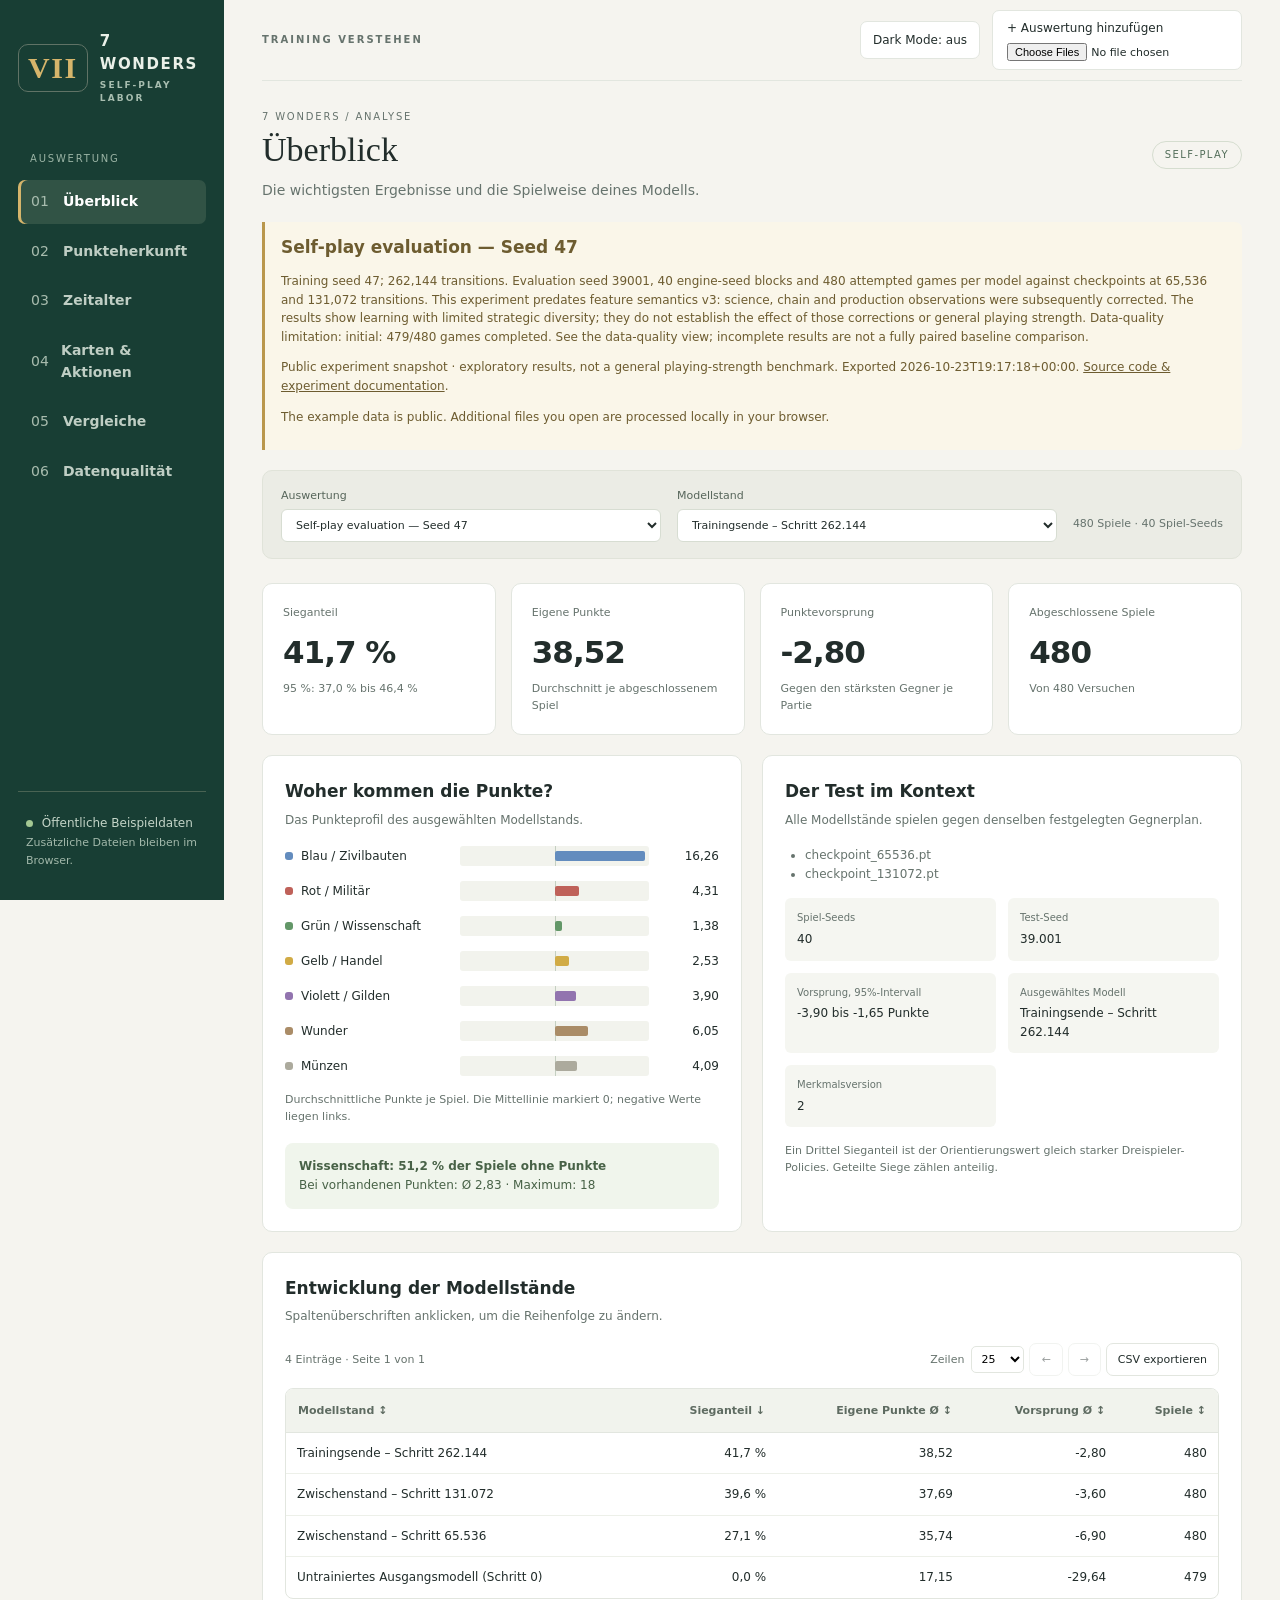
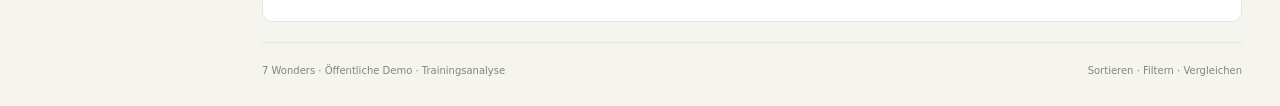
==== demo/index.html @ dd9c3fc2 "Improve self-play diagnostics and publish evaluation dashboard Correct science, chain, discount and " ====
<!doctype html>
<html lang="de">
<head>
<meta charset="utf-8">
<meta name="viewport" content="width=device-width,initial-scale=1">
<meta http-equiv="Content-Security-Policy" content="default-src 'none'; script-src 'unsafe-inline'; style-src 'unsafe-inline'; img-src data:; connect-src 'none'; base-uri 'none'; object-src 'none'">
<title>7 Wonders · Self-Play-Auswertung</title>
<script>/* Runs in the head so the selected appearance is applied before first paint. */
(() => {
  'use strict';
  const key = 'sevenwonders-dashboard-theme';
  let preference = null;
  try {
    const saved = localStorage.getItem(key);
    if (saved === 'light' || saved === 'dark') preference = saved;
  } catch (_) { /* Local-file storage can be unavailable; keep the toggle usable. */ }
  const media = typeof matchMedia === 'function' ? matchMedia('(prefers-color-scheme: dark)') : null;
  let theme = preference || (media?.matches ? 'dark' : 'light');
  let toggle = null;
  function apply() {
    document.documentElement.setAttribute('data-theme', theme);
    if (toggle) {
      toggle.textContent = theme === 'dark' ? 'Dark Mode: an' : 'Dark Mode: aus';
      toggle.setAttribute('aria-pressed', String(theme === 'dark'));
      toggle.title = theme === 'dark' ? 'Zu heller Darstellung wechseln' : 'Zu dunkler Darstellung wechseln';
    }
  }
  media?.addEventListener?.('change', event => {
    if (!preference) { theme = event.matches ? 'dark' : 'light'; apply(); }
  });
  globalThis.SevenWondersTheme = {
    attach(button) {
      if (!button) return;
      toggle = button;
      toggle.addEventListener('click', () => {
        theme = theme === 'dark' ? 'light' : 'dark';
        preference = theme;
        try { localStorage.setItem(key, theme); } catch (_) { /* Use session preference. */ }
        apply();
      });
      apply();
    }
  };
  apply();
})();
</script>
<style>:root{color-scheme:light;--paper:#f5f4ef;--panel:#fff;--ink:#222d2b;--muted:#66736d;--line:#e2e6df;--forest:#183e34;--gold:#d6b56b;--blue:#638cbe;--military:#bf6159;--science:#639768;--yellow:#d1ab45;--guild:#9274af;--wonder:#aa8c67;--treasury:#acaa9d}
*{box-sizing:border-box}body{margin:0;background:var(--paper);color:var(--ink);font-family:system-ui,-apple-system,"Segoe UI",sans-serif;font-size:14px;line-height:1.55}button,input,select{font:inherit}button,select{cursor:pointer}button:focus-visible,a:focus-visible,input:focus-visible,select:focus-visible{outline:3px solid #bb9655;outline-offset:3px}a{color:inherit}button{border:1px solid var(--line);border-radius:7px;background:white;padding:7px 11px;color:var(--ink)}button:hover{background:#edf2ec}button:disabled{opacity:.45;cursor:default}.sidebar{width:224px;position:fixed;inset:0 auto 0 0;background:var(--forest);color:#eaf0e8;padding:30px 18px;display:flex;flex-direction:column}.brand{display:flex;gap:12px;align-items:center;text-decoration:none;font-size:15px;letter-spacing:1.6px;font-weight:650}.brand-mark{font-family:Georgia,serif;color:var(--gold);font-size:30px;border:1px solid #607366;border-radius:10px;padding:0 9px}.brand small{display:block;font-size:9px;letter-spacing:2.1px;color:#a8beb0;margin-top:2px}.sidebar-label{font-size:10px;letter-spacing:1.8px;color:#9bb4a5;margin:45px 12px 13px}nav{display:grid;gap:6px}nav a{padding:11px 13px;border-radius:7px;text-decoration:none;color:#bfcec4;display:flex;gap:12px;align-items:center}nav a span{width:20px;color:#a8bcae}nav a:hover,nav a.active{color:#fff;background:#315345}nav a.active{box-shadow:inset 3px 0 var(--gold)}.sidebar-footer{margin-top:auto;font-size:12px;color:#c4d5c8;padding:22px 8px 0;border-top:1px solid #496353}.sidebar-footer small{font-size:11px;color:#a2b8aa}.status-dot{width:7px;height:7px;background:#a4c893;display:inline-block;border-radius:50%;margin-right:5px}main{margin-left:224px;padding:0 38px;max-width:1800px}.topbar{min-height:76px;display:flex;align-items:center;justify-content:space-between;border-bottom:1px solid var(--line);gap:15px}.eyebrow{font-size:10px;font-weight:650;letter-spacing:2px;color:var(--muted)}.import-button{padding:8px 14px;background:white;border:1px solid var(--line);border-radius:7px;cursor:pointer;font-size:12px}.import-button input{display:block;font-size:11px;max-width:220px;margin-top:5px}.page-header{display:flex;justify-content:space-between;align-items:center;padding:28px 0 20px;gap:15px}.kicker{font-size:10px;letter-spacing:1.8px;color:var(--muted);margin:0 0 6px}h1{font-family:Georgia,serif;font-size:34px;font-weight:500;line-height:1.2;margin:0}h2{font-size:17px;font-weight:600;margin:0 0 6px}h3{font-size:14px;margin:0 0 12px}.muted{color:var(--muted)}.page-header p.muted{margin:9px 0 0;max-width:700px}.pill{border:1px solid #d5ddcf;color:#526d59;border-radius:20px;padding:5px 12px;font-size:10px;letter-spacing:1.4px;white-space:nowrap}.selectors{display:flex;flex-wrap:wrap;align-items:end;gap:16px;margin-bottom:24px;padding:16px 18px;background:#ebece5;border:1px solid #e0e3d9;border-radius:10px}.selectors label{flex:1;min-width:200px;font-size:11px;color:#56655a;display:grid;gap:5px}.selectors select{background:#fff;border:1px solid #d7ddd2;padding:8px 10px;border-radius:6px;width:100%;color:var(--ink);min-width:0}.dataset-meta{font-size:11px;color:var(--muted);padding-bottom:10px}.stats{display:grid;grid-template-columns:repeat(4,minmax(0,1fr));gap:15px;margin-bottom:20px}.stat{background:var(--panel);border:1px solid var(--line);border-radius:10px;padding:20px}.stat-label{font-size:11px;color:var(--muted)}.stat-value{font-size:31px;letter-spacing:-1px;margin:7px 0 4px;font-weight:550;font-variant-numeric:tabular-nums}.stat small{color:var(--muted);display:block;font-size:11px}.grid-two{display:grid;grid-template-columns:1fr 1fr;gap:20px}.panel{background:var(--panel);border:1px solid var(--line);border-radius:10px;padding:22px;margin-bottom:20px;min-width:0}.panel>p.muted{font-size:12px;margin:0 0 17px}.notice{border-left:3px solid #b9974c;background:#faf6e9;padding:12px 16px;margin-bottom:20px;color:#6d5c30;font-size:12px;border-radius:0 7px 7px 0}.notice.good{border-color:#60936d;background:#edf4eb;color:#3e6549}.notice strong{display:block;margin-bottom:3px}.filters{display:flex;flex-wrap:wrap;gap:10px;align-items:end;margin:16px 0}.filters label{font-size:11px;color:var(--muted);display:grid;gap:4px}.filters input,.filters select{border:1px solid var(--line);border-radius:6px;padding:8px 10px;background:white;color:var(--ink)}.filters input{min-width:200px}.table-wrap{overflow-x:auto;max-height:620px;border:1px solid var(--line);border-radius:8px}table{width:100%;border-collapse:collapse;white-space:nowrap;font-variant-numeric:tabular-nums;font-size:12px}th{position:sticky;top:0;background:#f1f3ed;z-index:1;text-align:left;font-weight:550;color:#5e6b61;border-bottom:1px solid var(--line)}th button{border:0;border-radius:0;background:transparent;color:inherit;font-size:11px;width:100%;text-align:inherit;padding:12px 11px}td{padding:11px;border-bottom:1px solid #edf0e9}tbody tr:last-child td{border-bottom:0}tbody tr:hover{background:#f7f9f3}.numeric{text-align:right}.table-toolbar{display:flex;flex-wrap:wrap;justify-content:space-between;align-items:center;gap:12px;color:var(--muted);font-size:11px;margin:12px 0}.table-toolbar select{margin-left:7px;border:1px solid var(--line);padding:5px;border-radius:5px;background:white}.table-toolbar button{font-size:11px;margin-left:5px}.empty{padding:25px;color:var(--muted);text-align:center}.swatch{display:inline-block;width:8px;height:8px;border-radius:3px;margin-right:8px}.bar-row{display:grid;grid-template-columns:165px 1fr 60px;align-items:center;gap:10px;margin:15px 0;font-size:12px}.bar-value{text-align:right;font-variant-numeric:tabular-nums}.bar-track{position:relative;height:20px;background:#f2f3ed;border-radius:3px;overflow:hidden}.bar-track:before{content:"";position:absolute;left:50%;top:0;bottom:0;width:1px;background:#c4cfc1}.bar-fill{height:10px;position:absolute;top:5px;border-radius:2px}.science-box{padding:14px;background:#f0f5ec;border-radius:8px;margin-top:18px;font-size:12px;color:#486247}.science-box strong{display:block}.definition{font-size:11px;color:var(--muted);margin:14px 0 0}.age-grid{display:grid;grid-template-columns:repeat(3,1fr);gap:12px;margin:18px 0}.age-card{border:1px solid var(--line);border-radius:8px;padding:15px}.age-card>strong{font-size:11px;color:var(--muted);font-weight:500}.age-card>div{font-size:28px;margin:5px 0}.age-card small{font-size:11px;color:var(--muted)}.reference-list{margin:12px 0;padding-left:20px;font-size:12px;color:var(--muted);overflow-wrap:anywhere}.detail-list{display:grid;grid-template-columns:1fr 1fr;gap:12px;margin:15px 0}.detail-list>div{padding:12px;background:#f5f6f1;border-radius:6px;font-size:12px;overflow-wrap:anywhere}.detail-list small{display:block;color:var(--muted);font-size:10px;margin-bottom:4px}footer{padding:20px 0 28px;font-size:10px;color:#7c897e;border-top:1px solid var(--line);display:flex;justify-content:space-between;gap:15px}#error{background:#fff0e9;border:1px solid #dcac91;padding:13px;border-radius:7px;margin-bottom:15px;color:#794b33}.negative{color:#a2554c}.positive{color:#3f7650}.group-controls{display:flex;gap:10px;margin:10px 0 20px}.group-controls label{font-size:12px;color:var(--muted)}.group-controls select{margin-left:8px;border:1px solid var(--line);padding:8px;border-radius:6px;background:#fff}
@media(min-width:1600px){main{padding:0 52px}.stats{gap:20px}}
@media(max-width:1100px){.sidebar{width:190px;padding:25px 12px}main{margin-left:190px;padding:0 22px}.grid-two{grid-template-columns:1fr}.stats{grid-template-columns:repeat(2,1fr)}.bar-row{grid-template-columns:150px 1fr 55px}}
@media(max-width:700px){.sidebar{position:static;width:auto;padding:15px}.brand{font-size:12px}.brand-mark{font-size:22px}.sidebar-label,.sidebar-footer{display:none}nav{display:flex;overflow-x:auto;margin-top:14px;gap:5px}nav a{white-space:nowrap;font-size:11px;padding:8px}nav a span{display:none}main{margin-left:0;padding:0 15px}.topbar{min-height:65px}.eyebrow{display:none}.page-header{padding:22px 0 16px}h1{font-size:29px}.pill{display:none}.selectors{padding:12px;gap:10px}.selectors label{min-width:100%;width:100%}.dataset-meta{padding:0}.panel{padding:16px}.stats{gap:10px}.stat{padding:14px}.stat-value{font-size:25px}.age-grid{grid-template-columns:1fr}.detail-list{grid-template-columns:1fr}.bar-row{grid-template-columns:125px 1fr 45px;font-size:11px}footer span{display:none}}

/* Appearance switch: semantic colors above stay shared by both themes. */
.topbar-actions{display:flex;flex-wrap:wrap;align-items:center;justify-content:flex-end;gap:12px;padding:10px 0}
#theme-toggle{font-size:12px;padding:9px 12px;white-space:nowrap}
:root[data-theme="dark"]{color-scheme:dark;--paper:#111b18;--panel:#1b2822;--ink:#e8eee9;--muted:#acbcb0;--line:#3a4b40;--forest:#132e26}
:root[data-theme="dark"] button,
:root[data-theme="dark"] .import-button,
:root[data-theme="dark"] .selectors select,
:root[data-theme="dark"] .filters input,
:root[data-theme="dark"] .filters select,
:root[data-theme="dark"] .table-toolbar select,
:root[data-theme="dark"] .group-controls select{background:#23342b;color:var(--ink);border-color:var(--line)}
:root[data-theme="dark"] button:hover{background:#304636}
:root[data-theme="dark"] th button{background:transparent}
:root[data-theme="dark"] th button:hover{background:#304636}
:root[data-theme="dark"] .selectors{background:#1a2c23;border-color:var(--line)}
:root[data-theme="dark"] .selectors label{color:var(--muted)}
:root[data-theme="dark"] th{background:#26372e;color:#c2cec4}
:root[data-theme="dark"] td{border-bottom-color:#304237}
:root[data-theme="dark"] tbody tr:hover{background:#263b2f}
:root[data-theme="dark"] .detail-list>div{background:#25352c}
:root[data-theme="dark"] .bar-track{background:#2c3c32}
:root[data-theme="dark"] .bar-track:before{background:#7c9180}
:root[data-theme="dark"] .science-box{background:#263e2c;color:#c1dfbd}
:root[data-theme="dark"] .notice{background:#393321;color:#ead9ac}
:root[data-theme="dark"] .notice.good{background:#263e2c;color:#c1dfbd}
:root[data-theme="dark"] .pill{border-color:#52684e;color:#c4d9b8}
:root[data-theme="dark"] #error{background:#422c24;color:#f2c9ad;border-color:#96634a}
:root[data-theme="dark"] .negative{color:#eea29a}
:root[data-theme="dark"] .positive{color:#b6daa9}
:root[data-theme="dark"] footer{color:var(--muted)}
@media(max-width:700px){.topbar-actions{width:100%;gap:10px}}
</style>
</head>
<body>
<aside class="sidebar">
  <a href="#overview" class="brand"><span class="brand-mark">VII</span><span>7 WONDERS<small>SELF-PLAY LABOR</small></span></a>
  <div class="sidebar-label">AUSWERTUNG</div>
  <nav aria-label="Auswertungsbereiche" id="navigation"></nav>
  <div class="sidebar-footer"><span class="status-dot"></span> Öffentliche Beispieldaten<br><small>Zusätzliche Dateien bleiben im Browser.</small></div>
</aside>
<main>
  <header class="topbar">
    <span class="eyebrow">TRAINING VERSTEHEN</span>
    <div class="topbar-actions">
      <button id="theme-toggle" type="button" aria-pressed="false">Dark Mode</button>
      <label class="import-button">+ Auswertung hinzufügen<input id="import-file" type="file" accept=".json,application/json" multiple></label>
    </div>
  </header>
  <div class="page-header"><div><p class="kicker">7 WONDERS / ANALYSE</p><h1 id="page-title">Überblick</h1><p id="page-description" class="muted"></p></div><span class="pill">SELF-PLAY</span></div>
  <div id="error" role="alert" hidden></div>
  <section class="notice demo-context" aria-label="Public demo context"><h2>Self-play evaluation — Seed 47</h2><p>Training seed 47; 262,144 transitions. Evaluation seed 39001, 40 engine-seed blocks and 480 attempted games per model against checkpoints at 65,536 and 131,072 transitions. This experiment predates feature semantics v3: science, chain and production observations were subsequently corrected. The results show learning with limited strategic diversity; they do not establish the effect of those corrections or general playing strength. Data-quality limitation: initial: 479/480 games completed. See the data-quality view; incomplete results are not a fully paired baseline comparison.</p><p>Public experiment snapshot · exploratory results, not a general playing-strength benchmark. Exported 2026-10-23T19:17:18+00:00. <a href="https://github.com/martenkrohn/seven-wonders-rl">Source code &amp; experiment documentation</a>.</p><p>The example data is public. Additional files you open are processed locally in your browser.</p></section>
  <section class="selectors" aria-label="Datenauswahl">
    <label>Auswertung<select id="report-select"></select></label>
    <label>Modellstand<select id="model-select"></select></label>
    <span id="dataset-meta" class="dataset-meta"></span>
  </section>
  <div id="content"></div>
  <footer>7 Wonders · Öffentliche Demo · Trainingsanalyse <span>Sortieren · Filtern · Vergleichen</span></footer>
</main>
<noscript>Bitte JavaScript aktivieren, um Tabellen zu sortieren und die Auswertung anzuzeigen.</noscript>
<script id="evaluation-data" type="application/json">[{"title": "Self-play evaluation — Seed 47", "labels": {"initial": "Untrainiertes Ausgangsmodell (Schritt 0)", "comparison_1": "Zwischenstand – Schritt 65.536", "comparison_2": "Zwischenstand – Schritt 131.072", "candidate": "Trainingsende – Schritt 262.144"}, "report": {"seed": 39001, "references": [{"checkpoint": "checkpoint_65536.pt", "sha256": "05faa67f3811e7b6278002cf33fa3da6c22d7db53e247cae17a3615de2d282a2"}, {"checkpoint": "checkpoint_131072.pt", "sha256": "11484bd0598ac02467e31afe2c491d8d38887f3dee79e921d3684886d6e1f5d2"}], "manifest_available": true, "model_descriptors": {"initial": {"checkpoint": "checkpoint_0.pt", "sha256": "f190e4b14cf3f4eeb7ec3cce6c2bd5259a2fb79afae210e63ece5ab05e2c2dbd"}, "comparison_1": {"checkpoint": "checkpoint_65536.pt", "sha256": "05faa67f3811e7b6278002cf33fa3da6c22d7db53e247cae17a3615de2d282a2"}, "comparison_2": {"checkpoint": "checkpoint_131072.pt", "sha256": "11484bd0598ac02467e31afe2c491d8d38887f3dee79e921d3684886d6e1f5d2"}, "candidate": {"checkpoint": "latest.pt", "sha256": "449039437ed28136516fc2680354e6f980cf9480e10dce579282363425f47009", "timestep": 262144}}, "models": {"initial": {"attempted": 480, "completed": 479, "truncated": 0, "failed": 1, "completion_rate": 0.9979166666666667, "win_rate": 0.0, "win_share": 0.0, "vp_tie_rate": 0.0, "vp_diff_mean": -29.636743215031316, "agent_vp_mean": 17.154488517745303, "vp_diff_std": 7.338916389868826, "total_games": 479, "valid_for_selection": false, "failure_reasons": {"action_rejected": 1}, "categories": {"blue": {"n": 479, "mean": 3.152400835073069, "median": 2.0, "std": 3.431973795297222, "p10": 0.0, "p90": 8.0, "min": 0.0, "max": 17.0, "zero_fraction": 0.3862212943632568, "positive_fraction": 0.6137787056367432, "positive_mean": 5.136054421768708}, "military": {"n": 479, "mean": -5.252609603340292, "median": -6.0, "std": 1.7353227263251865, "p10": -6.0, "p90": -4.0, "min": -6.0, "max": 6.0, "zero_fraction": 0.025052192066805846, "positive_fraction": 0.020876826722338204, "positive_mean": 3.0}, "science": {"n": 479, "mean": 2.0417536534446765, "median": 1.0, "std": 3.156054236594139, "p10": 0.0, "p90": 5.0, "min": 0.0, "max": 18.0, "zero_fraction": 0.35908141962421714, "positive_fraction": 0.6409185803757829, "positive_mean": 3.185667752442997}, "yellow": {"n": 479, "mean": 0.3298538622129436, "median": 0.0, "std": 0.9045040276610274, "p10": 0.0, "p90": 2.0, "min": 0.0, "max": 10.0, "zero_fraction": 0.8329853862212944, "positive_fraction": 0.16701461377870563, "positive_mean": 1.975}, "guild": {"n": 479, "mean": 1.5594989561586639, "median": 0.0, "std": 3.069839230538939, "p10": 0.0, "p90": 7.0, "min": 0.0, "max": 16.0, "zero_fraction": 0.732776617954071, "positive_fraction": 0.267223382045929, "positive_mean": 5.8359375}, "wonder": {"n": 479, "mean": 5.939457202505219, "median": 5.0, "std": 4.188971567716978, "p10": 2.0, "p90": 10.0, "min": 0.0, "max": 20.0, "zero_fraction": 0.09394572025052192, "positive_fraction": 0.906054279749478, "positive_mean": 6.555299539170507}, "treasury": {"n": 479, "mean": 9.384133611691023, "median": 10.0, "std": 3.797405832304049, "p10": 4.0, "p90": 14.0, "min": 1.0, "max": 21.0, "zero_fraction": 0.0, "positive_fraction": 1.0, "positive_mean": 9.384133611691023}, "total": {"n": 479, "mean": 17.154488517745303, "median": 17.0, "std": 5.3481247273745405, "p10": 11.0, "p90": 24.0, "min": 4.0, "max": 35.0, "zero_fraction": 0.0, "positive_fraction": 1.0, "positive_mean": 17.154488517745303}, "commercial_combined": null}, "seed_blocks": 40, "win_share_ci95": [0.0, 0.0], "vp_diff_ci95": [-30.60637784090909, -28.666098484848487], "coverage": {"completed": 479, "final_states": 479, "complete_age_sequences": 479, "action_traces": 479, "invalid_age_sequences": 0, "score_sum_mismatches": 0, "unknown_built_cards": 0}, "groups": {"opponents": {"checkpoint_131072 / checkpoint_131072": {"games": 120, "win_share": 0.0, "vp_diff_mean": -29.425, "categories": {"blue": {"n": 120, "mean": 3.475, "median": 2.0, "std": 3.5682920751156755, "p10": 0.0, "p90": 9.0, "min": 0.0, "max": 13.0, "zero_fraction": 0.36666666666666664, "positive_fraction": 0.6333333333333333, "positive_mean": 5.4868421052631575}, "military": {"n": 120, "mean": -5.3, "median": -6.0, "std": 1.7492855684535906, "p10": -6.0, "p90": -4.0, "min": -6.0, "max": 6.0, "zero_fraction": 0.025, "positive_fraction": 0.025, "positive_mean": 2.6666666666666665}, "science": {"n": 120, "mean": 2.058333333333333, "median": 1.0, "std": 3.3423939358223804, "p10": 0.0, "p90": 5.0, "min": 0.0, "max": 17.0, "zero_fraction": 0.375, "positive_fraction": 0.625, "positive_mean": 3.2933333333333334}, "yellow": {"n": 120, "mean": 0.18333333333333332, "median": 0.0, "std": 0.5771096564393595, "p10": 0.0, "p90": 1.0, "min": 0.0, "max": 3.0, "zero_fraction": 0.8916666666666667, "positive_fraction": 0.10833333333333334, "positive_mean": 1.6923076923076923}, "guild": {"n": 120, "mean": 1.1333333333333333, "median": 0.0, "std": 2.5882211823738883, "p10": 0.0, "p90": 5.1000000000000085, "min": 0.0, "max": 14.0, "zero_fraction": 0.8, "positive_fraction": 0.2, "positive_mean": 5.666666666666667}, "wonder": {"n": 120, "mean": 5.383333333333334, "median": 3.0, "std": 4.076729353565456, "p10": 0.0, "p90": 10.0, "min": 0.0, "max": 20.0, "zero_fraction": 0.10833333333333334, "positive_fraction": 0.8916666666666667, "positive_mean": 6.037383177570093}, "treasury": {"n": 120, "mean": 10.208333333333334, "median": 11.0, "std": 3.934666087766816, "p10": 5.0, "p90": 15.0, "min": 1.0, "max": 18.0, "zero_fraction": 0.0, "positive_fraction": 1.0, "positive_mean": 10.208333333333334}, "total": {"n": 120, "mean": 17.141666666666666, "median": 16.5, "std": 4.892674512870122, "p10": 11.0, "p90": 23.0, "min": 7.0, "max": 35.0, "zero_fraction": 0.0, "positive_fraction": 1.0, "positive_mean": 17.141666666666666}, "commercial_combined": null}}, "checkpoint_131072 / checkpoint_65536": {"games": 119, "win_share": 0.0, "vp_diff_mean": -29.798319327731093, "categories": {"blue": {"n": 119, "mean": 3.2436974789915967, "median": 3.0, "std": 3.325396006125687, "p10": 0.0, "p90": 8.0, "min": 0.0, "max": 13.0, "zero_fraction": 0.3697478991596639, "positive_fraction": 0.6302521008403361, "positive_mean": 5.1466666666666665}, "military": {"n": 119, "mean": -5.38655462184874, "median": -6.0, "std": 1.5562789260784675, "p10": -6.0, "p90": -4.0, "min": -6.0, "max": 3.0, "zero_fraction": 0.03361344537815126, "positive_fraction": 0.01680672268907563, "positive_mean": 2.0}, "science": {"n": 119, "mean": 1.8319327731092436, "median": 1.0, "std": 2.763262375067511, "p10": 0.0, "p90": 4.0, "min": 0.0, "max": 17.0, "zero_fraction": 0.3697478991596639, "positive_fraction": 0.6302521008403361, "positive_mean": 2.9066666666666667}, "yellow": {"n": 119, "mean": 0.35294117647058826, "median": 0.0, "std": 1.1271160140574856, "p10": 0.0, "p90": 1.2000000000000028, "min": 0.0, "max": 10.0, "zero_fraction": 0.8403361344537815, "positive_fraction": 0.15966386554621848, "positive_mean": 2.210526315789474}, "guild": {"n": 119, "mean": 1.6470588235294117, "median": 0.0, "std": 3.0831290318103606, "p10": 0.0, "p90": 6.200000000000003, "min": 0.0, "max": 16.0, "zero_fraction": 0.6890756302521008, "positive_fraction": 0.31092436974789917, "positive_mean": 5.297297297297297}, "wonder": {"n": 119, "mean": 6.218487394957983, "median": 5.0, "std": 4.28434646157174, "p10": 3.0, "p90": 10.0, "min": 0.0, "max": 20.0, "zero_fraction": 0.06722689075630252, "positive_fraction": 0.9327731092436975, "positive_mean": 6.666666666666667}, "treasury": {"n": 119, "mean": 9.168067226890756, "median": 9.0, "std": 4.036221145866229, "p10": 4.0, "p90": 14.0, "min": 1.0, "max": 21.0, "zero_fraction": 0.0, "positive_fraction": 1.0, "positive_mean": 9.168067226890756}, "total": {"n": 119, "mean": 17.07563025210084, "median": 17.0, "std": 5.071190110871157, "p10": 11.0, "p90": 24.0, "min": 4.0, "max": 34.0, "zero_fraction": 0.0, "positive_fraction": 1.0, "positive_mean": 17.07563025210084}, "commercial_combined": null}}, "checkpoint_65536 / checkpoint_131072": {"games": 120, "win_share": 0.0, "vp_diff_mean": -29.833333333333332, "categories": {"blue": {"n": 120, "mean": 3.05, "median": 2.0, "std": 3.637421247715658, "p10": 0.0, "p90": 7.0, "min": 0.0, "max": 17.0, "zero_fraction": 0.4083333333333333, "positive_fraction": 0.5916666666666667, "positive_mean": 5.154929577464789}, "military": {"n": 120, "mean": -5.075, "median": -6.0, "std": 1.9285681216902864, "p10": -6.0, "p90": -2.8999999999999915, "min": -6.0, "max": 4.0, "zero_fraction": 0.03333333333333333, "positive_fraction": 0.025, "positive_mean": 3.3333333333333335}, "science": {"n": 120, "mean": 2.0416666666666665, "median": 1.0, "std": 3.0913746492818084, "p10": 0.0, "p90": 4.1000000000000085, "min": 0.0, "max": 13.0, "zero_fraction": 0.36666666666666664, "positive_fraction": 0.6333333333333333, "positive_mean": 3.223684210526316}, "yellow": {"n": 120, "mean": 0.325, "median": 0.0, "std": 0.8079036658744242, "p10": 0.0, "p90": 2.0, "min": 0.0, "max": 4.0, "zero_fraction": 0.8333333333333334, "positive_fraction": 0.16666666666666666, "positive_mean": 1.95}, "guild": {"n": 120, "mean": 1.3833333333333333, "median": 0.0, "std": 2.921709925521165, "p10": 0.0, "p90": 7.0, "min": 0.0, "max": 14.0, "zero_fraction": 0.775, "positive_fraction": 0.225, "positive_mean": 6.148148148148148}, "wonder": {"n": 120, "mean": 5.85, "median": 4.0, "std": 4.290784699018739, "p10": 0.0, "p90": 13.0, "min": 0.0, "max": 15.0, "zero_fraction": 0.11666666666666667, "positive_fraction": 0.8833333333333333, "positive_mean": 6.622641509433962}, "treasury": {"n": 120, "mean": 9.383333333333333, "median": 10.0, "std": 3.4185360739487436, "p10": 5.0, "p90": 14.0, "min": 1.0, "max": 18.0, "zero_fraction": 0.0, "positive_fraction": 1.0, "positive_mean": 9.383333333333333}, "total": {"n": 120, "mean": 16.958333333333332, "median": 16.5, "std": 5.5217687886723, "p10": 11.0, "p90": 24.0, "min": 6.0, "max": 33.0, "zero_fraction": 0.0, "positive_fraction": 1.0, "positive_mean": 16.958333333333332}, "commercial_combined": null}}, "checkpoint_65536 / checkpoint_65536": {"games": 120, "win_share": 0.0, "vp_diff_mean": -29.491666666666667, "categories": {"blue": {"n": 120, "mean": 2.841666666666667, "median": 2.0, "std": 3.141114009745941, "p10": 0.0, "p90": 8.0, "min": 0.0, "max": 13.0, "zero_fraction": 0.4, "positive_fraction": 0.6, "positive_mean": 4.736111111111111}, "military": {"n": 120, "mean": -5.25, "median": -6.0, "std": 1.6695807857064, "p10": -6.0, "p90": -4.0, "min": -6.0, "max": 6.0, "zero_fraction": 0.008333333333333333, "positive_fraction": 0.016666666666666666, "positive_mean": 4.0}, "science": {"n": 120, "mean": 2.2333333333333334, "median": 1.0, "std": 3.3732608687868906, "p10": 0.0, "p90": 5.0, "min": 0.0, "max": 18.0, "zero_fraction": 0.325, "positive_fraction": 0.675, "positive_mean": 3.308641975308642}, "yellow": {"n": 120, "mean": 0.4583333333333333, "median": 0.0, "std": 0.9907558842733271, "p10": 0.0, "p90": 2.0, "min": 0.0, "max": 6.0, "zero_fraction": 0.7666666666666667, "positive_fraction": 0.23333333333333334, "positive_mean": 1.9642857142857142}, "guild": {"n": 120, "mean": 2.075, "median": 0.0, "std": 3.531200220888077, "p10": 0.0, "p90": 7.1000000000000085, "min": 0.0, "max": 15.0, "zero_fraction": 0.6666666666666666, "positive_fraction": 0.3333333333333333, "positive_mean": 6.225}, "wonder": {"n": 120, "mean": 6.308333333333334, "median": 5.0, "std": 4.034839594773943, "p10": 3.0, "p90": 10.0, "min": 0.0, "max": 15.0, "zero_fraction": 0.08333333333333333, "positive_fraction": 0.9166666666666666, "positive_mean": 6.881818181818182}, "treasury": {"n": 120, "mean": 8.775, "median": 9.0, "std": 3.625057470808796, "p10": 4.0, "p90": 13.0, "min": 1.0, "max": 21.0, "zero_fraction": 0.0, "positive_fraction": 1.0, "positive_mean": 8.775}, "total": {"n": 120, "mean": 17.441666666666666, "median": 18.0, "std": 5.8406561180135315, "p10": 10.0, "p90": 24.0, "min": 4.0, "max": 35.0, "zero_fraction": 0.0, "positive_fraction": 1.0, "positive_mean": 17.441666666666666}, "commercial_combined": null}}}, "seat": {"0": {"games": 160, "win_share": 0.0, "vp_diff_mean": -28.30625, "categories": {"blue": {"n": 160, "mean": 3.3125, "median": 2.0, "std": 3.4117215229265123, "p10": 0.0, "p90": 8.0, "min": 0.0, "max": 13.0, "zero_fraction": 0.35, "positive_fraction": 0.65, "positive_mean": 5.096153846153846}, "military": {"n": 160, "mean": -5.4375, "median": -6.0, "std": 1.3860352628991803, "p10": -6.0, "p90": -5.0, "min": -6.0, "max": 6.0, "zero_fraction": 0.0125, "positive_fraction": 0.00625, "positive_mean": 6.0}, "science": {"n": 160, "mean": 1.48125, "median": 0.0, "std": 3.0310309199181726, "p10": 0.0, "p90": 4.0, "min": 0.0, "max": 17.0, "zero_fraction": 0.54375, "positive_fraction": 0.45625, "positive_mean": 3.2465753424657535}, "yellow": {"n": 160, "mean": 0.24375, "median": 0.0, "std": 0.639793667911773, "p10": 0.0, "p90": 1.0, "min": 0.0, "max": 3.0, "zero_fraction": 0.85625, "positive_fraction": 0.14375, "positive_mean": 1.6956521739130435}, "guild": {"n": 160, "mean": 1.94375, "median": 0.0, "std": 3.041888547843264, "p10": 0.0, "p90": 7.0, "min": 0.0, "max": 10.0, "zero_fraction": 0.6625, "positive_fraction": 0.3375, "positive_mean": 5.7592592592592595}, "wonder": {"n": 160, "mean": 6.38125, "median": 5.0, "std": 4.174134453692166, "p10": 2.9000000000000004, "p90": 13.0, "min": 0.0, "max": 20.0, "zero_fraction": 0.06875, "positive_fraction": 0.93125, "positive_mean": 6.852348993288591}, "treasury": {"n": 160, "mean": 9.79375, "median": 10.0, "std": 3.9514188511849766, "p10": 5.0, "p90": 15.0, "min": 1.0, "max": 19.0, "zero_fraction": 0.0, "positive_fraction": 1.0, "positive_mean": 9.79375}, "total": {"n": 160, "mean": 17.71875, "median": 18.0, "std": 5.247823209436461, "p10": 11.0, "p90": 24.0, "min": 5.0, "max": 33.0, "zero_fraction": 0.0, "positive_fraction": 1.0, "positive_mean": 17.71875}, "commercial_combined": null}}, "1": {"games": 160, "win_share": 0.0, "vp_diff_mean": -29.51875, "categories": {"blue": {"n": 160, "mean": 2.69375, "median": 2.0, "std": 3.2190776532261536, "p10": 0.0, "p90": 8.0, "min": 0.0, "max": 16.0, "zero_fraction": 0.4375, "positive_fraction": 0.5625, "positive_mean": 4.788888888888889}, "military": {"n": 160, "mean": -5.3375, "median": -6.0, "std": 1.7098519672766999, "p10": -6.0, "p90": -4.0, "min": -6.0, "max": 6.0, "zero_fraction": 0.03125, "positive_fraction": 0.01875, "positive_mean": 3.3333333333333335}, "science": {"n": 160, "mean": 2.41875, "median": 1.0, "std": 3.4883231555433625, "p10": 0.0, "p90": 5.399999999999977, "min": 0.0, "max": 17.0, "zero_fraction": 0.3, "positive_fraction": 0.7, "positive_mean": 3.455357142857143}, "yellow": {"n": 160, "mean": 0.35625, "median": 0.0, "std": 0.8756916908935473, "p10": 0.0, "p90": 2.0, "min": 0.0, "max": 6.0, "zero_fraction": 0.8125, "positive_fraction": 0.1875, "positive_mean": 1.9}, "guild": {"n": 160, "mean": 1.53125, "median": 0.0, "std": 3.416727006581006, "p10": 0.0, "p90": 7.0, "min": 0.0, "max": 16.0, "zero_fraction": 0.7375, "positive_fraction": 0.2625, "positive_mean": 5.833333333333333}, "wonder": {"n": 160, "mean": 6.05, "median": 5.0, "std": 3.947784188630376, "p10": 3.0, "p90": 10.0, "min": 0.0, "max": 15.0, "zero_fraction": 0.06875, "positive_fraction": 0.93125, "positive_mean": 6.496644295302014}, "treasury": {"n": 160, "mean": 9.65625, "median": 10.0, "std": 3.741735685146667, "p10": 5.0, "p90": 14.0, "min": 1.0, "max": 21.0, "zero_fraction": 0.0, "positive_fraction": 1.0, "positive_mean": 9.65625}, "total": {"n": 160, "mean": 17.36875, "median": 17.0, "std": 5.676290464511132, "p10": 11.0, "p90": 25.0, "min": 8.0, "max": 35.0, "zero_fraction": 0.0, "positive_fraction": 1.0, "positive_mean": 17.36875}, "commercial_combined": null}}, "2": {"games": 159, "win_share": 0.0, "vp_diff_mean": -31.09433962264151, "categories": {"blue": {"n": 159, "mean": 3.452830188679245, "median": 3.0, "std": 3.6076405871960473, "p10": 0.0, "p90": 9.200000000000017, "min": 0.0, "max": 17.0, "zero_fraction": 0.3710691823899371, "positive_fraction": 0.6289308176100629, "positive_mean": 5.49}, "military": {"n": 159, "mean": -4.981132075471698, "median": -6.0, "std": 2.020248748969617, "p10": -6.0, "p90": -2.799999999999983, "min": -6.0, "max": 4.0, "zero_fraction": 0.031446540880503145, "positive_fraction": 0.03773584905660377, "positive_mean": 2.3333333333333335}, "science": {"n": 159, "mean": 2.2264150943396226, "median": 1.0, "std": 2.8327032854092558, "p10": 0.0, "p90": 4.0, "min": 0.0, "max": 18.0, "zero_fraction": 0.23270440251572327, "positive_fraction": 0.7672955974842768, "positive_mean": 2.901639344262295}, "yellow": {"n": 159, "mean": 0.389937106918239, "median": 0.0, "std": 1.1266466617564603, "p10": 0.0, "p90": 2.0, "min": 0.0, "max": 10.0, "zero_fraction": 0.8301886792452831, "positive_fraction": 0.16981132075471697, "positive_mean": 2.2962962962962963}, "guild": {"n": 159, "mean": 1.20125786163522, "median": 0.0, "std": 2.6559056639443224, "p10": 0.0, "p90": 6.0, "min": 0.0, "max": 15.0, "zero_fraction": 0.7987421383647799, "positive_fraction": 0.20125786163522014, "positive_mean": 5.96875}, "wonder": {"n": 159, "mean": 5.383647798742138, "median": 3.0, "std": 4.373733408230175, "p10": 0.0, "p90": 10.0, "min": 0.0, "max": 20.0, "zero_fraction": 0.14465408805031446, "positive_fraction": 0.8553459119496856, "positive_mean": 6.294117647058823}, "treasury": {"n": 159, "mean": 8.69811320754717, "median": 9.0, "std": 3.595515580423876, "p10": 4.0, "p90": 13.0, "min": 1.0, "max": 18.0, "zero_fraction": 0.0, "positive_fraction": 1.0, "positive_mean": 8.69811320754717}, "total": {"n": 159, "mean": 16.371069182389938, "median": 16.0, "std": 5.005096093699249, "p10": 10.8, "p90": 23.0, "min": 4.0, "max": 31.0, "zero_fraction": 0.0, "positive_fraction": 1.0, "positive_mean": 16.371069182389938}, "commercial_combined": null}}}, "wonder": {"Alexandria A (ID 5)": {"games": 32, "win_share": 0.0, "vp_diff_mean": -28.9375, "categories": {"blue": {"n": 32, "mean": 2.375, "median": 1.0, "std": 3.5772720053135463, "p10": 0.0, "p90": 6.0, "min": 0.0, "max": 12.0, "zero_fraction": 0.5, "positive_fraction": 0.5, "positive_mean": 4.75}, "military": {"n": 32, "mean": -5.71875, "median": -6.0, "std": 1.0675431782836702, "p10": -6.0, "p90": -5.099999999999998, "min": -6.0, "max": 0.0, "zero_fraction": 0.03125, "positive_fraction": 0.0, "positive_mean": null}, "science": {"n": 32, "mean": 2.78125, "median": 1.5, "std": 3.038650759383184, "p10": 0.0, "p90": 8.600000000000009, "min": 0.0, "max": 10.0, "zero_fraction": 0.21875, "positive_fraction": 0.78125, "positive_mean": 3.56}, "yellow": {"n": 32, "mean": 0.3125, "median": 0.0, "std": 0.582961190818051, "p10": 0.0, "p90": 1.0, "min": 0.0, "max": 2.0, "zero_fraction": 0.75, "positive_fraction": 0.25, "positive_mean": 1.25}, "guild": {"n": 32, "mean": 0.59375, "median": 0.0, "std": 1.6744285405773518, "p10": 0.0, "p90": 1.8000000000000043, "min": 0.0, "max": 6.0, "zero_fraction": 0.875, "positive_fraction": 0.125, "positive_mean": 4.75}, "wonder": {"n": 32, "mean": 4.96875, "median": 3.0, "std": 4.058050447875186, "p10": 0.0, "p90": 10.0, "min": 0.0, "max": 10.0, "zero_fraction": 0.21875, "positive_fraction": 0.78125, "positive_mean": 6.36}, "treasury": {"n": 32, "mean": 10.28125, "median": 10.0, "std": 2.3879171755946644, "p10": 8.0, "p90": 13.900000000000002, "min": 6.0, "max": 16.0, "zero_fraction": 0.0, "positive_fraction": 1.0, "positive_mean": 10.28125}, "total": {"n": 32, "mean": 15.59375, "median": 14.5, "std": 4.859651318510413, "p10": 10.1, "p90": 23.800000000000004, "min": 8.0, "max": 26.0, "zero_fraction": 0.0, "positive_fraction": 1.0, "positive_mean": 15.59375}, "commercial_combined": null}}, "Alexandria B (ID 12)": {"games": 20, "win_share": 0.0, "vp_diff_mean": -30.4, "categories": {"blue": {"n": 20, "mean": 5.6, "median": 4.5, "std": 4.431703961232068, "p10": 0.0, "p90": 12.0, "min": 0.0, "max": 15.0, "zero_fraction": 0.2, "positive_fraction": 0.8, "positive_mean": 7.0}, "military": {"n": 20, "mean": -5.5, "median": -6.0, "std": 1.02469507659596, "p10": -6.0, "p90": -4.0, "min": -6.0, "max": -2.0, "zero_fraction": 0.0, "positive_fraction": 0.0, "positive_mean": null}, "science": {"n": 20, "mean": 3.7, "median": 2.0, "std": 3.8353617821530217, "p10": 1.0, "p90": 10.300000000000004, "min": 0.0, "max": 13.0, "zero_fraction": 0.05, "positive_fraction": 0.95, "positive_mean": 3.8947368421052633}, "yellow": {"n": 20, "mean": 0.25, "median": 0.0, "std": 0.7664854858377946, "p10": 0.0, "p90": 0.20000000000000284, "min": 0.0, "max": 3.0, "zero_fraction": 0.9, "positive_fraction": 0.1, "positive_mean": 2.5}, "guild": {"n": 20, "mean": 1.05, "median": 0.0, "std": 2.5194245374688244, "p10": 0.0, "p90": 6.100000000000001, "min": 0.0, "max": 8.0, "zero_fraction": 0.85, "positive_fraction": 0.15, "positive_mean": 7.0}, "wonder": {"n": 20, "mean": 5.25, "median": 7.0, "std": 3.031088913245535, "p10": 0.0, "p90": 7.0, "min": 0.0, "max": 7.0, "zero_fraction": 0.25, "positive_fraction": 0.75, "positive_mean": 7.0}, "treasury": {"n": 20, "mean": 6.35, "median": 6.5, "std": 3.553519382246282, "p10": 1.0, "p90": 10.100000000000001, "min": 1.0, "max": 14.0, "zero_fraction": 0.0, "positive_fraction": 1.0, "positive_mean": 6.35}, "total": {"n": 20, "mean": 16.7, "median": 18.0, "std": 5.613376880274475, "p10": 9.700000000000001, "p90": 23.0, "min": 5.0, "max": 28.0, "zero_fraction": 0.0, "positive_fraction": 1.0, "positive_mean": 16.7}, "commercial_combined": null}}, "Babylon A (ID 1)": {"games": 36, "win_share": 0.0, "vp_diff_mean": -30.75, "categories": {"blue": {"n": 36, "mean": 3.361111111111111, "median": 3.0, "std": 3.4005945377060973, "p10": 0.0, "p90": 9.0, "min": 0.0, "max": 10.0, "zero_fraction": 0.4166666666666667, "positive_fraction": 0.5833333333333334, "positive_mean": 5.761904761904762}, "military": {"n": 36, "mean": -4.972222222222222, "median": -6.0, "std": 2.217181783645264, "p10": -6.0, "p90": -4.0, "min": -6.0, "max": 6.0, "zero_fraction": 0.027777777777777776, "positive_fraction": 0.027777777777777776, "positive_mean": 6.0}, "science": {"n": 36, "mean": 2.138888888888889, "median": 1.0, "std": 2.657826783271728, "p10": 0.5, "p90": 4.0, "min": 0.0, "max": 10.0, "zero_fraction": 0.1111111111111111, "positive_fraction": 0.8888888888888888, "positive_mean": 2.40625}, "yellow": {"n": 36, "mean": 0.3055555555555556, "median": 0.0, "std": 0.699977953797453, "p10": 0.0, "p90": 1.0, "min": 0.0, "max": 3.0, "zero_fraction": 0.8055555555555556, "positive_fraction": 0.19444444444444445, "positive_mean": 1.5714285714285714}, "guild": {"n": 36, "mean": 1.1666666666666667, "median": 0.0, "std": 3.4999999999999996, "p10": 0.0, "p90": 3.5, "min": 0.0, "max": 14.0, "zero_fraction": 0.8888888888888888, "positive_fraction": 0.1111111111111111, "positive_mean": 10.5}, "wonder": {"n": 36, "mean": 5.722222222222222, "median": 3.0, "std": 3.412486150652492, "p10": 3.0, "p90": 10.0, "min": 3.0, "max": 10.0, "zero_fraction": 0.0, "positive_fraction": 1.0, "positive_mean": 5.722222222222222}, "treasury": {"n": 36, "mean": 8.63888888888889, "median": 9.0, "std": 4.007997406420886, "p10": 3.5, "p90": 14.0, "min": 2.0, "max": 17.0, "zero_fraction": 0.0, "positive_fraction": 1.0, "positive_mean": 8.63888888888889}, "total": {"n": 36, "mean": 16.36111111111111, "median": 16.0, "std": 4.661620949470604, "p10": 11.0, "p90": 23.0, "min": 7.0, "max": 26.0, "zero_fraction": 0.0, "positive_fraction": 1.0, "positive_mean": 16.36111111111111}, "commercial_combined": null}}, "Babylon B (ID 8)": {"games": 32, "win_share": 0.0, "vp_diff_mean": -30.71875, "categories": {"blue": {"n": 32, "mean": 2.65625, "median": 0.0, "std": 3.246241817471397, "p10": 0.0, "p90": 8.0, "min": 0.0, "max": 8.0, "zero_fraction": 0.5625, "positive_fraction": 0.4375, "positive_mean": 6.071428571428571}, "military": {"n": 32, "mean": -4.875, "median": -6.0, "std": 2.394655507583502, "p10": -6.0, "p90": -2.1999999999999957, "min": -6.0, "max": 4.0, "zero_fraction": 0.0, "positive_fraction": 0.0625, "positive_mean": 3.5}, "science": {"n": 32, "mean": 3.3125, "median": 1.5, "std": 4.551356253909377, "p10": 0.10000000000000009, "p90": 9.400000000000013, "min": 0.0, "max": 18.0, "zero_fraction": 0.125, "positive_fraction": 0.875, "positive_mean": 3.7857142857142856}, "yellow": {"n": 32, "mean": 0.1875, "median": 0.0, "std": 0.46351240544347894, "p10": 0.0, "p90": 1.0, "min": 0.0, "max": 2.0, "zero_fraction": 0.84375, "positive_fraction": 0.15625, "positive_mean": 1.2}, "guild": {"n": 32, "mean": 3.78125, "median": 0.0, "std": 5.176475484101127, "p10": 0.0, "p90": 13.700000000000006, "min": 0.0, "max": 16.0, "zero_fraction": 0.53125, "positive_fraction": 0.46875, "positive_mean": 8.066666666666666}, "wonder": {"n": 32, "mean": 1.875, "median": 3.0, "std": 1.4523687548277813, "p10": 0.0, "p90": 3.0, "min": 0.0, "max": 3.0, "zero_fraction": 0.375, "positive_fraction": 0.625, "positive_mean": 3.0}, "treasury": {"n": 32, "mean": 9.875, "median": 10.0, "std": 5.206666399914632, "p10": 4.0, "p90": 16.0, "min": 1.0, "max": 21.0, "zero_fraction": 0.0, "positive_fraction": 1.0, "positive_mean": 9.875}, "total": {"n": 32, "mean": 16.8125, "median": 15.5, "std": 5.216784809631312, "p10": 12.1, "p90": 24.900000000000002, "min": 6.0, "max": 26.0, "zero_fraction": 0.0, "positive_fraction": 1.0, "positive_mean": 16.8125}, "commercial_combined": null}}, "Ephesos A (ID 4)": {"games": 20, "win_share": 0.0, "vp_diff_mean": -29.65, "categories": {"blue": {"n": 20, "mean": 4.45, "median": 2.5, "std": 4.455053310567674, "p10": 0.0, "p90": 11.0, "min": 0.0, "max": 11.0, "zero_fraction": 0.4, "positive_fraction": 0.6, "positive_mean": 7.416666666666667}, "military": {"n": 20, "mean": -5.75, "median": -6.0, "std": 0.6224949798994366, "p10": -6.0, "p90": -4.899999999999999, "min": -6.0, "max": -4.0, "zero_fraction": 0.0, "positive_fraction": 0.0, "positive_mean": null}, "science": {"n": 20, "mean": 2.35, "median": 1.0, "std": 3.275286247032464, "p10": 0.0, "p90": 10.0, "min": 0.0, "max": 10.0, "zero_fraction": 0.2, "positive_fraction": 0.8, "positive_mean": 2.9375}, "yellow": {"n": 20, "mean": 0.4, "median": 0.0, "std": 0.8, "p10": 0.0, "p90": 2.0, "min": 0.0, "max": 2.0, "zero_fraction": 0.8, "positive_fraction": 0.2, "positive_mean": 2.0}, "guild": {"n": 20, "mean": 2.3, "median": 0.5, "std": 3.0675723300355937, "p10": 0.0, "p90": 7.100000000000001, "min": 0.0, "max": 8.0, "zero_fraction": 0.5, "positive_fraction": 0.5, "positive_mean": 4.6}, "wonder": {"n": 20, "mean": 4.4, "median": 3.0, "std": 2.8000000000000003, "p10": 3.0, "p90": 10.0, "min": 3.0, "max": 10.0, "zero_fraction": 0.0, "positive_fraction": 1.0, "positive_mean": 4.4}, "treasury": {"n": 20, "mean": 11.55, "median": 12.0, "std": 2.3124662159694354, "p10": 8.0, "p90": 14.0, "min": 6.0, "max": 15.0, "zero_fraction": 0.0, "positive_fraction": 1.0, "positive_mean": 11.55}, "total": {"n": 20, "mean": 19.7, "median": 20.0, "std": 5.640035460881431, "p10": 13.8, "p90": 26.60000000000001, "min": 12.0, "max": 33.0, "zero_fraction": 0.0, "positive_fraction": 1.0, "positive_mean": 19.7}, "commercial_combined": null}}, "Ephesos B (ID 11)": {"games": 36, "win_share": 0.0, "vp_diff_mean": -26.583333333333332, "categories": {"blue": {"n": 36, "mean": 3.0277777777777777, "median": 2.0, "std": 3.427714748204951, "p10": 0.0, "p90": 6.0, "min": 0.0, "max": 16.0, "zero_fraction": 0.3888888888888889, "positive_fraction": 0.6111111111111112, "positive_mean": 4.954545454545454}, "military": {"n": 36, "mean": -5.694444444444445, "median": -6.0, "std": 0.7385964333504628, "p10": -6.0, "p90": -5.0, "min": -6.0, "max": -3.0, "zero_fraction": 0.0, "positive_fraction": 0.0, "positive_mean": null}, "science": {"n": 36, "mean": 4.222222222222222, "median": 2.0, "std": 4.7382082356045325, "p10": 0.0, "p90": 13.0, "min": 0.0, "max": 13.0, "zero_fraction": 0.2222222222222222, "positive_fraction": 0.7777777777777778, "positive_mean": 5.428571428571429}, "yellow": {"n": 36, "mean": 0.16666666666666666, "median": 0.0, "std": 0.5527707983925667, "p10": 0.0, "p90": 0.0, "min": 0.0, "max": 2.0, "zero_fraction": 0.9166666666666666, "positive_fraction": 0.08333333333333333, "positive_mean": 2.0}, "guild": {"n": 36, "mean": 1.9444444444444444, "median": 0.0, "std": 3.196738306847956, "p10": 0.0, "p90": 8.0, "min": 0.0, "max": 10.0, "zero_fraction": 0.6388888888888888, "positive_fraction": 0.3611111111111111, "positive_mean": 5.384615384615385}, "wonder": {"n": 36, "mean": 5.972222222222222, "median": 5.0, "std": 3.2955029215846317, "p10": 0.0, "p90": 10.0, "min": 0.0, "max": 10.0, "zero_fraction": 0.1388888888888889, "positive_fraction": 0.8611111111111112, "positive_mean": 6.935483870967742}, "treasury": {"n": 36, "mean": 10.75, "median": 11.0, "std": 2.8807310029072672, "p10": 6.0, "p90": 14.0, "min": 4.0, "max": 16.0, "zero_fraction": 0.0, "positive_fraction": 1.0, "positive_mean": 10.75}, "total": {"n": 36, "mean": 20.38888888888889, "median": 19.0, "std": 6.750628685857413, "p10": 14.0, "p90": 32.0, "min": 11.0, "max": 35.0, "zero_fraction": 0.0, "positive_fraction": 1.0, "positive_mean": 20.38888888888889}, "commercial_combined": null}}, "Gizah A (ID 0)": {"games": 32, "win_share": 0.0, "vp_diff_mean": -23.90625, "categories": {"blue": {"n": 32, "mean": 3.8125, "median": 2.0, "std": 4.354864377911211, "p10": 0.0, "p90": 12.700000000000006, "min": 0.0, "max": 13.0, "zero_fraction": 0.3125, "positive_fraction": 0.6875, "positive_mean": 5.545454545454546}, "military": {"n": 32, "mean": -5.4375, "median": -6.0, "std": 1.8529958850466992, "p10": -6.0, "p90": -5.0, "min": -6.0, "max": 4.0, "zero_fraction": 0.0, "positive_fraction": 0.03125, "positive_mean": 4.0}, "science": {"n": 32, "mean": 0.875, "median": 0.0, "std": 1.4306903927824497, "p10": 0.0, "p90": 4.0, "min": 0.0, "max": 4.0, "zero_fraction": 0.625, "positive_fraction": 0.375, "positive_mean": 2.3333333333333335}, "yellow": {"n": 32, "mean": 0.65625, "median": 0.0, "std": 1.4493398281631538, "p10": 0.0, "p90": 3.0, "min": 0.0, "max": 6.0, "zero_fraction": 0.8125, "positive_fraction": 0.1875, "positive_mean": 3.5}, "guild": {"n": 32, "mean": 1.125, "median": 0.0, "std": 2.0879116360612584, "p10": 0.0, "p90": 5.0, "min": 0.0, "max": 6.0, "zero_fraction": 0.75, "positive_fraction": 0.25, "positive_mean": 4.5}, "wonder": {"n": 32, "mean": 12.78125, "median": 15.0, "std": 4.0290691775520555, "p10": 8.0, "p90": 15.0, "min": 3.0, "max": 15.0, "zero_fraction": 0.0, "positive_fraction": 1.0, "positive_mean": 12.78125}, "treasury": {"n": 32, "mean": 7.4375, "median": 7.0, "std": 3.7243917288598953, "p10": 2.1, "p90": 11.900000000000002, "min": 1.0, "max": 16.0, "zero_fraction": 0.0, "positive_fraction": 1.0, "positive_mean": 7.4375}, "total": {"n": 32, "mean": 21.25, "median": 23.0, "std": 3.766629793329841, "p10": 15.2, "p90": 24.900000000000002, "min": 11.0, "max": 28.0, "zero_fraction": 0.0, "positive_fraction": 1.0, "positive_mean": 21.25}, "commercial_combined": null}}, "Gizah B (ID 7)": {"games": 32, "win_share": 0.0, "vp_diff_mean": -27.0625, "categories": {"blue": {"n": 32, "mean": 2.0, "median": 0.0, "std": 3.152380053229623, "p10": 0.0, "p90": 7.0, "min": 0.0, "max": 13.0, "zero_fraction": 0.59375, "positive_fraction": 0.40625, "positive_mean": 4.923076923076923}, "military": {"n": 32, "mean": -5.46875, "median": -6.0, "std": 1.3225064980936767, "p10": -6.0, "p90": -4.0, "min": -6.0, "max": 0.0, "zero_fraction": 0.03125, "positive_fraction": 0.0, "positive_mean": null}, "science": {"n": 32, "mean": 3.4375, "median": 1.5, "std": 4.492615468744237, "p10": 0.0, "p90": 9.900000000000002, "min": 0.0, "max": 17.0, "zero_fraction": 0.34375, "positive_fraction": 0.65625, "positive_mean": 5.238095238095238}, "yellow": {"n": 32, "mean": 0.21875, "median": 0.0, "std": 0.6952686081652184, "p10": 0.0, "p90": 0.0, "min": 0.0, "max": 3.0, "zero_fraction": 0.90625, "positive_fraction": 0.09375, "positive_mean": 2.3333333333333335}, "guild": {"n": 32, "mean": 1.25, "median": 0.0, "std": 2.462214450449026, "p10": 0.0, "p90": 5.700000000000006, "min": 0.0, "max": 8.0, "zero_fraction": 0.75, "positive_fraction": 0.25, "positive_mean": 5.0}, "wonder": {"n": 32, "mean": 11.3125, "median": 13.0, "std": 3.8765118018651767, "p10": 8.0, "p90": 13.0, "min": 3.0, "max": 20.0, "zero_fraction": 0.0, "positive_fraction": 1.0, "positive_mean": 11.3125}, "treasury": {"n": 32, "mean": 6.90625, "median": 7.0, "std": 3.9239598542161462, "p10": 1.1, "p90": 11.0, "min": 1.0, "max": 16.0, "zero_fraction": 0.0, "positive_fraction": 1.0, "positive_mean": 6.90625}, "total": {"n": 32, "mean": 19.65625, "median": 18.0, "std": 4.120143921940106, "p10": 15.1, "p90": 23.900000000000002, "min": 12.0, "max": 31.0, "zero_fraction": 0.0, "positive_fraction": 1.0, "positive_mean": 19.65625}, "commercial_combined": null}}, "Halikarnassos A (ID 6)": {"games": 48, "win_share": 0.0, "vp_diff_mean": -32.833333333333336, "categories": {"blue": {"n": 48, "mean": 2.8958333333333335, "median": 3.0, "std": 2.8812582851170347, "p10": 0.0, "p90": 7.0, "min": 0.0, "max": 10.0, "zero_fraction": 0.3958333333333333, "positive_fraction": 0.6041666666666666, "positive_mean": 4.793103448275862}, "military": {"n": 48, "mean": -4.979166666666667, "median": -6.0, "std": 1.5341879411887218, "p10": -6.0, "p90": -3.0, "min": -6.0, "max": 0.0, "zero_fraction": 0.041666666666666664, "positive_fraction": 0.0, "positive_mean": null}, "science": {"n": 48, "mean": 1.0208333333333333, "median": 1.0, "std": 1.2988710375638617, "p10": 0.0, "p90": 4.0, "min": 0.0, "max": 4.0, "zero_fraction": 0.4583333333333333, "positive_fraction": 0.5416666666666666, "positive_mean": 1.8846153846153846}, "yellow": {"n": 48, "mean": 0.4583333333333333, "median": 0.0, "std": 1.0197698542100349, "p10": 0.0, "p90": 2.0, "min": 0.0, "max": 4.0, "zero_fraction": 0.8125, "positive_fraction": 0.1875, "positive_mean": 2.4444444444444446}, "guild": {"n": 48, "mean": 1.5, "median": 0.0, "std": 2.3003622903070435, "p10": 0.0, "p90": 5.300000000000004, "min": 0.0, "max": 7.0, "zero_fraction": 0.6458333333333334, "positive_fraction": 0.3541666666666667, "positive_mean": 4.235294117647059}, "wonder": {"n": 48, "mean": 4.791666666666667, "median": 3.0, "std": 3.439708886260903, "p10": 3.0, "p90": 10.0, "min": 0.0, "max": 10.0, "zero_fraction": 0.08333333333333333, "positive_fraction": 0.9166666666666666, "positive_mean": 5.2272727272727275}, "treasury": {"n": 48, "mean": 8.229166666666666, "median": 8.5, "std": 3.6699204313203064, "p10": 2.0, "p90": 13.0, "min": 1.0, "max": 15.0, "zero_fraction": 0.0, "positive_fraction": 1.0, "positive_mean": 8.229166666666666}, "total": {"n": 48, "mean": 13.916666666666666, "median": 13.5, "std": 4.405646629295434, "p10": 8.7, "p90": 19.300000000000004, "min": 4.0, "max": 22.0, "zero_fraction": 0.0, "positive_fraction": 1.0, "positive_mean": 13.916666666666666}, "commercial_combined": null}}, "Halikarnassos B (ID 13)": {"games": 40, "win_share": 0.0, "vp_diff_mean": -35.6, "categories": {"blue": {"n": 40, "mean": 3.1, "median": 2.5, "std": 2.99833287011299, "p10": 0.0, "p90": 6.0, "min": 0.0, "max": 12.0, "zero_fraction": 0.35, "positive_fraction": 0.65, "positive_mean": 4.769230769230769}, "military": {"n": 40, "mean": -5.6, "median": -6.0, "std": 0.9165151389911679, "p10": -6.0, "p90": -5.0, "min": -6.0, "max": -2.0, "zero_fraction": 0.0, "positive_fraction": 0.0, "positive_mean": null}, "science": {"n": 40, "mean": 2.05, "median": 1.0, "std": 2.9491524206117257, "p10": 0.0, "p90": 5.0, "min": 0.0, "max": 13.0, "zero_fraction": 0.25, "positive_fraction": 0.75, "positive_mean": 2.7333333333333334}, "yellow": {"n": 40, "mean": 0.3, "median": 0.0, "std": 0.6403124237432849, "p10": 0.0, "p90": 1.1000000000000014, "min": 0.0, "max": 2.0, "zero_fraction": 0.8, "positive_fraction": 0.2, "positive_mean": 1.5}, "guild": {"n": 40, "mean": 1.175, "median": 0.0, "std": 2.862581876558293, "p10": 0.0, "p90": 7.100000000000001, "min": 0.0, "max": 10.0, "zero_fraction": 0.85, "positive_fraction": 0.15, "positive_mean": 7.833333333333333}, "wonder": {"n": 40, "mean": 2.675, "median": 3.0, "std": 0.7206767652699787, "p10": 2.0, "p90": 3.0, "min": 0.0, "max": 3.0, "zero_fraction": 0.05, "positive_fraction": 0.95, "positive_mean": 2.8157894736842106}, "treasury": {"n": 40, "mean": 9.125, "median": 10.0, "std": 3.5439208512606486, "p10": 4.9, "p90": 13.100000000000001, "min": 2.0, "max": 15.0, "zero_fraction": 0.0, "positive_fraction": 1.0, "positive_mean": 9.125}, "total": {"n": 40, "mean": 12.825, "median": 13.0, "std": 3.740905639013099, "p10": 8.9, "p90": 17.1, "min": 8.0, "max": 23.0, "zero_fraction": 0.0, "positive_fraction": 1.0, "positive_mean": 12.825}, "commercial_combined": null}}, "Olympia A (ID 2)": {"games": 35, "win_share": 0.0, "vp_diff_mean": -27.62857142857143, "categories": {"blue": {"n": 35, "mean": 3.6, "median": 3.0, "std": 3.8187507306522566, "p10": 0.0, "p90": 9.600000000000001, "min": 0.0, "max": 17.0, "zero_fraction": 0.2857142857142857, "positive_fraction": 0.7142857142857143, "positive_mean": 5.04}, "military": {"n": 35, "mean": -4.685714285714286, "median": -6.0, "std": 2.2774851866719583, "p10": -6.0, "p90": -1.1999999999999957, "min": -6.0, "max": 2.0, "zero_fraction": 0.05714285714285714, "positive_fraction": 0.05714285714285714, "positive_mean": 2.0}, "science": {"n": 35, "mean": 2.3142857142857145, "median": 1.0, "std": 2.435117228875716, "p10": 0.0, "p90": 5.0, "min": 0.0, "max": 10.0, "zero_fraction": 0.17142857142857143, "positive_fraction": 0.8285714285714286, "positive_mean": 2.793103448275862}, "yellow": {"n": 35, "mean": 0.14285714285714285, "median": 0.0, "std": 0.5924697529522206, "p10": 0.0, "p90": 0.0, "min": 0.0, "max": 3.0, "zero_fraction": 0.9428571428571428, "positive_fraction": 0.05714285714285714, "positive_mean": 2.5}, "guild": {"n": 35, "mean": 1.6571428571428573, "median": 0.0, "std": 2.7665642141509035, "p10": 0.0, "p90": 6.600000000000001, "min": 0.0, "max": 8.0, "zero_fraction": 0.7142857142857143, "positive_fraction": 0.2857142857142857, "positive_mean": 5.8}, "wonder": {"n": 35, "mean": 10.0, "median": 10.0, "std": 0.0, "p10": 10.0, "p90": 10.0, "min": 10.0, "max": 10.0, "zero_fraction": 0.0, "positive_fraction": 1.0, "positive_mean": 10.0}, "treasury": {"n": 35, "mean": 7.942857142857143, "median": 8.0, "std": 2.1104211785850726, "p10": 5.0, "p90": 11.0, "min": 4.0, "max": 12.0, "zero_fraction": 0.0, "positive_fraction": 1.0, "positive_mean": 7.942857142857143}, "total": {"n": 35, "mean": 20.97142857142857, "median": 20.0, "std": 4.588717307768288, "p10": 15.4, "p90": 27.0, "min": 13.0, "max": 32.0, "zero_fraction": 0.0, "positive_fraction": 1.0, "positive_mean": 20.97142857142857}, "commercial_combined": null}}, "Olympia B (ID 9)": {"games": 28, "win_share": 0.0, "vp_diff_mean": -26.857142857142858, "categories": {"blue": {"n": 28, "mean": 2.75, "median": 3.0, "std": 2.694239887506042, "p10": 0.0, "p90": 7.0, "min": 0.0, "max": 7.0, "zero_fraction": 0.42857142857142855, "positive_fraction": 0.5714285714285714, "positive_mean": 4.8125}, "military": {"n": 28, "mean": -5.785714285714286, "median": -6.0, "std": 0.410325903324145, "p10": -6.0, "p90": -5.0, "min": -6.0, "max": -5.0, "zero_fraction": 0.0, "positive_fraction": 0.0, "positive_mean": null}, "science": {"n": 28, "mean": 0.17857142857142858, "median": 0.0, "std": 0.3829930462415574, "p10": 0.0, "p90": 1.0, "min": 0.0, "max": 1.0, "zero_fraction": 0.8214285714285714, "positive_fraction": 0.17857142857142858, "positive_mean": 1.0}, "yellow": {"n": 28, "mean": 0.4642857142857143, "median": 0.0, "std": 0.7310531960878115, "p10": 0.0, "p90": 2.0, "min": 0.0, "max": 2.0, "zero_fraction": 0.6785714285714286, "positive_fraction": 0.32142857142857145, "positive_mean": 1.4444444444444444}, "guild": {"n": 28, "mean": 4.428571428571429, "median": 6.0, "std": 3.468517297765424, "p10": 0.0, "p90": 9.0, "min": 0.0, "max": 9.0, "zero_fraction": 0.32142857142857145, "positive_fraction": 0.6785714285714286, "positive_mean": 6.526315789473684}, "wonder": {"n": 28, "mean": 5.0, "median": 5.0, "std": 0.0, "p10": 5.0, "p90": 5.0, "min": 5.0, "max": 5.0, "zero_fraction": 0.0, "positive_fraction": 1.0, "positive_mean": 5.0}, "treasury": {"n": 28, "mean": 10.821428571428571, "median": 11.0, "std": 2.138984596027007, "p10": 8.7, "p90": 12.900000000000002, "min": 8.0, "max": 17.0, "zero_fraction": 0.0, "positive_fraction": 1.0, "positive_mean": 10.821428571428571}, "total": {"n": 28, "mean": 17.857142857142858, "median": 18.5, "std": 4.231803783885321, "p10": 11.7, "p90": 23.0, "min": 10.0, "max": 24.0, "zero_fraction": 0.0, "positive_fraction": 1.0, "positive_mean": 17.857142857142858}, "commercial_combined": null}}, "Rhodos A (ID 3)": {"games": 44, "win_share": 0.0, "vp_diff_mean": -32.65909090909091, "categories": {"blue": {"n": 44, "mean": 3.3863636363636362, "median": 3.5, "std": 2.630381143233369, "p10": 0.0, "p90": 6.0, "min": 0.0, "max": 8.0, "zero_fraction": 0.2727272727272727, "positive_fraction": 0.7272727272727273, "positive_mean": 4.65625}, "military": {"n": 44, "mean": -5.068181818181818, "median": -6.0, "std": 1.8634977775522428, "p10": -6.0, "p90": -2.5999999999999943, "min": -6.0, "max": 1.0, "zero_fraction": 0.06818181818181818, "positive_fraction": 0.022727272727272728, "positive_mean": 1.0}, "science": {"n": 44, "mean": 1.2727272727272727, "median": 1.0, "std": 1.497932459389462, "p10": 0.0, "p90": 4.0, "min": 0.0, "max": 4.0, "zero_fraction": 0.4090909090909091, "positive_fraction": 0.5909090909090909, "positive_mean": 2.1538461538461537}, "yellow": {"n": 44, "mean": 0.5, "median": 0.0, "std": 1.630671919513827, "p10": 0.0, "p90": 1.0, "min": 0.0, "max": 10.0, "zero_fraction": 0.8181818181818182, "positive_fraction": 0.18181818181818182, "positive_mean": 2.75}, "guild": {"n": 44, "mean": 0.2727272727272727, "median": 0.0, "std": 1.0082305914917653, "p10": 0.0, "p90": 0.0, "min": 0.0, "max": 6.0, "zero_fraction": 0.9090909090909091, "positive_fraction": 0.09090909090909091, "positive_mean": 3.0}, "wonder": {"n": 44, "mean": 4.909090909090909, "median": 3.0, "std": 3.1175323999058637, "p10": 3.0, "p90": 10.0, "min": 3.0, "max": 10.0, "zero_fraction": 0.0, "positive_fraction": 1.0, "positive_mean": 4.909090909090909}, "treasury": {"n": 44, "mean": 9.136363636363637, "median": 9.0, "std": 2.252179843970454, "p10": 6.3, "p90": 12.0, "min": 4.0, "max": 15.0, "zero_fraction": 0.0, "positive_fraction": 1.0, "positive_mean": 9.136363636363637}, "total": {"n": 44, "mean": 14.409090909090908, "median": 14.0, "std": 3.7253320890296107, "p10": 9.6, "p90": 18.0, "min": 6.0, "max": 24.0, "zero_fraction": 0.0, "positive_fraction": 1.0, "positive_mean": 14.409090909090908}, "commercial_combined": null}}, "Rhodos B (ID 10)": {"games": 44, "win_share": 0.0, "vp_diff_mean": -28.068181818181817, "categories": {"blue": {"n": 44, "mean": 2.659090909090909, "median": 2.0, "std": 2.601950158650079, "p10": 0.0, "p90": 6.700000000000003, "min": 0.0, "max": 11.0, "zero_fraction": 0.3181818181818182, "positive_fraction": 0.6818181818181818, "positive_mean": 3.9}, "military": {"n": 44, "mean": -4.704545454545454, "median": -6.0, "std": 2.4916181804250814, "p10": -6.0, "p90": -0.5999999999999943, "min": -6.0, "max": 6.0, "zero_fraction": 0.045454545454545456, "positive_fraction": 0.06818181818181818, "positive_mean": 2.6666666666666665}, "science": {"n": 44, "mean": 0.5, "median": 0.0, "std": 1.559428799855313, "p10": 0.0, "p90": 1.0, "min": 0.0, "max": 10.0, "zero_fraction": 0.7727272727272727, "positive_fraction": 0.22727272727272727, "positive_mean": 2.2}, "yellow": {"n": 44, "mean": 0.22727272727272727, "median": 0.0, "std": 0.6347381838076792, "p10": 0.0, "p90": 1.0, "min": 0.0, "max": 3.0, "zero_fraction": 0.8636363636363636, "positive_fraction": 0.13636363636363635, "positive_mean": 1.6666666666666667}, "guild": {"n": 44, "mean": 0.8863636363636364, "median": 0.0, "std": 2.715409805761027, "p10": 0.0, "p90": 2.0, "min": 0.0, "max": 15.0, "zero_fraction": 0.8409090909090909, "positive_fraction": 0.1590909090909091, "positive_mean": 5.571428571428571}, "wonder": {"n": 44, "mean": 4.5, "median": 7.0, "std": 2.919371040605711, "p10": 0.0, "p90": 7.0, "min": 0.0, "max": 7.0, "zero_fraction": 0.22727272727272727, "positive_fraction": 0.7727272727272727, "positive_mean": 5.823529411764706}, "treasury": {"n": 44, "mean": 13.454545454545455, "median": 14.0, "std": 2.9499964981069002, "p10": 8.0, "p90": 17.0, "min": 8.0, "max": 19.0, "zero_fraction": 0.0, "positive_fraction": 1.0, "positive_mean": 13.454545454545455}, "total": {"n": 44, "mean": 17.522727272727273, "median": 18.0, "std": 3.6337348452549256, "p10": 12.0, "p90": 22.0, "min": 11.0, "max": 23.0, "zero_fraction": 0.0, "positive_fraction": 1.0, "positive_mean": 17.522727272727273}, "commercial_combined": null}}}, "outcome": {"Niederlage": {"games": 479, "win_share": 0.0, "vp_diff_mean": -29.636743215031316, "categories": {"blue": {"n": 479, "mean": 3.152400835073069, "median": 2.0, "std": 3.431973795297222, "p10": 0.0, "p90": 8.0, "min": 0.0, "max": 17.0, "zero_fraction": 0.3862212943632568, "positive_fraction": 0.6137787056367432, "positive_mean": 5.136054421768708}, "military": {"n": 479, "mean": -5.252609603340292, "median": -6.0, "std": 1.7353227263251865, "p10": -6.0, "p90": -4.0, "min": -6.0, "max": 6.0, "zero_fraction": 0.025052192066805846, "positive_fraction": 0.020876826722338204, "positive_mean": 3.0}, "science": {"n": 479, "mean": 2.0417536534446765, "median": 1.0, "std": 3.156054236594139, "p10": 0.0, "p90": 5.0, "min": 0.0, "max": 18.0, "zero_fraction": 0.35908141962421714, "positive_fraction": 0.6409185803757829, "positive_mean": 3.185667752442997}, "yellow": {"n": 479, "mean": 0.3298538622129436, "median": 0.0, "std": 0.9045040276610274, "p10": 0.0, "p90": 2.0, "min": 0.0, "max": 10.0, "zero_fraction": 0.8329853862212944, "positive_fraction": 0.16701461377870563, "positive_mean": 1.975}, "guild": {"n": 479, "mean": 1.5594989561586639, "median": 0.0, "std": 3.069839230538939, "p10": 0.0, "p90": 7.0, "min": 0.0, "max": 16.0, "zero_fraction": 0.732776617954071, "positive_fraction": 0.267223382045929, "positive_mean": 5.8359375}, "wonder": {"n": 479, "mean": 5.939457202505219, "median": 5.0, "std": 4.188971567716978, "p10": 2.0, "p90": 10.0, "min": 0.0, "max": 20.0, "zero_fraction": 0.09394572025052192, "positive_fraction": 0.906054279749478, "positive_mean": 6.555299539170507}, "treasury": {"n": 479, "mean": 9.384133611691023, "median": 10.0, "std": 3.797405832304049, "p10": 4.0, "p90": 14.0, "min": 1.0, "max": 21.0, "zero_fraction": 0.0, "positive_fraction": 1.0, "positive_mean": 9.384133611691023}, "total": {"n": 479, "mean": 17.154488517745303, "median": 17.0, "std": 5.3481247273745405, "p10": 11.0, "p90": 24.0, "min": 4.0, "max": 35.0, "zero_fraction": 0.0, "positive_fraction": 1.0, "positive_mean": 17.154488517745303}, "commercial_combined": null}}}}, "age_points": {"1": {"blue": {"n": 479, "mean": 1.0020876826722338, "median": 0.0, "std": 1.377570031120597, "p10": 0.0, "p90": 3.0, "min": 0.0, "max": 7.0, "zero_fraction": 0.6012526096033403, "positive_fraction": 0.3987473903966597, "positive_mean": 2.513089005235602}, "military": {"n": 479, "mean": -1.6993736951983298, "median": -2.0, "std": 0.6695117282748817, "p10": -2.0, "p90": -1.0, "min": -2.0, "max": 2.0, "zero_fraction": 0.06889352818371608, "positive_fraction": 0.010438413361169102, "positive_mean": 1.6}, "science": {"n": 479, "mean": 0.15657620041753653, "median": 0.0, "std": 0.36340073456219646, "p10": 0.0, "p90": 1.0, "min": 0.0, "max": 1.0, "zero_fraction": 0.8434237995824635, "positive_fraction": 0.15657620041753653, "positive_mean": 1.0}, "yellow": {"n": 479, "mean": 0.0, "median": 0.0, "std": 0.0, "p10": 0.0, "p90": 0.0, "min": 0.0, "max": 0.0, "zero_fraction": 1.0, "positive_fraction": 0.0, "positive_mean": null}, "guild": {"n": 479, "mean": 0.0, "median": 0.0, "std": 0.0, "p10": 0.0, "p90": 0.0, "min": 0.0, "max": 0.0, "zero_fraction": 1.0, "positive_fraction": 0.0, "positive_mean": null}, "wonder": {"n": 479, "mean": 1.2839248434237995, "median": 0.0, "std": 1.6482965340253828, "p10": 0.0, "p90": 3.0, "min": 0.0, "max": 8.0, "zero_fraction": 0.5866388308977035, "positive_fraction": 0.4133611691022965, "positive_mean": 3.106060606060606}, "treasury": {"n": 479, "mean": 3.4446764091858038, "median": 3.0, "std": 1.6143174160999565, "p10": 1.0, "p90": 5.0, "min": 0.0, "max": 7.0, "zero_fraction": 0.025052192066805846, "positive_fraction": 0.9749478079331941, "positive_mean": 3.5331905781584583}, "total": {"n": 479, "mean": 4.187891440501044, "median": 4.0, "std": 1.5808679801546683, "p10": 2.0, "p90": 6.0, "min": -1.0, "max": 9.0, "zero_fraction": 0.014613778705636743, "positive_fraction": 0.9812108559498957, "positive_mean": 4.272340425531915}}, "2": {"blue": {"n": 479, "mean": 1.9728601252609603, "median": 2.0, "std": 2.280280895796304, "p10": 0.0, "p90": 6.0, "min": 0.0, "max": 10.0, "zero_fraction": 0.4697286012526096, "positive_fraction": 0.5302713987473904, "positive_mean": 3.720472440944882}, "military": {"n": 479, "mean": -3.419624217118998, "median": -4.0, "std": 1.2993137198968037, "p10": -4.0, "p90": -2.0, "min": -4.0, "max": 5.0, "zero_fraction": 0.029227557411273485, "positive_fraction": 0.025052192066805846, "positive_mean": 2.4166666666666665}, "science": {"n": 479, "mean": 0.6951983298538622, "median": 0.0, "std": 1.0414168084950424, "p10": 0.0, "p90": 2.0, "min": 0.0, "max": 5.0, "zero_fraction": 0.534446764091858, "positive_fraction": 0.46555323590814196, "positive_mean": 1.493273542600897}, "yellow": {"n": 479, "mean": 0.0, "median": 0.0, "std": 0.0, "p10": 0.0, "p90": 0.0, "min": 0.0, "max": 0.0, "zero_fraction": 1.0, "positive_fraction": 0.0, "positive_mean": null}, "guild": {"n": 479, "mean": 0.0, "median": 0.0, "std": 0.0, "p10": 0.0, "p90": 0.0, "min": 0.0, "max": 0.0, "zero_fraction": 1.0, "positive_fraction": 0.0, "positive_mean": null}, "wonder": {"n": 479, "mean": 4.066805845511483, "median": 3.0, "std": 3.2249879716704153, "p10": 0.0, "p90": 10.0, "min": 0.0, "max": 15.0, "zero_fraction": 0.17118997912317327, "positive_fraction": 0.8288100208768268, "positive_mean": 4.906801007556675}, "treasury": {"n": 479, "mean": 5.471816283924843, "median": 5.0, "std": 2.6165402581284827, "p10": 2.0, "p90": 9.0, "min": 0.0, "max": 12.0, "zero_fraction": 0.027139874739039668, "positive_fraction": 0.9728601252609603, "positive_mean": 5.624463519313305}, "total": {"n": 479, "mean": 8.78705636743215, "median": 9.0, "std": 2.9093039685419364, "p10": 5.0, "p90": 13.0, "min": 2.0, "max": 18.0, "zero_fraction": 0.0, "positive_fraction": 1.0, "positive_mean": 8.78705636743215}}, "3": {"blue": {"n": 479, "mean": 3.152400835073069, "median": 2.0, "std": 3.431973795297222, "p10": 0.0, "p90": 8.0, "min": 0.0, "max": 17.0, "zero_fraction": 0.3862212943632568, "positive_fraction": 0.6137787056367432, "positive_mean": 5.136054421768708}, "military": {"n": 479, "mean": -5.252609603340292, "median": -6.0, "std": 1.7353227263251865, "p10": -6.0, "p90": -4.0, "min": -6.0, "max": 6.0, "zero_fraction": 0.025052192066805846, "positive_fraction": 0.020876826722338204, "positive_mean": 3.0}, "science": {"n": 479, "mean": 2.0417536534446765, "median": 1.0, "std": 3.156054236594139, "p10": 0.0, "p90": 5.0, "min": 0.0, "max": 18.0, "zero_fraction": 0.35908141962421714, "positive_fraction": 0.6409185803757829, "positive_mean": 3.185667752442997}, "yellow": {"n": 479, "mean": 0.3298538622129436, "median": 0.0, "std": 0.9045040276610274, "p10": 0.0, "p90": 2.0, "min": 0.0, "max": 10.0, "zero_fraction": 0.8329853862212944, "positive_fraction": 0.16701461377870563, "positive_mean": 1.975}, "guild": {"n": 479, "mean": 1.5594989561586639, "median": 0.0, "std": 3.069839230538939, "p10": 0.0, "p90": 7.0, "min": 0.0, "max": 16.0, "zero_fraction": 0.732776617954071, "positive_fraction": 0.267223382045929, "positive_mean": 5.8359375}, "wonder": {"n": 479, "mean": 5.939457202505219, "median": 5.0, "std": 4.188971567716978, "p10": 2.0, "p90": 10.0, "min": 0.0, "max": 20.0, "zero_fraction": 0.09394572025052192, "positive_fraction": 0.906054279749478, "positive_mean": 6.555299539170507}, "treasury": {"n": 479, "mean": 9.384133611691023, "median": 10.0, "std": 3.797405832304049, "p10": 4.0, "p90": 14.0, "min": 1.0, "max": 21.0, "zero_fraction": 0.0, "positive_fraction": 1.0, "positive_mean": 9.384133611691023}, "total": {"n": 479, "mean": 17.154488517745303, "median": 17.0, "std": 5.3481247273745405, "p10": 11.0, "p90": 24.0, "min": 4.0, "max": 35.0, "zero_fraction": 0.0, "positive_fraction": 1.0, "positive_mean": 17.154488517745303}}}, "initial_points": {"blue": {"n": 479, "mean": 0.0, "median": 0.0, "std": 0.0, "p10": 0.0, "p90": 0.0, "min": 0.0, "max": 0.0, "zero_fraction": 1.0, "positive_fraction": 0.0, "positive_mean": null}, "military": {"n": 479, "mean": 0.0, "median": 0.0, "std": 0.0, "p10": 0.0, "p90": 0.0, "min": 0.0, "max": 0.0, "zero_fraction": 1.0, "positive_fraction": 0.0, "positive_mean": null}, "science": {"n": 479, "mean": 0.0, "median": 0.0, "std": 0.0, "p10": 0.0, "p90": 0.0, "min": 0.0, "max": 0.0, "zero_fraction": 1.0, "positive_fraction": 0.0, "positive_mean": null}, "yellow": {"n": 479, "mean": 0.0, "median": 0.0, "std": 0.0, "p10": 0.0, "p90": 0.0, "min": 0.0, "max": 0.0, "zero_fraction": 1.0, "positive_fraction": 0.0, "positive_mean": null}, "guild": {"n": 479, "mean": 0.0, "median": 0.0, "std": 0.0, "p10": 0.0, "p90": 0.0, "min": 0.0, "max": 0.0, "zero_fraction": 1.0, "positive_fraction": 0.0, "positive_mean": null}, "wonder": {"n": 479, "mean": 0.0, "median": 0.0, "std": 0.0, "p10": 0.0, "p90": 0.0, "min": 0.0, "max": 0.0, "zero_fraction": 1.0, "positive_fraction": 0.0, "positive_mean": null}, "treasury": {"n": 479, "mean": 1.0, "median": 1.0, "std": 0.0, "p10": 1.0, "p90": 1.0, "min": 1.0, "max": 1.0, "zero_fraction": 0.0, "positive_fraction": 1.0, "positive_mean": 1.0}, "total": {"n": 479, "mean": 1.0, "median": 1.0, "std": 0.0, "p10": 1.0, "p90": 1.0, "min": 1.0, "max": 1.0, "zero_fraction": 0.0, "positive_fraction": 1.0, "positive_mean": 1.0}}, "age_economy": {"1": {"coins": {"n": 479, "mean": 10.981210855949895, "median": 11.0, "std": 4.60027023298633, "p10": 5.0, "p90": 17.0, "min": 0.0, "max": 21.0, "zero_fraction": 0.012526096033402923, "positive_fraction": 0.9874739039665971, "positive_mean": 11.120507399577168}, "shields": {"n": 479, "mean": 0.08559498956158663, "median": 0.0, "std": 0.3013213954516696, "p10": 0.0, "p90": 0.0, "min": 0.0, "max": 2.0, "zero_fraction": 0.9206680584551148, "positive_fraction": 0.07933194154488518, "positive_mean": 1.0789473684210527}, "wood": {"n": 479, "mean": 0.2045929018789144, "median": 0.0, "std": 0.4333437878249614, "p10": 0.0, "p90": 1.0, "min": 0.0, "max": 2.0, "zero_fraction": 0.8079331941544885, "positive_fraction": 0.19206680584551147, "positive_mean": 1.065217391304348}, "ore": {"n": 479, "mean": 0.31315240083507306, "median": 0.0, "std": 0.5269899950220284, "p10": 0.0, "p90": 1.0, "min": 0.0, "max": 2.0, "zero_fraction": 0.7181628392484343, "positive_fraction": 0.2818371607515658, "positive_mean": 1.1111111111111112}, "clay": {"n": 479, "mean": 0.29227557411273486, "median": 0.0, "std": 0.4901565929838619, "p10": 0.0, "p90": 1.0, "min": 0.0, "max": 2.0, "zero_fraction": 0.7244258872651357, "positive_fraction": 0.2755741127348643, "positive_mean": 1.0606060606060606}, "stone": {"n": 479, "mean": 0.2567849686847599, "median": 0.0, "std": 0.455574263891407, "p10": 0.0, "p90": 1.0, "min": 0.0, "max": 2.0, "zero_fraction": 0.7515657620041754, "positive_fraction": 0.24843423799582465, "positive_mean": 1.0336134453781514}, "loom": {"n": 479, "mean": 0.4279749478079332, "median": 0.0, "std": 0.5582277647772568, "p10": 0.0, "p90": 1.0, "min": 0.0, "max": 2.0, "zero_fraction": 0.605427974947808, "positive_fraction": 0.3945720250521921, "positive_mean": 1.0846560846560847}, "glass": {"n": 479, "mean": 0.325678496868476, "median": 0.0, "std": 0.5193422741117631, "p10": 0.0, "p90": 1.0, "min": 0.0, "max": 2.0, "zero_fraction": 0.6993736951983298, "positive_fraction": 0.30062630480167013, "positive_mean": 1.0833333333333333}, "papyrus": {"n": 479, "mean": 0.3235908141962422, "median": 0.0, "std": 0.5266259716217975, "p10": 0.0, "p90": 1.0, "min": 0.0, "max": 2.0, "zero_fraction": 0.7056367432150313, "positive_fraction": 0.29436325678496866, "positive_mean": 1.099290780141844}, "gear": {"n": 479, "mean": 0.0, "median": 0.0, "std": 0.0, "p10": 0.0, "p90": 0.0, "min": 0.0, "max": 0.0, "zero_fraction": 1.0, "positive_fraction": 0.0, "positive_mean": null}, "tablet": {"n": 479, "mean": 0.0, "median": 0.0, "std": 0.0, "p10": 0.0, "p90": 0.0, "min": 0.0, "max": 0.0, "zero_fraction": 1.0, "positive_fraction": 0.0, "positive_mean": null}, "compass": {"n": 479, "mean": 0.0, "median": 0.0, "std": 0.0, "p10": 0.0, "p90": 0.0, "min": 0.0, "max": 0.0, "zero_fraction": 1.0, "positive_fraction": 0.0, "positive_mean": null}, "wonder_stage": {"n": 479, "mean": 0.524008350730689, "median": 0.0, "std": 0.594817394421921, "p10": 0.0, "p90": 1.0, "min": 0.0, "max": 2.0, "zero_fraction": 0.5281837160751566, "positive_fraction": 0.4718162839248434, "positive_mean": 1.1106194690265487}}, "2": {"coins": {"n": 479, "mean": 17.39874739039666, "median": 17.0, "std": 7.848093162078037, "p10": 7.0, "p90": 27.0, "min": 0.0, "max": 38.0, "zero_fraction": 0.008350730688935281, "positive_fraction": 0.9916492693110647, "positive_mean": 17.545263157894738}, "shields": {"n": 479, "mean": 0.4572025052192067, "median": 0.0, "std": 0.8311179825717032, "p10": 0.0, "p90": 2.0, "min": 0.0, "max": 4.0, "zero_fraction": 0.7432150313152401, "positive_fraction": 0.2567849686847599, "positive_mean": 1.7804878048780488}, "wood": {"n": 479, "mean": 0.40501043841336115, "median": 0.0, "std": 0.7637780708006252, "p10": 0.0, "p90": 2.0, "min": 0.0, "max": 3.0, "zero_fraction": 0.7369519832985386, "positive_fraction": 0.2630480167014614, "positive_mean": 1.5396825396825398}, "ore": {"n": 479, "mean": 0.5553235908141962, "median": 0.0, "std": 0.8328885832795769, "p10": 0.0, "p90": 2.0, "min": 0.0, "max": 3.0, "zero_fraction": 0.6325678496868476, "positive_fraction": 0.3674321503131524, "positive_mean": 1.5113636363636365}, "clay": {"n": 479, "mean": 0.5511482254697286, "median": 0.0, "std": 0.8306458845650581, "p10": 0.0, "p90": 2.0, "min": 0.0, "max": 3.0, "zero_fraction": 0.6325678496868476, "positive_fraction": 0.3674321503131524, "positive_mean": 1.5}, "stone": {"n": 479, "mean": 0.4906054279749478, "median": 0.0, "std": 0.8220699527121554, "p10": 0.0, "p90": 2.0, "min": 0.0, "max": 4.0, "zero_fraction": 0.6701461377870563, "positive_fraction": 0.3298538622129436, "positive_mean": 1.4873417721518987}, "loom": {"n": 479, "mean": 0.5970772442588727, "median": 1.0, "std": 0.6117088356972358, "p10": 0.0, "p90": 1.0, "min": 0.0, "max": 2.0, "zero_fraction": 0.4697286012526096, "positive_fraction": 0.5302713987473904, "positive_mean": 1.125984251968504}, "glass": {"n": 479, "mean": 0.4989561586638831, "median": 0.0, "std": 0.584685340994242, "p10": 0.0, "p90": 1.0, "min": 0.0, "max": 2.0, "zero_fraction": 0.5469728601252609, "positive_fraction": 0.453027139874739, "positive_mean": 1.1013824884792627}, "papyrus": {"n": 479, "mean": 0.48851774530271397, "median": 0.0, "std": 0.5664356703836867, "p10": 0.0, "p90": 1.0, "min": 0.0, "max": 2.0, "zero_fraction": 0.5469728601252609, "positive_fraction": 0.453027139874739, "positive_mean": 1.0783410138248848}, "gear": {"n": 479, "mean": 0.0, "median": 0.0, "std": 0.0, "p10": 0.0, "p90": 0.0, "min": 0.0, "max": 0.0, "zero_fraction": 1.0, "positive_fraction": 0.0, "positive_mean": null}, "tablet": {"n": 479, "mean": 0.0, "median": 0.0, "std": 0.0, "p10": 0.0, "p90": 0.0, "min": 0.0, "max": 0.0, "zero_fraction": 1.0, "positive_fraction": 0.0, "positive_mean": null}, "compass": {"n": 479, "mean": 0.0, "median": 0.0, "std": 0.0, "p10": 0.0, "p90": 0.0, "min": 0.0, "max": 0.0, "zero_fraction": 1.0, "positive_fraction": 0.0, "positive_mean": null}, "wonder_stage": {"n": 479, "mean": 1.5448851774530272, "median": 2.0, "std": 0.9327994195810204, "p10": 0.0, "p90": 3.0, "min": 0.0, "max": 3.0, "zero_fraction": 0.1544885177453027, "positive_fraction": 0.8455114822546973, "positive_mean": 1.8271604938271604}}, "3": {"coins": {"n": 479, "mean": 29.177453027139876, "median": 30.0, "std": 11.348522798732299, "p10": 14.0, "p90": 44.0, "min": 3.0, "max": 63.0, "zero_fraction": 0.0, "positive_fraction": 1.0, "positive_mean": 29.177453027139876}, "shields": {"n": 479, "mean": 0.9102296450939458, "median": 0.0, "std": 1.3439261607511148, "p10": 0.0, "p90": 3.0, "min": 0.0, "max": 7.0, "zero_fraction": 0.6137787056367432, "positive_fraction": 0.3862212943632568, "positive_mean": 2.3567567567567567}, "wood": {"n": 479, "mean": 0.40501043841336115, "median": 0.0, "std": 0.7637780708006252, "p10": 0.0, "p90": 2.0, "min": 0.0, "max": 3.0, "zero_fraction": 0.7369519832985386, "positive_fraction": 0.2630480167014614, "positive_mean": 1.5396825396825398}, "ore": {"n": 479, "mean": 0.5553235908141962, "median": 0.0, "std": 0.8328885832795769, "p10": 0.0, "p90": 2.0, "min": 0.0, "max": 3.0, "zero_fraction": 0.6325678496868476, "positive_fraction": 0.3674321503131524, "positive_mean": 1.5113636363636365}, "clay": {"n": 479, "mean": 0.5511482254697286, "median": 0.0, "std": 0.8306458845650581, "p10": 0.0, "p90": 2.0, "min": 0.0, "max": 3.0, "zero_fraction": 0.6325678496868476, "positive_fraction": 0.3674321503131524, "positive_mean": 1.5}, "stone": {"n": 479, "mean": 0.4906054279749478, "median": 0.0, "std": 0.8220699527121554, "p10": 0.0, "p90": 2.0, "min": 0.0, "max": 4.0, "zero_fraction": 0.6701461377870563, "positive_fraction": 0.3298538622129436, "positive_mean": 1.4873417721518987}, "loom": {"n": 479, "mean": 0.5970772442588727, "median": 1.0, "std": 0.6117088356972358, "p10": 0.0, "p90": 1.0, "min": 0.0, "max": 2.0, "zero_fraction": 0.4697286012526096, "positive_fraction": 0.5302713987473904, "positive_mean": 1.125984251968504}, "glass": {"n": 479, "mean": 0.4989561586638831, "median": 0.0, "std": 0.584685340994242, "p10": 0.0, "p90": 1.0, "min": 0.0, "max": 2.0, "zero_fraction": 0.5469728601252609, "positive_fraction": 0.453027139874739, "positive_mean": 1.1013824884792627}, "papyrus": {"n": 479, "mean": 0.48851774530271397, "median": 0.0, "std": 0.5664356703836867, "p10": 0.0, "p90": 1.0, "min": 0.0, "max": 2.0, "zero_fraction": 0.5469728601252609, "positive_fraction": 0.453027139874739, "positive_mean": 1.0783410138248848}, "gear": {"n": 479, "mean": 0.0, "median": 0.0, "std": 0.0, "p10": 0.0, "p90": 0.0, "min": 0.0, "max": 0.0, "zero_fraction": 1.0, "positive_fraction": 0.0, "positive_mean": null}, "tablet": {"n": 479, "mean": 0.0, "median": 0.0, "std": 0.0, "p10": 0.0, "p90": 0.0, "min": 0.0, "max": 0.0, "zero_fraction": 1.0, "positive_fraction": 0.0, "positive_mean": null}, "compass": {"n": 479, "mean": 0.0, "median": 0.0, "std": 0.0, "p10": 0.0, "p90": 0.0, "min": 0.0, "max": 0.0, "zero_fraction": 1.0, "positive_fraction": 0.0, "positive_mean": null}, "wonder_stage": {"n": 479, "mean": 2.096033402922756, "median": 2.0, "std": 0.9269593179705057, "p10": 1.0, "p90": 3.0, "min": 0.0, "max": 4.0, "zero_fraction": 0.08559498956158663, "positive_fraction": 0.9144050104384134, "positive_mean": 2.2922374429223744}}}, "age_actions": {"1": {"brown": 0.5866388308977035, "discard": 3.077244258872651, "yellow": 0.453027139874739, "wonder": 0.524008350730689, "red": 0.08559498956158663, "blue": 0.4488517745302714, "grey": 0.6680584551148225, "green": 0.15657620041753653}, "2": {"blue": 0.24843423799582465, "wonder": 1.0208768267223383, "grey": 0.5073068893528184, "discard": 2.979123173277662, "brown": 0.46764091858037576, "yellow": 0.2839248434237996, "red": 0.12734864300626306, "green": 0.38204592901878914}, "3": {"discard": 4.083507306889353, "purple": 0.4321503131524008, "wonder": 0.5511482254697286, "green": 0.4572025052192067, "blue": 0.20041753653444677, "yellow": 0.1941544885177453, "red": 0.10647181628392484}}, "cards": [{"card": "Altar", "color": "blue", "era": 1, "built": 59, "legal_opportunities": 733, "games_built": 59, "build_game_fraction": 0.12317327766179541, "selection_fraction": 0.08049113233287858}, {"card": "Apothecary", "color": "green", "era": 1, "built": 31, "legal_opportunities": 220, "games_built": 31, "build_game_fraction": 0.06471816283924843, "selection_fraction": 0.1409090909090909}, {"card": "Barracks", "color": "red", "era": 1, "built": 12, "legal_opportunities": 204, "games_built": 12, "build_game_fraction": 0.025052192066805846, "selection_fraction": 0.058823529411764705}, {"card": "Baths", "color": "blue", "era": 1, "built": 50, "legal_opportunities": 434, "games_built": 50, "build_game_fraction": 0.10438413361169102, "selection_fraction": 0.1152073732718894}, {"card": "Clay Pit", "color": "brown", "era": 1, "built": 23, "legal_opportunities": 247, "games_built": 23, "build_game_fraction": 0.04801670146137787, "selection_fraction": 0.0931174089068826}, {"card": "Clay Pool", "color": "brown", "era": 1, "built": 72, "legal_opportunities": 648, "games_built": 72, "build_game_fraction": 0.15031315240083507, "selection_fraction": 0.1111111111111111}, {"card": "East Trading Post", "color": "yellow", "era": 1, "built": 76, "legal_opportunities": 640, "games_built": 76, "build_game_fraction": 0.15866388308977036, "selection_fraction": 0.11875}, {"card": "Glassworks", "color": "grey", "era": 1, "built": 104, "legal_opportunities": 844, "games_built": 104, "build_game_fraction": 0.21711899791231734, "selection_fraction": 0.12322274881516587}, {"card": "Guard Tower", "color": "red", "era": 1, "built": 24, "legal_opportunities": 235, "games_built": 24, "build_game_fraction": 0.05010438413361169, "selection_fraction": 0.10212765957446808}, {"card": "Loom", "color": "grey", "era": 1, "built": 117, "legal_opportunities": 851, "games_built": 117, "build_game_fraction": 0.24425887265135698, "selection_fraction": 0.13748531139835488}, {"card": "Lumber Yard", "color": "brown", "era": 1, "built": 35, "legal_opportunities": 239, "games_built": 35, "build_game_fraction": 0.07306889352818371, "selection_fraction": 0.14644351464435146}, {"card": "Marketplace", "color": "yellow", "era": 1, "built": 41, "legal_opportunities": 558, "games_built": 41, "build_game_fraction": 0.08559498956158663, "selection_fraction": 0.07347670250896057}, {"card": "Ore Vein", "color": "brown", "era": 1, "built": 62, "legal_opportunities": 605, "games_built": 62, "build_game_fraction": 0.12943632567849686, "selection_fraction": 0.1024793388429752}, {"card": "Press", "color": "grey", "era": 1, "built": 99, "legal_opportunities": 848, "games_built": 99, "build_game_fraction": 0.20668058455114824, "selection_fraction": 0.11674528301886793}, {"card": "Scriptorium", "color": "green", "era": 1, "built": 20, "legal_opportunities": 171, "games_built": 20, "build_game_fraction": 0.04175365344467641, "selection_fraction": 0.11695906432748537}, {"card": "Stockade", "color": "red", "era": 1, "built": 5, "legal_opportunities": 183, "games_built": 5, "build_game_fraction": 0.010438413361169102, "selection_fraction": 0.0273224043715847}, {"card": "Stone Pit", "color": "brown", "era": 1, "built": 59, "legal_opportunities": 536, "games_built": 59, "build_game_fraction": 0.12317327766179541, "selection_fraction": 0.11007462686567164}, {"card": "Theater", "color": "blue", "era": 1, "built": 106, "legal_opportunities": 734, "games_built": 106, "build_game_fraction": 0.22129436325678498, "selection_fraction": 0.1444141689373297}, {"card": "Timber Yard", "color": "brown", "era": 1, "built": 30, "legal_opportunities": 259, "games_built": 30, "build_game_fraction": 0.06263048016701461, "selection_fraction": 0.11583011583011583}, {"card": "West Trading Post", "color": "yellow", "era": 1, "built": 100, "legal_opportunities": 599, "games_built": 100, "build_game_fraction": 0.20876826722338204, "selection_fraction": 0.1669449081803005}, {"card": "Workshop", "color": "green", "era": 1, "built": 24, "legal_opportunities": 147, "games_built": 24, "build_game_fraction": 0.05010438413361169, "selection_fraction": 0.16326530612244897}, {"card": "Aqueduct", "color": "blue", "era": 2, "built": 14, "legal_opportunities": 205, "games_built": 14, "build_game_fraction": 0.029227557411273485, "selection_fraction": 0.06829268292682927}, {"card": "Archery Range", "color": "red", "era": 2, "built": 33, "legal_opportunities": 234, "games_built": 33, "build_game_fraction": 0.06889352818371608, "selection_fraction": 0.14102564102564102}, {"card": "Brickyard", "color": "brown", "era": 2, "built": 62, "legal_opportunities": 647, "games_built": 62, "build_game_fraction": 0.12943632567849686, "selection_fraction": 0.09582689335394126}, {"card": "Caravansery", "color": "yellow", "era": 2, "built": 45, "legal_opportunities": 350, "games_built": 45, "build_game_fraction": 0.09394572025052192, "selection_fraction": 0.12857142857142856}, {"card": "Courthouse", "color": "blue", "era": 2, "built": 35, "legal_opportunities": 288, "games_built": 35, "build_game_fraction": 0.07306889352818371, "selection_fraction": 0.12152777777777778}, {"card": "Dispensary", "color": "green", "era": 2, "built": 53, "legal_opportunities": 338, "games_built": 53, "build_game_fraction": 0.11064718162839249, "selection_fraction": 0.15680473372781065}, {"card": "Forum", "color": "yellow", "era": 2, "built": 38, "legal_opportunities": 480, "games_built": 38, "build_game_fraction": 0.07933194154488518, "selection_fraction": 0.07916666666666666}, {"card": "Foundry", "color": "brown", "era": 2, "built": 58, "legal_opportunities": 663, "games_built": 58, "build_game_fraction": 0.12108559498956159, "selection_fraction": 0.08748114630467571}, {"card": "Glassworks", "color": "grey", "era": 2, "built": 83, "legal_opportunities": 602, "games_built": 83, "build_game_fraction": 0.1732776617954071, "selection_fraction": 0.1378737541528239}, {"card": "Laboratory", "color": "green", "era": 2, "built": 30, "legal_opportunities": 292, "games_built": 30, "build_game_fraction": 0.06263048016701461, "selection_fraction": 0.10273972602739725}, {"card": "Library", "color": "green", "era": 2, "built": 41, "legal_opportunities": 376, "games_built": 41, "build_game_fraction": 0.08559498956158663, "selection_fraction": 0.10904255319148937}, {"card": "Loom", "color": "grey", "era": 2, "built": 81, "legal_opportunities": 621, "games_built": 81, "build_game_fraction": 0.16910229645093947, "selection_fraction": 0.13043478260869565}, {"card": "Press", "color": "grey", "era": 2, "built": 79, "legal_opportunities": 672, "games_built": 79, "build_game_fraction": 0.1649269311064718, "selection_fraction": 0.11755952380952381}, {"card": "Quarry", "color": "brown", "era": 2, "built": 56, "legal_opportunities": 534, "games_built": 56, "build_game_fraction": 0.11691022964509394, "selection_fraction": 0.10486891385767791}, {"card": "Sawmill", "color": "brown", "era": 2, "built": 48, "legal_opportunities": 419, "games_built": 48, "build_game_fraction": 0.10020876826722339, "selection_fraction": 0.11455847255369929}, {"card": "School", "color": "green", "era": 2, "built": 59, "legal_opportunities": 339, "games_built": 59, "build_game_fraction": 0.12317327766179541, "selection_fraction": 0.17404129793510326}, {"card": "Stables", "color": "red", "era": 2, "built": 12, "legal_opportunities": 253, "games_built": 12, "build_game_fraction": 0.025052192066805846, "selection_fraction": 0.04743083003952569}, {"card": "Statue", "color": "blue", "era": 2, "built": 45, "legal_opportunities": 310, "games_built": 45, "build_game_fraction": 0.09394572025052192, "selection_fraction": 0.14516129032258066}, {"card": "Temple", "color": "blue", "era": 2, "built": 25, "legal_opportunities": 288, "games_built": 25, "build_game_fraction": 0.05219206680584551, "selection_fraction": 0.08680555555555555}, {"card": "Vineyard", "color": "yellow", "era": 2, "built": 53, "legal_opportunities": 540, "games_built": 53, "build_game_fraction": 0.11064718162839249, "selection_fraction": 0.09814814814814815}, {"card": "Walls", "color": "red", "era": 2, "built": 16, "legal_opportunities": 172, "games_built": 16, "build_game_fraction": 0.033402922755741124, "selection_fraction": 0.09302325581395349}, {"card": "Academy", "color": "green", "era": 3, "built": 64, "legal_opportunities": 409, "games_built": 64, "build_game_fraction": 0.1336116910229645, "selection_fraction": 0.15647921760391198}, {"card": "Arena", "color": "yellow", "era": 3, "built": 39, "legal_opportunities": 377, "games_built": 39, "build_game_fraction": 0.081419624217119, "selection_fraction": 0.10344827586206896}, {"card": "Arsenal", "color": "red", "era": 3, "built": 12, "legal_opportunities": 205, "games_built": 12, "build_game_fraction": 0.025052192066805846, "selection_fraction": 0.05853658536585366}, {"card": "Builders Guild", "color": "purple", "era": 3, "built": 13, "legal_opportunities": 177, "games_built": 13, "build_game_fraction": 0.027139874739039668, "selection_fraction": 0.07344632768361582}, {"card": "Craftmens Guild", "color": "purple", "era": 3, "built": 47, "legal_opportunities": 351, "games_built": 47, "build_game_fraction": 0.09812108559498957, "selection_fraction": 0.1339031339031339}, {"card": "Fortifications", "color": "red", "era": 3, "built": 13, "legal_opportunities": 214, "games_built": 13, "build_game_fraction": 0.027139874739039668, "selection_fraction": 0.06074766355140187}, {"card": "Gardens", "color": "blue", "era": 3, "built": 33, "legal_opportunities": 338, "games_built": 33, "build_game_fraction": 0.06889352818371608, "selection_fraction": 0.09763313609467456}, {"card": "Haven", "color": "yellow", "era": 3, "built": 29, "legal_opportunities": 358, "games_built": 29, "build_game_fraction": 0.060542797494780795, "selection_fraction": 0.08100558659217877}, {"card": "Lighthouse", "color": "yellow", "era": 3, "built": 25, "legal_opportunities": 348, "games_built": 25, "build_game_fraction": 0.05219206680584551, "selection_fraction": 0.07183908045977011}, {"card": "Lodge", "color": "green", "era": 3, "built": 43, "legal_opportunities": 332, "games_built": 43, "build_game_fraction": 0.08977035490605428, "selection_fraction": 0.12951807228915663}, {"card": "Magistrates Guild", "color": "purple", "era": 3, "built": 15, "legal_opportunities": 173, "games_built": 15, "build_game_fraction": 0.031315240083507306, "selection_fraction": 0.08670520231213873}, {"card": "Observatory", "color": "green", "era": 3, "built": 28, "legal_opportunities": 283, "games_built": 28, "build_game_fraction": 0.05845511482254697, "selection_fraction": 0.0989399293286219}, {"card": "Palace", "color": "blue", "era": 3, "built": 6, "legal_opportunities": 109, "games_built": 6, "build_game_fraction": 0.012526096033402923, "selection_fraction": 0.05504587155963303}, {"card": "Pantheon", "color": "blue", "era": 3, "built": 10, "legal_opportunities": 119, "games_built": 10, "build_game_fraction": 0.020876826722338204, "selection_fraction": 0.08403361344537816}, {"card": "Philosophers Guild", "color": "purple", "era": 3, "built": 13, "legal_opportunities": 95, "games_built": 13, "build_game_fraction": 0.027139874739039668, "selection_fraction": 0.1368421052631579}, {"card": "Scientists Guild", "color": "purple", "era": 3, "built": 30, "legal_opportunities": 204, "games_built": 30, "build_game_fraction": 0.06263048016701461, "selection_fraction": 0.14705882352941177}, {"card": "Senate", "color": "blue", "era": 3, "built": 24, "legal_opportunities": 241, "games_built": 24, "build_game_fraction": 0.05010438413361169, "selection_fraction": 0.0995850622406639}, {"card": "Shipowners Guild", "color": "purple", "era": 3, "built": 13, "legal_opportunities": 114, "games_built": 13, "build_game_fraction": 0.027139874739039668, "selection_fraction": 0.11403508771929824}, {"card": "Siege Workshop", "color": "red", "era": 3, "built": 26, "legal_opportunities": 186, "games_built": 26, "build_game_fraction": 0.054279749478079335, "selection_fraction": 0.13978494623655913}, {"card": "Spies Guild", "color": "purple", "era": 3, "built": 14, "legal_opportunities": 121, "games_built": 14, "build_game_fraction": 0.029227557411273485, "selection_fraction": 0.11570247933884298}, {"card": "Strategists Guild", "color": "purple", "era": 3, "built": 27, "legal_opportunities": 220, "games_built": 27, "build_game_fraction": 0.05636743215031315, "selection_fraction": 0.12272727272727273}, {"card": "Study", "color": "green", "era": 3, "built": 53, "legal_opportunities": 333, "games_built": 53, "build_game_fraction": 0.11064718162839249, "selection_fraction": 0.15915915915915915}, {"card": "Town Hall", "color": "blue", "era": 3, "built": 23, "legal_opportunities": 303, "games_built": 23, "build_game_fraction": 0.04801670146137787, "selection_fraction": 0.07590759075907591}, {"card": "Traders Guild", "color": "purple", "era": 3, "built": 4, "legal_opportunities": 67, "games_built": 4, "build_game_fraction": 0.008350730688935281, "selection_fraction": 0.05970149253731343}, {"card": "University", "color": "green", "era": 3, "built": 31, "legal_opportunities": 272, "games_built": 31, "build_game_fraction": 0.06471816283924843, "selection_fraction": 0.11397058823529412}, {"card": "Workers Guild", "color": "purple", "era": 3, "built": 31, "legal_opportunities": 174, "games_built": 31, "build_game_fraction": 0.06471816283924843, "selection_fraction": 0.1781609195402299}], "category_margin_to_best": {"blue": {"n": 479, "mean": -14.910229645093946, "median": -15.0, "std": 8.089161267393154, "p10": -25.0, "p90": -5.0, "min": -43.0, "max": 6.0, "zero_fraction": 0.010438413361169102, "positive_fraction": 0.022964509394572025, "positive_mean": 3.3636363636363638}, "military": {"n": 479, "mean": -17.81419624217119, "median": -18.0, "std": 4.603362541901077, "p10": -23.0, "p90": -12.0, "min": -24.0, "max": 4.0, "zero_fraction": 0.0, "positive_fraction": 0.0041753653444676405, "positive_mean": 3.0}, "science": {"n": 479, "mean": 1.638830897703549, "median": 1.0, "std": 3.440674590754387, "p10": -1.0, "p90": 5.0, "min": -9.0, "max": 18.0, "zero_fraction": 0.31524008350730687, "positive_fraction": 0.5678496868475992, "positive_mean": 3.323529411764706}, "yellow": {"n": 479, "mean": -2.651356993736952, "median": -2.0, "std": 3.1038990288881028, "p10": -7.0, "p90": 0.0, "min": -13.0, "max": 10.0, "zero_fraction": 0.2588726513569937, "positive_fraction": 0.08559498956158663, "positive_mean": 2.024390243902439}, "guild": {"n": 479, "mean": -1.0062630480167014, "median": 0.0, "std": 4.567512859080105, "p10": -7.0, "p90": 5.199999999999989, "min": -13.0, "max": 15.0, "zero_fraction": 0.38204592901878914, "positive_fraction": 0.2045929018789144, "positive_mean": 5.459183673469388}, "wonder": {"n": 479, "mean": 0.49478079331941544, "median": 0.0, "std": 5.565277258544675, "p10": -7.0, "p90": 7.0, "min": -15.0, "max": 17.0, "zero_fraction": 0.16701461377870563, "positive_fraction": 0.4384133611691023, "positive_mean": 5.542857142857143}, "treasury": {"n": 479, "mean": 4.61169102296451, "median": 5.0, "std": 5.825180121270329, "p10": -3.0, "p90": 12.0, "min": -13.0, "max": 21.0, "zero_fraction": 0.05636743215031315, "positive_fraction": 0.7432150313152401, "positive_mean": 7.207865168539326}}, "action_statistics": {"discard": {"n": 479, "mean": 10.139874739039666, "median": 10.0, "std": 2.345710068494621, "p10": 7.0, "p90": 13.0, "min": 4.0, "max": 15.0, "zero_fraction": 0.0, "positive_fraction": 1.0, "positive_mean": 10.139874739039666}, "build_wonder": {"n": 479, "mean": 2.096033402922756, "median": 2.0, "std": 0.9269593179705057, "p10": 1.0, "p90": 3.0, "min": 0.0, "max": 4.0, "zero_fraction": 0.08559498956158663, "positive_fraction": 0.9144050104384134, "positive_mean": 2.2922374429223744}, "prod_build": {"n": 479, "mean": 2.1189979123173277, "median": 2.0, "std": 1.1119179005359057, "p10": 1.0, "p90": 4.0, "min": 0.0, "max": 5.0, "zero_fraction": 0.054279749478079335, "positive_fraction": 0.9457202505219207, "positive_mean": 2.240618101545254}, "other": {"n": 479, "mean": 3.6868475991649268, "median": 4.0, "std": 1.7643104952776438, "p10": 1.0, "p90": 6.0, "min": 0.0, "max": 9.0, "zero_fraction": 0.016701461377870562, "positive_fraction": 0.9832985386221295, "positive_mean": 3.7494692144373674}}, "color_legal_opportunities": {"brown": 3265, "grey": 3458, "yellow": 3496, "blue": 3361, "red": 1684, "green": 2823, "purple": 1230}}, "comparison_1": {"attempted": 480, "completed": 480, "truncated": 0, "failed": 0, "completion_rate": 1.0, "win_rate": 0.2625, "win_share": 0.2708333333333333, "vp_tie_rate": 0.016666666666666666, "vp_diff_mean": -6.895833333333333, "agent_vp_mean": 35.74375, "vp_diff_std": 11.540218771997157, "total_games": 480, "valid_for_selection": true, "failure_reasons": {}, "categories": {"blue": {"n": 480, "mean": 15.747916666666667, "median": 15.0, "std": 6.858768402057001, "p10": 8.0, "p90": 25.0, "min": 0.0, "max": 34.0, "zero_fraction": 0.008333333333333333, "positive_fraction": 0.9916666666666667, "positive_mean": 15.880252100840336}, "military": {"n": 480, "mean": 3.475, "median": 2.0, "std": 6.853785450391631, "p10": -4.0, "p90": 16.0, "min": -6.0, "max": 18.0, "zero_fraction": 0.14375, "positive_fraction": 0.54375, "positive_mean": 8.636015325670497}, "science": {"n": 480, "mean": 0.6083333333333333, "median": 0.0, "std": 1.3907182396956699, "p10": 0.0, "p90": 1.0, "min": 0.0, "max": 13.0, "zero_fraction": 0.6770833333333334, "positive_fraction": 0.3229166666666667, "positive_mean": 1.8838709677419354}, "yellow": {"n": 480, "mean": 1.7916666666666667, "median": 0.0, "std": 2.2753967907939825, "p10": 0.0, "p90": 5.0, "min": 0.0, "max": 11.0, "zero_fraction": 0.50625, "positive_fraction": 0.49375, "positive_mean": 3.628691983122363}, "guild": {"n": 480, "mean": 2.66875, "median": 0.0, "std": 3.9734355542989075, "p10": 0.0, "p90": 8.0, "min": 0.0, "max": 17.0, "zero_fraction": 0.61875, "positive_fraction": 0.38125, "positive_mean": 7.0}, "wonder": {"n": 480, "mean": 6.3375, "median": 5.0, "std": 4.145611384343689, "p10": 3.0, "p90": 10.0, "min": 0.0, "max": 20.0, "zero_fraction": 0.07291666666666667, "positive_fraction": 0.9270833333333334, "positive_mean": 6.835955056179776}, "treasury": {"n": 480, "mean": 5.114583333333333, "median": 5.0, "std": 3.441988862037309, "p10": 1.0, "p90": 10.0, "min": 0.0, "max": 15.0, "zero_fraction": 0.0625, "positive_fraction": 0.9375, "positive_mean": 5.455555555555556}, "total": {"n": 480, "mean": 35.74375, "median": 36.0, "std": 8.139087946703038, "p10": 25.0, "p90": 46.0, "min": 16.0, "max": 61.0, "zero_fraction": 0.0, "positive_fraction": 1.0, "positive_mean": 35.74375}, "commercial_combined": null}, "seed_blocks": 40, "win_share_ci95": [0.24270833333333336, 0.29999999999999993], "vp_diff_ci95": [-7.660468749999999, -6.133333333333332], "coverage": {"completed": 480, "final_states": 480, "complete_age_sequences": 480, "action_traces": 480, "invalid_age_sequences": 0, "score_sum_mismatches": 0, "unknown_built_cards": 0}, "groups": {"opponents": {"checkpoint_131072 / checkpoint_131072": {"games": 120, "win_share": 0.2375, "vp_diff_mean": -8.591666666666667, "categories": {"blue": {"n": 120, "mean": 16.158333333333335, "median": 15.0, "std": 6.591656131470721, "p10": 9.0, "p90": 25.0, "min": 2.0, "max": 34.0, "zero_fraction": 0.0, "positive_fraction": 1.0, "positive_mean": 16.158333333333335}, "military": {"n": 120, "mean": 1.975, "median": 0.0, "std": 6.69261097529706, "p10": -5.0, "p90": 14.100000000000009, "min": -6.0, "max": 18.0, "zero_fraction": 0.15833333333333333, "positive_fraction": 0.425, "positive_mean": 8.450980392156863}, "science": {"n": 120, "mean": 0.35833333333333334, "median": 0.0, "std": 0.844549518316652, "p10": 0.0, "p90": 1.0, "min": 0.0, "max": 5.0, "zero_fraction": 0.7583333333333333, "positive_fraction": 0.24166666666666667, "positive_mean": 1.4827586206896552}, "yellow": {"n": 120, "mean": 1.4416666666666667, "median": 0.0, "std": 2.3480340476425994, "p10": 0.0, "p90": 5.0, "min": 0.0, "max": 11.0, "zero_fraction": 0.65, "positive_fraction": 0.35, "positive_mean": 4.119047619047619}, "guild": {"n": 120, "mean": 2.325, "median": 0.0, "std": 3.6289633506002783, "p10": 0.0, "p90": 7.0, "min": 0.0, "max": 16.0, "zero_fraction": 0.65, "positive_fraction": 0.35, "positive_mean": 6.642857142857143}, "wonder": {"n": 120, "mean": 5.975, "median": 5.0, "std": 4.1098712469695045, "p10": 2.0, "p90": 10.300000000000026, "min": 0.0, "max": 15.0, "zero_fraction": 0.09166666666666666, "positive_fraction": 0.9083333333333333, "positive_mean": 6.577981651376147}, "treasury": {"n": 120, "mean": 5.883333333333334, "median": 6.0, "std": 3.4331310620028606, "p10": 1.0, "p90": 11.0, "min": 0.0, "max": 15.0, "zero_fraction": 0.03333333333333333, "positive_fraction": 0.9666666666666667, "positive_mean": 6.086206896551724}, "total": {"n": 120, "mean": 34.11666666666667, "median": 34.0, "std": 8.71127940597068, "p10": 21.9, "p90": 45.10000000000001, "min": 16.0, "max": 54.0, "zero_fraction": 0.0, "positive_fraction": 1.0, "positive_mean": 34.11666666666667}, "commercial_combined": null}}, "checkpoint_131072 / checkpoint_65536": {"games": 120, "win_share": 0.3, "vp_diff_mean": -5.675, "categories": {"blue": {"n": 120, "mean": 16.441666666666666, "median": 16.0, "std": 6.315055863217329, "p10": 9.0, "p90": 25.0, "min": 0.0, "max": 32.0, "zero_fraction": 0.008333333333333333, "positive_fraction": 0.9916666666666667, "positive_mean": 16.57983193277311}, "military": {"n": 120, "mean": 3.6083333333333334, "median": 4.0, "std": 6.652437940751914, "p10": -4.0, "p90": 14.0, "min": -6.0, "max": 18.0, "zero_fraction": 0.11666666666666667, "positive_fraction": 0.5833333333333334, "positive_mean": 8.214285714285714}, "science": {"n": 120, "mean": 0.5, "median": 0.0, "std": 1.0165300454651272, "p10": 0.0, "p90": 1.0, "min": 0.0, "max": 5.0, "zero_fraction": 0.6916666666666667, "positive_fraction": 0.30833333333333335, "positive_mean": 1.6216216216216217}, "yellow": {"n": 120, "mean": 1.3666666666666667, "median": 0.0, "std": 1.8254375426790757, "p10": 0.0, "p90": 4.0, "min": 0.0, "max": 8.0, "zero_fraction": 0.5583333333333333, "positive_fraction": 0.44166666666666665, "positive_mean": 3.0943396226415096}, "guild": {"n": 120, "mean": 2.925, "median": 0.0, "std": 3.6881849646314286, "p10": 0.0, "p90": 7.1000000000000085, "min": 0.0, "max": 15.0, "zero_fraction": 0.5333333333333333, "positive_fraction": 0.4666666666666667, "positive_mean": 6.267857142857143}, "wonder": {"n": 120, "mean": 6.858333333333333, "median": 7.0, "std": 4.376634615267255, "p10": 3.0, "p90": 13.0, "min": 0.0, "max": 20.0, "zero_fraction": 0.075, "positive_fraction": 0.925, "positive_mean": 7.414414414414415}, "treasury": {"n": 120, "mean": 5.391666666666667, "median": 5.0, "std": 3.7065164088249887, "p10": 1.0, "p90": 11.0, "min": 0.0, "max": 15.0, "zero_fraction": 0.058333333333333334, "positive_fraction": 0.9416666666666667, "positive_mean": 5.725663716814159}, "total": {"n": 120, "mean": 37.09166666666667, "median": 38.0, "std": 8.082899472892688, "p10": 25.9, "p90": 47.10000000000001, "min": 17.0, "max": 57.0, "zero_fraction": 0.0, "positive_fraction": 1.0, "positive_mean": 37.09166666666667}, "commercial_combined": null}}, "checkpoint_65536 / checkpoint_131072": {"games": 120, "win_share": 0.2125, "vp_diff_mean": -8.6, "categories": {"blue": {"n": 120, "mean": 15.725, "median": 15.0, "std": 6.916119456265437, "p10": 8.0, "p90": 26.0, "min": 0.0, "max": 31.0, "zero_fraction": 0.008333333333333333, "positive_fraction": 0.9916666666666667, "positive_mean": 15.857142857142858}, "military": {"n": 120, "mean": 3.283333333333333, "median": 2.0, "std": 6.8278636645895485, "p10": -4.0, "p90": 12.300000000000026, "min": -6.0, "max": 18.0, "zero_fraction": 0.10833333333333334, "positive_fraction": 0.525, "positive_mean": 8.761904761904763}, "science": {"n": 120, "mean": 0.6166666666666667, "median": 0.0, "std": 1.3489708011006842, "p10": 0.0, "p90": 1.0, "min": 0.0, "max": 10.0, "zero_fraction": 0.675, "positive_fraction": 0.325, "positive_mean": 1.8974358974358974}, "yellow": {"n": 120, "mean": 2.0833333333333335, "median": 2.0, "std": 2.322295320486943, "p10": 0.0, "p90": 6.0, "min": 0.0, "max": 8.0, "zero_fraction": 0.425, "positive_fraction": 0.575, "positive_mean": 3.6231884057971016}, "guild": {"n": 120, "mean": 2.6333333333333333, "median": 0.0, "std": 4.244473531023083, "p10": 0.0, "p90": 9.0, "min": 0.0, "max": 17.0, "zero_fraction": 0.65, "positive_fraction": 0.35, "positive_mean": 7.523809523809524}, "wonder": {"n": 120, "mean": 6.091666666666667, "median": 5.0, "std": 3.8751254459981324, "p10": 3.0, "p90": 10.0, "min": 0.0, "max": 15.0, "zero_fraction": 0.06666666666666667, "positive_fraction": 0.9333333333333333, "positive_mean": 6.526785714285714}, "treasury": {"n": 120, "mean": 4.533333333333333, "median": 4.0, "std": 3.1647362537114456, "p10": 1.0, "p90": 9.0, "min": 0.0, "max": 13.0, "zero_fraction": 0.09166666666666666, "positive_fraction": 0.9083333333333333, "positive_mean": 4.990825688073395}, "total": {"n": 120, "mean": 34.96666666666667, "median": 35.0, "std": 7.707067463626414, "p10": 24.9, "p90": 46.0, "min": 18.0, "max": 55.0, "zero_fraction": 0.0, "positive_fraction": 1.0, "positive_mean": 34.96666666666667}, "commercial_combined": null}}, "checkpoint_65536 / checkpoint_65536": {"games": 120, "win_share": 0.3333333333333333, "vp_diff_mean": -4.716666666666667, "categories": {"blue": {"n": 120, "mean": 14.666666666666666, "median": 14.5, "std": 7.428922458128695, "p10": 5.9, "p90": 25.10000000000001, "min": 0.0, "max": 33.0, "zero_fraction": 0.016666666666666666, "positive_fraction": 0.9833333333333333, "positive_mean": 14.915254237288135}, "military": {"n": 120, "mean": 5.033333333333333, "median": 5.0, "std": 6.891943767101477, "p10": -4.0, "p90": 16.0, "min": -6.0, "max": 18.0, "zero_fraction": 0.19166666666666668, "positive_fraction": 0.6416666666666667, "positive_mean": 9.03896103896104}, "science": {"n": 120, "mean": 0.9583333333333334, "median": 0.0, "std": 1.9933047656815774, "p10": 0.0, "p90": 4.0, "min": 0.0, "max": 13.0, "zero_fraction": 0.5833333333333334, "positive_fraction": 0.4166666666666667, "positive_mean": 2.3}, "yellow": {"n": 120, "mean": 2.275, "median": 2.0, "std": 2.418548118189919, "p10": 0.0, "p90": 6.0, "min": 0.0, "max": 9.0, "zero_fraction": 0.39166666666666666, "positive_fraction": 0.6083333333333333, "positive_mean": 3.73972602739726}, "guild": {"n": 120, "mean": 2.7916666666666665, "median": 0.0, "std": 4.262033617365724, "p10": 0.0, "p90": 8.0, "min": 0.0, "max": 16.0, "zero_fraction": 0.6416666666666667, "positive_fraction": 0.35833333333333334, "positive_mean": 7.790697674418604}, "wonder": {"n": 120, "mean": 6.425, "median": 5.0, "std": 4.148619248215804, "p10": 3.0, "p90": 10.0, "min": 0.0, "max": 20.0, "zero_fraction": 0.058333333333333334, "positive_fraction": 0.9416666666666667, "positive_mean": 6.823008849557522}, "treasury": {"n": 120, "mean": 4.65, "median": 4.0, "std": 3.259984662540608, "p10": 1.0, "p90": 10.0, "min": 0.0, "max": 14.0, "zero_fraction": 0.06666666666666667, "positive_fraction": 0.9333333333333333, "positive_mean": 4.982142857142857}, "total": {"n": 120, "mean": 36.8, "median": 36.0, "std": 7.6273630218225925, "p10": 28.0, "p90": 48.0, "min": 17.0, "max": 61.0, "zero_fraction": 0.0, "positive_fraction": 1.0, "positive_mean": 36.8}, "commercial_combined": null}}}, "seat": {"0": {"games": 160, "win_share": 0.303125, "vp_diff_mean": -5.275, "categories": {"blue": {"n": 160, "mean": 15.93125, "median": 15.0, "std": 6.70831748186533, "p10": 8.0, "p90": 25.099999999999994, "min": 0.0, "max": 33.0, "zero_fraction": 0.0125, "positive_fraction": 0.9875, "positive_mean": 16.132911392405063}, "military": {"n": 160, "mean": 4.05625, "median": 4.0, "std": 6.777948505078805, "p10": -4.0, "p90": 16.0, "min": -6.0, "max": 18.0, "zero_fraction": 0.13125, "positive_fraction": 0.6, "positive_mean": 8.5}, "science": {"n": 160, "mean": 0.53125, "median": 0.0, "std": 1.289000945500041, "p10": 0.0, "p90": 1.0, "min": 0.0, "max": 10.0, "zero_fraction": 0.725, "positive_fraction": 0.275, "positive_mean": 1.9318181818181819}, "yellow": {"n": 160, "mean": 1.93125, "median": 2.0, "std": 2.358818229007907, "p10": 0.0, "p90": 5.0, "min": 0.0, "max": 11.0, "zero_fraction": 0.475, "positive_fraction": 0.525, "positive_mean": 3.6785714285714284}, "guild": {"n": 160, "mean": 2.48125, "median": 0.0, "std": 3.741610406963825, "p10": 0.0, "p90": 8.0, "min": 0.0, "max": 15.0, "zero_fraction": 0.625, "positive_fraction": 0.375, "positive_mean": 6.616666666666666}, "wonder": {"n": 160, "mean": 6.65625, "median": 5.0, "std": 4.198283689497411, "p10": 3.0, "p90": 13.0, "min": 0.0, "max": 20.0, "zero_fraction": 0.04375, "positive_fraction": 0.95625, "positive_mean": 6.96078431372549}, "treasury": {"n": 160, "mean": 5.375, "median": 6.0, "std": 3.1677081620629135, "p10": 1.0, "p90": 10.0, "min": 0.0, "max": 14.0, "zero_fraction": 0.04375, "positive_fraction": 0.95625, "positive_mean": 5.620915032679738}, "total": {"n": 160, "mean": 36.9625, "median": 37.0, "std": 7.7143433777606765, "p10": 28.0, "p90": 47.099999999999994, "min": 19.0, "max": 56.0, "zero_fraction": 0.0, "positive_fraction": 1.0, "positive_mean": 36.9625}, "commercial_combined": null}}, "1": {"games": 160, "win_share": 0.221875, "vp_diff_mean": -8.33125, "categories": {"blue": {"n": 160, "mean": 15.71875, "median": 15.0, "std": 6.711158501890713, "p10": 8.0, "p90": 25.0, "min": 0.0, "max": 34.0, "zero_fraction": 0.00625, "positive_fraction": 0.99375, "positive_mean": 15.817610062893081}, "military": {"n": 160, "mean": 2.48125, "median": 0.0, "std": 6.911920748786115, "p10": -6.0, "p90": 13.099999999999994, "min": -6.0, "max": 16.0, "zero_fraction": 0.1375, "positive_fraction": 0.4625, "positive_mean": 8.837837837837839}, "science": {"n": 160, "mean": 0.71875, "median": 0.0, "std": 1.4584746955295453, "p10": 0.0, "p90": 1.0999999999999943, "min": 0.0, "max": 10.0, "zero_fraction": 0.60625, "positive_fraction": 0.39375, "positive_mean": 1.8253968253968254}, "yellow": {"n": 160, "mean": 1.575, "median": 0.0, "std": 2.1924586655168667, "p10": 0.0, "p90": 6.0, "min": 0.0, "max": 8.0, "zero_fraction": 0.55625, "positive_fraction": 0.44375, "positive_mean": 3.5492957746478875}, "guild": {"n": 160, "mean": 2.7, "median": 0.0, "std": 4.107614879708175, "p10": 0.0, "p90": 8.0, "min": 0.0, "max": 16.0, "zero_fraction": 0.61875, "positive_fraction": 0.38125, "positive_mean": 7.081967213114754}, "wonder": {"n": 160, "mean": 5.70625, "median": 5.0, "std": 3.994679078161348, "p10": 2.0, "p90": 10.0, "min": 0.0, "max": 15.0, "zero_fraction": 0.09375, "positive_fraction": 0.90625, "positive_mean": 6.296551724137931}, "treasury": {"n": 160, "mean": 5.675, "median": 5.0, "std": 3.8120696478422325, "p10": 1.0, "p90": 12.0, "min": 0.0, "max": 15.0, "zero_fraction": 0.05, "positive_fraction": 0.95, "positive_mean": 5.973684210526316}, "total": {"n": 160, "mean": 34.575, "median": 34.0, "std": 8.313806288337492, "p10": 24.9, "p90": 45.099999999999994, "min": 16.0, "max": 61.0, "zero_fraction": 0.0, "positive_fraction": 1.0, "positive_mean": 34.575}, "commercial_combined": null}}, "2": {"games": 160, "win_share": 0.2875, "vp_diff_mean": -7.08125, "categories": {"blue": {"n": 160, "mean": 15.59375, "median": 15.0, "std": 7.143438313410427, "p10": 6.0, "p90": 25.099999999999994, "min": 0.0, "max": 32.0, "zero_fraction": 0.00625, "positive_fraction": 0.99375, "positive_mean": 15.69182389937107}, "military": {"n": 160, "mean": 3.8875, "median": 3.5, "std": 6.761090426107316, "p10": -4.0, "p90": 16.0, "min": -6.0, "max": 18.0, "zero_fraction": 0.1625, "positive_fraction": 0.56875, "positive_mean": 8.615384615384615}, "science": {"n": 160, "mean": 0.575, "median": 0.0, "std": 1.4122234242498597, "p10": 0.0, "p90": 1.0, "min": 0.0, "max": 13.0, "zero_fraction": 0.7, "positive_fraction": 0.3, "positive_mean": 1.9166666666666667}, "yellow": {"n": 160, "mean": 1.86875, "median": 1.0, "std": 2.255886397294864, "p10": 0.0, "p90": 5.0, "min": 0.0, "max": 8.0, "zero_fraction": 0.4875, "positive_fraction": 0.5125, "positive_mean": 3.6463414634146343}, "guild": {"n": 160, "mean": 2.825, "median": 0.0, "std": 4.05362492098122, "p10": 0.0, "p90": 8.0, "min": 0.0, "max": 17.0, "zero_fraction": 0.6125, "positive_fraction": 0.3875, "positive_mean": 7.290322580645161}, "wonder": {"n": 160, "mean": 6.65, "median": 7.0, "std": 4.168632869418942, "p10": 3.0, "p90": 10.0, "min": 0.0, "max": 15.0, "zero_fraction": 0.08125, "positive_fraction": 0.91875, "positive_mean": 7.238095238095238}, "treasury": {"n": 160, "mean": 4.29375, "median": 4.0, "std": 3.1495969484205433, "p10": 1.0, "p90": 9.0, "min": 0.0, "max": 12.0, "zero_fraction": 0.09375, "positive_fraction": 0.90625, "positive_mean": 4.7379310344827585}, "total": {"n": 160, "mean": 35.69375, "median": 36.5, "std": 8.200607351745356, "p10": 23.9, "p90": 46.0, "min": 16.0, "max": 55.0, "zero_fraction": 0.0, "positive_fraction": 1.0, "positive_mean": 35.69375}, "commercial_combined": null}}}, "wonder": {"Alexandria A (ID 5)": {"games": 32, "win_share": 0.125, "vp_diff_mean": -12.59375, "categories": {"blue": {"n": 32, "mean": 15.90625, "median": 15.0, "std": 8.190540942910914, "p10": 5.2, "p90": 25.900000000000002, "min": 0.0, "max": 31.0, "zero_fraction": 0.0625, "positive_fraction": 0.9375, "positive_mean": 16.966666666666665}, "military": {"n": 32, "mean": -1.3125, "median": -2.0, "std": 4.876201774947382, "p10": -6.0, "p90": 5.800000000000004, "min": -6.0, "max": 10.0, "zero_fraction": 0.1875, "positive_fraction": 0.3125, "positive_mean": 4.6}, "science": {"n": 32, "mean": 0.875, "median": 0.0, "std": 1.4086784586980805, "p10": 0.0, "p90": 3.8000000000000043, "min": 0.0, "max": 5.0, "zero_fraction": 0.59375, "positive_fraction": 0.40625, "positive_mean": 2.1538461538461537}, "yellow": {"n": 32, "mean": 1.84375, "median": 1.5, "std": 2.4252496649829682, "p10": 0.0, "p90": 4.900000000000002, "min": 0.0, "max": 9.0, "zero_fraction": 0.46875, "positive_fraction": 0.53125, "positive_mean": 3.4705882352941178}, "guild": {"n": 32, "mean": 4.59375, "median": 0.0, "std": 5.600554520536337, "p10": 0.0, "p90": 13.0, "min": 0.0, "max": 16.0, "zero_fraction": 0.53125, "positive_fraction": 0.46875, "positive_mean": 9.8}, "wonder": {"n": 32, "mean": 3.78125, "median": 3.0, "std": 2.4074672245951763, "p10": 3.0, "p90": 9.300000000000015, "min": 0.0, "max": 10.0, "zero_fraction": 0.03125, "positive_fraction": 0.96875, "positive_mean": 3.903225806451613}, "treasury": {"n": 32, "mean": 6.03125, "median": 6.0, "std": 3.548629797189332, "p10": 2.0, "p90": 10.900000000000002, "min": 0.0, "max": 14.0, "zero_fraction": 0.03125, "positive_fraction": 0.96875, "positive_mean": 6.225806451612903}, "total": {"n": 32, "mean": 31.71875, "median": 32.0, "std": 7.041104205840161, "p10": 22.1, "p90": 39.900000000000006, "min": 17.0, "max": 48.0, "zero_fraction": 0.0, "positive_fraction": 1.0, "positive_mean": 31.71875}, "commercial_combined": null}}, "Alexandria B (ID 12)": {"games": 20, "win_share": 0.525, "vp_diff_mean": 0.3, "categories": {"blue": {"n": 20, "mean": 19.15, "median": 18.0, "std": 8.032901094872264, "p10": 8.0, "p90": 30.1, "min": 8.0, "max": 33.0, "zero_fraction": 0.0, "positive_fraction": 1.0, "positive_mean": 19.15}, "military": {"n": 20, "mean": 5.55, "median": 5.0, "std": 6.160154218848746, "p10": 0.0, "p90": 16.0, "min": -1.0, "max": 18.0, "zero_fraction": 0.4, "positive_fraction": 0.55, "positive_mean": 10.181818181818182}, "science": {"n": 20, "mean": 0.6, "median": 0.5, "std": 0.66332495807108, "p10": 0.0, "p90": 1.1000000000000014, "min": 0.0, "max": 2.0, "zero_fraction": 0.5, "positive_fraction": 0.5, "positive_mean": 1.2}, "yellow": {"n": 20, "mean": 2.25, "median": 2.0, "std": 2.384848003542364, "p10": 0.0, "p90": 6.0, "min": 0.0, "max": 8.0, "zero_fraction": 0.4, "positive_fraction": 0.6, "positive_mean": 3.75}, "guild": {"n": 20, "mean": 4.55, "median": 5.0, "std": 4.306680856529771, "p10": 0.0, "p90": 11.100000000000001, "min": 0.0, "max": 13.0, "zero_fraction": 0.4, "positive_fraction": 0.6, "positive_mean": 7.583333333333333}, "wonder": {"n": 20, "mean": 4.55, "median": 7.0, "std": 3.3387872049593095, "p10": 0.0, "p90": 7.0, "min": 0.0, "max": 7.0, "zero_fraction": 0.35, "positive_fraction": 0.65, "positive_mean": 7.0}, "treasury": {"n": 20, "mean": 2.75, "median": 2.5, "std": 1.9716744153130354, "p10": 0.9000000000000001, "p90": 5.200000000000003, "min": 0.0, "max": 7.0, "zero_fraction": 0.1, "positive_fraction": 0.9, "positive_mean": 3.0555555555555554}, "total": {"n": 20, "mean": 39.4, "median": 40.0, "std": 6.460650122085237, "p10": 29.0, "p90": 46.300000000000004, "min": 28.0, "max": 51.0, "zero_fraction": 0.0, "positive_fraction": 1.0, "positive_mean": 39.4}, "commercial_combined": null}}, "Babylon A (ID 1)": {"games": 36, "win_share": 0.1111111111111111, "vp_diff_mean": -12.944444444444445, "categories": {"blue": {"n": 36, "mean": 13.527777777777779, "median": 13.0, "std": 7.123849268131782, "p10": 6.0, "p90": 23.5, "min": 3.0, "max": 31.0, "zero_fraction": 0.0, "positive_fraction": 1.0, "positive_mean": 13.527777777777779}, "military": {"n": 36, "mean": 0.5277777777777778, "median": 0.0, "std": 5.58015387636852, "p10": -6.0, "p90": 8.0, "min": -6.0, "max": 16.0, "zero_fraction": 0.1388888888888889, "positive_fraction": 0.3888888888888889, "positive_mean": 6.214285714285714}, "science": {"n": 36, "mean": 1.5, "median": 1.0, "std": 2.0615528128088303, "p10": 1.0, "p90": 1.0, "min": 1.0, "max": 13.0, "zero_fraction": 0.0, "positive_fraction": 1.0, "positive_mean": 1.5}, "yellow": {"n": 36, "mean": 1.9166666666666667, "median": 0.0, "std": 2.966245288426281, "p10": 0.0, "p90": 8.0, "min": 0.0, "max": 8.0, "zero_fraction": 0.6388888888888888, "positive_fraction": 0.3611111111111111, "positive_mean": 5.3076923076923075}, "guild": {"n": 36, "mean": 2.5833333333333335, "median": 0.0, "std": 3.483094090667727, "p10": 0.0, "p90": 7.5, "min": 0.0, "max": 14.0, "zero_fraction": 0.5555555555555556, "positive_fraction": 0.4444444444444444, "positive_mean": 5.8125}, "wonder": {"n": 36, "mean": 8.055555555555555, "median": 10.0, "std": 3.1353224576716583, "p10": 3.0, "p90": 10.0, "min": 3.0, "max": 10.0, "zero_fraction": 0.0, "positive_fraction": 1.0, "positive_mean": 8.055555555555555}, "treasury": {"n": 36, "mean": 4.444444444444445, "median": 4.0, "std": 2.140151142695358, "p10": 2.0, "p90": 7.0, "min": 1.0, "max": 9.0, "zero_fraction": 0.0, "positive_fraction": 1.0, "positive_mean": 4.444444444444445}, "total": {"n": 36, "mean": 32.55555555555556, "median": 33.0, "std": 7.057086448089075, "p10": 23.5, "p90": 40.5, "min": 16.0, "max": 46.0, "zero_fraction": 0.0, "positive_fraction": 1.0, "positive_mean": 32.55555555555556}, "commercial_combined": null}}, "Babylon B (ID 8)": {"games": 32, "win_share": 0.0625, "vp_diff_mean": -15.09375, "categories": {"blue": {"n": 32, "mean": 15.5625, "median": 14.5, "std": 6.49007655964088, "p10": 6.300000000000001, "p90": 25.0, "min": 5.0, "max": 29.0, "zero_fraction": 0.0, "positive_fraction": 1.0, "positive_mean": 15.5625}, "military": {"n": 32, "mean": -0.09375, "median": -2.0, "std": 4.719370820088203, "p10": -4.9, "p90": 7.800000000000004, "min": -6.0, "max": 10.0, "zero_fraction": 0.125, "positive_fraction": 0.25, "positive_mean": 7.5}, "science": {"n": 32, "mean": 0.875, "median": 0.0, "std": 2.011684617428885, "p10": 0.0, "p90": 3.7000000000000064, "min": 0.0, "max": 10.0, "zero_fraction": 0.6875, "positive_fraction": 0.3125, "positive_mean": 2.8}, "yellow": {"n": 32, "mean": 1.125, "median": 0.0, "std": 2.072890493972125, "p10": 0.0, "p90": 4.800000000000004, "min": 0.0, "max": 7.0, "zero_fraction": 0.71875, "positive_fraction": 0.28125, "positive_mean": 4.0}, "guild": {"n": 32, "mean": 2.71875, "median": 0.0, "std": 4.2148129777606975, "p10": 0.0, "p90": 8.700000000000006, "min": 0.0, "max": 16.0, "zero_fraction": 0.625, "positive_fraction": 0.375, "positive_mean": 7.25}, "wonder": {"n": 32, "mean": 1.3125, "median": 0.0, "std": 1.4882351124738322, "p10": 0.0, "p90": 3.0, "min": 0.0, "max": 3.0, "zero_fraction": 0.5625, "positive_fraction": 0.4375, "positive_mean": 3.0}, "treasury": {"n": 32, "mean": 7.0625, "median": 6.0, "std": 4.8278974460939, "p10": 1.1, "p90": 13.900000000000002, "min": 0.0, "max": 15.0, "zero_fraction": 0.03125, "positive_fraction": 0.96875, "positive_mean": 7.290322580645161}, "total": {"n": 32, "mean": 28.5625, "median": 28.5, "std": 6.585673371038075, "p10": 20.1, "p90": 35.900000000000006, "min": 16.0, "max": 42.0, "zero_fraction": 0.0, "positive_fraction": 1.0, "positive_mean": 28.5625}, "commercial_combined": null}}, "Ephesos A (ID 4)": {"games": 20, "win_share": 0.15, "vp_diff_mean": -10.0, "categories": {"blue": {"n": 20, "mean": 18.15, "median": 17.0, "std": 5.703288525052892, "p10": 11.0, "p90": 23.400000000000006, "min": 11.0, "max": 33.0, "zero_fraction": 0.0, "positive_fraction": 1.0, "positive_mean": 18.15}, "military": {"n": 20, "mean": 1.15, "median": -1.0, "std": 6.987667708184183, "p10": -6.0, "p90": 10.600000000000009, "min": -6.0, "max": 16.0, "zero_fraction": 0.05, "positive_fraction": 0.45, "positive_mean": 7.777777777777778}, "science": {"n": 20, "mean": 0.7, "median": 0.0, "std": 1.2288205727444508, "p10": 0.0, "p90": 2.200000000000003, "min": 0.0, "max": 4.0, "zero_fraction": 0.65, "positive_fraction": 0.35, "positive_mean": 2.0}, "yellow": {"n": 20, "mean": 1.7, "median": 1.0, "std": 2.193171219946131, "p10": 0.0, "p90": 5.200000000000003, "min": 0.0, "max": 7.0, "zero_fraction": 0.45, "positive_fraction": 0.55, "positive_mean": 3.090909090909091}, "guild": {"n": 20, "mean": 1.55, "median": 0.0, "std": 2.81913107180209, "p10": 0.0, "p90": 7.0, "min": 0.0, "max": 8.0, "zero_fraction": 0.75, "positive_fraction": 0.25, "positive_mean": 6.2}, "wonder": {"n": 20, "mean": 4.75, "median": 3.0, "std": 3.031088913245535, "p10": 3.0, "p90": 10.0, "min": 3.0, "max": 10.0, "zero_fraction": 0.0, "positive_fraction": 1.0, "positive_mean": 4.75}, "treasury": {"n": 20, "mean": 7.1, "median": 6.5, "std": 2.99833287011299, "p10": 3.9000000000000004, "p90": 11.0, "min": 2.0, "max": 13.0, "zero_fraction": 0.0, "positive_fraction": 1.0, "positive_mean": 7.1}, "total": {"n": 20, "mean": 35.1, "median": 34.5, "std": 8.233468284993876, "p10": 25.9, "p90": 48.0, "min": 24.0, "max": 51.0, "zero_fraction": 0.0, "positive_fraction": 1.0, "positive_mean": 35.1}, "commercial_combined": null}}, "Ephesos B (ID 11)": {"games": 36, "win_share": 0.125, "vp_diff_mean": -8.444444444444445, "categories": {"blue": {"n": 36, "mean": 14.833333333333334, "median": 13.5, "std": 7.037597443572469, "p10": 8.0, "p90": 24.0, "min": 0.0, "max": 34.0, "zero_fraction": 0.027777777777777776, "positive_fraction": 0.9722222222222222, "positive_mean": 15.257142857142858}, "military": {"n": 36, "mean": 4.083333333333333, "median": 4.0, "std": 6.188587165994441, "p10": -4.0, "p90": 11.5, "min": -6.0, "max": 16.0, "zero_fraction": 0.1388888888888889, "positive_fraction": 0.6111111111111112, "positive_mean": 8.045454545454545}, "science": {"n": 36, "mean": 1.0833333333333333, "median": 1.0, "std": 1.861525658640723, "p10": 0.0, "p90": 3.0, "min": 0.0, "max": 10.0, "zero_fraction": 0.4444444444444444, "positive_fraction": 0.5555555555555556, "positive_mean": 1.95}, "yellow": {"n": 36, "mean": 1.1111111111111112, "median": 0.0, "std": 1.7284832429004495, "p10": 0.0, "p90": 3.0, "min": 0.0, "max": 6.0, "zero_fraction": 0.6388888888888888, "positive_fraction": 0.3611111111111111, "positive_mean": 3.076923076923077}, "guild": {"n": 36, "mean": 1.8333333333333333, "median": 0.0, "std": 3.4920544732928267, "p10": 0.0, "p90": 6.0, "min": 0.0, "max": 16.0, "zero_fraction": 0.7222222222222222, "positive_fraction": 0.2777777777777778, "positive_mean": 6.6}, "wonder": {"n": 36, "mean": 4.972222222222222, "median": 5.0, "std": 1.0925533577387299, "p10": 5.0, "p90": 5.0, "min": 2.0, "max": 10.0, "zero_fraction": 0.0, "positive_fraction": 1.0, "positive_mean": 4.972222222222222}, "treasury": {"n": 36, "mean": 6.722222222222222, "median": 6.5, "std": 3.452946496280074, "p10": 2.0, "p90": 11.5, "min": 1.0, "max": 13.0, "zero_fraction": 0.0, "positive_fraction": 1.0, "positive_mean": 6.722222222222222}, "total": {"n": 36, "mean": 34.638888888888886, "median": 35.0, "std": 5.711356998597802, "p10": 25.5, "p90": 41.5, "min": 21.0, "max": 45.0, "zero_fraction": 0.0, "positive_fraction": 1.0, "positive_mean": 34.638888888888886}, "commercial_combined": null}}, "Gizah A (ID 0)": {"games": 32, "win_share": 0.53125, "vp_diff_mean": 1.03125, "categories": {"blue": {"n": 32, "mean": 16.46875, "median": 14.5, "std": 6.154187471754496, "p10": 9.0, "p90": 25.800000000000004, "min": 8.0, "max": 31.0, "zero_fraction": 0.0, "positive_fraction": 1.0, "positive_mean": 16.46875}, "military": {"n": 32, "mean": 4.28125, "median": 3.0, "std": 6.539468513380885, "p10": -4.0, "p90": 14.900000000000002, "min": -4.0, "max": 16.0, "zero_fraction": 0.1875, "positive_fraction": 0.5625, "positive_mean": 9.055555555555555}, "science": {"n": 32, "mean": 0.1875, "median": 0.0, "std": 0.7261843774138906, "p10": 0.0, "p90": 0.0, "min": 0.0, "max": 4.0, "zero_fraction": 0.90625, "positive_fraction": 0.09375, "positive_mean": 2.0}, "yellow": {"n": 32, "mean": 1.90625, "median": 1.5, "std": 2.3097534365165475, "p10": 0.0, "p90": 5.700000000000006, "min": 0.0, "max": 9.0, "zero_fraction": 0.4375, "positive_fraction": 0.5625, "positive_mean": 3.388888888888889}, "guild": {"n": 32, "mean": 3.0625, "median": 0.0, "std": 3.896613112691585, "p10": 0.0, "p90": 7.0, "min": 0.0, "max": 14.0, "zero_fraction": 0.53125, "positive_fraction": 0.46875, "positive_mean": 6.533333333333333}, "wonder": {"n": 32, "mean": 12.71875, "median": 15.0, "std": 3.8098095014711695, "p10": 8.0, "p90": 15.0, "min": 3.0, "max": 15.0, "zero_fraction": 0.0, "positive_fraction": 1.0, "positive_mean": 12.71875}, "treasury": {"n": 32, "mean": 3.5, "median": 4.0, "std": 2.6339134382131846, "p10": 0.0, "p90": 7.0, "min": 0.0, "max": 9.0, "zero_fraction": 0.15625, "positive_fraction": 0.84375, "positive_mean": 4.148148148148148}, "total": {"n": 32, "mean": 42.125, "median": 42.0, "std": 6.646192519029222, "p10": 35.0, "p90": 51.900000000000006, "min": 30.0, "max": 57.0, "zero_fraction": 0.0, "positive_fraction": 1.0, "positive_mean": 42.125}, "commercial_combined": null}}, "Gizah B (ID 7)": {"games": 32, "win_share": 0.296875, "vp_diff_mean": -4.875, "categories": {"blue": {"n": 32, "mean": 17.9375, "median": 18.5, "std": 6.436893175282623, "p10": 9.1, "p90": 25.900000000000002, "min": 6.0, "max": 32.0, "zero_fraction": 0.0, "positive_fraction": 1.0, "positive_mean": 17.9375}, "military": {"n": 32, "mean": 0.8125, "median": 0.0, "std": 4.863367531865138, "p10": -4.0, "p90": 6.0, "min": -6.0, "max": 16.0, "zero_fraction": 0.28125, "positive_fraction": 0.375, "positive_mean": 5.833333333333333}, "science": {"n": 32, "mean": 0.59375, "median": 0.0, "std": 1.2713028504254995, "p10": 0.0, "p90": 1.0, "min": 0.0, "max": 5.0, "zero_fraction": 0.71875, "positive_fraction": 0.28125, "positive_mean": 2.111111111111111}, "yellow": {"n": 32, "mean": 1.5625, "median": 0.0, "std": 1.869784412706449, "p10": 0.0, "p90": 4.0, "min": 0.0, "max": 6.0, "zero_fraction": 0.53125, "positive_fraction": 0.46875, "positive_mean": 3.3333333333333335}, "guild": {"n": 32, "mean": 1.59375, "median": 0.0, "std": 3.7321188268194248, "p10": 0.0, "p90": 8.700000000000006, "min": 0.0, "max": 15.0, "zero_fraction": 0.8125, "positive_fraction": 0.1875, "positive_mean": 8.5}, "wonder": {"n": 32, "mean": 11.90625, "median": 13.0, "std": 4.425489909320775, "p10": 8.0, "p90": 19.300000000000015, "min": 0.0, "max": 20.0, "zero_fraction": 0.03125, "positive_fraction": 0.96875, "positive_mean": 12.290322580645162}, "treasury": {"n": 32, "mean": 3.40625, "median": 3.0, "std": 2.956553895585196, "p10": 0.0, "p90": 7.0, "min": 0.0, "max": 11.0, "zero_fraction": 0.15625, "positive_fraction": 0.84375, "positive_mean": 4.037037037037037}, "total": {"n": 32, "mean": 37.8125, "median": 38.0, "std": 7.7879614630530885, "p10": 28.1, "p90": 44.900000000000006, "min": 22.0, "max": 61.0, "zero_fraction": 0.0, "positive_fraction": 1.0, "positive_mean": 37.8125}, "commercial_combined": null}}, "Halikarnassos A (ID 6)": {"games": 48, "win_share": 0.0625, "vp_diff_mean": -13.9375, "categories": {"blue": {"n": 48, "mean": 13.833333333333334, "median": 12.5, "std": 6.609126686299451, "p10": 6.0, "p90": 23.60000000000001, "min": 0.0, "max": 29.0, "zero_fraction": 0.020833333333333332, "positive_fraction": 0.9791666666666666, "positive_mean": 14.127659574468085}, "military": {"n": 48, "mean": 3.5, "median": 4.0, "std": 6.934214687571574, "p10": -6.0, "p90": 13.200000000000017, "min": -6.0, "max": 18.0, "zero_fraction": 0.10416666666666667, "positive_fraction": 0.5833333333333334, "positive_mean": 8.392857142857142}, "science": {"n": 48, "mean": 0.4791666666666667, "median": 0.0, "std": 1.1178398687746927, "p10": 0.0, "p90": 1.0, "min": 0.0, "max": 4.0, "zero_fraction": 0.7708333333333334, "positive_fraction": 0.22916666666666666, "positive_mean": 2.090909090909091}, "yellow": {"n": 48, "mean": 2.8541666666666665, "median": 3.0, "std": 2.12121803976447, "p10": 0.0, "p90": 5.300000000000004, "min": 0.0, "max": 7.0, "zero_fraction": 0.25, "positive_fraction": 0.75, "positive_mean": 3.8055555555555554}, "guild": {"n": 48, "mean": 2.7916666666666665, "median": 0.0, "std": 3.7580931187091267, "p10": 0.0, "p90": 7.300000000000004, "min": 0.0, "max": 16.0, "zero_fraction": 0.5208333333333334, "positive_fraction": 0.4791666666666667, "positive_mean": 5.826086956521739}, "wonder": {"n": 48, "mean": 4.75, "median": 3.0, "std": 3.031088913245535, "p10": 3.0, "p90": 10.0, "min": 3.0, "max": 10.0, "zero_fraction": 0.0, "positive_fraction": 1.0, "positive_mean": 4.75}, "treasury": {"n": 48, "mean": 4.0, "median": 3.5, "std": 3.1688588903052572, "p10": 0.7000000000000002, "p90": 8.0, "min": 0.0, "max": 12.0, "zero_fraction": 0.10416666666666667, "positive_fraction": 0.8958333333333334, "positive_mean": 4.465116279069767}, "total": {"n": 48, "mean": 32.208333333333336, "median": 32.0, "std": 7.678319947893694, "p10": 21.7, "p90": 42.300000000000004, "min": 19.0, "max": 51.0, "zero_fraction": 0.0, "positive_fraction": 1.0, "positive_mean": 32.208333333333336}, "commercial_combined": null}}, "Halikarnassos B (ID 13)": {"games": 40, "win_share": 0.125, "vp_diff_mean": -10.575, "categories": {"blue": {"n": 40, "mean": 15.0, "median": 15.0, "std": 5.656854249492381, "p10": 9.0, "p90": 24.0, "min": 4.0, "max": 27.0, "zero_fraction": 0.0, "positive_fraction": 1.0, "positive_mean": 15.0}, "military": {"n": 40, "mean": 2.35, "median": 0.0, "std": 7.090662874513214, "p10": -5.1, "p90": 11.100000000000001, "min": -6.0, "max": 18.0, "zero_fraction": 0.125, "positive_fraction": 0.425, "positive_mean": 9.941176470588236}, "science": {"n": 40, "mean": 0.8, "median": 0.0, "std": 1.2884098726725126, "p10": 0.0, "p90": 4.0, "min": 0.0, "max": 4.0, "zero_fraction": 0.575, "positive_fraction": 0.425, "positive_mean": 1.8823529411764706}, "yellow": {"n": 40, "mean": 2.975, "median": 3.0, "std": 2.962157153157138, "p10": 0.0, "p90": 7.0, "min": 0.0, "max": 11.0, "zero_fraction": 0.4, "positive_fraction": 0.6, "positive_mean": 4.958333333333333}, "guild": {"n": 40, "mean": 3.45, "median": 4.0, "std": 3.521008378291651, "p10": 0.0, "p90": 8.100000000000001, "min": 0.0, "max": 10.0, "zero_fraction": 0.475, "positive_fraction": 0.525, "positive_mean": 6.571428571428571}, "wonder": {"n": 40, "mean": 2.875, "median": 3.0, "std": 0.33071891388307384, "p10": 2.0, "p90": 3.0, "min": 2.0, "max": 3.0, "zero_fraction": 0.0, "positive_fraction": 1.0, "positive_mean": 2.875}, "treasury": {"n": 40, "mean": 4.675, "median": 5.0, "std": 3.085348440614123, "p10": 0.9000000000000004, "p90": 8.200000000000003, "min": 0.0, "max": 11.0, "zero_fraction": 0.1, "positive_fraction": 0.9, "positive_mean": 5.194444444444445}, "total": {"n": 40, "mean": 32.125, "median": 32.5, "std": 5.427649122778664, "p10": 25.0, "p90": 38.0, "min": 18.0, "max": 41.0, "zero_fraction": 0.0, "positive_fraction": 1.0, "positive_mean": 32.125}, "commercial_combined": null}}, "Olympia A (ID 2)": {"games": 36, "win_share": 0.4444444444444444, "vp_diff_mean": -2.7222222222222223, "categories": {"blue": {"n": 36, "mean": 17.77777777777778, "median": 19.0, "std": 7.196106629093537, "p10": 5.5, "p90": 25.5, "min": 2.0, "max": 32.0, "zero_fraction": 0.0, "positive_fraction": 1.0, "positive_mean": 17.77777777777778}, "military": {"n": 36, "mean": 4.388888888888889, "median": 6.0, "std": 6.093155439497382, "p10": -4.0, "p90": 12.0, "min": -5.0, "max": 16.0, "zero_fraction": 0.08333333333333333, "positive_fraction": 0.6388888888888888, "positive_mean": 8.391304347826088}, "science": {"n": 36, "mean": 0.19444444444444445, "median": 0.0, "std": 0.699977953797453, "p10": 0.0, "p90": 0.5, "min": 0.0, "max": 4.0, "zero_fraction": 0.8888888888888888, "positive_fraction": 0.1111111111111111, "positive_mean": 1.75}, "yellow": {"n": 36, "mean": 1.6944444444444444, "median": 1.0, "std": 2.052362384673986, "p10": 0.0, "p90": 3.5, "min": 0.0, "max": 8.0, "zero_fraction": 0.5, "positive_fraction": 0.5, "positive_mean": 3.388888888888889}, "guild": {"n": 36, "mean": 1.8888888888888888, "median": 0.0, "std": 3.2039713011769364, "p10": 0.0, "p90": 6.5, "min": 0.0, "max": 13.0, "zero_fraction": 0.6944444444444444, "positive_fraction": 0.3055555555555556, "positive_mean": 6.181818181818182}, "wonder": {"n": 36, "mean": 9.416666666666666, "median": 10.0, "std": 1.934697794373983, "p10": 10.0, "p90": 10.0, "min": 3.0, "max": 10.0, "zero_fraction": 0.0, "positive_fraction": 1.0, "positive_mean": 9.416666666666666}, "treasury": {"n": 36, "mean": 4.861111111111111, "median": 3.5, "std": 3.2757762250409, "p10": 1.0, "p90": 10.5, "min": 1.0, "max": 12.0, "zero_fraction": 0.0, "positive_fraction": 1.0, "positive_mean": 4.861111111111111}, "total": {"n": 36, "mean": 40.22222222222222, "median": 40.0, "std": 6.373169066533327, "p10": 32.0, "p90": 48.0, "min": 25.0, "max": 53.0, "zero_fraction": 0.0, "positive_fraction": 1.0, "positive_mean": 40.22222222222222}, "commercial_combined": null}}, "Olympia B (ID 9)": {"games": 28, "win_share": 0.32142857142857145, "vp_diff_mean": -6.464285714285714, "categories": {"blue": {"n": 28, "mean": 14.285714285714286, "median": 14.5, "std": 4.8833327528963455, "p10": 8.0, "p90": 19.6, "min": 3.0, "max": 24.0, "zero_fraction": 0.0, "positive_fraction": 1.0, "positive_mean": 14.285714285714286}, "military": {"n": 28, "mean": 2.107142857142857, "median": 0.0, "std": 5.023795418621589, "p10": -2.0, "p90": 10.3, "min": -6.0, "max": 14.0, "zero_fraction": 0.32142857142857145, "positive_fraction": 0.39285714285714285, "positive_mean": 7.090909090909091}, "science": {"n": 28, "mean": 0.07142857142857142, "median": 0.0, "std": 0.25753937681885636, "p10": 0.0, "p90": 0.0, "min": 0.0, "max": 1.0, "zero_fraction": 0.9285714285714286, "positive_fraction": 0.07142857142857142, "positive_mean": 1.0}, "yellow": {"n": 28, "mean": 1.1428571428571428, "median": 0.0, "std": 1.3813628289866942, "p10": 0.0, "p90": 2.3000000000000007, "min": 0.0, "max": 5.0, "zero_fraction": 0.5357142857142857, "positive_fraction": 0.4642857142857143, "positive_mean": 2.4615384615384617}, "guild": {"n": 28, "mean": 4.428571428571429, "median": 3.5, "std": 4.655477353371521, "p10": 0.0, "p90": 10.900000000000002, "min": 0.0, "max": 15.0, "zero_fraction": 0.42857142857142855, "positive_fraction": 0.5714285714285714, "positive_mean": 7.75}, "wonder": {"n": 28, "mean": 5.0, "median": 5.0, "std": 0.0, "p10": 5.0, "p90": 5.0, "min": 5.0, "max": 5.0, "zero_fraction": 0.0, "positive_fraction": 1.0, "positive_mean": 5.0}, "treasury": {"n": 28, "mean": 5.964285714285714, "median": 6.0, "std": 3.0528925728273655, "p10": 2.1000000000000005, "p90": 9.3, "min": 0.0, "max": 14.0, "zero_fraction": 0.10714285714285714, "positive_fraction": 0.8928571428571429, "positive_mean": 6.68}, "total": {"n": 28, "mean": 33.0, "median": 32.5, "std": 7.587583842794, "p10": 21.7, "p90": 41.900000000000006, "min": 20.0, "max": 51.0, "zero_fraction": 0.0, "positive_fraction": 1.0, "positive_mean": 33.0}, "commercial_combined": null}}, "Rhodos A (ID 3)": {"games": 44, "win_share": 0.375, "vp_diff_mean": -2.6363636363636362, "categories": {"blue": {"n": 44, "mean": 13.704545454545455, "median": 12.0, "std": 6.507267075615417, "p10": 6.0, "p90": 23.700000000000003, "min": 2.0, "max": 30.0, "zero_fraction": 0.0, "positive_fraction": 1.0, "positive_mean": 13.704545454545455}, "military": {"n": 44, "mean": 8.136363636363637, "median": 7.5, "std": 6.844343746650518, "p10": -2.7, "p90": 17.400000000000006, "min": -4.0, "max": 18.0, "zero_fraction": 0.0, "positive_fraction": 0.8636363636363636, "positive_mean": 9.947368421052632}, "science": {"n": 44, "mean": 0.11363636363636363, "median": 0.0, "std": 0.31736909190383955, "p10": 0.0, "p90": 0.7000000000000028, "min": 0.0, "max": 1.0, "zero_fraction": 0.8863636363636364, "positive_fraction": 0.11363636363636363, "positive_mean": 1.0}, "yellow": {"n": 44, "mean": 1.5227272727272727, "median": 1.0, "std": 1.6987781218976237, "p10": 0.0, "p90": 3.0, "min": 0.0, "max": 6.0, "zero_fraction": 0.4772727272727273, "positive_fraction": 0.5227272727272727, "positive_mean": 2.9130434782608696}, "guild": {"n": 44, "mean": 1.4772727272727273, "median": 0.0, "std": 3.1441766978714822, "p10": 0.0, "p90": 7.0, "min": 0.0, "max": 12.0, "zero_fraction": 0.7954545454545454, "positive_fraction": 0.20454545454545456, "positive_mean": 7.222222222222222}, "wonder": {"n": 44, "mean": 8.340909090909092, "median": 10.0, "std": 3.089153913424588, "p10": 3.0, "p90": 10.0, "min": 0.0, "max": 10.0, "zero_fraction": 0.022727272727272728, "positive_fraction": 0.9772727272727273, "positive_mean": 8.534883720930232}, "treasury": {"n": 44, "mean": 4.613636363636363, "median": 4.0, "std": 3.2278328579215017, "p10": 1.0, "p90": 9.0, "min": 0.0, "max": 13.0, "zero_fraction": 0.09090909090909091, "positive_fraction": 0.9090909090909091, "positive_mean": 5.075}, "total": {"n": 44, "mean": 37.90909090909091, "median": 39.0, "std": 6.758221194886142, "p10": 29.0, "p90": 46.7, "min": 22.0, "max": 51.0, "zero_fraction": 0.0, "positive_fraction": 1.0, "positive_mean": 37.90909090909091}, "commercial_combined": null}}, "Rhodos B (ID 10)": {"games": 44, "win_share": 0.5909090909090909, "vp_diff_mean": 3.409090909090909, "categories": {"blue": {"n": 44, "mean": 17.65909090909091, "median": 16.0, "std": 6.302752579837212, "p10": 9.3, "p90": 25.700000000000003, "min": 4.0, "max": 32.0, "zero_fraction": 0.0, "positive_fraction": 1.0, "positive_mean": 17.65909090909091}, "military": {"n": 44, "mean": 9.386363636363637, "median": 9.0, "std": 6.314542771509521, "p10": 1.0, "p90": 16.0, "min": -3.0, "max": 18.0, "zero_fraction": 0.06818181818181818, "positive_fraction": 0.9090909090909091, "positive_mean": 10.4}, "science": {"n": 44, "mean": 0.5227272727272727, "median": 0.0, "std": 1.6853464219511285, "p10": 0.0, "p90": 1.0, "min": 0.0, "max": 10.0, "zero_fraction": 0.8181818181818182, "positive_fraction": 0.18181818181818182, "positive_mean": 2.875}, "yellow": {"n": 44, "mean": 1.1363636363636365, "median": 0.0, "std": 1.913954842857027, "p10": 0.0, "p90": 3.0, "min": 0.0, "max": 8.0, "zero_fraction": 0.6590909090909091, "positive_fraction": 0.3409090909090909, "positive_mean": 3.3333333333333335}, "guild": {"n": 44, "mean": 2.0, "median": 0.0, "std": 3.6494084203034634, "p10": 0.0, "p90": 7.0, "min": 0.0, "max": 17.0, "zero_fraction": 0.7272727272727273, "positive_fraction": 0.2727272727272727, "positive_mean": 7.333333333333333}, "wonder": {"n": 44, "mean": 5.613636363636363, "median": 7.0, "std": 2.639007295202541, "p10": 0.0, "p90": 7.0, "min": 0.0, "max": 7.0, "zero_fraction": 0.1590909090909091, "positive_fraction": 0.8409090909090909, "positive_mean": 6.675675675675675}, "treasury": {"n": 44, "mean": 6.636363636363637, "median": 7.0, "std": 2.9702380459462803, "p10": 2.3, "p90": 10.0, "min": 1.0, "max": 12.0, "zero_fraction": 0.0, "positive_fraction": 1.0, "positive_mean": 6.636363636363637}, "total": {"n": 44, "mean": 42.95454545454545, "median": 44.0, "std": 7.345235145238236, "p10": 35.0, "p90": 52.400000000000006, "min": 26.0, "max": 55.0, "zero_fraction": 0.0, "positive_fraction": 1.0, "positive_mean": 42.95454545454545}, "commercial_combined": null}}}, "outcome": {"Gleichstand": {"games": 8, "win_share": 0.5, "vp_diff_mean": 0.0, "categories": {"blue": {"n": 8, "mean": 15.875, "median": 17.0, "std": 8.709728755822422, "p10": 6.2, "p90": 24.599999999999998, "min": 2.0, "max": 33.0, "zero_fraction": 0.0, "positive_fraction": 1.0, "positive_mean": 15.875}, "military": {"n": 8, "mean": 2.5, "median": 0.0, "std": 4.092676385936225, "p10": -0.5999999999999999, "p90": 8.6, "min": -2.0, "max": 10.0, "zero_fraction": 0.5, "positive_fraction": 0.375, "positive_mean": 7.333333333333333}, "science": {"n": 8, "mean": 0.875, "median": 0.5, "std": 1.2686114456365274, "p10": 0.0, "p90": 1.8999999999999995, "min": 0.0, "max": 4.0, "zero_fraction": 0.5, "positive_fraction": 0.5, "positive_mean": 1.75}, "yellow": {"n": 8, "mean": 3.25, "median": 3.0, "std": 2.5860201081971503, "p10": 0.0, "p90": 6.6, "min": 0.0, "max": 8.0, "zero_fraction": 0.25, "positive_fraction": 0.75, "positive_mean": 4.333333333333333}, "guild": {"n": 8, "mean": 4.25, "median": 0.0, "std": 6.036348233824818, "p10": 0.0, "p90": 13.2, "min": 0.0, "max": 16.0, "zero_fraction": 0.625, "positive_fraction": 0.375, "positive_mean": 11.333333333333334}, "wonder": {"n": 8, "mean": 8.375, "median": 7.5, "std": 4.688749833377763, "p10": 3.5000000000000004, "p90": 15.0, "min": 0.0, "max": 15.0, "zero_fraction": 0.125, "positive_fraction": 0.875, "positive_mean": 9.571428571428571}, "treasury": {"n": 8, "mean": 4.0, "median": 4.0, "std": 2.692582403567252, "p10": 0.7000000000000001, "p90": 7.0, "min": 0.0, "max": 7.0, "zero_fraction": 0.125, "positive_fraction": 0.875, "positive_mean": 4.571428571428571}, "total": {"n": 8, "mean": 39.125, "median": 40.0, "std": 3.1399641717701177, "p10": 36.2, "p90": 41.6, "min": 32.0, "max": 43.0, "zero_fraction": 0.0, "positive_fraction": 1.0, "positive_mean": 39.125}, "commercial_combined": null}}, "Niederlage": {"games": 346, "win_share": 0.0, "vp_diff_mean": -12.459537572254336, "categories": {"blue": {"n": 346, "mean": 15.034682080924856, "median": 14.0, "std": 6.7128519250979775, "p10": 7.0, "p90": 25.0, "min": 0.0, "max": 33.0, "zero_fraction": 0.011560693641618497, "positive_fraction": 0.9884393063583815, "positive_mean": 15.210526315789474}, "military": {"n": 346, "mean": 1.546242774566474, "median": 0.0, "std": 5.849203323947249, "p10": -6.0, "p90": 10.0, "min": -6.0, "max": 18.0, "zero_fraction": 0.1531791907514451, "positive_fraction": 0.4479768786127168, "positive_mean": 6.95483870967742}, "science": {"n": 346, "mean": 0.6734104046242775, "median": 0.0, "std": 1.4605559315739693, "p10": 0.0, "p90": 1.0, "min": 0.0, "max": 13.0, "zero_fraction": 0.6502890173410405, "positive_fraction": 0.34971098265895956, "positive_mean": 1.9256198347107438}, "yellow": {"n": 346, "mean": 1.7716763005780347, "median": 0.0, "std": 2.295360001576481, "p10": 0.0, "p90": 5.0, "min": 0.0, "max": 11.0, "zero_fraction": 0.5144508670520231, "positive_fraction": 0.48554913294797686, "positive_mean": 3.6488095238095237}, "guild": {"n": 346, "mean": 2.3728323699421967, "median": 0.0, "std": 3.7543441597922347, "p10": 0.0, "p90": 7.0, "min": 0.0, "max": 17.0, "zero_fraction": 0.6445086705202312, "positive_fraction": 0.3554913294797688, "positive_mean": 6.67479674796748}, "wonder": {"n": 346, "mean": 5.771676300578035, "median": 5.0, "std": 4.08824708671571, "p10": 2.5, "p90": 10.0, "min": 0.0, "max": 20.0, "zero_fraction": 0.08670520231213873, "positive_fraction": 0.9132947976878613, "positive_mean": 6.319620253164557}, "treasury": {"n": 346, "mean": 5.280346820809249, "median": 5.0, "std": 3.491445515431936, "p10": 1.0, "p90": 11.0, "min": 0.0, "max": 15.0, "zero_fraction": 0.049132947976878616, "positive_fraction": 0.9508670520231214, "positive_mean": 5.553191489361702}, "total": {"n": 346, "mean": 32.45086705202312, "median": 33.0, "std": 6.46190811399035, "p10": 23.0, "p90": 40.0, "min": 16.0, "max": 49.0, "zero_fraction": 0.0, "positive_fraction": 1.0, "positive_mean": 32.45086705202312}, "commercial_combined": null}}, "Sieg": {"games": 126, "win_share": 1.0, "vp_diff_mean": 7.944444444444445, "categories": {"blue": {"n": 126, "mean": 17.6984126984127, "median": 17.0, "std": 6.741567150092315, "p10": 9.0, "p90": 26.0, "min": 4.0, "max": 34.0, "zero_fraction": 0.0, "positive_fraction": 1.0, "positive_mean": 17.6984126984127}, "military": {"n": 126, "mean": 8.833333333333334, "median": 10.0, "std": 6.7043577394417655, "p10": 0.0, "p90": 16.0, "min": -6.0, "max": 18.0, "zero_fraction": 0.09523809523809523, "positive_fraction": 0.8174603174603174, "positive_mean": 11.20388349514563}, "science": {"n": 126, "mean": 0.4126984126984127, "median": 0.0, "std": 1.163395695352933, "p10": 0.0, "p90": 1.0, "min": 0.0, "max": 10.0, "zero_fraction": 0.7619047619047619, "positive_fraction": 0.23809523809523808, "positive_mean": 1.7333333333333334}, "yellow": {"n": 126, "mean": 1.753968253968254, "median": 0.5, "std": 2.166434082521974, "p10": 0.0, "p90": 5.0, "min": 0.0, "max": 9.0, "zero_fraction": 0.5, "positive_fraction": 0.5, "positive_mean": 3.507936507936508}, "guild": {"n": 126, "mean": 3.380952380952381, "median": 0.0, "std": 4.268483881722652, "p10": 0.0, "p90": 8.0, "min": 0.0, "max": 16.0, "zero_fraction": 0.5476190476190477, "positive_fraction": 0.4523809523809524, "positive_mean": 7.473684210526316}, "wonder": {"n": 126, "mean": 7.761904761904762, "median": 7.0, "std": 3.873861474173856, "p10": 3.0, "p90": 13.0, "min": 0.0, "max": 15.0, "zero_fraction": 0.031746031746031744, "positive_fraction": 0.9682539682539683, "positive_mean": 8.01639344262295}, "treasury": {"n": 126, "mean": 4.73015873015873, "median": 4.0, "std": 3.3008240876097017, "p10": 1.0, "p90": 9.0, "min": 0.0, "max": 14.0, "zero_fraction": 0.09523809523809523, "positive_fraction": 0.9047619047619048, "positive_mean": 5.228070175438597}, "total": {"n": 126, "mean": 44.57142857142857, "median": 44.0, "std": 5.351796273776597, "p10": 38.0, "p90": 51.0, "min": 31.0, "max": 61.0, "zero_fraction": 0.0, "positive_fraction": 1.0, "positive_mean": 44.57142857142857}, "commercial_combined": null}}}}, "age_points": {"1": {"blue": {"n": 480, "mean": 2.5208333333333335, "median": 2.0, "std": 1.8347295819517624, "p10": 0.0, "p90": 5.0, "min": 0.0, "max": 7.0, "zero_fraction": 0.23958333333333334, "positive_fraction": 0.7604166666666666, "positive_mean": 3.315068493150685}, "military": {"n": 480, "mean": -0.12916666666666668, "median": 0.0, "std": 1.238271364532921, "p10": -2.0, "p90": 2.0, "min": -2.0, "max": 2.0, "zero_fraction": 0.60625, "positive_fraction": 0.1625, "positive_mean": 2.0}, "science": {"n": 480, "mean": 0.014583333333333334, "median": 0.0, "std": 0.11987768650679835, "p10": 0.0, "p90": 0.0, "min": 0.0, "max": 1.0, "zero_fraction": 0.9854166666666667, "positive_fraction": 0.014583333333333334, "positive_mean": 1.0}, "yellow": {"n": 480, "mean": 0.0, "median": 0.0, "std": 0.0, "p10": 0.0, "p90": 0.0, "min": 0.0, "max": 0.0, "zero_fraction": 1.0, "positive_fraction": 0.0, "positive_mean": null}, "guild": {"n": 480, "mean": 0.0, "median": 0.0, "std": 0.0, "p10": 0.0, "p90": 0.0, "min": 0.0, "max": 0.0, "zero_fraction": 1.0, "positive_fraction": 0.0, "positive_mean": null}, "wonder": {"n": 480, "mean": 1.5354166666666667, "median": 0.0, "std": 1.708677556783478, "p10": 0.0, "p90": 3.0, "min": 0.0, "max": 8.0, "zero_fraction": 0.5041666666666667, "positive_fraction": 0.49583333333333335, "positive_mean": 3.096638655462185}, "treasury": {"n": 480, "mean": 0.9479166666666666, "median": 1.0, "std": 0.8823476221925738, "p10": 0.0, "p90": 2.0, "min": 0.0, "max": 4.0, "zero_fraction": 0.35208333333333336, "positive_fraction": 0.6479166666666667, "positive_mean": 1.4630225080385852}, "total": {"n": 480, "mean": 4.889583333333333, "median": 5.0, "std": 2.035695989022482, "p10": 2.0, "p90": 8.0, "min": 0.0, "max": 10.0, "zero_fraction": 0.008333333333333333, "positive_fraction": 0.9916666666666667, "positive_mean": 4.930672268907563}}, "2": {"blue": {"n": 480, "mean": 7.583333333333333, "median": 8.0, "std": 4.271676745988889, "p10": 2.0, "p90": 13.0, "min": 0.0, "max": 20.0, "zero_fraction": 0.06666666666666667, "positive_fraction": 0.9333333333333333, "positive_mean": 8.125}, "military": {"n": 480, "mean": 1.1583333333333334, "median": 0.5, "std": 3.61535114323476, "p10": -4.0, "p90": 6.0, "min": -4.0, "max": 8.0, "zero_fraction": 0.1625, "positive_fraction": 0.5, "positive_mean": 4.208333333333333}, "science": {"n": 480, "mean": 0.18333333333333332, "median": 0.0, "std": 0.42295258468165065, "p10": 0.0, "p90": 1.0, "min": 0.0, "max": 4.0, "zero_fraction": 0.825, "positive_fraction": 0.175, "positive_mean": 1.0476190476190477}, "yellow": {"n": 480, "mean": 0.0, "median": 0.0, "std": 0.0, "p10": 0.0, "p90": 0.0, "min": 0.0, "max": 0.0, "zero_fraction": 1.0, "positive_fraction": 0.0, "positive_mean": null}, "guild": {"n": 480, "mean": 0.0, "median": 0.0, "std": 0.0, "p10": 0.0, "p90": 0.0, "min": 0.0, "max": 0.0, "zero_fraction": 1.0, "positive_fraction": 0.0, "positive_mean": null}, "wonder": {"n": 480, "mean": 3.5791666666666666, "median": 3.0, "std": 2.7715036783105464, "p10": 0.0, "p90": 8.0, "min": 0.0, "max": 15.0, "zero_fraction": 0.16666666666666666, "positive_fraction": 0.8333333333333334, "positive_mean": 4.295}, "treasury": {"n": 480, "mean": 1.99375, "median": 1.0, "std": 1.8102608295031226, "p10": 0.0, "p90": 5.0, "min": 0.0, "max": 8.0, "zero_fraction": 0.21875, "positive_fraction": 0.78125, "positive_mean": 2.552}, "total": {"n": 480, "mean": 14.497916666666667, "median": 14.0, "std": 4.6601139821241375, "p10": 9.0, "p90": 21.0, "min": 3.0, "max": 27.0, "zero_fraction": 0.0, "positive_fraction": 1.0, "positive_mean": 14.497916666666667}}, "3": {"blue": {"n": 480, "mean": 15.747916666666667, "median": 15.0, "std": 6.858768402057001, "p10": 8.0, "p90": 25.0, "min": 0.0, "max": 34.0, "zero_fraction": 0.008333333333333333, "positive_fraction": 0.9916666666666667, "positive_mean": 15.880252100840336}, "military": {"n": 480, "mean": 3.475, "median": 2.0, "std": 6.853785450391631, "p10": -4.0, "p90": 16.0, "min": -6.0, "max": 18.0, "zero_fraction": 0.14375, "positive_fraction": 0.54375, "positive_mean": 8.636015325670497}, "science": {"n": 480, "mean": 0.6083333333333333, "median": 0.0, "std": 1.3907182396956699, "p10": 0.0, "p90": 1.0, "min": 0.0, "max": 13.0, "zero_fraction": 0.6770833333333334, "positive_fraction": 0.3229166666666667, "positive_mean": 1.8838709677419354}, "yellow": {"n": 480, "mean": 1.7916666666666667, "median": 0.0, "std": 2.2753967907939825, "p10": 0.0, "p90": 5.0, "min": 0.0, "max": 11.0, "zero_fraction": 0.50625, "positive_fraction": 0.49375, "positive_mean": 3.628691983122363}, "guild": {"n": 480, "mean": 2.66875, "median": 0.0, "std": 3.9734355542989075, "p10": 0.0, "p90": 8.0, "min": 0.0, "max": 17.0, "zero_fraction": 0.61875, "positive_fraction": 0.38125, "positive_mean": 7.0}, "wonder": {"n": 480, "mean": 6.3375, "median": 5.0, "std": 4.145611384343689, "p10": 3.0, "p90": 10.0, "min": 0.0, "max": 20.0, "zero_fraction": 0.07291666666666667, "positive_fraction": 0.9270833333333334, "positive_mean": 6.835955056179776}, "treasury": {"n": 480, "mean": 5.114583333333333, "median": 5.0, "std": 3.441988862037309, "p10": 1.0, "p90": 10.0, "min": 0.0, "max": 15.0, "zero_fraction": 0.0625, "positive_fraction": 0.9375, "positive_mean": 5.455555555555556}, "total": {"n": 480, "mean": 35.74375, "median": 36.0, "std": 8.139087946703038, "p10": 25.0, "p90": 46.0, "min": 16.0, "max": 61.0, "zero_fraction": 0.0, "positive_fraction": 1.0, "positive_mean": 35.74375}}}, "initial_points": {"blue": {"n": 480, "mean": 0.0, "median": 0.0, "std": 0.0, "p10": 0.0, "p90": 0.0, "min": 0.0, "max": 0.0, "zero_fraction": 1.0, "positive_fraction": 0.0, "positive_mean": null}, "military": {"n": 480, "mean": 0.0, "median": 0.0, "std": 0.0, "p10": 0.0, "p90": 0.0, "min": 0.0, "max": 0.0, "zero_fraction": 1.0, "positive_fraction": 0.0, "positive_mean": null}, "science": {"n": 480, "mean": 0.0, "median": 0.0, "std": 0.0, "p10": 0.0, "p90": 0.0, "min": 0.0, "max": 0.0, "zero_fraction": 1.0, "positive_fraction": 0.0, "positive_mean": null}, "yellow": {"n": 480, "mean": 0.0, "median": 0.0, "std": 0.0, "p10": 0.0, "p90": 0.0, "min": 0.0, "max": 0.0, "zero_fraction": 1.0, "positive_fraction": 0.0, "positive_mean": null}, "guild": {"n": 480, "mean": 0.0, "median": 0.0, "std": 0.0, "p10": 0.0, "p90": 0.0, "min": 0.0, "max": 0.0, "zero_fraction": 1.0, "positive_fraction": 0.0, "positive_mean": null}, "wonder": {"n": 480, "mean": 0.0, "median": 0.0, "std": 0.0, "p10": 0.0, "p90": 0.0, "min": 0.0, "max": 0.0, "zero_fraction": 1.0, "positive_fraction": 0.0, "positive_mean": null}, "treasury": {"n": 480, "mean": 1.0, "median": 1.0, "std": 0.0, "p10": 1.0, "p90": 1.0, "min": 1.0, "max": 1.0, "zero_fraction": 0.0, "positive_fraction": 1.0, "positive_mean": 1.0}, "total": {"n": 480, "mean": 1.0, "median": 1.0, "std": 0.0, "p10": 1.0, "p90": 1.0, "min": 1.0, "max": 1.0, "zero_fraction": 0.0, "positive_fraction": 1.0, "positive_mean": 1.0}}, "age_economy": {"1": {"coins": {"n": 480, "mean": 3.85625, "median": 4.0, "std": 2.5969057108091804, "p10": 1.0, "p90": 8.0, "min": 0.0, "max": 12.0, "zero_fraction": 0.075, "positive_fraction": 0.925, "positive_mean": 4.168918918918919}, "shields": {"n": 480, "mean": 0.93125, "median": 1.0, "std": 0.6237174340196048, "p10": 0.0, "p90": 2.0, "min": 0.0, "max": 2.0, "zero_fraction": 0.23125, "positive_fraction": 0.76875, "positive_mean": 1.2113821138211383}, "wood": {"n": 480, "mean": 0.55, "median": 1.0, "std": 0.5859465277082315, "p10": 0.0, "p90": 1.0, "min": 0.0, "max": 2.0, "zero_fraction": 0.4979166666666667, "positive_fraction": 0.5020833333333333, "positive_mean": 1.095435684647303}, "ore": {"n": 480, "mean": 0.6291666666666667, "median": 1.0, "std": 0.619125166846109, "p10": 0.0, "p90": 1.0, "min": 0.0, "max": 2.0, "zero_fraction": 0.44583333333333336, "positive_fraction": 0.5541666666666667, "positive_mean": 1.1353383458646618}, "clay": {"n": 480, "mean": 0.5770833333333333, "median": 1.0, "std": 0.6075015717858039, "p10": 0.0, "p90": 1.0, "min": 0.0, "max": 2.0, "zero_fraction": 0.48541666666666666, "positive_fraction": 0.5145833333333333, "positive_mean": 1.1214574898785425}, "stone": {"n": 480, "mean": 0.5291666666666667, "median": 0.0, "std": 0.6150739567094531, "p10": 0.0, "p90": 1.0, "min": 0.0, "max": 2.0, "zero_fraction": 0.5354166666666667, "positive_fraction": 0.46458333333333335, "positive_mean": 1.1390134529147982}, "loom": {"n": 480, "mean": 0.20833333333333334, "median": 0.0, "std": 0.43100335136619167, "p10": 0.0, "p90": 1.0, "min": 0.0, "max": 2.0, "zero_fraction": 0.8020833333333334, "positive_fraction": 0.19791666666666666, "positive_mean": 1.0526315789473684}, "glass": {"n": 480, "mean": 0.11666666666666667, "median": 0.0, "std": 0.3210226714043037, "p10": 0.0, "p90": 1.0, "min": 0.0, "max": 1.0, "zero_fraction": 0.8833333333333333, "positive_fraction": 0.11666666666666667, "positive_mean": 1.0}, "papyrus": {"n": 480, "mean": 0.13333333333333333, "median": 0.0, "std": 0.38042374035044424, "p10": 0.0, "p90": 1.0, "min": 0.0, "max": 2.0, "zero_fraction": 0.88125, "positive_fraction": 0.11875, "positive_mean": 1.1228070175438596}, "gear": {"n": 480, "mean": 0.0, "median": 0.0, "std": 0.0, "p10": 0.0, "p90": 0.0, "min": 0.0, "max": 0.0, "zero_fraction": 1.0, "positive_fraction": 0.0, "positive_mean": null}, "tablet": {"n": 480, "mean": 0.0, "median": 0.0, "std": 0.0, "p10": 0.0, "p90": 0.0, "min": 0.0, "max": 0.0, "zero_fraction": 1.0, "positive_fraction": 0.0, "positive_mean": null}, "compass": {"n": 480, "mean": 0.0, "median": 0.0, "std": 0.0, "p10": 0.0, "p90": 0.0, "min": 0.0, "max": 0.0, "zero_fraction": 1.0, "positive_fraction": 0.0, "positive_mean": null}, "wonder_stage": {"n": 480, "mean": 0.5854166666666667, "median": 1.0, "std": 0.5854092526220913, "p10": 0.0, "p90": 1.0, "min": 0.0, "max": 2.0, "zero_fraction": 0.46458333333333335, "positive_fraction": 0.5354166666666667, "positive_mean": 1.093385214007782}}, "2": {"coins": {"n": 480, "mean": 6.89375, "median": 5.0, "std": 5.422864643110687, "p10": 1.0, "p90": 15.0, "min": 0.0, "max": 25.0, "zero_fraction": 0.06458333333333334, "positive_fraction": 0.9354166666666667, "positive_mean": 7.369710467706013}, "shields": {"n": 480, "mean": 2.9583333333333335, "median": 3.0, "std": 1.4812485349266076, "p10": 1.0, "p90": 5.0, "min": 0.0, "max": 7.0, "zero_fraction": 0.041666666666666664, "positive_fraction": 0.9583333333333334, "positive_mean": 3.0869565217391304}, "wood": {"n": 480, "mean": 1.5, "median": 2.0, "std": 1.174379268663521, "p10": 0.0, "p90": 3.0, "min": 0.0, "max": 4.0, "zero_fraction": 0.27708333333333335, "positive_fraction": 0.7229166666666667, "positive_mean": 2.07492795389049}, "ore": {"n": 480, "mean": 1.3416666666666666, "median": 1.0, "std": 1.123579349915063, "p10": 0.0, "p90": 3.0, "min": 0.0, "max": 4.0, "zero_fraction": 0.28541666666666665, "positive_fraction": 0.7145833333333333, "positive_mean": 1.8775510204081634}, "clay": {"n": 480, "mean": 1.41875, "median": 1.0, "std": 1.1644305206838232, "p10": 0.0, "p90": 3.0, "min": 0.0, "max": 4.0, "zero_fraction": 0.2791666666666667, "positive_fraction": 0.7208333333333333, "positive_mean": 1.9682080924855492}, "stone": {"n": 480, "mean": 1.3291666666666666, "median": 1.0, "std": 1.147453400167325, "p10": 0.0, "p90": 3.0, "min": 0.0, "max": 4.0, "zero_fraction": 0.32083333333333336, "positive_fraction": 0.6791666666666667, "positive_mean": 1.9570552147239264}, "loom": {"n": 480, "mean": 0.30833333333333335, "median": 0.0, "std": 0.5171368828033401, "p10": 0.0, "p90": 1.0, "min": 0.0, "max": 2.0, "zero_fraction": 0.71875, "positive_fraction": 0.28125, "positive_mean": 1.0962962962962963}, "glass": {"n": 480, "mean": 0.175, "median": 0.0, "std": 0.3854110359949059, "p10": 0.0, "p90": 1.0, "min": 0.0, "max": 2.0, "zero_fraction": 0.8270833333333333, "positive_fraction": 0.17291666666666666, "positive_mean": 1.0120481927710843}, "papyrus": {"n": 480, "mean": 0.18958333333333333, "median": 0.0, "std": 0.43719731592903854, "p10": 0.0, "p90": 1.0, "min": 0.0, "max": 2.0, "zero_fraction": 0.8291666666666667, "positive_fraction": 0.17083333333333334, "positive_mean": 1.1097560975609757}, "gear": {"n": 480, "mean": 0.0, "median": 0.0, "std": 0.0, "p10": 0.0, "p90": 0.0, "min": 0.0, "max": 0.0, "zero_fraction": 1.0, "positive_fraction": 0.0, "positive_mean": null}, "tablet": {"n": 480, "mean": 0.0, "median": 0.0, "std": 0.0, "p10": 0.0, "p90": 0.0, "min": 0.0, "max": 0.0, "zero_fraction": 1.0, "positive_fraction": 0.0, "positive_mean": null}, "compass": {"n": 480, "mean": 0.0, "median": 0.0, "std": 0.0, "p10": 0.0, "p90": 0.0, "min": 0.0, "max": 0.0, "zero_fraction": 1.0, "positive_fraction": 0.0, "positive_mean": null}, "wonder_stage": {"n": 480, "mean": 1.4604166666666667, "median": 2.0, "std": 0.8129779577099384, "p10": 0.0, "p90": 2.0, "min": 0.0, "max": 3.0, "zero_fraction": 0.125, "positive_fraction": 0.875, "positive_mean": 1.6690476190476191}}, "3": {"coins": {"n": 480, "mean": 16.3375, "median": 15.0, "std": 10.308100071464834, "p10": 4.0, "p90": 31.0, "min": 0.0, "max": 47.0, "zero_fraction": 0.014583333333333334, "positive_fraction": 0.9854166666666667, "positive_mean": 16.57928118393235}, "shields": {"n": 480, "mean": 5.59375, "median": 6.0, "std": 2.151443919208679, "p10": 3.0, "p90": 8.0, "min": 0.0, "max": 13.0, "zero_fraction": 0.008333333333333333, "positive_fraction": 0.9916666666666667, "positive_mean": 5.640756302521009}, "wood": {"n": 480, "mean": 1.5, "median": 2.0, "std": 1.174379268663521, "p10": 0.0, "p90": 3.0, "min": 0.0, "max": 4.0, "zero_fraction": 0.27708333333333335, "positive_fraction": 0.7229166666666667, "positive_mean": 2.07492795389049}, "ore": {"n": 480, "mean": 1.3416666666666666, "median": 1.0, "std": 1.123579349915063, "p10": 0.0, "p90": 3.0, "min": 0.0, "max": 4.0, "zero_fraction": 0.28541666666666665, "positive_fraction": 0.7145833333333333, "positive_mean": 1.8775510204081634}, "clay": {"n": 480, "mean": 1.41875, "median": 1.0, "std": 1.1644305206838232, "p10": 0.0, "p90": 3.0, "min": 0.0, "max": 4.0, "zero_fraction": 0.2791666666666667, "positive_fraction": 0.7208333333333333, "positive_mean": 1.9682080924855492}, "stone": {"n": 480, "mean": 1.3291666666666666, "median": 1.0, "std": 1.147453400167325, "p10": 0.0, "p90": 3.0, "min": 0.0, "max": 4.0, "zero_fraction": 0.32083333333333336, "positive_fraction": 0.6791666666666667, "positive_mean": 1.9570552147239264}, "loom": {"n": 480, "mean": 0.30833333333333335, "median": 0.0, "std": 0.5171368828033401, "p10": 0.0, "p90": 1.0, "min": 0.0, "max": 2.0, "zero_fraction": 0.71875, "positive_fraction": 0.28125, "positive_mean": 1.0962962962962963}, "glass": {"n": 480, "mean": 0.175, "median": 0.0, "std": 0.3854110359949059, "p10": 0.0, "p90": 1.0, "min": 0.0, "max": 2.0, "zero_fraction": 0.8270833333333333, "positive_fraction": 0.17291666666666666, "positive_mean": 1.0120481927710843}, "papyrus": {"n": 480, "mean": 0.18958333333333333, "median": 0.0, "std": 0.43719731592903854, "p10": 0.0, "p90": 1.0, "min": 0.0, "max": 2.0, "zero_fraction": 0.8291666666666667, "positive_fraction": 0.17083333333333334, "positive_mean": 1.1097560975609757}, "gear": {"n": 480, "mean": 0.0, "median": 0.0, "std": 0.0, "p10": 0.0, "p90": 0.0, "min": 0.0, "max": 0.0, "zero_fraction": 1.0, "positive_fraction": 0.0, "positive_mean": null}, "tablet": {"n": 480, "mean": 0.0, "median": 0.0, "std": 0.0, "p10": 0.0, "p90": 0.0, "min": 0.0, "max": 0.0, "zero_fraction": 1.0, "positive_fraction": 0.0, "positive_mean": null}, "compass": {"n": 480, "mean": 0.0, "median": 0.0, "std": 0.0, "p10": 0.0, "p90": 0.0, "min": 0.0, "max": 0.0, "zero_fraction": 1.0, "positive_fraction": 0.0, "positive_mean": null}, "wonder_stage": {"n": 480, "mean": 2.222916666666667, "median": 2.0, "std": 0.8230379657437168, "p10": 1.0, "p90": 3.0, "min": 0.0, "max": 4.0, "zero_fraction": 0.058333333333333334, "positive_fraction": 0.9416666666666667, "positive_mean": 2.3606194690265485}}}, "age_actions": {"1": {"brown": 2.3270833333333334, "red": 0.93125, "yellow": 0.64375, "wonder": 0.5854166666666667, "discard": 0.3854166666666667, "blue": 1.0625, "green": 0.014583333333333334, "grey": 0.05}, "2": {"red": 0.9208333333333333, "yellow": 0.5791666666666667, "wonder": 0.875, "brown": 1.6520833333333333, "blue": 1.2416666666666667, "discard": 0.4125, "grey": 0.21458333333333332, "green": 0.10833333333333334}, "3": {"yellow": 0.6145833333333334, "red": 0.8354166666666667, "purple": 0.6833333333333333, "blue": 1.3729166666666666, "discard": 1.6354166666666667, "wonder": 0.7625, "green": 0.11458333333333333}}, "cards": [{"card": "Altar", "color": "blue", "era": 1, "built": 167, "legal_opportunities": 738, "games_built": 167, "build_game_fraction": 0.34791666666666665, "selection_fraction": 0.22628726287262874}, {"card": "Apothecary", "color": "green", "era": 1, "built": 2, "legal_opportunities": 173, "games_built": 2, "build_game_fraction": 0.004166666666666667, "selection_fraction": 0.011560693641618497}, {"card": "Barracks", "color": "red", "era": 1, "built": 138, "legal_opportunities": 203, "games_built": 138, "build_game_fraction": 0.2875, "selection_fraction": 0.6798029556650246}, {"card": "Baths", "color": "blue", "era": 1, "built": 190, "legal_opportunities": 416, "games_built": 190, "build_game_fraction": 0.3958333333333333, "selection_fraction": 0.4567307692307692}, {"card": "Clay Pit", "color": "brown", "era": 1, "built": 152, "legal_opportunities": 229, "games_built": 152, "build_game_fraction": 0.31666666666666665, "selection_fraction": 0.6637554585152838}, {"card": "Clay Pool", "color": "brown", "era": 1, "built": 209, "legal_opportunities": 604, "games_built": 209, "build_game_fraction": 0.4354166666666667, "selection_fraction": 0.34602649006622516}, {"card": "East Trading Post", "color": "yellow", "era": 1, "built": 89, "legal_opportunities": 632, "games_built": 89, "build_game_fraction": 0.18541666666666667, "selection_fraction": 0.14082278481012658}, {"card": "Glassworks", "color": "grey", "era": 1, "built": 4, "legal_opportunities": 911, "games_built": 4, "build_game_fraction": 0.008333333333333333, "selection_fraction": 0.0043907793633369925}, {"card": "Guard Tower", "color": "red", "era": 1, "built": 145, "legal_opportunities": 233, "games_built": 145, "build_game_fraction": 0.3020833333333333, "selection_fraction": 0.6223175965665236}, {"card": "Loom", "color": "grey", "era": 1, "built": 12, "legal_opportunities": 928, "games_built": 12, "build_game_fraction": 0.025, "selection_fraction": 0.01293103448275862}, {"card": "Lumber Yard", "color": "brown", "era": 1, "built": 200, "legal_opportunities": 235, "games_built": 200, "build_game_fraction": 0.4166666666666667, "selection_fraction": 0.851063829787234}, {"card": "Marketplace", "color": "yellow", "era": 1, "built": 105, "legal_opportunities": 571, "games_built": 105, "build_game_fraction": 0.21875, "selection_fraction": 0.18388791593695272}, {"card": "Ore Vein", "color": "brown", "era": 1, "built": 214, "legal_opportunities": 599, "games_built": 214, "build_game_fraction": 0.44583333333333336, "selection_fraction": 0.3572621035058431}, {"card": "Press", "color": "grey", "era": 1, "built": 8, "legal_opportunities": 901, "games_built": 8, "build_game_fraction": 0.016666666666666666, "selection_fraction": 0.008879023307436182}, {"card": "Scriptorium", "color": "green", "era": 1, "built": 0, "legal_opportunities": 107, "games_built": 0, "build_game_fraction": 0.0, "selection_fraction": 0.0}, {"card": "Stockade", "color": "red", "era": 1, "built": 164, "legal_opportunities": 188, "games_built": 164, "build_game_fraction": 0.3416666666666667, "selection_fraction": 0.8723404255319149}, {"card": "Stone Pit", "color": "brown", "era": 1, "built": 190, "legal_opportunities": 490, "games_built": 190, "build_game_fraction": 0.3958333333333333, "selection_fraction": 0.3877551020408163}, {"card": "Theater", "color": "blue", "era": 1, "built": 153, "legal_opportunities": 745, "games_built": 153, "build_game_fraction": 0.31875, "selection_fraction": 0.20536912751677852}, {"card": "Timber Yard", "color": "brown", "era": 1, "built": 152, "legal_opportunities": 244, "games_built": 152, "build_game_fraction": 0.31666666666666665, "selection_fraction": 0.6229508196721312}, {"card": "West Trading Post", "color": "yellow", "era": 1, "built": 115, "legal_opportunities": 568, "games_built": 115, "build_game_fraction": 0.23958333333333334, "selection_fraction": 0.20246478873239437}, {"card": "Workshop", "color": "green", "era": 1, "built": 5, "legal_opportunities": 103, "games_built": 5, "build_game_fraction": 0.010416666666666666, "selection_fraction": 0.04854368932038835}, {"card": "Aqueduct", "color": "blue", "era": 2, "built": 174, "legal_opportunities": 301, "games_built": 174, "build_game_fraction": 0.3625, "selection_fraction": 0.5780730897009967}, {"card": "Archery Range", "color": "red", "era": 2, "built": 161, "legal_opportunities": 180, "games_built": 161, "build_game_fraction": 0.33541666666666664, "selection_fraction": 0.8944444444444445}, {"card": "Brickyard", "color": "brown", "era": 2, "built": 202, "legal_opportunities": 567, "games_built": 202, "build_game_fraction": 0.42083333333333334, "selection_fraction": 0.3562610229276896}, {"card": "Caravansery", "color": "yellow", "era": 2, "built": 120, "legal_opportunities": 323, "games_built": 120, "build_game_fraction": 0.25, "selection_fraction": 0.3715170278637771}, {"card": "Courthouse", "color": "blue", "era": 2, "built": 85, "legal_opportunities": 147, "games_built": 85, "build_game_fraction": 0.17708333333333334, "selection_fraction": 0.5782312925170068}, {"card": "Dispensary", "color": "green", "era": 2, "built": 16, "legal_opportunities": 124, "games_built": 16, "build_game_fraction": 0.03333333333333333, "selection_fraction": 0.12903225806451613}, {"card": "Forum", "color": "yellow", "era": 2, "built": 73, "legal_opportunities": 453, "games_built": 73, "build_game_fraction": 0.15208333333333332, "selection_fraction": 0.16114790286975716}, {"card": "Foundry", "color": "brown", "era": 2, "built": 171, "legal_opportunities": 590, "games_built": 171, "build_game_fraction": 0.35625, "selection_fraction": 0.28983050847457625}, {"card": "Glassworks", "color": "grey", "era": 2, "built": 28, "legal_opportunities": 866, "games_built": 28, "build_game_fraction": 0.058333333333333334, "selection_fraction": 0.03233256351039261}, {"card": "Laboratory", "color": "green", "era": 2, "built": 5, "legal_opportunities": 160, "games_built": 5, "build_game_fraction": 0.010416666666666666, "selection_fraction": 0.03125}, {"card": "Library", "color": "green", "era": 2, "built": 19, "legal_opportunities": 224, "games_built": 19, "build_game_fraction": 0.03958333333333333, "selection_fraction": 0.08482142857142858}, {"card": "Loom", "color": "grey", "era": 2, "built": 48, "legal_opportunities": 827, "games_built": 48, "build_game_fraction": 0.1, "selection_fraction": 0.05804111245465538}, {"card": "Press", "color": "grey", "era": 2, "built": 27, "legal_opportunities": 903, "games_built": 27, "build_game_fraction": 0.05625, "selection_fraction": 0.029900332225913623}, {"card": "Quarry", "color": "brown", "era": 2, "built": 192, "legal_opportunities": 473, "games_built": 192, "build_game_fraction": 0.4, "selection_fraction": 0.4059196617336152}, {"card": "Sawmill", "color": "brown", "era": 2, "built": 228, "legal_opportunities": 362, "games_built": 228, "build_game_fraction": 0.475, "selection_fraction": 0.6298342541436464}, {"card": "School", "color": "green", "era": 2, "built": 12, "legal_opportunities": 169, "games_built": 12, "build_game_fraction": 0.025, "selection_fraction": 0.07100591715976332}, {"card": "Stables", "color": "red", "era": 2, "built": 158, "legal_opportunities": 207, "games_built": 158, "build_game_fraction": 0.32916666666666666, "selection_fraction": 0.7632850241545893}, {"card": "Statue", "color": "blue", "era": 2, "built": 209, "legal_opportunities": 283, "games_built": 209, "build_game_fraction": 0.4354166666666667, "selection_fraction": 0.7385159010600707}, {"card": "Temple", "color": "blue", "era": 2, "built": 128, "legal_opportunities": 275, "games_built": 128, "build_game_fraction": 0.26666666666666666, "selection_fraction": 0.46545454545454545}, {"card": "Vineyard", "color": "yellow", "era": 2, "built": 85, "legal_opportunities": 524, "games_built": 85, "build_game_fraction": 0.17708333333333334, "selection_fraction": 0.16221374045801526}, {"card": "Walls", "color": "red", "era": 2, "built": 123, "legal_opportunities": 164, "games_built": 123, "build_game_fraction": 0.25625, "selection_fraction": 0.75}, {"card": "Academy", "color": "green", "era": 3, "built": 17, "legal_opportunities": 283, "games_built": 17, "build_game_fraction": 0.035416666666666666, "selection_fraction": 0.06007067137809187}, {"card": "Arena", "color": "yellow", "era": 3, "built": 106, "legal_opportunities": 340, "games_built": 106, "build_game_fraction": 0.22083333333333333, "selection_fraction": 0.31176470588235294}, {"card": "Arsenal", "color": "red", "era": 3, "built": 118, "legal_opportunities": 132, "games_built": 118, "build_game_fraction": 0.24583333333333332, "selection_fraction": 0.8939393939393939}, {"card": "Builders Guild", "color": "purple", "era": 3, "built": 25, "legal_opportunities": 132, "games_built": 25, "build_game_fraction": 0.052083333333333336, "selection_fraction": 0.1893939393939394}, {"card": "Craftmens Guild", "color": "purple", "era": 3, "built": 85, "legal_opportunities": 331, "games_built": 85, "build_game_fraction": 0.17708333333333334, "selection_fraction": 0.256797583081571}, {"card": "Fortifications", "color": "red", "era": 3, "built": 131, "legal_opportunities": 231, "games_built": 131, "build_game_fraction": 0.27291666666666664, "selection_fraction": 0.5670995670995671}, {"card": "Gardens", "color": "blue", "era": 3, "built": 202, "legal_opportunities": 371, "games_built": 202, "build_game_fraction": 0.42083333333333334, "selection_fraction": 0.5444743935309974}, {"card": "Haven", "color": "yellow", "era": 3, "built": 107, "legal_opportunities": 248, "games_built": 107, "build_game_fraction": 0.22291666666666668, "selection_fraction": 0.4314516129032258}, {"card": "Lighthouse", "color": "yellow", "era": 3, "built": 82, "legal_opportunities": 295, "games_built": 82, "build_game_fraction": 0.17083333333333334, "selection_fraction": 0.27796610169491526}, {"card": "Lodge", "color": "green", "era": 3, "built": 4, "legal_opportunities": 147, "games_built": 4, "build_game_fraction": 0.008333333333333333, "selection_fraction": 0.027210884353741496}, {"card": "Magistrates Guild", "color": "purple", "era": 3, "built": 52, "legal_opportunities": 116, "games_built": 52, "build_game_fraction": 0.10833333333333334, "selection_fraction": 0.4482758620689655}, {"card": "Observatory", "color": "green", "era": 3, "built": 6, "legal_opportunities": 123, "games_built": 6, "build_game_fraction": 0.0125, "selection_fraction": 0.04878048780487805}, {"card": "Palace", "color": "blue", "era": 3, "built": 24, "legal_opportunities": 29, "games_built": 24, "build_game_fraction": 0.05, "selection_fraction": 0.8275862068965517}, {"card": "Pantheon", "color": "blue", "era": 3, "built": 119, "legal_opportunities": 201, "games_built": 119, "build_game_fraction": 0.24791666666666667, "selection_fraction": 0.5920398009950248}, {"card": "Philosophers Guild", "color": "purple", "era": 3, "built": 6, "legal_opportunities": 55, "games_built": 6, "build_game_fraction": 0.0125, "selection_fraction": 0.10909090909090909}, {"card": "Scientists Guild", "color": "purple", "era": 3, "built": 45, "legal_opportunities": 142, "games_built": 45, "build_game_fraction": 0.09375, "selection_fraction": 0.31690140845070425}, {"card": "Senate", "color": "blue", "era": 3, "built": 211, "legal_opportunities": 257, "games_built": 211, "build_game_fraction": 0.4395833333333333, "selection_fraction": 0.8210116731517509}, {"card": "Shipowners Guild", "color": "purple", "era": 3, "built": 16, "legal_opportunities": 60, "games_built": 16, "build_game_fraction": 0.03333333333333333, "selection_fraction": 0.26666666666666666}, {"card": "Siege Workshop", "color": "red", "era": 3, "built": 152, "legal_opportunities": 217, "games_built": 152, "build_game_fraction": 0.31666666666666665, "selection_fraction": 0.7004608294930875}, {"card": "Spies Guild", "color": "purple", "era": 3, "built": 17, "legal_opportunities": 88, "games_built": 17, "build_game_fraction": 0.035416666666666666, "selection_fraction": 0.19318181818181818}, {"card": "Strategists Guild", "color": "purple", "era": 3, "built": 27, "legal_opportunities": 132, "games_built": 27, "build_game_fraction": 0.05625, "selection_fraction": 0.20454545454545456}, {"card": "Study", "color": "green", "era": 3, "built": 12, "legal_opportunities": 137, "games_built": 12, "build_game_fraction": 0.025, "selection_fraction": 0.08759124087591241}, {"card": "Town Hall", "color": "blue", "era": 3, "built": 103, "legal_opportunities": 226, "games_built": 103, "build_game_fraction": 0.21458333333333332, "selection_fraction": 0.4557522123893805}, {"card": "Traders Guild", "color": "purple", "era": 3, "built": 0, "legal_opportunities": 24, "games_built": 0, "build_game_fraction": 0.0, "selection_fraction": 0.0}, {"card": "University", "color": "green", "era": 3, "built": 16, "legal_opportunities": 131, "games_built": 16, "build_game_fraction": 0.03333333333333333, "selection_fraction": 0.12213740458015267}, {"card": "Workers Guild", "color": "purple", "era": 3, "built": 55, "legal_opportunities": 175, "games_built": 55, "build_game_fraction": 0.11458333333333333, "selection_fraction": 0.3142857142857143}], "category_margin_to_best": {"blue": {"n": 480, "mean": 1.0479166666666666, "median": 2.0, "std": 11.431854063378735, "p10": -13.0, "p90": 15.100000000000023, "min": -30.0, "max": 34.0, "zero_fraction": 0.01875, "positive_fraction": 0.54375, "positive_mean": 9.444444444444445}, "military": {"n": 480, "mean": -5.252083333333333, "median": -7.0, "std": 11.668020568762104, "p10": -19.099999999999994, "p90": 12.0, "min": -24.0, "max": 24.0, "zero_fraction": 0.07916666666666666, "positive_fraction": 0.28125, "positive_mean": 9.977777777777778}, "science": {"n": 480, "mean": -0.04583333333333333, "median": 0.0, "std": 1.9541577824957965, "p10": -1.0, "p90": 1.0, "min": -13.0, "max": 13.0, "zero_fraction": 0.4625, "positive_fraction": 0.23958333333333334, "positive_mean": 2.026086956521739}, "yellow": {"n": 480, "mean": -1.55625, "median": -1.5, "std": 4.173448127248419, "p10": -7.0, "p90": 4.0, "min": -13.0, "max": 11.0, "zero_fraction": 0.16041666666666668, "positive_fraction": 0.26875, "positive_mean": 3.5271317829457365}, "guild": {"n": 480, "mean": -1.36875, "median": 0.0, "std": 6.312641293798236, "p10": -9.0, "p90": 7.0, "min": -23.0, "max": 16.0, "zero_fraction": 0.30625, "positive_fraction": 0.25833333333333336, "positive_mean": 6.57258064516129}, "wonder": {"n": 480, "mean": -0.79375, "median": 0.0, "std": 6.017782892187122, "p10": -8.0, "p90": 7.0, "min": -20.0, "max": 15.0, "zero_fraction": 0.15208333333333332, "positive_fraction": 0.36041666666666666, "positive_mean": 5.479768786127168}, "treasury": {"n": 480, "mean": 1.0729166666666667, "median": 1.0, "std": 5.209856027414663, "p10": -6.0, "p90": 8.0, "min": -11.0, "max": 15.0, "zero_fraction": 0.058333333333333334, "positive_fraction": 0.5416666666666666, "positive_mean": 4.992307692307692}}, "action_statistics": {"discard": {"n": 480, "mean": 2.433333333333333, "median": 2.0, "std": 1.6644985898328526, "p10": 0.0, "p90": 5.0, "min": 0.0, "max": 8.0, "zero_fraction": 0.10208333333333333, "positive_fraction": 0.8979166666666667, "positive_mean": 2.7099767981438516}, "build_wonder": {"n": 480, "mean": 2.222916666666667, "median": 2.0, "std": 0.8230379657437168, "p10": 1.0, "p90": 3.0, "min": 0.0, "max": 4.0, "zero_fraction": 0.058333333333333334, "positive_fraction": 0.9416666666666667, "positive_mean": 2.3606194690265485}, "prod_build": {"n": 480, "mean": 3.6104166666666666, "median": 4.0, "std": 1.444924966813925, "p10": 2.0, "p90": 5.0, "min": 0.0, "max": 7.0, "zero_fraction": 0.008333333333333333, "positive_fraction": 0.9916666666666667, "positive_mean": 3.6407563025210083}, "other": {"n": 480, "mean": 9.75625, "median": 10.0, "std": 2.103806693631016, "p10": 7.0, "p90": 13.0, "min": 5.0, "max": 15.0, "zero_fraction": 0.0, "positive_fraction": 1.0, "positive_mean": 9.75625}}, "color_legal_opportunities": {"brown": 2954, "grey": 3998, "yellow": 3227, "blue": 3232, "red": 1539, "green": 1618, "purple": 994}}, "comparison_2": {"attempted": 480, "completed": 480, "truncated": 0, "failed": 0, "completion_rate": 1.0, "win_rate": 0.38958333333333334, "win_share": 0.3958333333333333, "vp_tie_rate": 0.0125, "vp_diff_mean": -3.6020833333333333, "agent_vp_mean": 37.68541666666667, "vp_diff_std": 11.638030145162979, "total_games": 480, "valid_for_selection": true, "failure_reasons": {}, "categories": {"blue": {"n": 480, "mean": 12.710416666666667, "median": 12.0, "std": 6.265106396520511, "p10": 5.0, "p90": 21.0, "min": 0.0, "max": 38.0, "zero_fraction": 0.016666666666666666, "positive_fraction": 0.9833333333333333, "positive_mean": 12.92584745762712}, "military": {"n": 480, "mean": 6.466666666666667, "median": 6.0, "std": 6.85739665535609, "p10": -2.0, "p90": 16.0, "min": -6.0, "max": 18.0, "zero_fraction": 0.12708333333333333, "positive_fraction": 0.7041666666666667, "positive_mean": 9.908284023668639}, "science": {"n": 480, "mean": 0.7625, "median": 0.0, "std": 1.3623853162743644, "p10": 0.0, "p90": 2.0, "min": 0.0, "max": 10.0, "zero_fraction": 0.5916666666666667, "positive_fraction": 0.4083333333333333, "positive_mean": 1.8673469387755102}, "yellow": {"n": 480, "mean": 3.5708333333333333, "median": 3.0, "std": 2.964931023181184, "p10": 0.0, "p90": 8.0, "min": 0.0, "max": 13.0, "zero_fraction": 0.22916666666666666, "positive_fraction": 0.7708333333333334, "positive_mean": 4.632432432432433}, "guild": {"n": 480, "mean": 3.6, "median": 0.0, "std": 4.464956140135459, "p10": 0.0, "p90": 9.100000000000023, "min": 0.0, "max": 23.0, "zero_fraction": 0.51875, "positive_fraction": 0.48125, "positive_mean": 7.48051948051948}, "wonder": {"n": 480, "mean": 6.23125, "median": 5.0, "std": 4.209446531809932, "p10": 2.0, "p90": 10.0, "min": 0.0, "max": 20.0, "zero_fraction": 0.07916666666666666, "positive_fraction": 0.9208333333333333, "positive_mean": 6.766968325791855}, "treasury": {"n": 480, "mean": 4.34375, "median": 4.0, "std": 3.112569025339037, "p10": 1.0, "p90": 8.0, "min": 0.0, "max": 15.0, "zero_fraction": 0.07708333333333334, "positive_fraction": 0.9229166666666667, "positive_mean": 4.706546275395034}, "total": {"n": 480, "mean": 37.68541666666667, "median": 38.0, "std": 8.25422845130839, "p10": 27.0, "p90": 48.0, "min": 16.0, "max": 64.0, "zero_fraction": 0.0, "positive_fraction": 1.0, "positive_mean": 37.68541666666667}, "commercial_combined": null}, "seed_blocks": 40, "win_share_ci95": [0.36666666666666675, 0.4239583333333333], "vp_diff_ci95": [-4.374999999999999, -2.8623958333333337], "coverage": {"completed": 480, "final_states": 480, "complete_age_sequences": 480, "action_traces": 480, "invalid_age_sequences": 0, "score_sum_mismatches": 0, "unknown_built_cards": 0}, "groups": {"opponents": {"checkpoint_131072 / checkpoint_131072": {"games": 120, "win_share": 0.3333333333333333, "vp_diff_mean": -5.483333333333333, "categories": {"blue": {"n": 120, "mean": 14.025, "median": 14.0, "std": 5.810138409137371, "p10": 7.0, "p90": 21.0, "min": 2.0, "max": 37.0, "zero_fraction": 0.0, "positive_fraction": 1.0, "positive_mean": 14.025}, "military": {"n": 120, "mean": 4.683333333333334, "median": 3.0, "std": 7.040340111733871, "p10": -3.0999999999999996, "p90": 16.0, "min": -6.0, "max": 18.0, "zero_fraction": 0.15833333333333333, "positive_fraction": 0.575, "positive_mean": 9.492753623188406}, "science": {"n": 120, "mean": 0.775, "median": 0.0, "std": 1.6044858989720039, "p10": 0.0, "p90": 2.200000000000017, "min": 0.0, "max": 10.0, "zero_fraction": 0.6416666666666667, "positive_fraction": 0.35833333333333334, "positive_mean": 2.1627906976744184}, "yellow": {"n": 120, "mean": 2.6166666666666667, "median": 2.0, "std": 2.540286510525054, "p10": 0.0, "p90": 6.0, "min": 0.0, "max": 11.0, "zero_fraction": 0.35, "positive_fraction": 0.65, "positive_mean": 4.0256410256410255}, "guild": {"n": 120, "mean": 3.091666666666667, "median": 0.0, "std": 4.270042609727553, "p10": 0.0, "p90": 8.0, "min": 0.0, "max": 20.0, "zero_fraction": 0.5666666666666667, "positive_fraction": 0.43333333333333335, "positive_mean": 7.134615384615385}, "wonder": {"n": 120, "mean": 5.875, "median": 5.0, "std": 4.2906147578173455, "p10": 1.8000000000000007, "p90": 10.0, "min": 0.0, "max": 20.0, "zero_fraction": 0.1, "positive_fraction": 0.9, "positive_mean": 6.527777777777778}, "treasury": {"n": 120, "mean": 4.783333333333333, "median": 4.0, "std": 3.324613594924312, "p10": 1.0, "p90": 9.100000000000009, "min": 0.0, "max": 13.0, "zero_fraction": 0.08333333333333333, "positive_fraction": 0.9166666666666666, "positive_mean": 5.218181818181818}, "total": {"n": 120, "mean": 35.85, "median": 37.0, "std": 8.229671925417197, "p10": 25.9, "p90": 46.10000000000001, "min": 16.0, "max": 58.0, "zero_fraction": 0.0, "positive_fraction": 1.0, "positive_mean": 35.85}, "commercial_combined": null}}, "checkpoint_131072 / checkpoint_65536": {"games": 120, "win_share": 0.42916666666666664, "vp_diff_mean": -2.091666666666667, "categories": {"blue": {"n": 120, "mean": 13.233333333333333, "median": 13.0, "std": 5.99685102551516, "p10": 6.0, "p90": 21.0, "min": 0.0, "max": 38.0, "zero_fraction": 0.008333333333333333, "positive_fraction": 0.9916666666666667, "positive_mean": 13.344537815126051}, "military": {"n": 120, "mean": 6.766666666666667, "median": 6.0, "std": 6.394963295872429, "p10": -2.0, "p90": 16.0, "min": -4.0, "max": 18.0, "zero_fraction": 0.11666666666666667, "positive_fraction": 0.7583333333333333, "positive_mean": 9.45054945054945}, "science": {"n": 120, "mean": 0.875, "median": 0.0, "std": 1.4175242502334837, "p10": 0.0, "p90": 4.0, "min": 0.0, "max": 5.0, "zero_fraction": 0.6, "positive_fraction": 0.4, "positive_mean": 2.1875}, "yellow": {"n": 120, "mean": 3.1, "median": 3.0, "std": 2.6595739007091597, "p10": 0.0, "p90": 7.0, "min": 0.0, "max": 11.0, "zero_fraction": 0.275, "positive_fraction": 0.725, "positive_mean": 4.275862068965517}, "guild": {"n": 120, "mean": 3.808333333333333, "median": 4.0, "std": 4.2451851811460735, "p10": 0.0, "p90": 9.0, "min": 0.0, "max": 16.0, "zero_fraction": 0.475, "positive_fraction": 0.525, "positive_mean": 7.253968253968254}, "wonder": {"n": 120, "mean": 6.558333333333334, "median": 7.0, "std": 4.1908547921502715, "p10": 2.0, "p90": 10.300000000000026, "min": 0.0, "max": 15.0, "zero_fraction": 0.08333333333333333, "positive_fraction": 0.9166666666666666, "positive_mean": 7.154545454545454}, "treasury": {"n": 120, "mean": 4.5, "median": 4.0, "std": 3.1859064644147983, "p10": 1.0, "p90": 9.0, "min": 0.0, "max": 15.0, "zero_fraction": 0.058333333333333334, "positive_fraction": 0.9416666666666667, "positive_mean": 4.778761061946903}, "total": {"n": 120, "mean": 38.84166666666667, "median": 40.0, "std": 7.651792636732621, "p10": 28.0, "p90": 49.0, "min": 21.0, "max": 57.0, "zero_fraction": 0.0, "positive_fraction": 1.0, "positive_mean": 38.84166666666667}, "commercial_combined": null}}, "checkpoint_65536 / checkpoint_131072": {"games": 120, "win_share": 0.3333333333333333, "vp_diff_mean": -5.466666666666667, "categories": {"blue": {"n": 120, "mean": 12.366666666666667, "median": 12.0, "std": 6.628138669507618, "p10": 4.0, "p90": 22.0, "min": 0.0, "max": 31.0, "zero_fraction": 0.016666666666666666, "positive_fraction": 0.9833333333333333, "positive_mean": 12.576271186440678}, "military": {"n": 120, "mean": 6.008333333333334, "median": 6.0, "std": 6.482663847181616, "p10": -2.0, "p90": 16.0, "min": -4.0, "max": 18.0, "zero_fraction": 0.11666666666666667, "positive_fraction": 0.7166666666666667, "positive_mean": 9.023255813953488}, "science": {"n": 120, "mean": 0.6666666666666666, "median": 0.0, "std": 1.1130538571375999, "p10": 0.0, "p90": 2.0, "min": 0.0, "max": 4.0, "zero_fraction": 0.6166666666666667, "positive_fraction": 0.38333333333333336, "positive_mean": 1.7391304347826086}, "yellow": {"n": 120, "mean": 3.825, "median": 3.0, "std": 2.976750185465127, "p10": 0.0, "p90": 8.0, "min": 0.0, "max": 11.0, "zero_fraction": 0.18333333333333332, "positive_fraction": 0.8166666666666667, "positive_mean": 4.683673469387755}, "guild": {"n": 120, "mean": 3.0416666666666665, "median": 0.0, "std": 4.1999917327960965, "p10": 0.0, "p90": 9.0, "min": 0.0, "max": 16.0, "zero_fraction": 0.575, "positive_fraction": 0.425, "positive_mean": 7.1568627450980395}, "wonder": {"n": 120, "mean": 6.2, "median": 5.0, "std": 4.2984493328020825, "p10": 2.0, "p90": 10.300000000000026, "min": 0.0, "max": 20.0, "zero_fraction": 0.08333333333333333, "positive_fraction": 0.9166666666666666, "positive_mean": 6.763636363636364}, "treasury": {"n": 120, "mean": 4.258333333333334, "median": 4.0, "std": 2.922601105560289, "p10": 1.0, "p90": 8.0, "min": 0.0, "max": 14.0, "zero_fraction": 0.058333333333333334, "positive_fraction": 0.9416666666666667, "positive_mean": 4.522123893805309}, "total": {"n": 120, "mean": 36.36666666666667, "median": 37.0, "std": 8.549788821303652, "p10": 25.9, "p90": 46.20000000000002, "min": 17.0, "max": 64.0, "zero_fraction": 0.0, "positive_fraction": 1.0, "positive_mean": 36.36666666666667}, "commercial_combined": null}}, "checkpoint_65536 / checkpoint_65536": {"games": 120, "win_share": 0.4875, "vp_diff_mean": -1.3666666666666667, "categories": {"blue": {"n": 120, "mean": 11.216666666666667, "median": 10.0, "std": 6.245242633841824, "p10": 4.0, "p90": 20.0, "min": 0.0, "max": 34.0, "zero_fraction": 0.041666666666666664, "positive_fraction": 0.9583333333333334, "positive_mean": 11.704347826086957}, "military": {"n": 120, "mean": 8.408333333333333, "median": 10.0, "std": 6.9540106333603555, "p10": -2.0, "p90": 16.0, "min": -6.0, "max": 18.0, "zero_fraction": 0.11666666666666667, "positive_fraction": 0.7666666666666667, "positive_mean": 11.5}, "science": {"n": 120, "mean": 0.7333333333333333, "median": 0.0, "std": 1.256538454998051, "p10": 0.0, "p90": 1.0, "min": 0.0, "max": 10.0, "zero_fraction": 0.5083333333333333, "positive_fraction": 0.49166666666666664, "positive_mean": 1.4915254237288136}, "yellow": {"n": 120, "mean": 4.741666666666666, "median": 4.0, "std": 3.1950373845839253, "p10": 0.0, "p90": 9.0, "min": 0.0, "max": 13.0, "zero_fraction": 0.10833333333333334, "positive_fraction": 0.8916666666666667, "positive_mean": 5.317757009345795}, "guild": {"n": 120, "mean": 4.458333333333333, "median": 3.5, "std": 4.949572091493253, "p10": 0.0, "p90": 11.0, "min": 0.0, "max": 23.0, "zero_fraction": 0.4583333333333333, "positive_fraction": 0.5416666666666666, "positive_mean": 8.23076923076923}, "wonder": {"n": 120, "mean": 6.291666666666667, "median": 5.0, "std": 4.023671278267591, "p10": 2.0, "p90": 10.0, "min": 0.0, "max": 20.0, "zero_fraction": 0.05, "positive_fraction": 0.95, "positive_mean": 6.62280701754386}, "treasury": {"n": 120, "mean": 3.8333333333333335, "median": 3.0, "std": 2.9192845394415086, "p10": 0.0, "p90": 8.0, "min": 0.0, "max": 13.0, "zero_fraction": 0.10833333333333334, "positive_fraction": 0.8916666666666667, "positive_mean": 4.299065420560748}, "total": {"n": 120, "mean": 39.68333333333333, "median": 40.0, "std": 7.919367960190314, "p10": 28.9, "p90": 49.0, "min": 19.0, "max": 57.0, "zero_fraction": 0.0, "positive_fraction": 1.0, "positive_mean": 39.68333333333333}, "commercial_combined": null}}}, "seat": {"0": {"games": 160, "win_share": 0.465625, "vp_diff_mean": -1.50625, "categories": {"blue": {"n": 160, "mean": 13.70625, "median": 14.0, "std": 6.321191417565204, "p10": 6.0, "p90": 22.0, "min": 0.0, "max": 34.0, "zero_fraction": 0.0125, "positive_fraction": 0.9875, "positive_mean": 13.879746835443038}, "military": {"n": 160, "mean": 6.83125, "median": 6.0, "std": 6.7917430338242335, "p10": -2.0, "p90": 16.0, "min": -4.0, "max": 18.0, "zero_fraction": 0.1125, "positive_fraction": 0.73125, "positive_mean": 9.957264957264957}, "science": {"n": 160, "mean": 0.65, "median": 0.0, "std": 1.1022703842524302, "p10": 0.0, "p90": 2.0, "min": 0.0, "max": 4.0, "zero_fraction": 0.61875, "positive_fraction": 0.38125, "positive_mean": 1.7049180327868851}, "yellow": {"n": 160, "mean": 3.5875, "median": 3.0, "std": 2.979906668001533, "p10": 0.0, "p90": 8.0, "min": 0.0, "max": 11.0, "zero_fraction": 0.2375, "positive_fraction": 0.7625, "positive_mean": 4.704918032786885}, "guild": {"n": 160, "mean": 3.65, "median": 0.0, "std": 4.400568145137625, "p10": 0.0, "p90": 10.099999999999994, "min": 0.0, "max": 15.0, "zero_fraction": 0.5125, "positive_fraction": 0.4875, "positive_mean": 7.487179487179487}, "wonder": {"n": 160, "mean": 6.40625, "median": 5.0, "std": 4.111412280166026, "p10": 2.0, "p90": 13.0, "min": 0.0, "max": 20.0, "zero_fraction": 0.06875, "positive_fraction": 0.93125, "positive_mean": 6.879194630872483}, "treasury": {"n": 160, "mean": 4.35, "median": 4.0, "std": 2.725344014982329, "p10": 1.0, "p90": 8.0, "min": 0.0, "max": 13.0, "zero_fraction": 0.0625, "positive_fraction": 0.9375, "positive_mean": 4.64}, "total": {"n": 160, "mean": 39.18125, "median": 40.0, "std": 7.725664918795016, "p10": 29.0, "p90": 49.0, "min": 21.0, "max": 58.0, "zero_fraction": 0.0, "positive_fraction": 1.0, "positive_mean": 39.18125}, "commercial_combined": null}}, "1": {"games": 160, "win_share": 0.325, "vp_diff_mean": -5.44375, "categories": {"blue": {"n": 160, "mean": 11.625, "median": 11.0, "std": 5.749728254448205, "p10": 5.0, "p90": 20.099999999999994, "min": 0.0, "max": 24.0, "zero_fraction": 0.0125, "positive_fraction": 0.9875, "positive_mean": 11.772151898734178}, "military": {"n": 160, "mean": 6.1125, "median": 6.0, "std": 7.077241252776395, "p10": -3.0, "p90": 16.0, "min": -6.0, "max": 18.0, "zero_fraction": 0.14375, "positive_fraction": 0.65625, "positive_mean": 10.276190476190477}, "science": {"n": 160, "mean": 0.94375, "median": 0.0, "std": 1.6288296219985687, "p10": 0.0, "p90": 4.0, "min": 0.0, "max": 10.0, "zero_fraction": 0.5625, "positive_fraction": 0.4375, "positive_mean": 2.157142857142857}, "yellow": {"n": 160, "mean": 3.68125, "median": 3.0, "std": 3.1132215529094616, "p10": 0.0, "p90": 8.0, "min": 0.0, "max": 13.0, "zero_fraction": 0.25, "positive_fraction": 0.75, "positive_mean": 4.908333333333333}, "guild": {"n": 160, "mean": 3.3, "median": 0.0, "std": 4.443815927780987, "p10": 0.0, "p90": 8.0, "min": 0.0, "max": 23.0, "zero_fraction": 0.55625, "positive_fraction": 0.44375, "positive_mean": 7.436619718309859}, "wonder": {"n": 160, "mean": 5.475, "median": 3.0, "std": 4.201115923180411, "p10": 0.0, "p90": 10.0, "min": 0.0, "max": 20.0, "zero_fraction": 0.14375, "positive_fraction": 0.85625, "positive_mean": 6.394160583941606}, "treasury": {"n": 160, "mean": 5.09375, "median": 5.0, "std": 3.4565099359758826, "p10": 1.0, "p90": 10.0, "min": 0.0, "max": 14.0, "zero_fraction": 0.075, "positive_fraction": 0.925, "positive_mean": 5.506756756756757}, "total": {"n": 160, "mean": 36.23125, "median": 37.0, "std": 9.050705687265495, "p10": 24.9, "p90": 48.0, "min": 16.0, "max": 64.0, "zero_fraction": 0.0, "positive_fraction": 1.0, "positive_mean": 36.23125}, "commercial_combined": null}}, "2": {"games": 160, "win_share": 0.396875, "vp_diff_mean": -3.85625, "categories": {"blue": {"n": 160, "mean": 12.8, "median": 13.0, "std": 6.523802572120037, "p10": 5.0, "p90": 20.0, "min": 0.0, "max": 38.0, "zero_fraction": 0.025, "positive_fraction": 0.975, "positive_mean": 13.128205128205128}, "military": {"n": 160, "mean": 6.45625, "median": 6.0, "std": 6.678179837163716, "p10": -2.0, "p90": 16.0, "min": -6.0, "max": 18.0, "zero_fraction": 0.125, "positive_fraction": 0.725, "positive_mean": 9.525862068965518}, "science": {"n": 160, "mean": 0.69375, "median": 0.0, "std": 1.2845080527190167, "p10": 0.0, "p90": 1.0999999999999943, "min": 0.0, "max": 10.0, "zero_fraction": 0.59375, "positive_fraction": 0.40625, "positive_mean": 1.7076923076923076}, "yellow": {"n": 160, "mean": 3.44375, "median": 3.0, "std": 2.78780127295688, "p10": 0.0, "p90": 7.099999999999994, "min": 0.0, "max": 11.0, "zero_fraction": 0.2, "positive_fraction": 0.8, "positive_mean": 4.3046875}, "guild": {"n": 160, "mean": 3.85, "median": 2.0, "std": 4.532107677449864, "p10": 0.0, "p90": 10.0, "min": 0.0, "max": 20.0, "zero_fraction": 0.4875, "positive_fraction": 0.5125, "positive_mean": 7.512195121951219}, "wonder": {"n": 160, "mean": 6.8125, "median": 7.0, "std": 4.202956548669044, "p10": 3.0, "p90": 10.0, "min": 0.0, "max": 20.0, "zero_fraction": 0.025, "positive_fraction": 0.975, "positive_mean": 6.987179487179487}, "treasury": {"n": 160, "mean": 3.5875, "median": 3.0, "std": 2.924866449942629, "p10": 1.0, "p90": 8.0, "min": 0.0, "max": 15.0, "zero_fraction": 0.09375, "positive_fraction": 0.90625, "positive_mean": 3.9586206896551723}, "total": {"n": 160, "mean": 37.64375, "median": 37.5, "std": 7.644726021088003, "p10": 28.0, "p90": 48.0, "min": 18.0, "max": 57.0, "zero_fraction": 0.0, "positive_fraction": 1.0, "positive_mean": 37.64375}, "commercial_combined": null}}}, "wonder": {"Alexandria A (ID 5)": {"games": 32, "win_share": 0.4375, "vp_diff_mean": -3.6875, "categories": {"blue": {"n": 32, "mean": 14.625, "median": 14.0, "std": 6.019499563917253, "p10": 6.1, "p90": 22.0, "min": 4.0, "max": 24.0, "zero_fraction": 0.0, "positive_fraction": 1.0, "positive_mean": 14.625}, "military": {"n": 32, "mean": 3.78125, "median": 4.0, "std": 5.571884639643933, "p10": -4.0, "p90": 11.0, "min": -4.0, "max": 13.0, "zero_fraction": 0.09375, "positive_fraction": 0.65625, "positive_mean": 7.190476190476191}, "science": {"n": 32, "mean": 1.0625, "median": 1.0, "std": 1.3213984069916234, "p10": 0.0, "p90": 3.8000000000000043, "min": 0.0, "max": 4.0, "zero_fraction": 0.46875, "positive_fraction": 0.53125, "positive_mean": 2.0}, "yellow": {"n": 32, "mean": 3.4375, "median": 3.0, "std": 2.621277121938846, "p10": 0.0, "p90": 7.0, "min": 0.0, "max": 10.0, "zero_fraction": 0.1875, "positive_fraction": 0.8125, "positive_mean": 4.230769230769231}, "guild": {"n": 32, "mean": 4.1875, "median": 4.0, "std": 4.0883791103565725, "p10": 0.0, "p90": 9.0, "min": 0.0, "max": 13.0, "zero_fraction": 0.40625, "positive_fraction": 0.59375, "positive_mean": 7.052631578947368}, "wonder": {"n": 32, "mean": 4.875, "median": 3.0, "std": 3.247595264191645, "p10": 3.0, "p90": 10.0, "min": 0.0, "max": 10.0, "zero_fraction": 0.03125, "positive_fraction": 0.96875, "positive_mean": 5.032258064516129}, "treasury": {"n": 32, "mean": 4.28125, "median": 4.0, "std": 2.4778313981181204, "p10": 1.0, "p90": 7.0, "min": 0.0, "max": 9.0, "zero_fraction": 0.09375, "positive_fraction": 0.90625, "positive_mean": 4.724137931034483}, "total": {"n": 32, "mean": 36.25, "median": 37.0, "std": 6.777720855862979, "p10": 28.2, "p90": 46.0, "min": 20.0, "max": 48.0, "zero_fraction": 0.0, "positive_fraction": 1.0, "positive_mean": 36.25}, "commercial_combined": null}}, "Alexandria B (ID 12)": {"games": 20, "win_share": 0.55, "vp_diff_mean": 1.55, "categories": {"blue": {"n": 20, "mean": 17.45, "median": 18.0, "std": 7.269628601242294, "p10": 7.800000000000001, "p90": 25.300000000000004, "min": 5.0, "max": 29.0, "zero_fraction": 0.0, "positive_fraction": 1.0, "positive_mean": 17.45}, "military": {"n": 20, "mean": 8.1, "median": 8.0, "std": 7.034912934784623, "p10": -1.0999999999999999, "p90": 16.0, "min": -4.0, "max": 18.0, "zero_fraction": 0.1, "positive_fraction": 0.75, "positive_mean": 11.266666666666667}, "science": {"n": 20, "mean": 1.4, "median": 1.0, "std": 2.2891046284519194, "p10": 0.0, "p90": 2.3000000000000043, "min": 0.0, "max": 10.0, "zero_fraction": 0.4, "positive_fraction": 0.6, "positive_mean": 2.3333333333333335}, "yellow": {"n": 20, "mean": 4.1, "median": 5.0, "std": 3.031501278244824, "p10": 0.0, "p90": 7.0, "min": 0.0, "max": 10.0, "zero_fraction": 0.25, "positive_fraction": 0.75, "positive_mean": 5.466666666666667}, "guild": {"n": 20, "mean": 3.75, "median": 0.0, "std": 4.978704650810289, "p10": 0.0, "p90": 13.0, "min": 0.0, "max": 13.0, "zero_fraction": 0.55, "positive_fraction": 0.45, "positive_mean": 8.333333333333334}, "wonder": {"n": 20, "mean": 3.15, "median": 0.0, "std": 3.48245602987317, "p10": 0.0, "p90": 7.0, "min": 0.0, "max": 7.0, "zero_fraction": 0.55, "positive_fraction": 0.45, "positive_mean": 7.0}, "treasury": {"n": 20, "mean": 3.0, "median": 3.0, "std": 2.073644135332772, "p10": 0.0, "p90": 5.200000000000003, "min": 0.0, "max": 7.0, "zero_fraction": 0.15, "positive_fraction": 0.85, "positive_mean": 3.5294117647058822}, "total": {"n": 20, "mean": 40.95, "median": 42.5, "std": 7.36529021831455, "p10": 32.5, "p90": 49.2, "min": 27.0, "max": 53.0, "zero_fraction": 0.0, "positive_fraction": 1.0, "positive_mean": 40.95}, "commercial_combined": null}}, "Babylon A (ID 1)": {"games": 36, "win_share": 0.16666666666666666, "vp_diff_mean": -7.75, "categories": {"blue": {"n": 36, "mean": 13.666666666666666, "median": 12.0, "std": 6.497862896539309, "p10": 5.0, "p90": 23.0, "min": 2.0, "max": 26.0, "zero_fraction": 0.0, "positive_fraction": 1.0, "positive_mean": 13.666666666666666}, "military": {"n": 36, "mean": 2.0277777777777777, "median": 0.0, "std": 5.315000319384913, "p10": -3.5, "p90": 9.5, "min": -6.0, "max": 16.0, "zero_fraction": 0.25, "positive_fraction": 0.4166666666666667, "positive_mean": 7.133333333333334}, "science": {"n": 36, "mean": 1.9722222222222223, "median": 1.0, "std": 1.8927656295471613, "p10": 1.0, "p90": 4.0, "min": 0.0, "max": 10.0, "zero_fraction": 0.027777777777777776, "positive_fraction": 0.9722222222222222, "positive_mean": 2.0285714285714285}, "yellow": {"n": 36, "mean": 3.8055555555555554, "median": 3.5, "std": 3.1075128000491223, "p10": 0.0, "p90": 8.0, "min": 0.0, "max": 11.0, "zero_fraction": 0.2222222222222222, "positive_fraction": 0.7777777777777778, "positive_mean": 4.892857142857143}, "guild": {"n": 36, "mean": 2.388888888888889, "median": 0.0, "std": 3.310570425653241, "p10": 0.0, "p90": 7.0, "min": 0.0, "max": 9.0, "zero_fraction": 0.6388888888888888, "positive_fraction": 0.3611111111111111, "positive_mean": 6.615384615384615}, "wonder": {"n": 36, "mean": 7.861111111111111, "median": 10.0, "std": 3.224496323956639, "p10": 3.0, "p90": 10.0, "min": 3.0, "max": 10.0, "zero_fraction": 0.0, "positive_fraction": 1.0, "positive_mean": 7.861111111111111}, "treasury": {"n": 36, "mean": 3.0277777777777777, "median": 3.0, "std": 2.315240701562764, "p10": 0.0, "p90": 6.0, "min": 0.0, "max": 8.0, "zero_fraction": 0.1388888888888889, "positive_fraction": 0.8611111111111112, "positive_mean": 3.5161290322580645}, "total": {"n": 36, "mean": 34.75, "median": 34.5, "std": 5.634097581295123, "p10": 28.0, "p90": 42.5, "min": 25.0, "max": 46.0, "zero_fraction": 0.0, "positive_fraction": 1.0, "positive_mean": 34.75}, "commercial_combined": null}}, "Babylon B (ID 8)": {"games": 32, "win_share": 0.125, "vp_diff_mean": -13.0625, "categories": {"blue": {"n": 32, "mean": 12.59375, "median": 11.0, "std": 5.978395348042818, "p10": 6.0, "p90": 20.900000000000002, "min": 5.0, "max": 27.0, "zero_fraction": 0.0, "positive_fraction": 1.0, "positive_mean": 12.59375}, "military": {"n": 32, "mean": 3.34375, "median": 2.5, "std": 5.457846272798456, "p10": -2.0, "p90": 10.0, "min": -6.0, "max": 16.0, "zero_fraction": 0.21875, "positive_fraction": 0.5625, "positive_mean": 7.111111111111111}, "science": {"n": 32, "mean": 1.0625, "median": 1.0, "std": 1.818954026356906, "p10": 0.0, "p90": 3.7000000000000064, "min": 0.0, "max": 9.0, "zero_fraction": 0.46875, "positive_fraction": 0.53125, "positive_mean": 2.0}, "yellow": {"n": 32, "mean": 2.96875, "median": 2.0, "std": 3.1373194669175786, "p10": 0.0, "p90": 7.0, "min": 0.0, "max": 11.0, "zero_fraction": 0.40625, "positive_fraction": 0.59375, "positive_mean": 5.0}, "guild": {"n": 32, "mean": 2.59375, "median": 0.0, "std": 3.267829698362508, "p10": 0.0, "p90": 7.0, "min": 0.0, "max": 9.0, "zero_fraction": 0.59375, "positive_fraction": 0.40625, "positive_mean": 6.384615384615385}, "wonder": {"n": 32, "mean": 1.59375, "median": 3.0, "std": 1.4970674458754356, "p10": 0.0, "p90": 3.0, "min": 0.0, "max": 3.0, "zero_fraction": 0.46875, "positive_fraction": 0.53125, "positive_mean": 3.0}, "treasury": {"n": 32, "mean": 5.375, "median": 4.5, "std": 4.29934588047996, "p10": 0.10000000000000009, "p90": 11.0, "min": 0.0, "max": 14.0, "zero_fraction": 0.125, "positive_fraction": 0.875, "positive_mean": 6.142857142857143}, "total": {"n": 32, "mean": 29.53125, "median": 29.0, "std": 7.869976076043688, "p10": 21.0, "p90": 38.900000000000006, "min": 17.0, "max": 46.0, "zero_fraction": 0.0, "positive_fraction": 1.0, "positive_mean": 29.53125}, "commercial_combined": null}}, "Ephesos A (ID 4)": {"games": 20, "win_share": 0.25, "vp_diff_mean": -6.25, "categories": {"blue": {"n": 20, "mean": 14.55, "median": 14.0, "std": 7.074425771749959, "p10": 6.0, "p90": 20.200000000000003, "min": 6.0, "max": 38.0, "zero_fraction": 0.0, "positive_fraction": 1.0, "positive_mean": 14.55}, "military": {"n": 20, "mean": 4.45, "median": 5.5, "std": 6.200604809210147, "p10": -4.0, "p90": 14.0, "min": -6.0, "max": 16.0, "zero_fraction": 0.1, "positive_fraction": 0.7, "positive_mean": 7.571428571428571}, "science": {"n": 20, "mean": 1.05, "median": 1.0, "std": 1.3219304066402284, "p10": 0.0, "p90": 4.0, "min": 0.0, "max": 4.0, "zero_fraction": 0.4, "positive_fraction": 0.6, "positive_mean": 1.75}, "yellow": {"n": 20, "mean": 3.4, "median": 3.0, "std": 2.9563490998188966, "p10": 0.0, "p90": 7.100000000000001, "min": 0.0, "max": 9.0, "zero_fraction": 0.3, "positive_fraction": 0.7, "positive_mean": 4.857142857142857}, "guild": {"n": 20, "mean": 2.5, "median": 0.0, "std": 3.653765181289022, "p10": 0.0, "p90": 8.100000000000001, "min": 0.0, "max": 11.0, "zero_fraction": 0.65, "positive_fraction": 0.35, "positive_mean": 7.142857142857143}, "wonder": {"n": 20, "mean": 6.15, "median": 3.0, "std": 3.48245602987317, "p10": 3.0, "p90": 10.0, "min": 3.0, "max": 10.0, "zero_fraction": 0.0, "positive_fraction": 1.0, "positive_mean": 6.15}, "treasury": {"n": 20, "mean": 6.7, "median": 7.0, "std": 2.3043437243605824, "p10": 3.9000000000000004, "p90": 10.0, "min": 2.0, "max": 10.0, "zero_fraction": 0.0, "positive_fraction": 1.0, "positive_mean": 6.7}, "total": {"n": 20, "mean": 38.8, "median": 37.0, "std": 10.047885349664377, "p10": 27.0, "p90": 55.1, "min": 24.0, "max": 58.0, "zero_fraction": 0.0, "positive_fraction": 1.0, "positive_mean": 38.8}, "commercial_combined": null}}, "Ephesos B (ID 11)": {"games": 36, "win_share": 0.2222222222222222, "vp_diff_mean": -5.75, "categories": {"blue": {"n": 36, "mean": 10.11111111111111, "median": 10.0, "std": 5.368518199123571, "p10": 3.5, "p90": 17.5, "min": 0.0, "max": 20.0, "zero_fraction": 0.05555555555555555, "positive_fraction": 0.9444444444444444, "positive_mean": 10.705882352941176}, "military": {"n": 36, "mean": 7.972222222222222, "median": 10.0, "std": 7.033594430821552, "p10": -2.0, "p90": 16.0, "min": -6.0, "max": 18.0, "zero_fraction": 0.1111111111111111, "positive_fraction": 0.75, "positive_mean": 11.296296296296296}, "science": {"n": 36, "mean": 0.9166666666666666, "median": 0.0, "std": 1.2774758097296575, "p10": 0.0, "p90": 3.0, "min": 0.0, "max": 4.0, "zero_fraction": 0.5277777777777778, "positive_fraction": 0.4722222222222222, "positive_mean": 1.9411764705882353}, "yellow": {"n": 36, "mean": 3.5277777777777777, "median": 2.0, "std": 2.9766322423458424, "p10": 0.0, "p90": 7.5, "min": 0.0, "max": 11.0, "zero_fraction": 0.19444444444444445, "positive_fraction": 0.8055555555555556, "positive_mean": 4.379310344827586}, "guild": {"n": 36, "mean": 4.333333333333333, "median": 3.0, "std": 5.082650227325636, "p10": 0.0, "p90": 12.0, "min": 0.0, "max": 16.0, "zero_fraction": 0.4444444444444444, "positive_fraction": 0.5555555555555556, "positive_mean": 7.8}, "wonder": {"n": 36, "mean": 4.527777777777778, "median": 5.0, "std": 2.19198174048446, "p10": 2.0, "p90": 5.0, "min": 0.0, "max": 10.0, "zero_fraction": 0.027777777777777776, "positive_fraction": 0.9722222222222222, "positive_mean": 4.6571428571428575}, "treasury": {"n": 36, "mean": 5.055555555555555, "median": 4.0, "std": 3.658661294672657, "p10": 1.0, "p90": 10.5, "min": 1.0, "max": 13.0, "zero_fraction": 0.0, "positive_fraction": 1.0, "positive_mean": 5.055555555555555}, "total": {"n": 36, "mean": 36.44444444444444, "median": 38.0, "std": 5.668844897255155, "p10": 28.5, "p90": 44.0, "min": 26.0, "max": 48.0, "zero_fraction": 0.0, "positive_fraction": 1.0, "positive_mean": 36.44444444444444}, "commercial_combined": null}}, "Gizah A (ID 0)": {"games": 32, "win_share": 0.609375, "vp_diff_mean": 2.125, "categories": {"blue": {"n": 32, "mean": 13.34375, "median": 14.0, "std": 6.126833271560439, "p10": 7.0, "p90": 20.800000000000004, "min": 0.0, "max": 23.0, "zero_fraction": 0.0625, "positive_fraction": 0.9375, "positive_mean": 14.233333333333333}, "military": {"n": 32, "mean": 5.46875, "median": 5.0, "std": 6.543051538655339, "p10": -2.0, "p90": 14.900000000000002, "min": -4.0, "max": 16.0, "zero_fraction": 0.1875, "positive_fraction": 0.59375, "positive_mean": 10.052631578947368}, "science": {"n": 32, "mean": 0.3125, "median": 0.0, "std": 0.8076779989575054, "p10": 0.0, "p90": 1.0, "min": 0.0, "max": 4.0, "zero_fraction": 0.8125, "positive_fraction": 0.1875, "positive_mean": 1.6666666666666667}, "yellow": {"n": 32, "mean": 3.84375, "median": 3.0, "std": 3.042504878796417, "p10": 0.0, "p90": 7.900000000000002, "min": 0.0, "max": 11.0, "zero_fraction": 0.1875, "positive_fraction": 0.8125, "positive_mean": 4.730769230769231}, "guild": {"n": 32, "mean": 4.4375, "median": 4.5, "std": 4.911323014219285, "p10": 0.0, "p90": 11.0, "min": 0.0, "max": 17.0, "zero_fraction": 0.46875, "positive_fraction": 0.53125, "positive_mean": 8.352941176470589}, "wonder": {"n": 32, "mean": 12.65625, "median": 15.0, "std": 3.576043335517622, "p10": 8.0, "p90": 15.0, "min": 3.0, "max": 15.0, "zero_fraction": 0.0, "positive_fraction": 1.0, "positive_mean": 12.65625}, "treasury": {"n": 32, "mean": 4.1875, "median": 4.0, "std": 2.7775607554111215, "p10": 1.0, "p90": 8.0, "min": 0.0, "max": 10.0, "zero_fraction": 0.0625, "positive_fraction": 0.9375, "positive_mean": 4.466666666666667}, "total": {"n": 32, "mean": 44.25, "median": 44.0, "std": 5.086747487343951, "p10": 38.1, "p90": 50.0, "min": 34.0, "max": 57.0, "zero_fraction": 0.0, "positive_fraction": 1.0, "positive_mean": 44.25}, "commercial_combined": null}}, "Gizah B (ID 7)": {"games": 32, "win_share": 0.640625, "vp_diff_mean": 0.9375, "categories": {"blue": {"n": 32, "mean": 12.125, "median": 12.5, "std": 6.086614411969926, "p10": 5.0, "p90": 20.800000000000004, "min": 0.0, "max": 23.0, "zero_fraction": 0.03125, "positive_fraction": 0.96875, "positive_mean": 12.516129032258064}, "military": {"n": 32, "mean": 6.34375, "median": 6.0, "std": 5.7858090132236475, "p10": 0.10000000000000009, "p90": 16.0, "min": -4.0, "max": 16.0, "zero_fraction": 0.03125, "positive_fraction": 0.875, "positive_mean": 7.571428571428571}, "science": {"n": 32, "mean": 0.40625, "median": 0.0, "std": 0.9955957701296244, "p10": 0.0, "p90": 1.0, "min": 0.0, "max": 4.0, "zero_fraction": 0.78125, "positive_fraction": 0.21875, "positive_mean": 1.8571428571428572}, "yellow": {"n": 32, "mean": 3.40625, "median": 3.0, "std": 3.0706206111305905, "p10": 0.0, "p90": 7.900000000000002, "min": 0.0, "max": 10.0, "zero_fraction": 0.3125, "positive_fraction": 0.6875, "positive_mean": 4.954545454545454}, "guild": {"n": 32, "mean": 4.90625, "median": 5.5, "std": 4.502494968070481, "p10": 0.0, "p90": 10.900000000000002, "min": 0.0, "max": 17.0, "zero_fraction": 0.375, "positive_fraction": 0.625, "positive_mean": 7.85}, "wonder": {"n": 32, "mean": 10.5625, "median": 13.0, "std": 5.711487875326358, "p10": 3.0, "p90": 19.300000000000015, "min": 0.0, "max": 20.0, "zero_fraction": 0.0625, "positive_fraction": 0.9375, "positive_mean": 11.266666666666667}, "treasury": {"n": 32, "mean": 3.25, "median": 2.5, "std": 2.7386127875258306, "p10": 0.10000000000000009, "p90": 7.0, "min": 0.0, "max": 10.0, "zero_fraction": 0.125, "positive_fraction": 0.875, "positive_mean": 3.7142857142857144}, "total": {"n": 32, "mean": 41.0, "median": 40.0, "std": 6.557438524302, "p10": 35.0, "p90": 47.800000000000004, "min": 31.0, "max": 64.0, "zero_fraction": 0.0, "positive_fraction": 1.0, "positive_mean": 41.0}, "commercial_combined": null}}, "Halikarnassos A (ID 6)": {"games": 48, "win_share": 0.2708333333333333, "vp_diff_mean": -9.791666666666666, "categories": {"blue": {"n": 48, "mean": 10.6875, "median": 10.0, "std": 5.716045580935594, "p10": 4.0, "p90": 17.300000000000004, "min": 2.0, "max": 25.0, "zero_fraction": 0.0, "positive_fraction": 1.0, "positive_mean": 10.6875}, "military": {"n": 48, "mean": 5.6875, "median": 6.0, "std": 6.198643164704138, "p10": -1.2999999999999998, "p90": 15.300000000000004, "min": -4.0, "max": 18.0, "zero_fraction": 0.16666666666666666, "positive_fraction": 0.7083333333333334, "positive_mean": 8.529411764705882}, "science": {"n": 48, "mean": 0.5416666666666666, "median": 0.0, "std": 1.1172573064826603, "p10": 0.0, "p90": 1.0, "min": 0.0, "max": 4.0, "zero_fraction": 0.7083333333333334, "positive_fraction": 0.2916666666666667, "positive_mean": 1.8571428571428572}, "yellow": {"n": 48, "mean": 3.5416666666666665, "median": 3.0, "std": 2.5491692546570714, "p10": 0.0, "p90": 7.0, "min": 0.0, "max": 11.0, "zero_fraction": 0.14583333333333334, "positive_fraction": 0.8541666666666666, "positive_mean": 4.146341463414634}, "guild": {"n": 48, "mean": 4.291666666666667, "median": 4.0, "std": 4.448587478689786, "p10": 0.0, "p90": 9.300000000000004, "min": 0.0, "max": 20.0, "zero_fraction": 0.375, "positive_fraction": 0.625, "positive_mean": 6.866666666666666}, "wonder": {"n": 48, "mean": 5.041666666666667, "median": 3.0, "std": 3.1817077001020833, "p10": 3.0, "p90": 10.0, "min": 3.0, "max": 10.0, "zero_fraction": 0.0, "positive_fraction": 1.0, "positive_mean": 5.041666666666667}, "treasury": {"n": 48, "mean": 3.8125, "median": 3.0, "std": 3.079882641162376, "p10": 1.0, "p90": 8.0, "min": 0.0, "max": 15.0, "zero_fraction": 0.08333333333333333, "positive_fraction": 0.9166666666666666, "positive_mean": 4.159090909090909}, "total": {"n": 48, "mean": 33.604166666666664, "median": 33.0, "std": 7.440708924931519, "p10": 25.0, "p90": 42.0, "min": 18.0, "max": 48.0, "zero_fraction": 0.0, "positive_fraction": 1.0, "positive_mean": 33.604166666666664}, "commercial_combined": null}}, "Halikarnassos B (ID 13)": {"games": 40, "win_share": 0.125, "vp_diff_mean": -9.1, "categories": {"blue": {"n": 40, "mean": 11.65, "median": 12.0, "std": 5.222786612527837, "p10": 4.0, "p90": 17.1, "min": 0.0, "max": 21.0, "zero_fraction": 0.025, "positive_fraction": 0.975, "positive_mean": 11.948717948717949}, "military": {"n": 40, "mean": 5.875, "median": 6.0, "std": 6.856338308455906, "p10": -4.0, "p90": 16.0, "min": -4.0, "max": 18.0, "zero_fraction": 0.2, "positive_fraction": 0.625, "positive_mean": 10.36}, "science": {"n": 40, "mean": 0.8, "median": 0.0, "std": 1.2688577540449522, "p10": 0.0, "p90": 2.200000000000003, "min": 0.0, "max": 5.0, "zero_fraction": 0.55, "positive_fraction": 0.45, "positive_mean": 1.7777777777777777}, "yellow": {"n": 40, "mean": 3.775, "median": 3.0, "std": 2.902477390092815, "p10": 0.0, "p90": 8.0, "min": 0.0, "max": 10.0, "zero_fraction": 0.175, "positive_fraction": 0.825, "positive_mean": 4.575757575757576}, "guild": {"n": 40, "mean": 4.225, "median": 3.0, "std": 5.159881297084265, "p10": 0.0, "p90": 10.100000000000001, "min": 0.0, "max": 23.0, "zero_fraction": 0.475, "positive_fraction": 0.525, "positive_mean": 8.047619047619047}, "wonder": {"n": 40, "mean": 2.575, "median": 3.0, "std": 0.6279928343540235, "p10": 2.0, "p90": 3.0, "min": 0.0, "max": 3.0, "zero_fraction": 0.025, "positive_fraction": 0.975, "positive_mean": 2.641025641025641}, "treasury": {"n": 40, "mean": 3.6, "median": 3.0, "std": 2.922327839240492, "p10": 0.0, "p90": 8.0, "min": 0.0, "max": 11.0, "zero_fraction": 0.15, "positive_fraction": 0.85, "positive_mean": 4.235294117647059}, "total": {"n": 40, "mean": 32.5, "median": 32.5, "std": 7.13792686989717, "p10": 24.0, "p90": 41.0, "min": 16.0, "max": 46.0, "zero_fraction": 0.0, "positive_fraction": 1.0, "positive_mean": 32.5}, "commercial_combined": null}}, "Olympia A (ID 2)": {"games": 36, "win_share": 0.4444444444444444, "vp_diff_mean": -1.9166666666666667, "categories": {"blue": {"n": 36, "mean": 12.833333333333334, "median": 12.0, "std": 7.335227028221796, "p10": 5.5, "p90": 21.0, "min": 2.0, "max": 37.0, "zero_fraction": 0.0, "positive_fraction": 1.0, "positive_mean": 12.833333333333334}, "military": {"n": 36, "mean": 7.527777777777778, "median": 8.5, "std": 7.3503065359779045, "p10": -2.0, "p90": 18.0, "min": -4.0, "max": 18.0, "zero_fraction": 0.16666666666666666, "positive_fraction": 0.6666666666666666, "positive_mean": 11.958333333333334}, "science": {"n": 36, "mean": 0.3888888888888889, "median": 0.0, "std": 0.7915448249319449, "p10": 0.0, "p90": 1.0, "min": 0.0, "max": 4.0, "zero_fraction": 0.7222222222222222, "positive_fraction": 0.2777777777777778, "positive_mean": 1.4}, "yellow": {"n": 36, "mean": 2.9444444444444446, "median": 3.0, "std": 2.5921295882862676, "p10": 0.0, "p90": 6.0, "min": 0.0, "max": 11.0, "zero_fraction": 0.2777777777777778, "positive_fraction": 0.7222222222222222, "positive_mean": 4.076923076923077}, "guild": {"n": 36, "mean": 1.4166666666666667, "median": 0.0, "std": 2.851656438711445, "p10": 0.0, "p90": 6.0, "min": 0.0, "max": 10.0, "zero_fraction": 0.7777777777777778, "positive_fraction": 0.2222222222222222, "positive_mean": 6.375}, "wonder": {"n": 36, "mean": 9.61111111111111, "median": 10.0, "std": 1.6034299655179793, "p10": 10.0, "p90": 10.0, "min": 3.0, "max": 10.0, "zero_fraction": 0.0, "positive_fraction": 1.0, "positive_mean": 9.61111111111111}, "treasury": {"n": 36, "mean": 5.138888888888889, "median": 5.0, "std": 2.8102271337402387, "p10": 1.5, "p90": 9.5, "min": 0.0, "max": 11.0, "zero_fraction": 0.027777777777777776, "positive_fraction": 0.9722222222222222, "positive_mean": 5.285714285714286}, "total": {"n": 36, "mean": 39.861111111111114, "median": 38.5, "std": 7.561425415950861, "p10": 30.5, "p90": 50.5, "min": 28.0, "max": 56.0, "zero_fraction": 0.0, "positive_fraction": 1.0, "positive_mean": 39.861111111111114}, "commercial_combined": null}}, "Olympia B (ID 9)": {"games": 28, "win_share": 0.4642857142857143, "vp_diff_mean": -1.6428571428571428, "categories": {"blue": {"n": 28, "mean": 12.035714285714286, "median": 12.0, "std": 4.246697396272803, "p10": 5.0, "p90": 16.3, "min": 4.0, "max": 20.0, "zero_fraction": 0.0, "positive_fraction": 1.0, "positive_mean": 12.035714285714286}, "military": {"n": 28, "mean": 6.535714285714286, "median": 8.5, "std": 6.581804696375038, "p10": -2.3, "p90": 16.0, "min": -4.0, "max": 16.0, "zero_fraction": 0.10714285714285714, "positive_fraction": 0.6785714285714286, "positive_mean": 10.473684210526315}, "science": {"n": 28, "mean": 0.32142857142857145, "median": 0.0, "std": 0.8041664463712646, "p10": 0.0, "p90": 1.0, "min": 0.0, "max": 4.0, "zero_fraction": 0.7857142857142857, "positive_fraction": 0.21428571428571427, "positive_mean": 1.5}, "yellow": {"n": 28, "mean": 2.8214285714285716, "median": 2.0, "std": 2.765263762007051, "p10": 0.0, "p90": 7.0, "min": 0.0, "max": 8.0, "zero_fraction": 0.2857142857142857, "positive_fraction": 0.7142857142857143, "positive_mean": 3.95}, "guild": {"n": 28, "mean": 5.821428571428571, "median": 6.5, "std": 5.612826964250034, "p10": 0.0, "p90": 14.0, "min": 0.0, "max": 16.0, "zero_fraction": 0.39285714285714285, "positive_fraction": 0.6071428571428571, "positive_mean": 9.588235294117647}, "wonder": {"n": 28, "mean": 5.0, "median": 5.0, "std": 0.0, "p10": 5.0, "p90": 5.0, "min": 5.0, "max": 5.0, "zero_fraction": 0.0, "positive_fraction": 1.0, "positive_mean": 5.0}, "treasury": {"n": 28, "mean": 5.071428571428571, "median": 5.0, "std": 3.379862332663137, "p10": 1.0, "p90": 9.0, "min": 0.0, "max": 13.0, "zero_fraction": 0.03571428571428571, "positive_fraction": 0.9642857142857143, "positive_mean": 5.2592592592592595}, "total": {"n": 28, "mean": 37.607142857142854, "median": 39.0, "std": 7.197912821060826, "p10": 28.7, "p90": 47.0, "min": 24.0, "max": 51.0, "zero_fraction": 0.0, "positive_fraction": 1.0, "positive_mean": 37.607142857142854}, "commercial_combined": null}}, "Rhodos A (ID 3)": {"games": 44, "win_share": 0.5909090909090909, "vp_diff_mean": 1.8409090909090908, "categories": {"blue": {"n": 44, "mean": 11.25, "median": 10.5, "std": 5.862535132672399, "p10": 6.0, "p90": 16.700000000000003, "min": 0.0, "max": 34.0, "zero_fraction": 0.045454545454545456, "positive_fraction": 0.9545454545454546, "positive_mean": 11.785714285714286}, "military": {"n": 44, "mean": 11.113636363636363, "median": 13.0, "std": 6.43928253023054, "p10": 2.5999999999999996, "p90": 18.0, "min": -4.0, "max": 18.0, "zero_fraction": 0.0, "positive_fraction": 0.9318181818181818, "positive_mean": 12.121951219512194}, "science": {"n": 44, "mean": 0.5, "median": 0.0, "std": 0.8918825850158447, "p10": 0.0, "p90": 1.0, "min": 0.0, "max": 4.0, "zero_fraction": 0.6363636363636364, "positive_fraction": 0.36363636363636365, "positive_mean": 1.375}, "yellow": {"n": 44, "mean": 4.409090909090909, "median": 4.0, "std": 3.1501672525452142, "p10": 0.0, "p90": 8.0, "min": 0.0, "max": 13.0, "zero_fraction": 0.1590909090909091, "positive_fraction": 0.8409090909090909, "positive_mean": 5.243243243243243}, "guild": {"n": 44, "mean": 2.6136363636363638, "median": 0.0, "std": 3.5561464657618385, "p10": 0.0, "p90": 7.0, "min": 0.0, "max": 13.0, "zero_fraction": 0.5909090909090909, "positive_fraction": 0.4090909090909091, "positive_mean": 6.388888888888889}, "wonder": {"n": 44, "mean": 7.409090909090909, "median": 10.0, "std": 3.670014749897173, "p10": 3.0, "p90": 10.0, "min": 0.0, "max": 10.0, "zero_fraction": 0.06818181818181818, "positive_fraction": 0.9318181818181818, "positive_mean": 7.951219512195122}, "treasury": {"n": 44, "mean": 3.7045454545454546, "median": 3.0, "std": 2.701679153403284, "p10": 1.0, "p90": 7.0, "min": 0.0, "max": 11.0, "zero_fraction": 0.09090909090909091, "positive_fraction": 0.9090909090909091, "positive_mean": 4.075}, "total": {"n": 44, "mean": 41.0, "median": 43.0, "std": 7.6544698765433195, "p10": 28.3, "p90": 49.0, "min": 25.0, "max": 53.0, "zero_fraction": 0.0, "positive_fraction": 1.0, "positive_mean": 41.0}, "commercial_combined": null}}, "Rhodos B (ID 10)": {"games": 44, "win_share": 0.6590909090909091, "vp_diff_mean": 3.5681818181818183, "categories": {"blue": {"n": 44, "mean": 14.681818181818182, "median": 14.5, "std": 5.775232097944112, "p10": 6.6, "p90": 21.700000000000003, "min": 4.0, "max": 29.0, "zero_fraction": 0.0, "positive_fraction": 1.0, "positive_mean": 14.681818181818182}, "military": {"n": 44, "mean": 9.909090909090908, "median": 10.0, "std": 6.508100483307433, "p10": 0.0, "p90": 18.0, "min": -4.0, "max": 18.0, "zero_fraction": 0.045454545454545456, "positive_fraction": 0.8636363636363636, "positive_mean": 11.789473684210526}, "science": {"n": 44, "mean": 0.4318181818181818, "median": 0.0, "std": 1.0530848034730087, "p10": 0.0, "p90": 1.0, "min": 0.0, "max": 4.0, "zero_fraction": 0.7954545454545454, "positive_fraction": 0.20454545454545456, "positive_mean": 2.111111111111111}, "yellow": {"n": 44, "mean": 3.7045454545454546, "median": 3.0, "std": 3.1375985711031342, "p10": 0.0, "p90": 8.700000000000003, "min": 0.0, "max": 11.0, "zero_fraction": 0.22727272727272727, "positive_fraction": 0.7727272727272727, "positive_mean": 4.794117647058823}, "guild": {"n": 44, "mean": 3.2045454545454546, "median": 0.0, "std": 4.325293187406467, "p10": 0.0, "p90": 8.0, "min": 0.0, "max": 15.0, "zero_fraction": 0.5681818181818182, "positive_fraction": 0.4318181818181818, "positive_mean": 7.421052631578948}, "wonder": {"n": 44, "mean": 5.7272727272727275, "median": 7.0, "std": 2.319518331304195, "p10": 3.0, "p90": 7.0, "min": 0.0, "max": 7.0, "zero_fraction": 0.09090909090909091, "positive_fraction": 0.9090909090909091, "positive_mean": 6.3}, "treasury": {"n": 44, "mean": 5.363636363636363, "median": 5.0, "std": 2.8130451721392364, "p10": 2.0, "p90": 9.700000000000003, "min": 1.0, "max": 12.0, "zero_fraction": 0.0, "positive_fraction": 1.0, "positive_mean": 5.363636363636363}, "total": {"n": 44, "mean": 43.02272727272727, "median": 42.0, "std": 7.614246922601546, "p10": 31.9, "p90": 53.0, "min": 26.0, "max": 57.0, "zero_fraction": 0.0, "positive_fraction": 1.0, "positive_mean": 43.02272727272727}, "commercial_combined": null}}}, "outcome": {"Gleichstand": {"games": 6, "win_share": 0.5, "vp_diff_mean": 0.0, "categories": {"blue": {"n": 6, "mean": 14.666666666666666, "median": 16.0, "std": 6.674994798166929, "p10": 7.0, "p90": 21.0, "min": 2.0, "max": 23.0, "zero_fraction": 0.0, "positive_fraction": 1.0, "positive_mean": 14.666666666666666}, "military": {"n": 6, "mean": 4.833333333333333, "median": 3.0, "std": 6.593346814950828, "p10": -1.5, "p90": 13.0, "min": -3.0, "max": 16.0, "zero_fraction": 0.3333333333333333, "positive_fraction": 0.5, "positive_mean": 10.666666666666666}, "science": {"n": 6, "mean": 0.8333333333333334, "median": 0.0, "std": 1.4624940645653537, "p10": 0.0, "p90": 2.5, "min": 0.0, "max": 4.0, "zero_fraction": 0.6666666666666666, "positive_fraction": 0.3333333333333333, "positive_mean": 2.5}, "yellow": {"n": 6, "mean": 3.0, "median": 3.0, "std": 0.5773502691896257, "p10": 2.5, "p90": 3.5, "min": 2.0, "max": 4.0, "zero_fraction": 0.0, "positive_fraction": 1.0, "positive_mean": 3.0}, "guild": {"n": 6, "mean": 2.0, "median": 0.0, "std": 3.0550504633038935, "p10": 0.0, "p90": 6.0, "min": 0.0, "max": 8.0, "zero_fraction": 0.6666666666666666, "positive_fraction": 0.3333333333333333, "positive_mean": 6.0}, "wonder": {"n": 6, "mean": 10.0, "median": 10.0, "std": 4.041451884327381, "p10": 6.0, "p90": 14.0, "min": 2.0, "max": 15.0, "zero_fraction": 0.0, "positive_fraction": 1.0, "positive_mean": 10.0}, "treasury": {"n": 6, "mean": 4.833333333333333, "median": 4.5, "std": 3.624760528488591, "p10": 1.0, "p90": 9.0, "min": 0.0, "max": 11.0, "zero_fraction": 0.16666666666666666, "positive_fraction": 0.8333333333333334, "positive_mean": 5.8}, "total": {"n": 6, "mean": 40.166666666666664, "median": 42.0, "std": 3.9334745737353156, "p10": 35.5, "p90": 43.0, "min": 32.0, "max": 43.0, "zero_fraction": 0.0, "positive_fraction": 1.0, "positive_mean": 40.166666666666664}, "commercial_combined": null}}, "Niederlage": {"games": 287, "win_share": 0.0, "vp_diff_mean": -11.334494773519165, "categories": {"blue": {"n": 287, "mean": 11.512195121951219, "median": 11.0, "std": 5.841610714428933, "p10": 5.0, "p90": 19.0, "min": 0.0, "max": 28.0, "zero_fraction": 0.024390243902439025, "positive_fraction": 0.975609756097561, "positive_mean": 11.8}, "military": {"n": 287, "mean": 3.916376306620209, "median": 4.0, "std": 5.9028113042798, "p10": -4.0, "p90": 12.0, "min": -6.0, "max": 18.0, "zero_fraction": 0.156794425087108, "positive_fraction": 0.5993031358885017, "positive_mean": 7.784883720930233}, "science": {"n": 287, "mean": 0.867595818815331, "median": 0.0, "std": 1.449460600278435, "p10": 0.0, "p90": 4.0, "min": 0.0, "max": 10.0, "zero_fraction": 0.5574912891986062, "positive_fraction": 0.4425087108013937, "positive_mean": 1.9606299212598426}, "yellow": {"n": 287, "mean": 3.4285714285714284, "median": 3.0, "std": 2.986780230840057, "p10": 0.0, "p90": 8.0, "min": 0.0, "max": 11.0, "zero_fraction": 0.24041811846689895, "positive_fraction": 0.759581881533101, "positive_mean": 4.513761467889908}, "guild": {"n": 287, "mean": 3.3937282229965158, "median": 0.0, "std": 4.636061012336808, "p10": 0.0, "p90": 10.0, "min": 0.0, "max": 23.0, "zero_fraction": 0.554006968641115, "positive_fraction": 0.445993031358885, "positive_mean": 7.609375}, "wonder": {"n": 287, "mean": 5.331010452961673, "median": 3.0, "std": 3.795997344980145, "p10": 2.0, "p90": 10.0, "min": 0.0, "max": 15.0, "zero_fraction": 0.09407665505226481, "positive_fraction": 0.9059233449477352, "positive_mean": 5.884615384615385}, "treasury": {"n": 287, "mean": 4.550522648083624, "median": 4.0, "std": 3.363576898574337, "p10": 1.0, "p90": 9.0, "min": 0.0, "max": 15.0, "zero_fraction": 0.08710801393728224, "positive_fraction": 0.9128919860627178, "positive_mean": 4.984732824427481}, "total": {"n": 287, "mean": 33.0, "median": 34.0, "std": 6.330062117479561, "p10": 25.0, "p90": 41.0, "min": 16.0, "max": 50.0, "zero_fraction": 0.0, "positive_fraction": 1.0, "positive_mean": 33.0}, "commercial_combined": null}}, "Sieg": {"games": 187, "win_share": 1.0, "vp_diff_mean": 8.149732620320856, "categories": {"blue": {"n": 187, "mean": 14.48663101604278, "median": 14.0, "std": 6.439648484751815, "p10": 6.0, "p90": 22.0, "min": 0.0, "max": 38.0, "zero_fraction": 0.0053475935828877, "positive_fraction": 0.9946524064171123, "positive_mean": 14.564516129032258}, "military": {"n": 187, "mean": 10.433155080213904, "median": 12.0, "std": 6.327055240266461, "p10": 0.0, "p90": 18.0, "min": -4.0, "max": 18.0, "zero_fraction": 0.0748663101604278, "positive_fraction": 0.8716577540106952, "positive_mean": 12.134969325153374}, "science": {"n": 187, "mean": 0.5989304812834224, "median": 0.0, "std": 1.194729482047756, "p10": 0.0, "p90": 1.0, "min": 0.0, "max": 10.0, "zero_fraction": 0.6417112299465241, "positive_fraction": 0.3582887700534759, "positive_mean": 1.671641791044776}, "yellow": {"n": 187, "mean": 3.807486631016043, "median": 3.0, "std": 2.9605873809424375, "p10": 0.0, "p90": 8.0, "min": 0.0, "max": 13.0, "zero_fraction": 0.2192513368983957, "positive_fraction": 0.7807486631016043, "positive_mean": 4.876712328767123}, "guild": {"n": 187, "mean": 3.9679144385026737, "median": 4.0, "std": 4.195622551137043, "p10": 0.0, "p90": 9.0, "min": 0.0, "max": 16.0, "zero_fraction": 0.45989304812834225, "positive_fraction": 0.5401069518716578, "positive_mean": 7.346534653465347}, "wonder": {"n": 187, "mean": 7.491978609625669, "median": 7.0, "std": 4.422075134088188, "p10": 3.0, "p90": 13.0, "min": 0.0, "max": 20.0, "zero_fraction": 0.058823529411764705, "positive_fraction": 0.9411764705882353, "positive_mean": 7.9602272727272725}, "treasury": {"n": 187, "mean": 4.010695187165775, "median": 4.0, "std": 2.626457944627445, "p10": 1.0, "p90": 7.0, "min": 0.0, "max": 13.0, "zero_fraction": 0.058823529411764705, "positive_fraction": 0.9411764705882353, "positive_mean": 4.261363636363637}, "total": {"n": 187, "mean": 44.79679144385027, "median": 44.0, "std": 5.331912838560066, "p10": 39.0, "p90": 52.0, "min": 31.0, "max": 64.0, "zero_fraction": 0.0, "positive_fraction": 1.0, "positive_mean": 44.79679144385027}, "commercial_combined": null}}}}, "age_points": {"1": {"blue": {"n": 480, "mean": 1.9104166666666667, "median": 2.0, "std": 1.6464278989342014, "p10": 0.0, "p90": 4.100000000000023, "min": 0.0, "max": 7.0, "zero_fraction": 0.33958333333333335, "positive_fraction": 0.6604166666666667, "positive_mean": 2.892744479495268}, "military": {"n": 480, "mean": 0.12916666666666668, "median": 0.0, "std": 1.15469302077315, "p10": -2.0, "p90": 2.0, "min": -2.0, "max": 2.0, "zero_fraction": 0.65625, "positive_fraction": 0.20208333333333334, "positive_mean": 2.0}, "science": {"n": 480, "mean": 0.022916666666666665, "median": 0.0, "std": 0.1496378730654628, "p10": 0.0, "p90": 0.0, "min": 0.0, "max": 1.0, "zero_fraction": 0.9770833333333333, "positive_fraction": 0.022916666666666665, "positive_mean": 1.0}, "yellow": {"n": 480, "mean": 0.0, "median": 0.0, "std": 0.0, "p10": 0.0, "p90": 0.0, "min": 0.0, "max": 0.0, "zero_fraction": 1.0, "positive_fraction": 0.0, "positive_mean": null}, "guild": {"n": 480, "mean": 0.0, "median": 0.0, "std": 0.0, "p10": 0.0, "p90": 0.0, "min": 0.0, "max": 0.0, "zero_fraction": 1.0, "positive_fraction": 0.0, "positive_mean": null}, "wonder": {"n": 480, "mean": 1.5104166666666667, "median": 0.0, "std": 1.630406337815481, "p10": 0.0, "p90": 3.0, "min": 0.0, "max": 8.0, "zero_fraction": 0.5020833333333333, "positive_fraction": 0.4979166666666667, "positive_mean": 3.0334728033472804}, "treasury": {"n": 480, "mean": 0.9895833333333334, "median": 1.0, "std": 0.8599272215652257, "p10": 0.0, "p90": 2.0, "min": 0.0, "max": 4.0, "zero_fraction": 0.3125, "positive_fraction": 0.6875, "positive_mean": 1.4393939393939394}, "total": {"n": 480, "mean": 4.5625, "median": 5.0, "std": 1.7188446943611089, "p10": 2.0, "p90": 7.0, "min": 0.0, "max": 9.0, "zero_fraction": 0.004166666666666667, "positive_fraction": 0.9958333333333333, "positive_mean": 4.581589958158996}}, "2": {"blue": {"n": 480, "mean": 6.46875, "median": 6.0, "std": 3.7443099191751386, "p10": 2.0, "p90": 12.0, "min": 0.0, "max": 17.0, "zero_fraction": 0.07916666666666666, "positive_fraction": 0.9208333333333333, "positive_mean": 7.024886877828054}, "military": {"n": 480, "mean": 1.9416666666666667, "median": 2.0, "std": 3.4654144372963853, "p10": -2.0, "p90": 6.0, "min": -4.0, "max": 8.0, "zero_fraction": 0.16875, "positive_fraction": 0.5833333333333334, "positive_mean": 4.314285714285714}, "science": {"n": 480, "mean": 0.25, "median": 0.0, "std": 0.48304589153964794, "p10": 0.0, "p90": 1.0, "min": 0.0, "max": 4.0, "zero_fraction": 0.7666666666666667, "positive_fraction": 0.23333333333333334, "positive_mean": 1.0714285714285714}, "yellow": {"n": 480, "mean": 0.0, "median": 0.0, "std": 0.0, "p10": 0.0, "p90": 0.0, "min": 0.0, "max": 0.0, "zero_fraction": 1.0, "positive_fraction": 0.0, "positive_mean": null}, "guild": {"n": 480, "mean": 0.0, "median": 0.0, "std": 0.0, "p10": 0.0, "p90": 0.0, "min": 0.0, "max": 0.0, "zero_fraction": 1.0, "positive_fraction": 0.0, "positive_mean": null}, "wonder": {"n": 480, "mean": 4.022916666666666, "median": 3.0, "std": 3.255363496301996, "p10": 0.0, "p90": 10.0, "min": 0.0, "max": 15.0, "zero_fraction": 0.14166666666666666, "positive_fraction": 0.8583333333333333, "positive_mean": 4.686893203883495}, "treasury": {"n": 480, "mean": 2.16875, "median": 2.0, "std": 1.8150592563788839, "p10": 0.0, "p90": 5.0, "min": 0.0, "max": 7.0, "zero_fraction": 0.20208333333333334, "positive_fraction": 0.7979166666666667, "positive_mean": 2.7180156657963446}, "total": {"n": 480, "mean": 14.852083333333333, "median": 14.5, "std": 4.5548732869007695, "p10": 9.0, "p90": 20.0, "min": 2.0, "max": 27.0, "zero_fraction": 0.0, "positive_fraction": 1.0, "positive_mean": 14.852083333333333}}, "3": {"blue": {"n": 480, "mean": 12.710416666666667, "median": 12.0, "std": 6.265106396520511, "p10": 5.0, "p90": 21.0, "min": 0.0, "max": 38.0, "zero_fraction": 0.016666666666666666, "positive_fraction": 0.9833333333333333, "positive_mean": 12.92584745762712}, "military": {"n": 480, "mean": 6.466666666666667, "median": 6.0, "std": 6.85739665535609, "p10": -2.0, "p90": 16.0, "min": -6.0, "max": 18.0, "zero_fraction": 0.12708333333333333, "positive_fraction": 0.7041666666666667, "positive_mean": 9.908284023668639}, "science": {"n": 480, "mean": 0.7625, "median": 0.0, "std": 1.3623853162743644, "p10": 0.0, "p90": 2.0, "min": 0.0, "max": 10.0, "zero_fraction": 0.5916666666666667, "positive_fraction": 0.4083333333333333, "positive_mean": 1.8673469387755102}, "yellow": {"n": 480, "mean": 3.5708333333333333, "median": 3.0, "std": 2.964931023181184, "p10": 0.0, "p90": 8.0, "min": 0.0, "max": 13.0, "zero_fraction": 0.22916666666666666, "positive_fraction": 0.7708333333333334, "positive_mean": 4.632432432432433}, "guild": {"n": 480, "mean": 3.6, "median": 0.0, "std": 4.464956140135459, "p10": 0.0, "p90": 9.100000000000023, "min": 0.0, "max": 23.0, "zero_fraction": 0.51875, "positive_fraction": 0.48125, "positive_mean": 7.48051948051948}, "wonder": {"n": 480, "mean": 6.23125, "median": 5.0, "std": 4.209446531809932, "p10": 2.0, "p90": 10.0, "min": 0.0, "max": 20.0, "zero_fraction": 0.07916666666666666, "positive_fraction": 0.9208333333333333, "positive_mean": 6.766968325791855}, "treasury": {"n": 480, "mean": 4.34375, "median": 4.0, "std": 3.112569025339037, "p10": 1.0, "p90": 8.0, "min": 0.0, "max": 15.0, "zero_fraction": 0.07708333333333334, "positive_fraction": 0.9229166666666667, "positive_mean": 4.706546275395034}, "total": {"n": 480, "mean": 37.68541666666667, "median": 38.0, "std": 8.25422845130839, "p10": 27.0, "p90": 48.0, "min": 16.0, "max": 64.0, "zero_fraction": 0.0, "positive_fraction": 1.0, "positive_mean": 37.68541666666667}}}, "initial_points": {"blue": {"n": 480, "mean": 0.0, "median": 0.0, "std": 0.0, "p10": 0.0, "p90": 0.0, "min": 0.0, "max": 0.0, "zero_fraction": 1.0, "positive_fraction": 0.0, "positive_mean": null}, "military": {"n": 480, "mean": 0.0, "median": 0.0, "std": 0.0, "p10": 0.0, "p90": 0.0, "min": 0.0, "max": 0.0, "zero_fraction": 1.0, "positive_fraction": 0.0, "positive_mean": null}, "science": {"n": 480, "mean": 0.0, "median": 0.0, "std": 0.0, "p10": 0.0, "p90": 0.0, "min": 0.0, "max": 0.0, "zero_fraction": 1.0, "positive_fraction": 0.0, "positive_mean": null}, "yellow": {"n": 480, "mean": 0.0, "median": 0.0, "std": 0.0, "p10": 0.0, "p90": 0.0, "min": 0.0, "max": 0.0, "zero_fraction": 1.0, "positive_fraction": 0.0, "positive_mean": null}, "guild": {"n": 480, "mean": 0.0, "median": 0.0, "std": 0.0, "p10": 0.0, "p90": 0.0, "min": 0.0, "max": 0.0, "zero_fraction": 1.0, "positive_fraction": 0.0, "positive_mean": null}, "wonder": {"n": 480, "mean": 0.0, "median": 0.0, "std": 0.0, "p10": 0.0, "p90": 0.0, "min": 0.0, "max": 0.0, "zero_fraction": 1.0, "positive_fraction": 0.0, "positive_mean": null}, "treasury": {"n": 480, "mean": 1.0, "median": 1.0, "std": 0.0, "p10": 1.0, "p90": 1.0, "min": 1.0, "max": 1.0, "zero_fraction": 0.0, "positive_fraction": 1.0, "positive_mean": 1.0}, "total": {"n": 480, "mean": 1.0, "median": 1.0, "std": 0.0, "p10": 1.0, "p90": 1.0, "min": 1.0, "max": 1.0, "zero_fraction": 0.0, "positive_fraction": 1.0, "positive_mean": 1.0}}, "age_economy": {"1": {"coins": {"n": 480, "mean": 3.9479166666666665, "median": 4.0, "std": 2.6043624926372204, "p10": 0.9000000000000057, "p90": 8.0, "min": 0.0, "max": 12.0, "zero_fraction": 0.1, "positive_fraction": 0.9, "positive_mean": 4.386574074074074}, "shields": {"n": 480, "mean": 1.0604166666666666, "median": 1.0, "std": 0.5831807836245025, "p10": 0.0, "p90": 2.0, "min": 0.0, "max": 2.0, "zero_fraction": 0.14166666666666666, "positive_fraction": 0.8583333333333333, "positive_mean": 1.2354368932038835}, "wood": {"n": 480, "mean": 0.38333333333333336, "median": 0.0, "std": 0.5273097339852125, "p10": 0.0, "p90": 1.0, "min": 0.0, "max": 2.0, "zero_fraction": 0.6375, "positive_fraction": 0.3625, "positive_mean": 1.0574712643678161}, "ore": {"n": 480, "mean": 0.39791666666666664, "median": 0.0, "std": 0.5342399520710605, "p10": 0.0, "p90": 1.0, "min": 0.0, "max": 2.0, "zero_fraction": 0.625, "positive_fraction": 0.375, "positive_mean": 1.0611111111111111}, "clay": {"n": 480, "mean": 0.36666666666666664, "median": 0.0, "std": 0.5351531452667441, "p10": 0.0, "p90": 1.0, "min": 0.0, "max": 2.0, "zero_fraction": 0.6604166666666667, "positive_fraction": 0.33958333333333335, "positive_mean": 1.0797546012269938}, "stone": {"n": 480, "mean": 0.3875, "median": 0.0, "std": 0.55137139630803, "p10": 0.0, "p90": 1.0, "min": 0.0, "max": 2.0, "zero_fraction": 0.6458333333333334, "positive_fraction": 0.3541666666666667, "positive_mean": 1.0941176470588236}, "loom": {"n": 480, "mean": 0.1875, "median": 0.0, "std": 0.3903123748998999, "p10": 0.0, "p90": 1.0, "min": 0.0, "max": 1.0, "zero_fraction": 0.8125, "positive_fraction": 0.1875, "positive_mean": 1.0}, "glass": {"n": 480, "mean": 0.10833333333333334, "median": 0.0, "std": 0.31080093664952524, "p10": 0.0, "p90": 1.0, "min": 0.0, "max": 1.0, "zero_fraction": 0.8916666666666667, "positive_fraction": 0.10833333333333334, "positive_mean": 1.0}, "papyrus": {"n": 480, "mean": 0.11875, "median": 0.0, "std": 0.32987134487049147, "p10": 0.0, "p90": 1.0, "min": 0.0, "max": 2.0, "zero_fraction": 0.8833333333333333, "positive_fraction": 0.11666666666666667, "positive_mean": 1.0178571428571428}, "gear": {"n": 480, "mean": 0.0, "median": 0.0, "std": 0.0, "p10": 0.0, "p90": 0.0, "min": 0.0, "max": 0.0, "zero_fraction": 1.0, "positive_fraction": 0.0, "positive_mean": null}, "tablet": {"n": 480, "mean": 0.0, "median": 0.0, "std": 0.0, "p10": 0.0, "p90": 0.0, "min": 0.0, "max": 0.0, "zero_fraction": 1.0, "positive_fraction": 0.0, "positive_mean": null}, "compass": {"n": 480, "mean": 0.0, "median": 0.0, "std": 0.0, "p10": 0.0, "p90": 0.0, "min": 0.0, "max": 0.0, "zero_fraction": 1.0, "positive_fraction": 0.0, "positive_mean": null}, "wonder_stage": {"n": 480, "mean": 0.575, "median": 1.0, "std": 0.5760859310901456, "p10": 0.0, "p90": 1.0, "min": 0.0, "max": 2.0, "zero_fraction": 0.46875, "positive_fraction": 0.53125, "positive_mean": 1.0823529411764705}}, "2": {"coins": {"n": 480, "mean": 7.485416666666667, "median": 6.0, "std": 5.408307251477942, "p10": 1.0, "p90": 15.0, "min": 0.0, "max": 23.0, "zero_fraction": 0.05, "positive_fraction": 0.95, "positive_mean": 7.879385964912281}, "shields": {"n": 480, "mean": 3.345833333333333, "median": 3.0, "std": 1.4117008555482125, "p10": 2.0, "p90": 5.0, "min": 0.0, "max": 8.0, "zero_fraction": 0.0125, "positive_fraction": 0.9875, "positive_mean": 3.388185654008439}, "wood": {"n": 480, "mean": 0.75, "median": 0.0, "std": 0.9331845119446279, "p10": 0.0, "p90": 2.0, "min": 0.0, "max": 4.0, "zero_fraction": 0.51875, "positive_fraction": 0.48125, "positive_mean": 1.5584415584415585}, "ore": {"n": 480, "mean": 0.8229166666666666, "median": 0.0, "std": 0.9999457450559783, "p10": 0.0, "p90": 2.0, "min": 0.0, "max": 3.0, "zero_fraction": 0.5083333333333333, "positive_fraction": 0.49166666666666664, "positive_mean": 1.673728813559322}, "clay": {"n": 480, "mean": 0.6916666666666667, "median": 0.0, "std": 0.8948541159814201, "p10": 0.0, "p90": 2.0, "min": 0.0, "max": 4.0, "zero_fraction": 0.5479166666666667, "positive_fraction": 0.45208333333333334, "positive_mean": 1.5299539170506913}, "stone": {"n": 480, "mean": 0.8208333333333333, "median": 0.0, "std": 0.9731731460650885, "p10": 0.0, "p90": 2.0, "min": 0.0, "max": 4.0, "zero_fraction": 0.5020833333333333, "positive_fraction": 0.4979166666666667, "positive_mean": 1.6485355648535565}, "loom": {"n": 480, "mean": 0.19791666666666666, "median": 0.0, "std": 0.40362399134452964, "p10": 0.0, "p90": 1.0, "min": 0.0, "max": 2.0, "zero_fraction": 0.8041666666666667, "positive_fraction": 0.19583333333333333, "positive_mean": 1.0106382978723405}, "glass": {"n": 480, "mean": 0.13125, "median": 0.0, "std": 0.33767356648100244, "p10": 0.0, "p90": 1.0, "min": 0.0, "max": 1.0, "zero_fraction": 0.86875, "positive_fraction": 0.13125, "positive_mean": 1.0}, "papyrus": {"n": 480, "mean": 0.12916666666666668, "median": 0.0, "std": 0.3475859206329023, "p10": 0.0, "p90": 1.0, "min": 0.0, "max": 2.0, "zero_fraction": 0.875, "positive_fraction": 0.125, "positive_mean": 1.0333333333333334}, "gear": {"n": 480, "mean": 0.0, "median": 0.0, "std": 0.0, "p10": 0.0, "p90": 0.0, "min": 0.0, "max": 0.0, "zero_fraction": 1.0, "positive_fraction": 0.0, "positive_mean": null}, "tablet": {"n": 480, "mean": 0.0, "median": 0.0, "std": 0.0, "p10": 0.0, "p90": 0.0, "min": 0.0, "max": 0.0, "zero_fraction": 1.0, "positive_fraction": 0.0, "positive_mean": null}, "compass": {"n": 480, "mean": 0.0, "median": 0.0, "std": 0.0, "p10": 0.0, "p90": 0.0, "min": 0.0, "max": 0.0, "zero_fraction": 1.0, "positive_fraction": 0.0, "positive_mean": null}, "wonder_stage": {"n": 480, "mean": 1.6125, "median": 2.0, "std": 0.8513775601928911, "p10": 0.0, "p90": 3.0, "min": 0.0, "max": 3.0, "zero_fraction": 0.10625, "positive_fraction": 0.89375, "positive_mean": 1.8041958041958042}}, "3": {"coins": {"n": 480, "mean": 13.98125, "median": 13.0, "std": 9.3917995313731, "p10": 3.0, "p90": 26.0, "min": 0.0, "max": 47.0, "zero_fraction": 0.027083333333333334, "positive_fraction": 0.9729166666666667, "positive_mean": 14.370449678800856}, "shields": {"n": 480, "mean": 6.777083333333334, "median": 6.0, "std": 2.314423936905731, "p10": 4.0, "p90": 10.0, "min": 1.0, "max": 15.0, "zero_fraction": 0.0, "positive_fraction": 1.0, "positive_mean": 6.777083333333334}, "wood": {"n": 480, "mean": 0.75, "median": 0.0, "std": 0.9331845119446279, "p10": 0.0, "p90": 2.0, "min": 0.0, "max": 4.0, "zero_fraction": 0.51875, "positive_fraction": 0.48125, "positive_mean": 1.5584415584415585}, "ore": {"n": 480, "mean": 0.8229166666666666, "median": 0.0, "std": 0.9999457450559783, "p10": 0.0, "p90": 2.0, "min": 0.0, "max": 3.0, "zero_fraction": 0.5083333333333333, "positive_fraction": 0.49166666666666664, "positive_mean": 1.673728813559322}, "clay": {"n": 480, "mean": 0.6916666666666667, "median": 0.0, "std": 0.8948541159814201, "p10": 0.0, "p90": 2.0, "min": 0.0, "max": 4.0, "zero_fraction": 0.5479166666666667, "positive_fraction": 0.45208333333333334, "positive_mean": 1.5299539170506913}, "stone": {"n": 480, "mean": 0.8208333333333333, "median": 0.0, "std": 0.9731731460650885, "p10": 0.0, "p90": 2.0, "min": 0.0, "max": 4.0, "zero_fraction": 0.5020833333333333, "positive_fraction": 0.4979166666666667, "positive_mean": 1.6485355648535565}, "loom": {"n": 480, "mean": 0.19791666666666666, "median": 0.0, "std": 0.40362399134452964, "p10": 0.0, "p90": 1.0, "min": 0.0, "max": 2.0, "zero_fraction": 0.8041666666666667, "positive_fraction": 0.19583333333333333, "positive_mean": 1.0106382978723405}, "glass": {"n": 480, "mean": 0.13125, "median": 0.0, "std": 0.33767356648100244, "p10": 0.0, "p90": 1.0, "min": 0.0, "max": 1.0, "zero_fraction": 0.86875, "positive_fraction": 0.13125, "positive_mean": 1.0}, "papyrus": {"n": 480, "mean": 0.12916666666666668, "median": 0.0, "std": 0.3475859206329023, "p10": 0.0, "p90": 1.0, "min": 0.0, "max": 2.0, "zero_fraction": 0.875, "positive_fraction": 0.125, "positive_mean": 1.0333333333333334}, "gear": {"n": 480, "mean": 0.0, "median": 0.0, "std": 0.0, "p10": 0.0, "p90": 0.0, "min": 0.0, "max": 0.0, "zero_fraction": 1.0, "positive_fraction": 0.0, "positive_mean": null}, "tablet": {"n": 480, "mean": 0.0, "median": 0.0, "std": 0.0, "p10": 0.0, "p90": 0.0, "min": 0.0, "max": 0.0, "zero_fraction": 1.0, "positive_fraction": 0.0, "positive_mean": null}, "compass": {"n": 480, "mean": 0.0, "median": 0.0, "std": 0.0, "p10": 0.0, "p90": 0.0, "min": 0.0, "max": 0.0, "zero_fraction": 1.0, "positive_fraction": 0.0, "positive_mean": null}, "wonder_stage": {"n": 480, "mean": 2.1875, "median": 2.0, "std": 0.8816709987291178, "p10": 1.0, "p90": 3.0, "min": 0.0, "max": 4.0, "zero_fraction": 0.05625, "positive_fraction": 0.94375, "positive_mean": 2.3178807947019866}}}, "age_actions": {"1": {"brown": 1.64375, "red": 1.0604166666666666, "yellow": 1.3208333333333333, "discard": 0.55, "blue": 0.8208333333333333, "wonder": 0.575, "green": 0.022916666666666665, "grey": 0.00625}, "2": {"red": 1.0520833333333333, "yellow": 1.39375, "wonder": 1.0375, "brown": 0.775, "blue": 1.15625, "discard": 0.39375, "grey": 0.04375, "green": 0.15833333333333333}, "3": {"yellow": 1.1895833333333334, "red": 1.10625, "purple": 0.79375, "blue": 1.0229166666666667, "green": 0.16875, "discard": 1.175, "wonder": 0.575}}, "cards": [{"card": "Altar", "color": "blue", "era": 1, "built": 131, "legal_opportunities": 744, "games_built": 131, "build_game_fraction": 0.27291666666666664, "selection_fraction": 0.1760752688172043}, {"card": "Apothecary", "color": "green", "era": 1, "built": 0, "legal_opportunities": 175, "games_built": 0, "build_game_fraction": 0.0, "selection_fraction": 0.0}, {"card": "Barracks", "color": "red", "era": 1, "built": 178, "legal_opportunities": 203, "games_built": 178, "build_game_fraction": 0.37083333333333335, "selection_fraction": 0.8768472906403941}, {"card": "Baths", "color": "blue", "era": 1, "built": 129, "legal_opportunities": 435, "games_built": 129, "build_game_fraction": 0.26875, "selection_fraction": 0.296551724137931}, {"card": "Clay Pit", "color": "brown", "era": 1, "built": 168, "legal_opportunities": 232, "games_built": 168, "build_game_fraction": 0.35, "selection_fraction": 0.7241379310344828}, {"card": "Clay Pool", "color": "brown", "era": 1, "built": 108, "legal_opportunities": 617, "games_built": 108, "build_game_fraction": 0.225, "selection_fraction": 0.17504051863857376}, {"card": "East Trading Post", "color": "yellow", "era": 1, "built": 222, "legal_opportunities": 618, "games_built": 222, "build_game_fraction": 0.4625, "selection_fraction": 0.3592233009708738}, {"card": "Glassworks", "color": "grey", "era": 1, "built": 0, "legal_opportunities": 918, "games_built": 0, "build_game_fraction": 0.0, "selection_fraction": 0.0}, {"card": "Guard Tower", "color": "red", "era": 1, "built": 175, "legal_opportunities": 226, "games_built": 175, "build_game_fraction": 0.3645833333333333, "selection_fraction": 0.7743362831858407}, {"card": "Loom", "color": "grey", "era": 1, "built": 2, "legal_opportunities": 927, "games_built": 2, "build_game_fraction": 0.004166666666666667, "selection_fraction": 0.002157497303128371}, {"card": "Lumber Yard", "color": "brown", "era": 1, "built": 120, "legal_opportunities": 237, "games_built": 120, "build_game_fraction": 0.25, "selection_fraction": 0.5063291139240507}, {"card": "Marketplace", "color": "yellow", "era": 1, "built": 211, "legal_opportunities": 556, "games_built": 211, "build_game_fraction": 0.4395833333333333, "selection_fraction": 0.37949640287769787}, {"card": "Ore Vein", "color": "brown", "era": 1, "built": 103, "legal_opportunities": 601, "games_built": 103, "build_game_fraction": 0.21458333333333332, "selection_fraction": 0.1713810316139767}, {"card": "Press", "color": "grey", "era": 1, "built": 1, "legal_opportunities": 896, "games_built": 1, "build_game_fraction": 0.0020833333333333333, "selection_fraction": 0.0011160714285714285}, {"card": "Scriptorium", "color": "green", "era": 1, "built": 0, "legal_opportunities": 108, "games_built": 0, "build_game_fraction": 0.0, "selection_fraction": 0.0}, {"card": "Stockade", "color": "red", "era": 1, "built": 156, "legal_opportunities": 188, "games_built": 156, "build_game_fraction": 0.325, "selection_fraction": 0.8297872340425532}, {"card": "Stone Pit", "color": "brown", "era": 1, "built": 122, "legal_opportunities": 505, "games_built": 122, "build_game_fraction": 0.25416666666666665, "selection_fraction": 0.24158415841584158}, {"card": "Theater", "color": "blue", "era": 1, "built": 134, "legal_opportunities": 745, "games_built": 134, "build_game_fraction": 0.2791666666666667, "selection_fraction": 0.17986577181208055}, {"card": "Timber Yard", "color": "brown", "era": 1, "built": 168, "legal_opportunities": 238, "games_built": 168, "build_game_fraction": 0.35, "selection_fraction": 0.7058823529411765}, {"card": "West Trading Post", "color": "yellow", "era": 1, "built": 201, "legal_opportunities": 562, "games_built": 201, "build_game_fraction": 0.41875, "selection_fraction": 0.35765124555160144}, {"card": "Workshop", "color": "green", "era": 1, "built": 11, "legal_opportunities": 100, "games_built": 11, "build_game_fraction": 0.022916666666666665, "selection_fraction": 0.11}, {"card": "Aqueduct", "color": "blue", "era": 2, "built": 133, "legal_opportunities": 272, "games_built": 133, "build_game_fraction": 0.27708333333333335, "selection_fraction": 0.4889705882352941}, {"card": "Archery Range", "color": "red", "era": 2, "built": 159, "legal_opportunities": 175, "games_built": 159, "build_game_fraction": 0.33125, "selection_fraction": 0.9085714285714286}, {"card": "Brickyard", "color": "brown", "era": 2, "built": 78, "legal_opportunities": 601, "games_built": 78, "build_game_fraction": 0.1625, "selection_fraction": 0.129783693843594}, {"card": "Caravansery", "color": "yellow", "era": 2, "built": 198, "legal_opportunities": 342, "games_built": 198, "build_game_fraction": 0.4125, "selection_fraction": 0.5789473684210527}, {"card": "Courthouse", "color": "blue", "era": 2, "built": 146, "legal_opportunities": 259, "games_built": 146, "build_game_fraction": 0.30416666666666664, "selection_fraction": 0.5637065637065637}, {"card": "Dispensary", "color": "green", "era": 2, "built": 27, "legal_opportunities": 251, "games_built": 27, "build_game_fraction": 0.05625, "selection_fraction": 0.10756972111553785}, {"card": "Forum", "color": "yellow", "era": 2, "built": 239, "legal_opportunities": 481, "games_built": 239, "build_game_fraction": 0.4979166666666667, "selection_fraction": 0.4968814968814969}, {"card": "Foundry", "color": "brown", "era": 2, "built": 102, "legal_opportunities": 635, "games_built": 102, "build_game_fraction": 0.2125, "selection_fraction": 0.16062992125984252}, {"card": "Glassworks", "color": "grey", "era": 2, "built": 11, "legal_opportunities": 866, "games_built": 11, "build_game_fraction": 0.022916666666666665, "selection_fraction": 0.012702078521939953}, {"card": "Laboratory", "color": "green", "era": 2, "built": 17, "legal_opportunities": 294, "games_built": 17, "build_game_fraction": 0.035416666666666666, "selection_fraction": 0.05782312925170068}, {"card": "Library", "color": "green", "era": 2, "built": 25, "legal_opportunities": 319, "games_built": 25, "build_game_fraction": 0.052083333333333336, "selection_fraction": 0.07836990595611286}, {"card": "Loom", "color": "grey", "era": 2, "built": 5, "legal_opportunities": 856, "games_built": 5, "build_game_fraction": 0.010416666666666666, "selection_fraction": 0.005841121495327103}, {"card": "Press", "color": "grey", "era": 2, "built": 5, "legal_opportunities": 910, "games_built": 5, "build_game_fraction": 0.010416666666666666, "selection_fraction": 0.005494505494505495}, {"card": "Quarry", "color": "brown", "era": 2, "built": 104, "legal_opportunities": 487, "games_built": 104, "build_game_fraction": 0.21666666666666667, "selection_fraction": 0.2135523613963039}, {"card": "Sawmill", "color": "brown", "era": 2, "built": 88, "legal_opportunities": 370, "games_built": 88, "build_game_fraction": 0.18333333333333332, "selection_fraction": 0.23783783783783785}, {"card": "School", "color": "green", "era": 2, "built": 7, "legal_opportunities": 313, "games_built": 7, "build_game_fraction": 0.014583333333333334, "selection_fraction": 0.022364217252396165}, {"card": "Stables", "color": "red", "era": 2, "built": 160, "legal_opportunities": 190, "games_built": 160, "build_game_fraction": 0.3333333333333333, "selection_fraction": 0.8421052631578947}, {"card": "Statue", "color": "blue", "era": 2, "built": 111, "legal_opportunities": 289, "games_built": 111, "build_game_fraction": 0.23125, "selection_fraction": 0.38408304498269896}, {"card": "Temple", "color": "blue", "era": 2, "built": 165, "legal_opportunities": 287, "games_built": 165, "build_game_fraction": 0.34375, "selection_fraction": 0.5749128919860628}, {"card": "Vineyard", "color": "yellow", "era": 2, "built": 232, "legal_opportunities": 500, "games_built": 232, "build_game_fraction": 0.48333333333333334, "selection_fraction": 0.464}, {"card": "Walls", "color": "red", "era": 2, "built": 186, "legal_opportunities": 192, "games_built": 186, "build_game_fraction": 0.3875, "selection_fraction": 0.96875}, {"card": "Academy", "color": "green", "era": 3, "built": 30, "legal_opportunities": 441, "games_built": 30, "build_game_fraction": 0.0625, "selection_fraction": 0.06802721088435375}, {"card": "Arena", "color": "yellow", "era": 3, "built": 211, "legal_opportunities": 319, "games_built": 211, "build_game_fraction": 0.4395833333333333, "selection_fraction": 0.6614420062695925}, {"card": "Arsenal", "color": "red", "era": 3, "built": 188, "legal_opportunities": 224, "games_built": 188, "build_game_fraction": 0.39166666666666666, "selection_fraction": 0.8392857142857143}, {"card": "Builders Guild", "color": "purple", "era": 3, "built": 71, "legal_opportunities": 227, "games_built": 71, "build_game_fraction": 0.14791666666666667, "selection_fraction": 0.31277533039647576}, {"card": "Craftmens Guild", "color": "purple", "era": 3, "built": 66, "legal_opportunities": 289, "games_built": 66, "build_game_fraction": 0.1375, "selection_fraction": 0.22837370242214533}, {"card": "Fortifications", "color": "red", "era": 3, "built": 187, "legal_opportunities": 237, "games_built": 187, "build_game_fraction": 0.38958333333333334, "selection_fraction": 0.7890295358649789}, {"card": "Gardens", "color": "blue", "era": 3, "built": 116, "legal_opportunities": 363, "games_built": 116, "build_game_fraction": 0.24166666666666667, "selection_fraction": 0.31955922865013775}, {"card": "Haven", "color": "yellow", "era": 3, "built": 173, "legal_opportunities": 343, "games_built": 173, "build_game_fraction": 0.36041666666666666, "selection_fraction": 0.5043731778425656}, {"card": "Lighthouse", "color": "yellow", "era": 3, "built": 187, "legal_opportunities": 419, "games_built": 187, "build_game_fraction": 0.38958333333333334, "selection_fraction": 0.44630071599045346}, {"card": "Lodge", "color": "green", "era": 3, "built": 7, "legal_opportunities": 226, "games_built": 7, "build_game_fraction": 0.014583333333333334, "selection_fraction": 0.030973451327433628}, {"card": "Magistrates Guild", "color": "purple", "era": 3, "built": 53, "legal_opportunities": 176, "games_built": 53, "build_game_fraction": 0.11041666666666666, "selection_fraction": 0.30113636363636365}, {"card": "Observatory", "color": "green", "era": 3, "built": 22, "legal_opportunities": 208, "games_built": 22, "build_game_fraction": 0.04583333333333333, "selection_fraction": 0.10576923076923077}, {"card": "Palace", "color": "blue", "era": 3, "built": 15, "legal_opportunities": 43, "games_built": 15, "build_game_fraction": 0.03125, "selection_fraction": 0.3488372093023256}, {"card": "Pantheon", "color": "blue", "era": 3, "built": 136, "legal_opportunities": 289, "games_built": 136, "build_game_fraction": 0.2833333333333333, "selection_fraction": 0.47058823529411764}, {"card": "Philosophers Guild", "color": "purple", "era": 3, "built": 14, "legal_opportunities": 86, "games_built": 14, "build_game_fraction": 0.029166666666666667, "selection_fraction": 0.16279069767441862}, {"card": "Scientists Guild", "color": "purple", "era": 3, "built": 46, "legal_opportunities": 242, "games_built": 46, "build_game_fraction": 0.09583333333333334, "selection_fraction": 0.19008264462809918}, {"card": "Senate", "color": "blue", "era": 3, "built": 108, "legal_opportunities": 267, "games_built": 108, "build_game_fraction": 0.225, "selection_fraction": 0.4044943820224719}, {"card": "Shipowners Guild", "color": "purple", "era": 3, "built": 19, "legal_opportunities": 85, "games_built": 19, "build_game_fraction": 0.03958333333333333, "selection_fraction": 0.2235294117647059}, {"card": "Siege Workshop", "color": "red", "era": 3, "built": 156, "legal_opportunities": 185, "games_built": 156, "build_game_fraction": 0.325, "selection_fraction": 0.8432432432432433}, {"card": "Spies Guild", "color": "purple", "era": 3, "built": 39, "legal_opportunities": 165, "games_built": 39, "build_game_fraction": 0.08125, "selection_fraction": 0.23636363636363636}, {"card": "Strategists Guild", "color": "purple", "era": 3, "built": 30, "legal_opportunities": 183, "games_built": 30, "build_game_fraction": 0.0625, "selection_fraction": 0.16393442622950818}, {"card": "Study", "color": "green", "era": 3, "built": 5, "legal_opportunities": 206, "games_built": 5, "build_game_fraction": 0.010416666666666666, "selection_fraction": 0.024271844660194174}, {"card": "Town Hall", "color": "blue", "era": 3, "built": 116, "legal_opportunities": 396, "games_built": 116, "build_game_fraction": 0.24166666666666667, "selection_fraction": 0.29292929292929293}, {"card": "Traders Guild", "color": "purple", "era": 3, "built": 0, "legal_opportunities": 27, "games_built": 0, "build_game_fraction": 0.0, "selection_fraction": 0.0}, {"card": "University", "color": "green", "era": 3, "built": 17, "legal_opportunities": 210, "games_built": 17, "build_game_fraction": 0.035416666666666666, "selection_fraction": 0.08095238095238096}, {"card": "Workers Guild", "color": "purple", "era": 3, "built": 43, "legal_opportunities": 164, "games_built": 43, "build_game_fraction": 0.08958333333333333, "selection_fraction": 0.2621951219512195}], "category_margin_to_best": {"blue": {"n": 480, "mean": -2.966666666666667, "median": -3.0, "std": 11.097434638489904, "p10": -17.0, "p90": 11.100000000000023, "min": -36.0, "max": 36.0, "zero_fraction": 0.03125, "positive_fraction": 0.36875, "positive_mean": 8.463276836158192}, "military": {"n": 480, "mean": -0.93125, "median": 0.0, "std": 11.754319352370004, "p10": -18.0, "p90": 16.0, "min": -24.0, "max": 24.0, "zero_fraction": 0.0875, "positive_fraction": 0.43333333333333335, "positive_mean": 10.45673076923077}, "science": {"n": 480, "mean": 0.25416666666666665, "median": 0.0, "std": 1.9001050775037562, "p10": -1.0, "p90": 2.0, "min": -10.0, "max": 10.0, "zero_fraction": 0.45, "positive_fraction": 0.35, "positive_mean": 1.9345238095238095}, "yellow": {"n": 480, "mean": 1.10625, "median": 2.0, "std": 4.682320749816982, "p10": -5.0, "p90": 7.0, "min": -11.0, "max": 13.0, "zero_fraction": 0.08541666666666667, "positive_fraction": 0.5645833333333333, "positive_mean": 4.461254612546125}, "guild": {"n": 480, "mean": 0.3229166666666667, "median": 0.0, "std": 6.299296904659721, "p10": -7.0, "p90": 8.0, "min": -20.0, "max": 23.0, "zero_fraction": 0.29375, "positive_fraction": 0.37916666666666665, "positive_mean": 6.604395604395604}, "wonder": {"n": 480, "mean": -1.0583333333333333, "median": -1.0, "std": 6.325603835910758, "p10": -10.0, "p90": 7.0, "min": -20.0, "max": 20.0, "zero_fraction": 0.11458333333333333, "positive_fraction": 0.3770833333333333, "positive_mean": 5.3259668508287294}, "treasury": {"n": 480, "mean": -0.32916666666666666, "median": 0.0, "std": 5.177674765010083, "p10": -7.0, "p90": 6.100000000000023, "min": -12.0, "max": 14.0, "zero_fraction": 0.0875, "positive_fraction": 0.42916666666666664, "positive_mean": 4.509708737864078}}, "action_statistics": {"discard": {"n": 480, "mean": 2.11875, "median": 2.0, "std": 1.625468682411322, "p10": 0.0, "p90": 4.0, "min": 0.0, "max": 8.0, "zero_fraction": 0.14791666666666667, "positive_fraction": 0.8520833333333333, "positive_mean": 2.486552567237164}, "build_wonder": {"n": 480, "mean": 2.1875, "median": 2.0, "std": 0.8816709987291178, "p10": 1.0, "p90": 3.0, "min": 0.0, "max": 4.0, "zero_fraction": 0.05625, "positive_fraction": 0.94375, "positive_mean": 2.3178807947019866}, "prod_build": {"n": 480, "mean": 1.76875, "median": 2.0, "std": 1.152290517838275, "p10": 0.0, "p90": 3.0, "min": 0.0, "max": 6.0, "zero_fraction": 0.12708333333333333, "positive_fraction": 0.8729166666666667, "positive_mean": 2.0262529832935563}, "other": {"n": 480, "mean": 11.966666666666667, "median": 12.0, "std": 2.0582489861260442, "p10": 9.0, "p90": 14.0, "min": 6.0, "max": 17.0, "zero_fraction": 0.0, "positive_fraction": 1.0, "positive_mean": 11.966666666666667}}, "color_legal_opportunities": {"brown": 3048, "grey": 4023, "yellow": 3341, "blue": 3556, "red": 1596, "green": 2271, "purple": 1185}}, "candidate": {"attempted": 480, "completed": 480, "truncated": 0, "failed": 0, "completion_rate": 1.0, "win_rate": 0.4041666666666667, "win_share": 0.4166666666666667, "vp_tie_rate": 0.025, "vp_diff_mean": -2.8020833333333335, "agent_vp_mean": 38.516666666666666, "vp_diff_std": 10.971003250678075, "total_games": 480, "valid_for_selection": true, "failure_reasons": {}, "categories": {"blue": {"n": 480, "mean": 16.260416666666668, "median": 17.0, "std": 6.240734451413195, "p10": 8.0, "p90": 24.0, "min": 0.0, "max": 33.0, "zero_fraction": 0.0125, "positive_fraction": 0.9875, "positive_mean": 16.466244725738395}, "military": {"n": 480, "mean": 4.30625, "median": 4.0, "std": 6.365921845066902, "p10": -4.0, "p90": 14.0, "min": -6.0, "max": 18.0, "zero_fraction": 0.09791666666666667, "positive_fraction": 0.6479166666666667, "positive_mean": 8.04823151125402}, "science": {"n": 480, "mean": 1.3791666666666667, "median": 0.0, "std": 2.4524612070779472, "p10": 0.0, "p90": 4.0, "min": 0.0, "max": 18.0, "zero_fraction": 0.5125, "positive_fraction": 0.4875, "positive_mean": 2.8290598290598292}, "yellow": {"n": 480, "mean": 2.533333333333333, "median": 2.0, "std": 2.515562671760645, "p10": 0.0, "p90": 6.0, "min": 0.0, "max": 10.0, "zero_fraction": 0.3625, "positive_fraction": 0.6375, "positive_mean": 3.973856209150327}, "guild": {"n": 480, "mean": 3.9, "median": 0.0, "std": 4.781736086402092, "p10": 0.0, "p90": 11.0, "min": 0.0, "max": 22.0, "zero_fraction": 0.5125, "positive_fraction": 0.4875, "positive_mean": 8.0}, "wonder": {"n": 480, "mean": 6.047916666666667, "median": 5.0, "std": 3.974894630853614, "p10": 3.0, "p90": 10.0, "min": 0.0, "max": 20.0, "zero_fraction": 0.06875, "positive_fraction": 0.93125, "positive_mean": 6.494407158836689}, "treasury": {"n": 480, "mean": 4.089583333333334, "median": 4.0, "std": 3.2168656836101954, "p10": 0.0, "p90": 9.0, "min": 0.0, "max": 14.0, "zero_fraction": 0.11666666666666667, "positive_fraction": 0.8833333333333333, "positive_mean": 4.629716981132075}, "total": {"n": 480, "mean": 38.516666666666666, "median": 39.0, "std": 8.062498923341874, "p10": 28.0, "p90": 48.10000000000002, "min": 13.0, "max": 63.0, "zero_fraction": 0.0, "positive_fraction": 1.0, "positive_mean": 38.516666666666666}, "commercial_combined": null}, "seed_blocks": 40, "win_share_ci95": [0.3697916666666667, 0.4635416666666667], "vp_diff_ci95": [-3.9022395833333334, -1.6498437500000007], "coverage": {"completed": 480, "final_states": 480, "complete_age_sequences": 480, "action_traces": 480, "invalid_age_sequences": 0, "score_sum_mismatches": 0, "unknown_built_cards": 0}, "groups": {"opponents": {"checkpoint_131072 / checkpoint_131072": {"games": 120, "win_share": 0.37083333333333335, "vp_diff_mean": -3.8833333333333333, "categories": {"blue": {"n": 120, "mean": 17.583333333333332, "median": 17.0, "std": 5.687095528963406, "p10": 10.0, "p90": 24.0, "min": 5.0, "max": 33.0, "zero_fraction": 0.0, "positive_fraction": 1.0, "positive_mean": 17.583333333333332}, "military": {"n": 120, "mean": 2.3, "median": 0.0, "std": 6.444118765717052, "p10": -5.0, "p90": 13.100000000000009, "min": -6.0, "max": 18.0, "zero_fraction": 0.15833333333333333, "positive_fraction": 0.4666666666666667, "positive_mean": 7.928571428571429}, "science": {"n": 120, "mean": 1.325, "median": 0.0, "std": 2.79631453881712, "p10": 0.0, "p90": 4.0, "min": 0.0, "max": 18.0, "zero_fraction": 0.5583333333333333, "positive_fraction": 0.44166666666666665, "positive_mean": 3.0}, "yellow": {"n": 120, "mean": 1.875, "median": 2.0, "std": 2.2269654240692645, "p10": 0.0, "p90": 5.0, "min": 0.0, "max": 8.0, "zero_fraction": 0.48333333333333334, "positive_fraction": 0.5166666666666667, "positive_mean": 3.629032258064516}, "guild": {"n": 120, "mean": 3.341666666666667, "median": 0.0, "std": 4.456261200702769, "p10": 0.0, "p90": 8.100000000000009, "min": 0.0, "max": 20.0, "zero_fraction": 0.5583333333333333, "positive_fraction": 0.44166666666666665, "positive_mean": 7.566037735849057}, "wonder": {"n": 120, "mean": 5.833333333333333, "median": 5.0, "std": 3.9207425600544377, "p10": 3.0, "p90": 10.0, "min": 0.0, "max": 15.0, "zero_fraction": 0.06666666666666667, "positive_fraction": 0.9333333333333333, "positive_mean": 6.25}, "treasury": {"n": 120, "mean": 4.833333333333333, "median": 4.0, "std": 3.3073991124279045, "p10": 1.0, "p90": 10.0, "min": 0.0, "max": 13.0, "zero_fraction": 0.05, "positive_fraction": 0.95, "positive_mean": 5.087719298245614}, "total": {"n": 120, "mean": 37.09166666666667, "median": 37.0, "std": 7.950886568315651, "p10": 26.0, "p90": 47.0, "min": 15.0, "max": 58.0, "zero_fraction": 0.0, "positive_fraction": 1.0, "positive_mean": 37.09166666666667}, "commercial_combined": null}}, "checkpoint_131072 / checkpoint_65536": {"games": 120, "win_share": 0.42916666666666664, "vp_diff_mean": -2.408333333333333, "categories": {"blue": {"n": 120, "mean": 17.133333333333333, "median": 17.0, "std": 6.0648348882902186, "p10": 9.9, "p90": 25.0, "min": 2.0, "max": 31.0, "zero_fraction": 0.0, "positive_fraction": 1.0, "positive_mean": 17.133333333333333}, "military": {"n": 120, "mean": 4.241666666666666, "median": 5.0, "std": 6.6294743800361395, "p10": -4.0, "p90": 14.0, "min": -6.0, "max": 18.0, "zero_fraction": 0.06666666666666667, "positive_fraction": 0.625, "positive_mean": 8.493333333333334}, "science": {"n": 120, "mean": 1.3166666666666667, "median": 1.0, "std": 2.0935748268346077, "p10": 0.0, "p90": 4.0, "min": 0.0, "max": 10.0, "zero_fraction": 0.475, "positive_fraction": 0.525, "positive_mean": 2.507936507936508}, "yellow": {"n": 120, "mean": 1.9916666666666667, "median": 2.0, "std": 2.1698534256693214, "p10": 0.0, "p90": 5.0, "min": 0.0, "max": 8.0, "zero_fraction": 0.4166666666666667, "positive_fraction": 0.5833333333333334, "positive_mean": 3.414285714285714}, "guild": {"n": 120, "mean": 4.008333333333334, "median": 0.0, "std": 5.111255281783093, "p10": 0.0, "p90": 13.0, "min": 0.0, "max": 20.0, "zero_fraction": 0.525, "positive_fraction": 0.475, "positive_mean": 8.43859649122807}, "wonder": {"n": 120, "mean": 6.166666666666667, "median": 5.0, "std": 4.1619973837356286, "p10": 2.9000000000000004, "p90": 10.300000000000026, "min": 0.0, "max": 15.0, "zero_fraction": 0.075, "positive_fraction": 0.925, "positive_mean": 6.666666666666667}, "treasury": {"n": 120, "mean": 4.066666666666666, "median": 4.0, "std": 3.169472441204617, "p10": 0.0, "p90": 8.0, "min": 0.0, "max": 14.0, "zero_fraction": 0.11666666666666667, "positive_fraction": 0.8833333333333333, "positive_mean": 4.60377358490566}, "total": {"n": 120, "mean": 38.925, "median": 39.0, "std": 8.259502103637967, "p10": 28.0, "p90": 48.10000000000001, "min": 19.0, "max": 63.0, "zero_fraction": 0.0, "positive_fraction": 1.0, "positive_mean": 38.925}, "commercial_combined": null}}, "checkpoint_65536 / checkpoint_131072": {"games": 120, "win_share": 0.39166666666666666, "vp_diff_mean": -3.675, "categories": {"blue": {"n": 120, "mean": 15.241666666666667, "median": 16.0, "std": 6.643287129794172, "p10": 6.0, "p90": 23.10000000000001, "min": 0.0, "max": 33.0, "zero_fraction": 0.025, "positive_fraction": 0.975, "positive_mean": 15.632478632478632}, "military": {"n": 120, "mean": 4.775, "median": 5.0, "std": 5.87006885252067, "p10": -4.0, "p90": 12.0, "min": -6.0, "max": 18.0, "zero_fraction": 0.09166666666666666, "positive_fraction": 0.7166666666666667, "positive_mean": 7.5813953488372094}, "science": {"n": 120, "mean": 1.575, "median": 0.0, "std": 2.669776832121616, "p10": 0.0, "p90": 4.0, "min": 0.0, "max": 16.0, "zero_fraction": 0.5083333333333333, "positive_fraction": 0.49166666666666664, "positive_mean": 3.2033898305084745}, "yellow": {"n": 120, "mean": 2.941666666666667, "median": 3.0, "std": 2.550476534994109, "p10": 0.0, "p90": 6.0, "min": 0.0, "max": 10.0, "zero_fraction": 0.2916666666666667, "positive_fraction": 0.7083333333333334, "positive_mean": 4.152941176470589}, "guild": {"n": 120, "mean": 3.125, "median": 0.0, "std": 4.011571803337606, "p10": 0.0, "p90": 8.0, "min": 0.0, "max": 15.0, "zero_fraction": 0.575, "positive_fraction": 0.425, "positive_mean": 7.352941176470588}, "wonder": {"n": 120, "mean": 6.008333333333334, "median": 5.0, "std": 3.9125776527615255, "p10": 3.0, "p90": 10.0, "min": 0.0, "max": 15.0, "zero_fraction": 0.08333333333333333, "positive_fraction": 0.9166666666666666, "positive_mean": 6.554545454545455}, "treasury": {"n": 120, "mean": 3.9166666666666665, "median": 3.0, "std": 3.2418701735606597, "p10": 0.0, "p90": 8.100000000000009, "min": 0.0, "max": 14.0, "zero_fraction": 0.15, "positive_fraction": 0.85, "positive_mean": 4.607843137254902}, "total": {"n": 120, "mean": 37.583333333333336, "median": 38.5, "std": 8.201202486356634, "p10": 28.0, "p90": 47.10000000000001, "min": 13.0, "max": 57.0, "zero_fraction": 0.0, "positive_fraction": 1.0, "positive_mean": 37.583333333333336}, "commercial_combined": null}}, "checkpoint_65536 / checkpoint_65536": {"games": 120, "win_share": 0.475, "vp_diff_mean": -1.2416666666666667, "categories": {"blue": {"n": 120, "mean": 15.083333333333334, "median": 15.0, "std": 6.1313176035462025, "p10": 6.0, "p90": 23.0, "min": 0.0, "max": 32.0, "zero_fraction": 0.025, "positive_fraction": 0.975, "positive_mean": 15.47008547008547}, "military": {"n": 120, "mean": 5.908333333333333, "median": 6.0, "std": 5.945580758475622, "p10": -2.0, "p90": 14.200000000000017, "min": -6.0, "max": 16.0, "zero_fraction": 0.075, "positive_fraction": 0.7833333333333333, "positive_mean": 8.191489361702128}, "science": {"n": 120, "mean": 1.3, "median": 0.0, "std": 2.1625602111078126, "p10": 0.0, "p90": 4.0, "min": 0.0, "max": 10.0, "zero_fraction": 0.5083333333333333, "positive_fraction": 0.49166666666666664, "positive_mean": 2.6440677966101696}, "yellow": {"n": 120, "mean": 3.325, "median": 3.0, "std": 2.760321539241398, "p10": 0.0, "p90": 7.0, "min": 0.0, "max": 9.0, "zero_fraction": 0.25833333333333336, "positive_fraction": 0.7416666666666667, "positive_mean": 4.48314606741573}, "guild": {"n": 120, "mean": 5.125, "median": 5.0, "std": 5.192241808698821, "p10": 0.0, "p90": 13.0, "min": 0.0, "max": 22.0, "zero_fraction": 0.39166666666666666, "positive_fraction": 0.6083333333333333, "positive_mean": 8.424657534246576}, "wonder": {"n": 120, "mean": 6.183333333333334, "median": 5.0, "std": 3.887980052532277, "p10": 3.0, "p90": 10.0, "min": 0.0, "max": 20.0, "zero_fraction": 0.05, "positive_fraction": 0.95, "positive_mean": 6.508771929824562}, "treasury": {"n": 120, "mean": 3.5416666666666665, "median": 3.0, "std": 3.002487394737163, "p10": 0.0, "p90": 8.0, "min": 0.0, "max": 14.0, "zero_fraction": 0.15, "positive_fraction": 0.85, "positive_mean": 4.166666666666667}, "total": {"n": 120, "mean": 40.46666666666667, "median": 41.0, "std": 7.378949036881125, "p10": 30.9, "p90": 50.0, "min": 20.0, "max": 60.0, "zero_fraction": 0.0, "positive_fraction": 1.0, "positive_mean": 40.46666666666667}, "commercial_combined": null}}}, "seat": {"0": {"games": 160, "win_share": 0.465625, "vp_diff_mean": -1.26875, "categories": {"blue": {"n": 160, "mean": 16.7125, "median": 17.0, "std": 6.057420552512431, "p10": 10.0, "p90": 24.0, "min": 0.0, "max": 33.0, "zero_fraction": 0.0125, "positive_fraction": 0.9875, "positive_mean": 16.924050632911392}, "military": {"n": 160, "mean": 4.55625, "median": 5.0, "std": 6.284650820650261, "p10": -4.0, "p90": 14.0, "min": -6.0, "max": 18.0, "zero_fraction": 0.1125, "positive_fraction": 0.65, "positive_mean": 8.298076923076923}, "science": {"n": 160, "mean": 1.025, "median": 0.0, "std": 2.2470814404466966, "p10": 0.0, "p90": 4.0, "min": 0.0, "max": 18.0, "zero_fraction": 0.56875, "positive_fraction": 0.43125, "positive_mean": 2.3768115942028984}, "yellow": {"n": 160, "mean": 2.425, "median": 2.0, "std": 2.5969934539771176, "p10": 0.0, "p90": 7.0, "min": 0.0, "max": 9.0, "zero_fraction": 0.40625, "positive_fraction": 0.59375, "positive_mean": 4.08421052631579}, "guild": {"n": 160, "mean": 3.8375, "median": 0.0, "std": 4.781327613749135, "p10": 0.0, "p90": 10.099999999999994, "min": 0.0, "max": 20.0, "zero_fraction": 0.53125, "positive_fraction": 0.46875, "positive_mean": 8.186666666666667}, "wonder": {"n": 160, "mean": 6.4875, "median": 5.0, "std": 3.9858930931473813, "p10": 3.0, "p90": 13.0, "min": 0.0, "max": 15.0, "zero_fraction": 0.0625, "positive_fraction": 0.9375, "positive_mean": 6.92}, "treasury": {"n": 160, "mean": 4.675, "median": 5.0, "std": 3.163364506344471, "p10": 1.0, "p90": 9.0, "min": 0.0, "max": 14.0, "zero_fraction": 0.0875, "positive_fraction": 0.9125, "positive_mean": 5.123287671232877}, "total": {"n": 160, "mean": 39.71875, "median": 40.0, "std": 7.5780702317608535, "p10": 29.9, "p90": 49.099999999999994, "min": 15.0, "max": 63.0, "zero_fraction": 0.0, "positive_fraction": 1.0, "positive_mean": 39.71875}, "commercial_combined": null}}, "1": {"games": 160, "win_share": 0.371875, "vp_diff_mean": -4.40625, "categories": {"blue": {"n": 160, "mean": 16.0875, "median": 16.0, "std": 5.995193387206121, "p10": 8.0, "p90": 24.0, "min": 2.0, "max": 29.0, "zero_fraction": 0.0, "positive_fraction": 1.0, "positive_mean": 16.0875}, "military": {"n": 160, "mean": 3.43125, "median": 3.0, "std": 6.532248727467441, "p10": -5.0, "p90": 13.099999999999994, "min": -6.0, "max": 16.0, "zero_fraction": 0.09375, "positive_fraction": 0.58125, "positive_mean": 7.989247311827957}, "science": {"n": 160, "mean": 1.60625, "median": 1.0, "std": 2.615092911829329, "p10": 0.0, "p90": 4.0, "min": 0.0, "max": 16.0, "zero_fraction": 0.49375, "positive_fraction": 0.50625, "positive_mean": 3.1728395061728394}, "yellow": {"n": 160, "mean": 2.40625, "median": 2.0, "std": 2.5256110028070435, "p10": 0.0, "p90": 6.0, "min": 0.0, "max": 10.0, "zero_fraction": 0.39375, "positive_fraction": 0.60625, "positive_mean": 3.9690721649484537}, "guild": {"n": 160, "mean": 3.89375, "median": 0.5, "std": 4.766546017558206, "p10": 0.0, "p90": 11.0, "min": 0.0, "max": 22.0, "zero_fraction": 0.5, "positive_fraction": 0.5, "positive_mean": 7.7875}, "wonder": {"n": 160, "mean": 5.65, "median": 3.0, "std": 4.0484564959994325, "p10": 3.0, "p90": 10.0, "min": 0.0, "max": 20.0, "zero_fraction": 0.08125, "positive_fraction": 0.91875, "positive_mean": 6.149659863945578}, "treasury": {"n": 160, "mean": 4.13125, "median": 3.0, "std": 3.335644381150365, "p10": 0.0, "p90": 9.0, "min": 0.0, "max": 14.0, "zero_fraction": 0.1125, "positive_fraction": 0.8875, "positive_mean": 4.654929577464789}, "total": {"n": 160, "mean": 37.20625, "median": 37.0, "std": 8.750069196154966, "p10": 25.9, "p90": 48.0, "min": 13.0, "max": 60.0, "zero_fraction": 0.0, "positive_fraction": 1.0, "positive_mean": 37.20625}, "commercial_combined": null}}, "2": {"games": 160, "win_share": 0.4125, "vp_diff_mean": -2.73125, "categories": {"blue": {"n": 160, "mean": 15.98125, "median": 16.0, "std": 6.625209312731184, "p10": 6.9, "p90": 24.0, "min": 0.0, "max": 33.0, "zero_fraction": 0.025, "positive_fraction": 0.975, "positive_mean": 16.391025641025642}, "military": {"n": 160, "mean": 4.93125, "median": 5.0, "std": 6.179726809293434, "p10": -4.0, "p90": 14.0, "min": -6.0, "max": 18.0, "zero_fraction": 0.0875, "positive_fraction": 0.7125, "positive_mean": 7.868421052631579}, "science": {"n": 160, "mean": 1.50625, "median": 1.0, "std": 2.4418150907675216, "p10": 0.0, "p90": 4.0, "min": 0.0, "max": 16.0, "zero_fraction": 0.475, "positive_fraction": 0.525, "positive_mean": 2.869047619047619}, "yellow": {"n": 160, "mean": 2.76875, "median": 2.0, "std": 2.403699947476806, "p10": 0.0, "p90": 6.099999999999994, "min": 0.0, "max": 8.0, "zero_fraction": 0.2875, "positive_fraction": 0.7125, "positive_mean": 3.8859649122807016}, "guild": {"n": 160, "mean": 3.96875, "median": 0.0, "std": 4.796381285667352, "p10": 0.0, "p90": 9.099999999999994, "min": 0.0, "max": 20.0, "zero_fraction": 0.50625, "positive_fraction": 0.49375, "positive_mean": 8.037974683544304}, "wonder": {"n": 160, "mean": 6.00625, "median": 5.0, "std": 3.843008058474507, "p10": 3.0, "p90": 10.0, "min": 0.0, "max": 15.0, "zero_fraction": 0.0625, "positive_fraction": 0.9375, "positive_mean": 6.406666666666666}, "treasury": {"n": 160, "mean": 3.4625, "median": 2.5, "std": 3.02879410822195, "p10": 0.0, "p90": 8.0, "min": 0.0, "max": 14.0, "zero_fraction": 0.15, "positive_fraction": 0.85, "positive_mean": 4.073529411764706}, "total": {"n": 160, "mean": 38.625, "median": 39.0, "std": 7.605713313029883, "p10": 28.9, "p90": 47.099999999999994, "min": 20.0, "max": 60.0, "zero_fraction": 0.0, "positive_fraction": 1.0, "positive_mean": 38.625}, "commercial_combined": null}}}, "wonder": {"Alexandria A (ID 5)": {"games": 32, "win_share": 0.375, "vp_diff_mean": -6.65625, "categories": {"blue": {"n": 32, "mean": 16.1875, "median": 17.0, "std": 6.287077520597308, "p10": 6.4, "p90": 23.0, "min": 4.0, "max": 27.0, "zero_fraction": 0.0, "positive_fraction": 1.0, "positive_mean": 16.1875}, "military": {"n": 32, "mean": 0.375, "median": 0.0, "std": 5.764926278800103, "p10": -6.0, "p90": 6.0, "min": -6.0, "max": 16.0, "zero_fraction": 0.09375, "positive_fraction": 0.46875, "positive_mean": 5.6}, "science": {"n": 32, "mean": 1.15625, "median": 1.0, "std": 1.2275324588376473, "p10": 0.0, "p90": 3.8000000000000043, "min": 0.0, "max": 4.0, "zero_fraction": 0.3125, "positive_fraction": 0.6875, "positive_mean": 1.6818181818181819}, "yellow": {"n": 32, "mean": 2.09375, "median": 2.0, "std": 2.296183994696418, "p10": 0.0, "p90": 5.900000000000002, "min": 0.0, "max": 7.0, "zero_fraction": 0.46875, "positive_fraction": 0.53125, "positive_mean": 3.9411764705882355}, "guild": {"n": 32, "mean": 4.9375, "median": 5.0, "std": 4.834365909816922, "p10": 0.0, "p90": 12.900000000000002, "min": 0.0, "max": 15.0, "zero_fraction": 0.40625, "positive_fraction": 0.59375, "positive_mean": 8.31578947368421}, "wonder": {"n": 32, "mean": 4.96875, "median": 3.0, "std": 3.1472644371739724, "p10": 3.0, "p90": 10.0, "min": 3.0, "max": 10.0, "zero_fraction": 0.0, "positive_fraction": 1.0, "positive_mean": 4.96875}, "treasury": {"n": 32, "mean": 5.03125, "median": 4.0, "std": 2.855743937663179, "p10": 2.0, "p90": 8.0, "min": 1.0, "max": 14.0, "zero_fraction": 0.0, "positive_fraction": 1.0, "positive_mean": 5.03125}, "total": {"n": 32, "mean": 34.75, "median": 35.0, "std": 8.5, "p10": 24.2, "p90": 46.7, "min": 13.0, "max": 51.0, "zero_fraction": 0.0, "positive_fraction": 1.0, "positive_mean": 34.75}, "commercial_combined": null}}, "Alexandria B (ID 12)": {"games": 20, "win_share": 0.65, "vp_diff_mean": 4.25, "categories": {"blue": {"n": 20, "mean": 21.1, "median": 22.5, "std": 5.752390807307862, "p10": 13.8, "p90": 25.70000000000001, "min": 11.0, "max": 33.0, "zero_fraction": 0.0, "positive_fraction": 1.0, "positive_mean": 21.1}, "military": {"n": 20, "mean": 6.4, "median": 6.0, "std": 5.8, "p10": -1.0999999999999999, "p90": 16.0, "min": -2.0, "max": 16.0, "zero_fraction": 0.1, "positive_fraction": 0.75, "positive_mean": 8.866666666666667}, "science": {"n": 20, "mean": 1.65, "median": 1.0, "std": 1.7965244223221681, "p10": 0.0, "p90": 5.0, "min": 0.0, "max": 5.0, "zero_fraction": 0.3, "positive_fraction": 0.7, "positive_mean": 2.357142857142857}, "yellow": {"n": 20, "mean": 3.0, "median": 2.0, "std": 2.6457513110645907, "p10": 0.0, "p90": 7.0, "min": 0.0, "max": 8.0, "zero_fraction": 0.3, "positive_fraction": 0.7, "positive_mean": 4.285714285714286}, "guild": {"n": 20, "mean": 5.2, "median": 3.0, "std": 6.313477647065839, "p10": 0.0, "p90": 15.500000000000007, "min": 0.0, "max": 20.0, "zero_fraction": 0.35, "positive_fraction": 0.65, "positive_mean": 8.0}, "wonder": {"n": 20, "mean": 4.2, "median": 7.0, "std": 3.4292856398964497, "p10": 0.0, "p90": 7.0, "min": 0.0, "max": 7.0, "zero_fraction": 0.4, "positive_fraction": 0.6, "positive_mean": 7.0}, "treasury": {"n": 20, "mean": 2.2, "median": 2.0, "std": 1.630950643030009, "p10": 0.0, "p90": 5.0, "min": 0.0, "max": 6.0, "zero_fraction": 0.15, "positive_fraction": 0.85, "positive_mean": 2.588235294117647}, "total": {"n": 20, "mean": 43.75, "median": 43.0, "std": 8.275717491553225, "p10": 32.9, "p90": 53.1, "min": 28.0, "max": 63.0, "zero_fraction": 0.0, "positive_fraction": 1.0, "positive_mean": 43.75}, "commercial_combined": null}}, "Babylon A (ID 1)": {"games": 36, "win_share": 0.3611111111111111, "vp_diff_mean": -3.0555555555555554, "categories": {"blue": {"n": 36, "mean": 14.222222222222221, "median": 14.5, "std": 6.7417072974099534, "p10": 5.5, "p90": 22.5, "min": 0.0, "max": 28.0, "zero_fraction": 0.027777777777777776, "positive_fraction": 0.9722222222222222, "positive_mean": 14.628571428571428}, "military": {"n": 36, "mean": 2.638888888888889, "median": 3.0, "std": 3.987151432189387, "p10": -2.0, "p90": 6.5, "min": -6.0, "max": 11.0, "zero_fraction": 0.1388888888888889, "positive_fraction": 0.6388888888888888, "positive_mean": 5.130434782608695}, "science": {"n": 36, "mean": 4.583333333333333, "median": 4.0, "std": 3.868498129478388, "p10": 1.0, "p90": 10.0, "min": 1.0, "max": 16.0, "zero_fraction": 0.0, "positive_fraction": 1.0, "positive_mean": 4.583333333333333}, "yellow": {"n": 36, "mean": 3.138888888888889, "median": 3.0, "std": 2.730005878888438, "p10": 0.0, "p90": 7.0, "min": 0.0, "max": 8.0, "zero_fraction": 0.3055555555555556, "positive_fraction": 0.6944444444444444, "positive_mean": 4.52}, "guild": {"n": 36, "mean": 4.055555555555555, "median": 5.0, "std": 4.109233805606078, "p10": 0.0, "p90": 8.5, "min": 0.0, "max": 13.0, "zero_fraction": 0.4444444444444444, "positive_fraction": 0.5555555555555556, "positive_mean": 7.3}, "wonder": {"n": 36, "mean": 6.888888888888889, "median": 10.0, "std": 3.4783279649996723, "p10": 3.0, "p90": 10.0, "min": 3.0, "max": 10.0, "zero_fraction": 0.0, "positive_fraction": 1.0, "positive_mean": 6.888888888888889}, "treasury": {"n": 36, "mean": 2.9166666666666665, "median": 2.0, "std": 2.7118566825454966, "p10": 0.0, "p90": 7.0, "min": 0.0, "max": 10.0, "zero_fraction": 0.16666666666666666, "positive_fraction": 0.8333333333333334, "positive_mean": 3.5}, "total": {"n": 36, "mean": 38.44444444444444, "median": 40.0, "std": 5.761194149192628, "p10": 30.0, "p90": 44.5, "min": 28.0, "max": 49.0, "zero_fraction": 0.0, "positive_fraction": 1.0, "positive_mean": 38.44444444444444}, "commercial_combined": null}}, "Babylon B (ID 8)": {"games": 32, "win_share": 0.09375, "vp_diff_mean": -11.125, "categories": {"blue": {"n": 32, "mean": 18.15625, "median": 18.0, "std": 5.613095040839768, "p10": 11.0, "p90": 24.0, "min": 5.0, "max": 28.0, "zero_fraction": 0.0, "positive_fraction": 1.0, "positive_mean": 18.15625}, "military": {"n": 32, "mean": 0.8125, "median": 0.0, "std": 5.246650717362458, "p10": -4.0, "p90": 6.900000000000002, "min": -6.0, "max": 16.0, "zero_fraction": 0.09375, "positive_fraction": 0.4375, "positive_mean": 5.928571428571429}, "science": {"n": 32, "mean": 1.46875, "median": 1.0, "std": 2.1063056372473583, "p10": 0.0, "p90": 4.0, "min": 0.0, "max": 10.0, "zero_fraction": 0.40625, "positive_fraction": 0.59375, "positive_mean": 2.473684210526316}, "yellow": {"n": 32, "mean": 2.78125, "median": 2.5, "std": 2.6188544131929135, "p10": 0.0, "p90": 6.900000000000002, "min": 0.0, "max": 8.0, "zero_fraction": 0.375, "positive_fraction": 0.625, "positive_mean": 4.45}, "guild": {"n": 32, "mean": 2.1875, "median": 0.0, "std": 3.136852522832401, "p10": 0.0, "p90": 6.900000000000002, "min": 0.0, "max": 9.0, "zero_fraction": 0.65625, "positive_fraction": 0.34375, "positive_mean": 6.363636363636363}, "wonder": {"n": 32, "mean": 1.875, "median": 3.0, "std": 1.4523687548277813, "p10": 0.0, "p90": 3.0, "min": 0.0, "max": 3.0, "zero_fraction": 0.375, "positive_fraction": 0.625, "positive_mean": 3.0}, "treasury": {"n": 32, "mean": 4.875, "median": 3.5, "std": 3.9111219617905038, "p10": 1.0, "p90": 10.900000000000002, "min": 0.0, "max": 14.0, "zero_fraction": 0.03125, "positive_fraction": 0.96875, "positive_mean": 5.032258064516129}, "total": {"n": 32, "mean": 32.15625, "median": 32.0, "std": 7.608011299774732, "p10": 23.0, "p90": 39.900000000000006, "min": 15.0, "max": 50.0, "zero_fraction": 0.0, "positive_fraction": 1.0, "positive_mean": 32.15625}, "commercial_combined": null}}, "Ephesos A (ID 4)": {"games": 20, "win_share": 0.175, "vp_diff_mean": -8.35, "categories": {"blue": {"n": 20, "mean": 17.1, "median": 17.0, "std": 4.170131892398609, "p10": 11.9, "p90": 23.0, "min": 9.0, "max": 23.0, "zero_fraction": 0.0, "positive_fraction": 1.0, "positive_mean": 17.1}, "military": {"n": 20, "mean": 0.65, "median": 0.0, "std": 5.858967485828881, "p10": -6.0, "p90": 10.0, "min": -6.0, "max": 14.0, "zero_fraction": 0.15, "positive_fraction": 0.4, "positive_mean": 6.75}, "science": {"n": 20, "mean": 1.75, "median": 1.0, "std": 2.896118091514916, "p10": 0.0, "p90": 4.6000000000000085, "min": 0.0, "max": 10.0, "zero_fraction": 0.35, "positive_fraction": 0.65, "positive_mean": 2.6923076923076925}, "yellow": {"n": 20, "mean": 2.6, "median": 2.0, "std": 2.5179356624028344, "p10": 0.0, "p90": 6.0, "min": 0.0, "max": 8.0, "zero_fraction": 0.35, "positive_fraction": 0.65, "positive_mean": 4.0}, "guild": {"n": 20, "mean": 5.0, "median": 0.0, "std": 6.819090848492928, "p10": 0.0, "p90": 14.200000000000003, "min": 0.0, "max": 22.0, "zero_fraction": 0.6, "positive_fraction": 0.4, "positive_mean": 12.5}, "wonder": {"n": 20, "mean": 5.45, "median": 3.0, "std": 3.3387872049593095, "p10": 3.0, "p90": 10.0, "min": 3.0, "max": 10.0, "zero_fraction": 0.0, "positive_fraction": 1.0, "positive_mean": 5.45}, "treasury": {"n": 20, "mean": 5.75, "median": 7.0, "std": 2.9643717715563276, "p10": 1.9000000000000001, "p90": 9.0, "min": 0.0, "max": 10.0, "zero_fraction": 0.05, "positive_fraction": 0.95, "positive_mean": 6.052631578947368}, "total": {"n": 20, "mean": 38.3, "median": 38.5, "std": 6.834471449936711, "p10": 29.8, "p90": 46.2, "min": 26.0, "max": 51.0, "zero_fraction": 0.0, "positive_fraction": 1.0, "positive_mean": 38.3}, "commercial_combined": null}}, "Ephesos B (ID 11)": {"games": 36, "win_share": 0.375, "vp_diff_mean": -4.138888888888889, "categories": {"blue": {"n": 36, "mean": 16.02777777777778, "median": 15.5, "std": 4.3810584154409735, "p10": 10.0, "p90": 23.0, "min": 10.0, "max": 26.0, "zero_fraction": 0.0, "positive_fraction": 1.0, "positive_mean": 16.02777777777778}, "military": {"n": 36, "mean": 3.611111111111111, "median": 4.0, "std": 4.956913117487636, "p10": -3.5, "p90": 10.0, "min": -6.0, "max": 14.0, "zero_fraction": 0.08333333333333333, "positive_fraction": 0.7222222222222222, "positive_mean": 6.0}, "science": {"n": 36, "mean": 1.3055555555555556, "median": 0.5, "std": 2.0925721074054673, "p10": 0.0, "p90": 4.0, "min": 0.0, "max": 10.0, "zero_fraction": 0.5, "positive_fraction": 0.5, "positive_mean": 2.611111111111111}, "yellow": {"n": 36, "mean": 1.75, "median": 0.0, "std": 2.5317429218272185, "p10": 0.0, "p90": 5.0, "min": 0.0, "max": 9.0, "zero_fraction": 0.5555555555555556, "positive_fraction": 0.4444444444444444, "positive_mean": 3.9375}, "guild": {"n": 36, "mean": 4.305555555555555, "median": 4.5, "std": 4.477222877114565, "p10": 0.0, "p90": 10.0, "min": 0.0, "max": 15.0, "zero_fraction": 0.4444444444444444, "positive_fraction": 0.5555555555555556, "positive_mean": 7.75}, "wonder": {"n": 36, "mean": 5.333333333333333, "median": 5.0, "std": 1.9002923751652303, "p10": 5.0, "p90": 7.5, "min": 0.0, "max": 10.0, "zero_fraction": 0.027777777777777776, "positive_fraction": 0.9722222222222222, "positive_mean": 5.485714285714286}, "treasury": {"n": 36, "mean": 5.222222222222222, "median": 5.5, "std": 2.839318297595697, "p10": 2.0, "p90": 9.0, "min": 0.0, "max": 13.0, "zero_fraction": 0.027777777777777776, "positive_fraction": 0.9722222222222222, "positive_mean": 5.371428571428571}, "total": {"n": 36, "mean": 37.55555555555556, "median": 37.0, "std": 4.804190557584103, "p10": 31.5, "p90": 44.0, "min": 29.0, "max": 48.0, "zero_fraction": 0.0, "positive_fraction": 1.0, "positive_mean": 37.55555555555556}, "commercial_combined": null}}, "Gizah A (ID 0)": {"games": 32, "win_share": 0.578125, "vp_diff_mean": 0.9375, "categories": {"blue": {"n": 32, "mean": 13.78125, "median": 16.0, "std": 6.34298024886567, "p10": 5.1, "p90": 19.800000000000004, "min": 0.0, "max": 27.0, "zero_fraction": 0.0625, "positive_fraction": 0.9375, "positive_mean": 14.7}, "military": {"n": 32, "mean": 6.125, "median": 6.0, "std": 5.2841153469620625, "p10": 0.0, "p90": 14.0, "min": -4.0, "max": 16.0, "zero_fraction": 0.15625, "positive_fraction": 0.75, "positive_mean": 8.5}, "science": {"n": 32, "mean": 0.65625, "median": 0.0, "std": 1.91391899972282, "p10": 0.0, "p90": 1.0, "min": 0.0, "max": 10.0, "zero_fraction": 0.75, "positive_fraction": 0.25, "positive_mean": 2.625}, "yellow": {"n": 32, "mean": 2.34375, "median": 2.0, "std": 2.544717260817005, "p10": 0.0, "p90": 5.900000000000002, "min": 0.0, "max": 10.0, "zero_fraction": 0.375, "positive_fraction": 0.625, "positive_mean": 3.75}, "guild": {"n": 32, "mean": 3.90625, "median": 1.0, "std": 4.752363721086592, "p10": 0.0, "p90": 8.900000000000002, "min": 0.0, "max": 18.0, "zero_fraction": 0.5, "positive_fraction": 0.5, "positive_mean": 7.8125}, "wonder": {"n": 32, "mean": 13.3125, "median": 15.0, "std": 3.2923917977664807, "p10": 8.0, "p90": 15.0, "min": 3.0, "max": 15.0, "zero_fraction": 0.0, "positive_fraction": 1.0, "positive_mean": 13.3125}, "treasury": {"n": 32, "mean": 3.90625, "median": 3.0, "std": 3.1360741281895748, "p10": 0.10000000000000009, "p90": 8.0, "min": 0.0, "max": 12.0, "zero_fraction": 0.125, "positive_fraction": 0.875, "positive_mean": 4.464285714285714}, "total": {"n": 32, "mean": 44.03125, "median": 45.0, "std": 5.525420657063134, "p10": 37.1, "p90": 48.900000000000006, "min": 29.0, "max": 60.0, "zero_fraction": 0.0, "positive_fraction": 1.0, "positive_mean": 44.03125}, "commercial_combined": null}}, "Gizah B (ID 7)": {"games": 32, "win_share": 0.46875, "vp_diff_mean": -0.65625, "categories": {"blue": {"n": 32, "mean": 17.84375, "median": 18.0, "std": 6.073041736848183, "p10": 10.1, "p90": 25.0, "min": 3.0, "max": 30.0, "zero_fraction": 0.0, "positive_fraction": 1.0, "positive_mean": 17.84375}, "military": {"n": 32, "mean": 3.40625, "median": 1.5, "std": 6.102557737334404, "p10": -4.0, "p90": 10.0, "min": -5.0, "max": 16.0, "zero_fraction": 0.125, "positive_fraction": 0.59375, "positive_mean": 7.473684210526316}, "science": {"n": 32, "mean": 1.3125, "median": 0.5, "std": 2.098176291449315, "p10": 0.0, "p90": 4.0, "min": 0.0, "max": 10.0, "zero_fraction": 0.5, "positive_fraction": 0.5, "positive_mean": 2.625}, "yellow": {"n": 32, "mean": 2.75, "median": 3.0, "std": 2.4109126902482387, "p10": 0.0, "p90": 5.900000000000002, "min": 0.0, "max": 9.0, "zero_fraction": 0.28125, "positive_fraction": 0.71875, "positive_mean": 3.8260869565217392}, "guild": {"n": 32, "mean": 3.53125, "median": 0.0, "std": 4.623204888116035, "p10": 0.0, "p90": 8.800000000000004, "min": 0.0, "max": 18.0, "zero_fraction": 0.5625, "positive_fraction": 0.4375, "positive_mean": 8.071428571428571}, "wonder": {"n": 32, "mean": 8.0, "median": 8.0, "std": 5.303300858899107, "p10": 0.30000000000000027, "p90": 13.0, "min": 0.0, "max": 20.0, "zero_fraction": 0.125, "positive_fraction": 0.875, "positive_mean": 9.142857142857142}, "treasury": {"n": 32, "mean": 2.71875, "median": 2.0, "std": 2.576751528087254, "p10": 0.0, "p90": 6.0, "min": 0.0, "max": 8.0, "zero_fraction": 0.21875, "positive_fraction": 0.78125, "positive_mean": 3.48}, "total": {"n": 32, "mean": 39.5625, "median": 40.5, "std": 6.726521667994536, "p10": 31.1, "p90": 47.900000000000006, "min": 24.0, "max": 56.0, "zero_fraction": 0.0, "positive_fraction": 1.0, "positive_mean": 39.5625}, "commercial_combined": null}}, "Halikarnassos A (ID 6)": {"games": 48, "win_share": 0.17708333333333334, "vp_diff_mean": -9.375, "categories": {"blue": {"n": 48, "mean": 13.895833333333334, "median": 13.0, "std": 6.9887993226463605, "p10": 6.0, "p90": 23.300000000000004, "min": 0.0, "max": 30.0, "zero_fraction": 0.041666666666666664, "positive_fraction": 0.9583333333333334, "positive_mean": 14.5}, "military": {"n": 48, "mean": 3.25, "median": 2.5, "std": 6.394985014316557, "p10": -4.0, "p90": 12.600000000000009, "min": -6.0, "max": 16.0, "zero_fraction": 0.125, "positive_fraction": 0.5833333333333334, "positive_mean": 7.607142857142857}, "science": {"n": 48, "mean": 1.2916666666666667, "median": 0.0, "std": 1.9995659251169713, "p10": 0.0, "p90": 4.0, "min": 0.0, "max": 10.0, "zero_fraction": 0.5208333333333334, "positive_fraction": 0.4791666666666667, "positive_mean": 2.6956521739130435}, "yellow": {"n": 48, "mean": 2.875, "median": 2.0, "std": 2.488515286939852, "p10": 0.0, "p90": 6.300000000000004, "min": 0.0, "max": 9.0, "zero_fraction": 0.25, "positive_fraction": 0.75, "positive_mean": 3.8333333333333335}, "guild": {"n": 48, "mean": 4.5, "median": 3.5, "std": 4.721405158071765, "p10": 0.0, "p90": 12.0, "min": 0.0, "max": 19.0, "zero_fraction": 0.3958333333333333, "positive_fraction": 0.6041666666666666, "positive_mean": 7.448275862068965}, "wonder": {"n": 48, "mean": 4.604166666666667, "median": 3.0, "std": 2.942076812767169, "p10": 3.0, "p90": 10.0, "min": 3.0, "max": 10.0, "zero_fraction": 0.0, "positive_fraction": 1.0, "positive_mean": 4.604166666666667}, "treasury": {"n": 48, "mean": 2.9791666666666665, "median": 2.0, "std": 3.1917183416182295, "p10": 0.0, "p90": 6.0, "min": 0.0, "max": 14.0, "zero_fraction": 0.1875, "positive_fraction": 0.8125, "positive_mean": 3.6666666666666665}, "total": {"n": 48, "mean": 33.395833333333336, "median": 33.0, "std": 7.5573903766813295, "p10": 23.7, "p90": 43.300000000000004, "min": 19.0, "max": 50.0, "zero_fraction": 0.0, "positive_fraction": 1.0, "positive_mean": 33.395833333333336}, "commercial_combined": null}}, "Halikarnassos B (ID 13)": {"games": 40, "win_share": 0.325, "vp_diff_mean": -5.375, "categories": {"blue": {"n": 40, "mean": 16.275, "median": 15.5, "std": 5.361844365514538, "p10": 10.8, "p90": 22.0, "min": 4.0, "max": 28.0, "zero_fraction": 0.0, "positive_fraction": 1.0, "positive_mean": 16.275}, "military": {"n": 40, "mean": 5.2, "median": 6.0, "std": 6.592419889539803, "p10": -4.0, "p90": 12.200000000000003, "min": -6.0, "max": 18.0, "zero_fraction": 0.125, "positive_fraction": 0.625, "positive_mean": 9.72}, "science": {"n": 40, "mean": 1.075, "median": 0.0, "std": 1.9797411446954374, "p10": 0.0, "p90": 4.0, "min": 0.0, "max": 10.0, "zero_fraction": 0.575, "positive_fraction": 0.425, "positive_mean": 2.5294117647058822}, "yellow": {"n": 40, "mean": 3.025, "median": 3.0, "std": 2.3715764798968637, "p10": 0.0, "p90": 7.0, "min": 0.0, "max": 7.0, "zero_fraction": 0.25, "positive_fraction": 0.75, "positive_mean": 4.033333333333333}, "guild": {"n": 40, "mean": 3.5, "median": 0.0, "std": 4.370354676682432, "p10": 0.0, "p90": 7.300000000000004, "min": 0.0, "max": 15.0, "zero_fraction": 0.525, "positive_fraction": 0.475, "positive_mean": 7.368421052631579}, "wonder": {"n": 40, "mean": 2.775, "median": 3.0, "std": 0.5695392874947258, "p10": 2.0, "p90": 3.0, "min": 0.0, "max": 3.0, "zero_fraction": 0.025, "positive_fraction": 0.975, "positive_mean": 2.8461538461538463}, "treasury": {"n": 40, "mean": 3.1, "median": 3.0, "std": 2.5377155080899043, "p10": 0.0, "p90": 7.0, "min": 0.0, "max": 10.0, "zero_fraction": 0.225, "positive_fraction": 0.775, "positive_mean": 4.0}, "total": {"n": 40, "mean": 34.95, "median": 36.5, "std": 7.971668583176298, "p10": 24.0, "p90": 43.2, "min": 19.0, "max": 52.0, "zero_fraction": 0.0, "positive_fraction": 1.0, "positive_mean": 34.95}, "commercial_combined": null}}, "Olympia A (ID 2)": {"games": 36, "win_share": 0.4444444444444444, "vp_diff_mean": -0.1388888888888889, "categories": {"blue": {"n": 36, "mean": 17.52777777777778, "median": 16.0, "std": 6.525531528419356, "p10": 10.0, "p90": 25.5, "min": 2.0, "max": 33.0, "zero_fraction": 0.0, "positive_fraction": 1.0, "positive_mean": 17.52777777777778}, "military": {"n": 36, "mean": 4.944444444444445, "median": 5.5, "std": 6.54448217306612, "p10": -3.5, "p90": 15.0, "min": -4.0, "max": 16.0, "zero_fraction": 0.05555555555555555, "positive_fraction": 0.6666666666666666, "positive_mean": 8.625}, "science": {"n": 36, "mean": 0.9444444444444444, "median": 0.0, "std": 1.855089761896, "p10": 0.0, "p90": 4.0, "min": 0.0, "max": 9.0, "zero_fraction": 0.6388888888888888, "positive_fraction": 0.3611111111111111, "positive_mean": 2.6153846153846154}, "yellow": {"n": 36, "mean": 2.75, "median": 3.0, "std": 2.152195261690826, "p10": 0.0, "p90": 5.5, "min": 0.0, "max": 8.0, "zero_fraction": 0.25, "positive_fraction": 0.75, "positive_mean": 3.6666666666666665}, "guild": {"n": 36, "mean": 3.638888888888889, "median": 0.0, "std": 4.8884943022580964, "p10": 0.0, "p90": 9.5, "min": 0.0, "max": 19.0, "zero_fraction": 0.5833333333333334, "positive_fraction": 0.4166666666666667, "positive_mean": 8.733333333333333}, "wonder": {"n": 36, "mean": 8.444444444444445, "median": 10.0, "std": 2.9101779674908426, "p10": 3.0, "p90": 10.0, "min": 3.0, "max": 10.0, "zero_fraction": 0.0, "positive_fraction": 1.0, "positive_mean": 8.444444444444445}, "treasury": {"n": 36, "mean": 3.9444444444444446, "median": 4.0, "std": 2.5921295882862676, "p10": 1.0, "p90": 7.0, "min": 0.0, "max": 8.0, "zero_fraction": 0.08333333333333333, "positive_fraction": 0.9166666666666666, "positive_mean": 4.303030303030303}, "total": {"n": 36, "mean": 42.19444444444444, "median": 40.5, "std": 7.759651497201706, "p10": 33.0, "p90": 51.5, "min": 28.0, "max": 60.0, "zero_fraction": 0.0, "positive_fraction": 1.0, "positive_mean": 42.19444444444444}, "commercial_combined": null}}, "Olympia B (ID 9)": {"games": 28, "win_share": 0.44642857142857145, "vp_diff_mean": -1.8214285714285714, "categories": {"blue": {"n": 28, "mean": 15.035714285714286, "median": 15.0, "std": 6.488903400956033, "p10": 7.4, "p90": 23.3, "min": 4.0, "max": 33.0, "zero_fraction": 0.0, "positive_fraction": 1.0, "positive_mean": 15.035714285714286}, "military": {"n": 28, "mean": 2.5, "median": 1.5, "std": 5.123475382979799, "p10": -2.5999999999999996, "p90": 8.900000000000002, "min": -6.0, "max": 14.0, "zero_fraction": 0.10714285714285714, "positive_fraction": 0.5714285714285714, "positive_mean": 5.9375}, "science": {"n": 28, "mean": 0.21428571428571427, "median": 0.0, "std": 0.41032590332414487, "p10": 0.0, "p90": 1.0, "min": 0.0, "max": 1.0, "zero_fraction": 0.7857142857142857, "positive_fraction": 0.21428571428571427, "positive_mean": 1.0}, "yellow": {"n": 28, "mean": 2.0714285714285716, "median": 2.0, "std": 2.6447869402248023, "p10": 0.0, "p90": 6.300000000000001, "min": 0.0, "max": 9.0, "zero_fraction": 0.4642857142857143, "positive_fraction": 0.5357142857142857, "positive_mean": 3.8666666666666667}, "guild": {"n": 28, "mean": 7.0, "median": 7.0, "std": 5.916079783099616, "p10": 0.0, "p90": 14.3, "min": 0.0, "max": 20.0, "zero_fraction": 0.32142857142857145, "positive_fraction": 0.6785714285714286, "positive_mean": 10.31578947368421}, "wonder": {"n": 28, "mean": 5.0, "median": 5.0, "std": 0.0, "p10": 5.0, "p90": 5.0, "min": 5.0, "max": 5.0, "zero_fraction": 0.0, "positive_fraction": 1.0, "positive_mean": 5.0}, "treasury": {"n": 28, "mean": 5.678571428571429, "median": 6.0, "std": 3.0828276842230813, "p10": 1.0, "p90": 9.3, "min": 0.0, "max": 11.0, "zero_fraction": 0.03571428571428571, "positive_fraction": 0.9642857142857143, "positive_mean": 5.888888888888889}, "total": {"n": 28, "mean": 37.5, "median": 37.0, "std": 6.389164935375246, "p10": 28.0, "p90": 47.3, "min": 25.0, "max": 50.0, "zero_fraction": 0.0, "positive_fraction": 1.0, "positive_mean": 37.5}, "commercial_combined": null}}, "Rhodos A (ID 3)": {"games": 44, "win_share": 0.6818181818181818, "vp_diff_mean": 3.8863636363636362, "categories": {"blue": {"n": 44, "mean": 15.409090909090908, "median": 16.5, "std": 6.1471286046937905, "p10": 6.6, "p90": 22.700000000000003, "min": 0.0, "max": 27.0, "zero_fraction": 0.022727272727272728, "positive_fraction": 0.9772727272727273, "positive_mean": 15.767441860465116}, "military": {"n": 44, "mean": 9.340909090909092, "median": 9.0, "std": 5.563448823339471, "p10": 3.3, "p90": 16.0, "min": -2.0, "max": 18.0, "zero_fraction": 0.0, "positive_fraction": 0.9318181818181818, "positive_mean": 10.146341463414634}, "science": {"n": 44, "mean": 1.1818181818181819, "median": 0.0, "std": 2.2388382465499546, "p10": 0.0, "p90": 4.0, "min": 0.0, "max": 10.0, "zero_fraction": 0.5681818181818182, "positive_fraction": 0.4318181818181818, "positive_mean": 2.736842105263158}, "yellow": {"n": 44, "mean": 2.477272727272727, "median": 2.0, "std": 2.126549022195739, "p10": 0.0, "p90": 4.700000000000003, "min": 0.0, "max": 8.0, "zero_fraction": 0.2727272727272727, "positive_fraction": 0.7272727272727273, "positive_mean": 3.40625}, "guild": {"n": 44, "mean": 2.8863636363636362, "median": 0.0, "std": 3.73080486740833, "p10": 0.0, "p90": 8.0, "min": 0.0, "max": 9.0, "zero_fraction": 0.6136363636363636, "positive_fraction": 0.38636363636363635, "positive_mean": 7.470588235294118}, "wonder": {"n": 44, "mean": 7.704545454545454, "median": 10.0, "std": 3.388345972558302, "p10": 3.0, "p90": 10.0, "min": 0.0, "max": 10.0, "zero_fraction": 0.022727272727272728, "positive_fraction": 0.9772727272727273, "positive_mean": 7.883720930232558}, "treasury": {"n": 44, "mean": 3.090909090909091, "median": 2.0, "std": 2.937362622073366, "p10": 0.0, "p90": 7.700000000000003, "min": 0.0, "max": 10.0, "zero_fraction": 0.22727272727272727, "positive_fraction": 0.7727272727272727, "positive_mean": 4.0}, "total": {"n": 44, "mean": 42.09090909090909, "median": 42.0, "std": 6.508100483307433, "p10": 34.0, "p90": 50.7, "min": 31.0, "max": 57.0, "zero_fraction": 0.0, "positive_fraction": 1.0, "positive_mean": 42.09090909090909}, "commercial_combined": null}}, "Rhodos B (ID 10)": {"games": 44, "win_share": 0.6477272727272727, "vp_diff_mean": 2.409090909090909, "categories": {"blue": {"n": 44, "mean": 18.022727272727273, "median": 19.0, "std": 5.189537710903791, "p10": 10.3, "p90": 23.0, "min": 5.0, "max": 26.0, "zero_fraction": 0.0, "positive_fraction": 1.0, "positive_mean": 18.022727272727273}, "military": {"n": 44, "mean": 7.613636363636363, "median": 9.5, "std": 6.722472181527042, "p10": -2.0, "p90": 16.0, "min": -4.0, "max": 18.0, "zero_fraction": 0.06818181818181818, "positive_fraction": 0.75, "positive_mean": 10.757575757575758}, "science": {"n": 44, "mean": 0.8636363636363636, "median": 0.0, "std": 2.8491698080390573, "p10": 0.0, "p90": 1.7000000000000028, "min": 0.0, "max": 18.0, "zero_fraction": 0.7727272727272727, "positive_fraction": 0.22727272727272727, "positive_mean": 3.8}, "yellow": {"n": 44, "mean": 1.9090909090909092, "median": 0.0, "std": 2.678349065937497, "p10": 0.0, "p90": 6.400000000000006, "min": 0.0, "max": 9.0, "zero_fraction": 0.5909090909090909, "positive_fraction": 0.4090909090909091, "positive_mean": 4.666666666666667}, "guild": {"n": 44, "mean": 2.0681818181818183, "median": 0.0, "std": 3.291847555792721, "p10": 0.0, "p90": 7.0, "min": 0.0, "max": 13.0, "zero_fraction": 0.6818181818181818, "positive_fraction": 0.3181818181818182, "positive_mean": 6.5}, "wonder": {"n": 44, "mean": 5.7727272727272725, "median": 7.0, "std": 2.5033036023662483, "p10": 0.0, "p90": 7.0, "min": 0.0, "max": 7.0, "zero_fraction": 0.13636363636363635, "positive_fraction": 0.8636363636363636, "positive_mean": 6.684210526315789}, "treasury": {"n": 44, "mean": 6.318181818181818, "median": 6.5, "std": 3.396339789676844, "p10": 2.0, "p90": 10.0, "min": 0.0, "max": 14.0, "zero_fraction": 0.022727272727272728, "positive_fraction": 0.9772727272727273, "positive_mean": 6.465116279069767}, "total": {"n": 44, "mean": 42.56818181818182, "median": 42.0, "std": 8.144707504298635, "p10": 37.0, "p90": 53.7, "min": 15.0, "max": 55.0, "zero_fraction": 0.0, "positive_fraction": 1.0, "positive_mean": 42.56818181818182}, "commercial_combined": null}}}, "outcome": {"Gleichstand": {"games": 12, "win_share": 0.5, "vp_diff_mean": 0.0, "categories": {"blue": {"n": 12, "mean": 15.166666666666666, "median": 15.0, "std": 6.162160515778717, "p10": 11.2, "p90": 22.6, "min": 0.0, "max": 26.0, "zero_fraction": 0.08333333333333333, "positive_fraction": 0.9166666666666666, "positive_mean": 16.545454545454547}, "military": {"n": 12, "mean": 6.166666666666667, "median": 6.0, "std": 5.550275268448904, "p10": -1.6999999999999997, "p90": 12.700000000000001, "min": -2.0, "max": 18.0, "zero_fraction": 0.0, "positive_fraction": 0.8333333333333334, "positive_mean": 7.8}, "science": {"n": 12, "mean": 0.4166666666666667, "median": 0.0, "std": 0.4930066485916347, "p10": 0.0, "p90": 1.0, "min": 0.0, "max": 1.0, "zero_fraction": 0.5833333333333334, "positive_fraction": 0.4166666666666667, "positive_mean": 1.0}, "yellow": {"n": 12, "mean": 2.6666666666666665, "median": 2.5, "std": 2.4608038433722337, "p10": 0.0, "p90": 5.800000000000001, "min": 0.0, "max": 8.0, "zero_fraction": 0.3333333333333333, "positive_fraction": 0.6666666666666666, "positive_mean": 4.0}, "guild": {"n": 12, "mean": 2.75, "median": 0.0, "std": 3.3942353090693835, "p10": 0.0, "p90": 7.0, "min": 0.0, "max": 9.0, "zero_fraction": 0.5833333333333334, "positive_fraction": 0.4166666666666667, "positive_mean": 6.6}, "wonder": {"n": 12, "mean": 9.5, "median": 10.0, "std": 3.840572873934304, "p10": 5.0, "p90": 14.8, "min": 3.0, "max": 15.0, "zero_fraction": 0.0, "positive_fraction": 1.0, "positive_mean": 9.5}, "treasury": {"n": 12, "mean": 3.5, "median": 2.5, "std": 2.362907813126304, "p10": 1.1, "p90": 6.800000000000001, "min": 1.0, "max": 9.0, "zero_fraction": 0.0, "positive_fraction": 1.0, "positive_mean": 3.5}, "total": {"n": 12, "mean": 40.166666666666664, "median": 39.5, "std": 3.6016971308290517, "p10": 36.1, "p90": 46.5, "min": 35.0, "max": 47.0, "zero_fraction": 0.0, "positive_fraction": 1.0, "positive_mean": 40.166666666666664}, "commercial_combined": null}}, "Niederlage": {"games": 274, "win_share": 0.0, "vp_diff_mean": -10.427007299270073, "categories": {"blue": {"n": 274, "mean": 15.302919708029197, "median": 15.5, "std": 6.174428566081301, "p10": 7.300000000000001, "p90": 23.0, "min": 0.0, "max": 33.0, "zero_fraction": 0.01824817518248175, "positive_fraction": 0.9817518248175182, "positive_mean": 15.58736059479554}, "military": {"n": 274, "mean": 1.8211678832116789, "median": 0.0, "std": 5.618737300766686, "p10": -5.0, "p90": 10.0, "min": -6.0, "max": 18.0, "zero_fraction": 0.12043795620437957, "positive_fraction": 0.49635036496350365, "positive_mean": 6.522058823529412}, "science": {"n": 274, "mean": 1.602189781021898, "median": 1.0, "std": 2.605187613998107, "p10": 0.0, "p90": 4.0, "min": 0.0, "max": 18.0, "zero_fraction": 0.44525547445255476, "positive_fraction": 0.5547445255474452, "positive_mean": 2.888157894736842}, "yellow": {"n": 274, "mean": 2.4817518248175183, "median": 2.0, "std": 2.412262438002122, "p10": 0.0, "p90": 6.0, "min": 0.0, "max": 9.0, "zero_fraction": 0.34306569343065696, "positive_fraction": 0.656934306569343, "positive_mean": 3.7777777777777777}, "guild": {"n": 274, "mean": 3.664233576642336, "median": 0.0, "std": 4.693180908545127, "p10": 0.0, "p90": 9.0, "min": 0.0, "max": 22.0, "zero_fraction": 0.5291970802919708, "positive_fraction": 0.4708029197080292, "positive_mean": 7.782945736434108}, "wonder": {"n": 274, "mean": 4.967153284671533, "median": 3.0, "std": 3.5446600011776965, "p10": 3.0, "p90": 10.0, "min": 0.0, "max": 15.0, "zero_fraction": 0.08759124087591241, "positive_fraction": 0.9124087591240876, "positive_mean": 5.444}, "treasury": {"n": 274, "mean": 4.072992700729927, "median": 3.0, "std": 3.3833750620003245, "p10": 0.0, "p90": 9.0, "min": 0.0, "max": 14.0, "zero_fraction": 0.145985401459854, "positive_fraction": 0.8540145985401459, "positive_mean": 4.769230769230769}, "total": {"n": 274, "mean": 33.91240875912409, "median": 34.0, "std": 6.441170556621314, "p10": 25.0, "p90": 42.0, "min": 13.0, "max": 51.0, "zero_fraction": 0.0, "positive_fraction": 1.0, "positive_mean": 33.91240875912409}, "commercial_combined": null}}, "Sieg": {"games": 194, "win_share": 1.0, "vp_diff_mean": 7.793814432989691, "categories": {"blue": {"n": 194, "mean": 17.68041237113402, "median": 18.0, "std": 6.065019512385772, "p10": 10.0, "p90": 25.0, "min": 3.0, "max": 33.0, "zero_fraction": 0.0, "positive_fraction": 1.0, "positive_mean": 17.68041237113402}, "military": {"n": 194, "mean": 7.701030927835052, "median": 7.0, "std": 5.77171372727017, "p10": 0.0, "p90": 16.0, "min": -6.0, "max": 18.0, "zero_fraction": 0.07216494845360824, "positive_fraction": 0.8505154639175257, "positive_mean": 9.32121212121212}, "science": {"n": 194, "mean": 1.1237113402061856, "median": 0.0, "std": 2.255612619181216, "p10": 0.0, "p90": 4.0, "min": 0.0, "max": 16.0, "zero_fraction": 0.6030927835051546, "positive_fraction": 0.39690721649484534, "positive_mean": 2.831168831168831}, "yellow": {"n": 194, "mean": 2.597938144329897, "median": 2.0, "std": 2.656095086696999, "p10": 0.0, "p90": 7.0, "min": 0.0, "max": 10.0, "zero_fraction": 0.3917525773195876, "positive_fraction": 0.6082474226804123, "positive_mean": 4.271186440677966}, "guild": {"n": 194, "mean": 4.304123711340206, "median": 3.5, "std": 4.942481899299348, "p10": 0.0, "p90": 12.0, "min": 0.0, "max": 20.0, "zero_fraction": 0.4845360824742268, "positive_fraction": 0.5154639175257731, "positive_mean": 8.35}, "wonder": {"n": 194, "mean": 7.360824742268041, "median": 7.0, "std": 4.0402244681193, "p10": 3.0, "p90": 13.0, "min": 0.0, "max": 20.0, "zero_fraction": 0.04639175257731959, "positive_fraction": 0.9536082474226805, "positive_mean": 7.718918918918919}, "treasury": {"n": 194, "mean": 4.149484536082475, "median": 4.0, "std": 3.0108608801224257, "p10": 1.0, "p90": 8.0, "min": 0.0, "max": 14.0, "zero_fraction": 0.08247422680412371, "positive_fraction": 0.9175257731958762, "positive_mean": 4.522471910112359}, "total": {"n": 194, "mean": 44.91752577319588, "median": 45.0, "std": 5.509448497280022, "p10": 37.0, "p90": 52.0, "min": 32.0, "max": 63.0, "zero_fraction": 0.0, "positive_fraction": 1.0, "positive_mean": 44.91752577319588}, "commercial_combined": null}}}}, "age_points": {"1": {"blue": {"n": 480, "mean": 1.8958333333333333, "median": 2.0, "std": 1.5470345736997033, "p10": 0.0, "p90": 4.0, "min": 0.0, "max": 7.0, "zero_fraction": 0.31666666666666665, "positive_fraction": 0.6833333333333333, "positive_mean": 2.774390243902439}, "military": {"n": 480, "mean": -0.2833333333333333, "median": 0.0, "std": 1.201965982140186, "p10": -2.0, "p90": 2.0, "min": -2.0, "max": 2.0, "zero_fraction": 0.6125, "positive_fraction": 0.12083333333333333, "positive_mean": 2.0}, "science": {"n": 480, "mean": 0.0125, "median": 0.0, "std": 0.11110243021644485, "p10": 0.0, "p90": 0.0, "min": 0.0, "max": 1.0, "zero_fraction": 0.9875, "positive_fraction": 0.0125, "positive_mean": 1.0}, "yellow": {"n": 480, "mean": 0.0, "median": 0.0, "std": 0.0, "p10": 0.0, "p90": 0.0, "min": 0.0, "max": 0.0, "zero_fraction": 1.0, "positive_fraction": 0.0, "positive_mean": null}, "guild": {"n": 480, "mean": 0.0, "median": 0.0, "std": 0.0, "p10": 0.0, "p90": 0.0, "min": 0.0, "max": 0.0, "zero_fraction": 1.0, "positive_fraction": 0.0, "positive_mean": null}, "wonder": {"n": 480, "mean": 1.63125, "median": 2.0, "std": 1.599304047859568, "p10": 0.0, "p90": 3.0, "min": 0.0, "max": 8.0, "zero_fraction": 0.45416666666666666, "positive_fraction": 0.5458333333333333, "positive_mean": 2.9885496183206106}, "treasury": {"n": 480, "mean": 1.0208333333333333, "median": 1.0, "std": 0.8729639008700315, "p10": 0.0, "p90": 2.0, "min": 0.0, "max": 4.0, "zero_fraction": 0.3020833333333333, "positive_fraction": 0.6979166666666666, "positive_mean": 1.462686567164179}, "total": {"n": 480, "mean": 4.277083333333334, "median": 5.0, "std": 1.7737365906626483, "p10": 2.0, "p90": 6.0, "min": 0.0, "max": 10.0, "zero_fraction": 0.014583333333333334, "positive_fraction": 0.9854166666666667, "positive_mean": 4.340380549682875}}, "2": {"blue": {"n": 480, "mean": 6.83125, "median": 6.0, "std": 3.7297596130090382, "p10": 2.0, "p90": 12.0, "min": 0.0, "max": 17.0, "zero_fraction": 0.07083333333333333, "positive_fraction": 0.9291666666666667, "positive_mean": 7.352017937219731}, "military": {"n": 480, "mean": 1.35, "median": 1.0, "std": 3.49737997173122, "p10": -4.0, "p90": 6.0, "min": -4.0, "max": 8.0, "zero_fraction": 0.17916666666666667, "positive_fraction": 0.5229166666666667, "positive_mean": 4.123505976095617}, "science": {"n": 480, "mean": 0.4395833333333333, "median": 0.0, "std": 0.972805132793248, "p10": 0.0, "p90": 1.0, "min": 0.0, "max": 10.0, "zero_fraction": 0.6916666666666667, "positive_fraction": 0.30833333333333335, "positive_mean": 1.4256756756756757}, "yellow": {"n": 480, "mean": 0.0, "median": 0.0, "std": 0.0, "p10": 0.0, "p90": 0.0, "min": 0.0, "max": 0.0, "zero_fraction": 1.0, "positive_fraction": 0.0, "positive_mean": null}, "guild": {"n": 480, "mean": 0.0, "median": 0.0, "std": 0.0, "p10": 0.0, "p90": 0.0, "min": 0.0, "max": 0.0, "zero_fraction": 1.0, "positive_fraction": 0.0, "positive_mean": null}, "wonder": {"n": 480, "mean": 4.60625, "median": 3.0, "std": 3.5351158779923093, "p10": 0.0, "p90": 10.0, "min": 0.0, "max": 15.0, "zero_fraction": 0.10833333333333334, "positive_fraction": 0.8916666666666667, "positive_mean": 5.16588785046729}, "treasury": {"n": 480, "mean": 2.029166666666667, "median": 2.0, "std": 1.8817056019001013, "p10": 0.0, "p90": 5.0, "min": 0.0, "max": 8.0, "zero_fraction": 0.2604166666666667, "positive_fraction": 0.7395833333333334, "positive_mean": 2.743661971830986}, "total": {"n": 480, "mean": 15.25625, "median": 15.0, "std": 4.730107744104074, "p10": 9.0, "p90": 22.0, "min": 4.0, "max": 28.0, "zero_fraction": 0.0, "positive_fraction": 1.0, "positive_mean": 15.25625}}, "3": {"blue": {"n": 480, "mean": 16.260416666666668, "median": 17.0, "std": 6.240734451413195, "p10": 8.0, "p90": 24.0, "min": 0.0, "max": 33.0, "zero_fraction": 0.0125, "positive_fraction": 0.9875, "positive_mean": 16.466244725738395}, "military": {"n": 480, "mean": 4.30625, "median": 4.0, "std": 6.365921845066902, "p10": -4.0, "p90": 14.0, "min": -6.0, "max": 18.0, "zero_fraction": 0.09791666666666667, "positive_fraction": 0.6479166666666667, "positive_mean": 8.04823151125402}, "science": {"n": 480, "mean": 1.3791666666666667, "median": 0.0, "std": 2.4524612070779472, "p10": 0.0, "p90": 4.0, "min": 0.0, "max": 18.0, "zero_fraction": 0.5125, "positive_fraction": 0.4875, "positive_mean": 2.8290598290598292}, "yellow": {"n": 480, "mean": 2.533333333333333, "median": 2.0, "std": 2.515562671760645, "p10": 0.0, "p90": 6.0, "min": 0.0, "max": 10.0, "zero_fraction": 0.3625, "positive_fraction": 0.6375, "positive_mean": 3.973856209150327}, "guild": {"n": 480, "mean": 3.9, "median": 0.0, "std": 4.781736086402092, "p10": 0.0, "p90": 11.0, "min": 0.0, "max": 22.0, "zero_fraction": 0.5125, "positive_fraction": 0.4875, "positive_mean": 8.0}, "wonder": {"n": 480, "mean": 6.047916666666667, "median": 5.0, "std": 3.974894630853614, "p10": 3.0, "p90": 10.0, "min": 0.0, "max": 20.0, "zero_fraction": 0.06875, "positive_fraction": 0.93125, "positive_mean": 6.494407158836689}, "treasury": {"n": 480, "mean": 4.089583333333334, "median": 4.0, "std": 3.2168656836101954, "p10": 0.0, "p90": 9.0, "min": 0.0, "max": 14.0, "zero_fraction": 0.11666666666666667, "positive_fraction": 0.8833333333333333, "positive_mean": 4.629716981132075}, "total": {"n": 480, "mean": 38.516666666666666, "median": 39.0, "std": 8.062498923341874, "p10": 28.0, "p90": 48.10000000000002, "min": 13.0, "max": 63.0, "zero_fraction": 0.0, "positive_fraction": 1.0, "positive_mean": 38.516666666666666}}}, "initial_points": {"blue": {"n": 480, "mean": 0.0, "median": 0.0, "std": 0.0, "p10": 0.0, "p90": 0.0, "min": 0.0, "max": 0.0, "zero_fraction": 1.0, "positive_fraction": 0.0, "positive_mean": null}, "military": {"n": 480, "mean": 0.0, "median": 0.0, "std": 0.0, "p10": 0.0, "p90": 0.0, "min": 0.0, "max": 0.0, "zero_fraction": 1.0, "positive_fraction": 0.0, "positive_mean": null}, "science": {"n": 480, "mean": 0.0, "median": 0.0, "std": 0.0, "p10": 0.0, "p90": 0.0, "min": 0.0, "max": 0.0, "zero_fraction": 1.0, "positive_fraction": 0.0, "positive_mean": null}, "yellow": {"n": 480, "mean": 0.0, "median": 0.0, "std": 0.0, "p10": 0.0, "p90": 0.0, "min": 0.0, "max": 0.0, "zero_fraction": 1.0, "positive_fraction": 0.0, "positive_mean": null}, "guild": {"n": 480, "mean": 0.0, "median": 0.0, "std": 0.0, "p10": 0.0, "p90": 0.0, "min": 0.0, "max": 0.0, "zero_fraction": 1.0, "positive_fraction": 0.0, "positive_mean": null}, "wonder": {"n": 480, "mean": 0.0, "median": 0.0, "std": 0.0, "p10": 0.0, "p90": 0.0, "min": 0.0, "max": 0.0, "zero_fraction": 1.0, "positive_fraction": 0.0, "positive_mean": null}, "treasury": {"n": 480, "mean": 1.0, "median": 1.0, "std": 0.0, "p10": 1.0, "p90": 1.0, "min": 1.0, "max": 1.0, "zero_fraction": 0.0, "positive_fraction": 1.0, "positive_mean": 1.0}, "total": {"n": 480, "mean": 1.0, "median": 1.0, "std": 0.0, "p10": 1.0, "p90": 1.0, "min": 1.0, "max": 1.0, "zero_fraction": 0.0, "positive_fraction": 1.0, "positive_mean": 1.0}}, "age_economy": {"1": {"coins": {"n": 480, "mean": 4.04375, "median": 4.0, "std": 2.6148937398742103, "p10": 1.0, "p90": 7.0, "min": 0.0, "max": 14.0, "zero_fraction": 0.08333333333333333, "positive_fraction": 0.9166666666666666, "positive_mean": 4.411363636363636}, "shields": {"n": 480, "mean": 0.8541666666666666, "median": 1.0, "std": 0.6051715780577347, "p10": 0.0, "p90": 2.0, "min": 0.0, "max": 2.0, "zero_fraction": 0.26666666666666666, "positive_fraction": 0.7333333333333333, "positive_mean": 1.1647727272727273}, "wood": {"n": 480, "mean": 0.38958333333333334, "median": 0.0, "std": 0.5666934736306353, "p10": 0.0, "p90": 1.0, "min": 0.0, "max": 2.0, "zero_fraction": 0.6520833333333333, "positive_fraction": 0.34791666666666665, "positive_mean": 1.1197604790419162}, "ore": {"n": 480, "mean": 0.5458333333333333, "median": 0.0, "std": 0.6106548170247702, "p10": 0.0, "p90": 1.0, "min": 0.0, "max": 2.0, "zero_fraction": 0.5166666666666667, "positive_fraction": 0.48333333333333334, "positive_mean": 1.1293103448275863}, "clay": {"n": 480, "mean": 0.3625, "median": 0.0, "std": 0.5379842779611067, "p10": 0.0, "p90": 1.0, "min": 0.0, "max": 2.0, "zero_fraction": 0.6666666666666666, "positive_fraction": 0.3333333333333333, "positive_mean": 1.0875}, "stone": {"n": 480, "mean": 0.4083333333333333, "median": 0.0, "std": 0.5626697274798266, "p10": 0.0, "p90": 1.0, "min": 0.0, "max": 2.0, "zero_fraction": 0.6291666666666667, "positive_fraction": 0.37083333333333335, "positive_mean": 1.101123595505618}, "loom": {"n": 480, "mean": 0.18541666666666667, "median": 0.0, "std": 0.3886352099191335, "p10": 0.0, "p90": 1.0, "min": 0.0, "max": 1.0, "zero_fraction": 0.8145833333333333, "positive_fraction": 0.18541666666666667, "positive_mean": 1.0}, "glass": {"n": 480, "mean": 0.10833333333333334, "median": 0.0, "std": 0.31080093664952524, "p10": 0.0, "p90": 1.0, "min": 0.0, "max": 1.0, "zero_fraction": 0.8916666666666667, "positive_fraction": 0.10833333333333334, "positive_mean": 1.0}, "papyrus": {"n": 480, "mean": 0.11666666666666667, "median": 0.0, "std": 0.3210226714043037, "p10": 0.0, "p90": 1.0, "min": 0.0, "max": 1.0, "zero_fraction": 0.8833333333333333, "positive_fraction": 0.11666666666666667, "positive_mean": 1.0}, "gear": {"n": 480, "mean": 0.0, "median": 0.0, "std": 0.0, "p10": 0.0, "p90": 0.0, "min": 0.0, "max": 0.0, "zero_fraction": 1.0, "positive_fraction": 0.0, "positive_mean": null}, "tablet": {"n": 480, "mean": 0.0, "median": 0.0, "std": 0.0, "p10": 0.0, "p90": 0.0, "min": 0.0, "max": 0.0, "zero_fraction": 1.0, "positive_fraction": 0.0, "positive_mean": null}, "compass": {"n": 480, "mean": 0.0, "median": 0.0, "std": 0.0, "p10": 0.0, "p90": 0.0, "min": 0.0, "max": 0.0, "zero_fraction": 1.0, "positive_fraction": 0.0, "positive_mean": null}, "wonder_stage": {"n": 480, "mean": 0.6395833333333333, "median": 1.0, "std": 0.556491832574587, "p10": 0.0, "p90": 1.0, "min": 0.0, "max": 2.0, "zero_fraction": 0.4, "positive_fraction": 0.6, "positive_mean": 1.0659722222222223}}, "2": {"coins": {"n": 480, "mean": 7.045833333333333, "median": 6.0, "std": 5.664765306014206, "p10": 1.0, "p90": 16.0, "min": 0.0, "max": 25.0, "zero_fraction": 0.08541666666666667, "positive_fraction": 0.9145833333333333, "positive_mean": 7.703872437357631}, "shields": {"n": 480, "mean": 3.275, "median": 3.0, "std": 1.4603795168836535, "p10": 2.0, "p90": 5.0, "min": 0.0, "max": 9.0, "zero_fraction": 0.01875, "positive_fraction": 0.98125, "positive_mean": 3.337579617834395}, "wood": {"n": 480, "mean": 0.5895833333333333, "median": 0.0, "std": 0.8268261564897156, "p10": 0.0, "p90": 2.0, "min": 0.0, "max": 4.0, "zero_fraction": 0.5875, "positive_fraction": 0.4125, "positive_mean": 1.4292929292929293}, "ore": {"n": 480, "mean": 0.8458333333333333, "median": 1.0, "std": 0.9558936336689816, "p10": 0.0, "p90": 2.0, "min": 0.0, "max": 4.0, "zero_fraction": 0.4395833333333333, "positive_fraction": 0.5604166666666667, "positive_mean": 1.5092936802973977}, "clay": {"n": 480, "mean": 0.5791666666666667, "median": 0.0, "std": 0.8126495588847358, "p10": 0.0, "p90": 2.0, "min": 0.0, "max": 4.0, "zero_fraction": 0.5895833333333333, "positive_fraction": 0.41041666666666665, "positive_mean": 1.4111675126903553}, "stone": {"n": 480, "mean": 0.6958333333333333, "median": 0.0, "std": 0.8939515118593152, "p10": 0.0, "p90": 2.0, "min": 0.0, "max": 4.0, "zero_fraction": 0.5375, "positive_fraction": 0.4625, "positive_mean": 1.5045045045045045}, "loom": {"n": 480, "mean": 0.20833333333333334, "median": 0.0, "std": 0.4162497914580725, "p10": 0.0, "p90": 1.0, "min": 0.0, "max": 2.0, "zero_fraction": 0.7958333333333333, "positive_fraction": 0.20416666666666666, "positive_mean": 1.0204081632653061}, "glass": {"n": 480, "mean": 0.14583333333333334, "median": 0.0, "std": 0.3529390488770296, "p10": 0.0, "p90": 1.0, "min": 0.0, "max": 1.0, "zero_fraction": 0.8541666666666666, "positive_fraction": 0.14583333333333334, "positive_mean": 1.0}, "papyrus": {"n": 480, "mean": 0.13333333333333333, "median": 0.0, "std": 0.339934634239519, "p10": 0.0, "p90": 1.0, "min": 0.0, "max": 1.0, "zero_fraction": 0.8666666666666667, "positive_fraction": 0.13333333333333333, "positive_mean": 1.0}, "gear": {"n": 480, "mean": 0.0, "median": 0.0, "std": 0.0, "p10": 0.0, "p90": 0.0, "min": 0.0, "max": 0.0, "zero_fraction": 1.0, "positive_fraction": 0.0, "positive_mean": null}, "tablet": {"n": 480, "mean": 0.0, "median": 0.0, "std": 0.0, "p10": 0.0, "p90": 0.0, "min": 0.0, "max": 0.0, "zero_fraction": 1.0, "positive_fraction": 0.0, "positive_mean": null}, "compass": {"n": 480, "mean": 0.0, "median": 0.0, "std": 0.0, "p10": 0.0, "p90": 0.0, "min": 0.0, "max": 0.0, "zero_fraction": 1.0, "positive_fraction": 0.0, "positive_mean": null}, "wonder_stage": {"n": 480, "mean": 1.7895833333333333, "median": 2.0, "std": 0.8437860074621343, "p10": 1.0, "p90": 3.0, "min": 0.0, "max": 3.0, "zero_fraction": 0.075, "positive_fraction": 0.925, "positive_mean": 1.9346846846846846}}, "3": {"coins": {"n": 480, "mean": 13.225, "median": 12.0, "std": 9.625021644997307, "p10": 2.0, "p90": 27.0, "min": 0.0, "max": 44.0, "zero_fraction": 0.03125, "positive_fraction": 0.96875, "positive_mean": 13.651612903225807}, "shields": {"n": 480, "mean": 5.8375, "median": 6.0, "std": 1.9933875062315405, "p10": 3.0, "p90": 8.0, "min": 1.0, "max": 12.0, "zero_fraction": 0.0, "positive_fraction": 1.0, "positive_mean": 5.8375}, "wood": {"n": 480, "mean": 0.5895833333333333, "median": 0.0, "std": 0.8268261564897156, "p10": 0.0, "p90": 2.0, "min": 0.0, "max": 4.0, "zero_fraction": 0.5875, "positive_fraction": 0.4125, "positive_mean": 1.4292929292929293}, "ore": {"n": 480, "mean": 0.8458333333333333, "median": 1.0, "std": 0.9558936336689816, "p10": 0.0, "p90": 2.0, "min": 0.0, "max": 4.0, "zero_fraction": 0.4395833333333333, "positive_fraction": 0.5604166666666667, "positive_mean": 1.5092936802973977}, "clay": {"n": 480, "mean": 0.5791666666666667, "median": 0.0, "std": 0.8126495588847358, "p10": 0.0, "p90": 2.0, "min": 0.0, "max": 4.0, "zero_fraction": 0.5895833333333333, "positive_fraction": 0.41041666666666665, "positive_mean": 1.4111675126903553}, "stone": {"n": 480, "mean": 0.6958333333333333, "median": 0.0, "std": 0.8939515118593152, "p10": 0.0, "p90": 2.0, "min": 0.0, "max": 4.0, "zero_fraction": 0.5375, "positive_fraction": 0.4625, "positive_mean": 1.5045045045045045}, "loom": {"n": 480, "mean": 0.20833333333333334, "median": 0.0, "std": 0.4162497914580725, "p10": 0.0, "p90": 1.0, "min": 0.0, "max": 2.0, "zero_fraction": 0.7958333333333333, "positive_fraction": 0.20416666666666666, "positive_mean": 1.0204081632653061}, "glass": {"n": 480, "mean": 0.14583333333333334, "median": 0.0, "std": 0.3529390488770296, "p10": 0.0, "p90": 1.0, "min": 0.0, "max": 1.0, "zero_fraction": 0.8541666666666666, "positive_fraction": 0.14583333333333334, "positive_mean": 1.0}, "papyrus": {"n": 480, "mean": 0.13333333333333333, "median": 0.0, "std": 0.339934634239519, "p10": 0.0, "p90": 1.0, "min": 0.0, "max": 1.0, "zero_fraction": 0.8666666666666667, "positive_fraction": 0.13333333333333333, "positive_mean": 1.0}, "gear": {"n": 480, "mean": 0.0, "median": 0.0, "std": 0.0, "p10": 0.0, "p90": 0.0, "min": 0.0, "max": 0.0, "zero_fraction": 1.0, "positive_fraction": 0.0, "positive_mean": null}, "tablet": {"n": 480, "mean": 0.0, "median": 0.0, "std": 0.0, "p10": 0.0, "p90": 0.0, "min": 0.0, "max": 0.0, "zero_fraction": 1.0, "positive_fraction": 0.0, "positive_mean": null}, "compass": {"n": 480, "mean": 0.0, "median": 0.0, "std": 0.0, "p10": 0.0, "p90": 0.0, "min": 0.0, "max": 0.0, "zero_fraction": 1.0, "positive_fraction": 0.0, "positive_mean": null}, "wonder_stage": {"n": 480, "mean": 2.1875, "median": 2.0, "std": 0.8204736944798007, "p10": 1.0, "p90": 3.0, "min": 0.0, "max": 4.0, "zero_fraction": 0.052083333333333336, "positive_fraction": 0.9479166666666666, "positive_mean": 2.3076923076923075}}}, "age_actions": {"1": {"brown": 1.9854166666666666, "red": 0.8541666666666666, "yellow": 1.3020833333333333, "discard": 0.4, "blue": 0.8041666666666667, "wonder": 0.6395833333333333, "green": 0.0125, "grey": 0.0020833333333333333}, "2": {"red": 1.0979166666666667, "yellow": 1.2104166666666667, "wonder": 1.15, "blue": 1.2520833333333334, "discard": 0.4395833333333333, "brown": 0.5020833333333333, "green": 0.28958333333333336, "grey": 0.07708333333333334}, "3": {"yellow": 0.8395833333333333, "blue": 1.55625, "red": 0.8229166666666666, "purple": 0.8875, "discard": 1.2729166666666667, "wonder": 0.39791666666666664, "green": 0.25833333333333336}}, "cards": [{"card": "Altar", "color": "blue", "era": 1, "built": 134, "legal_opportunities": 748, "games_built": 134, "build_game_fraction": 0.2791666666666667, "selection_fraction": 0.17914438502673796}, {"card": "Apothecary", "color": "green", "era": 1, "built": 0, "legal_opportunities": 175, "games_built": 0, "build_game_fraction": 0.0, "selection_fraction": 0.0}, {"card": "Barracks", "color": "red", "era": 1, "built": 103, "legal_opportunities": 200, "games_built": 103, "build_game_fraction": 0.21458333333333332, "selection_fraction": 0.515}, {"card": "Baths", "color": "blue", "era": 1, "built": 138, "legal_opportunities": 457, "games_built": 138, "build_game_fraction": 0.2875, "selection_fraction": 0.30196936542669583}, {"card": "Clay Pit", "color": "brown", "era": 1, "built": 196, "legal_opportunities": 231, "games_built": 196, "build_game_fraction": 0.4083333333333333, "selection_fraction": 0.8484848484848485}, {"card": "Clay Pool", "color": "brown", "era": 1, "built": 106, "legal_opportunities": 612, "games_built": 106, "build_game_fraction": 0.22083333333333333, "selection_fraction": 0.17320261437908496}, {"card": "East Trading Post", "color": "yellow", "era": 1, "built": 206, "legal_opportunities": 612, "games_built": 206, "build_game_fraction": 0.42916666666666664, "selection_fraction": 0.3366013071895425}, {"card": "Glassworks", "color": "grey", "era": 1, "built": 0, "legal_opportunities": 915, "games_built": 0, "build_game_fraction": 0.0, "selection_fraction": 0.0}, {"card": "Guard Tower", "color": "red", "era": 1, "built": 181, "legal_opportunities": 240, "games_built": 181, "build_game_fraction": 0.3770833333333333, "selection_fraction": 0.7541666666666667}, {"card": "Loom", "color": "grey", "era": 1, "built": 1, "legal_opportunities": 927, "games_built": 1, "build_game_fraction": 0.0020833333333333333, "selection_fraction": 0.0010787486515641855}, {"card": "Lumber Yard", "color": "brown", "era": 1, "built": 123, "legal_opportunities": 238, "games_built": 123, "build_game_fraction": 0.25625, "selection_fraction": 0.5168067226890757}, {"card": "Marketplace", "color": "yellow", "era": 1, "built": 210, "legal_opportunities": 566, "games_built": 210, "build_game_fraction": 0.4375, "selection_fraction": 0.3710247349823322}, {"card": "Ore Vein", "color": "brown", "era": 1, "built": 174, "legal_opportunities": 585, "games_built": 174, "build_game_fraction": 0.3625, "selection_fraction": 0.29743589743589743}, {"card": "Press", "color": "grey", "era": 1, "built": 0, "legal_opportunities": 903, "games_built": 0, "build_game_fraction": 0.0, "selection_fraction": 0.0}, {"card": "Scriptorium", "color": "green", "era": 1, "built": 0, "legal_opportunities": 108, "games_built": 0, "build_game_fraction": 0.0, "selection_fraction": 0.0}, {"card": "Stockade", "color": "red", "era": 1, "built": 126, "legal_opportunities": 188, "games_built": 126, "build_game_fraction": 0.2625, "selection_fraction": 0.6702127659574468}, {"card": "Stone Pit", "color": "brown", "era": 1, "built": 132, "legal_opportunities": 494, "games_built": 132, "build_game_fraction": 0.275, "selection_fraction": 0.26720647773279355}, {"card": "Theater", "color": "blue", "era": 1, "built": 114, "legal_opportunities": 746, "games_built": 114, "build_game_fraction": 0.2375, "selection_fraction": 0.15281501340482573}, {"card": "Timber Yard", "color": "brown", "era": 1, "built": 222, "legal_opportunities": 238, "games_built": 222, "build_game_fraction": 0.4625, "selection_fraction": 0.9327731092436975}, {"card": "West Trading Post", "color": "yellow", "era": 1, "built": 209, "legal_opportunities": 577, "games_built": 209, "build_game_fraction": 0.4354166666666667, "selection_fraction": 0.36221837088388215}, {"card": "Workshop", "color": "green", "era": 1, "built": 6, "legal_opportunities": 105, "games_built": 6, "build_game_fraction": 0.0125, "selection_fraction": 0.05714285714285714}, {"card": "Aqueduct", "color": "blue", "era": 2, "built": 151, "legal_opportunities": 266, "games_built": 151, "build_game_fraction": 0.3145833333333333, "selection_fraction": 0.5676691729323309}, {"card": "Archery Range", "color": "red", "era": 2, "built": 187, "legal_opportunities": 205, "games_built": 187, "build_game_fraction": 0.38958333333333334, "selection_fraction": 0.9121951219512195}, {"card": "Brickyard", "color": "brown", "era": 2, "built": 52, "legal_opportunities": 579, "games_built": 52, "build_game_fraction": 0.10833333333333334, "selection_fraction": 0.08981001727115717}, {"card": "Caravansery", "color": "yellow", "era": 2, "built": 201, "legal_opportunities": 341, "games_built": 201, "build_game_fraction": 0.41875, "selection_fraction": 0.5894428152492669}, {"card": "Courthouse", "color": "blue", "era": 2, "built": 133, "legal_opportunities": 247, "games_built": 133, "build_game_fraction": 0.27708333333333335, "selection_fraction": 0.5384615384615384}, {"card": "Dispensary", "color": "green", "era": 2, "built": 49, "legal_opportunities": 288, "games_built": 49, "build_game_fraction": 0.10208333333333333, "selection_fraction": 0.1701388888888889}, {"card": "Forum", "color": "yellow", "era": 2, "built": 235, "legal_opportunities": 456, "games_built": 235, "build_game_fraction": 0.4895833333333333, "selection_fraction": 0.5153508771929824}, {"card": "Foundry", "color": "brown", "era": 2, "built": 72, "legal_opportunities": 627, "games_built": 72, "build_game_fraction": 0.15, "selection_fraction": 0.11483253588516747}, {"card": "Glassworks", "color": "grey", "era": 2, "built": 18, "legal_opportunities": 861, "games_built": 18, "build_game_fraction": 0.0375, "selection_fraction": 0.020905923344947737}, {"card": "Laboratory", "color": "green", "era": 2, "built": 25, "legal_opportunities": 300, "games_built": 25, "build_game_fraction": 0.052083333333333336, "selection_fraction": 0.08333333333333333}, {"card": "Library", "color": "green", "era": 2, "built": 42, "legal_opportunities": 323, "games_built": 42, "build_game_fraction": 0.0875, "selection_fraction": 0.13003095975232198}, {"card": "Loom", "color": "grey", "era": 2, "built": 11, "legal_opportunities": 840, "games_built": 11, "build_game_fraction": 0.022916666666666665, "selection_fraction": 0.013095238095238096}, {"card": "Press", "color": "grey", "era": 2, "built": 8, "legal_opportunities": 920, "games_built": 8, "build_game_fraction": 0.016666666666666666, "selection_fraction": 0.008695652173913044}, {"card": "Quarry", "color": "brown", "era": 2, "built": 69, "legal_opportunities": 493, "games_built": 69, "build_game_fraction": 0.14375, "selection_fraction": 0.13995943204868155}, {"card": "Sawmill", "color": "brown", "era": 2, "built": 48, "legal_opportunities": 366, "games_built": 48, "build_game_fraction": 0.1, "selection_fraction": 0.13114754098360656}, {"card": "School", "color": "green", "era": 2, "built": 23, "legal_opportunities": 325, "games_built": 23, "build_game_fraction": 0.04791666666666667, "selection_fraction": 0.07076923076923076}, {"card": "Stables", "color": "red", "era": 2, "built": 178, "legal_opportunities": 202, "games_built": 178, "build_game_fraction": 0.37083333333333335, "selection_fraction": 0.8811881188118812}, {"card": "Statue", "color": "blue", "era": 2, "built": 131, "legal_opportunities": 302, "games_built": 131, "build_game_fraction": 0.27291666666666664, "selection_fraction": 0.4337748344370861}, {"card": "Temple", "color": "blue", "era": 2, "built": 186, "legal_opportunities": 259, "games_built": 186, "build_game_fraction": 0.3875, "selection_fraction": 0.7181467181467182}, {"card": "Vineyard", "color": "yellow", "era": 2, "built": 145, "legal_opportunities": 506, "games_built": 145, "build_game_fraction": 0.3020833333333333, "selection_fraction": 0.2865612648221344}, {"card": "Walls", "color": "red", "era": 2, "built": 162, "legal_opportunities": 186, "games_built": 162, "build_game_fraction": 0.3375, "selection_fraction": 0.8709677419354839}, {"card": "Academy", "color": "green", "era": 3, "built": 57, "legal_opportunities": 446, "games_built": 57, "build_game_fraction": 0.11875, "selection_fraction": 0.12780269058295965}, {"card": "Arena", "color": "yellow", "era": 3, "built": 146, "legal_opportunities": 331, "games_built": 146, "build_game_fraction": 0.30416666666666664, "selection_fraction": 0.44108761329305135}, {"card": "Arsenal", "color": "red", "era": 3, "built": 122, "legal_opportunities": 223, "games_built": 122, "build_game_fraction": 0.25416666666666665, "selection_fraction": 0.547085201793722}, {"card": "Builders Guild", "color": "purple", "era": 3, "built": 91, "legal_opportunities": 215, "games_built": 91, "build_game_fraction": 0.18958333333333333, "selection_fraction": 0.4232558139534884}, {"card": "Craftmens Guild", "color": "purple", "era": 3, "built": 71, "legal_opportunities": 285, "games_built": 71, "build_game_fraction": 0.14791666666666667, "selection_fraction": 0.24912280701754386}, {"card": "Fortifications", "color": "red", "era": 3, "built": 143, "legal_opportunities": 234, "games_built": 143, "build_game_fraction": 0.29791666666666666, "selection_fraction": 0.6111111111111112}, {"card": "Gardens", "color": "blue", "era": 3, "built": 189, "legal_opportunities": 345, "games_built": 189, "build_game_fraction": 0.39375, "selection_fraction": 0.5478260869565217}, {"card": "Haven", "color": "yellow", "era": 3, "built": 104, "legal_opportunities": 362, "games_built": 104, "build_game_fraction": 0.21666666666666667, "selection_fraction": 0.287292817679558}, {"card": "Lighthouse", "color": "yellow", "era": 3, "built": 153, "legal_opportunities": 434, "games_built": 153, "build_game_fraction": 0.31875, "selection_fraction": 0.35253456221198154}, {"card": "Lodge", "color": "green", "era": 3, "built": 11, "legal_opportunities": 246, "games_built": 11, "build_game_fraction": 0.022916666666666665, "selection_fraction": 0.044715447154471545}, {"card": "Magistrates Guild", "color": "purple", "era": 3, "built": 49, "legal_opportunities": 171, "games_built": 49, "build_game_fraction": 0.10208333333333333, "selection_fraction": 0.28654970760233917}, {"card": "Observatory", "color": "green", "era": 3, "built": 12, "legal_opportunities": 237, "games_built": 12, "build_game_fraction": 0.025, "selection_fraction": 0.05063291139240506}, {"card": "Palace", "color": "blue", "era": 3, "built": 33, "legal_opportunities": 40, "games_built": 33, "build_game_fraction": 0.06875, "selection_fraction": 0.825}, {"card": "Pantheon", "color": "blue", "era": 3, "built": 167, "legal_opportunities": 283, "games_built": 167, "build_game_fraction": 0.34791666666666665, "selection_fraction": 0.5901060070671378}, {"card": "Philosophers Guild", "color": "purple", "era": 3, "built": 11, "legal_opportunities": 77, "games_built": 11, "build_game_fraction": 0.022916666666666665, "selection_fraction": 0.14285714285714285}, {"card": "Scientists Guild", "color": "purple", "era": 3, "built": 64, "legal_opportunities": 235, "games_built": 64, "build_game_fraction": 0.13333333333333333, "selection_fraction": 0.2723404255319149}, {"card": "Senate", "color": "blue", "era": 3, "built": 184, "legal_opportunities": 244, "games_built": 184, "build_game_fraction": 0.38333333333333336, "selection_fraction": 0.7540983606557377}, {"card": "Shipowners Guild", "color": "purple", "era": 3, "built": 21, "legal_opportunities": 73, "games_built": 21, "build_game_fraction": 0.04375, "selection_fraction": 0.2876712328767123}, {"card": "Siege Workshop", "color": "red", "era": 3, "built": 130, "legal_opportunities": 192, "games_built": 130, "build_game_fraction": 0.2708333333333333, "selection_fraction": 0.6770833333333334}, {"card": "Spies Guild", "color": "purple", "era": 3, "built": 43, "legal_opportunities": 186, "games_built": 43, "build_game_fraction": 0.08958333333333333, "selection_fraction": 0.23118279569892472}, {"card": "Strategists Guild", "color": "purple", "era": 3, "built": 22, "legal_opportunities": 181, "games_built": 22, "build_game_fraction": 0.04583333333333333, "selection_fraction": 0.12154696132596685}, {"card": "Study", "color": "green", "era": 3, "built": 9, "legal_opportunities": 210, "games_built": 9, "build_game_fraction": 0.01875, "selection_fraction": 0.04285714285714286}, {"card": "Town Hall", "color": "blue", "era": 3, "built": 174, "legal_opportunities": 362, "games_built": 174, "build_game_fraction": 0.3625, "selection_fraction": 0.48066298342541436}, {"card": "Traders Guild", "color": "purple", "era": 3, "built": 1, "legal_opportunities": 38, "games_built": 1, "build_game_fraction": 0.0020833333333333333, "selection_fraction": 0.02631578947368421}, {"card": "University", "color": "green", "era": 3, "built": 35, "legal_opportunities": 227, "games_built": 35, "build_game_fraction": 0.07291666666666667, "selection_fraction": 0.15418502202643172}, {"card": "Workers Guild", "color": "purple", "era": 3, "built": 53, "legal_opportunities": 153, "games_built": 53, "build_game_fraction": 0.11041666666666666, "selection_fraction": 0.3464052287581699}], "category_margin_to_best": {"blue": {"n": 480, "mean": 1.8354166666666667, "median": 3.0, "std": 10.767427532132373, "p10": -13.0, "p90": 15.0, "min": -31.0, "max": 28.0, "zero_fraction": 0.035416666666666666, "positive_fraction": 0.5708333333333333, "positive_mean": 9.405109489051094}, "military": {"n": 480, "mean": -3.9770833333333333, "median": -5.0, "std": 11.116874178160673, "p10": -18.0, "p90": 12.0, "min": -24.0, "max": 22.0, "zero_fraction": 0.08541666666666667, "positive_fraction": 0.29375, "positive_mean": 10.113475177304965}, "science": {"n": 480, "mean": 0.8833333333333333, "median": 0.0, "std": 2.7829341031045316, "p10": -1.0, "p90": 4.0, "min": -10.0, "max": 18.0, "zero_fraction": 0.37916666666666665, "positive_fraction": 0.41875, "positive_mean": 2.985074626865672}, "yellow": {"n": 480, "mean": -0.50625, "median": 0.0, "std": 4.345491257709919, "p10": -6.0, "p90": 5.0, "min": -13.0, "max": 10.0, "zero_fraction": 0.11875, "positive_fraction": 0.4, "positive_mean": 3.71875}, "guild": {"n": 480, "mean": 0.7708333333333334, "median": 0.0, "std": 6.605993438201067, "p10": -7.0, "p90": 8.0, "min": -20.0, "max": 22.0, "zero_fraction": 0.27291666666666664, "positive_fraction": 0.39166666666666666, "positive_mean": 7.377659574468085}, "wonder": {"n": 480, "mean": -1.0583333333333333, "median": 0.0, "std": 6.279657412807025, "p10": -10.0, "p90": 7.0, "min": -20.0, "max": 17.0, "zero_fraction": 0.15208333333333332, "positive_fraction": 0.35, "positive_mean": 5.595238095238095}, "treasury": {"n": 480, "mean": -0.75, "median": -1.0, "std": 5.02286438863988, "p10": -7.0, "p90": 6.0, "min": -13.0, "max": 13.0, "zero_fraction": 0.07291666666666667, "positive_fraction": 0.39166666666666666, "positive_mean": 4.340425531914893}}, "action_statistics": {"discard": {"n": 480, "mean": 2.1125, "median": 2.0, "std": 1.6770043977282825, "p10": 0.0, "p90": 4.100000000000023, "min": 0.0, "max": 8.0, "zero_fraction": 0.16875, "positive_fraction": 0.83125, "positive_mean": 2.5413533834586466}, "build_wonder": {"n": 480, "mean": 2.1875, "median": 2.0, "std": 0.8204736944798007, "p10": 1.0, "p90": 3.0, "min": 0.0, "max": 4.0, "zero_fraction": 0.052083333333333336, "positive_fraction": 0.9479166666666666, "positive_mean": 2.3076923076923075}, "prod_build": {"n": 480, "mean": 1.6958333333333333, "median": 2.0, "std": 1.1740170238212997, "p10": 0.0, "p90": 3.0, "min": 0.0, "max": 5.0, "zero_fraction": 0.14375, "positive_fraction": 0.85625, "positive_mean": 1.9805352798053528}, "other": {"n": 480, "mean": 12.058333333333334, "median": 12.0, "std": 2.035296183742198, "p10": 9.0, "p90": 15.0, "min": 7.0, "max": 17.0, "zero_fraction": 0.0, "positive_fraction": 1.0, "positive_mean": 12.058333333333334}}, "color_legal_opportunities": {"brown": 3008, "grey": 4012, "yellow": 3371, "blue": 3449, "red": 1643, "green": 2353, "purple": 1179}}}, "paired_progress": {"initial": {"paired_valid": false, "seed_blocks": 0}, "comparison_1": {"paired_valid": true, "seed_blocks": 40, "vp_diff_gain": 4.09375, "vp_diff_gain_ci95": [2.729114583333334, 5.521093749999997], "win_share_gain": 0.14583333333333331, "win_share_gain_ci95": [0.08643229166666665, 0.20833333333333331]}, "comparison_2": {"paired_valid": true, "seed_blocks": 40, "vp_diff_gain": 0.8, "vp_diff_gain_ci95": [-0.3896875000000001, 1.9649479166666646], "win_share_gain": 0.020833333333333336, "win_share_gain_ci95": [-0.027109375000000005, 0.06875]}}}, "provenance": {"feature_semantics_version": 2, "model_architecture_version": 2, "training_version": 3, "engine_sha256": "16c3bb014b4c9723e4e3542a1531b6d5e5d3473f1f514dadb621524023452216", "card_database_sha256": "f2607b5400ae1e2c9e5890abd02207df31a44072938a4668ba76cf9e816fd8c8", "git_commit": "99829bbd3f0ea88df9564a7a70cc3840c49800d4", "dirty": true}}]</script>
<script>/* Browser-local analysis: no server, remote assets or network calls. */
(() => {
  'use strict';
  const numeric = value => typeof value === 'number' && Number.isFinite(value);
  const collator = new Intl.Collator('de', {numeric: true, sensitivity: 'base'});
  function compareRows(a, b, key, direction = 1) {
    const x = a[key], y = b[key];
    const missing = v => v === null || v === undefined || (typeof v === 'number' && !Number.isFinite(v));
    if (missing(x) || missing(y)) return missing(x) === missing(y) ? 0 : missing(x) ? 1 : -1;
    return direction * (numeric(x) && numeric(y) ? x - y : collator.compare(String(x), String(y)));
  }
  function filterCards(cards, {query = '', color = '', age = ''} = {}) {
    const q = query.trim().toLocaleLowerCase('de');
    return cards.filter(c => (!q || String(c.card).toLocaleLowerCase('de').includes(q)) &&
      (!color || c.color === color) && (!age || c.era === Number(age)));
  }
  function csvText(columns, rows) {
    const escape = (value, fromNumber=false) => {
      let text = value == null ? '' : String(value);
      if (!fromNumber && !numeric(value) && /^[=+\-@]/.test(text)) text = "'" + text;
      return '"' + text.replaceAll('"', '""') + '"';
    };
    return '\ufeff' + [columns.map(c => escape(c.label)).join(';'),
      ...rows.map(row => columns.map(c => {
        const value=row[c.key];
        return escape(value!=null && c.format ? c.format(value) : value, numeric(value));
      }).join(';'))].join('\r\n');
  }
  globalThis.SevenWondersDashboard = {compareRows, filterCards, csvText};
  if (typeof document === 'undefined') return;

  const CATEGORY = {blue:'Blau / Zivilbauten',military:'Rot / Militär',science:'Grün / Wissenschaft',yellow:'Gelb / Handel',guild:'Violett / Gilden',wonder:'Wunder',treasury:'Münzen'};
  const COLORS = {brown:'Braun',grey:'Grau',blue:'Blau',red:'Rot',green:'Grün',yellow:'Gelb',purple:'Violett',unknown:'Unbekannt'};
  const PALETTE = {blue:'#638cbe',military:'#bf6159',science:'#639768',yellow:'#d1ab45',guild:'#9274af',wonder:'#aa8c67',treasury:'#acaa9d'};
  const VIEWS = {
    overview:['Überblick','01','Die wichtigsten Ergebnisse und die Spielweise deines Modells.'],
    points:['Punkteherkunft','02','Durchschnitt, Streuung und Unterschiede zu den Gegnern.'],
    ages:['Zeitalter','03','Wie Wirtschaft, Militär und Punkte im Laufe einer Partie entstehen.'],
    cards:['Karten & Aktionen','04','Welche Karten gewählt werden – und welche legalen Möglichkeiten ungenutzt bleiben.'],
    comparisons:['Vergleiche','05','Modellstände, Spielsituationen und geladene Trainingsläufe vergleichen.'],
    quality:['Datenqualität','06','Vollständigkeit, Testbedingungen und Grenzen der Auswertung.']
  };
  let entries = JSON.parse(document.getElementById('evaluation-data').textContent);
  const state = {entry:0, model:'candidate', view:'overview'};
  const $ = id => document.getElementById(id);
  globalThis.SevenWondersTheme?.attach($('theme-toggle'));
  const num = (value, digits=2) => numeric(value) ? new Intl.NumberFormat('de-DE',{minimumFractionDigits:digits,maximumFractionDigits:digits}).format(value) : 'nicht erfasst';
  const pct = value => numeric(value) ? num(value*100,1)+' %' : 'nicht erfasst';
  const signed = value => numeric(value) ? (value>0?'+':'')+num(value) : 'nicht erfasst';
  const interval = (value, percent=false) => Array.isArray(value) && value.length===2 ?
    (percent ? pct(value[0])+' bis '+pct(value[1]) : signed(value[0])+' bis '+signed(value[1])+' Punkte') : 'Kein Intervall verfügbar';
  const current = () => entries[state.entry];
  const report = () => current().report;
  const model = () => report().models[state.model];
  function el(tag, text, className) {
    const element = document.createElement(tag);
    if (text !== null && text !== undefined) element.textContent = text;
    if (className) element.className = className;
    return element;
  }
  function modelLabel(entry, key) {
    if (entry.labels?.[key]) return entry.labels[key];
    const desc = entry.report.model_descriptors?.[key] || {};
    const match = String(desc.checkpoint || '').match(/checkpoint_(\d+)\.pt$/);
    const step = desc.timestep ?? (match ? Number(match[1]) : null);
    if (key === 'initial') return 'Untrainiertes Ausgangsmodell (Schritt 0)';
    const name = key === 'candidate' ? (match ? 'Testmodell' : 'Trainingsende') : 'Zwischenstand';
    return name+(numeric(step)?' – Schritt '+num(step,0):'');
  }
  function panel(parent, title, description) {
    const box = el('section',null,'panel');
    box.append(el('h2',title));
    if (description) box.append(el('p',description,'muted'));
    parent.append(box);
    return box;
  }
  function notice(parent, text, good=false) {parent.append(el('div',text,'notice'+(good?' good':'')));}
  function button(text, handler) {
    const b=el('button',text); b.type='button'; b.addEventListener('click',handler); return b;
  }
  function download(text,name,type='text/csv;charset=utf-8') {
    const url=URL.createObjectURL(new Blob([text],{type})), link=el('a');
    link.href=url; link.download=name; document.body.append(link); link.click(); link.remove();
    setTimeout(()=>URL.revokeObjectURL(url),1000);
  }
  function selectControl(parent,label,options,onchange) {
    const wrapper=el('label',label), select=el('select');
    for(const [value,text] of options) {const option=el('option',text);option.value=value;select.append(option);}
    select.addEventListener('change',onchange);wrapper.append(select);parent.append(wrapper);return select;
  }
  const col=(key,label,type='number',format=null)=>({key,label,type,format});
  function table(parent,columns,getRows,{sort=null,direction=-1,filename='tabelle.csv'}={}) {
    let sortKey=sort||columns[0].key, sortDirection=direction, page=0, pageSize=25;
    const toolbar=el('div',null,'table-toolbar'), count=el('span'), controls=el('div');
    const sizeLabel=el('label','Zeilen'), size=el('select');
    for(const [value,label] of [['25','25'],['50','50'],['0','Alle']]) {const opt=el('option',label);opt.value=value;size.append(opt);}
    sizeLabel.append(size);controls.append(sizeLabel);
    const previous=button('←',()=>{page--;draw();}), next=button('→',()=>{page++;draw();});
    previous.setAttribute('aria-label','Vorherige Seite');next.setAttribute('aria-label','Nächste Seite');
    controls.append(previous,next,button('CSV exportieren',()=>download(csvText(columns,sortedRows()),filename)));
    toolbar.append(count,controls);
    const wrap=el('div',null,'table-wrap');parent.append(toolbar,wrap);
    size.addEventListener('change',()=>{pageSize=Number(size.value);page=0;draw();});
    function sortedRows(){return [...getRows()].sort((a,b)=>compareRows(a,b,sortKey,sortDirection));}
    function draw(reset=false) {
      if(reset) page=0;
      const rows=sortedRows(), pages=pageSize?Math.max(1,Math.ceil(rows.length/pageSize)):1;
      page=Math.max(0,Math.min(page,pages-1));
      count.textContent=rows.length+' Einträge · Seite '+(page+1)+' von '+pages;
      previous.disabled=page===0;next.disabled=page+1>=pages;wrap.replaceChildren();
      const t=el('table'),thead=el('thead'),tr=el('tr');
      for(const column of columns){
        const th=el('th',null,column.type==='number'?'numeric':'');
        const active=sortKey===column.key;
        th.setAttribute('scope','col');th.setAttribute('aria-sort',active?(sortDirection===1?'ascending':'descending'):'none');
        th.append(button(column.label+(active?(sortDirection===1?' ↑':' ↓'):' ↕'),()=>{
          sortDirection=active?-sortDirection:(column.type==='number'?-1:1);sortKey=column.key;page=0;draw();
        }));tr.append(th);
      }
      thead.append(tr);t.append(thead);const body=el('tbody');
      const shown=pageSize?rows.slice(page*pageSize,(page+1)*pageSize):rows;
      for(const row of shown){const tr=el('tr');
        for(const column of columns){const value=row[column.key];
          const text=value==null?'nicht erfasst':column.format?column.format(value):column.type==='number'?num(value):String(value);
          tr.append(el('td',text,column.type==='number'?'numeric':''));
        }body.append(tr);
      }
      if(!shown.length){const tr=el('tr'),td=el('td','Keine passenden Daten vorhanden.','empty');td.colSpan=columns.length;tr.append(td);body.append(tr);}
      t.append(body);wrap.append(t);
    }
    draw();return draw;
  }
  function scoreRows(m) {
    return [...Object.entries(CATEGORY),['commercial_combined','Handel + Münzen (nicht getrennt)'],['total','Gesamt']]
      .filter(([key])=>key!=='commercial_combined'||m.categories?.[key])
      .map(([key,label])=>({category:label,key,...(m.categories?.[key]||{})}));
  }
  const strengthRows=entry=>Object.entries(entry.report.models).map(([key,m])=>({
    model:modelLabel(entry,key),win_share:m.win_share,points:m.agent_vp_mean,margin:m.vp_diff_mean,games:m.completed}));
  function strengthTable(parent,entry=current()) {
    table(parent,[col('model','Modellstand','string'),col('win_share','Sieganteil','number',pct),col('points','Eigene Punkte Ø'),
      col('margin','Vorsprung Ø','number',signed),col('games','Spiele','number',v=>num(v,0))],()=>strengthRows(entry),{sort:'win_share',filename:'modellvergleich.csv'});
  }
  function pointBars(parent,m) {
    const rows=scoreRows(m).filter(r=>r.key!=='total'&&numeric(r.mean));
    if(!rows.length){parent.append(el('p','Punkteprofile wurden nicht erfasst.','empty'));return;}
    const max=Math.max(1,...rows.map(r=>Math.abs(r.mean)));
    for(const row of rows){const line=el('div',null,'bar-row'),label=el('span',row.category),swatch=el('span',null,'swatch');
      swatch.style.background=PALETTE[row.key]||'#999';label.prepend(swatch);
      const track=el('div',null,'bar-track'),fill=el('div',null,'bar-fill'),width=Math.abs(row.mean)/max*48;
      fill.style.width=width+'%';fill.style.left=(row.mean>=0?50:50-width)+'%';fill.style.background=PALETTE[row.key]||'#999';
      track.append(fill);line.append(label,track,el('span',num(row.mean),'bar-value'));parent.append(line);
    }
    parent.append(el('p','Durchschnittliche Punkte je Spiel. Die Mittellinie markiert 0; negative Werte liegen links.','definition'));
  }
  function overview(parent) {
    const m=model(), stats=el('div',null,'stats');
    for(const [label,value,detail] of [
      ['Sieganteil',pct(m.win_share),'95 %: '+interval(m.win_share_ci95,true)],
      ['Eigene Punkte',num(m.agent_vp_mean),'Durchschnitt je abgeschlossenem Spiel'],
      ['Punktevorsprung',signed(m.vp_diff_mean),'Gegen den stärksten Gegner je Partie'],
      ['Abgeschlossene Spiele',num(m.completed,0),'Von '+num(m.attempted,0)+' Versuchen']
    ]){const tile=el('section',null,'stat');tile.append(el('div',label,'stat-label'),el('div',value,'stat-value'),el('small',detail));stats.append(tile);}
    parent.append(stats);
    if(!m.valid_for_selection) notice(parent,'Diese Auswertung enthält unvollständige Spiele. Kennzahlen beziehen sich auf abgeschlossene Partien.');
    if((m.coverage?.complete_age_sequences||0)<m.completed) notice(parent,'Für diesen Modellstand fehlen teilweise Zeitalter- oder Aktionsdaten. Fehlende Werte werden als „nicht erfasst“ angezeigt.');
    const grid=el('div',null,'grid-two');parent.append(grid);
    const points=panel(grid,'Woher kommen die Punkte?','Das Punkteprofil des ausgewählten Modellstands.');pointBars(points,m);
    const science=m.categories?.science;
    if(science){const box=el('div',null,'science-box');box.append(el('strong','Wissenschaft: '+pct(science.zero_fraction)+' der Spiele ohne Punkte'),
      el('span',numeric(science.positive_mean)?'Bei vorhandenen Punkten: Ø '+num(science.positive_mean)+' · Maximum: '+num(science.max,0):'Keine Spiele mit Wissenschaftspunkten.'));points.append(box);}
    const context=panel(grid,'Der Test im Kontext','Alle Modellstände spielen gegen denselben festgelegten Gegnerplan.');
    const refs=el('ul',null,'reference-list');for(const ref of report().references||[]) refs.append(el('li',String(ref.checkpoint).split(/[\\/]/).pop()));context.append(refs);
    const detail=el('div',null,'detail-list');for(const [label,value] of [['Spiel-Seeds',num(m.seed_blocks,0)],['Test-Seed',num(report().seed,0)],
      ['Vorsprung, 95%-Intervall',interval(m.vp_diff_ci95)],['Ausgewähltes Modell',modelLabel(current(),state.model)],
      ['Merkmalsversion',num(current().provenance?.feature_semantics_version,0)]]){
      const cell=el('div');cell.append(el('small',label),el('span',value));detail.append(cell);
    }context.append(detail);context.append(el('p','Ein Drittel Sieganteil ist der Orientierungswert gleich starker Dreispieler-Policies. Geteilte Siege zählen anteilig.','definition'));
    strengthTable(panel(parent,'Entwicklung der Modellstände','Spaltenüberschriften anklicken, um die Reihenfolge zu ändern.'));
  }
  function points(parent) {
    const box=panel(parent,'Punkteherkunft und Verteilung','P10–P90 beschreibt den mittleren Bereich der Einzelspiele, kein Unsicherheitsintervall des Durchschnitts.');
    table(box,[col('category','Kategorie','string'),col('n','Spiele','number',v=>num(v,0)),col('mean','Mittelwert'),col('median','Median'),col('p10','P10'),col('p90','P90'),col('max','Maximum'),
      col('zero_fraction','Ohne Punkte','number',pct),col('positive_mean','Ø bei positiven Punkten')],()=>scoreRows(model()),{sort:'mean',filename:'punkteherkunft.csv'});
    const grid=el('div',null,'grid-two');parent.append(grid);pointBars(panel(grid,'Punkteprofil'),model());
    const delta=panel(grid,'Abstand zum besten Gegner','Je Partie derselbe Gegner, ausgewählt anhand seiner Gesamtpunkte.');
    const rows=Object.entries(CATEGORY).map(([key,category])=>({category,...(model().category_margin_to_best?.[key]||{})}));
    table(delta,[col('category','Kategorie','string'),col('mean','Abstand Ø','number',signed),col('p10','P10'),col('p90','P90')],()=>rows,{sort:'mean'});
    notice(parent,'Kartenfarbe und Punkteherkunft sind verschieden: Wunder und Wissenschaftsgilden können zu Wissenschaft beitragen; Wunderschilde zu Militär. Kategorien-Maxima stammen möglicherweise aus unterschiedlichen Spielen.');
  }
  function ages(parent) {
    const m=model(),coverage=m.coverage?.complete_age_sequences||0;
    if(coverage<m.completed) notice(parent,'Vollständige Zeitalterfolgen: '+coverage+' von '+num(m.completed,0)+' Spielen. Mittelwerte können unterschiedliche verfügbare Teilmengen beschreiben.');
    const box=panel(parent,'Aufbau über drei Zeitalter','Zustände nach der Militärwertung; Zeitalter III zusätzlich nach finalen Gildeneffekten.');
    const tiles=el('div',null,'age-grid');for(const age of [1,2,3]){const card=el('div',null,'age-card'),stat=m.age_points?.[age]?.total;
      card.append(el('strong','ENDE ZEITALTER '+age),el('div',num(stat?.mean)),el('small',stat?'Punkte im Mittel · '+stat.n+' Spiele':'Punktestand nicht erfasst'));tiles.append(card);
    }box.append(tiles);
    const rows=[...Object.entries(CATEGORY),['total','Gesamt']].map(([key,category])=>({category,a1:m.age_points?.[1]?.[key]?.mean,a2:m.age_points?.[2]?.[key]?.mean,a3:m.age_points?.[3]?.[key]?.mean}));
    table(box,[col('category','Wertungsbereich','string'),col('a1','Ende I'),col('a2','Ende II'),col('a3','Ende III')],()=>rows,{sort:'a3',filename:'zeitalter-punkte.csv'});
    const economy=panel(parent,'Wirtschaft und Spielaufbau');
    const metrics={coins:'Münzbestand',shields:'Militärstärke / Schilde',wonder_stage:'Vollendete Wunderabschnitte',wood:'Feste Produktion Holz',ore:'Feste Produktion Erz',clay:'Feste Produktion Lehm',stone:'Feste Produktion Stein',loom:'Feste Produktion Stoff',glass:'Feste Produktion Glas',papyrus:'Feste Produktion Papyrus'};
    table(economy,[col('metric','Kennzahl','string'),col('a1','Ende I'),col('a2','Ende II'),col('a3','Ende III')],()=>Object.entries(metrics).map(([key,metric])=>({metric,a1:m.age_economy?.[1]?.[key]?.mean,a2:m.age_economy?.[2]?.[key]?.mean,a3:m.age_economy?.[3]?.[key]?.mean})),{sort:'metric',direction:1,filename:'zeitalter-wirtschaft.csv'});
    notice(parent,'Zwischenstände sind Wertungen des aktuellen Zustands. Münzen können später ausgegeben werden; Wissenschaft und Gilden wachsen mit weiteren Karten. Ein Wertungszuwachs ist keine kausale Bewertung der zuletzt gewählten Aktion. Wahlproduktion ist nicht als feste Produktion eingerechnet.');
  }
  function cards(parent) {
    const m=model(), box=panel(parent,'Einzelne Karten und legale Alternativen','Suche, Farbe und Zeitalter sind kombinierbar. CSV exportiert alle aktuell gefilterten Zeilen, auch über mehrere Seiten.');
    const filters=el('div',null,'filters');box.append(filters);
    const searchLabel=el('label','Kartenname'),search=el('input');search.type='search';search.placeholder='Zum Beispiel Workshop';searchLabel.append(search);filters.append(searchLabel);
    let refresh=()=>{};
    const color=selectControl(filters,'Farbe',[['','Alle Farben'],...Object.entries(COLORS)],()=>refresh(true));
    const age=selectControl(filters,'Zeitalter',[['','Alle Zeitalter'],['1','I'],['2','II'],['3','III']],()=>refresh(true));
    refresh=table(box,[col('card','Karte','string'),col('color_label','Farbe','string'),col('era','Zeitalter','number',v=>num(v,0)),col('built','Bauaktionen','number',v=>num(v,0)),
      col('games_built','Partien mit Bau (#)','number',v=>num(v,0)),col('build_game_fraction','Partien mit Bau (%)','number',pct),col('legal_opportunities','Legale Angebote','number',v=>num(v,0)),
      col('selection_fraction','Auswahlquote','number',pct)],()=>filterCards(m.cards||[],{query:search.value,color:color.value,age:age.value}).map(c=>({...c,color_label:COLORS[c.color]||c.color})),{sort:'built',filename:'karten-gefiltert.csv'});
    search.addEventListener('input',()=>refresh(true));
    box.append(el('p','Partien mit Bau = Anteil der Spiele, in denen die Karte als Gebäude gebaut wurde. Auswahlquote = Bauaktionen / Entscheidungen mit dieser legal baubaren Karte. Wiederholte Angebote zählen mehrfach. Verkäufe und Wunderbau zählen nicht als Gebäude.','definition'));
    const actions=panel(parent,'Gebaute Farben und Aktionen je Zeitalter','Durchschnitt tatsächlich bestätigter Aktionen je Spiel.');
    const buckets={...COLORS,wonder:'Wunderbau',discard:'Kartenverkauf'};
    table(actions,[col('category','Karten / Aktionen','string'),col('a1','Zeitalter I'),col('a2','Zeitalter II'),col('a3','Zeitalter III'),col('total','Gesamt')],()=>Object.entries(buckets).map(([key,category])=>{
      const known=(m.coverage?.action_traces||0)>0, values=[1,2,3].map(a=>known?(m.age_actions?.[a]?.[key]??0):null);
      return {category,a1:values[0],a2:values[1],a3:values[2],total:known?values.reduce((a,b)=>a+b,0):null};
    }),{sort:'total',filename:'aktionen-je-zeitalter.csv'});
  }
  function comparisons(parent) {
    strengthTable(panel(parent,'Modellstände auf demselben Testplan','Vergleiche funktionieren innerhalb dieser Auswertung gegen unveränderte Gegner und Spiel-Seeds.'));
    const paired=panel(parent,'Direkter Fortschrittsvergleich','Das geprüfte End-/Testmodell wird jeweils mit einem früheren Stand auf demselben Plan verglichen.');
    const rows=Object.entries(report().paired_progress||{}).filter(([,p])=>p.paired_valid).map(([key,p])=>({model:modelLabel(current(),key),margin:p.vp_diff_gain,share:p.win_share_gain,
      margin_ci:interval(p.vp_diff_gain_ci95),share_ci:Array.isArray(p.win_share_gain_ci95)?num(100*p.win_share_gain_ci95[0])+' bis '+num(100*p.win_share_gain_ci95[1])+' Prozentpunkte':'nicht verfügbar',
      interpretation:Array.isArray(p.vp_diff_gain_ci95)?p.vp_diff_gain_ci95[0]>0?'Hinweis auf Verbesserung':p.vp_diff_gain_ci95[1]<0?'Hinweis auf Verschlechterung':'Noch nicht eindeutig':'Zu wenige Daten'}));
    table(paired,[col('model','Verglichen mit','string'),col('margin','Vorsprung-Zuwachs','number',signed),col('margin_ci','95%-Intervall / Punkte','string'),col('share','Sieganteil-Zuwachs','number',v=>signed(v*100)+' Prozentpunkte'),col('share_ci','95%-Intervall / Prozentpunkte','string'),col('interpretation','Einordnung des Vorsprungs','string')],()=>rows,{sort:'margin',filename:'fortschritt.csv'});
    const groups=panel(parent,'Unterschiede zwischen Spielsituationen');const controls=el('div',null,'group-controls');groups.append(controls);let update=()=>{};
    const kind=selectControl(controls,'Gruppieren nach',[['opponents','Gegnerpaar'],['seat','Spielerposition'],['wonder','Wunder'],['outcome','Spielausgang']],()=>update(true));
    const category=selectControl(controls,'Punkteprofil',[['total','Gesamtpunkte'],...Object.entries(CATEGORY)],()=>update(true));
    update=table(groups,[col('group','Gruppe','string'),col('games','Spiele','number',v=>num(v,0)),col('share','Sieganteil','number',pct),col('margin','Vorsprung Ø','number',signed),col('points','Ausgewählte Punkte Ø')],()=>Object.entries(model().groups?.[kind.value]||{}).map(([group,g])=>({group,games:g.games,share:g.win_share,margin:g.vp_diff_mean,points:g.categories?.[category.value]?.mean})),{sort:'share',filename:'untergruppen.csv'});
    const runs=panel(parent,'Geladene Trainingsläufe vergleichen','Weitere analysis.json-Dateien kannst du oben über „Auswertung hinzufügen“ öffnen.');
    table(runs,[col('run','Auswertung','string'),col('model','Modell','string'),col('version','Merkmalsversion','number',v=>num(v,0)),col('share','Sieganteil','number',pct),col('points','Punkte Ø'),col('margin','Vorsprung Ø','number',signed),col('opponents','Gegnerreferenzen','string')],()=>entries.map(e=>{
      const key=e.report.models[state.model]?state.model:'candidate',m=e.report.models[key];return {run:e.title,model:modelLabel(e,key),share:m.win_share,points:m.agent_vp_mean,margin:m.vp_diff_mean,
        version:e.provenance?.feature_semantics_version,opponents:(e.report.references||[]).map(r=>String(r.checkpoint).split(/[\\/]/).pop()).join(' / ')};
    }),{sort:'share',filename:'laufvergleich.csv'});
    notice(parent,'Laufübergreifende Werte sind nur bei vergleichbaren Gegnern und Testbedingungen direkt interpretierbar. Gleich benannte Checkpoints aus verschiedenen Trainingsläufen sind verschiedene Modelle. Untergruppen sind beschreibend, keine separaten Signifikanztests.');
  }
  function quality(parent) {
    const m=model(),box=panel(parent,'Vollständigkeit der Spieldaten','Erfasste Spiele im Verhältnis zu den abgeschlossenen Partien des ausgewählten Modells.');
    const coverage=m.coverage||{};
    table(box,[col('metric','Information','string'),col('n','Erfasst / Anzahl','number',v=>num(v,0)),col('expected','Abgeschlossene Spiele','number',v=>num(v,0))],()=>[
      {metric:'Endzustände aller Spieler',n:coverage.final_states,expected:m.completed},
      {metric:'Vollständige Zeitalterfolgen',n:coverage.complete_age_sequences,expected:m.completed},
      {metric:'Aktionsprotokolle',n:coverage.action_traces,expected:m.completed},
      {metric:'Fehlgeschlagene Spiele',n:m.failed}, {metric:'Abgebrochene Spiele',n:m.truncated},
      {metric:'Fehlerhafte Punktesummen',n:coverage.score_sum_mismatches},
      {metric:'Fehlerhafte Zeitalterfolgen',n:coverage.invalid_age_sequences}, {metric:'Unbekannte gebaute Karten',n:coverage.unknown_built_cards}
    ],{sort:'metric',direction:1,filename:'datenqualitaet.csv'});
    const settings=panel(parent,'Testbedingungen und Modellidentität');
    const info=el('div',null,'detail-list');for(const [key,value] of [['Auswertung',current().title],['Modellstand',modelLabel(current(),state.model)],
      ['Test-Seed',num(report().seed,0)],['Unabhängige Spiel-Seeds',num(m.seed_blocks,0)],['Modellpfad',report().model_descriptors?.[state.model]?.checkpoint||'nicht erfasst'],
      ['Modell SHA-256',report().model_descriptors?.[state.model]?.sha256||'nicht erfasst'],
      ['Merkmalsversion',num(current().provenance?.feature_semantics_version,0)],
      ['Simulator SHA-256',current().provenance?.engine_sha256||'nicht erfasst'],
      ['Kartendaten SHA-256',current().provenance?.card_database_sha256||'nicht erfasst']]){const row=el('div');row.append(el('small',key),el('span',value));info.append(row);}settings.append(info);
    settings.append(button('Auswertungsdaten herunterladen',()=>download(JSON.stringify(report(),null,2),'analysis.json','application/json')));
    notice(parent,'Die Interpretation gilt für die verwendete Simulatorvariante. Gespeicherte Berichte älterer Läufe können andere Merkmalsversionen verwenden. Wissenschaftsarmut ist ein Beobachtungsbefund, kein Beweis für die optimale Strategie.');
  }
  function populateModels(){
    const select=$('model-select');select.replaceChildren();
    if(!report().models[state.model])state.model='candidate';
    for(const key of Object.keys(report().models)){const option=el('option',modelLabel(current(),key));option.value=key;select.append(option);}select.value=state.model;
  }
  function populateReports(){
    $('report-select').replaceChildren();entries.forEach((entry,i)=>{const option=el('option',entry.title);option.value=i;$('report-select').append(option);});$('report-select').value=state.entry;
  }
  function render(){
    const requested=location.hash.slice(1);state.view=VIEWS[requested]?requested:'overview';
    for(const link of $('navigation').children){const active=link.hash==='#'+state.view;link.classList.toggle('active',active);if(active)link.setAttribute('aria-current','page');else link.removeAttribute('aria-current');}
    $('page-title').textContent=VIEWS[state.view][0];$('page-description').textContent=VIEWS[state.view][2];
    $('dataset-meta').textContent=num(model().completed,0)+' Spiele · '+num(model().seed_blocks,0)+' Spiel-Seeds';
    const parent=$('content');parent.replaceChildren();({overview,points,ages,cards,comparisons,quality})[state.view](parent);
  }
  for(const [key,[name,index]] of Object.entries(VIEWS)){const a=el('a');a.href='#'+key;a.append(el('span',index),el('strong',name));$('navigation').append(a);}
  $('report-select').addEventListener('change',()=>{state.entry=Number($('report-select').value);populateModels();render();});
  $('model-select').addEventListener('change',()=>{state.model=$('model-select').value;render();});
  $('import-file').addEventListener('change',async event=>{
    $('error').hidden=true;
    try{
      const incoming=[];
      for(const file of event.target.files){
        if(file.size>20*1024*1024)throw new Error('Datei zu groß. Bitte analysis.json statt eines Spielprotokolls auswählen.');
        const data=JSON.parse(await file.text());
        if(!data?.models?.candidate?.categories||!data.models.candidate.groups)throw new Error('Bitte eine analysis.json aus der detaillierten Auswertung auswählen.');
        incoming.push({title:file.name+' · Seed '+(data.seed??'?')+' · '+(entries.length+incoming.length+1),report:data});
      }
      entries.push(...incoming);if(incoming.length)state.entry=entries.length-incoming.length;populateReports();populateModels();render();
    }catch(error){$('error').textContent='Import nicht möglich: '+error.message;$('error').hidden=false;}
    event.target.value='';
  });
  window.addEventListener('hashchange',render);
  populateReports();populateModels();render();
})();
</script>
</body>
</html>
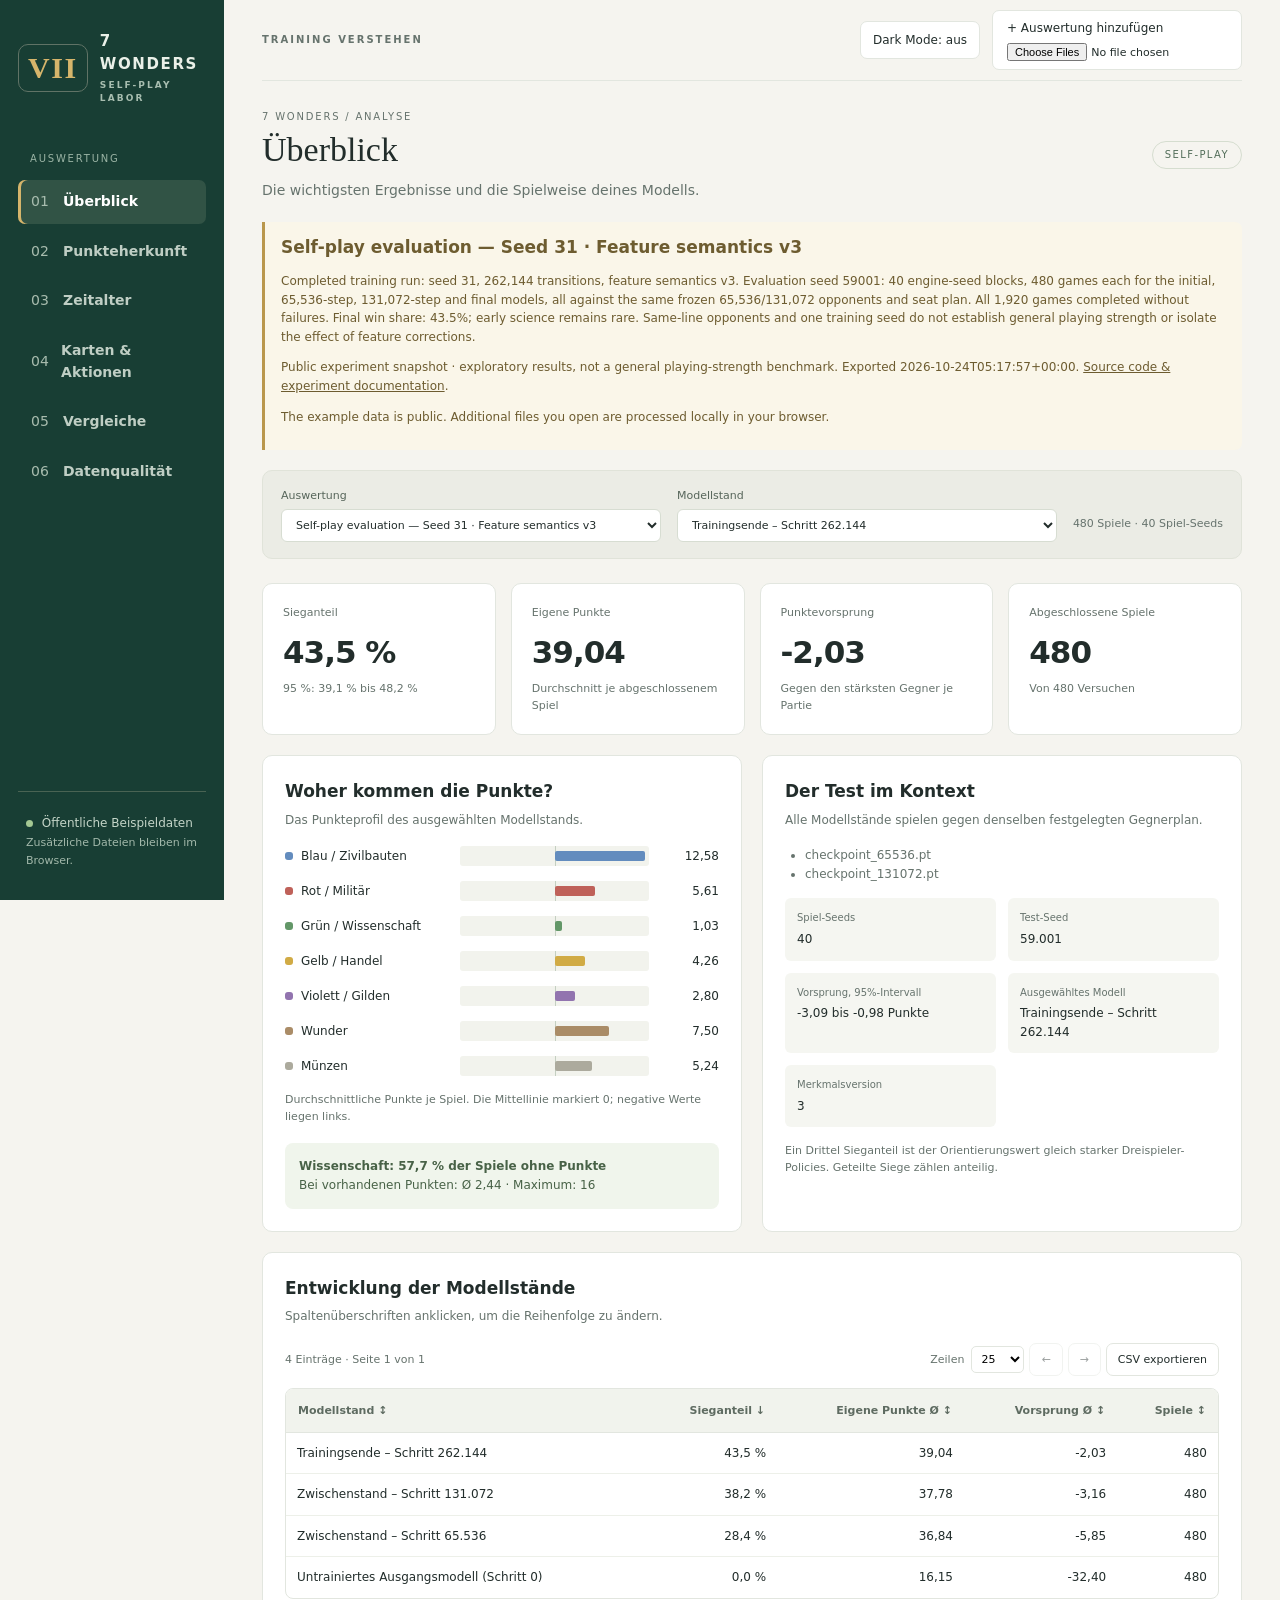
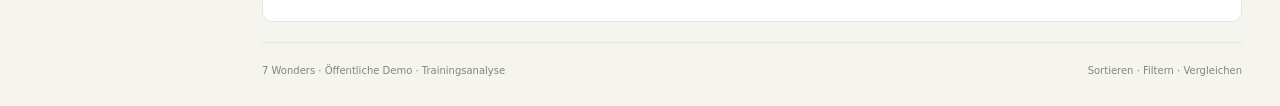
==== commit 9c091c7c: "Assess completed feature-v3 self-play run and refresh dashboard demo Evaluate initial, 65,536-step, " ====
--- a/demo/index.html
+++ b/demo/index.html
@@ -100,7 +100,7 @@
   </header>
   <div class="page-header"><div><p class="kicker">7 WONDERS / ANALYSE</p><h1 id="page-title">Überblick</h1><p id="page-description" class="muted"></p></div><span class="pill">SELF-PLAY</span></div>
   <div id="error" role="alert" hidden></div>
-  <section class="notice demo-context" aria-label="Public demo context"><h2>Self-play evaluation — Seed 47</h2><p>Training seed 47; 262,144 transitions. Evaluation seed 39001, 40 engine-seed blocks and 480 attempted games per model against checkpoints at 65,536 and 131,072 transitions. This experiment predates feature semantics v3: science, chain and production observations were subsequently corrected. The results show learning with limited strategic diversity; they do not establish the effect of those corrections or general playing strength. Data-quality limitation: initial: 479/480 games completed. See the data-quality view; incomplete results are not a fully paired baseline comparison.</p><p>Public experiment snapshot · exploratory results, not a general playing-strength benchmark. Exported 2026-10-23T19:17:18+00:00. <a href="https://github.com/martenkrohn/seven-wonders-rl">Source code &amp; experiment documentation</a>.</p><p>The example data is public. Additional files you open are processed locally in your browser.</p></section>
+  <section class="notice demo-context" aria-label="Public demo context"><h2>Self-play evaluation — Seed 31 · Feature semantics v3</h2><p>Completed training run: seed 31, 262,144 transitions, feature semantics v3. Evaluation seed 59001: 40 engine-seed blocks, 480 games each for the initial, 65,536-step, 131,072-step and final models, all against the same frozen 65,536/131,072 opponents and seat plan. All 1,920 games completed without failures. Final win share: 43.5%; early science remains rare. Same-line opponents and one training seed do not establish general playing strength or isolate the effect of feature corrections.</p><p>Public experiment snapshot · exploratory results, not a general playing-strength benchmark. Exported 2026-10-24T05:17:57+00:00. <a href="https://github.com/martenkrohn/seven-wonders-rl">Source code &amp; experiment documentation</a>.</p><p>The example data is public. Additional files you open are processed locally in your browser.</p></section>
   <section class="selectors" aria-label="Datenauswahl">
     <label>Auswertung<select id="report-select"></select></label>
     <label>Modellstand<select id="model-select"></select></label>
@@ -110,7 +110,7 @@
   <footer>7 Wonders · Öffentliche Demo · Trainingsanalyse <span>Sortieren · Filtern · Vergleichen</span></footer>
 </main>
 <noscript>Bitte JavaScript aktivieren, um Tabellen zu sortieren und die Auswertung anzuzeigen.</noscript>
-<script id="evaluation-data" type="application/json">[{"title": "Self-play evaluation — Seed 47", "labels": {"initial": "Untrainiertes Ausgangsmodell (Schritt 0)", "comparison_1": "Zwischenstand – Schritt 65.536", "comparison_2": "Zwischenstand – Schritt 131.072", "candidate": "Trainingsende – Schritt 262.144"}, "report": {"seed": 39001, "references": [{"checkpoint": "checkpoint_65536.pt", "sha256": "05faa67f3811e7b6278002cf33fa3da6c22d7db53e247cae17a3615de2d282a2"}, {"checkpoint": "checkpoint_131072.pt", "sha256": "11484bd0598ac02467e31afe2c491d8d38887f3dee79e921d3684886d6e1f5d2"}], "manifest_available": true, "model_descriptors": {"initial": {"checkpoint": "checkpoint_0.pt", "sha256": "f190e4b14cf3f4eeb7ec3cce6c2bd5259a2fb79afae210e63ece5ab05e2c2dbd"}, "comparison_1": {"checkpoint": "checkpoint_65536.pt", "sha256": "05faa67f3811e7b6278002cf33fa3da6c22d7db53e247cae17a3615de2d282a2"}, "comparison_2": {"checkpoint": "checkpoint_131072.pt", "sha256": "11484bd0598ac02467e31afe2c491d8d38887f3dee79e921d3684886d6e1f5d2"}, "candidate": {"checkpoint": "latest.pt", "sha256": "449039437ed28136516fc2680354e6f980cf9480e10dce579282363425f47009", "timestep": 262144}}, "models": {"initial": {"attempted": 480, "completed": 479, "truncated": 0, "failed": 1, "completion_rate": 0.9979166666666667, "win_rate": 0.0, "win_share": 0.0, "vp_tie_rate": 0.0, "vp_diff_mean": -29.636743215031316, "agent_vp_mean": 17.154488517745303, "vp_diff_std": 7.338916389868826, "total_games": 479, "valid_for_selection": false, "failure_reasons": {"action_rejected": 1}, "categories": {"blue": {"n": 479, "mean": 3.152400835073069, "median": 2.0, "std": 3.431973795297222, "p10": 0.0, "p90": 8.0, "min": 0.0, "max": 17.0, "zero_fraction": 0.3862212943632568, "positive_fraction": 0.6137787056367432, "positive_mean": 5.136054421768708}, "military": {"n": 479, "mean": -5.252609603340292, "median": -6.0, "std": 1.7353227263251865, "p10": -6.0, "p90": -4.0, "min": -6.0, "max": 6.0, "zero_fraction": 0.025052192066805846, "positive_fraction": 0.020876826722338204, "positive_mean": 3.0}, "science": {"n": 479, "mean": 2.0417536534446765, "median": 1.0, "std": 3.156054236594139, "p10": 0.0, "p90": 5.0, "min": 0.0, "max": 18.0, "zero_fraction": 0.35908141962421714, "positive_fraction": 0.6409185803757829, "positive_mean": 3.185667752442997}, "yellow": {"n": 479, "mean": 0.3298538622129436, "median": 0.0, "std": 0.9045040276610274, "p10": 0.0, "p90": 2.0, "min": 0.0, "max": 10.0, "zero_fraction": 0.8329853862212944, "positive_fraction": 0.16701461377870563, "positive_mean": 1.975}, "guild": {"n": 479, "mean": 1.5594989561586639, "median": 0.0, "std": 3.069839230538939, "p10": 0.0, "p90": 7.0, "min": 0.0, "max": 16.0, "zero_fraction": 0.732776617954071, "positive_fraction": 0.267223382045929, "positive_mean": 5.8359375}, "wonder": {"n": 479, "mean": 5.939457202505219, "median": 5.0, "std": 4.188971567716978, "p10": 2.0, "p90": 10.0, "min": 0.0, "max": 20.0, "zero_fraction": 0.09394572025052192, "positive_fraction": 0.906054279749478, "positive_mean": 6.555299539170507}, "treasury": {"n": 479, "mean": 9.384133611691023, "median": 10.0, "std": 3.797405832304049, "p10": 4.0, "p90": 14.0, "min": 1.0, "max": 21.0, "zero_fraction": 0.0, "positive_fraction": 1.0, "positive_mean": 9.384133611691023}, "total": {"n": 479, "mean": 17.154488517745303, "median": 17.0, "std": 5.3481247273745405, "p10": 11.0, "p90": 24.0, "min": 4.0, "max": 35.0, "zero_fraction": 0.0, "positive_fraction": 1.0, "positive_mean": 17.154488517745303}, "commercial_combined": null}, "seed_blocks": 40, "win_share_ci95": [0.0, 0.0], "vp_diff_ci95": [-30.60637784090909, -28.666098484848487], "coverage": {"completed": 479, "final_states": 479, "complete_age_sequences": 479, "action_traces": 479, "invalid_age_sequences": 0, "score_sum_mismatches": 0, "unknown_built_cards": 0}, "groups": {"opponents": {"checkpoint_131072 / checkpoint_131072": {"games": 120, "win_share": 0.0, "vp_diff_mean": -29.425, "categories": {"blue": {"n": 120, "mean": 3.475, "median": 2.0, "std": 3.5682920751156755, "p10": 0.0, "p90": 9.0, "min": 0.0, "max": 13.0, "zero_fraction": 0.36666666666666664, "positive_fraction": 0.6333333333333333, "positive_mean": 5.4868421052631575}, "military": {"n": 120, "mean": -5.3, "median": -6.0, "std": 1.7492855684535906, "p10": -6.0, "p90": -4.0, "min": -6.0, "max": 6.0, "zero_fraction": 0.025, "positive_fraction": 0.025, "positive_mean": 2.6666666666666665}, "science": {"n": 120, "mean": 2.058333333333333, "median": 1.0, "std": 3.3423939358223804, "p10": 0.0, "p90": 5.0, "min": 0.0, "max": 17.0, "zero_fraction": 0.375, "positive_fraction": 0.625, "positive_mean": 3.2933333333333334}, "yellow": {"n": 120, "mean": 0.18333333333333332, "median": 0.0, "std": 0.5771096564393595, "p10": 0.0, "p90": 1.0, "min": 0.0, "max": 3.0, "zero_fraction": 0.8916666666666667, "positive_fraction": 0.10833333333333334, "positive_mean": 1.6923076923076923}, "guild": {"n": 120, "mean": 1.1333333333333333, "median": 0.0, "std": 2.5882211823738883, "p10": 0.0, "p90": 5.1000000000000085, "min": 0.0, "max": 14.0, "zero_fraction": 0.8, "positive_fraction": 0.2, "positive_mean": 5.666666666666667}, "wonder": {"n": 120, "mean": 5.383333333333334, "median": 3.0, "std": 4.076729353565456, "p10": 0.0, "p90": 10.0, "min": 0.0, "max": 20.0, "zero_fraction": 0.10833333333333334, "positive_fraction": 0.8916666666666667, "positive_mean": 6.037383177570093}, "treasury": {"n": 120, "mean": 10.208333333333334, "median": 11.0, "std": 3.934666087766816, "p10": 5.0, "p90": 15.0, "min": 1.0, "max": 18.0, "zero_fraction": 0.0, "positive_fraction": 1.0, "positive_mean": 10.208333333333334}, "total": {"n": 120, "mean": 17.141666666666666, "median": 16.5, "std": 4.892674512870122, "p10": 11.0, "p90": 23.0, "min": 7.0, "max": 35.0, "zero_fraction": 0.0, "positive_fraction": 1.0, "positive_mean": 17.141666666666666}, "commercial_combined": null}}, "checkpoint_131072 / checkpoint_65536": {"games": 119, "win_share": 0.0, "vp_diff_mean": -29.798319327731093, "categories": {"blue": {"n": 119, "mean": 3.2436974789915967, "median": 3.0, "std": 3.325396006125687, "p10": 0.0, "p90": 8.0, "min": 0.0, "max": 13.0, "zero_fraction": 0.3697478991596639, "positive_fraction": 0.6302521008403361, "positive_mean": 5.1466666666666665}, "military": {"n": 119, "mean": -5.38655462184874, "median": -6.0, "std": 1.5562789260784675, "p10": -6.0, "p90": -4.0, "min": -6.0, "max": 3.0, "zero_fraction": 0.03361344537815126, "positive_fraction": 0.01680672268907563, "positive_mean": 2.0}, "science": {"n": 119, "mean": 1.8319327731092436, "median": 1.0, "std": 2.763262375067511, "p10": 0.0, "p90": 4.0, "min": 0.0, "max": 17.0, "zero_fraction": 0.3697478991596639, "positive_fraction": 0.6302521008403361, "positive_mean": 2.9066666666666667}, "yellow": {"n": 119, "mean": 0.35294117647058826, "median": 0.0, "std": 1.1271160140574856, "p10": 0.0, "p90": 1.2000000000000028, "min": 0.0, "max": 10.0, "zero_fraction": 0.8403361344537815, "positive_fraction": 0.15966386554621848, "positive_mean": 2.210526315789474}, "guild": {"n": 119, "mean": 1.6470588235294117, "median": 0.0, "std": 3.0831290318103606, "p10": 0.0, "p90": 6.200000000000003, "min": 0.0, "max": 16.0, "zero_fraction": 0.6890756302521008, "positive_fraction": 0.31092436974789917, "positive_mean": 5.297297297297297}, "wonder": {"n": 119, "mean": 6.218487394957983, "median": 5.0, "std": 4.28434646157174, "p10": 3.0, "p90": 10.0, "min": 0.0, "max": 20.0, "zero_fraction": 0.06722689075630252, "positive_fraction": 0.9327731092436975, "positive_mean": 6.666666666666667}, "treasury": {"n": 119, "mean": 9.168067226890756, "median": 9.0, "std": 4.036221145866229, "p10": 4.0, "p90": 14.0, "min": 1.0, "max": 21.0, "zero_fraction": 0.0, "positive_fraction": 1.0, "positive_mean": 9.168067226890756}, "total": {"n": 119, "mean": 17.07563025210084, "median": 17.0, "std": 5.071190110871157, "p10": 11.0, "p90": 24.0, "min": 4.0, "max": 34.0, "zero_fraction": 0.0, "positive_fraction": 1.0, "positive_mean": 17.07563025210084}, "commercial_combined": null}}, "checkpoint_65536 / checkpoint_131072": {"games": 120, "win_share": 0.0, "vp_diff_mean": -29.833333333333332, "categories": {"blue": {"n": 120, "mean": 3.05, "median": 2.0, "std": 3.637421247715658, "p10": 0.0, "p90": 7.0, "min": 0.0, "max": 17.0, "zero_fraction": 0.4083333333333333, "positive_fraction": 0.5916666666666667, "positive_mean": 5.154929577464789}, "military": {"n": 120, "mean": -5.075, "median": -6.0, "std": 1.9285681216902864, "p10": -6.0, "p90": -2.8999999999999915, "min": -6.0, "max": 4.0, "zero_fraction": 0.03333333333333333, "positive_fraction": 0.025, "positive_mean": 3.3333333333333335}, "science": {"n": 120, "mean": 2.0416666666666665, "median": 1.0, "std": 3.0913746492818084, "p10": 0.0, "p90": 4.1000000000000085, "min": 0.0, "max": 13.0, "zero_fraction": 0.36666666666666664, "positive_fraction": 0.6333333333333333, "positive_mean": 3.223684210526316}, "yellow": {"n": 120, "mean": 0.325, "median": 0.0, "std": 0.8079036658744242, "p10": 0.0, "p90": 2.0, "min": 0.0, "max": 4.0, "zero_fraction": 0.8333333333333334, "positive_fraction": 0.16666666666666666, "positive_mean": 1.95}, "guild": {"n": 120, "mean": 1.3833333333333333, "median": 0.0, "std": 2.921709925521165, "p10": 0.0, "p90": 7.0, "min": 0.0, "max": 14.0, "zero_fraction": 0.775, "positive_fraction": 0.225, "positive_mean": 6.148148148148148}, "wonder": {"n": 120, "mean": 5.85, "median": 4.0, "std": 4.290784699018739, "p10": 0.0, "p90": 13.0, "min": 0.0, "max": 15.0, "zero_fraction": 0.11666666666666667, "positive_fraction": 0.8833333333333333, "positive_mean": 6.622641509433962}, "treasury": {"n": 120, "mean": 9.383333333333333, "median": 10.0, "std": 3.4185360739487436, "p10": 5.0, "p90": 14.0, "min": 1.0, "max": 18.0, "zero_fraction": 0.0, "positive_fraction": 1.0, "positive_mean": 9.383333333333333}, "total": {"n": 120, "mean": 16.958333333333332, "median": 16.5, "std": 5.5217687886723, "p10": 11.0, "p90": 24.0, "min": 6.0, "max": 33.0, "zero_fraction": 0.0, "positive_fraction": 1.0, "positive_mean": 16.958333333333332}, "commercial_combined": null}}, "checkpoint_65536 / checkpoint_65536": {"games": 120, "win_share": 0.0, "vp_diff_mean": -29.491666666666667, "categories": {"blue": {"n": 120, "mean": 2.841666666666667, "median": 2.0, "std": 3.141114009745941, "p10": 0.0, "p90": 8.0, "min": 0.0, "max": 13.0, "zero_fraction": 0.4, "positive_fraction": 0.6, "positive_mean": 4.736111111111111}, "military": {"n": 120, "mean": -5.25, "median": -6.0, "std": 1.6695807857064, "p10": -6.0, "p90": -4.0, "min": -6.0, "max": 6.0, "zero_fraction": 0.008333333333333333, "positive_fraction": 0.016666666666666666, "positive_mean": 4.0}, "science": {"n": 120, "mean": 2.2333333333333334, "median": 1.0, "std": 3.3732608687868906, "p10": 0.0, "p90": 5.0, "min": 0.0, "max": 18.0, "zero_fraction": 0.325, "positive_fraction": 0.675, "positive_mean": 3.308641975308642}, "yellow": {"n": 120, "mean": 0.4583333333333333, "median": 0.0, "std": 0.9907558842733271, "p10": 0.0, "p90": 2.0, "min": 0.0, "max": 6.0, "zero_fraction": 0.7666666666666667, "positive_fraction": 0.23333333333333334, "positive_mean": 1.9642857142857142}, "guild": {"n": 120, "mean": 2.075, "median": 0.0, "std": 3.531200220888077, "p10": 0.0, "p90": 7.1000000000000085, "min": 0.0, "max": 15.0, "zero_fraction": 0.6666666666666666, "positive_fraction": 0.3333333333333333, "positive_mean": 6.225}, "wonder": {"n": 120, "mean": 6.308333333333334, "median": 5.0, "std": 4.034839594773943, "p10": 3.0, "p90": 10.0, "min": 0.0, "max": 15.0, "zero_fraction": 0.08333333333333333, "positive_fraction": 0.9166666666666666, "positive_mean": 6.881818181818182}, "treasury": {"n": 120, "mean": 8.775, "median": 9.0, "std": 3.625057470808796, "p10": 4.0, "p90": 13.0, "min": 1.0, "max": 21.0, "zero_fraction": 0.0, "positive_fraction": 1.0, "positive_mean": 8.775}, "total": {"n": 120, "mean": 17.441666666666666, "median": 18.0, "std": 5.8406561180135315, "p10": 10.0, "p90": 24.0, "min": 4.0, "max": 35.0, "zero_fraction": 0.0, "positive_fraction": 1.0, "positive_mean": 17.441666666666666}, "commercial_combined": null}}}, "seat": {"0": {"games": 160, "win_share": 0.0, "vp_diff_mean": -28.30625, "categories": {"blue": {"n": 160, "mean": 3.3125, "median": 2.0, "std": 3.4117215229265123, "p10": 0.0, "p90": 8.0, "min": 0.0, "max": 13.0, "zero_fraction": 0.35, "positive_fraction": 0.65, "positive_mean": 5.096153846153846}, "military": {"n": 160, "mean": -5.4375, "median": -6.0, "std": 1.3860352628991803, "p10": -6.0, "p90": -5.0, "min": -6.0, "max": 6.0, "zero_fraction": 0.0125, "positive_fraction": 0.00625, "positive_mean": 6.0}, "science": {"n": 160, "mean": 1.48125, "median": 0.0, "std": 3.0310309199181726, "p10": 0.0, "p90": 4.0, "min": 0.0, "max": 17.0, "zero_fraction": 0.54375, "positive_fraction": 0.45625, "positive_mean": 3.2465753424657535}, "yellow": {"n": 160, "mean": 0.24375, "median": 0.0, "std": 0.639793667911773, "p10": 0.0, "p90": 1.0, "min": 0.0, "max": 3.0, "zero_fraction": 0.85625, "positive_fraction": 0.14375, "positive_mean": 1.6956521739130435}, "guild": {"n": 160, "mean": 1.94375, "median": 0.0, "std": 3.041888547843264, "p10": 0.0, "p90": 7.0, "min": 0.0, "max": 10.0, "zero_fraction": 0.6625, "positive_fraction": 0.3375, "positive_mean": 5.7592592592592595}, "wonder": {"n": 160, "mean": 6.38125, "median": 5.0, "std": 4.174134453692166, "p10": 2.9000000000000004, "p90": 13.0, "min": 0.0, "max": 20.0, "zero_fraction": 0.06875, "positive_fraction": 0.93125, "positive_mean": 6.852348993288591}, "treasury": {"n": 160, "mean": 9.79375, "median": 10.0, "std": 3.9514188511849766, "p10": 5.0, "p90": 15.0, "min": 1.0, "max": 19.0, "zero_fraction": 0.0, "positive_fraction": 1.0, "positive_mean": 9.79375}, "total": {"n": 160, "mean": 17.71875, "median": 18.0, "std": 5.247823209436461, "p10": 11.0, "p90": 24.0, "min": 5.0, "max": 33.0, "zero_fraction": 0.0, "positive_fraction": 1.0, "positive_mean": 17.71875}, "commercial_combined": null}}, "1": {"games": 160, "win_share": 0.0, "vp_diff_mean": -29.51875, "categories": {"blue": {"n": 160, "mean": 2.69375, "median": 2.0, "std": 3.2190776532261536, "p10": 0.0, "p90": 8.0, "min": 0.0, "max": 16.0, "zero_fraction": 0.4375, "positive_fraction": 0.5625, "positive_mean": 4.788888888888889}, "military": {"n": 160, "mean": -5.3375, "median": -6.0, "std": 1.7098519672766999, "p10": -6.0, "p90": -4.0, "min": -6.0, "max": 6.0, "zero_fraction": 0.03125, "positive_fraction": 0.01875, "positive_mean": 3.3333333333333335}, "science": {"n": 160, "mean": 2.41875, "median": 1.0, "std": 3.4883231555433625, "p10": 0.0, "p90": 5.399999999999977, "min": 0.0, "max": 17.0, "zero_fraction": 0.3, "positive_fraction": 0.7, "positive_mean": 3.455357142857143}, "yellow": {"n": 160, "mean": 0.35625, "median": 0.0, "std": 0.8756916908935473, "p10": 0.0, "p90": 2.0, "min": 0.0, "max": 6.0, "zero_fraction": 0.8125, "positive_fraction": 0.1875, "positive_mean": 1.9}, "guild": {"n": 160, "mean": 1.53125, "median": 0.0, "std": 3.416727006581006, "p10": 0.0, "p90": 7.0, "min": 0.0, "max": 16.0, "zero_fraction": 0.7375, "positive_fraction": 0.2625, "positive_mean": 5.833333333333333}, "wonder": {"n": 160, "mean": 6.05, "median": 5.0, "std": 3.947784188630376, "p10": 3.0, "p90": 10.0, "min": 0.0, "max": 15.0, "zero_fraction": 0.06875, "positive_fraction": 0.93125, "positive_mean": 6.496644295302014}, "treasury": {"n": 160, "mean": 9.65625, "median": 10.0, "std": 3.741735685146667, "p10": 5.0, "p90": 14.0, "min": 1.0, "max": 21.0, "zero_fraction": 0.0, "positive_fraction": 1.0, "positive_mean": 9.65625}, "total": {"n": 160, "mean": 17.36875, "median": 17.0, "std": 5.676290464511132, "p10": 11.0, "p90": 25.0, "min": 8.0, "max": 35.0, "zero_fraction": 0.0, "positive_fraction": 1.0, "positive_mean": 17.36875}, "commercial_combined": null}}, "2": {"games": 159, "win_share": 0.0, "vp_diff_mean": -31.09433962264151, "categories": {"blue": {"n": 159, "mean": 3.452830188679245, "median": 3.0, "std": 3.6076405871960473, "p10": 0.0, "p90": 9.200000000000017, "min": 0.0, "max": 17.0, "zero_fraction": 0.3710691823899371, "positive_fraction": 0.6289308176100629, "positive_mean": 5.49}, "military": {"n": 159, "mean": -4.981132075471698, "median": -6.0, "std": 2.020248748969617, "p10": -6.0, "p90": -2.799999999999983, "min": -6.0, "max": 4.0, "zero_fraction": 0.031446540880503145, "positive_fraction": 0.03773584905660377, "positive_mean": 2.3333333333333335}, "science": {"n": 159, "mean": 2.2264150943396226, "median": 1.0, "std": 2.8327032854092558, "p10": 0.0, "p90": 4.0, "min": 0.0, "max": 18.0, "zero_fraction": 0.23270440251572327, "positive_fraction": 0.7672955974842768, "positive_mean": 2.901639344262295}, "yellow": {"n": 159, "mean": 0.389937106918239, "median": 0.0, "std": 1.1266466617564603, "p10": 0.0, "p90": 2.0, "min": 0.0, "max": 10.0, "zero_fraction": 0.8301886792452831, "positive_fraction": 0.16981132075471697, "positive_mean": 2.2962962962962963}, "guild": {"n": 159, "mean": 1.20125786163522, "median": 0.0, "std": 2.6559056639443224, "p10": 0.0, "p90": 6.0, "min": 0.0, "max": 15.0, "zero_fraction": 0.7987421383647799, "positive_fraction": 0.20125786163522014, "positive_mean": 5.96875}, "wonder": {"n": 159, "mean": 5.383647798742138, "median": 3.0, "std": 4.373733408230175, "p10": 0.0, "p90": 10.0, "min": 0.0, "max": 20.0, "zero_fraction": 0.14465408805031446, "positive_fraction": 0.8553459119496856, "positive_mean": 6.294117647058823}, "treasury": {"n": 159, "mean": 8.69811320754717, "median": 9.0, "std": 3.595515580423876, "p10": 4.0, "p90": 13.0, "min": 1.0, "max": 18.0, "zero_fraction": 0.0, "positive_fraction": 1.0, "positive_mean": 8.69811320754717}, "total": {"n": 159, "mean": 16.371069182389938, "median": 16.0, "std": 5.005096093699249, "p10": 10.8, "p90": 23.0, "min": 4.0, "max": 31.0, "zero_fraction": 0.0, "positive_fraction": 1.0, "positive_mean": 16.371069182389938}, "commercial_combined": null}}}, "wonder": {"Alexandria A (ID 5)": {"games": 32, "win_share": 0.0, "vp_diff_mean": -28.9375, "categories": {"blue": {"n": 32, "mean": 2.375, "median": 1.0, "std": 3.5772720053135463, "p10": 0.0, "p90": 6.0, "min": 0.0, "max": 12.0, "zero_fraction": 0.5, "positive_fraction": 0.5, "positive_mean": 4.75}, "military": {"n": 32, "mean": -5.71875, "median": -6.0, "std": 1.0675431782836702, "p10": -6.0, "p90": -5.099999999999998, "min": -6.0, "max": 0.0, "zero_fraction": 0.03125, "positive_fraction": 0.0, "positive_mean": null}, "science": {"n": 32, "mean": 2.78125, "median": 1.5, "std": 3.038650759383184, "p10": 0.0, "p90": 8.600000000000009, "min": 0.0, "max": 10.0, "zero_fraction": 0.21875, "positive_fraction": 0.78125, "positive_mean": 3.56}, "yellow": {"n": 32, "mean": 0.3125, "median": 0.0, "std": 0.582961190818051, "p10": 0.0, "p90": 1.0, "min": 0.0, "max": 2.0, "zero_fraction": 0.75, "positive_fraction": 0.25, "positive_mean": 1.25}, "guild": {"n": 32, "mean": 0.59375, "median": 0.0, "std": 1.6744285405773518, "p10": 0.0, "p90": 1.8000000000000043, "min": 0.0, "max": 6.0, "zero_fraction": 0.875, "positive_fraction": 0.125, "positive_mean": 4.75}, "wonder": {"n": 32, "mean": 4.96875, "median": 3.0, "std": 4.058050447875186, "p10": 0.0, "p90": 10.0, "min": 0.0, "max": 10.0, "zero_fraction": 0.21875, "positive_fraction": 0.78125, "positive_mean": 6.36}, "treasury": {"n": 32, "mean": 10.28125, "median": 10.0, "std": 2.3879171755946644, "p10": 8.0, "p90": 13.900000000000002, "min": 6.0, "max": 16.0, "zero_fraction": 0.0, "positive_fraction": 1.0, "positive_mean": 10.28125}, "total": {"n": 32, "mean": 15.59375, "median": 14.5, "std": 4.859651318510413, "p10": 10.1, "p90": 23.800000000000004, "min": 8.0, "max": 26.0, "zero_fraction": 0.0, "positive_fraction": 1.0, "positive_mean": 15.59375}, "commercial_combined": null}}, "Alexandria B (ID 12)": {"games": 20, "win_share": 0.0, "vp_diff_mean": -30.4, "categories": {"blue": {"n": 20, "mean": 5.6, "median": 4.5, "std": 4.431703961232068, "p10": 0.0, "p90": 12.0, "min": 0.0, "max": 15.0, "zero_fraction": 0.2, "positive_fraction": 0.8, "positive_mean": 7.0}, "military": {"n": 20, "mean": -5.5, "median": -6.0, "std": 1.02469507659596, "p10": -6.0, "p90": -4.0, "min": -6.0, "max": -2.0, "zero_fraction": 0.0, "positive_fraction": 0.0, "positive_mean": null}, "science": {"n": 20, "mean": 3.7, "median": 2.0, "std": 3.8353617821530217, "p10": 1.0, "p90": 10.300000000000004, "min": 0.0, "max": 13.0, "zero_fraction": 0.05, "positive_fraction": 0.95, "positive_mean": 3.8947368421052633}, "yellow": {"n": 20, "mean": 0.25, "median": 0.0, "std": 0.7664854858377946, "p10": 0.0, "p90": 0.20000000000000284, "min": 0.0, "max": 3.0, "zero_fraction": 0.9, "positive_fraction": 0.1, "positive_mean": 2.5}, "guild": {"n": 20, "mean": 1.05, "median": 0.0, "std": 2.5194245374688244, "p10": 0.0, "p90": 6.100000000000001, "min": 0.0, "max": 8.0, "zero_fraction": 0.85, "positive_fraction": 0.15, "positive_mean": 7.0}, "wonder": {"n": 20, "mean": 5.25, "median": 7.0, "std": 3.031088913245535, "p10": 0.0, "p90": 7.0, "min": 0.0, "max": 7.0, "zero_fraction": 0.25, "positive_fraction": 0.75, "positive_mean": 7.0}, "treasury": {"n": 20, "mean": 6.35, "median": 6.5, "std": 3.553519382246282, "p10": 1.0, "p90": 10.100000000000001, "min": 1.0, "max": 14.0, "zero_fraction": 0.0, "positive_fraction": 1.0, "positive_mean": 6.35}, "total": {"n": 20, "mean": 16.7, "median": 18.0, "std": 5.613376880274475, "p10": 9.700000000000001, "p90": 23.0, "min": 5.0, "max": 28.0, "zero_fraction": 0.0, "positive_fraction": 1.0, "positive_mean": 16.7}, "commercial_combined": null}}, "Babylon A (ID 1)": {"games": 36, "win_share": 0.0, "vp_diff_mean": -30.75, "categories": {"blue": {"n": 36, "mean": 3.361111111111111, "median": 3.0, "std": 3.4005945377060973, "p10": 0.0, "p90": 9.0, "min": 0.0, "max": 10.0, "zero_fraction": 0.4166666666666667, "positive_fraction": 0.5833333333333334, "positive_mean": 5.761904761904762}, "military": {"n": 36, "mean": -4.972222222222222, "median": -6.0, "std": 2.217181783645264, "p10": -6.0, "p90": -4.0, "min": -6.0, "max": 6.0, "zero_fraction": 0.027777777777777776, "positive_fraction": 0.027777777777777776, "positive_mean": 6.0}, "science": {"n": 36, "mean": 2.138888888888889, "median": 1.0, "std": 2.657826783271728, "p10": 0.5, "p90": 4.0, "min": 0.0, "max": 10.0, "zero_fraction": 0.1111111111111111, "positive_fraction": 0.8888888888888888, "positive_mean": 2.40625}, "yellow": {"n": 36, "mean": 0.3055555555555556, "median": 0.0, "std": 0.699977953797453, "p10": 0.0, "p90": 1.0, "min": 0.0, "max": 3.0, "zero_fraction": 0.8055555555555556, "positive_fraction": 0.19444444444444445, "positive_mean": 1.5714285714285714}, "guild": {"n": 36, "mean": 1.1666666666666667, "median": 0.0, "std": 3.4999999999999996, "p10": 0.0, "p90": 3.5, "min": 0.0, "max": 14.0, "zero_fraction": 0.8888888888888888, "positive_fraction": 0.1111111111111111, "positive_mean": 10.5}, "wonder": {"n": 36, "mean": 5.722222222222222, "median": 3.0, "std": 3.412486150652492, "p10": 3.0, "p90": 10.0, "min": 3.0, "max": 10.0, "zero_fraction": 0.0, "positive_fraction": 1.0, "positive_mean": 5.722222222222222}, "treasury": {"n": 36, "mean": 8.63888888888889, "median": 9.0, "std": 4.007997406420886, "p10": 3.5, "p90": 14.0, "min": 2.0, "max": 17.0, "zero_fraction": 0.0, "positive_fraction": 1.0, "positive_mean": 8.63888888888889}, "total": {"n": 36, "mean": 16.36111111111111, "median": 16.0, "std": 4.661620949470604, "p10": 11.0, "p90": 23.0, "min": 7.0, "max": 26.0, "zero_fraction": 0.0, "positive_fraction": 1.0, "positive_mean": 16.36111111111111}, "commercial_combined": null}}, "Babylon B (ID 8)": {"games": 32, "win_share": 0.0, "vp_diff_mean": -30.71875, "categories": {"blue": {"n": 32, "mean": 2.65625, "median": 0.0, "std": 3.246241817471397, "p10": 0.0, "p90": 8.0, "min": 0.0, "max": 8.0, "zero_fraction": 0.5625, "positive_fraction": 0.4375, "positive_mean": 6.071428571428571}, "military": {"n": 32, "mean": -4.875, "median": -6.0, "std": 2.394655507583502, "p10": -6.0, "p90": -2.1999999999999957, "min": -6.0, "max": 4.0, "zero_fraction": 0.0, "positive_fraction": 0.0625, "positive_mean": 3.5}, "science": {"n": 32, "mean": 3.3125, "median": 1.5, "std": 4.551356253909377, "p10": 0.10000000000000009, "p90": 9.400000000000013, "min": 0.0, "max": 18.0, "zero_fraction": 0.125, "positive_fraction": 0.875, "positive_mean": 3.7857142857142856}, "yellow": {"n": 32, "mean": 0.1875, "median": 0.0, "std": 0.46351240544347894, "p10": 0.0, "p90": 1.0, "min": 0.0, "max": 2.0, "zero_fraction": 0.84375, "positive_fraction": 0.15625, "positive_mean": 1.2}, "guild": {"n": 32, "mean": 3.78125, "median": 0.0, "std": 5.176475484101127, "p10": 0.0, "p90": 13.700000000000006, "min": 0.0, "max": 16.0, "zero_fraction": 0.53125, "positive_fraction": 0.46875, "positive_mean": 8.066666666666666}, "wonder": {"n": 32, "mean": 1.875, "median": 3.0, "std": 1.4523687548277813, "p10": 0.0, "p90": 3.0, "min": 0.0, "max": 3.0, "zero_fraction": 0.375, "positive_fraction": 0.625, "positive_mean": 3.0}, "treasury": {"n": 32, "mean": 9.875, "median": 10.0, "std": 5.206666399914632, "p10": 4.0, "p90": 16.0, "min": 1.0, "max": 21.0, "zero_fraction": 0.0, "positive_fraction": 1.0, "positive_mean": 9.875}, "total": {"n": 32, "mean": 16.8125, "median": 15.5, "std": 5.216784809631312, "p10": 12.1, "p90": 24.900000000000002, "min": 6.0, "max": 26.0, "zero_fraction": 0.0, "positive_fraction": 1.0, "positive_mean": 16.8125}, "commercial_combined": null}}, "Ephesos A (ID 4)": {"games": 20, "win_share": 0.0, "vp_diff_mean": -29.65, "categories": {"blue": {"n": 20, "mean": 4.45, "median": 2.5, "std": 4.455053310567674, "p10": 0.0, "p90": 11.0, "min": 0.0, "max": 11.0, "zero_fraction": 0.4, "positive_fraction": 0.6, "positive_mean": 7.416666666666667}, "military": {"n": 20, "mean": -5.75, "median": -6.0, "std": 0.6224949798994366, "p10": -6.0, "p90": -4.899999999999999, "min": -6.0, "max": -4.0, "zero_fraction": 0.0, "positive_fraction": 0.0, "positive_mean": null}, "science": {"n": 20, "mean": 2.35, "median": 1.0, "std": 3.275286247032464, "p10": 0.0, "p90": 10.0, "min": 0.0, "max": 10.0, "zero_fraction": 0.2, "positive_fraction": 0.8, "positive_mean": 2.9375}, "yellow": {"n": 20, "mean": 0.4, "median": 0.0, "std": 0.8, "p10": 0.0, "p90": 2.0, "min": 0.0, "max": 2.0, "zero_fraction": 0.8, "positive_fraction": 0.2, "positive_mean": 2.0}, "guild": {"n": 20, "mean": 2.3, "median": 0.5, "std": 3.0675723300355937, "p10": 0.0, "p90": 7.100000000000001, "min": 0.0, "max": 8.0, "zero_fraction": 0.5, "positive_fraction": 0.5, "positive_mean": 4.6}, "wonder": {"n": 20, "mean": 4.4, "median": 3.0, "std": 2.8000000000000003, "p10": 3.0, "p90": 10.0, "min": 3.0, "max": 10.0, "zero_fraction": 0.0, "positive_fraction": 1.0, "positive_mean": 4.4}, "treasury": {"n": 20, "mean": 11.55, "median": 12.0, "std": 2.3124662159694354, "p10": 8.0, "p90": 14.0, "min": 6.0, "max": 15.0, "zero_fraction": 0.0, "positive_fraction": 1.0, "positive_mean": 11.55}, "total": {"n": 20, "mean": 19.7, "median": 20.0, "std": 5.640035460881431, "p10": 13.8, "p90": 26.60000000000001, "min": 12.0, "max": 33.0, "zero_fraction": 0.0, "positive_fraction": 1.0, "positive_mean": 19.7}, "commercial_combined": null}}, "Ephesos B (ID 11)": {"games": 36, "win_share": 0.0, "vp_diff_mean": -26.583333333333332, "categories": {"blue": {"n": 36, "mean": 3.0277777777777777, "median": 2.0, "std": 3.427714748204951, "p10": 0.0, "p90": 6.0, "min": 0.0, "max": 16.0, "zero_fraction": 0.3888888888888889, "positive_fraction": 0.6111111111111112, "positive_mean": 4.954545454545454}, "military": {"n": 36, "mean": -5.694444444444445, "median": -6.0, "std": 0.7385964333504628, "p10": -6.0, "p90": -5.0, "min": -6.0, "max": -3.0, "zero_fraction": 0.0, "positive_fraction": 0.0, "positive_mean": null}, "science": {"n": 36, "mean": 4.222222222222222, "median": 2.0, "std": 4.7382082356045325, "p10": 0.0, "p90": 13.0, "min": 0.0, "max": 13.0, "zero_fraction": 0.2222222222222222, "positive_fraction": 0.7777777777777778, "positive_mean": 5.428571428571429}, "yellow": {"n": 36, "mean": 0.16666666666666666, "median": 0.0, "std": 0.5527707983925667, "p10": 0.0, "p90": 0.0, "min": 0.0, "max": 2.0, "zero_fraction": 0.9166666666666666, "positive_fraction": 0.08333333333333333, "positive_mean": 2.0}, "guild": {"n": 36, "mean": 1.9444444444444444, "median": 0.0, "std": 3.196738306847956, "p10": 0.0, "p90": 8.0, "min": 0.0, "max": 10.0, "zero_fraction": 0.6388888888888888, "positive_fraction": 0.3611111111111111, "positive_mean": 5.384615384615385}, "wonder": {"n": 36, "mean": 5.972222222222222, "median": 5.0, "std": 3.2955029215846317, "p10": 0.0, "p90": 10.0, "min": 0.0, "max": 10.0, "zero_fraction": 0.1388888888888889, "positive_fraction": 0.8611111111111112, "positive_mean": 6.935483870967742}, "treasury": {"n": 36, "mean": 10.75, "median": 11.0, "std": 2.8807310029072672, "p10": 6.0, "p90": 14.0, "min": 4.0, "max": 16.0, "zero_fraction": 0.0, "positive_fraction": 1.0, "positive_mean": 10.75}, "total": {"n": 36, "mean": 20.38888888888889, "median": 19.0, "std": 6.750628685857413, "p10": 14.0, "p90": 32.0, "min": 11.0, "max": 35.0, "zero_fraction": 0.0, "positive_fraction": 1.0, "positive_mean": 20.38888888888889}, "commercial_combined": null}}, "Gizah A (ID 0)": {"games": 32, "win_share": 0.0, "vp_diff_mean": -23.90625, "categories": {"blue": {"n": 32, "mean": 3.8125, "median": 2.0, "std": 4.354864377911211, "p10": 0.0, "p90": 12.700000000000006, "min": 0.0, "max": 13.0, "zero_fraction": 0.3125, "positive_fraction": 0.6875, "positive_mean": 5.545454545454546}, "military": {"n": 32, "mean": -5.4375, "median": -6.0, "std": 1.8529958850466992, "p10": -6.0, "p90": -5.0, "min": -6.0, "max": 4.0, "zero_fraction": 0.0, "positive_fraction": 0.03125, "positive_mean": 4.0}, "science": {"n": 32, "mean": 0.875, "median": 0.0, "std": 1.4306903927824497, "p10": 0.0, "p90": 4.0, "min": 0.0, "max": 4.0, "zero_fraction": 0.625, "positive_fraction": 0.375, "positive_mean": 2.3333333333333335}, "yellow": {"n": 32, "mean": 0.65625, "median": 0.0, "std": 1.4493398281631538, "p10": 0.0, "p90": 3.0, "min": 0.0, "max": 6.0, "zero_fraction": 0.8125, "positive_fraction": 0.1875, "positive_mean": 3.5}, "guild": {"n": 32, "mean": 1.125, "median": 0.0, "std": 2.0879116360612584, "p10": 0.0, "p90": 5.0, "min": 0.0, "max": 6.0, "zero_fraction": 0.75, "positive_fraction": 0.25, "positive_mean": 4.5}, "wonder": {"n": 32, "mean": 12.78125, "median": 15.0, "std": 4.0290691775520555, "p10": 8.0, "p90": 15.0, "min": 3.0, "max": 15.0, "zero_fraction": 0.0, "positive_fraction": 1.0, "positive_mean": 12.78125}, "treasury": {"n": 32, "mean": 7.4375, "median": 7.0, "std": 3.7243917288598953, "p10": 2.1, "p90": 11.900000000000002, "min": 1.0, "max": 16.0, "zero_fraction": 0.0, "positive_fraction": 1.0, "positive_mean": 7.4375}, "total": {"n": 32, "mean": 21.25, "median": 23.0, "std": 3.766629793329841, "p10": 15.2, "p90": 24.900000000000002, "min": 11.0, "max": 28.0, "zero_fraction": 0.0, "positive_fraction": 1.0, "positive_mean": 21.25}, "commercial_combined": null}}, "Gizah B (ID 7)": {"games": 32, "win_share": 0.0, "vp_diff_mean": -27.0625, "categories": {"blue": {"n": 32, "mean": 2.0, "median": 0.0, "std": 3.152380053229623, "p10": 0.0, "p90": 7.0, "min": 0.0, "max": 13.0, "zero_fraction": 0.59375, "positive_fraction": 0.40625, "positive_mean": 4.923076923076923}, "military": {"n": 32, "mean": -5.46875, "median": -6.0, "std": 1.3225064980936767, "p10": -6.0, "p90": -4.0, "min": -6.0, "max": 0.0, "zero_fraction": 0.03125, "positive_fraction": 0.0, "positive_mean": null}, "science": {"n": 32, "mean": 3.4375, "median": 1.5, "std": 4.492615468744237, "p10": 0.0, "p90": 9.900000000000002, "min": 0.0, "max": 17.0, "zero_fraction": 0.34375, "positive_fraction": 0.65625, "positive_mean": 5.238095238095238}, "yellow": {"n": 32, "mean": 0.21875, "median": 0.0, "std": 0.6952686081652184, "p10": 0.0, "p90": 0.0, "min": 0.0, "max": 3.0, "zero_fraction": 0.90625, "positive_fraction": 0.09375, "positive_mean": 2.3333333333333335}, "guild": {"n": 32, "mean": 1.25, "median": 0.0, "std": 2.462214450449026, "p10": 0.0, "p90": 5.700000000000006, "min": 0.0, "max": 8.0, "zero_fraction": 0.75, "positive_fraction": 0.25, "positive_mean": 5.0}, "wonder": {"n": 32, "mean": 11.3125, "median": 13.0, "std": 3.8765118018651767, "p10": 8.0, "p90": 13.0, "min": 3.0, "max": 20.0, "zero_fraction": 0.0, "positive_fraction": 1.0, "positive_mean": 11.3125}, "treasury": {"n": 32, "mean": 6.90625, "median": 7.0, "std": 3.9239598542161462, "p10": 1.1, "p90": 11.0, "min": 1.0, "max": 16.0, "zero_fraction": 0.0, "positive_fraction": 1.0, "positive_mean": 6.90625}, "total": {"n": 32, "mean": 19.65625, "median": 18.0, "std": 4.120143921940106, "p10": 15.1, "p90": 23.900000000000002, "min": 12.0, "max": 31.0, "zero_fraction": 0.0, "positive_fraction": 1.0, "positive_mean": 19.65625}, "commercial_combined": null}}, "Halikarnassos A (ID 6)": {"games": 48, "win_share": 0.0, "vp_diff_mean": -32.833333333333336, "categories": {"blue": {"n": 48, "mean": 2.8958333333333335, "median": 3.0, "std": 2.8812582851170347, "p10": 0.0, "p90": 7.0, "min": 0.0, "max": 10.0, "zero_fraction": 0.3958333333333333, "positive_fraction": 0.6041666666666666, "positive_mean": 4.793103448275862}, "military": {"n": 48, "mean": -4.979166666666667, "median": -6.0, "std": 1.5341879411887218, "p10": -6.0, "p90": -3.0, "min": -6.0, "max": 0.0, "zero_fraction": 0.041666666666666664, "positive_fraction": 0.0, "positive_mean": null}, "science": {"n": 48, "mean": 1.0208333333333333, "median": 1.0, "std": 1.2988710375638617, "p10": 0.0, "p90": 4.0, "min": 0.0, "max": 4.0, "zero_fraction": 0.4583333333333333, "positive_fraction": 0.5416666666666666, "positive_mean": 1.8846153846153846}, "yellow": {"n": 48, "mean": 0.4583333333333333, "median": 0.0, "std": 1.0197698542100349, "p10": 0.0, "p90": 2.0, "min": 0.0, "max": 4.0, "zero_fraction": 0.8125, "positive_fraction": 0.1875, "positive_mean": 2.4444444444444446}, "guild": {"n": 48, "mean": 1.5, "median": 0.0, "std": 2.3003622903070435, "p10": 0.0, "p90": 5.300000000000004, "min": 0.0, "max": 7.0, "zero_fraction": 0.6458333333333334, "positive_fraction": 0.3541666666666667, "positive_mean": 4.235294117647059}, "wonder": {"n": 48, "mean": 4.791666666666667, "median": 3.0, "std": 3.439708886260903, "p10": 3.0, "p90": 10.0, "min": 0.0, "max": 10.0, "zero_fraction": 0.08333333333333333, "positive_fraction": 0.9166666666666666, "positive_mean": 5.2272727272727275}, "treasury": {"n": 48, "mean": 8.229166666666666, "median": 8.5, "std": 3.6699204313203064, "p10": 2.0, "p90": 13.0, "min": 1.0, "max": 15.0, "zero_fraction": 0.0, "positive_fraction": 1.0, "positive_mean": 8.229166666666666}, "total": {"n": 48, "mean": 13.916666666666666, "median": 13.5, "std": 4.405646629295434, "p10": 8.7, "p90": 19.300000000000004, "min": 4.0, "max": 22.0, "zero_fraction": 0.0, "positive_fraction": 1.0, "positive_mean": 13.916666666666666}, "commercial_combined": null}}, "Halikarnassos B (ID 13)": {"games": 40, "win_share": 0.0, "vp_diff_mean": -35.6, "categories": {"blue": {"n": 40, "mean": 3.1, "median": 2.5, "std": 2.99833287011299, "p10": 0.0, "p90": 6.0, "min": 0.0, "max": 12.0, "zero_fraction": 0.35, "positive_fraction": 0.65, "positive_mean": 4.769230769230769}, "military": {"n": 40, "mean": -5.6, "median": -6.0, "std": 0.9165151389911679, "p10": -6.0, "p90": -5.0, "min": -6.0, "max": -2.0, "zero_fraction": 0.0, "positive_fraction": 0.0, "positive_mean": null}, "science": {"n": 40, "mean": 2.05, "median": 1.0, "std": 2.9491524206117257, "p10": 0.0, "p90": 5.0, "min": 0.0, "max": 13.0, "zero_fraction": 0.25, "positive_fraction": 0.75, "positive_mean": 2.7333333333333334}, "yellow": {"n": 40, "mean": 0.3, "median": 0.0, "std": 0.6403124237432849, "p10": 0.0, "p90": 1.1000000000000014, "min": 0.0, "max": 2.0, "zero_fraction": 0.8, "positive_fraction": 0.2, "positive_mean": 1.5}, "guild": {"n": 40, "mean": 1.175, "median": 0.0, "std": 2.862581876558293, "p10": 0.0, "p90": 7.100000000000001, "min": 0.0, "max": 10.0, "zero_fraction": 0.85, "positive_fraction": 0.15, "positive_mean": 7.833333333333333}, "wonder": {"n": 40, "mean": 2.675, "median": 3.0, "std": 0.7206767652699787, "p10": 2.0, "p90": 3.0, "min": 0.0, "max": 3.0, "zero_fraction": 0.05, "positive_fraction": 0.95, "positive_mean": 2.8157894736842106}, "treasury": {"n": 40, "mean": 9.125, "median": 10.0, "std": 3.5439208512606486, "p10": 4.9, "p90": 13.100000000000001, "min": 2.0, "max": 15.0, "zero_fraction": 0.0, "positive_fraction": 1.0, "positive_mean": 9.125}, "total": {"n": 40, "mean": 12.825, "median": 13.0, "std": 3.740905639013099, "p10": 8.9, "p90": 17.1, "min": 8.0, "max": 23.0, "zero_fraction": 0.0, "positive_fraction": 1.0, "positive_mean": 12.825}, "commercial_combined": null}}, "Olympia A (ID 2)": {"games": 35, "win_share": 0.0, "vp_diff_mean": -27.62857142857143, "categories": {"blue": {"n": 35, "mean": 3.6, "median": 3.0, "std": 3.8187507306522566, "p10": 0.0, "p90": 9.600000000000001, "min": 0.0, "max": 17.0, "zero_fraction": 0.2857142857142857, "positive_fraction": 0.7142857142857143, "positive_mean": 5.04}, "military": {"n": 35, "mean": -4.685714285714286, "median": -6.0, "std": 2.2774851866719583, "p10": -6.0, "p90": -1.1999999999999957, "min": -6.0, "max": 2.0, "zero_fraction": 0.05714285714285714, "positive_fraction": 0.05714285714285714, "positive_mean": 2.0}, "science": {"n": 35, "mean": 2.3142857142857145, "median": 1.0, "std": 2.435117228875716, "p10": 0.0, "p90": 5.0, "min": 0.0, "max": 10.0, "zero_fraction": 0.17142857142857143, "positive_fraction": 0.8285714285714286, "positive_mean": 2.793103448275862}, "yellow": {"n": 35, "mean": 0.14285714285714285, "median": 0.0, "std": 0.5924697529522206, "p10": 0.0, "p90": 0.0, "min": 0.0, "max": 3.0, "zero_fraction": 0.9428571428571428, "positive_fraction": 0.05714285714285714, "positive_mean": 2.5}, "guild": {"n": 35, "mean": 1.6571428571428573, "median": 0.0, "std": 2.7665642141509035, "p10": 0.0, "p90": 6.600000000000001, "min": 0.0, "max": 8.0, "zero_fraction": 0.7142857142857143, "positive_fraction": 0.2857142857142857, "positive_mean": 5.8}, "wonder": {"n": 35, "mean": 10.0, "median": 10.0, "std": 0.0, "p10": 10.0, "p90": 10.0, "min": 10.0, "max": 10.0, "zero_fraction": 0.0, "positive_fraction": 1.0, "positive_mean": 10.0}, "treasury": {"n": 35, "mean": 7.942857142857143, "median": 8.0, "std": 2.1104211785850726, "p10": 5.0, "p90": 11.0, "min": 4.0, "max": 12.0, "zero_fraction": 0.0, "positive_fraction": 1.0, "positive_mean": 7.942857142857143}, "total": {"n": 35, "mean": 20.97142857142857, "median": 20.0, "std": 4.588717307768288, "p10": 15.4, "p90": 27.0, "min": 13.0, "max": 32.0, "zero_fraction": 0.0, "positive_fraction": 1.0, "positive_mean": 20.97142857142857}, "commercial_combined": null}}, "Olympia B (ID 9)": {"games": 28, "win_share": 0.0, "vp_diff_mean": -26.857142857142858, "categories": {"blue": {"n": 28, "mean": 2.75, "median": 3.0, "std": 2.694239887506042, "p10": 0.0, "p90": 7.0, "min": 0.0, "max": 7.0, "zero_fraction": 0.42857142857142855, "positive_fraction": 0.5714285714285714, "positive_mean": 4.8125}, "military": {"n": 28, "mean": -5.785714285714286, "median": -6.0, "std": 0.410325903324145, "p10": -6.0, "p90": -5.0, "min": -6.0, "max": -5.0, "zero_fraction": 0.0, "positive_fraction": 0.0, "positive_mean": null}, "science": {"n": 28, "mean": 0.17857142857142858, "median": 0.0, "std": 0.3829930462415574, "p10": 0.0, "p90": 1.0, "min": 0.0, "max": 1.0, "zero_fraction": 0.8214285714285714, "positive_fraction": 0.17857142857142858, "positive_mean": 1.0}, "yellow": {"n": 28, "mean": 0.4642857142857143, "median": 0.0, "std": 0.7310531960878115, "p10": 0.0, "p90": 2.0, "min": 0.0, "max": 2.0, "zero_fraction": 0.6785714285714286, "positive_fraction": 0.32142857142857145, "positive_mean": 1.4444444444444444}, "guild": {"n": 28, "mean": 4.428571428571429, "median": 6.0, "std": 3.468517297765424, "p10": 0.0, "p90": 9.0, "min": 0.0, "max": 9.0, "zero_fraction": 0.32142857142857145, "positive_fraction": 0.6785714285714286, "positive_mean": 6.526315789473684}, "wonder": {"n": 28, "mean": 5.0, "median": 5.0, "std": 0.0, "p10": 5.0, "p90": 5.0, "min": 5.0, "max": 5.0, "zero_fraction": 0.0, "positive_fraction": 1.0, "positive_mean": 5.0}, "treasury": {"n": 28, "mean": 10.821428571428571, "median": 11.0, "std": 2.138984596027007, "p10": 8.7, "p90": 12.900000000000002, "min": 8.0, "max": 17.0, "zero_fraction": 0.0, "positive_fraction": 1.0, "positive_mean": 10.821428571428571}, "total": {"n": 28, "mean": 17.857142857142858, "median": 18.5, "std": 4.231803783885321, "p10": 11.7, "p90": 23.0, "min": 10.0, "max": 24.0, "zero_fraction": 0.0, "positive_fraction": 1.0, "positive_mean": 17.857142857142858}, "commercial_combined": null}}, "Rhodos A (ID 3)": {"games": 44, "win_share": 0.0, "vp_diff_mean": -32.65909090909091, "categories": {"blue": {"n": 44, "mean": 3.3863636363636362, "median": 3.5, "std": 2.630381143233369, "p10": 0.0, "p90": 6.0, "min": 0.0, "max": 8.0, "zero_fraction": 0.2727272727272727, "positive_fraction": 0.7272727272727273, "positive_mean": 4.65625}, "military": {"n": 44, "mean": -5.068181818181818, "median": -6.0, "std": 1.8634977775522428, "p10": -6.0, "p90": -2.5999999999999943, "min": -6.0, "max": 1.0, "zero_fraction": 0.06818181818181818, "positive_fraction": 0.022727272727272728, "positive_mean": 1.0}, "science": {"n": 44, "mean": 1.2727272727272727, "median": 1.0, "std": 1.497932459389462, "p10": 0.0, "p90": 4.0, "min": 0.0, "max": 4.0, "zero_fraction": 0.4090909090909091, "positive_fraction": 0.5909090909090909, "positive_mean": 2.1538461538461537}, "yellow": {"n": 44, "mean": 0.5, "median": 0.0, "std": 1.630671919513827, "p10": 0.0, "p90": 1.0, "min": 0.0, "max": 10.0, "zero_fraction": 0.8181818181818182, "positive_fraction": 0.18181818181818182, "positive_mean": 2.75}, "guild": {"n": 44, "mean": 0.2727272727272727, "median": 0.0, "std": 1.0082305914917653, "p10": 0.0, "p90": 0.0, "min": 0.0, "max": 6.0, "zero_fraction": 0.9090909090909091, "positive_fraction": 0.09090909090909091, "positive_mean": 3.0}, "wonder": {"n": 44, "mean": 4.909090909090909, "median": 3.0, "std": 3.1175323999058637, "p10": 3.0, "p90": 10.0, "min": 3.0, "max": 10.0, "zero_fraction": 0.0, "positive_fraction": 1.0, "positive_mean": 4.909090909090909}, "treasury": {"n": 44, "mean": 9.136363636363637, "median": 9.0, "std": 2.252179843970454, "p10": 6.3, "p90": 12.0, "min": 4.0, "max": 15.0, "zero_fraction": 0.0, "positive_fraction": 1.0, "positive_mean": 9.136363636363637}, "total": {"n": 44, "mean": 14.409090909090908, "median": 14.0, "std": 3.7253320890296107, "p10": 9.6, "p90": 18.0, "min": 6.0, "max": 24.0, "zero_fraction": 0.0, "positive_fraction": 1.0, "positive_mean": 14.409090909090908}, "commercial_combined": null}}, "Rhodos B (ID 10)": {"games": 44, "win_share": 0.0, "vp_diff_mean": -28.068181818181817, "categories": {"blue": {"n": 44, "mean": 2.659090909090909, "median": 2.0, "std": 2.601950158650079, "p10": 0.0, "p90": 6.700000000000003, "min": 0.0, "max": 11.0, "zero_fraction": 0.3181818181818182, "positive_fraction": 0.6818181818181818, "positive_mean": 3.9}, "military": {"n": 44, "mean": -4.704545454545454, "median": -6.0, "std": 2.4916181804250814, "p10": -6.0, "p90": -0.5999999999999943, "min": -6.0, "max": 6.0, "zero_fraction": 0.045454545454545456, "positive_fraction": 0.06818181818181818, "positive_mean": 2.6666666666666665}, "science": {"n": 44, "mean": 0.5, "median": 0.0, "std": 1.559428799855313, "p10": 0.0, "p90": 1.0, "min": 0.0, "max": 10.0, "zero_fraction": 0.7727272727272727, "positive_fraction": 0.22727272727272727, "positive_mean": 2.2}, "yellow": {"n": 44, "mean": 0.22727272727272727, "median": 0.0, "std": 0.6347381838076792, "p10": 0.0, "p90": 1.0, "min": 0.0, "max": 3.0, "zero_fraction": 0.8636363636363636, "positive_fraction": 0.13636363636363635, "positive_mean": 1.6666666666666667}, "guild": {"n": 44, "mean": 0.8863636363636364, "median": 0.0, "std": 2.715409805761027, "p10": 0.0, "p90": 2.0, "min": 0.0, "max": 15.0, "zero_fraction": 0.8409090909090909, "positive_fraction": 0.1590909090909091, "positive_mean": 5.571428571428571}, "wonder": {"n": 44, "mean": 4.5, "median": 7.0, "std": 2.919371040605711, "p10": 0.0, "p90": 7.0, "min": 0.0, "max": 7.0, "zero_fraction": 0.22727272727272727, "positive_fraction": 0.7727272727272727, "positive_mean": 5.823529411764706}, "treasury": {"n": 44, "mean": 13.454545454545455, "median": 14.0, "std": 2.9499964981069002, "p10": 8.0, "p90": 17.0, "min": 8.0, "max": 19.0, "zero_fraction": 0.0, "positive_fraction": 1.0, "positive_mean": 13.454545454545455}, "total": {"n": 44, "mean": 17.522727272727273, "median": 18.0, "std": 3.6337348452549256, "p10": 12.0, "p90": 22.0, "min": 11.0, "max": 23.0, "zero_fraction": 0.0, "positive_fraction": 1.0, "positive_mean": 17.522727272727273}, "commercial_combined": null}}}, "outcome": {"Niederlage": {"games": 479, "win_share": 0.0, "vp_diff_mean": -29.636743215031316, "categories": {"blue": {"n": 479, "mean": 3.152400835073069, "median": 2.0, "std": 3.431973795297222, "p10": 0.0, "p90": 8.0, "min": 0.0, "max": 17.0, "zero_fraction": 0.3862212943632568, "positive_fraction": 0.6137787056367432, "positive_mean": 5.136054421768708}, "military": {"n": 479, "mean": -5.252609603340292, "median": -6.0, "std": 1.7353227263251865, "p10": -6.0, "p90": -4.0, "min": -6.0, "max": 6.0, "zero_fraction": 0.025052192066805846, "positive_fraction": 0.020876826722338204, "positive_mean": 3.0}, "science": {"n": 479, "mean": 2.0417536534446765, "median": 1.0, "std": 3.156054236594139, "p10": 0.0, "p90": 5.0, "min": 0.0, "max": 18.0, "zero_fraction": 0.35908141962421714, "positive_fraction": 0.6409185803757829, "positive_mean": 3.185667752442997}, "yellow": {"n": 479, "mean": 0.3298538622129436, "median": 0.0, "std": 0.9045040276610274, "p10": 0.0, "p90": 2.0, "min": 0.0, "max": 10.0, "zero_fraction": 0.8329853862212944, "positive_fraction": 0.16701461377870563, "positive_mean": 1.975}, "guild": {"n": 479, "mean": 1.5594989561586639, "median": 0.0, "std": 3.069839230538939, "p10": 0.0, "p90": 7.0, "min": 0.0, "max": 16.0, "zero_fraction": 0.732776617954071, "positive_fraction": 0.267223382045929, "positive_mean": 5.8359375}, "wonder": {"n": 479, "mean": 5.939457202505219, "median": 5.0, "std": 4.188971567716978, "p10": 2.0, "p90": 10.0, "min": 0.0, "max": 20.0, "zero_fraction": 0.09394572025052192, "positive_fraction": 0.906054279749478, "positive_mean": 6.555299539170507}, "treasury": {"n": 479, "mean": 9.384133611691023, "median": 10.0, "std": 3.797405832304049, "p10": 4.0, "p90": 14.0, "min": 1.0, "max": 21.0, "zero_fraction": 0.0, "positive_fraction": 1.0, "positive_mean": 9.384133611691023}, "total": {"n": 479, "mean": 17.154488517745303, "median": 17.0, "std": 5.3481247273745405, "p10": 11.0, "p90": 24.0, "min": 4.0, "max": 35.0, "zero_fraction": 0.0, "positive_fraction": 1.0, "positive_mean": 17.154488517745303}, "commercial_combined": null}}}}, "age_points": {"1": {"blue": {"n": 479, "mean": 1.0020876826722338, "median": 0.0, "std": 1.377570031120597, "p10": 0.0, "p90": 3.0, "min": 0.0, "max": 7.0, "zero_fraction": 0.6012526096033403, "positive_fraction": 0.3987473903966597, "positive_mean": 2.513089005235602}, "military": {"n": 479, "mean": -1.6993736951983298, "median": -2.0, "std": 0.6695117282748817, "p10": -2.0, "p90": -1.0, "min": -2.0, "max": 2.0, "zero_fraction": 0.06889352818371608, "positive_fraction": 0.010438413361169102, "positive_mean": 1.6}, "science": {"n": 479, "mean": 0.15657620041753653, "median": 0.0, "std": 0.36340073456219646, "p10": 0.0, "p90": 1.0, "min": 0.0, "max": 1.0, "zero_fraction": 0.8434237995824635, "positive_fraction": 0.15657620041753653, "positive_mean": 1.0}, "yellow": {"n": 479, "mean": 0.0, "median": 0.0, "std": 0.0, "p10": 0.0, "p90": 0.0, "min": 0.0, "max": 0.0, "zero_fraction": 1.0, "positive_fraction": 0.0, "positive_mean": null}, "guild": {"n": 479, "mean": 0.0, "median": 0.0, "std": 0.0, "p10": 0.0, "p90": 0.0, "min": 0.0, "max": 0.0, "zero_fraction": 1.0, "positive_fraction": 0.0, "positive_mean": null}, "wonder": {"n": 479, "mean": 1.2839248434237995, "median": 0.0, "std": 1.6482965340253828, "p10": 0.0, "p90": 3.0, "min": 0.0, "max": 8.0, "zero_fraction": 0.5866388308977035, "positive_fraction": 0.4133611691022965, "positive_mean": 3.106060606060606}, "treasury": {"n": 479, "mean": 3.4446764091858038, "median": 3.0, "std": 1.6143174160999565, "p10": 1.0, "p90": 5.0, "min": 0.0, "max": 7.0, "zero_fraction": 0.025052192066805846, "positive_fraction": 0.9749478079331941, "positive_mean": 3.5331905781584583}, "total": {"n": 479, "mean": 4.187891440501044, "median": 4.0, "std": 1.5808679801546683, "p10": 2.0, "p90": 6.0, "min": -1.0, "max": 9.0, "zero_fraction": 0.014613778705636743, "positive_fraction": 0.9812108559498957, "positive_mean": 4.272340425531915}}, "2": {"blue": {"n": 479, "mean": 1.9728601252609603, "median": 2.0, "std": 2.280280895796304, "p10": 0.0, "p90": 6.0, "min": 0.0, "max": 10.0, "zero_fraction": 0.4697286012526096, "positive_fraction": 0.5302713987473904, "positive_mean": 3.720472440944882}, "military": {"n": 479, "mean": -3.419624217118998, "median": -4.0, "std": 1.2993137198968037, "p10": -4.0, "p90": -2.0, "min": -4.0, "max": 5.0, "zero_fraction": 0.029227557411273485, "positive_fraction": 0.025052192066805846, "positive_mean": 2.4166666666666665}, "science": {"n": 479, "mean": 0.6951983298538622, "median": 0.0, "std": 1.0414168084950424, "p10": 0.0, "p90": 2.0, "min": 0.0, "max": 5.0, "zero_fraction": 0.534446764091858, "positive_fraction": 0.46555323590814196, "positive_mean": 1.493273542600897}, "yellow": {"n": 479, "mean": 0.0, "median": 0.0, "std": 0.0, "p10": 0.0, "p90": 0.0, "min": 0.0, "max": 0.0, "zero_fraction": 1.0, "positive_fraction": 0.0, "positive_mean": null}, "guild": {"n": 479, "mean": 0.0, "median": 0.0, "std": 0.0, "p10": 0.0, "p90": 0.0, "min": 0.0, "max": 0.0, "zero_fraction": 1.0, "positive_fraction": 0.0, "positive_mean": null}, "wonder": {"n": 479, "mean": 4.066805845511483, "median": 3.0, "std": 3.2249879716704153, "p10": 0.0, "p90": 10.0, "min": 0.0, "max": 15.0, "zero_fraction": 0.17118997912317327, "positive_fraction": 0.8288100208768268, "positive_mean": 4.906801007556675}, "treasury": {"n": 479, "mean": 5.471816283924843, "median": 5.0, "std": 2.6165402581284827, "p10": 2.0, "p90": 9.0, "min": 0.0, "max": 12.0, "zero_fraction": 0.027139874739039668, "positive_fraction": 0.9728601252609603, "positive_mean": 5.624463519313305}, "total": {"n": 479, "mean": 8.78705636743215, "median": 9.0, "std": 2.9093039685419364, "p10": 5.0, "p90": 13.0, "min": 2.0, "max": 18.0, "zero_fraction": 0.0, "positive_fraction": 1.0, "positive_mean": 8.78705636743215}}, "3": {"blue": {"n": 479, "mean": 3.152400835073069, "median": 2.0, "std": 3.431973795297222, "p10": 0.0, "p90": 8.0, "min": 0.0, "max": 17.0, "zero_fraction": 0.3862212943632568, "positive_fraction": 0.6137787056367432, "positive_mean": 5.136054421768708}, "military": {"n": 479, "mean": -5.252609603340292, "median": -6.0, "std": 1.7353227263251865, "p10": -6.0, "p90": -4.0, "min": -6.0, "max": 6.0, "zero_fraction": 0.025052192066805846, "positive_fraction": 0.020876826722338204, "positive_mean": 3.0}, "science": {"n": 479, "mean": 2.0417536534446765, "median": 1.0, "std": 3.156054236594139, "p10": 0.0, "p90": 5.0, "min": 0.0, "max": 18.0, "zero_fraction": 0.35908141962421714, "positive_fraction": 0.6409185803757829, "positive_mean": 3.185667752442997}, "yellow": {"n": 479, "mean": 0.3298538622129436, "median": 0.0, "std": 0.9045040276610274, "p10": 0.0, "p90": 2.0, "min": 0.0, "max": 10.0, "zero_fraction": 0.8329853862212944, "positive_fraction": 0.16701461377870563, "positive_mean": 1.975}, "guild": {"n": 479, "mean": 1.5594989561586639, "median": 0.0, "std": 3.069839230538939, "p10": 0.0, "p90": 7.0, "min": 0.0, "max": 16.0, "zero_fraction": 0.732776617954071, "positive_fraction": 0.267223382045929, "positive_mean": 5.8359375}, "wonder": {"n": 479, "mean": 5.939457202505219, "median": 5.0, "std": 4.188971567716978, "p10": 2.0, "p90": 10.0, "min": 0.0, "max": 20.0, "zero_fraction": 0.09394572025052192, "positive_fraction": 0.906054279749478, "positive_mean": 6.555299539170507}, "treasury": {"n": 479, "mean": 9.384133611691023, "median": 10.0, "std": 3.797405832304049, "p10": 4.0, "p90": 14.0, "min": 1.0, "max": 21.0, "zero_fraction": 0.0, "positive_fraction": 1.0, "positive_mean": 9.384133611691023}, "total": {"n": 479, "mean": 17.154488517745303, "median": 17.0, "std": 5.3481247273745405, "p10": 11.0, "p90": 24.0, "min": 4.0, "max": 35.0, "zero_fraction": 0.0, "positive_fraction": 1.0, "positive_mean": 17.154488517745303}}}, "initial_points": {"blue": {"n": 479, "mean": 0.0, "median": 0.0, "std": 0.0, "p10": 0.0, "p90": 0.0, "min": 0.0, "max": 0.0, "zero_fraction": 1.0, "positive_fraction": 0.0, "positive_mean": null}, "military": {"n": 479, "mean": 0.0, "median": 0.0, "std": 0.0, "p10": 0.0, "p90": 0.0, "min": 0.0, "max": 0.0, "zero_fraction": 1.0, "positive_fraction": 0.0, "positive_mean": null}, "science": {"n": 479, "mean": 0.0, "median": 0.0, "std": 0.0, "p10": 0.0, "p90": 0.0, "min": 0.0, "max": 0.0, "zero_fraction": 1.0, "positive_fraction": 0.0, "positive_mean": null}, "yellow": {"n": 479, "mean": 0.0, "median": 0.0, "std": 0.0, "p10": 0.0, "p90": 0.0, "min": 0.0, "max": 0.0, "zero_fraction": 1.0, "positive_fraction": 0.0, "positive_mean": null}, "guild": {"n": 479, "mean": 0.0, "median": 0.0, "std": 0.0, "p10": 0.0, "p90": 0.0, "min": 0.0, "max": 0.0, "zero_fraction": 1.0, "positive_fraction": 0.0, "positive_mean": null}, "wonder": {"n": 479, "mean": 0.0, "median": 0.0, "std": 0.0, "p10": 0.0, "p90": 0.0, "min": 0.0, "max": 0.0, "zero_fraction": 1.0, "positive_fraction": 0.0, "positive_mean": null}, "treasury": {"n": 479, "mean": 1.0, "median": 1.0, "std": 0.0, "p10": 1.0, "p90": 1.0, "min": 1.0, "max": 1.0, "zero_fraction": 0.0, "positive_fraction": 1.0, "positive_mean": 1.0}, "total": {"n": 479, "mean": 1.0, "median": 1.0, "std": 0.0, "p10": 1.0, "p90": 1.0, "min": 1.0, "max": 1.0, "zero_fraction": 0.0, "positive_fraction": 1.0, "positive_mean": 1.0}}, "age_economy": {"1": {"coins": {"n": 479, "mean": 10.981210855949895, "median": 11.0, "std": 4.60027023298633, "p10": 5.0, "p90": 17.0, "min": 0.0, "max": 21.0, "zero_fraction": 0.012526096033402923, "positive_fraction": 0.9874739039665971, "positive_mean": 11.120507399577168}, "shields": {"n": 479, "mean": 0.08559498956158663, "median": 0.0, "std": 0.3013213954516696, "p10": 0.0, "p90": 0.0, "min": 0.0, "max": 2.0, "zero_fraction": 0.9206680584551148, "positive_fraction": 0.07933194154488518, "positive_mean": 1.0789473684210527}, "wood": {"n": 479, "mean": 0.2045929018789144, "median": 0.0, "std": 0.4333437878249614, "p10": 0.0, "p90": 1.0, "min": 0.0, "max": 2.0, "zero_fraction": 0.8079331941544885, "positive_fraction": 0.19206680584551147, "positive_mean": 1.065217391304348}, "ore": {"n": 479, "mean": 0.31315240083507306, "median": 0.0, "std": 0.5269899950220284, "p10": 0.0, "p90": 1.0, "min": 0.0, "max": 2.0, "zero_fraction": 0.7181628392484343, "positive_fraction": 0.2818371607515658, "positive_mean": 1.1111111111111112}, "clay": {"n": 479, "mean": 0.29227557411273486, "median": 0.0, "std": 0.4901565929838619, "p10": 0.0, "p90": 1.0, "min": 0.0, "max": 2.0, "zero_fraction": 0.7244258872651357, "positive_fraction": 0.2755741127348643, "positive_mean": 1.0606060606060606}, "stone": {"n": 479, "mean": 0.2567849686847599, "median": 0.0, "std": 0.455574263891407, "p10": 0.0, "p90": 1.0, "min": 0.0, "max": 2.0, "zero_fraction": 0.7515657620041754, "positive_fraction": 0.24843423799582465, "positive_mean": 1.0336134453781514}, "loom": {"n": 479, "mean": 0.4279749478079332, "median": 0.0, "std": 0.5582277647772568, "p10": 0.0, "p90": 1.0, "min": 0.0, "max": 2.0, "zero_fraction": 0.605427974947808, "positive_fraction": 0.3945720250521921, "positive_mean": 1.0846560846560847}, "glass": {"n": 479, "mean": 0.325678496868476, "median": 0.0, "std": 0.5193422741117631, "p10": 0.0, "p90": 1.0, "min": 0.0, "max": 2.0, "zero_fraction": 0.6993736951983298, "positive_fraction": 0.30062630480167013, "positive_mean": 1.0833333333333333}, "papyrus": {"n": 479, "mean": 0.3235908141962422, "median": 0.0, "std": 0.5266259716217975, "p10": 0.0, "p90": 1.0, "min": 0.0, "max": 2.0, "zero_fraction": 0.7056367432150313, "positive_fraction": 0.29436325678496866, "positive_mean": 1.099290780141844}, "gear": {"n": 479, "mean": 0.0, "median": 0.0, "std": 0.0, "p10": 0.0, "p90": 0.0, "min": 0.0, "max": 0.0, "zero_fraction": 1.0, "positive_fraction": 0.0, "positive_mean": null}, "tablet": {"n": 479, "mean": 0.0, "median": 0.0, "std": 0.0, "p10": 0.0, "p90": 0.0, "min": 0.0, "max": 0.0, "zero_fraction": 1.0, "positive_fraction": 0.0, "positive_mean": null}, "compass": {"n": 479, "mean": 0.0, "median": 0.0, "std": 0.0, "p10": 0.0, "p90": 0.0, "min": 0.0, "max": 0.0, "zero_fraction": 1.0, "positive_fraction": 0.0, "positive_mean": null}, "wonder_stage": {"n": 479, "mean": 0.524008350730689, "median": 0.0, "std": 0.594817394421921, "p10": 0.0, "p90": 1.0, "min": 0.0, "max": 2.0, "zero_fraction": 0.5281837160751566, "positive_fraction": 0.4718162839248434, "positive_mean": 1.1106194690265487}}, "2": {"coins": {"n": 479, "mean": 17.39874739039666, "median": 17.0, "std": 7.848093162078037, "p10": 7.0, "p90": 27.0, "min": 0.0, "max": 38.0, "zero_fraction": 0.008350730688935281, "positive_fraction": 0.9916492693110647, "positive_mean": 17.545263157894738}, "shields": {"n": 479, "mean": 0.4572025052192067, "median": 0.0, "std": 0.8311179825717032, "p10": 0.0, "p90": 2.0, "min": 0.0, "max": 4.0, "zero_fraction": 0.7432150313152401, "positive_fraction": 0.2567849686847599, "positive_mean": 1.7804878048780488}, "wood": {"n": 479, "mean": 0.40501043841336115, "median": 0.0, "std": 0.7637780708006252, "p10": 0.0, "p90": 2.0, "min": 0.0, "max": 3.0, "zero_fraction": 0.7369519832985386, "positive_fraction": 0.2630480167014614, "positive_mean": 1.5396825396825398}, "ore": {"n": 479, "mean": 0.5553235908141962, "median": 0.0, "std": 0.8328885832795769, "p10": 0.0, "p90": 2.0, "min": 0.0, "max": 3.0, "zero_fraction": 0.6325678496868476, "positive_fraction": 0.3674321503131524, "positive_mean": 1.5113636363636365}, "clay": {"n": 479, "mean": 0.5511482254697286, "median": 0.0, "std": 0.8306458845650581, "p10": 0.0, "p90": 2.0, "min": 0.0, "max": 3.0, "zero_fraction": 0.6325678496868476, "positive_fraction": 0.3674321503131524, "positive_mean": 1.5}, "stone": {"n": 479, "mean": 0.4906054279749478, "median": 0.0, "std": 0.8220699527121554, "p10": 0.0, "p90": 2.0, "min": 0.0, "max": 4.0, "zero_fraction": 0.6701461377870563, "positive_fraction": 0.3298538622129436, "positive_mean": 1.4873417721518987}, "loom": {"n": 479, "mean": 0.5970772442588727, "median": 1.0, "std": 0.6117088356972358, "p10": 0.0, "p90": 1.0, "min": 0.0, "max": 2.0, "zero_fraction": 0.4697286012526096, "positive_fraction": 0.5302713987473904, "positive_mean": 1.125984251968504}, "glass": {"n": 479, "mean": 0.4989561586638831, "median": 0.0, "std": 0.584685340994242, "p10": 0.0, "p90": 1.0, "min": 0.0, "max": 2.0, "zero_fraction": 0.5469728601252609, "positive_fraction": 0.453027139874739, "positive_mean": 1.1013824884792627}, "papyrus": {"n": 479, "mean": 0.48851774530271397, "median": 0.0, "std": 0.5664356703836867, "p10": 0.0, "p90": 1.0, "min": 0.0, "max": 2.0, "zero_fraction": 0.5469728601252609, "positive_fraction": 0.453027139874739, "positive_mean": 1.0783410138248848}, "gear": {"n": 479, "mean": 0.0, "median": 0.0, "std": 0.0, "p10": 0.0, "p90": 0.0, "min": 0.0, "max": 0.0, "zero_fraction": 1.0, "positive_fraction": 0.0, "positive_mean": null}, "tablet": {"n": 479, "mean": 0.0, "median": 0.0, "std": 0.0, "p10": 0.0, "p90": 0.0, "min": 0.0, "max": 0.0, "zero_fraction": 1.0, "positive_fraction": 0.0, "positive_mean": null}, "compass": {"n": 479, "mean": 0.0, "median": 0.0, "std": 0.0, "p10": 0.0, "p90": 0.0, "min": 0.0, "max": 0.0, "zero_fraction": 1.0, "positive_fraction": 0.0, "positive_mean": null}, "wonder_stage": {"n": 479, "mean": 1.5448851774530272, "median": 2.0, "std": 0.9327994195810204, "p10": 0.0, "p90": 3.0, "min": 0.0, "max": 3.0, "zero_fraction": 0.1544885177453027, "positive_fraction": 0.8455114822546973, "positive_mean": 1.8271604938271604}}, "3": {"coins": {"n": 479, "mean": 29.177453027139876, "median": 30.0, "std": 11.348522798732299, "p10": 14.0, "p90": 44.0, "min": 3.0, "max": 63.0, "zero_fraction": 0.0, "positive_fraction": 1.0, "positive_mean": 29.177453027139876}, "shields": {"n": 479, "mean": 0.9102296450939458, "median": 0.0, "std": 1.3439261607511148, "p10": 0.0, "p90": 3.0, "min": 0.0, "max": 7.0, "zero_fraction": 0.6137787056367432, "positive_fraction": 0.3862212943632568, "positive_mean": 2.3567567567567567}, "wood": {"n": 479, "mean": 0.40501043841336115, "median": 0.0, "std": 0.7637780708006252, "p10": 0.0, "p90": 2.0, "min": 0.0, "max": 3.0, "zero_fraction": 0.7369519832985386, "positive_fraction": 0.2630480167014614, "positive_mean": 1.5396825396825398}, "ore": {"n": 479, "mean": 0.5553235908141962, "median": 0.0, "std": 0.8328885832795769, "p10": 0.0, "p90": 2.0, "min": 0.0, "max": 3.0, "zero_fraction": 0.6325678496868476, "positive_fraction": 0.3674321503131524, "positive_mean": 1.5113636363636365}, "clay": {"n": 479, "mean": 0.5511482254697286, "median": 0.0, "std": 0.8306458845650581, "p10": 0.0, "p90": 2.0, "min": 0.0, "max": 3.0, "zero_fraction": 0.6325678496868476, "positive_fraction": 0.3674321503131524, "positive_mean": 1.5}, "stone": {"n": 479, "mean": 0.4906054279749478, "median": 0.0, "std": 0.8220699527121554, "p10": 0.0, "p90": 2.0, "min": 0.0, "max": 4.0, "zero_fraction": 0.6701461377870563, "positive_fraction": 0.3298538622129436, "positive_mean": 1.4873417721518987}, "loom": {"n": 479, "mean": 0.5970772442588727, "median": 1.0, "std": 0.6117088356972358, "p10": 0.0, "p90": 1.0, "min": 0.0, "max": 2.0, "zero_fraction": 0.4697286012526096, "positive_fraction": 0.5302713987473904, "positive_mean": 1.125984251968504}, "glass": {"n": 479, "mean": 0.4989561586638831, "median": 0.0, "std": 0.584685340994242, "p10": 0.0, "p90": 1.0, "min": 0.0, "max": 2.0, "zero_fraction": 0.5469728601252609, "positive_fraction": 0.453027139874739, "positive_mean": 1.1013824884792627}, "papyrus": {"n": 479, "mean": 0.48851774530271397, "median": 0.0, "std": 0.5664356703836867, "p10": 0.0, "p90": 1.0, "min": 0.0, "max": 2.0, "zero_fraction": 0.5469728601252609, "positive_fraction": 0.453027139874739, "positive_mean": 1.0783410138248848}, "gear": {"n": 479, "mean": 0.0, "median": 0.0, "std": 0.0, "p10": 0.0, "p90": 0.0, "min": 0.0, "max": 0.0, "zero_fraction": 1.0, "positive_fraction": 0.0, "positive_mean": null}, "tablet": {"n": 479, "mean": 0.0, "median": 0.0, "std": 0.0, "p10": 0.0, "p90": 0.0, "min": 0.0, "max": 0.0, "zero_fraction": 1.0, "positive_fraction": 0.0, "positive_mean": null}, "compass": {"n": 479, "mean": 0.0, "median": 0.0, "std": 0.0, "p10": 0.0, "p90": 0.0, "min": 0.0, "max": 0.0, "zero_fraction": 1.0, "positive_fraction": 0.0, "positive_mean": null}, "wonder_stage": {"n": 479, "mean": 2.096033402922756, "median": 2.0, "std": 0.9269593179705057, "p10": 1.0, "p90": 3.0, "min": 0.0, "max": 4.0, "zero_fraction": 0.08559498956158663, "positive_fraction": 0.9144050104384134, "positive_mean": 2.2922374429223744}}}, "age_actions": {"1": {"brown": 0.5866388308977035, "discard": 3.077244258872651, "yellow": 0.453027139874739, "wonder": 0.524008350730689, "red": 0.08559498956158663, "blue": 0.4488517745302714, "grey": 0.6680584551148225, "green": 0.15657620041753653}, "2": {"blue": 0.24843423799582465, "wonder": 1.0208768267223383, "grey": 0.5073068893528184, "discard": 2.979123173277662, "brown": 0.46764091858037576, "yellow": 0.2839248434237996, "red": 0.12734864300626306, "green": 0.38204592901878914}, "3": {"discard": 4.083507306889353, "purple": 0.4321503131524008, "wonder": 0.5511482254697286, "green": 0.4572025052192067, "blue": 0.20041753653444677, "yellow": 0.1941544885177453, "red": 0.10647181628392484}}, "cards": [{"card": "Altar", "color": "blue", "era": 1, "built": 59, "legal_opportunities": 733, "games_built": 59, "build_game_fraction": 0.12317327766179541, "selection_fraction": 0.08049113233287858}, {"card": "Apothecary", "color": "green", "era": 1, "built": 31, "legal_opportunities": 220, "games_built": 31, "build_game_fraction": 0.06471816283924843, "selection_fraction": 0.1409090909090909}, {"card": "Barracks", "color": "red", "era": 1, "built": 12, "legal_opportunities": 204, "games_built": 12, "build_game_fraction": 0.025052192066805846, "selection_fraction": 0.058823529411764705}, {"card": "Baths", "color": "blue", "era": 1, "built": 50, "legal_opportunities": 434, "games_built": 50, "build_game_fraction": 0.10438413361169102, "selection_fraction": 0.1152073732718894}, {"card": "Clay Pit", "color": "brown", "era": 1, "built": 23, "legal_opportunities": 247, "games_built": 23, "build_game_fraction": 0.04801670146137787, "selection_fraction": 0.0931174089068826}, {"card": "Clay Pool", "color": "brown", "era": 1, "built": 72, "legal_opportunities": 648, "games_built": 72, "build_game_fraction": 0.15031315240083507, "selection_fraction": 0.1111111111111111}, {"card": "East Trading Post", "color": "yellow", "era": 1, "built": 76, "legal_opportunities": 640, "games_built": 76, "build_game_fraction": 0.15866388308977036, "selection_fraction": 0.11875}, {"card": "Glassworks", "color": "grey", "era": 1, "built": 104, "legal_opportunities": 844, "games_built": 104, "build_game_fraction": 0.21711899791231734, "selection_fraction": 0.12322274881516587}, {"card": "Guard Tower", "color": "red", "era": 1, "built": 24, "legal_opportunities": 235, "games_built": 24, "build_game_fraction": 0.05010438413361169, "selection_fraction": 0.10212765957446808}, {"card": "Loom", "color": "grey", "era": 1, "built": 117, "legal_opportunities": 851, "games_built": 117, "build_game_fraction": 0.24425887265135698, "selection_fraction": 0.13748531139835488}, {"card": "Lumber Yard", "color": "brown", "era": 1, "built": 35, "legal_opportunities": 239, "games_built": 35, "build_game_fraction": 0.07306889352818371, "selection_fraction": 0.14644351464435146}, {"card": "Marketplace", "color": "yellow", "era": 1, "built": 41, "legal_opportunities": 558, "games_built": 41, "build_game_fraction": 0.08559498956158663, "selection_fraction": 0.07347670250896057}, {"card": "Ore Vein", "color": "brown", "era": 1, "built": 62, "legal_opportunities": 605, "games_built": 62, "build_game_fraction": 0.12943632567849686, "selection_fraction": 0.1024793388429752}, {"card": "Press", "color": "grey", "era": 1, "built": 99, "legal_opportunities": 848, "games_built": 99, "build_game_fraction": 0.20668058455114824, "selection_fraction": 0.11674528301886793}, {"card": "Scriptorium", "color": "green", "era": 1, "built": 20, "legal_opportunities": 171, "games_built": 20, "build_game_fraction": 0.04175365344467641, "selection_fraction": 0.11695906432748537}, {"card": "Stockade", "color": "red", "era": 1, "built": 5, "legal_opportunities": 183, "games_built": 5, "build_game_fraction": 0.010438413361169102, "selection_fraction": 0.0273224043715847}, {"card": "Stone Pit", "color": "brown", "era": 1, "built": 59, "legal_opportunities": 536, "games_built": 59, "build_game_fraction": 0.12317327766179541, "selection_fraction": 0.11007462686567164}, {"card": "Theater", "color": "blue", "era": 1, "built": 106, "legal_opportunities": 734, "games_built": 106, "build_game_fraction": 0.22129436325678498, "selection_fraction": 0.1444141689373297}, {"card": "Timber Yard", "color": "brown", "era": 1, "built": 30, "legal_opportunities": 259, "games_built": 30, "build_game_fraction": 0.06263048016701461, "selection_fraction": 0.11583011583011583}, {"card": "West Trading Post", "color": "yellow", "era": 1, "built": 100, "legal_opportunities": 599, "games_built": 100, "build_game_fraction": 0.20876826722338204, "selection_fraction": 0.1669449081803005}, {"card": "Workshop", "color": "green", "era": 1, "built": 24, "legal_opportunities": 147, "games_built": 24, "build_game_fraction": 0.05010438413361169, "selection_fraction": 0.16326530612244897}, {"card": "Aqueduct", "color": "blue", "era": 2, "built": 14, "legal_opportunities": 205, "games_built": 14, "build_game_fraction": 0.029227557411273485, "selection_fraction": 0.06829268292682927}, {"card": "Archery Range", "color": "red", "era": 2, "built": 33, "legal_opportunities": 234, "games_built": 33, "build_game_fraction": 0.06889352818371608, "selection_fraction": 0.14102564102564102}, {"card": "Brickyard", "color": "brown", "era": 2, "built": 62, "legal_opportunities": 647, "games_built": 62, "build_game_fraction": 0.12943632567849686, "selection_fraction": 0.09582689335394126}, {"card": "Caravansery", "color": "yellow", "era": 2, "built": 45, "legal_opportunities": 350, "games_built": 45, "build_game_fraction": 0.09394572025052192, "selection_fraction": 0.12857142857142856}, {"card": "Courthouse", "color": "blue", "era": 2, "built": 35, "legal_opportunities": 288, "games_built": 35, "build_game_fraction": 0.07306889352818371, "selection_fraction": 0.12152777777777778}, {"card": "Dispensary", "color": "green", "era": 2, "built": 53, "legal_opportunities": 338, "games_built": 53, "build_game_fraction": 0.11064718162839249, "selection_fraction": 0.15680473372781065}, {"card": "Forum", "color": "yellow", "era": 2, "built": 38, "legal_opportunities": 480, "games_built": 38, "build_game_fraction": 0.07933194154488518, "selection_fraction": 0.07916666666666666}, {"card": "Foundry", "color": "brown", "era": 2, "built": 58, "legal_opportunities": 663, "games_built": 58, "build_game_fraction": 0.12108559498956159, "selection_fraction": 0.08748114630467571}, {"card": "Glassworks", "color": "grey", "era": 2, "built": 83, "legal_opportunities": 602, "games_built": 83, "build_game_fraction": 0.1732776617954071, "selection_fraction": 0.1378737541528239}, {"card": "Laboratory", "color": "green", "era": 2, "built": 30, "legal_opportunities": 292, "games_built": 30, "build_game_fraction": 0.06263048016701461, "selection_fraction": 0.10273972602739725}, {"card": "Library", "color": "green", "era": 2, "built": 41, "legal_opportunities": 376, "games_built": 41, "build_game_fraction": 0.08559498956158663, "selection_fraction": 0.10904255319148937}, {"card": "Loom", "color": "grey", "era": 2, "built": 81, "legal_opportunities": 621, "games_built": 81, "build_game_fraction": 0.16910229645093947, "selection_fraction": 0.13043478260869565}, {"card": "Press", "color": "grey", "era": 2, "built": 79, "legal_opportunities": 672, "games_built": 79, "build_game_fraction": 0.1649269311064718, "selection_fraction": 0.11755952380952381}, {"card": "Quarry", "color": "brown", "era": 2, "built": 56, "legal_opportunities": 534, "games_built": 56, "build_game_fraction": 0.11691022964509394, "selection_fraction": 0.10486891385767791}, {"card": "Sawmill", "color": "brown", "era": 2, "built": 48, "legal_opportunities": 419, "games_built": 48, "build_game_fraction": 0.10020876826722339, "selection_fraction": 0.11455847255369929}, {"card": "School", "color": "green", "era": 2, "built": 59, "legal_opportunities": 339, "games_built": 59, "build_game_fraction": 0.12317327766179541, "selection_fraction": 0.17404129793510326}, {"card": "Stables", "color": "red", "era": 2, "built": 12, "legal_opportunities": 253, "games_built": 12, "build_game_fraction": 0.025052192066805846, "selection_fraction": 0.04743083003952569}, {"card": "Statue", "color": "blue", "era": 2, "built": 45, "legal_opportunities": 310, "games_built": 45, "build_game_fraction": 0.09394572025052192, "selection_fraction": 0.14516129032258066}, {"card": "Temple", "color": "blue", "era": 2, "built": 25, "legal_opportunities": 288, "games_built": 25, "build_game_fraction": 0.05219206680584551, "selection_fraction": 0.08680555555555555}, {"card": "Vineyard", "color": "yellow", "era": 2, "built": 53, "legal_opportunities": 540, "games_built": 53, "build_game_fraction": 0.11064718162839249, "selection_fraction": 0.09814814814814815}, {"card": "Walls", "color": "red", "era": 2, "built": 16, "legal_opportunities": 172, "games_built": 16, "build_game_fraction": 0.033402922755741124, "selection_fraction": 0.09302325581395349}, {"card": "Academy", "color": "green", "era": 3, "built": 64, "legal_opportunities": 409, "games_built": 64, "build_game_fraction": 0.1336116910229645, "selection_fraction": 0.15647921760391198}, {"card": "Arena", "color": "yellow", "era": 3, "built": 39, "legal_opportunities": 377, "games_built": 39, "build_game_fraction": 0.081419624217119, "selection_fraction": 0.10344827586206896}, {"card": "Arsenal", "color": "red", "era": 3, "built": 12, "legal_opportunities": 205, "games_built": 12, "build_game_fraction": 0.025052192066805846, "selection_fraction": 0.05853658536585366}, {"card": "Builders Guild", "color": "purple", "era": 3, "built": 13, "legal_opportunities": 177, "games_built": 13, "build_game_fraction": 0.027139874739039668, "selection_fraction": 0.07344632768361582}, {"card": "Craftmens Guild", "color": "purple", "era": 3, "built": 47, "legal_opportunities": 351, "games_built": 47, "build_game_fraction": 0.09812108559498957, "selection_fraction": 0.1339031339031339}, {"card": "Fortifications", "color": "red", "era": 3, "built": 13, "legal_opportunities": 214, "games_built": 13, "build_game_fraction": 0.027139874739039668, "selection_fraction": 0.06074766355140187}, {"card": "Gardens", "color": "blue", "era": 3, "built": 33, "legal_opportunities": 338, "games_built": 33, "build_game_fraction": 0.06889352818371608, "selection_fraction": 0.09763313609467456}, {"card": "Haven", "color": "yellow", "era": 3, "built": 29, "legal_opportunities": 358, "games_built": 29, "build_game_fraction": 0.060542797494780795, "selection_fraction": 0.08100558659217877}, {"card": "Lighthouse", "color": "yellow", "era": 3, "built": 25, "legal_opportunities": 348, "games_built": 25, "build_game_fraction": 0.05219206680584551, "selection_fraction": 0.07183908045977011}, {"card": "Lodge", "color": "green", "era": 3, "built": 43, "legal_opportunities": 332, "games_built": 43, "build_game_fraction": 0.08977035490605428, "selection_fraction": 0.12951807228915663}, {"card": "Magistrates Guild", "color": "purple", "era": 3, "built": 15, "legal_opportunities": 173, "games_built": 15, "build_game_fraction": 0.031315240083507306, "selection_fraction": 0.08670520231213873}, {"card": "Observatory", "color": "green", "era": 3, "built": 28, "legal_opportunities": 283, "games_built": 28, "build_game_fraction": 0.05845511482254697, "selection_fraction": 0.0989399293286219}, {"card": "Palace", "color": "blue", "era": 3, "built": 6, "legal_opportunities": 109, "games_built": 6, "build_game_fraction": 0.012526096033402923, "selection_fraction": 0.05504587155963303}, {"card": "Pantheon", "color": "blue", "era": 3, "built": 10, "legal_opportunities": 119, "games_built": 10, "build_game_fraction": 0.020876826722338204, "selection_fraction": 0.08403361344537816}, {"card": "Philosophers Guild", "color": "purple", "era": 3, "built": 13, "legal_opportunities": 95, "games_built": 13, "build_game_fraction": 0.027139874739039668, "selection_fraction": 0.1368421052631579}, {"card": "Scientists Guild", "color": "purple", "era": 3, "built": 30, "legal_opportunities": 204, "games_built": 30, "build_game_fraction": 0.06263048016701461, "selection_fraction": 0.14705882352941177}, {"card": "Senate", "color": "blue", "era": 3, "built": 24, "legal_opportunities": 241, "games_built": 24, "build_game_fraction": 0.05010438413361169, "selection_fraction": 0.0995850622406639}, {"card": "Shipowners Guild", "color": "purple", "era": 3, "built": 13, "legal_opportunities": 114, "games_built": 13, "build_game_fraction": 0.027139874739039668, "selection_fraction": 0.11403508771929824}, {"card": "Siege Workshop", "color": "red", "era": 3, "built": 26, "legal_opportunities": 186, "games_built": 26, "build_game_fraction": 0.054279749478079335, "selection_fraction": 0.13978494623655913}, {"card": "Spies Guild", "color": "purple", "era": 3, "built": 14, "legal_opportunities": 121, "games_built": 14, "build_game_fraction": 0.029227557411273485, "selection_fraction": 0.11570247933884298}, {"card": "Strategists Guild", "color": "purple", "era": 3, "built": 27, "legal_opportunities": 220, "games_built": 27, "build_game_fraction": 0.05636743215031315, "selection_fraction": 0.12272727272727273}, {"card": "Study", "color": "green", "era": 3, "built": 53, "legal_opportunities": 333, "games_built": 53, "build_game_fraction": 0.11064718162839249, "selection_fraction": 0.15915915915915915}, {"card": "Town Hall", "color": "blue", "era": 3, "built": 23, "legal_opportunities": 303, "games_built": 23, "build_game_fraction": 0.04801670146137787, "selection_fraction": 0.07590759075907591}, {"card": "Traders Guild", "color": "purple", "era": 3, "built": 4, "legal_opportunities": 67, "games_built": 4, "build_game_fraction": 0.008350730688935281, "selection_fraction": 0.05970149253731343}, {"card": "University", "color": "green", "era": 3, "built": 31, "legal_opportunities": 272, "games_built": 31, "build_game_fraction": 0.06471816283924843, "selection_fraction": 0.11397058823529412}, {"card": "Workers Guild", "color": "purple", "era": 3, "built": 31, "legal_opportunities": 174, "games_built": 31, "build_game_fraction": 0.06471816283924843, "selection_fraction": 0.1781609195402299}], "category_margin_to_best": {"blue": {"n": 479, "mean": -14.910229645093946, "median": -15.0, "std": 8.089161267393154, "p10": -25.0, "p90": -5.0, "min": -43.0, "max": 6.0, "zero_fraction": 0.010438413361169102, "positive_fraction": 0.022964509394572025, "positive_mean": 3.3636363636363638}, "military": {"n": 479, "mean": -17.81419624217119, "median": -18.0, "std": 4.603362541901077, "p10": -23.0, "p90": -12.0, "min": -24.0, "max": 4.0, "zero_fraction": 0.0, "positive_fraction": 0.0041753653444676405, "positive_mean": 3.0}, "science": {"n": 479, "mean": 1.638830897703549, "median": 1.0, "std": 3.440674590754387, "p10": -1.0, "p90": 5.0, "min": -9.0, "max": 18.0, "zero_fraction": 0.31524008350730687, "positive_fraction": 0.5678496868475992, "positive_mean": 3.323529411764706}, "yellow": {"n": 479, "mean": -2.651356993736952, "median": -2.0, "std": 3.1038990288881028, "p10": -7.0, "p90": 0.0, "min": -13.0, "max": 10.0, "zero_fraction": 0.2588726513569937, "positive_fraction": 0.08559498956158663, "positive_mean": 2.024390243902439}, "guild": {"n": 479, "mean": -1.0062630480167014, "median": 0.0, "std": 4.567512859080105, "p10": -7.0, "p90": 5.199999999999989, "min": -13.0, "max": 15.0, "zero_fraction": 0.38204592901878914, "positive_fraction": 0.2045929018789144, "positive_mean": 5.459183673469388}, "wonder": {"n": 479, "mean": 0.49478079331941544, "median": 0.0, "std": 5.565277258544675, "p10": -7.0, "p90": 7.0, "min": -15.0, "max": 17.0, "zero_fraction": 0.16701461377870563, "positive_fraction": 0.4384133611691023, "positive_mean": 5.542857142857143}, "treasury": {"n": 479, "mean": 4.61169102296451, "median": 5.0, "std": 5.825180121270329, "p10": -3.0, "p90": 12.0, "min": -13.0, "max": 21.0, "zero_fraction": 0.05636743215031315, "positive_fraction": 0.7432150313152401, "positive_mean": 7.207865168539326}}, "action_statistics": {"discard": {"n": 479, "mean": 10.139874739039666, "median": 10.0, "std": 2.345710068494621, "p10": 7.0, "p90": 13.0, "min": 4.0, "max": 15.0, "zero_fraction": 0.0, "positive_fraction": 1.0, "positive_mean": 10.139874739039666}, "build_wonder": {"n": 479, "mean": 2.096033402922756, "median": 2.0, "std": 0.9269593179705057, "p10": 1.0, "p90": 3.0, "min": 0.0, "max": 4.0, "zero_fraction": 0.08559498956158663, "positive_fraction": 0.9144050104384134, "positive_mean": 2.2922374429223744}, "prod_build": {"n": 479, "mean": 2.1189979123173277, "median": 2.0, "std": 1.1119179005359057, "p10": 1.0, "p90": 4.0, "min": 0.0, "max": 5.0, "zero_fraction": 0.054279749478079335, "positive_fraction": 0.9457202505219207, "positive_mean": 2.240618101545254}, "other": {"n": 479, "mean": 3.6868475991649268, "median": 4.0, "std": 1.7643104952776438, "p10": 1.0, "p90": 6.0, "min": 0.0, "max": 9.0, "zero_fraction": 0.016701461377870562, "positive_fraction": 0.9832985386221295, "positive_mean": 3.7494692144373674}}, "color_legal_opportunities": {"brown": 3265, "grey": 3458, "yellow": 3496, "blue": 3361, "red": 1684, "green": 2823, "purple": 1230}}, "comparison_1": {"attempted": 480, "completed": 480, "truncated": 0, "failed": 0, "completion_rate": 1.0, "win_rate": 0.2625, "win_share": 0.2708333333333333, "vp_tie_rate": 0.016666666666666666, "vp_diff_mean": -6.895833333333333, "agent_vp_mean": 35.74375, "vp_diff_std": 11.540218771997157, "total_games": 480, "valid_for_selection": true, "failure_reasons": {}, "categories": {"blue": {"n": 480, "mean": 15.747916666666667, "median": 15.0, "std": 6.858768402057001, "p10": 8.0, "p90": 25.0, "min": 0.0, "max": 34.0, "zero_fraction": 0.008333333333333333, "positive_fraction": 0.9916666666666667, "positive_mean": 15.880252100840336}, "military": {"n": 480, "mean": 3.475, "median": 2.0, "std": 6.853785450391631, "p10": -4.0, "p90": 16.0, "min": -6.0, "max": 18.0, "zero_fraction": 0.14375, "positive_fraction": 0.54375, "positive_mean": 8.636015325670497}, "science": {"n": 480, "mean": 0.6083333333333333, "median": 0.0, "std": 1.3907182396956699, "p10": 0.0, "p90": 1.0, "min": 0.0, "max": 13.0, "zero_fraction": 0.6770833333333334, "positive_fraction": 0.3229166666666667, "positive_mean": 1.8838709677419354}, "yellow": {"n": 480, "mean": 1.7916666666666667, "median": 0.0, "std": 2.2753967907939825, "p10": 0.0, "p90": 5.0, "min": 0.0, "max": 11.0, "zero_fraction": 0.50625, "positive_fraction": 0.49375, "positive_mean": 3.628691983122363}, "guild": {"n": 480, "mean": 2.66875, "median": 0.0, "std": 3.9734355542989075, "p10": 0.0, "p90": 8.0, "min": 0.0, "max": 17.0, "zero_fraction": 0.61875, "positive_fraction": 0.38125, "positive_mean": 7.0}, "wonder": {"n": 480, "mean": 6.3375, "median": 5.0, "std": 4.145611384343689, "p10": 3.0, "p90": 10.0, "min": 0.0, "max": 20.0, "zero_fraction": 0.07291666666666667, "positive_fraction": 0.9270833333333334, "positive_mean": 6.835955056179776}, "treasury": {"n": 480, "mean": 5.114583333333333, "median": 5.0, "std": 3.441988862037309, "p10": 1.0, "p90": 10.0, "min": 0.0, "max": 15.0, "zero_fraction": 0.0625, "positive_fraction": 0.9375, "positive_mean": 5.455555555555556}, "total": {"n": 480, "mean": 35.74375, "median": 36.0, "std": 8.139087946703038, "p10": 25.0, "p90": 46.0, "min": 16.0, "max": 61.0, "zero_fraction": 0.0, "positive_fraction": 1.0, "positive_mean": 35.74375}, "commercial_combined": null}, "seed_blocks": 40, "win_share_ci95": [0.24270833333333336, 0.29999999999999993], "vp_diff_ci95": [-7.660468749999999, -6.133333333333332], "coverage": {"completed": 480, "final_states": 480, "complete_age_sequences": 480, "action_traces": 480, "invalid_age_sequences": 0, "score_sum_mismatches": 0, "unknown_built_cards": 0}, "groups": {"opponents": {"checkpoint_131072 / checkpoint_131072": {"games": 120, "win_share": 0.2375, "vp_diff_mean": -8.591666666666667, "categories": {"blue": {"n": 120, "mean": 16.158333333333335, "median": 15.0, "std": 6.591656131470721, "p10": 9.0, "p90": 25.0, "min": 2.0, "max": 34.0, "zero_fraction": 0.0, "positive_fraction": 1.0, "positive_mean": 16.158333333333335}, "military": {"n": 120, "mean": 1.975, "median": 0.0, "std": 6.69261097529706, "p10": -5.0, "p90": 14.100000000000009, "min": -6.0, "max": 18.0, "zero_fraction": 0.15833333333333333, "positive_fraction": 0.425, "positive_mean": 8.450980392156863}, "science": {"n": 120, "mean": 0.35833333333333334, "median": 0.0, "std": 0.844549518316652, "p10": 0.0, "p90": 1.0, "min": 0.0, "max": 5.0, "zero_fraction": 0.7583333333333333, "positive_fraction": 0.24166666666666667, "positive_mean": 1.4827586206896552}, "yellow": {"n": 120, "mean": 1.4416666666666667, "median": 0.0, "std": 2.3480340476425994, "p10": 0.0, "p90": 5.0, "min": 0.0, "max": 11.0, "zero_fraction": 0.65, "positive_fraction": 0.35, "positive_mean": 4.119047619047619}, "guild": {"n": 120, "mean": 2.325, "median": 0.0, "std": 3.6289633506002783, "p10": 0.0, "p90": 7.0, "min": 0.0, "max": 16.0, "zero_fraction": 0.65, "positive_fraction": 0.35, "positive_mean": 6.642857142857143}, "wonder": {"n": 120, "mean": 5.975, "median": 5.0, "std": 4.1098712469695045, "p10": 2.0, "p90": 10.300000000000026, "min": 0.0, "max": 15.0, "zero_fraction": 0.09166666666666666, "positive_fraction": 0.9083333333333333, "positive_mean": 6.577981651376147}, "treasury": {"n": 120, "mean": 5.883333333333334, "median": 6.0, "std": 3.4331310620028606, "p10": 1.0, "p90": 11.0, "min": 0.0, "max": 15.0, "zero_fraction": 0.03333333333333333, "positive_fraction": 0.9666666666666667, "positive_mean": 6.086206896551724}, "total": {"n": 120, "mean": 34.11666666666667, "median": 34.0, "std": 8.71127940597068, "p10": 21.9, "p90": 45.10000000000001, "min": 16.0, "max": 54.0, "zero_fraction": 0.0, "positive_fraction": 1.0, "positive_mean": 34.11666666666667}, "commercial_combined": null}}, "checkpoint_131072 / checkpoint_65536": {"games": 120, "win_share": 0.3, "vp_diff_mean": -5.675, "categories": {"blue": {"n": 120, "mean": 16.441666666666666, "median": 16.0, "std": 6.315055863217329, "p10": 9.0, "p90": 25.0, "min": 0.0, "max": 32.0, "zero_fraction": 0.008333333333333333, "positive_fraction": 0.9916666666666667, "positive_mean": 16.57983193277311}, "military": {"n": 120, "mean": 3.6083333333333334, "median": 4.0, "std": 6.652437940751914, "p10": -4.0, "p90": 14.0, "min": -6.0, "max": 18.0, "zero_fraction": 0.11666666666666667, "positive_fraction": 0.5833333333333334, "positive_mean": 8.214285714285714}, "science": {"n": 120, "mean": 0.5, "median": 0.0, "std": 1.0165300454651272, "p10": 0.0, "p90": 1.0, "min": 0.0, "max": 5.0, "zero_fraction": 0.6916666666666667, "positive_fraction": 0.30833333333333335, "positive_mean": 1.6216216216216217}, "yellow": {"n": 120, "mean": 1.3666666666666667, "median": 0.0, "std": 1.8254375426790757, "p10": 0.0, "p90": 4.0, "min": 0.0, "max": 8.0, "zero_fraction": 0.5583333333333333, "positive_fraction": 0.44166666666666665, "positive_mean": 3.0943396226415096}, "guild": {"n": 120, "mean": 2.925, "median": 0.0, "std": 3.6881849646314286, "p10": 0.0, "p90": 7.1000000000000085, "min": 0.0, "max": 15.0, "zero_fraction": 0.5333333333333333, "positive_fraction": 0.4666666666666667, "positive_mean": 6.267857142857143}, "wonder": {"n": 120, "mean": 6.858333333333333, "median": 7.0, "std": 4.376634615267255, "p10": 3.0, "p90": 13.0, "min": 0.0, "max": 20.0, "zero_fraction": 0.075, "positive_fraction": 0.925, "positive_mean": 7.414414414414415}, "treasury": {"n": 120, "mean": 5.391666666666667, "median": 5.0, "std": 3.7065164088249887, "p10": 1.0, "p90": 11.0, "min": 0.0, "max": 15.0, "zero_fraction": 0.058333333333333334, "positive_fraction": 0.9416666666666667, "positive_mean": 5.725663716814159}, "total": {"n": 120, "mean": 37.09166666666667, "median": 38.0, "std": 8.082899472892688, "p10": 25.9, "p90": 47.10000000000001, "min": 17.0, "max": 57.0, "zero_fraction": 0.0, "positive_fraction": 1.0, "positive_mean": 37.09166666666667}, "commercial_combined": null}}, "checkpoint_65536 / checkpoint_131072": {"games": 120, "win_share": 0.2125, "vp_diff_mean": -8.6, "categories": {"blue": {"n": 120, "mean": 15.725, "median": 15.0, "std": 6.916119456265437, "p10": 8.0, "p90": 26.0, "min": 0.0, "max": 31.0, "zero_fraction": 0.008333333333333333, "positive_fraction": 0.9916666666666667, "positive_mean": 15.857142857142858}, "military": {"n": 120, "mean": 3.283333333333333, "median": 2.0, "std": 6.8278636645895485, "p10": -4.0, "p90": 12.300000000000026, "min": -6.0, "max": 18.0, "zero_fraction": 0.10833333333333334, "positive_fraction": 0.525, "positive_mean": 8.761904761904763}, "science": {"n": 120, "mean": 0.6166666666666667, "median": 0.0, "std": 1.3489708011006842, "p10": 0.0, "p90": 1.0, "min": 0.0, "max": 10.0, "zero_fraction": 0.675, "positive_fraction": 0.325, "positive_mean": 1.8974358974358974}, "yellow": {"n": 120, "mean": 2.0833333333333335, "median": 2.0, "std": 2.322295320486943, "p10": 0.0, "p90": 6.0, "min": 0.0, "max": 8.0, "zero_fraction": 0.425, "positive_fraction": 0.575, "positive_mean": 3.6231884057971016}, "guild": {"n": 120, "mean": 2.6333333333333333, "median": 0.0, "std": 4.244473531023083, "p10": 0.0, "p90": 9.0, "min": 0.0, "max": 17.0, "zero_fraction": 0.65, "positive_fraction": 0.35, "positive_mean": 7.523809523809524}, "wonder": {"n": 120, "mean": 6.091666666666667, "median": 5.0, "std": 3.8751254459981324, "p10": 3.0, "p90": 10.0, "min": 0.0, "max": 15.0, "zero_fraction": 0.06666666666666667, "positive_fraction": 0.9333333333333333, "positive_mean": 6.526785714285714}, "treasury": {"n": 120, "mean": 4.533333333333333, "median": 4.0, "std": 3.1647362537114456, "p10": 1.0, "p90": 9.0, "min": 0.0, "max": 13.0, "zero_fraction": 0.09166666666666666, "positive_fraction": 0.9083333333333333, "positive_mean": 4.990825688073395}, "total": {"n": 120, "mean": 34.96666666666667, "median": 35.0, "std": 7.707067463626414, "p10": 24.9, "p90": 46.0, "min": 18.0, "max": 55.0, "zero_fraction": 0.0, "positive_fraction": 1.0, "positive_mean": 34.96666666666667}, "commercial_combined": null}}, "checkpoint_65536 / checkpoint_65536": {"games": 120, "win_share": 0.3333333333333333, "vp_diff_mean": -4.716666666666667, "categories": {"blue": {"n": 120, "mean": 14.666666666666666, "median": 14.5, "std": 7.428922458128695, "p10": 5.9, "p90": 25.10000000000001, "min": 0.0, "max": 33.0, "zero_fraction": 0.016666666666666666, "positive_fraction": 0.9833333333333333, "positive_mean": 14.915254237288135}, "military": {"n": 120, "mean": 5.033333333333333, "median": 5.0, "std": 6.891943767101477, "p10": -4.0, "p90": 16.0, "min": -6.0, "max": 18.0, "zero_fraction": 0.19166666666666668, "positive_fraction": 0.6416666666666667, "positive_mean": 9.03896103896104}, "science": {"n": 120, "mean": 0.9583333333333334, "median": 0.0, "std": 1.9933047656815774, "p10": 0.0, "p90": 4.0, "min": 0.0, "max": 13.0, "zero_fraction": 0.5833333333333334, "positive_fraction": 0.4166666666666667, "positive_mean": 2.3}, "yellow": {"n": 120, "mean": 2.275, "median": 2.0, "std": 2.418548118189919, "p10": 0.0, "p90": 6.0, "min": 0.0, "max": 9.0, "zero_fraction": 0.39166666666666666, "positive_fraction": 0.6083333333333333, "positive_mean": 3.73972602739726}, "guild": {"n": 120, "mean": 2.7916666666666665, "median": 0.0, "std": 4.262033617365724, "p10": 0.0, "p90": 8.0, "min": 0.0, "max": 16.0, "zero_fraction": 0.6416666666666667, "positive_fraction": 0.35833333333333334, "positive_mean": 7.790697674418604}, "wonder": {"n": 120, "mean": 6.425, "median": 5.0, "std": 4.148619248215804, "p10": 3.0, "p90": 10.0, "min": 0.0, "max": 20.0, "zero_fraction": 0.058333333333333334, "positive_fraction": 0.9416666666666667, "positive_mean": 6.823008849557522}, "treasury": {"n": 120, "mean": 4.65, "median": 4.0, "std": 3.259984662540608, "p10": 1.0, "p90": 10.0, "min": 0.0, "max": 14.0, "zero_fraction": 0.06666666666666667, "positive_fraction": 0.9333333333333333, "positive_mean": 4.982142857142857}, "total": {"n": 120, "mean": 36.8, "median": 36.0, "std": 7.6273630218225925, "p10": 28.0, "p90": 48.0, "min": 17.0, "max": 61.0, "zero_fraction": 0.0, "positive_fraction": 1.0, "positive_mean": 36.8}, "commercial_combined": null}}}, "seat": {"0": {"games": 160, "win_share": 0.303125, "vp_diff_mean": -5.275, "categories": {"blue": {"n": 160, "mean": 15.93125, "median": 15.0, "std": 6.70831748186533, "p10": 8.0, "p90": 25.099999999999994, "min": 0.0, "max": 33.0, "zero_fraction": 0.0125, "positive_fraction": 0.9875, "positive_mean": 16.132911392405063}, "military": {"n": 160, "mean": 4.05625, "median": 4.0, "std": 6.777948505078805, "p10": -4.0, "p90": 16.0, "min": -6.0, "max": 18.0, "zero_fraction": 0.13125, "positive_fraction": 0.6, "positive_mean": 8.5}, "science": {"n": 160, "mean": 0.53125, "median": 0.0, "std": 1.289000945500041, "p10": 0.0, "p90": 1.0, "min": 0.0, "max": 10.0, "zero_fraction": 0.725, "positive_fraction": 0.275, "positive_mean": 1.9318181818181819}, "yellow": {"n": 160, "mean": 1.93125, "median": 2.0, "std": 2.358818229007907, "p10": 0.0, "p90": 5.0, "min": 0.0, "max": 11.0, "zero_fraction": 0.475, "positive_fraction": 0.525, "positive_mean": 3.6785714285714284}, "guild": {"n": 160, "mean": 2.48125, "median": 0.0, "std": 3.741610406963825, "p10": 0.0, "p90": 8.0, "min": 0.0, "max": 15.0, "zero_fraction": 0.625, "positive_fraction": 0.375, "positive_mean": 6.616666666666666}, "wonder": {"n": 160, "mean": 6.65625, "median": 5.0, "std": 4.198283689497411, "p10": 3.0, "p90": 13.0, "min": 0.0, "max": 20.0, "zero_fraction": 0.04375, "positive_fraction": 0.95625, "positive_mean": 6.96078431372549}, "treasury": {"n": 160, "mean": 5.375, "median": 6.0, "std": 3.1677081620629135, "p10": 1.0, "p90": 10.0, "min": 0.0, "max": 14.0, "zero_fraction": 0.04375, "positive_fraction": 0.95625, "positive_mean": 5.620915032679738}, "total": {"n": 160, "mean": 36.9625, "median": 37.0, "std": 7.7143433777606765, "p10": 28.0, "p90": 47.099999999999994, "min": 19.0, "max": 56.0, "zero_fraction": 0.0, "positive_fraction": 1.0, "positive_mean": 36.9625}, "commercial_combined": null}}, "1": {"games": 160, "win_share": 0.221875, "vp_diff_mean": -8.33125, "categories": {"blue": {"n": 160, "mean": 15.71875, "median": 15.0, "std": 6.711158501890713, "p10": 8.0, "p90": 25.0, "min": 0.0, "max": 34.0, "zero_fraction": 0.00625, "positive_fraction": 0.99375, "positive_mean": 15.817610062893081}, "military": {"n": 160, "mean": 2.48125, "median": 0.0, "std": 6.911920748786115, "p10": -6.0, "p90": 13.099999999999994, "min": -6.0, "max": 16.0, "zero_fraction": 0.1375, "positive_fraction": 0.4625, "positive_mean": 8.837837837837839}, "science": {"n": 160, "mean": 0.71875, "median": 0.0, "std": 1.4584746955295453, "p10": 0.0, "p90": 1.0999999999999943, "min": 0.0, "max": 10.0, "zero_fraction": 0.60625, "positive_fraction": 0.39375, "positive_mean": 1.8253968253968254}, "yellow": {"n": 160, "mean": 1.575, "median": 0.0, "std": 2.1924586655168667, "p10": 0.0, "p90": 6.0, "min": 0.0, "max": 8.0, "zero_fraction": 0.55625, "positive_fraction": 0.44375, "positive_mean": 3.5492957746478875}, "guild": {"n": 160, "mean": 2.7, "median": 0.0, "std": 4.107614879708175, "p10": 0.0, "p90": 8.0, "min": 0.0, "max": 16.0, "zero_fraction": 0.61875, "positive_fraction": 0.38125, "positive_mean": 7.081967213114754}, "wonder": {"n": 160, "mean": 5.70625, "median": 5.0, "std": 3.994679078161348, "p10": 2.0, "p90": 10.0, "min": 0.0, "max": 15.0, "zero_fraction": 0.09375, "positive_fraction": 0.90625, "positive_mean": 6.296551724137931}, "treasury": {"n": 160, "mean": 5.675, "median": 5.0, "std": 3.8120696478422325, "p10": 1.0, "p90": 12.0, "min": 0.0, "max": 15.0, "zero_fraction": 0.05, "positive_fraction": 0.95, "positive_mean": 5.973684210526316}, "total": {"n": 160, "mean": 34.575, "median": 34.0, "std": 8.313806288337492, "p10": 24.9, "p90": 45.099999999999994, "min": 16.0, "max": 61.0, "zero_fraction": 0.0, "positive_fraction": 1.0, "positive_mean": 34.575}, "commercial_combined": null}}, "2": {"games": 160, "win_share": 0.2875, "vp_diff_mean": -7.08125, "categories": {"blue": {"n": 160, "mean": 15.59375, "median": 15.0, "std": 7.143438313410427, "p10": 6.0, "p90": 25.099999999999994, "min": 0.0, "max": 32.0, "zero_fraction": 0.00625, "positive_fraction": 0.99375, "positive_mean": 15.69182389937107}, "military": {"n": 160, "mean": 3.8875, "median": 3.5, "std": 6.761090426107316, "p10": -4.0, "p90": 16.0, "min": -6.0, "max": 18.0, "zero_fraction": 0.1625, "positive_fraction": 0.56875, "positive_mean": 8.615384615384615}, "science": {"n": 160, "mean": 0.575, "median": 0.0, "std": 1.4122234242498597, "p10": 0.0, "p90": 1.0, "min": 0.0, "max": 13.0, "zero_fraction": 0.7, "positive_fraction": 0.3, "positive_mean": 1.9166666666666667}, "yellow": {"n": 160, "mean": 1.86875, "median": 1.0, "std": 2.255886397294864, "p10": 0.0, "p90": 5.0, "min": 0.0, "max": 8.0, "zero_fraction": 0.4875, "positive_fraction": 0.5125, "positive_mean": 3.6463414634146343}, "guild": {"n": 160, "mean": 2.825, "median": 0.0, "std": 4.05362492098122, "p10": 0.0, "p90": 8.0, "min": 0.0, "max": 17.0, "zero_fraction": 0.6125, "positive_fraction": 0.3875, "positive_mean": 7.290322580645161}, "wonder": {"n": 160, "mean": 6.65, "median": 7.0, "std": 4.168632869418942, "p10": 3.0, "p90": 10.0, "min": 0.0, "max": 15.0, "zero_fraction": 0.08125, "positive_fraction": 0.91875, "positive_mean": 7.238095238095238}, "treasury": {"n": 160, "mean": 4.29375, "median": 4.0, "std": 3.1495969484205433, "p10": 1.0, "p90": 9.0, "min": 0.0, "max": 12.0, "zero_fraction": 0.09375, "positive_fraction": 0.90625, "positive_mean": 4.7379310344827585}, "total": {"n": 160, "mean": 35.69375, "median": 36.5, "std": 8.200607351745356, "p10": 23.9, "p90": 46.0, "min": 16.0, "max": 55.0, "zero_fraction": 0.0, "positive_fraction": 1.0, "positive_mean": 35.69375}, "commercial_combined": null}}}, "wonder": {"Alexandria A (ID 5)": {"games": 32, "win_share": 0.125, "vp_diff_mean": -12.59375, "categories": {"blue": {"n": 32, "mean": 15.90625, "median": 15.0, "std": 8.190540942910914, "p10": 5.2, "p90": 25.900000000000002, "min": 0.0, "max": 31.0, "zero_fraction": 0.0625, "positive_fraction": 0.9375, "positive_mean": 16.966666666666665}, "military": {"n": 32, "mean": -1.3125, "median": -2.0, "std": 4.876201774947382, "p10": -6.0, "p90": 5.800000000000004, "min": -6.0, "max": 10.0, "zero_fraction": 0.1875, "positive_fraction": 0.3125, "positive_mean": 4.6}, "science": {"n": 32, "mean": 0.875, "median": 0.0, "std": 1.4086784586980805, "p10": 0.0, "p90": 3.8000000000000043, "min": 0.0, "max": 5.0, "zero_fraction": 0.59375, "positive_fraction": 0.40625, "positive_mean": 2.1538461538461537}, "yellow": {"n": 32, "mean": 1.84375, "median": 1.5, "std": 2.4252496649829682, "p10": 0.0, "p90": 4.900000000000002, "min": 0.0, "max": 9.0, "zero_fraction": 0.46875, "positive_fraction": 0.53125, "positive_mean": 3.4705882352941178}, "guild": {"n": 32, "mean": 4.59375, "median": 0.0, "std": 5.600554520536337, "p10": 0.0, "p90": 13.0, "min": 0.0, "max": 16.0, "zero_fraction": 0.53125, "positive_fraction": 0.46875, "positive_mean": 9.8}, "wonder": {"n": 32, "mean": 3.78125, "median": 3.0, "std": 2.4074672245951763, "p10": 3.0, "p90": 9.300000000000015, "min": 0.0, "max": 10.0, "zero_fraction": 0.03125, "positive_fraction": 0.96875, "positive_mean": 3.903225806451613}, "treasury": {"n": 32, "mean": 6.03125, "median": 6.0, "std": 3.548629797189332, "p10": 2.0, "p90": 10.900000000000002, "min": 0.0, "max": 14.0, "zero_fraction": 0.03125, "positive_fraction": 0.96875, "positive_mean": 6.225806451612903}, "total": {"n": 32, "mean": 31.71875, "median": 32.0, "std": 7.041104205840161, "p10": 22.1, "p90": 39.900000000000006, "min": 17.0, "max": 48.0, "zero_fraction": 0.0, "positive_fraction": 1.0, "positive_mean": 31.71875}, "commercial_combined": null}}, "Alexandria B (ID 12)": {"games": 20, "win_share": 0.525, "vp_diff_mean": 0.3, "categories": {"blue": {"n": 20, "mean": 19.15, "median": 18.0, "std": 8.032901094872264, "p10": 8.0, "p90": 30.1, "min": 8.0, "max": 33.0, "zero_fraction": 0.0, "positive_fraction": 1.0, "positive_mean": 19.15}, "military": {"n": 20, "mean": 5.55, "median": 5.0, "std": 6.160154218848746, "p10": 0.0, "p90": 16.0, "min": -1.0, "max": 18.0, "zero_fraction": 0.4, "positive_fraction": 0.55, "positive_mean": 10.181818181818182}, "science": {"n": 20, "mean": 0.6, "median": 0.5, "std": 0.66332495807108, "p10": 0.0, "p90": 1.1000000000000014, "min": 0.0, "max": 2.0, "zero_fraction": 0.5, "positive_fraction": 0.5, "positive_mean": 1.2}, "yellow": {"n": 20, "mean": 2.25, "median": 2.0, "std": 2.384848003542364, "p10": 0.0, "p90": 6.0, "min": 0.0, "max": 8.0, "zero_fraction": 0.4, "positive_fraction": 0.6, "positive_mean": 3.75}, "guild": {"n": 20, "mean": 4.55, "median": 5.0, "std": 4.306680856529771, "p10": 0.0, "p90": 11.100000000000001, "min": 0.0, "max": 13.0, "zero_fraction": 0.4, "positive_fraction": 0.6, "positive_mean": 7.583333333333333}, "wonder": {"n": 20, "mean": 4.55, "median": 7.0, "std": 3.3387872049593095, "p10": 0.0, "p90": 7.0, "min": 0.0, "max": 7.0, "zero_fraction": 0.35, "positive_fraction": 0.65, "positive_mean": 7.0}, "treasury": {"n": 20, "mean": 2.75, "median": 2.5, "std": 1.9716744153130354, "p10": 0.9000000000000001, "p90": 5.200000000000003, "min": 0.0, "max": 7.0, "zero_fraction": 0.1, "positive_fraction": 0.9, "positive_mean": 3.0555555555555554}, "total": {"n": 20, "mean": 39.4, "median": 40.0, "std": 6.460650122085237, "p10": 29.0, "p90": 46.300000000000004, "min": 28.0, "max": 51.0, "zero_fraction": 0.0, "positive_fraction": 1.0, "positive_mean": 39.4}, "commercial_combined": null}}, "Babylon A (ID 1)": {"games": 36, "win_share": 0.1111111111111111, "vp_diff_mean": -12.944444444444445, "categories": {"blue": {"n": 36, "mean": 13.527777777777779, "median": 13.0, "std": 7.123849268131782, "p10": 6.0, "p90": 23.5, "min": 3.0, "max": 31.0, "zero_fraction": 0.0, "positive_fraction": 1.0, "positive_mean": 13.527777777777779}, "military": {"n": 36, "mean": 0.5277777777777778, "median": 0.0, "std": 5.58015387636852, "p10": -6.0, "p90": 8.0, "min": -6.0, "max": 16.0, "zero_fraction": 0.1388888888888889, "positive_fraction": 0.3888888888888889, "positive_mean": 6.214285714285714}, "science": {"n": 36, "mean": 1.5, "median": 1.0, "std": 2.0615528128088303, "p10": 1.0, "p90": 1.0, "min": 1.0, "max": 13.0, "zero_fraction": 0.0, "positive_fraction": 1.0, "positive_mean": 1.5}, "yellow": {"n": 36, "mean": 1.9166666666666667, "median": 0.0, "std": 2.966245288426281, "p10": 0.0, "p90": 8.0, "min": 0.0, "max": 8.0, "zero_fraction": 0.6388888888888888, "positive_fraction": 0.3611111111111111, "positive_mean": 5.3076923076923075}, "guild": {"n": 36, "mean": 2.5833333333333335, "median": 0.0, "std": 3.483094090667727, "p10": 0.0, "p90": 7.5, "min": 0.0, "max": 14.0, "zero_fraction": 0.5555555555555556, "positive_fraction": 0.4444444444444444, "positive_mean": 5.8125}, "wonder": {"n": 36, "mean": 8.055555555555555, "median": 10.0, "std": 3.1353224576716583, "p10": 3.0, "p90": 10.0, "min": 3.0, "max": 10.0, "zero_fraction": 0.0, "positive_fraction": 1.0, "positive_mean": 8.055555555555555}, "treasury": {"n": 36, "mean": 4.444444444444445, "median": 4.0, "std": 2.140151142695358, "p10": 2.0, "p90": 7.0, "min": 1.0, "max": 9.0, "zero_fraction": 0.0, "positive_fraction": 1.0, "positive_mean": 4.444444444444445}, "total": {"n": 36, "mean": 32.55555555555556, "median": 33.0, "std": 7.057086448089075, "p10": 23.5, "p90": 40.5, "min": 16.0, "max": 46.0, "zero_fraction": 0.0, "positive_fraction": 1.0, "positive_mean": 32.55555555555556}, "commercial_combined": null}}, "Babylon B (ID 8)": {"games": 32, "win_share": 0.0625, "vp_diff_mean": -15.09375, "categories": {"blue": {"n": 32, "mean": 15.5625, "median": 14.5, "std": 6.49007655964088, "p10": 6.300000000000001, "p90": 25.0, "min": 5.0, "max": 29.0, "zero_fraction": 0.0, "positive_fraction": 1.0, "positive_mean": 15.5625}, "military": {"n": 32, "mean": -0.09375, "median": -2.0, "std": 4.719370820088203, "p10": -4.9, "p90": 7.800000000000004, "min": -6.0, "max": 10.0, "zero_fraction": 0.125, "positive_fraction": 0.25, "positive_mean": 7.5}, "science": {"n": 32, "mean": 0.875, "median": 0.0, "std": 2.011684617428885, "p10": 0.0, "p90": 3.7000000000000064, "min": 0.0, "max": 10.0, "zero_fraction": 0.6875, "positive_fraction": 0.3125, "positive_mean": 2.8}, "yellow": {"n": 32, "mean": 1.125, "median": 0.0, "std": 2.072890493972125, "p10": 0.0, "p90": 4.800000000000004, "min": 0.0, "max": 7.0, "zero_fraction": 0.71875, "positive_fraction": 0.28125, "positive_mean": 4.0}, "guild": {"n": 32, "mean": 2.71875, "median": 0.0, "std": 4.2148129777606975, "p10": 0.0, "p90": 8.700000000000006, "min": 0.0, "max": 16.0, "zero_fraction": 0.625, "positive_fraction": 0.375, "positive_mean": 7.25}, "wonder": {"n": 32, "mean": 1.3125, "median": 0.0, "std": 1.4882351124738322, "p10": 0.0, "p90": 3.0, "min": 0.0, "max": 3.0, "zero_fraction": 0.5625, "positive_fraction": 0.4375, "positive_mean": 3.0}, "treasury": {"n": 32, "mean": 7.0625, "median": 6.0, "std": 4.8278974460939, "p10": 1.1, "p90": 13.900000000000002, "min": 0.0, "max": 15.0, "zero_fraction": 0.03125, "positive_fraction": 0.96875, "positive_mean": 7.290322580645161}, "total": {"n": 32, "mean": 28.5625, "median": 28.5, "std": 6.585673371038075, "p10": 20.1, "p90": 35.900000000000006, "min": 16.0, "max": 42.0, "zero_fraction": 0.0, "positive_fraction": 1.0, "positive_mean": 28.5625}, "commercial_combined": null}}, "Ephesos A (ID 4)": {"games": 20, "win_share": 0.15, "vp_diff_mean": -10.0, "categories": {"blue": {"n": 20, "mean": 18.15, "median": 17.0, "std": 5.703288525052892, "p10": 11.0, "p90": 23.400000000000006, "min": 11.0, "max": 33.0, "zero_fraction": 0.0, "positive_fraction": 1.0, "positive_mean": 18.15}, "military": {"n": 20, "mean": 1.15, "median": -1.0, "std": 6.987667708184183, "p10": -6.0, "p90": 10.600000000000009, "min": -6.0, "max": 16.0, "zero_fraction": 0.05, "positive_fraction": 0.45, "positive_mean": 7.777777777777778}, "science": {"n": 20, "mean": 0.7, "median": 0.0, "std": 1.2288205727444508, "p10": 0.0, "p90": 2.200000000000003, "min": 0.0, "max": 4.0, "zero_fraction": 0.65, "positive_fraction": 0.35, "positive_mean": 2.0}, "yellow": {"n": 20, "mean": 1.7, "median": 1.0, "std": 2.193171219946131, "p10": 0.0, "p90": 5.200000000000003, "min": 0.0, "max": 7.0, "zero_fraction": 0.45, "positive_fraction": 0.55, "positive_mean": 3.090909090909091}, "guild": {"n": 20, "mean": 1.55, "median": 0.0, "std": 2.81913107180209, "p10": 0.0, "p90": 7.0, "min": 0.0, "max": 8.0, "zero_fraction": 0.75, "positive_fraction": 0.25, "positive_mean": 6.2}, "wonder": {"n": 20, "mean": 4.75, "median": 3.0, "std": 3.031088913245535, "p10": 3.0, "p90": 10.0, "min": 3.0, "max": 10.0, "zero_fraction": 0.0, "positive_fraction": 1.0, "positive_mean": 4.75}, "treasury": {"n": 20, "mean": 7.1, "median": 6.5, "std": 2.99833287011299, "p10": 3.9000000000000004, "p90": 11.0, "min": 2.0, "max": 13.0, "zero_fraction": 0.0, "positive_fraction": 1.0, "positive_mean": 7.1}, "total": {"n": 20, "mean": 35.1, "median": 34.5, "std": 8.233468284993876, "p10": 25.9, "p90": 48.0, "min": 24.0, "max": 51.0, "zero_fraction": 0.0, "positive_fraction": 1.0, "positive_mean": 35.1}, "commercial_combined": null}}, "Ephesos B (ID 11)": {"games": 36, "win_share": 0.125, "vp_diff_mean": -8.444444444444445, "categories": {"blue": {"n": 36, "mean": 14.833333333333334, "median": 13.5, "std": 7.037597443572469, "p10": 8.0, "p90": 24.0, "min": 0.0, "max": 34.0, "zero_fraction": 0.027777777777777776, "positive_fraction": 0.9722222222222222, "positive_mean": 15.257142857142858}, "military": {"n": 36, "mean": 4.083333333333333, "median": 4.0, "std": 6.188587165994441, "p10": -4.0, "p90": 11.5, "min": -6.0, "max": 16.0, "zero_fraction": 0.1388888888888889, "positive_fraction": 0.6111111111111112, "positive_mean": 8.045454545454545}, "science": {"n": 36, "mean": 1.0833333333333333, "median": 1.0, "std": 1.861525658640723, "p10": 0.0, "p90": 3.0, "min": 0.0, "max": 10.0, "zero_fraction": 0.4444444444444444, "positive_fraction": 0.5555555555555556, "positive_mean": 1.95}, "yellow": {"n": 36, "mean": 1.1111111111111112, "median": 0.0, "std": 1.7284832429004495, "p10": 0.0, "p90": 3.0, "min": 0.0, "max": 6.0, "zero_fraction": 0.6388888888888888, "positive_fraction": 0.3611111111111111, "positive_mean": 3.076923076923077}, "guild": {"n": 36, "mean": 1.8333333333333333, "median": 0.0, "std": 3.4920544732928267, "p10": 0.0, "p90": 6.0, "min": 0.0, "max": 16.0, "zero_fraction": 0.7222222222222222, "positive_fraction": 0.2777777777777778, "positive_mean": 6.6}, "wonder": {"n": 36, "mean": 4.972222222222222, "median": 5.0, "std": 1.0925533577387299, "p10": 5.0, "p90": 5.0, "min": 2.0, "max": 10.0, "zero_fraction": 0.0, "positive_fraction": 1.0, "positive_mean": 4.972222222222222}, "treasury": {"n": 36, "mean": 6.722222222222222, "median": 6.5, "std": 3.452946496280074, "p10": 2.0, "p90": 11.5, "min": 1.0, "max": 13.0, "zero_fraction": 0.0, "positive_fraction": 1.0, "positive_mean": 6.722222222222222}, "total": {"n": 36, "mean": 34.638888888888886, "median": 35.0, "std": 5.711356998597802, "p10": 25.5, "p90": 41.5, "min": 21.0, "max": 45.0, "zero_fraction": 0.0, "positive_fraction": 1.0, "positive_mean": 34.638888888888886}, "commercial_combined": null}}, "Gizah A (ID 0)": {"games": 32, "win_share": 0.53125, "vp_diff_mean": 1.03125, "categories": {"blue": {"n": 32, "mean": 16.46875, "median": 14.5, "std": 6.154187471754496, "p10": 9.0, "p90": 25.800000000000004, "min": 8.0, "max": 31.0, "zero_fraction": 0.0, "positive_fraction": 1.0, "positive_mean": 16.46875}, "military": {"n": 32, "mean": 4.28125, "median": 3.0, "std": 6.539468513380885, "p10": -4.0, "p90": 14.900000000000002, "min": -4.0, "max": 16.0, "zero_fraction": 0.1875, "positive_fraction": 0.5625, "positive_mean": 9.055555555555555}, "science": {"n": 32, "mean": 0.1875, "median": 0.0, "std": 0.7261843774138906, "p10": 0.0, "p90": 0.0, "min": 0.0, "max": 4.0, "zero_fraction": 0.90625, "positive_fraction": 0.09375, "positive_mean": 2.0}, "yellow": {"n": 32, "mean": 1.90625, "median": 1.5, "std": 2.3097534365165475, "p10": 0.0, "p90": 5.700000000000006, "min": 0.0, "max": 9.0, "zero_fraction": 0.4375, "positive_fraction": 0.5625, "positive_mean": 3.388888888888889}, "guild": {"n": 32, "mean": 3.0625, "median": 0.0, "std": 3.896613112691585, "p10": 0.0, "p90": 7.0, "min": 0.0, "max": 14.0, "zero_fraction": 0.53125, "positive_fraction": 0.46875, "positive_mean": 6.533333333333333}, "wonder": {"n": 32, "mean": 12.71875, "median": 15.0, "std": 3.8098095014711695, "p10": 8.0, "p90": 15.0, "min": 3.0, "max": 15.0, "zero_fraction": 0.0, "positive_fraction": 1.0, "positive_mean": 12.71875}, "treasury": {"n": 32, "mean": 3.5, "median": 4.0, "std": 2.6339134382131846, "p10": 0.0, "p90": 7.0, "min": 0.0, "max": 9.0, "zero_fraction": 0.15625, "positive_fraction": 0.84375, "positive_mean": 4.148148148148148}, "total": {"n": 32, "mean": 42.125, "median": 42.0, "std": 6.646192519029222, "p10": 35.0, "p90": 51.900000000000006, "min": 30.0, "max": 57.0, "zero_fraction": 0.0, "positive_fraction": 1.0, "positive_mean": 42.125}, "commercial_combined": null}}, "Gizah B (ID 7)": {"games": 32, "win_share": 0.296875, "vp_diff_mean": -4.875, "categories": {"blue": {"n": 32, "mean": 17.9375, "median": 18.5, "std": 6.436893175282623, "p10": 9.1, "p90": 25.900000000000002, "min": 6.0, "max": 32.0, "zero_fraction": 0.0, "positive_fraction": 1.0, "positive_mean": 17.9375}, "military": {"n": 32, "mean": 0.8125, "median": 0.0, "std": 4.863367531865138, "p10": -4.0, "p90": 6.0, "min": -6.0, "max": 16.0, "zero_fraction": 0.28125, "positive_fraction": 0.375, "positive_mean": 5.833333333333333}, "science": {"n": 32, "mean": 0.59375, "median": 0.0, "std": 1.2713028504254995, "p10": 0.0, "p90": 1.0, "min": 0.0, "max": 5.0, "zero_fraction": 0.71875, "positive_fraction": 0.28125, "positive_mean": 2.111111111111111}, "yellow": {"n": 32, "mean": 1.5625, "median": 0.0, "std": 1.869784412706449, "p10": 0.0, "p90": 4.0, "min": 0.0, "max": 6.0, "zero_fraction": 0.53125, "positive_fraction": 0.46875, "positive_mean": 3.3333333333333335}, "guild": {"n": 32, "mean": 1.59375, "median": 0.0, "std": 3.7321188268194248, "p10": 0.0, "p90": 8.700000000000006, "min": 0.0, "max": 15.0, "zero_fraction": 0.8125, "positive_fraction": 0.1875, "positive_mean": 8.5}, "wonder": {"n": 32, "mean": 11.90625, "median": 13.0, "std": 4.425489909320775, "p10": 8.0, "p90": 19.300000000000015, "min": 0.0, "max": 20.0, "zero_fraction": 0.03125, "positive_fraction": 0.96875, "positive_mean": 12.290322580645162}, "treasury": {"n": 32, "mean": 3.40625, "median": 3.0, "std": 2.956553895585196, "p10": 0.0, "p90": 7.0, "min": 0.0, "max": 11.0, "zero_fraction": 0.15625, "positive_fraction": 0.84375, "positive_mean": 4.037037037037037}, "total": {"n": 32, "mean": 37.8125, "median": 38.0, "std": 7.7879614630530885, "p10": 28.1, "p90": 44.900000000000006, "min": 22.0, "max": 61.0, "zero_fraction": 0.0, "positive_fraction": 1.0, "positive_mean": 37.8125}, "commercial_combined": null}}, "Halikarnassos A (ID 6)": {"games": 48, "win_share": 0.0625, "vp_diff_mean": -13.9375, "categories": {"blue": {"n": 48, "mean": 13.833333333333334, "median": 12.5, "std": 6.609126686299451, "p10": 6.0, "p90": 23.60000000000001, "min": 0.0, "max": 29.0, "zero_fraction": 0.020833333333333332, "positive_fraction": 0.9791666666666666, "positive_mean": 14.127659574468085}, "military": {"n": 48, "mean": 3.5, "median": 4.0, "std": 6.934214687571574, "p10": -6.0, "p90": 13.200000000000017, "min": -6.0, "max": 18.0, "zero_fraction": 0.10416666666666667, "positive_fraction": 0.5833333333333334, "positive_mean": 8.392857142857142}, "science": {"n": 48, "mean": 0.4791666666666667, "median": 0.0, "std": 1.1178398687746927, "p10": 0.0, "p90": 1.0, "min": 0.0, "max": 4.0, "zero_fraction": 0.7708333333333334, "positive_fraction": 0.22916666666666666, "positive_mean": 2.090909090909091}, "yellow": {"n": 48, "mean": 2.8541666666666665, "median": 3.0, "std": 2.12121803976447, "p10": 0.0, "p90": 5.300000000000004, "min": 0.0, "max": 7.0, "zero_fraction": 0.25, "positive_fraction": 0.75, "positive_mean": 3.8055555555555554}, "guild": {"n": 48, "mean": 2.7916666666666665, "median": 0.0, "std": 3.7580931187091267, "p10": 0.0, "p90": 7.300000000000004, "min": 0.0, "max": 16.0, "zero_fraction": 0.5208333333333334, "positive_fraction": 0.4791666666666667, "positive_mean": 5.826086956521739}, "wonder": {"n": 48, "mean": 4.75, "median": 3.0, "std": 3.031088913245535, "p10": 3.0, "p90": 10.0, "min": 3.0, "max": 10.0, "zero_fraction": 0.0, "positive_fraction": 1.0, "positive_mean": 4.75}, "treasury": {"n": 48, "mean": 4.0, "median": 3.5, "std": 3.1688588903052572, "p10": 0.7000000000000002, "p90": 8.0, "min": 0.0, "max": 12.0, "zero_fraction": 0.10416666666666667, "positive_fraction": 0.8958333333333334, "positive_mean": 4.465116279069767}, "total": {"n": 48, "mean": 32.208333333333336, "median": 32.0, "std": 7.678319947893694, "p10": 21.7, "p90": 42.300000000000004, "min": 19.0, "max": 51.0, "zero_fraction": 0.0, "positive_fraction": 1.0, "positive_mean": 32.208333333333336}, "commercial_combined": null}}, "Halikarnassos B (ID 13)": {"games": 40, "win_share": 0.125, "vp_diff_mean": -10.575, "categories": {"blue": {"n": 40, "mean": 15.0, "median": 15.0, "std": 5.656854249492381, "p10": 9.0, "p90": 24.0, "min": 4.0, "max": 27.0, "zero_fraction": 0.0, "positive_fraction": 1.0, "positive_mean": 15.0}, "military": {"n": 40, "mean": 2.35, "median": 0.0, "std": 7.090662874513214, "p10": -5.1, "p90": 11.100000000000001, "min": -6.0, "max": 18.0, "zero_fraction": 0.125, "positive_fraction": 0.425, "positive_mean": 9.941176470588236}, "science": {"n": 40, "mean": 0.8, "median": 0.0, "std": 1.2884098726725126, "p10": 0.0, "p90": 4.0, "min": 0.0, "max": 4.0, "zero_fraction": 0.575, "positive_fraction": 0.425, "positive_mean": 1.8823529411764706}, "yellow": {"n": 40, "mean": 2.975, "median": 3.0, "std": 2.962157153157138, "p10": 0.0, "p90": 7.0, "min": 0.0, "max": 11.0, "zero_fraction": 0.4, "positive_fraction": 0.6, "positive_mean": 4.958333333333333}, "guild": {"n": 40, "mean": 3.45, "median": 4.0, "std": 3.521008378291651, "p10": 0.0, "p90": 8.100000000000001, "min": 0.0, "max": 10.0, "zero_fraction": 0.475, "positive_fraction": 0.525, "positive_mean": 6.571428571428571}, "wonder": {"n": 40, "mean": 2.875, "median": 3.0, "std": 0.33071891388307384, "p10": 2.0, "p90": 3.0, "min": 2.0, "max": 3.0, "zero_fraction": 0.0, "positive_fraction": 1.0, "positive_mean": 2.875}, "treasury": {"n": 40, "mean": 4.675, "median": 5.0, "std": 3.085348440614123, "p10": 0.9000000000000004, "p90": 8.200000000000003, "min": 0.0, "max": 11.0, "zero_fraction": 0.1, "positive_fraction": 0.9, "positive_mean": 5.194444444444445}, "total": {"n": 40, "mean": 32.125, "median": 32.5, "std": 5.427649122778664, "p10": 25.0, "p90": 38.0, "min": 18.0, "max": 41.0, "zero_fraction": 0.0, "positive_fraction": 1.0, "positive_mean": 32.125}, "commercial_combined": null}}, "Olympia A (ID 2)": {"games": 36, "win_share": 0.4444444444444444, "vp_diff_mean": -2.7222222222222223, "categories": {"blue": {"n": 36, "mean": 17.77777777777778, "median": 19.0, "std": 7.196106629093537, "p10": 5.5, "p90": 25.5, "min": 2.0, "max": 32.0, "zero_fraction": 0.0, "positive_fraction": 1.0, "positive_mean": 17.77777777777778}, "military": {"n": 36, "mean": 4.388888888888889, "median": 6.0, "std": 6.093155439497382, "p10": -4.0, "p90": 12.0, "min": -5.0, "max": 16.0, "zero_fraction": 0.08333333333333333, "positive_fraction": 0.6388888888888888, "positive_mean": 8.391304347826088}, "science": {"n": 36, "mean": 0.19444444444444445, "median": 0.0, "std": 0.699977953797453, "p10": 0.0, "p90": 0.5, "min": 0.0, "max": 4.0, "zero_fraction": 0.8888888888888888, "positive_fraction": 0.1111111111111111, "positive_mean": 1.75}, "yellow": {"n": 36, "mean": 1.6944444444444444, "median": 1.0, "std": 2.052362384673986, "p10": 0.0, "p90": 3.5, "min": 0.0, "max": 8.0, "zero_fraction": 0.5, "positive_fraction": 0.5, "positive_mean": 3.388888888888889}, "guild": {"n": 36, "mean": 1.8888888888888888, "median": 0.0, "std": 3.2039713011769364, "p10": 0.0, "p90": 6.5, "min": 0.0, "max": 13.0, "zero_fraction": 0.6944444444444444, "positive_fraction": 0.3055555555555556, "positive_mean": 6.181818181818182}, "wonder": {"n": 36, "mean": 9.416666666666666, "median": 10.0, "std": 1.934697794373983, "p10": 10.0, "p90": 10.0, "min": 3.0, "max": 10.0, "zero_fraction": 0.0, "positive_fraction": 1.0, "positive_mean": 9.416666666666666}, "treasury": {"n": 36, "mean": 4.861111111111111, "median": 3.5, "std": 3.2757762250409, "p10": 1.0, "p90": 10.5, "min": 1.0, "max": 12.0, "zero_fraction": 0.0, "positive_fraction": 1.0, "positive_mean": 4.861111111111111}, "total": {"n": 36, "mean": 40.22222222222222, "median": 40.0, "std": 6.373169066533327, "p10": 32.0, "p90": 48.0, "min": 25.0, "max": 53.0, "zero_fraction": 0.0, "positive_fraction": 1.0, "positive_mean": 40.22222222222222}, "commercial_combined": null}}, "Olympia B (ID 9)": {"games": 28, "win_share": 0.32142857142857145, "vp_diff_mean": -6.464285714285714, "categories": {"blue": {"n": 28, "mean": 14.285714285714286, "median": 14.5, "std": 4.8833327528963455, "p10": 8.0, "p90": 19.6, "min": 3.0, "max": 24.0, "zero_fraction": 0.0, "positive_fraction": 1.0, "positive_mean": 14.285714285714286}, "military": {"n": 28, "mean": 2.107142857142857, "median": 0.0, "std": 5.023795418621589, "p10": -2.0, "p90": 10.3, "min": -6.0, "max": 14.0, "zero_fraction": 0.32142857142857145, "positive_fraction": 0.39285714285714285, "positive_mean": 7.090909090909091}, "science": {"n": 28, "mean": 0.07142857142857142, "median": 0.0, "std": 0.25753937681885636, "p10": 0.0, "p90": 0.0, "min": 0.0, "max": 1.0, "zero_fraction": 0.9285714285714286, "positive_fraction": 0.07142857142857142, "positive_mean": 1.0}, "yellow": {"n": 28, "mean": 1.1428571428571428, "median": 0.0, "std": 1.3813628289866942, "p10": 0.0, "p90": 2.3000000000000007, "min": 0.0, "max": 5.0, "zero_fraction": 0.5357142857142857, "positive_fraction": 0.4642857142857143, "positive_mean": 2.4615384615384617}, "guild": {"n": 28, "mean": 4.428571428571429, "median": 3.5, "std": 4.655477353371521, "p10": 0.0, "p90": 10.900000000000002, "min": 0.0, "max": 15.0, "zero_fraction": 0.42857142857142855, "positive_fraction": 0.5714285714285714, "positive_mean": 7.75}, "wonder": {"n": 28, "mean": 5.0, "median": 5.0, "std": 0.0, "p10": 5.0, "p90": 5.0, "min": 5.0, "max": 5.0, "zero_fraction": 0.0, "positive_fraction": 1.0, "positive_mean": 5.0}, "treasury": {"n": 28, "mean": 5.964285714285714, "median": 6.0, "std": 3.0528925728273655, "p10": 2.1000000000000005, "p90": 9.3, "min": 0.0, "max": 14.0, "zero_fraction": 0.10714285714285714, "positive_fraction": 0.8928571428571429, "positive_mean": 6.68}, "total": {"n": 28, "mean": 33.0, "median": 32.5, "std": 7.587583842794, "p10": 21.7, "p90": 41.900000000000006, "min": 20.0, "max": 51.0, "zero_fraction": 0.0, "positive_fraction": 1.0, "positive_mean": 33.0}, "commercial_combined": null}}, "Rhodos A (ID 3)": {"games": 44, "win_share": 0.375, "vp_diff_mean": -2.6363636363636362, "categories": {"blue": {"n": 44, "mean": 13.704545454545455, "median": 12.0, "std": 6.507267075615417, "p10": 6.0, "p90": 23.700000000000003, "min": 2.0, "max": 30.0, "zero_fraction": 0.0, "positive_fraction": 1.0, "positive_mean": 13.704545454545455}, "military": {"n": 44, "mean": 8.136363636363637, "median": 7.5, "std": 6.844343746650518, "p10": -2.7, "p90": 17.400000000000006, "min": -4.0, "max": 18.0, "zero_fraction": 0.0, "positive_fraction": 0.8636363636363636, "positive_mean": 9.947368421052632}, "science": {"n": 44, "mean": 0.11363636363636363, "median": 0.0, "std": 0.31736909190383955, "p10": 0.0, "p90": 0.7000000000000028, "min": 0.0, "max": 1.0, "zero_fraction": 0.8863636363636364, "positive_fraction": 0.11363636363636363, "positive_mean": 1.0}, "yellow": {"n": 44, "mean": 1.5227272727272727, "median": 1.0, "std": 1.6987781218976237, "p10": 0.0, "p90": 3.0, "min": 0.0, "max": 6.0, "zero_fraction": 0.4772727272727273, "positive_fraction": 0.5227272727272727, "positive_mean": 2.9130434782608696}, "guild": {"n": 44, "mean": 1.4772727272727273, "median": 0.0, "std": 3.1441766978714822, "p10": 0.0, "p90": 7.0, "min": 0.0, "max": 12.0, "zero_fraction": 0.7954545454545454, "positive_fraction": 0.20454545454545456, "positive_mean": 7.222222222222222}, "wonder": {"n": 44, "mean": 8.340909090909092, "median": 10.0, "std": 3.089153913424588, "p10": 3.0, "p90": 10.0, "min": 0.0, "max": 10.0, "zero_fraction": 0.022727272727272728, "positive_fraction": 0.9772727272727273, "positive_mean": 8.534883720930232}, "treasury": {"n": 44, "mean": 4.613636363636363, "median": 4.0, "std": 3.2278328579215017, "p10": 1.0, "p90": 9.0, "min": 0.0, "max": 13.0, "zero_fraction": 0.09090909090909091, "positive_fraction": 0.9090909090909091, "positive_mean": 5.075}, "total": {"n": 44, "mean": 37.90909090909091, "median": 39.0, "std": 6.758221194886142, "p10": 29.0, "p90": 46.7, "min": 22.0, "max": 51.0, "zero_fraction": 0.0, "positive_fraction": 1.0, "positive_mean": 37.90909090909091}, "commercial_combined": null}}, "Rhodos B (ID 10)": {"games": 44, "win_share": 0.5909090909090909, "vp_diff_mean": 3.409090909090909, "categories": {"blue": {"n": 44, "mean": 17.65909090909091, "median": 16.0, "std": 6.302752579837212, "p10": 9.3, "p90": 25.700000000000003, "min": 4.0, "max": 32.0, "zero_fraction": 0.0, "positive_fraction": 1.0, "positive_mean": 17.65909090909091}, "military": {"n": 44, "mean": 9.386363636363637, "median": 9.0, "std": 6.314542771509521, "p10": 1.0, "p90": 16.0, "min": -3.0, "max": 18.0, "zero_fraction": 0.06818181818181818, "positive_fraction": 0.9090909090909091, "positive_mean": 10.4}, "science": {"n": 44, "mean": 0.5227272727272727, "median": 0.0, "std": 1.6853464219511285, "p10": 0.0, "p90": 1.0, "min": 0.0, "max": 10.0, "zero_fraction": 0.8181818181818182, "positive_fraction": 0.18181818181818182, "positive_mean": 2.875}, "yellow": {"n": 44, "mean": 1.1363636363636365, "median": 0.0, "std": 1.913954842857027, "p10": 0.0, "p90": 3.0, "min": 0.0, "max": 8.0, "zero_fraction": 0.6590909090909091, "positive_fraction": 0.3409090909090909, "positive_mean": 3.3333333333333335}, "guild": {"n": 44, "mean": 2.0, "median": 0.0, "std": 3.6494084203034634, "p10": 0.0, "p90": 7.0, "min": 0.0, "max": 17.0, "zero_fraction": 0.7272727272727273, "positive_fraction": 0.2727272727272727, "positive_mean": 7.333333333333333}, "wonder": {"n": 44, "mean": 5.613636363636363, "median": 7.0, "std": 2.639007295202541, "p10": 0.0, "p90": 7.0, "min": 0.0, "max": 7.0, "zero_fraction": 0.1590909090909091, "positive_fraction": 0.8409090909090909, "positive_mean": 6.675675675675675}, "treasury": {"n": 44, "mean": 6.636363636363637, "median": 7.0, "std": 2.9702380459462803, "p10": 2.3, "p90": 10.0, "min": 1.0, "max": 12.0, "zero_fraction": 0.0, "positive_fraction": 1.0, "positive_mean": 6.636363636363637}, "total": {"n": 44, "mean": 42.95454545454545, "median": 44.0, "std": 7.345235145238236, "p10": 35.0, "p90": 52.400000000000006, "min": 26.0, "max": 55.0, "zero_fraction": 0.0, "positive_fraction": 1.0, "positive_mean": 42.95454545454545}, "commercial_combined": null}}}, "outcome": {"Gleichstand": {"games": 8, "win_share": 0.5, "vp_diff_mean": 0.0, "categories": {"blue": {"n": 8, "mean": 15.875, "median": 17.0, "std": 8.709728755822422, "p10": 6.2, "p90": 24.599999999999998, "min": 2.0, "max": 33.0, "zero_fraction": 0.0, "positive_fraction": 1.0, "positive_mean": 15.875}, "military": {"n": 8, "mean": 2.5, "median": 0.0, "std": 4.092676385936225, "p10": -0.5999999999999999, "p90": 8.6, "min": -2.0, "max": 10.0, "zero_fraction": 0.5, "positive_fraction": 0.375, "positive_mean": 7.333333333333333}, "science": {"n": 8, "mean": 0.875, "median": 0.5, "std": 1.2686114456365274, "p10": 0.0, "p90": 1.8999999999999995, "min": 0.0, "max": 4.0, "zero_fraction": 0.5, "positive_fraction": 0.5, "positive_mean": 1.75}, "yellow": {"n": 8, "mean": 3.25, "median": 3.0, "std": 2.5860201081971503, "p10": 0.0, "p90": 6.6, "min": 0.0, "max": 8.0, "zero_fraction": 0.25, "positive_fraction": 0.75, "positive_mean": 4.333333333333333}, "guild": {"n": 8, "mean": 4.25, "median": 0.0, "std": 6.036348233824818, "p10": 0.0, "p90": 13.2, "min": 0.0, "max": 16.0, "zero_fraction": 0.625, "positive_fraction": 0.375, "positive_mean": 11.333333333333334}, "wonder": {"n": 8, "mean": 8.375, "median": 7.5, "std": 4.688749833377763, "p10": 3.5000000000000004, "p90": 15.0, "min": 0.0, "max": 15.0, "zero_fraction": 0.125, "positive_fraction": 0.875, "positive_mean": 9.571428571428571}, "treasury": {"n": 8, "mean": 4.0, "median": 4.0, "std": 2.692582403567252, "p10": 0.7000000000000001, "p90": 7.0, "min": 0.0, "max": 7.0, "zero_fraction": 0.125, "positive_fraction": 0.875, "positive_mean": 4.571428571428571}, "total": {"n": 8, "mean": 39.125, "median": 40.0, "std": 3.1399641717701177, "p10": 36.2, "p90": 41.6, "min": 32.0, "max": 43.0, "zero_fraction": 0.0, "positive_fraction": 1.0, "positive_mean": 39.125}, "commercial_combined": null}}, "Niederlage": {"games": 346, "win_share": 0.0, "vp_diff_mean": -12.459537572254336, "categories": {"blue": {"n": 346, "mean": 15.034682080924856, "median": 14.0, "std": 6.7128519250979775, "p10": 7.0, "p90": 25.0, "min": 0.0, "max": 33.0, "zero_fraction": 0.011560693641618497, "positive_fraction": 0.9884393063583815, "positive_mean": 15.210526315789474}, "military": {"n": 346, "mean": 1.546242774566474, "median": 0.0, "std": 5.849203323947249, "p10": -6.0, "p90": 10.0, "min": -6.0, "max": 18.0, "zero_fraction": 0.1531791907514451, "positive_fraction": 0.4479768786127168, "positive_mean": 6.95483870967742}, "science": {"n": 346, "mean": 0.6734104046242775, "median": 0.0, "std": 1.4605559315739693, "p10": 0.0, "p90": 1.0, "min": 0.0, "max": 13.0, "zero_fraction": 0.6502890173410405, "positive_fraction": 0.34971098265895956, "positive_mean": 1.9256198347107438}, "yellow": {"n": 346, "mean": 1.7716763005780347, "median": 0.0, "std": 2.295360001576481, "p10": 0.0, "p90": 5.0, "min": 0.0, "max": 11.0, "zero_fraction": 0.5144508670520231, "positive_fraction": 0.48554913294797686, "positive_mean": 3.6488095238095237}, "guild": {"n": 346, "mean": 2.3728323699421967, "median": 0.0, "std": 3.7543441597922347, "p10": 0.0, "p90": 7.0, "min": 0.0, "max": 17.0, "zero_fraction": 0.6445086705202312, "positive_fraction": 0.3554913294797688, "positive_mean": 6.67479674796748}, "wonder": {"n": 346, "mean": 5.771676300578035, "median": 5.0, "std": 4.08824708671571, "p10": 2.5, "p90": 10.0, "min": 0.0, "max": 20.0, "zero_fraction": 0.08670520231213873, "positive_fraction": 0.9132947976878613, "positive_mean": 6.319620253164557}, "treasury": {"n": 346, "mean": 5.280346820809249, "median": 5.0, "std": 3.491445515431936, "p10": 1.0, "p90": 11.0, "min": 0.0, "max": 15.0, "zero_fraction": 0.049132947976878616, "positive_fraction": 0.9508670520231214, "positive_mean": 5.553191489361702}, "total": {"n": 346, "mean": 32.45086705202312, "median": 33.0, "std": 6.46190811399035, "p10": 23.0, "p90": 40.0, "min": 16.0, "max": 49.0, "zero_fraction": 0.0, "positive_fraction": 1.0, "positive_mean": 32.45086705202312}, "commercial_combined": null}}, "Sieg": {"games": 126, "win_share": 1.0, "vp_diff_mean": 7.944444444444445, "categories": {"blue": {"n": 126, "mean": 17.6984126984127, "median": 17.0, "std": 6.741567150092315, "p10": 9.0, "p90": 26.0, "min": 4.0, "max": 34.0, "zero_fraction": 0.0, "positive_fraction": 1.0, "positive_mean": 17.6984126984127}, "military": {"n": 126, "mean": 8.833333333333334, "median": 10.0, "std": 6.7043577394417655, "p10": 0.0, "p90": 16.0, "min": -6.0, "max": 18.0, "zero_fraction": 0.09523809523809523, "positive_fraction": 0.8174603174603174, "positive_mean": 11.20388349514563}, "science": {"n": 126, "mean": 0.4126984126984127, "median": 0.0, "std": 1.163395695352933, "p10": 0.0, "p90": 1.0, "min": 0.0, "max": 10.0, "zero_fraction": 0.7619047619047619, "positive_fraction": 0.23809523809523808, "positive_mean": 1.7333333333333334}, "yellow": {"n": 126, "mean": 1.753968253968254, "median": 0.5, "std": 2.166434082521974, "p10": 0.0, "p90": 5.0, "min": 0.0, "max": 9.0, "zero_fraction": 0.5, "positive_fraction": 0.5, "positive_mean": 3.507936507936508}, "guild": {"n": 126, "mean": 3.380952380952381, "median": 0.0, "std": 4.268483881722652, "p10": 0.0, "p90": 8.0, "min": 0.0, "max": 16.0, "zero_fraction": 0.5476190476190477, "positive_fraction": 0.4523809523809524, "positive_mean": 7.473684210526316}, "wonder": {"n": 126, "mean": 7.761904761904762, "median": 7.0, "std": 3.873861474173856, "p10": 3.0, "p90": 13.0, "min": 0.0, "max": 15.0, "zero_fraction": 0.031746031746031744, "positive_fraction": 0.9682539682539683, "positive_mean": 8.01639344262295}, "treasury": {"n": 126, "mean": 4.73015873015873, "median": 4.0, "std": 3.3008240876097017, "p10": 1.0, "p90": 9.0, "min": 0.0, "max": 14.0, "zero_fraction": 0.09523809523809523, "positive_fraction": 0.9047619047619048, "positive_mean": 5.228070175438597}, "total": {"n": 126, "mean": 44.57142857142857, "median": 44.0, "std": 5.351796273776597, "p10": 38.0, "p90": 51.0, "min": 31.0, "max": 61.0, "zero_fraction": 0.0, "positive_fraction": 1.0, "positive_mean": 44.57142857142857}, "commercial_combined": null}}}}, "age_points": {"1": {"blue": {"n": 480, "mean": 2.5208333333333335, "median": 2.0, "std": 1.8347295819517624, "p10": 0.0, "p90": 5.0, "min": 0.0, "max": 7.0, "zero_fraction": 0.23958333333333334, "positive_fraction": 0.7604166666666666, "positive_mean": 3.315068493150685}, "military": {"n": 480, "mean": -0.12916666666666668, "median": 0.0, "std": 1.238271364532921, "p10": -2.0, "p90": 2.0, "min": -2.0, "max": 2.0, "zero_fraction": 0.60625, "positive_fraction": 0.1625, "positive_mean": 2.0}, "science": {"n": 480, "mean": 0.014583333333333334, "median": 0.0, "std": 0.11987768650679835, "p10": 0.0, "p90": 0.0, "min": 0.0, "max": 1.0, "zero_fraction": 0.9854166666666667, "positive_fraction": 0.014583333333333334, "positive_mean": 1.0}, "yellow": {"n": 480, "mean": 0.0, "median": 0.0, "std": 0.0, "p10": 0.0, "p90": 0.0, "min": 0.0, "max": 0.0, "zero_fraction": 1.0, "positive_fraction": 0.0, "positive_mean": null}, "guild": {"n": 480, "mean": 0.0, "median": 0.0, "std": 0.0, "p10": 0.0, "p90": 0.0, "min": 0.0, "max": 0.0, "zero_fraction": 1.0, "positive_fraction": 0.0, "positive_mean": null}, "wonder": {"n": 480, "mean": 1.5354166666666667, "median": 0.0, "std": 1.708677556783478, "p10": 0.0, "p90": 3.0, "min": 0.0, "max": 8.0, "zero_fraction": 0.5041666666666667, "positive_fraction": 0.49583333333333335, "positive_mean": 3.096638655462185}, "treasury": {"n": 480, "mean": 0.9479166666666666, "median": 1.0, "std": 0.8823476221925738, "p10": 0.0, "p90": 2.0, "min": 0.0, "max": 4.0, "zero_fraction": 0.35208333333333336, "positive_fraction": 0.6479166666666667, "positive_mean": 1.4630225080385852}, "total": {"n": 480, "mean": 4.889583333333333, "median": 5.0, "std": 2.035695989022482, "p10": 2.0, "p90": 8.0, "min": 0.0, "max": 10.0, "zero_fraction": 0.008333333333333333, "positive_fraction": 0.9916666666666667, "positive_mean": 4.930672268907563}}, "2": {"blue": {"n": 480, "mean": 7.583333333333333, "median": 8.0, "std": 4.271676745988889, "p10": 2.0, "p90": 13.0, "min": 0.0, "max": 20.0, "zero_fraction": 0.06666666666666667, "positive_fraction": 0.9333333333333333, "positive_mean": 8.125}, "military": {"n": 480, "mean": 1.1583333333333334, "median": 0.5, "std": 3.61535114323476, "p10": -4.0, "p90": 6.0, "min": -4.0, "max": 8.0, "zero_fraction": 0.1625, "positive_fraction": 0.5, "positive_mean": 4.208333333333333}, "science": {"n": 480, "mean": 0.18333333333333332, "median": 0.0, "std": 0.42295258468165065, "p10": 0.0, "p90": 1.0, "min": 0.0, "max": 4.0, "zero_fraction": 0.825, "positive_fraction": 0.175, "positive_mean": 1.0476190476190477}, "yellow": {"n": 480, "mean": 0.0, "median": 0.0, "std": 0.0, "p10": 0.0, "p90": 0.0, "min": 0.0, "max": 0.0, "zero_fraction": 1.0, "positive_fraction": 0.0, "positive_mean": null}, "guild": {"n": 480, "mean": 0.0, "median": 0.0, "std": 0.0, "p10": 0.0, "p90": 0.0, "min": 0.0, "max": 0.0, "zero_fraction": 1.0, "positive_fraction": 0.0, "positive_mean": null}, "wonder": {"n": 480, "mean": 3.5791666666666666, "median": 3.0, "std": 2.7715036783105464, "p10": 0.0, "p90": 8.0, "min": 0.0, "max": 15.0, "zero_fraction": 0.16666666666666666, "positive_fraction": 0.8333333333333334, "positive_mean": 4.295}, "treasury": {"n": 480, "mean": 1.99375, "median": 1.0, "std": 1.8102608295031226, "p10": 0.0, "p90": 5.0, "min": 0.0, "max": 8.0, "zero_fraction": 0.21875, "positive_fraction": 0.78125, "positive_mean": 2.552}, "total": {"n": 480, "mean": 14.497916666666667, "median": 14.0, "std": 4.6601139821241375, "p10": 9.0, "p90": 21.0, "min": 3.0, "max": 27.0, "zero_fraction": 0.0, "positive_fraction": 1.0, "positive_mean": 14.497916666666667}}, "3": {"blue": {"n": 480, "mean": 15.747916666666667, "median": 15.0, "std": 6.858768402057001, "p10": 8.0, "p90": 25.0, "min": 0.0, "max": 34.0, "zero_fraction": 0.008333333333333333, "positive_fraction": 0.9916666666666667, "positive_mean": 15.880252100840336}, "military": {"n": 480, "mean": 3.475, "median": 2.0, "std": 6.853785450391631, "p10": -4.0, "p90": 16.0, "min": -6.0, "max": 18.0, "zero_fraction": 0.14375, "positive_fraction": 0.54375, "positive_mean": 8.636015325670497}, "science": {"n": 480, "mean": 0.6083333333333333, "median": 0.0, "std": 1.3907182396956699, "p10": 0.0, "p90": 1.0, "min": 0.0, "max": 13.0, "zero_fraction": 0.6770833333333334, "positive_fraction": 0.3229166666666667, "positive_mean": 1.8838709677419354}, "yellow": {"n": 480, "mean": 1.7916666666666667, "median": 0.0, "std": 2.2753967907939825, "p10": 0.0, "p90": 5.0, "min": 0.0, "max": 11.0, "zero_fraction": 0.50625, "positive_fraction": 0.49375, "positive_mean": 3.628691983122363}, "guild": {"n": 480, "mean": 2.66875, "median": 0.0, "std": 3.9734355542989075, "p10": 0.0, "p90": 8.0, "min": 0.0, "max": 17.0, "zero_fraction": 0.61875, "positive_fraction": 0.38125, "positive_mean": 7.0}, "wonder": {"n": 480, "mean": 6.3375, "median": 5.0, "std": 4.145611384343689, "p10": 3.0, "p90": 10.0, "min": 0.0, "max": 20.0, "zero_fraction": 0.07291666666666667, "positive_fraction": 0.9270833333333334, "positive_mean": 6.835955056179776}, "treasury": {"n": 480, "mean": 5.114583333333333, "median": 5.0, "std": 3.441988862037309, "p10": 1.0, "p90": 10.0, "min": 0.0, "max": 15.0, "zero_fraction": 0.0625, "positive_fraction": 0.9375, "positive_mean": 5.455555555555556}, "total": {"n": 480, "mean": 35.74375, "median": 36.0, "std": 8.139087946703038, "p10": 25.0, "p90": 46.0, "min": 16.0, "max": 61.0, "zero_fraction": 0.0, "positive_fraction": 1.0, "positive_mean": 35.74375}}}, "initial_points": {"blue": {"n": 480, "mean": 0.0, "median": 0.0, "std": 0.0, "p10": 0.0, "p90": 0.0, "min": 0.0, "max": 0.0, "zero_fraction": 1.0, "positive_fraction": 0.0, "positive_mean": null}, "military": {"n": 480, "mean": 0.0, "median": 0.0, "std": 0.0, "p10": 0.0, "p90": 0.0, "min": 0.0, "max": 0.0, "zero_fraction": 1.0, "positive_fraction": 0.0, "positive_mean": null}, "science": {"n": 480, "mean": 0.0, "median": 0.0, "std": 0.0, "p10": 0.0, "p90": 0.0, "min": 0.0, "max": 0.0, "zero_fraction": 1.0, "positive_fraction": 0.0, "positive_mean": null}, "yellow": {"n": 480, "mean": 0.0, "median": 0.0, "std": 0.0, "p10": 0.0, "p90": 0.0, "min": 0.0, "max": 0.0, "zero_fraction": 1.0, "positive_fraction": 0.0, "positive_mean": null}, "guild": {"n": 480, "mean": 0.0, "median": 0.0, "std": 0.0, "p10": 0.0, "p90": 0.0, "min": 0.0, "max": 0.0, "zero_fraction": 1.0, "positive_fraction": 0.0, "positive_mean": null}, "wonder": {"n": 480, "mean": 0.0, "median": 0.0, "std": 0.0, "p10": 0.0, "p90": 0.0, "min": 0.0, "max": 0.0, "zero_fraction": 1.0, "positive_fraction": 0.0, "positive_mean": null}, "treasury": {"n": 480, "mean": 1.0, "median": 1.0, "std": 0.0, "p10": 1.0, "p90": 1.0, "min": 1.0, "max": 1.0, "zero_fraction": 0.0, "positive_fraction": 1.0, "positive_mean": 1.0}, "total": {"n": 480, "mean": 1.0, "median": 1.0, "std": 0.0, "p10": 1.0, "p90": 1.0, "min": 1.0, "max": 1.0, "zero_fraction": 0.0, "positive_fraction": 1.0, "positive_mean": 1.0}}, "age_economy": {"1": {"coins": {"n": 480, "mean": 3.85625, "median": 4.0, "std": 2.5969057108091804, "p10": 1.0, "p90": 8.0, "min": 0.0, "max": 12.0, "zero_fraction": 0.075, "positive_fraction": 0.925, "positive_mean": 4.168918918918919}, "shields": {"n": 480, "mean": 0.93125, "median": 1.0, "std": 0.6237174340196048, "p10": 0.0, "p90": 2.0, "min": 0.0, "max": 2.0, "zero_fraction": 0.23125, "positive_fraction": 0.76875, "positive_mean": 1.2113821138211383}, "wood": {"n": 480, "mean": 0.55, "median": 1.0, "std": 0.5859465277082315, "p10": 0.0, "p90": 1.0, "min": 0.0, "max": 2.0, "zero_fraction": 0.4979166666666667, "positive_fraction": 0.5020833333333333, "positive_mean": 1.095435684647303}, "ore": {"n": 480, "mean": 0.6291666666666667, "median": 1.0, "std": 0.619125166846109, "p10": 0.0, "p90": 1.0, "min": 0.0, "max": 2.0, "zero_fraction": 0.44583333333333336, "positive_fraction": 0.5541666666666667, "positive_mean": 1.1353383458646618}, "clay": {"n": 480, "mean": 0.5770833333333333, "median": 1.0, "std": 0.6075015717858039, "p10": 0.0, "p90": 1.0, "min": 0.0, "max": 2.0, "zero_fraction": 0.48541666666666666, "positive_fraction": 0.5145833333333333, "positive_mean": 1.1214574898785425}, "stone": {"n": 480, "mean": 0.5291666666666667, "median": 0.0, "std": 0.6150739567094531, "p10": 0.0, "p90": 1.0, "min": 0.0, "max": 2.0, "zero_fraction": 0.5354166666666667, "positive_fraction": 0.46458333333333335, "positive_mean": 1.1390134529147982}, "loom": {"n": 480, "mean": 0.20833333333333334, "median": 0.0, "std": 0.43100335136619167, "p10": 0.0, "p90": 1.0, "min": 0.0, "max": 2.0, "zero_fraction": 0.8020833333333334, "positive_fraction": 0.19791666666666666, "positive_mean": 1.0526315789473684}, "glass": {"n": 480, "mean": 0.11666666666666667, "median": 0.0, "std": 0.3210226714043037, "p10": 0.0, "p90": 1.0, "min": 0.0, "max": 1.0, "zero_fraction": 0.8833333333333333, "positive_fraction": 0.11666666666666667, "positive_mean": 1.0}, "papyrus": {"n": 480, "mean": 0.13333333333333333, "median": 0.0, "std": 0.38042374035044424, "p10": 0.0, "p90": 1.0, "min": 0.0, "max": 2.0, "zero_fraction": 0.88125, "positive_fraction": 0.11875, "positive_mean": 1.1228070175438596}, "gear": {"n": 480, "mean": 0.0, "median": 0.0, "std": 0.0, "p10": 0.0, "p90": 0.0, "min": 0.0, "max": 0.0, "zero_fraction": 1.0, "positive_fraction": 0.0, "positive_mean": null}, "tablet": {"n": 480, "mean": 0.0, "median": 0.0, "std": 0.0, "p10": 0.0, "p90": 0.0, "min": 0.0, "max": 0.0, "zero_fraction": 1.0, "positive_fraction": 0.0, "positive_mean": null}, "compass": {"n": 480, "mean": 0.0, "median": 0.0, "std": 0.0, "p10": 0.0, "p90": 0.0, "min": 0.0, "max": 0.0, "zero_fraction": 1.0, "positive_fraction": 0.0, "positive_mean": null}, "wonder_stage": {"n": 480, "mean": 0.5854166666666667, "median": 1.0, "std": 0.5854092526220913, "p10": 0.0, "p90": 1.0, "min": 0.0, "max": 2.0, "zero_fraction": 0.46458333333333335, "positive_fraction": 0.5354166666666667, "positive_mean": 1.093385214007782}}, "2": {"coins": {"n": 480, "mean": 6.89375, "median": 5.0, "std": 5.422864643110687, "p10": 1.0, "p90": 15.0, "min": 0.0, "max": 25.0, "zero_fraction": 0.06458333333333334, "positive_fraction": 0.9354166666666667, "positive_mean": 7.369710467706013}, "shields": {"n": 480, "mean": 2.9583333333333335, "median": 3.0, "std": 1.4812485349266076, "p10": 1.0, "p90": 5.0, "min": 0.0, "max": 7.0, "zero_fraction": 0.041666666666666664, "positive_fraction": 0.9583333333333334, "positive_mean": 3.0869565217391304}, "wood": {"n": 480, "mean": 1.5, "median": 2.0, "std": 1.174379268663521, "p10": 0.0, "p90": 3.0, "min": 0.0, "max": 4.0, "zero_fraction": 0.27708333333333335, "positive_fraction": 0.7229166666666667, "positive_mean": 2.07492795389049}, "ore": {"n": 480, "mean": 1.3416666666666666, "median": 1.0, "std": 1.123579349915063, "p10": 0.0, "p90": 3.0, "min": 0.0, "max": 4.0, "zero_fraction": 0.28541666666666665, "positive_fraction": 0.7145833333333333, "positive_mean": 1.8775510204081634}, "clay": {"n": 480, "mean": 1.41875, "median": 1.0, "std": 1.1644305206838232, "p10": 0.0, "p90": 3.0, "min": 0.0, "max": 4.0, "zero_fraction": 0.2791666666666667, "positive_fraction": 0.7208333333333333, "positive_mean": 1.9682080924855492}, "stone": {"n": 480, "mean": 1.3291666666666666, "median": 1.0, "std": 1.147453400167325, "p10": 0.0, "p90": 3.0, "min": 0.0, "max": 4.0, "zero_fraction": 0.32083333333333336, "positive_fraction": 0.6791666666666667, "positive_mean": 1.9570552147239264}, "loom": {"n": 480, "mean": 0.30833333333333335, "median": 0.0, "std": 0.5171368828033401, "p10": 0.0, "p90": 1.0, "min": 0.0, "max": 2.0, "zero_fraction": 0.71875, "positive_fraction": 0.28125, "positive_mean": 1.0962962962962963}, "glass": {"n": 480, "mean": 0.175, "median": 0.0, "std": 0.3854110359949059, "p10": 0.0, "p90": 1.0, "min": 0.0, "max": 2.0, "zero_fraction": 0.8270833333333333, "positive_fraction": 0.17291666666666666, "positive_mean": 1.0120481927710843}, "papyrus": {"n": 480, "mean": 0.18958333333333333, "median": 0.0, "std": 0.43719731592903854, "p10": 0.0, "p90": 1.0, "min": 0.0, "max": 2.0, "zero_fraction": 0.8291666666666667, "positive_fraction": 0.17083333333333334, "positive_mean": 1.1097560975609757}, "gear": {"n": 480, "mean": 0.0, "median": 0.0, "std": 0.0, "p10": 0.0, "p90": 0.0, "min": 0.0, "max": 0.0, "zero_fraction": 1.0, "positive_fraction": 0.0, "positive_mean": null}, "tablet": {"n": 480, "mean": 0.0, "median": 0.0, "std": 0.0, "p10": 0.0, "p90": 0.0, "min": 0.0, "max": 0.0, "zero_fraction": 1.0, "positive_fraction": 0.0, "positive_mean": null}, "compass": {"n": 480, "mean": 0.0, "median": 0.0, "std": 0.0, "p10": 0.0, "p90": 0.0, "min": 0.0, "max": 0.0, "zero_fraction": 1.0, "positive_fraction": 0.0, "positive_mean": null}, "wonder_stage": {"n": 480, "mean": 1.4604166666666667, "median": 2.0, "std": 0.8129779577099384, "p10": 0.0, "p90": 2.0, "min": 0.0, "max": 3.0, "zero_fraction": 0.125, "positive_fraction": 0.875, "positive_mean": 1.6690476190476191}}, "3": {"coins": {"n": 480, "mean": 16.3375, "median": 15.0, "std": 10.308100071464834, "p10": 4.0, "p90": 31.0, "min": 0.0, "max": 47.0, "zero_fraction": 0.014583333333333334, "positive_fraction": 0.9854166666666667, "positive_mean": 16.57928118393235}, "shields": {"n": 480, "mean": 5.59375, "median": 6.0, "std": 2.151443919208679, "p10": 3.0, "p90": 8.0, "min": 0.0, "max": 13.0, "zero_fraction": 0.008333333333333333, "positive_fraction": 0.9916666666666667, "positive_mean": 5.640756302521009}, "wood": {"n": 480, "mean": 1.5, "median": 2.0, "std": 1.174379268663521, "p10": 0.0, "p90": 3.0, "min": 0.0, "max": 4.0, "zero_fraction": 0.27708333333333335, "positive_fraction": 0.7229166666666667, "positive_mean": 2.07492795389049}, "ore": {"n": 480, "mean": 1.3416666666666666, "median": 1.0, "std": 1.123579349915063, "p10": 0.0, "p90": 3.0, "min": 0.0, "max": 4.0, "zero_fraction": 0.28541666666666665, "positive_fraction": 0.7145833333333333, "positive_mean": 1.8775510204081634}, "clay": {"n": 480, "mean": 1.41875, "median": 1.0, "std": 1.1644305206838232, "p10": 0.0, "p90": 3.0, "min": 0.0, "max": 4.0, "zero_fraction": 0.2791666666666667, "positive_fraction": 0.7208333333333333, "positive_mean": 1.9682080924855492}, "stone": {"n": 480, "mean": 1.3291666666666666, "median": 1.0, "std": 1.147453400167325, "p10": 0.0, "p90": 3.0, "min": 0.0, "max": 4.0, "zero_fraction": 0.32083333333333336, "positive_fraction": 0.6791666666666667, "positive_mean": 1.9570552147239264}, "loom": {"n": 480, "mean": 0.30833333333333335, "median": 0.0, "std": 0.5171368828033401, "p10": 0.0, "p90": 1.0, "min": 0.0, "max": 2.0, "zero_fraction": 0.71875, "positive_fraction": 0.28125, "positive_mean": 1.0962962962962963}, "glass": {"n": 480, "mean": 0.175, "median": 0.0, "std": 0.3854110359949059, "p10": 0.0, "p90": 1.0, "min": 0.0, "max": 2.0, "zero_fraction": 0.8270833333333333, "positive_fraction": 0.17291666666666666, "positive_mean": 1.0120481927710843}, "papyrus": {"n": 480, "mean": 0.18958333333333333, "median": 0.0, "std": 0.43719731592903854, "p10": 0.0, "p90": 1.0, "min": 0.0, "max": 2.0, "zero_fraction": 0.8291666666666667, "positive_fraction": 0.17083333333333334, "positive_mean": 1.1097560975609757}, "gear": {"n": 480, "mean": 0.0, "median": 0.0, "std": 0.0, "p10": 0.0, "p90": 0.0, "min": 0.0, "max": 0.0, "zero_fraction": 1.0, "positive_fraction": 0.0, "positive_mean": null}, "tablet": {"n": 480, "mean": 0.0, "median": 0.0, "std": 0.0, "p10": 0.0, "p90": 0.0, "min": 0.0, "max": 0.0, "zero_fraction": 1.0, "positive_fraction": 0.0, "positive_mean": null}, "compass": {"n": 480, "mean": 0.0, "median": 0.0, "std": 0.0, "p10": 0.0, "p90": 0.0, "min": 0.0, "max": 0.0, "zero_fraction": 1.0, "positive_fraction": 0.0, "positive_mean": null}, "wonder_stage": {"n": 480, "mean": 2.222916666666667, "median": 2.0, "std": 0.8230379657437168, "p10": 1.0, "p90": 3.0, "min": 0.0, "max": 4.0, "zero_fraction": 0.058333333333333334, "positive_fraction": 0.9416666666666667, "positive_mean": 2.3606194690265485}}}, "age_actions": {"1": {"brown": 2.3270833333333334, "red": 0.93125, "yellow": 0.64375, "wonder": 0.5854166666666667, "discard": 0.3854166666666667, "blue": 1.0625, "green": 0.014583333333333334, "grey": 0.05}, "2": {"red": 0.9208333333333333, "yellow": 0.5791666666666667, "wonder": 0.875, "brown": 1.6520833333333333, "blue": 1.2416666666666667, "discard": 0.4125, "grey": 0.21458333333333332, "green": 0.10833333333333334}, "3": {"yellow": 0.6145833333333334, "red": 0.8354166666666667, "purple": 0.6833333333333333, "blue": 1.3729166666666666, "discard": 1.6354166666666667, "wonder": 0.7625, "green": 0.11458333333333333}}, "cards": [{"card": "Altar", "color": "blue", "era": 1, "built": 167, "legal_opportunities": 738, "games_built": 167, "build_game_fraction": 0.34791666666666665, "selection_fraction": 0.22628726287262874}, {"card": "Apothecary", "color": "green", "era": 1, "built": 2, "legal_opportunities": 173, "games_built": 2, "build_game_fraction": 0.004166666666666667, "selection_fraction": 0.011560693641618497}, {"card": "Barracks", "color": "red", "era": 1, "built": 138, "legal_opportunities": 203, "games_built": 138, "build_game_fraction": 0.2875, "selection_fraction": 0.6798029556650246}, {"card": "Baths", "color": "blue", "era": 1, "built": 190, "legal_opportunities": 416, "games_built": 190, "build_game_fraction": 0.3958333333333333, "selection_fraction": 0.4567307692307692}, {"card": "Clay Pit", "color": "brown", "era": 1, "built": 152, "legal_opportunities": 229, "games_built": 152, "build_game_fraction": 0.31666666666666665, "selection_fraction": 0.6637554585152838}, {"card": "Clay Pool", "color": "brown", "era": 1, "built": 209, "legal_opportunities": 604, "games_built": 209, "build_game_fraction": 0.4354166666666667, "selection_fraction": 0.34602649006622516}, {"card": "East Trading Post", "color": "yellow", "era": 1, "built": 89, "legal_opportunities": 632, "games_built": 89, "build_game_fraction": 0.18541666666666667, "selection_fraction": 0.14082278481012658}, {"card": "Glassworks", "color": "grey", "era": 1, "built": 4, "legal_opportunities": 911, "games_built": 4, "build_game_fraction": 0.008333333333333333, "selection_fraction": 0.0043907793633369925}, {"card": "Guard Tower", "color": "red", "era": 1, "built": 145, "legal_opportunities": 233, "games_built": 145, "build_game_fraction": 0.3020833333333333, "selection_fraction": 0.6223175965665236}, {"card": "Loom", "color": "grey", "era": 1, "built": 12, "legal_opportunities": 928, "games_built": 12, "build_game_fraction": 0.025, "selection_fraction": 0.01293103448275862}, {"card": "Lumber Yard", "color": "brown", "era": 1, "built": 200, "legal_opportunities": 235, "games_built": 200, "build_game_fraction": 0.4166666666666667, "selection_fraction": 0.851063829787234}, {"card": "Marketplace", "color": "yellow", "era": 1, "built": 105, "legal_opportunities": 571, "games_built": 105, "build_game_fraction": 0.21875, "selection_fraction": 0.18388791593695272}, {"card": "Ore Vein", "color": "brown", "era": 1, "built": 214, "legal_opportunities": 599, "games_built": 214, "build_game_fraction": 0.44583333333333336, "selection_fraction": 0.3572621035058431}, {"card": "Press", "color": "grey", "era": 1, "built": 8, "legal_opportunities": 901, "games_built": 8, "build_game_fraction": 0.016666666666666666, "selection_fraction": 0.008879023307436182}, {"card": "Scriptorium", "color": "green", "era": 1, "built": 0, "legal_opportunities": 107, "games_built": 0, "build_game_fraction": 0.0, "selection_fraction": 0.0}, {"card": "Stockade", "color": "red", "era": 1, "built": 164, "legal_opportunities": 188, "games_built": 164, "build_game_fraction": 0.3416666666666667, "selection_fraction": 0.8723404255319149}, {"card": "Stone Pit", "color": "brown", "era": 1, "built": 190, "legal_opportunities": 490, "games_built": 190, "build_game_fraction": 0.3958333333333333, "selection_fraction": 0.3877551020408163}, {"card": "Theater", "color": "blue", "era": 1, "built": 153, "legal_opportunities": 745, "games_built": 153, "build_game_fraction": 0.31875, "selection_fraction": 0.20536912751677852}, {"card": "Timber Yard", "color": "brown", "era": 1, "built": 152, "legal_opportunities": 244, "games_built": 152, "build_game_fraction": 0.31666666666666665, "selection_fraction": 0.6229508196721312}, {"card": "West Trading Post", "color": "yellow", "era": 1, "built": 115, "legal_opportunities": 568, "games_built": 115, "build_game_fraction": 0.23958333333333334, "selection_fraction": 0.20246478873239437}, {"card": "Workshop", "color": "green", "era": 1, "built": 5, "legal_opportunities": 103, "games_built": 5, "build_game_fraction": 0.010416666666666666, "selection_fraction": 0.04854368932038835}, {"card": "Aqueduct", "color": "blue", "era": 2, "built": 174, "legal_opportunities": 301, "games_built": 174, "build_game_fraction": 0.3625, "selection_fraction": 0.5780730897009967}, {"card": "Archery Range", "color": "red", "era": 2, "built": 161, "legal_opportunities": 180, "games_built": 161, "build_game_fraction": 0.33541666666666664, "selection_fraction": 0.8944444444444445}, {"card": "Brickyard", "color": "brown", "era": 2, "built": 202, "legal_opportunities": 567, "games_built": 202, "build_game_fraction": 0.42083333333333334, "selection_fraction": 0.3562610229276896}, {"card": "Caravansery", "color": "yellow", "era": 2, "built": 120, "legal_opportunities": 323, "games_built": 120, "build_game_fraction": 0.25, "selection_fraction": 0.3715170278637771}, {"card": "Courthouse", "color": "blue", "era": 2, "built": 85, "legal_opportunities": 147, "games_built": 85, "build_game_fraction": 0.17708333333333334, "selection_fraction": 0.5782312925170068}, {"card": "Dispensary", "color": "green", "era": 2, "built": 16, "legal_opportunities": 124, "games_built": 16, "build_game_fraction": 0.03333333333333333, "selection_fraction": 0.12903225806451613}, {"card": "Forum", "color": "yellow", "era": 2, "built": 73, "legal_opportunities": 453, "games_built": 73, "build_game_fraction": 0.15208333333333332, "selection_fraction": 0.16114790286975716}, {"card": "Foundry", "color": "brown", "era": 2, "built": 171, "legal_opportunities": 590, "games_built": 171, "build_game_fraction": 0.35625, "selection_fraction": 0.28983050847457625}, {"card": "Glassworks", "color": "grey", "era": 2, "built": 28, "legal_opportunities": 866, "games_built": 28, "build_game_fraction": 0.058333333333333334, "selection_fraction": 0.03233256351039261}, {"card": "Laboratory", "color": "green", "era": 2, "built": 5, "legal_opportunities": 160, "games_built": 5, "build_game_fraction": 0.010416666666666666, "selection_fraction": 0.03125}, {"card": "Library", "color": "green", "era": 2, "built": 19, "legal_opportunities": 224, "games_built": 19, "build_game_fraction": 0.03958333333333333, "selection_fraction": 0.08482142857142858}, {"card": "Loom", "color": "grey", "era": 2, "built": 48, "legal_opportunities": 827, "games_built": 48, "build_game_fraction": 0.1, "selection_fraction": 0.05804111245465538}, {"card": "Press", "color": "grey", "era": 2, "built": 27, "legal_opportunities": 903, "games_built": 27, "build_game_fraction": 0.05625, "selection_fraction": 0.029900332225913623}, {"card": "Quarry", "color": "brown", "era": 2, "built": 192, "legal_opportunities": 473, "games_built": 192, "build_game_fraction": 0.4, "selection_fraction": 0.4059196617336152}, {"card": "Sawmill", "color": "brown", "era": 2, "built": 228, "legal_opportunities": 362, "games_built": 228, "build_game_fraction": 0.475, "selection_fraction": 0.6298342541436464}, {"card": "School", "color": "green", "era": 2, "built": 12, "legal_opportunities": 169, "games_built": 12, "build_game_fraction": 0.025, "selection_fraction": 0.07100591715976332}, {"card": "Stables", "color": "red", "era": 2, "built": 158, "legal_opportunities": 207, "games_built": 158, "build_game_fraction": 0.32916666666666666, "selection_fraction": 0.7632850241545893}, {"card": "Statue", "color": "blue", "era": 2, "built": 209, "legal_opportunities": 283, "games_built": 209, "build_game_fraction": 0.4354166666666667, "selection_fraction": 0.7385159010600707}, {"card": "Temple", "color": "blue", "era": 2, "built": 128, "legal_opportunities": 275, "games_built": 128, "build_game_fraction": 0.26666666666666666, "selection_fraction": 0.46545454545454545}, {"card": "Vineyard", "color": "yellow", "era": 2, "built": 85, "legal_opportunities": 524, "games_built": 85, "build_game_fraction": 0.17708333333333334, "selection_fraction": 0.16221374045801526}, {"card": "Walls", "color": "red", "era": 2, "built": 123, "legal_opportunities": 164, "games_built": 123, "build_game_fraction": 0.25625, "selection_fraction": 0.75}, {"card": "Academy", "color": "green", "era": 3, "built": 17, "legal_opportunities": 283, "games_built": 17, "build_game_fraction": 0.035416666666666666, "selection_fraction": 0.06007067137809187}, {"card": "Arena", "color": "yellow", "era": 3, "built": 106, "legal_opportunities": 340, "games_built": 106, "build_game_fraction": 0.22083333333333333, "selection_fraction": 0.31176470588235294}, {"card": "Arsenal", "color": "red", "era": 3, "built": 118, "legal_opportunities": 132, "games_built": 118, "build_game_fraction": 0.24583333333333332, "selection_fraction": 0.8939393939393939}, {"card": "Builders Guild", "color": "purple", "era": 3, "built": 25, "legal_opportunities": 132, "games_built": 25, "build_game_fraction": 0.052083333333333336, "selection_fraction": 0.1893939393939394}, {"card": "Craftmens Guild", "color": "purple", "era": 3, "built": 85, "legal_opportunities": 331, "games_built": 85, "build_game_fraction": 0.17708333333333334, "selection_fraction": 0.256797583081571}, {"card": "Fortifications", "color": "red", "era": 3, "built": 131, "legal_opportunities": 231, "games_built": 131, "build_game_fraction": 0.27291666666666664, "selection_fraction": 0.5670995670995671}, {"card": "Gardens", "color": "blue", "era": 3, "built": 202, "legal_opportunities": 371, "games_built": 202, "build_game_fraction": 0.42083333333333334, "selection_fraction": 0.5444743935309974}, {"card": "Haven", "color": "yellow", "era": 3, "built": 107, "legal_opportunities": 248, "games_built": 107, "build_game_fraction": 0.22291666666666668, "selection_fraction": 0.4314516129032258}, {"card": "Lighthouse", "color": "yellow", "era": 3, "built": 82, "legal_opportunities": 295, "games_built": 82, "build_game_fraction": 0.17083333333333334, "selection_fraction": 0.27796610169491526}, {"card": "Lodge", "color": "green", "era": 3, "built": 4, "legal_opportunities": 147, "games_built": 4, "build_game_fraction": 0.008333333333333333, "selection_fraction": 0.027210884353741496}, {"card": "Magistrates Guild", "color": "purple", "era": 3, "built": 52, "legal_opportunities": 116, "games_built": 52, "build_game_fraction": 0.10833333333333334, "selection_fraction": 0.4482758620689655}, {"card": "Observatory", "color": "green", "era": 3, "built": 6, "legal_opportunities": 123, "games_built": 6, "build_game_fraction": 0.0125, "selection_fraction": 0.04878048780487805}, {"card": "Palace", "color": "blue", "era": 3, "built": 24, "legal_opportunities": 29, "games_built": 24, "build_game_fraction": 0.05, "selection_fraction": 0.8275862068965517}, {"card": "Pantheon", "color": "blue", "era": 3, "built": 119, "legal_opportunities": 201, "games_built": 119, "build_game_fraction": 0.24791666666666667, "selection_fraction": 0.5920398009950248}, {"card": "Philosophers Guild", "color": "purple", "era": 3, "built": 6, "legal_opportunities": 55, "games_built": 6, "build_game_fraction": 0.0125, "selection_fraction": 0.10909090909090909}, {"card": "Scientists Guild", "color": "purple", "era": 3, "built": 45, "legal_opportunities": 142, "games_built": 45, "build_game_fraction": 0.09375, "selection_fraction": 0.31690140845070425}, {"card": "Senate", "color": "blue", "era": 3, "built": 211, "legal_opportunities": 257, "games_built": 211, "build_game_fraction": 0.4395833333333333, "selection_fraction": 0.8210116731517509}, {"card": "Shipowners Guild", "color": "purple", "era": 3, "built": 16, "legal_opportunities": 60, "games_built": 16, "build_game_fraction": 0.03333333333333333, "selection_fraction": 0.26666666666666666}, {"card": "Siege Workshop", "color": "red", "era": 3, "built": 152, "legal_opportunities": 217, "games_built": 152, "build_game_fraction": 0.31666666666666665, "selection_fraction": 0.7004608294930875}, {"card": "Spies Guild", "color": "purple", "era": 3, "built": 17, "legal_opportunities": 88, "games_built": 17, "build_game_fraction": 0.035416666666666666, "selection_fraction": 0.19318181818181818}, {"card": "Strategists Guild", "color": "purple", "era": 3, "built": 27, "legal_opportunities": 132, "games_built": 27, "build_game_fraction": 0.05625, "selection_fraction": 0.20454545454545456}, {"card": "Study", "color": "green", "era": 3, "built": 12, "legal_opportunities": 137, "games_built": 12, "build_game_fraction": 0.025, "selection_fraction": 0.08759124087591241}, {"card": "Town Hall", "color": "blue", "era": 3, "built": 103, "legal_opportunities": 226, "games_built": 103, "build_game_fraction": 0.21458333333333332, "selection_fraction": 0.4557522123893805}, {"card": "Traders Guild", "color": "purple", "era": 3, "built": 0, "legal_opportunities": 24, "games_built": 0, "build_game_fraction": 0.0, "selection_fraction": 0.0}, {"card": "University", "color": "green", "era": 3, "built": 16, "legal_opportunities": 131, "games_built": 16, "build_game_fraction": 0.03333333333333333, "selection_fraction": 0.12213740458015267}, {"card": "Workers Guild", "color": "purple", "era": 3, "built": 55, "legal_opportunities": 175, "games_built": 55, "build_game_fraction": 0.11458333333333333, "selection_fraction": 0.3142857142857143}], "category_margin_to_best": {"blue": {"n": 480, "mean": 1.0479166666666666, "median": 2.0, "std": 11.431854063378735, "p10": -13.0, "p90": 15.100000000000023, "min": -30.0, "max": 34.0, "zero_fraction": 0.01875, "positive_fraction": 0.54375, "positive_mean": 9.444444444444445}, "military": {"n": 480, "mean": -5.252083333333333, "median": -7.0, "std": 11.668020568762104, "p10": -19.099999999999994, "p90": 12.0, "min": -24.0, "max": 24.0, "zero_fraction": 0.07916666666666666, "positive_fraction": 0.28125, "positive_mean": 9.977777777777778}, "science": {"n": 480, "mean": -0.04583333333333333, "median": 0.0, "std": 1.9541577824957965, "p10": -1.0, "p90": 1.0, "min": -13.0, "max": 13.0, "zero_fraction": 0.4625, "positive_fraction": 0.23958333333333334, "positive_mean": 2.026086956521739}, "yellow": {"n": 480, "mean": -1.55625, "median": -1.5, "std": 4.173448127248419, "p10": -7.0, "p90": 4.0, "min": -13.0, "max": 11.0, "zero_fraction": 0.16041666666666668, "positive_fraction": 0.26875, "positive_mean": 3.5271317829457365}, "guild": {"n": 480, "mean": -1.36875, "median": 0.0, "std": 6.312641293798236, "p10": -9.0, "p90": 7.0, "min": -23.0, "max": 16.0, "zero_fraction": 0.30625, "positive_fraction": 0.25833333333333336, "positive_mean": 6.57258064516129}, "wonder": {"n": 480, "mean": -0.79375, "median": 0.0, "std": 6.017782892187122, "p10": -8.0, "p90": 7.0, "min": -20.0, "max": 15.0, "zero_fraction": 0.15208333333333332, "positive_fraction": 0.36041666666666666, "positive_mean": 5.479768786127168}, "treasury": {"n": 480, "mean": 1.0729166666666667, "median": 1.0, "std": 5.209856027414663, "p10": -6.0, "p90": 8.0, "min": -11.0, "max": 15.0, "zero_fraction": 0.058333333333333334, "positive_fraction": 0.5416666666666666, "positive_mean": 4.992307692307692}}, "action_statistics": {"discard": {"n": 480, "mean": 2.433333333333333, "median": 2.0, "std": 1.6644985898328526, "p10": 0.0, "p90": 5.0, "min": 0.0, "max": 8.0, "zero_fraction": 0.10208333333333333, "positive_fraction": 0.8979166666666667, "positive_mean": 2.7099767981438516}, "build_wonder": {"n": 480, "mean": 2.222916666666667, "median": 2.0, "std": 0.8230379657437168, "p10": 1.0, "p90": 3.0, "min": 0.0, "max": 4.0, "zero_fraction": 0.058333333333333334, "positive_fraction": 0.9416666666666667, "positive_mean": 2.3606194690265485}, "prod_build": {"n": 480, "mean": 3.6104166666666666, "median": 4.0, "std": 1.444924966813925, "p10": 2.0, "p90": 5.0, "min": 0.0, "max": 7.0, "zero_fraction": 0.008333333333333333, "positive_fraction": 0.9916666666666667, "positive_mean": 3.6407563025210083}, "other": {"n": 480, "mean": 9.75625, "median": 10.0, "std": 2.103806693631016, "p10": 7.0, "p90": 13.0, "min": 5.0, "max": 15.0, "zero_fraction": 0.0, "positive_fraction": 1.0, "positive_mean": 9.75625}}, "color_legal_opportunities": {"brown": 2954, "grey": 3998, "yellow": 3227, "blue": 3232, "red": 1539, "green": 1618, "purple": 994}}, "comparison_2": {"attempted": 480, "completed": 480, "truncated": 0, "failed": 0, "completion_rate": 1.0, "win_rate": 0.38958333333333334, "win_share": 0.3958333333333333, "vp_tie_rate": 0.0125, "vp_diff_mean": -3.6020833333333333, "agent_vp_mean": 37.68541666666667, "vp_diff_std": 11.638030145162979, "total_games": 480, "valid_for_selection": true, "failure_reasons": {}, "categories": {"blue": {"n": 480, "mean": 12.710416666666667, "median": 12.0, "std": 6.265106396520511, "p10": 5.0, "p90": 21.0, "min": 0.0, "max": 38.0, "zero_fraction": 0.016666666666666666, "positive_fraction": 0.9833333333333333, "positive_mean": 12.92584745762712}, "military": {"n": 480, "mean": 6.466666666666667, "median": 6.0, "std": 6.85739665535609, "p10": -2.0, "p90": 16.0, "min": -6.0, "max": 18.0, "zero_fraction": 0.12708333333333333, "positive_fraction": 0.7041666666666667, "positive_mean": 9.908284023668639}, "science": {"n": 480, "mean": 0.7625, "median": 0.0, "std": 1.3623853162743644, "p10": 0.0, "p90": 2.0, "min": 0.0, "max": 10.0, "zero_fraction": 0.5916666666666667, "positive_fraction": 0.4083333333333333, "positive_mean": 1.8673469387755102}, "yellow": {"n": 480, "mean": 3.5708333333333333, "median": 3.0, "std": 2.964931023181184, "p10": 0.0, "p90": 8.0, "min": 0.0, "max": 13.0, "zero_fraction": 0.22916666666666666, "positive_fraction": 0.7708333333333334, "positive_mean": 4.632432432432433}, "guild": {"n": 480, "mean": 3.6, "median": 0.0, "std": 4.464956140135459, "p10": 0.0, "p90": 9.100000000000023, "min": 0.0, "max": 23.0, "zero_fraction": 0.51875, "positive_fraction": 0.48125, "positive_mean": 7.48051948051948}, "wonder": {"n": 480, "mean": 6.23125, "median": 5.0, "std": 4.209446531809932, "p10": 2.0, "p90": 10.0, "min": 0.0, "max": 20.0, "zero_fraction": 0.07916666666666666, "positive_fraction": 0.9208333333333333, "positive_mean": 6.766968325791855}, "treasury": {"n": 480, "mean": 4.34375, "median": 4.0, "std": 3.112569025339037, "p10": 1.0, "p90": 8.0, "min": 0.0, "max": 15.0, "zero_fraction": 0.07708333333333334, "positive_fraction": 0.9229166666666667, "positive_mean": 4.706546275395034}, "total": {"n": 480, "mean": 37.68541666666667, "median": 38.0, "std": 8.25422845130839, "p10": 27.0, "p90": 48.0, "min": 16.0, "max": 64.0, "zero_fraction": 0.0, "positive_fraction": 1.0, "positive_mean": 37.68541666666667}, "commercial_combined": null}, "seed_blocks": 40, "win_share_ci95": [0.36666666666666675, 0.4239583333333333], "vp_diff_ci95": [-4.374999999999999, -2.8623958333333337], "coverage": {"completed": 480, "final_states": 480, "complete_age_sequences": 480, "action_traces": 480, "invalid_age_sequences": 0, "score_sum_mismatches": 0, "unknown_built_cards": 0}, "groups": {"opponents": {"checkpoint_131072 / checkpoint_131072": {"games": 120, "win_share": 0.3333333333333333, "vp_diff_mean": -5.483333333333333, "categories": {"blue": {"n": 120, "mean": 14.025, "median": 14.0, "std": 5.810138409137371, "p10": 7.0, "p90": 21.0, "min": 2.0, "max": 37.0, "zero_fraction": 0.0, "positive_fraction": 1.0, "positive_mean": 14.025}, "military": {"n": 120, "mean": 4.683333333333334, "median": 3.0, "std": 7.040340111733871, "p10": -3.0999999999999996, "p90": 16.0, "min": -6.0, "max": 18.0, "zero_fraction": 0.15833333333333333, "positive_fraction": 0.575, "positive_mean": 9.492753623188406}, "science": {"n": 120, "mean": 0.775, "median": 0.0, "std": 1.6044858989720039, "p10": 0.0, "p90": 2.200000000000017, "min": 0.0, "max": 10.0, "zero_fraction": 0.6416666666666667, "positive_fraction": 0.35833333333333334, "positive_mean": 2.1627906976744184}, "yellow": {"n": 120, "mean": 2.6166666666666667, "median": 2.0, "std": 2.540286510525054, "p10": 0.0, "p90": 6.0, "min": 0.0, "max": 11.0, "zero_fraction": 0.35, "positive_fraction": 0.65, "positive_mean": 4.0256410256410255}, "guild": {"n": 120, "mean": 3.091666666666667, "median": 0.0, "std": 4.270042609727553, "p10": 0.0, "p90": 8.0, "min": 0.0, "max": 20.0, "zero_fraction": 0.5666666666666667, "positive_fraction": 0.43333333333333335, "positive_mean": 7.134615384615385}, "wonder": {"n": 120, "mean": 5.875, "median": 5.0, "std": 4.2906147578173455, "p10": 1.8000000000000007, "p90": 10.0, "min": 0.0, "max": 20.0, "zero_fraction": 0.1, "positive_fraction": 0.9, "positive_mean": 6.527777777777778}, "treasury": {"n": 120, "mean": 4.783333333333333, "median": 4.0, "std": 3.324613594924312, "p10": 1.0, "p90": 9.100000000000009, "min": 0.0, "max": 13.0, "zero_fraction": 0.08333333333333333, "positive_fraction": 0.9166666666666666, "positive_mean": 5.218181818181818}, "total": {"n": 120, "mean": 35.85, "median": 37.0, "std": 8.229671925417197, "p10": 25.9, "p90": 46.10000000000001, "min": 16.0, "max": 58.0, "zero_fraction": 0.0, "positive_fraction": 1.0, "positive_mean": 35.85}, "commercial_combined": null}}, "checkpoint_131072 / checkpoint_65536": {"games": 120, "win_share": 0.42916666666666664, "vp_diff_mean": -2.091666666666667, "categories": {"blue": {"n": 120, "mean": 13.233333333333333, "median": 13.0, "std": 5.99685102551516, "p10": 6.0, "p90": 21.0, "min": 0.0, "max": 38.0, "zero_fraction": 0.008333333333333333, "positive_fraction": 0.9916666666666667, "positive_mean": 13.344537815126051}, "military": {"n": 120, "mean": 6.766666666666667, "median": 6.0, "std": 6.394963295872429, "p10": -2.0, "p90": 16.0, "min": -4.0, "max": 18.0, "zero_fraction": 0.11666666666666667, "positive_fraction": 0.7583333333333333, "positive_mean": 9.45054945054945}, "science": {"n": 120, "mean": 0.875, "median": 0.0, "std": 1.4175242502334837, "p10": 0.0, "p90": 4.0, "min": 0.0, "max": 5.0, "zero_fraction": 0.6, "positive_fraction": 0.4, "positive_mean": 2.1875}, "yellow": {"n": 120, "mean": 3.1, "median": 3.0, "std": 2.6595739007091597, "p10": 0.0, "p90": 7.0, "min": 0.0, "max": 11.0, "zero_fraction": 0.275, "positive_fraction": 0.725, "positive_mean": 4.275862068965517}, "guild": {"n": 120, "mean": 3.808333333333333, "median": 4.0, "std": 4.2451851811460735, "p10": 0.0, "p90": 9.0, "min": 0.0, "max": 16.0, "zero_fraction": 0.475, "positive_fraction": 0.525, "positive_mean": 7.253968253968254}, "wonder": {"n": 120, "mean": 6.558333333333334, "median": 7.0, "std": 4.1908547921502715, "p10": 2.0, "p90": 10.300000000000026, "min": 0.0, "max": 15.0, "zero_fraction": 0.08333333333333333, "positive_fraction": 0.9166666666666666, "positive_mean": 7.154545454545454}, "treasury": {"n": 120, "mean": 4.5, "median": 4.0, "std": 3.1859064644147983, "p10": 1.0, "p90": 9.0, "min": 0.0, "max": 15.0, "zero_fraction": 0.058333333333333334, "positive_fraction": 0.9416666666666667, "positive_mean": 4.778761061946903}, "total": {"n": 120, "mean": 38.84166666666667, "median": 40.0, "std": 7.651792636732621, "p10": 28.0, "p90": 49.0, "min": 21.0, "max": 57.0, "zero_fraction": 0.0, "positive_fraction": 1.0, "positive_mean": 38.84166666666667}, "commercial_combined": null}}, "checkpoint_65536 / checkpoint_131072": {"games": 120, "win_share": 0.3333333333333333, "vp_diff_mean": -5.466666666666667, "categories": {"blue": {"n": 120, "mean": 12.366666666666667, "median": 12.0, "std": 6.628138669507618, "p10": 4.0, "p90": 22.0, "min": 0.0, "max": 31.0, "zero_fraction": 0.016666666666666666, "positive_fraction": 0.9833333333333333, "positive_mean": 12.576271186440678}, "military": {"n": 120, "mean": 6.008333333333334, "median": 6.0, "std": 6.482663847181616, "p10": -2.0, "p90": 16.0, "min": -4.0, "max": 18.0, "zero_fraction": 0.11666666666666667, "positive_fraction": 0.7166666666666667, "positive_mean": 9.023255813953488}, "science": {"n": 120, "mean": 0.6666666666666666, "median": 0.0, "std": 1.1130538571375999, "p10": 0.0, "p90": 2.0, "min": 0.0, "max": 4.0, "zero_fraction": 0.6166666666666667, "positive_fraction": 0.38333333333333336, "positive_mean": 1.7391304347826086}, "yellow": {"n": 120, "mean": 3.825, "median": 3.0, "std": 2.976750185465127, "p10": 0.0, "p90": 8.0, "min": 0.0, "max": 11.0, "zero_fraction": 0.18333333333333332, "positive_fraction": 0.8166666666666667, "positive_mean": 4.683673469387755}, "guild": {"n": 120, "mean": 3.0416666666666665, "median": 0.0, "std": 4.1999917327960965, "p10": 0.0, "p90": 9.0, "min": 0.0, "max": 16.0, "zero_fraction": 0.575, "positive_fraction": 0.425, "positive_mean": 7.1568627450980395}, "wonder": {"n": 120, "mean": 6.2, "median": 5.0, "std": 4.2984493328020825, "p10": 2.0, "p90": 10.300000000000026, "min": 0.0, "max": 20.0, "zero_fraction": 0.08333333333333333, "positive_fraction": 0.9166666666666666, "positive_mean": 6.763636363636364}, "treasury": {"n": 120, "mean": 4.258333333333334, "median": 4.0, "std": 2.922601105560289, "p10": 1.0, "p90": 8.0, "min": 0.0, "max": 14.0, "zero_fraction": 0.058333333333333334, "positive_fraction": 0.9416666666666667, "positive_mean": 4.522123893805309}, "total": {"n": 120, "mean": 36.36666666666667, "median": 37.0, "std": 8.549788821303652, "p10": 25.9, "p90": 46.20000000000002, "min": 17.0, "max": 64.0, "zero_fraction": 0.0, "positive_fraction": 1.0, "positive_mean": 36.36666666666667}, "commercial_combined": null}}, "checkpoint_65536 / checkpoint_65536": {"games": 120, "win_share": 0.4875, "vp_diff_mean": -1.3666666666666667, "categories": {"blue": {"n": 120, "mean": 11.216666666666667, "median": 10.0, "std": 6.245242633841824, "p10": 4.0, "p90": 20.0, "min": 0.0, "max": 34.0, "zero_fraction": 0.041666666666666664, "positive_fraction": 0.9583333333333334, "positive_mean": 11.704347826086957}, "military": {"n": 120, "mean": 8.408333333333333, "median": 10.0, "std": 6.9540106333603555, "p10": -2.0, "p90": 16.0, "min": -6.0, "max": 18.0, "zero_fraction": 0.11666666666666667, "positive_fraction": 0.7666666666666667, "positive_mean": 11.5}, "science": {"n": 120, "mean": 0.7333333333333333, "median": 0.0, "std": 1.256538454998051, "p10": 0.0, "p90": 1.0, "min": 0.0, "max": 10.0, "zero_fraction": 0.5083333333333333, "positive_fraction": 0.49166666666666664, "positive_mean": 1.4915254237288136}, "yellow": {"n": 120, "mean": 4.741666666666666, "median": 4.0, "std": 3.1950373845839253, "p10": 0.0, "p90": 9.0, "min": 0.0, "max": 13.0, "zero_fraction": 0.10833333333333334, "positive_fraction": 0.8916666666666667, "positive_mean": 5.317757009345795}, "guild": {"n": 120, "mean": 4.458333333333333, "median": 3.5, "std": 4.949572091493253, "p10": 0.0, "p90": 11.0, "min": 0.0, "max": 23.0, "zero_fraction": 0.4583333333333333, "positive_fraction": 0.5416666666666666, "positive_mean": 8.23076923076923}, "wonder": {"n": 120, "mean": 6.291666666666667, "median": 5.0, "std": 4.023671278267591, "p10": 2.0, "p90": 10.0, "min": 0.0, "max": 20.0, "zero_fraction": 0.05, "positive_fraction": 0.95, "positive_mean": 6.62280701754386}, "treasury": {"n": 120, "mean": 3.8333333333333335, "median": 3.0, "std": 2.9192845394415086, "p10": 0.0, "p90": 8.0, "min": 0.0, "max": 13.0, "zero_fraction": 0.10833333333333334, "positive_fraction": 0.8916666666666667, "positive_mean": 4.299065420560748}, "total": {"n": 120, "mean": 39.68333333333333, "median": 40.0, "std": 7.919367960190314, "p10": 28.9, "p90": 49.0, "min": 19.0, "max": 57.0, "zero_fraction": 0.0, "positive_fraction": 1.0, "positive_mean": 39.68333333333333}, "commercial_combined": null}}}, "seat": {"0": {"games": 160, "win_share": 0.465625, "vp_diff_mean": -1.50625, "categories": {"blue": {"n": 160, "mean": 13.70625, "median": 14.0, "std": 6.321191417565204, "p10": 6.0, "p90": 22.0, "min": 0.0, "max": 34.0, "zero_fraction": 0.0125, "positive_fraction": 0.9875, "positive_mean": 13.879746835443038}, "military": {"n": 160, "mean": 6.83125, "median": 6.0, "std": 6.7917430338242335, "p10": -2.0, "p90": 16.0, "min": -4.0, "max": 18.0, "zero_fraction": 0.1125, "positive_fraction": 0.73125, "positive_mean": 9.957264957264957}, "science": {"n": 160, "mean": 0.65, "median": 0.0, "std": 1.1022703842524302, "p10": 0.0, "p90": 2.0, "min": 0.0, "max": 4.0, "zero_fraction": 0.61875, "positive_fraction": 0.38125, "positive_mean": 1.7049180327868851}, "yellow": {"n": 160, "mean": 3.5875, "median": 3.0, "std": 2.979906668001533, "p10": 0.0, "p90": 8.0, "min": 0.0, "max": 11.0, "zero_fraction": 0.2375, "positive_fraction": 0.7625, "positive_mean": 4.704918032786885}, "guild": {"n": 160, "mean": 3.65, "median": 0.0, "std": 4.400568145137625, "p10": 0.0, "p90": 10.099999999999994, "min": 0.0, "max": 15.0, "zero_fraction": 0.5125, "positive_fraction": 0.4875, "positive_mean": 7.487179487179487}, "wonder": {"n": 160, "mean": 6.40625, "median": 5.0, "std": 4.111412280166026, "p10": 2.0, "p90": 13.0, "min": 0.0, "max": 20.0, "zero_fraction": 0.06875, "positive_fraction": 0.93125, "positive_mean": 6.879194630872483}, "treasury": {"n": 160, "mean": 4.35, "median": 4.0, "std": 2.725344014982329, "p10": 1.0, "p90": 8.0, "min": 0.0, "max": 13.0, "zero_fraction": 0.0625, "positive_fraction": 0.9375, "positive_mean": 4.64}, "total": {"n": 160, "mean": 39.18125, "median": 40.0, "std": 7.725664918795016, "p10": 29.0, "p90": 49.0, "min": 21.0, "max": 58.0, "zero_fraction": 0.0, "positive_fraction": 1.0, "positive_mean": 39.18125}, "commercial_combined": null}}, "1": {"games": 160, "win_share": 0.325, "vp_diff_mean": -5.44375, "categories": {"blue": {"n": 160, "mean": 11.625, "median": 11.0, "std": 5.749728254448205, "p10": 5.0, "p90": 20.099999999999994, "min": 0.0, "max": 24.0, "zero_fraction": 0.0125, "positive_fraction": 0.9875, "positive_mean": 11.772151898734178}, "military": {"n": 160, "mean": 6.1125, "median": 6.0, "std": 7.077241252776395, "p10": -3.0, "p90": 16.0, "min": -6.0, "max": 18.0, "zero_fraction": 0.14375, "positive_fraction": 0.65625, "positive_mean": 10.276190476190477}, "science": {"n": 160, "mean": 0.94375, "median": 0.0, "std": 1.6288296219985687, "p10": 0.0, "p90": 4.0, "min": 0.0, "max": 10.0, "zero_fraction": 0.5625, "positive_fraction": 0.4375, "positive_mean": 2.157142857142857}, "yellow": {"n": 160, "mean": 3.68125, "median": 3.0, "std": 3.1132215529094616, "p10": 0.0, "p90": 8.0, "min": 0.0, "max": 13.0, "zero_fraction": 0.25, "positive_fraction": 0.75, "positive_mean": 4.908333333333333}, "guild": {"n": 160, "mean": 3.3, "median": 0.0, "std": 4.443815927780987, "p10": 0.0, "p90": 8.0, "min": 0.0, "max": 23.0, "zero_fraction": 0.55625, "positive_fraction": 0.44375, "positive_mean": 7.436619718309859}, "wonder": {"n": 160, "mean": 5.475, "median": 3.0, "std": 4.201115923180411, "p10": 0.0, "p90": 10.0, "min": 0.0, "max": 20.0, "zero_fraction": 0.14375, "positive_fraction": 0.85625, "positive_mean": 6.394160583941606}, "treasury": {"n": 160, "mean": 5.09375, "median": 5.0, "std": 3.4565099359758826, "p10": 1.0, "p90": 10.0, "min": 0.0, "max": 14.0, "zero_fraction": 0.075, "positive_fraction": 0.925, "positive_mean": 5.506756756756757}, "total": {"n": 160, "mean": 36.23125, "median": 37.0, "std": 9.050705687265495, "p10": 24.9, "p90": 48.0, "min": 16.0, "max": 64.0, "zero_fraction": 0.0, "positive_fraction": 1.0, "positive_mean": 36.23125}, "commercial_combined": null}}, "2": {"games": 160, "win_share": 0.396875, "vp_diff_mean": -3.85625, "categories": {"blue": {"n": 160, "mean": 12.8, "median": 13.0, "std": 6.523802572120037, "p10": 5.0, "p90": 20.0, "min": 0.0, "max": 38.0, "zero_fraction": 0.025, "positive_fraction": 0.975, "positive_mean": 13.128205128205128}, "military": {"n": 160, "mean": 6.45625, "median": 6.0, "std": 6.678179837163716, "p10": -2.0, "p90": 16.0, "min": -6.0, "max": 18.0, "zero_fraction": 0.125, "positive_fraction": 0.725, "positive_mean": 9.525862068965518}, "science": {"n": 160, "mean": 0.69375, "median": 0.0, "std": 1.2845080527190167, "p10": 0.0, "p90": 1.0999999999999943, "min": 0.0, "max": 10.0, "zero_fraction": 0.59375, "positive_fraction": 0.40625, "positive_mean": 1.7076923076923076}, "yellow": {"n": 160, "mean": 3.44375, "median": 3.0, "std": 2.78780127295688, "p10": 0.0, "p90": 7.099999999999994, "min": 0.0, "max": 11.0, "zero_fraction": 0.2, "positive_fraction": 0.8, "positive_mean": 4.3046875}, "guild": {"n": 160, "mean": 3.85, "median": 2.0, "std": 4.532107677449864, "p10": 0.0, "p90": 10.0, "min": 0.0, "max": 20.0, "zero_fraction": 0.4875, "positive_fraction": 0.5125, "positive_mean": 7.512195121951219}, "wonder": {"n": 160, "mean": 6.8125, "median": 7.0, "std": 4.202956548669044, "p10": 3.0, "p90": 10.0, "min": 0.0, "max": 20.0, "zero_fraction": 0.025, "positive_fraction": 0.975, "positive_mean": 6.987179487179487}, "treasury": {"n": 160, "mean": 3.5875, "median": 3.0, "std": 2.924866449942629, "p10": 1.0, "p90": 8.0, "min": 0.0, "max": 15.0, "zero_fraction": 0.09375, "positive_fraction": 0.90625, "positive_mean": 3.9586206896551723}, "total": {"n": 160, "mean": 37.64375, "median": 37.5, "std": 7.644726021088003, "p10": 28.0, "p90": 48.0, "min": 18.0, "max": 57.0, "zero_fraction": 0.0, "positive_fraction": 1.0, "positive_mean": 37.64375}, "commercial_combined": null}}}, "wonder": {"Alexandria A (ID 5)": {"games": 32, "win_share": 0.4375, "vp_diff_mean": -3.6875, "categories": {"blue": {"n": 32, "mean": 14.625, "median": 14.0, "std": 6.019499563917253, "p10": 6.1, "p90": 22.0, "min": 4.0, "max": 24.0, "zero_fraction": 0.0, "positive_fraction": 1.0, "positive_mean": 14.625}, "military": {"n": 32, "mean": 3.78125, "median": 4.0, "std": 5.571884639643933, "p10": -4.0, "p90": 11.0, "min": -4.0, "max": 13.0, "zero_fraction": 0.09375, "positive_fraction": 0.65625, "positive_mean": 7.190476190476191}, "science": {"n": 32, "mean": 1.0625, "median": 1.0, "std": 1.3213984069916234, "p10": 0.0, "p90": 3.8000000000000043, "min": 0.0, "max": 4.0, "zero_fraction": 0.46875, "positive_fraction": 0.53125, "positive_mean": 2.0}, "yellow": {"n": 32, "mean": 3.4375, "median": 3.0, "std": 2.621277121938846, "p10": 0.0, "p90": 7.0, "min": 0.0, "max": 10.0, "zero_fraction": 0.1875, "positive_fraction": 0.8125, "positive_mean": 4.230769230769231}, "guild": {"n": 32, "mean": 4.1875, "median": 4.0, "std": 4.0883791103565725, "p10": 0.0, "p90": 9.0, "min": 0.0, "max": 13.0, "zero_fraction": 0.40625, "positive_fraction": 0.59375, "positive_mean": 7.052631578947368}, "wonder": {"n": 32, "mean": 4.875, "median": 3.0, "std": 3.247595264191645, "p10": 3.0, "p90": 10.0, "min": 0.0, "max": 10.0, "zero_fraction": 0.03125, "positive_fraction": 0.96875, "positive_mean": 5.032258064516129}, "treasury": {"n": 32, "mean": 4.28125, "median": 4.0, "std": 2.4778313981181204, "p10": 1.0, "p90": 7.0, "min": 0.0, "max": 9.0, "zero_fraction": 0.09375, "positive_fraction": 0.90625, "positive_mean": 4.724137931034483}, "total": {"n": 32, "mean": 36.25, "median": 37.0, "std": 6.777720855862979, "p10": 28.2, "p90": 46.0, "min": 20.0, "max": 48.0, "zero_fraction": 0.0, "positive_fraction": 1.0, "positive_mean": 36.25}, "commercial_combined": null}}, "Alexandria B (ID 12)": {"games": 20, "win_share": 0.55, "vp_diff_mean": 1.55, "categories": {"blue": {"n": 20, "mean": 17.45, "median": 18.0, "std": 7.269628601242294, "p10": 7.800000000000001, "p90": 25.300000000000004, "min": 5.0, "max": 29.0, "zero_fraction": 0.0, "positive_fraction": 1.0, "positive_mean": 17.45}, "military": {"n": 20, "mean": 8.1, "median": 8.0, "std": 7.034912934784623, "p10": -1.0999999999999999, "p90": 16.0, "min": -4.0, "max": 18.0, "zero_fraction": 0.1, "positive_fraction": 0.75, "positive_mean": 11.266666666666667}, "science": {"n": 20, "mean": 1.4, "median": 1.0, "std": 2.2891046284519194, "p10": 0.0, "p90": 2.3000000000000043, "min": 0.0, "max": 10.0, "zero_fraction": 0.4, "positive_fraction": 0.6, "positive_mean": 2.3333333333333335}, "yellow": {"n": 20, "mean": 4.1, "median": 5.0, "std": 3.031501278244824, "p10": 0.0, "p90": 7.0, "min": 0.0, "max": 10.0, "zero_fraction": 0.25, "positive_fraction": 0.75, "positive_mean": 5.466666666666667}, "guild": {"n": 20, "mean": 3.75, "median": 0.0, "std": 4.978704650810289, "p10": 0.0, "p90": 13.0, "min": 0.0, "max": 13.0, "zero_fraction": 0.55, "positive_fraction": 0.45, "positive_mean": 8.333333333333334}, "wonder": {"n": 20, "mean": 3.15, "median": 0.0, "std": 3.48245602987317, "p10": 0.0, "p90": 7.0, "min": 0.0, "max": 7.0, "zero_fraction": 0.55, "positive_fraction": 0.45, "positive_mean": 7.0}, "treasury": {"n": 20, "mean": 3.0, "median": 3.0, "std": 2.073644135332772, "p10": 0.0, "p90": 5.200000000000003, "min": 0.0, "max": 7.0, "zero_fraction": 0.15, "positive_fraction": 0.85, "positive_mean": 3.5294117647058822}, "total": {"n": 20, "mean": 40.95, "median": 42.5, "std": 7.36529021831455, "p10": 32.5, "p90": 49.2, "min": 27.0, "max": 53.0, "zero_fraction": 0.0, "positive_fraction": 1.0, "positive_mean": 40.95}, "commercial_combined": null}}, "Babylon A (ID 1)": {"games": 36, "win_share": 0.16666666666666666, "vp_diff_mean": -7.75, "categories": {"blue": {"n": 36, "mean": 13.666666666666666, "median": 12.0, "std": 6.497862896539309, "p10": 5.0, "p90": 23.0, "min": 2.0, "max": 26.0, "zero_fraction": 0.0, "positive_fraction": 1.0, "positive_mean": 13.666666666666666}, "military": {"n": 36, "mean": 2.0277777777777777, "median": 0.0, "std": 5.315000319384913, "p10": -3.5, "p90": 9.5, "min": -6.0, "max": 16.0, "zero_fraction": 0.25, "positive_fraction": 0.4166666666666667, "positive_mean": 7.133333333333334}, "science": {"n": 36, "mean": 1.9722222222222223, "median": 1.0, "std": 1.8927656295471613, "p10": 1.0, "p90": 4.0, "min": 0.0, "max": 10.0, "zero_fraction": 0.027777777777777776, "positive_fraction": 0.9722222222222222, "positive_mean": 2.0285714285714285}, "yellow": {"n": 36, "mean": 3.8055555555555554, "median": 3.5, "std": 3.1075128000491223, "p10": 0.0, "p90": 8.0, "min": 0.0, "max": 11.0, "zero_fraction": 0.2222222222222222, "positive_fraction": 0.7777777777777778, "positive_mean": 4.892857142857143}, "guild": {"n": 36, "mean": 2.388888888888889, "median": 0.0, "std": 3.310570425653241, "p10": 0.0, "p90": 7.0, "min": 0.0, "max": 9.0, "zero_fraction": 0.6388888888888888, "positive_fraction": 0.3611111111111111, "positive_mean": 6.615384615384615}, "wonder": {"n": 36, "mean": 7.861111111111111, "median": 10.0, "std": 3.224496323956639, "p10": 3.0, "p90": 10.0, "min": 3.0, "max": 10.0, "zero_fraction": 0.0, "positive_fraction": 1.0, "positive_mean": 7.861111111111111}, "treasury": {"n": 36, "mean": 3.0277777777777777, "median": 3.0, "std": 2.315240701562764, "p10": 0.0, "p90": 6.0, "min": 0.0, "max": 8.0, "zero_fraction": 0.1388888888888889, "positive_fraction": 0.8611111111111112, "positive_mean": 3.5161290322580645}, "total": {"n": 36, "mean": 34.75, "median": 34.5, "std": 5.634097581295123, "p10": 28.0, "p90": 42.5, "min": 25.0, "max": 46.0, "zero_fraction": 0.0, "positive_fraction": 1.0, "positive_mean": 34.75}, "commercial_combined": null}}, "Babylon B (ID 8)": {"games": 32, "win_share": 0.125, "vp_diff_mean": -13.0625, "categories": {"blue": {"n": 32, "mean": 12.59375, "median": 11.0, "std": 5.978395348042818, "p10": 6.0, "p90": 20.900000000000002, "min": 5.0, "max": 27.0, "zero_fraction": 0.0, "positive_fraction": 1.0, "positive_mean": 12.59375}, "military": {"n": 32, "mean": 3.34375, "median": 2.5, "std": 5.457846272798456, "p10": -2.0, "p90": 10.0, "min": -6.0, "max": 16.0, "zero_fraction": 0.21875, "positive_fraction": 0.5625, "positive_mean": 7.111111111111111}, "science": {"n": 32, "mean": 1.0625, "median": 1.0, "std": 1.818954026356906, "p10": 0.0, "p90": 3.7000000000000064, "min": 0.0, "max": 9.0, "zero_fraction": 0.46875, "positive_fraction": 0.53125, "positive_mean": 2.0}, "yellow": {"n": 32, "mean": 2.96875, "median": 2.0, "std": 3.1373194669175786, "p10": 0.0, "p90": 7.0, "min": 0.0, "max": 11.0, "zero_fraction": 0.40625, "positive_fraction": 0.59375, "positive_mean": 5.0}, "guild": {"n": 32, "mean": 2.59375, "median": 0.0, "std": 3.267829698362508, "p10": 0.0, "p90": 7.0, "min": 0.0, "max": 9.0, "zero_fraction": 0.59375, "positive_fraction": 0.40625, "positive_mean": 6.384615384615385}, "wonder": {"n": 32, "mean": 1.59375, "median": 3.0, "std": 1.4970674458754356, "p10": 0.0, "p90": 3.0, "min": 0.0, "max": 3.0, "zero_fraction": 0.46875, "positive_fraction": 0.53125, "positive_mean": 3.0}, "treasury": {"n": 32, "mean": 5.375, "median": 4.5, "std": 4.29934588047996, "p10": 0.10000000000000009, "p90": 11.0, "min": 0.0, "max": 14.0, "zero_fraction": 0.125, "positive_fraction": 0.875, "positive_mean": 6.142857142857143}, "total": {"n": 32, "mean": 29.53125, "median": 29.0, "std": 7.869976076043688, "p10": 21.0, "p90": 38.900000000000006, "min": 17.0, "max": 46.0, "zero_fraction": 0.0, "positive_fraction": 1.0, "positive_mean": 29.53125}, "commercial_combined": null}}, "Ephesos A (ID 4)": {"games": 20, "win_share": 0.25, "vp_diff_mean": -6.25, "categories": {"blue": {"n": 20, "mean": 14.55, "median": 14.0, "std": 7.074425771749959, "p10": 6.0, "p90": 20.200000000000003, "min": 6.0, "max": 38.0, "zero_fraction": 0.0, "positive_fraction": 1.0, "positive_mean": 14.55}, "military": {"n": 20, "mean": 4.45, "median": 5.5, "std": 6.200604809210147, "p10": -4.0, "p90": 14.0, "min": -6.0, "max": 16.0, "zero_fraction": 0.1, "positive_fraction": 0.7, "positive_mean": 7.571428571428571}, "science": {"n": 20, "mean": 1.05, "median": 1.0, "std": 1.3219304066402284, "p10": 0.0, "p90": 4.0, "min": 0.0, "max": 4.0, "zero_fraction": 0.4, "positive_fraction": 0.6, "positive_mean": 1.75}, "yellow": {"n": 20, "mean": 3.4, "median": 3.0, "std": 2.9563490998188966, "p10": 0.0, "p90": 7.100000000000001, "min": 0.0, "max": 9.0, "zero_fraction": 0.3, "positive_fraction": 0.7, "positive_mean": 4.857142857142857}, "guild": {"n": 20, "mean": 2.5, "median": 0.0, "std": 3.653765181289022, "p10": 0.0, "p90": 8.100000000000001, "min": 0.0, "max": 11.0, "zero_fraction": 0.65, "positive_fraction": 0.35, "positive_mean": 7.142857142857143}, "wonder": {"n": 20, "mean": 6.15, "median": 3.0, "std": 3.48245602987317, "p10": 3.0, "p90": 10.0, "min": 3.0, "max": 10.0, "zero_fraction": 0.0, "positive_fraction": 1.0, "positive_mean": 6.15}, "treasury": {"n": 20, "mean": 6.7, "median": 7.0, "std": 2.3043437243605824, "p10": 3.9000000000000004, "p90": 10.0, "min": 2.0, "max": 10.0, "zero_fraction": 0.0, "positive_fraction": 1.0, "positive_mean": 6.7}, "total": {"n": 20, "mean": 38.8, "median": 37.0, "std": 10.047885349664377, "p10": 27.0, "p90": 55.1, "min": 24.0, "max": 58.0, "zero_fraction": 0.0, "positive_fraction": 1.0, "positive_mean": 38.8}, "commercial_combined": null}}, "Ephesos B (ID 11)": {"games": 36, "win_share": 0.2222222222222222, "vp_diff_mean": -5.75, "categories": {"blue": {"n": 36, "mean": 10.11111111111111, "median": 10.0, "std": 5.368518199123571, "p10": 3.5, "p90": 17.5, "min": 0.0, "max": 20.0, "zero_fraction": 0.05555555555555555, "positive_fraction": 0.9444444444444444, "positive_mean": 10.705882352941176}, "military": {"n": 36, "mean": 7.972222222222222, "median": 10.0, "std": 7.033594430821552, "p10": -2.0, "p90": 16.0, "min": -6.0, "max": 18.0, "zero_fraction": 0.1111111111111111, "positive_fraction": 0.75, "positive_mean": 11.296296296296296}, "science": {"n": 36, "mean": 0.9166666666666666, "median": 0.0, "std": 1.2774758097296575, "p10": 0.0, "p90": 3.0, "min": 0.0, "max": 4.0, "zero_fraction": 0.5277777777777778, "positive_fraction": 0.4722222222222222, "positive_mean": 1.9411764705882353}, "yellow": {"n": 36, "mean": 3.5277777777777777, "median": 2.0, "std": 2.9766322423458424, "p10": 0.0, "p90": 7.5, "min": 0.0, "max": 11.0, "zero_fraction": 0.19444444444444445, "positive_fraction": 0.8055555555555556, "positive_mean": 4.379310344827586}, "guild": {"n": 36, "mean": 4.333333333333333, "median": 3.0, "std": 5.082650227325636, "p10": 0.0, "p90": 12.0, "min": 0.0, "max": 16.0, "zero_fraction": 0.4444444444444444, "positive_fraction": 0.5555555555555556, "positive_mean": 7.8}, "wonder": {"n": 36, "mean": 4.527777777777778, "median": 5.0, "std": 2.19198174048446, "p10": 2.0, "p90": 5.0, "min": 0.0, "max": 10.0, "zero_fraction": 0.027777777777777776, "positive_fraction": 0.9722222222222222, "positive_mean": 4.6571428571428575}, "treasury": {"n": 36, "mean": 5.055555555555555, "median": 4.0, "std": 3.658661294672657, "p10": 1.0, "p90": 10.5, "min": 1.0, "max": 13.0, "zero_fraction": 0.0, "positive_fraction": 1.0, "positive_mean": 5.055555555555555}, "total": {"n": 36, "mean": 36.44444444444444, "median": 38.0, "std": 5.668844897255155, "p10": 28.5, "p90": 44.0, "min": 26.0, "max": 48.0, "zero_fraction": 0.0, "positive_fraction": 1.0, "positive_mean": 36.44444444444444}, "commercial_combined": null}}, "Gizah A (ID 0)": {"games": 32, "win_share": 0.609375, "vp_diff_mean": 2.125, "categories": {"blue": {"n": 32, "mean": 13.34375, "median": 14.0, "std": 6.126833271560439, "p10": 7.0, "p90": 20.800000000000004, "min": 0.0, "max": 23.0, "zero_fraction": 0.0625, "positive_fraction": 0.9375, "positive_mean": 14.233333333333333}, "military": {"n": 32, "mean": 5.46875, "median": 5.0, "std": 6.543051538655339, "p10": -2.0, "p90": 14.900000000000002, "min": -4.0, "max": 16.0, "zero_fraction": 0.1875, "positive_fraction": 0.59375, "positive_mean": 10.052631578947368}, "science": {"n": 32, "mean": 0.3125, "median": 0.0, "std": 0.8076779989575054, "p10": 0.0, "p90": 1.0, "min": 0.0, "max": 4.0, "zero_fraction": 0.8125, "positive_fraction": 0.1875, "positive_mean": 1.6666666666666667}, "yellow": {"n": 32, "mean": 3.84375, "median": 3.0, "std": 3.042504878796417, "p10": 0.0, "p90": 7.900000000000002, "min": 0.0, "max": 11.0, "zero_fraction": 0.1875, "positive_fraction": 0.8125, "positive_mean": 4.730769230769231}, "guild": {"n": 32, "mean": 4.4375, "median": 4.5, "std": 4.911323014219285, "p10": 0.0, "p90": 11.0, "min": 0.0, "max": 17.0, "zero_fraction": 0.46875, "positive_fraction": 0.53125, "positive_mean": 8.352941176470589}, "wonder": {"n": 32, "mean": 12.65625, "median": 15.0, "std": 3.576043335517622, "p10": 8.0, "p90": 15.0, "min": 3.0, "max": 15.0, "zero_fraction": 0.0, "positive_fraction": 1.0, "positive_mean": 12.65625}, "treasury": {"n": 32, "mean": 4.1875, "median": 4.0, "std": 2.7775607554111215, "p10": 1.0, "p90": 8.0, "min": 0.0, "max": 10.0, "zero_fraction": 0.0625, "positive_fraction": 0.9375, "positive_mean": 4.466666666666667}, "total": {"n": 32, "mean": 44.25, "median": 44.0, "std": 5.086747487343951, "p10": 38.1, "p90": 50.0, "min": 34.0, "max": 57.0, "zero_fraction": 0.0, "positive_fraction": 1.0, "positive_mean": 44.25}, "commercial_combined": null}}, "Gizah B (ID 7)": {"games": 32, "win_share": 0.640625, "vp_diff_mean": 0.9375, "categories": {"blue": {"n": 32, "mean": 12.125, "median": 12.5, "std": 6.086614411969926, "p10": 5.0, "p90": 20.800000000000004, "min": 0.0, "max": 23.0, "zero_fraction": 0.03125, "positive_fraction": 0.96875, "positive_mean": 12.516129032258064}, "military": {"n": 32, "mean": 6.34375, "median": 6.0, "std": 5.7858090132236475, "p10": 0.10000000000000009, "p90": 16.0, "min": -4.0, "max": 16.0, "zero_fraction": 0.03125, "positive_fraction": 0.875, "positive_mean": 7.571428571428571}, "science": {"n": 32, "mean": 0.40625, "median": 0.0, "std": 0.9955957701296244, "p10": 0.0, "p90": 1.0, "min": 0.0, "max": 4.0, "zero_fraction": 0.78125, "positive_fraction": 0.21875, "positive_mean": 1.8571428571428572}, "yellow": {"n": 32, "mean": 3.40625, "median": 3.0, "std": 3.0706206111305905, "p10": 0.0, "p90": 7.900000000000002, "min": 0.0, "max": 10.0, "zero_fraction": 0.3125, "positive_fraction": 0.6875, "positive_mean": 4.954545454545454}, "guild": {"n": 32, "mean": 4.90625, "median": 5.5, "std": 4.502494968070481, "p10": 0.0, "p90": 10.900000000000002, "min": 0.0, "max": 17.0, "zero_fraction": 0.375, "positive_fraction": 0.625, "positive_mean": 7.85}, "wonder": {"n": 32, "mean": 10.5625, "median": 13.0, "std": 5.711487875326358, "p10": 3.0, "p90": 19.300000000000015, "min": 0.0, "max": 20.0, "zero_fraction": 0.0625, "positive_fraction": 0.9375, "positive_mean": 11.266666666666667}, "treasury": {"n": 32, "mean": 3.25, "median": 2.5, "std": 2.7386127875258306, "p10": 0.10000000000000009, "p90": 7.0, "min": 0.0, "max": 10.0, "zero_fraction": 0.125, "positive_fraction": 0.875, "positive_mean": 3.7142857142857144}, "total": {"n": 32, "mean": 41.0, "median": 40.0, "std": 6.557438524302, "p10": 35.0, "p90": 47.800000000000004, "min": 31.0, "max": 64.0, "zero_fraction": 0.0, "positive_fraction": 1.0, "positive_mean": 41.0}, "commercial_combined": null}}, "Halikarnassos A (ID 6)": {"games": 48, "win_share": 0.2708333333333333, "vp_diff_mean": -9.791666666666666, "categories": {"blue": {"n": 48, "mean": 10.6875, "median": 10.0, "std": 5.716045580935594, "p10": 4.0, "p90": 17.300000000000004, "min": 2.0, "max": 25.0, "zero_fraction": 0.0, "positive_fraction": 1.0, "positive_mean": 10.6875}, "military": {"n": 48, "mean": 5.6875, "median": 6.0, "std": 6.198643164704138, "p10": -1.2999999999999998, "p90": 15.300000000000004, "min": -4.0, "max": 18.0, "zero_fraction": 0.16666666666666666, "positive_fraction": 0.7083333333333334, "positive_mean": 8.529411764705882}, "science": {"n": 48, "mean": 0.5416666666666666, "median": 0.0, "std": 1.1172573064826603, "p10": 0.0, "p90": 1.0, "min": 0.0, "max": 4.0, "zero_fraction": 0.7083333333333334, "positive_fraction": 0.2916666666666667, "positive_mean": 1.8571428571428572}, "yellow": {"n": 48, "mean": 3.5416666666666665, "median": 3.0, "std": 2.5491692546570714, "p10": 0.0, "p90": 7.0, "min": 0.0, "max": 11.0, "zero_fraction": 0.14583333333333334, "positive_fraction": 0.8541666666666666, "positive_mean": 4.146341463414634}, "guild": {"n": 48, "mean": 4.291666666666667, "median": 4.0, "std": 4.448587478689786, "p10": 0.0, "p90": 9.300000000000004, "min": 0.0, "max": 20.0, "zero_fraction": 0.375, "positive_fraction": 0.625, "positive_mean": 6.866666666666666}, "wonder": {"n": 48, "mean": 5.041666666666667, "median": 3.0, "std": 3.1817077001020833, "p10": 3.0, "p90": 10.0, "min": 3.0, "max": 10.0, "zero_fraction": 0.0, "positive_fraction": 1.0, "positive_mean": 5.041666666666667}, "treasury": {"n": 48, "mean": 3.8125, "median": 3.0, "std": 3.079882641162376, "p10": 1.0, "p90": 8.0, "min": 0.0, "max": 15.0, "zero_fraction": 0.08333333333333333, "positive_fraction": 0.9166666666666666, "positive_mean": 4.159090909090909}, "total": {"n": 48, "mean": 33.604166666666664, "median": 33.0, "std": 7.440708924931519, "p10": 25.0, "p90": 42.0, "min": 18.0, "max": 48.0, "zero_fraction": 0.0, "positive_fraction": 1.0, "positive_mean": 33.604166666666664}, "commercial_combined": null}}, "Halikarnassos B (ID 13)": {"games": 40, "win_share": 0.125, "vp_diff_mean": -9.1, "categories": {"blue": {"n": 40, "mean": 11.65, "median": 12.0, "std": 5.222786612527837, "p10": 4.0, "p90": 17.1, "min": 0.0, "max": 21.0, "zero_fraction": 0.025, "positive_fraction": 0.975, "positive_mean": 11.948717948717949}, "military": {"n": 40, "mean": 5.875, "median": 6.0, "std": 6.856338308455906, "p10": -4.0, "p90": 16.0, "min": -4.0, "max": 18.0, "zero_fraction": 0.2, "positive_fraction": 0.625, "positive_mean": 10.36}, "science": {"n": 40, "mean": 0.8, "median": 0.0, "std": 1.2688577540449522, "p10": 0.0, "p90": 2.200000000000003, "min": 0.0, "max": 5.0, "zero_fraction": 0.55, "positive_fraction": 0.45, "positive_mean": 1.7777777777777777}, "yellow": {"n": 40, "mean": 3.775, "median": 3.0, "std": 2.902477390092815, "p10": 0.0, "p90": 8.0, "min": 0.0, "max": 10.0, "zero_fraction": 0.175, "positive_fraction": 0.825, "positive_mean": 4.575757575757576}, "guild": {"n": 40, "mean": 4.225, "median": 3.0, "std": 5.159881297084265, "p10": 0.0, "p90": 10.100000000000001, "min": 0.0, "max": 23.0, "zero_fraction": 0.475, "positive_fraction": 0.525, "positive_mean": 8.047619047619047}, "wonder": {"n": 40, "mean": 2.575, "median": 3.0, "std": 0.6279928343540235, "p10": 2.0, "p90": 3.0, "min": 0.0, "max": 3.0, "zero_fraction": 0.025, "positive_fraction": 0.975, "positive_mean": 2.641025641025641}, "treasury": {"n": 40, "mean": 3.6, "median": 3.0, "std": 2.922327839240492, "p10": 0.0, "p90": 8.0, "min": 0.0, "max": 11.0, "zero_fraction": 0.15, "positive_fraction": 0.85, "positive_mean": 4.235294117647059}, "total": {"n": 40, "mean": 32.5, "median": 32.5, "std": 7.13792686989717, "p10": 24.0, "p90": 41.0, "min": 16.0, "max": 46.0, "zero_fraction": 0.0, "positive_fraction": 1.0, "positive_mean": 32.5}, "commercial_combined": null}}, "Olympia A (ID 2)": {"games": 36, "win_share": 0.4444444444444444, "vp_diff_mean": -1.9166666666666667, "categories": {"blue": {"n": 36, "mean": 12.833333333333334, "median": 12.0, "std": 7.335227028221796, "p10": 5.5, "p90": 21.0, "min": 2.0, "max": 37.0, "zero_fraction": 0.0, "positive_fraction": 1.0, "positive_mean": 12.833333333333334}, "military": {"n": 36, "mean": 7.527777777777778, "median": 8.5, "std": 7.3503065359779045, "p10": -2.0, "p90": 18.0, "min": -4.0, "max": 18.0, "zero_fraction": 0.16666666666666666, "positive_fraction": 0.6666666666666666, "positive_mean": 11.958333333333334}, "science": {"n": 36, "mean": 0.3888888888888889, "median": 0.0, "std": 0.7915448249319449, "p10": 0.0, "p90": 1.0, "min": 0.0, "max": 4.0, "zero_fraction": 0.7222222222222222, "positive_fraction": 0.2777777777777778, "positive_mean": 1.4}, "yellow": {"n": 36, "mean": 2.9444444444444446, "median": 3.0, "std": 2.5921295882862676, "p10": 0.0, "p90": 6.0, "min": 0.0, "max": 11.0, "zero_fraction": 0.2777777777777778, "positive_fraction": 0.7222222222222222, "positive_mean": 4.076923076923077}, "guild": {"n": 36, "mean": 1.4166666666666667, "median": 0.0, "std": 2.851656438711445, "p10": 0.0, "p90": 6.0, "min": 0.0, "max": 10.0, "zero_fraction": 0.7777777777777778, "positive_fraction": 0.2222222222222222, "positive_mean": 6.375}, "wonder": {"n": 36, "mean": 9.61111111111111, "median": 10.0, "std": 1.6034299655179793, "p10": 10.0, "p90": 10.0, "min": 3.0, "max": 10.0, "zero_fraction": 0.0, "positive_fraction": 1.0, "positive_mean": 9.61111111111111}, "treasury": {"n": 36, "mean": 5.138888888888889, "median": 5.0, "std": 2.8102271337402387, "p10": 1.5, "p90": 9.5, "min": 0.0, "max": 11.0, "zero_fraction": 0.027777777777777776, "positive_fraction": 0.9722222222222222, "positive_mean": 5.285714285714286}, "total": {"n": 36, "mean": 39.861111111111114, "median": 38.5, "std": 7.561425415950861, "p10": 30.5, "p90": 50.5, "min": 28.0, "max": 56.0, "zero_fraction": 0.0, "positive_fraction": 1.0, "positive_mean": 39.861111111111114}, "commercial_combined": null}}, "Olympia B (ID 9)": {"games": 28, "win_share": 0.4642857142857143, "vp_diff_mean": -1.6428571428571428, "categories": {"blue": {"n": 28, "mean": 12.035714285714286, "median": 12.0, "std": 4.246697396272803, "p10": 5.0, "p90": 16.3, "min": 4.0, "max": 20.0, "zero_fraction": 0.0, "positive_fraction": 1.0, "positive_mean": 12.035714285714286}, "military": {"n": 28, "mean": 6.535714285714286, "median": 8.5, "std": 6.581804696375038, "p10": -2.3, "p90": 16.0, "min": -4.0, "max": 16.0, "zero_fraction": 0.10714285714285714, "positive_fraction": 0.6785714285714286, "positive_mean": 10.473684210526315}, "science": {"n": 28, "mean": 0.32142857142857145, "median": 0.0, "std": 0.8041664463712646, "p10": 0.0, "p90": 1.0, "min": 0.0, "max": 4.0, "zero_fraction": 0.7857142857142857, "positive_fraction": 0.21428571428571427, "positive_mean": 1.5}, "yellow": {"n": 28, "mean": 2.8214285714285716, "median": 2.0, "std": 2.765263762007051, "p10": 0.0, "p90": 7.0, "min": 0.0, "max": 8.0, "zero_fraction": 0.2857142857142857, "positive_fraction": 0.7142857142857143, "positive_mean": 3.95}, "guild": {"n": 28, "mean": 5.821428571428571, "median": 6.5, "std": 5.612826964250034, "p10": 0.0, "p90": 14.0, "min": 0.0, "max": 16.0, "zero_fraction": 0.39285714285714285, "positive_fraction": 0.6071428571428571, "positive_mean": 9.588235294117647}, "wonder": {"n": 28, "mean": 5.0, "median": 5.0, "std": 0.0, "p10": 5.0, "p90": 5.0, "min": 5.0, "max": 5.0, "zero_fraction": 0.0, "positive_fraction": 1.0, "positive_mean": 5.0}, "treasury": {"n": 28, "mean": 5.071428571428571, "median": 5.0, "std": 3.379862332663137, "p10": 1.0, "p90": 9.0, "min": 0.0, "max": 13.0, "zero_fraction": 0.03571428571428571, "positive_fraction": 0.9642857142857143, "positive_mean": 5.2592592592592595}, "total": {"n": 28, "mean": 37.607142857142854, "median": 39.0, "std": 7.197912821060826, "p10": 28.7, "p90": 47.0, "min": 24.0, "max": 51.0, "zero_fraction": 0.0, "positive_fraction": 1.0, "positive_mean": 37.607142857142854}, "commercial_combined": null}}, "Rhodos A (ID 3)": {"games": 44, "win_share": 0.5909090909090909, "vp_diff_mean": 1.8409090909090908, "categories": {"blue": {"n": 44, "mean": 11.25, "median": 10.5, "std": 5.862535132672399, "p10": 6.0, "p90": 16.700000000000003, "min": 0.0, "max": 34.0, "zero_fraction": 0.045454545454545456, "positive_fraction": 0.9545454545454546, "positive_mean": 11.785714285714286}, "military": {"n": 44, "mean": 11.113636363636363, "median": 13.0, "std": 6.43928253023054, "p10": 2.5999999999999996, "p90": 18.0, "min": -4.0, "max": 18.0, "zero_fraction": 0.0, "positive_fraction": 0.9318181818181818, "positive_mean": 12.121951219512194}, "science": {"n": 44, "mean": 0.5, "median": 0.0, "std": 0.8918825850158447, "p10": 0.0, "p90": 1.0, "min": 0.0, "max": 4.0, "zero_fraction": 0.6363636363636364, "positive_fraction": 0.36363636363636365, "positive_mean": 1.375}, "yellow": {"n": 44, "mean": 4.409090909090909, "median": 4.0, "std": 3.1501672525452142, "p10": 0.0, "p90": 8.0, "min": 0.0, "max": 13.0, "zero_fraction": 0.1590909090909091, "positive_fraction": 0.8409090909090909, "positive_mean": 5.243243243243243}, "guild": {"n": 44, "mean": 2.6136363636363638, "median": 0.0, "std": 3.5561464657618385, "p10": 0.0, "p90": 7.0, "min": 0.0, "max": 13.0, "zero_fraction": 0.5909090909090909, "positive_fraction": 0.4090909090909091, "positive_mean": 6.388888888888889}, "wonder": {"n": 44, "mean": 7.409090909090909, "median": 10.0, "std": 3.670014749897173, "p10": 3.0, "p90": 10.0, "min": 0.0, "max": 10.0, "zero_fraction": 0.06818181818181818, "positive_fraction": 0.9318181818181818, "positive_mean": 7.951219512195122}, "treasury": {"n": 44, "mean": 3.7045454545454546, "median": 3.0, "std": 2.701679153403284, "p10": 1.0, "p90": 7.0, "min": 0.0, "max": 11.0, "zero_fraction": 0.09090909090909091, "positive_fraction": 0.9090909090909091, "positive_mean": 4.075}, "total": {"n": 44, "mean": 41.0, "median": 43.0, "std": 7.6544698765433195, "p10": 28.3, "p90": 49.0, "min": 25.0, "max": 53.0, "zero_fraction": 0.0, "positive_fraction": 1.0, "positive_mean": 41.0}, "commercial_combined": null}}, "Rhodos B (ID 10)": {"games": 44, "win_share": 0.6590909090909091, "vp_diff_mean": 3.5681818181818183, "categories": {"blue": {"n": 44, "mean": 14.681818181818182, "median": 14.5, "std": 5.775232097944112, "p10": 6.6, "p90": 21.700000000000003, "min": 4.0, "max": 29.0, "zero_fraction": 0.0, "positive_fraction": 1.0, "positive_mean": 14.681818181818182}, "military": {"n": 44, "mean": 9.909090909090908, "median": 10.0, "std": 6.508100483307433, "p10": 0.0, "p90": 18.0, "min": -4.0, "max": 18.0, "zero_fraction": 0.045454545454545456, "positive_fraction": 0.8636363636363636, "positive_mean": 11.789473684210526}, "science": {"n": 44, "mean": 0.4318181818181818, "median": 0.0, "std": 1.0530848034730087, "p10": 0.0, "p90": 1.0, "min": 0.0, "max": 4.0, "zero_fraction": 0.7954545454545454, "positive_fraction": 0.20454545454545456, "positive_mean": 2.111111111111111}, "yellow": {"n": 44, "mean": 3.7045454545454546, "median": 3.0, "std": 3.1375985711031342, "p10": 0.0, "p90": 8.700000000000003, "min": 0.0, "max": 11.0, "zero_fraction": 0.22727272727272727, "positive_fraction": 0.7727272727272727, "positive_mean": 4.794117647058823}, "guild": {"n": 44, "mean": 3.2045454545454546, "median": 0.0, "std": 4.325293187406467, "p10": 0.0, "p90": 8.0, "min": 0.0, "max": 15.0, "zero_fraction": 0.5681818181818182, "positive_fraction": 0.4318181818181818, "positive_mean": 7.421052631578948}, "wonder": {"n": 44, "mean": 5.7272727272727275, "median": 7.0, "std": 2.319518331304195, "p10": 3.0, "p90": 7.0, "min": 0.0, "max": 7.0, "zero_fraction": 0.09090909090909091, "positive_fraction": 0.9090909090909091, "positive_mean": 6.3}, "treasury": {"n": 44, "mean": 5.363636363636363, "median": 5.0, "std": 2.8130451721392364, "p10": 2.0, "p90": 9.700000000000003, "min": 1.0, "max": 12.0, "zero_fraction": 0.0, "positive_fraction": 1.0, "positive_mean": 5.363636363636363}, "total": {"n": 44, "mean": 43.02272727272727, "median": 42.0, "std": 7.614246922601546, "p10": 31.9, "p90": 53.0, "min": 26.0, "max": 57.0, "zero_fraction": 0.0, "positive_fraction": 1.0, "positive_mean": 43.02272727272727}, "commercial_combined": null}}}, "outcome": {"Gleichstand": {"games": 6, "win_share": 0.5, "vp_diff_mean": 0.0, "categories": {"blue": {"n": 6, "mean": 14.666666666666666, "median": 16.0, "std": 6.674994798166929, "p10": 7.0, "p90": 21.0, "min": 2.0, "max": 23.0, "zero_fraction": 0.0, "positive_fraction": 1.0, "positive_mean": 14.666666666666666}, "military": {"n": 6, "mean": 4.833333333333333, "median": 3.0, "std": 6.593346814950828, "p10": -1.5, "p90": 13.0, "min": -3.0, "max": 16.0, "zero_fraction": 0.3333333333333333, "positive_fraction": 0.5, "positive_mean": 10.666666666666666}, "science": {"n": 6, "mean": 0.8333333333333334, "median": 0.0, "std": 1.4624940645653537, "p10": 0.0, "p90": 2.5, "min": 0.0, "max": 4.0, "zero_fraction": 0.6666666666666666, "positive_fraction": 0.3333333333333333, "positive_mean": 2.5}, "yellow": {"n": 6, "mean": 3.0, "median": 3.0, "std": 0.5773502691896257, "p10": 2.5, "p90": 3.5, "min": 2.0, "max": 4.0, "zero_fraction": 0.0, "positive_fraction": 1.0, "positive_mean": 3.0}, "guild": {"n": 6, "mean": 2.0, "median": 0.0, "std": 3.0550504633038935, "p10": 0.0, "p90": 6.0, "min": 0.0, "max": 8.0, "zero_fraction": 0.6666666666666666, "positive_fraction": 0.3333333333333333, "positive_mean": 6.0}, "wonder": {"n": 6, "mean": 10.0, "median": 10.0, "std": 4.041451884327381, "p10": 6.0, "p90": 14.0, "min": 2.0, "max": 15.0, "zero_fraction": 0.0, "positive_fraction": 1.0, "positive_mean": 10.0}, "treasury": {"n": 6, "mean": 4.833333333333333, "median": 4.5, "std": 3.624760528488591, "p10": 1.0, "p90": 9.0, "min": 0.0, "max": 11.0, "zero_fraction": 0.16666666666666666, "positive_fraction": 0.8333333333333334, "positive_mean": 5.8}, "total": {"n": 6, "mean": 40.166666666666664, "median": 42.0, "std": 3.9334745737353156, "p10": 35.5, "p90": 43.0, "min": 32.0, "max": 43.0, "zero_fraction": 0.0, "positive_fraction": 1.0, "positive_mean": 40.166666666666664}, "commercial_combined": null}}, "Niederlage": {"games": 287, "win_share": 0.0, "vp_diff_mean": -11.334494773519165, "categories": {"blue": {"n": 287, "mean": 11.512195121951219, "median": 11.0, "std": 5.841610714428933, "p10": 5.0, "p90": 19.0, "min": 0.0, "max": 28.0, "zero_fraction": 0.024390243902439025, "positive_fraction": 0.975609756097561, "positive_mean": 11.8}, "military": {"n": 287, "mean": 3.916376306620209, "median": 4.0, "std": 5.9028113042798, "p10": -4.0, "p90": 12.0, "min": -6.0, "max": 18.0, "zero_fraction": 0.156794425087108, "positive_fraction": 0.5993031358885017, "positive_mean": 7.784883720930233}, "science": {"n": 287, "mean": 0.867595818815331, "median": 0.0, "std": 1.449460600278435, "p10": 0.0, "p90": 4.0, "min": 0.0, "max": 10.0, "zero_fraction": 0.5574912891986062, "positive_fraction": 0.4425087108013937, "positive_mean": 1.9606299212598426}, "yellow": {"n": 287, "mean": 3.4285714285714284, "median": 3.0, "std": 2.986780230840057, "p10": 0.0, "p90": 8.0, "min": 0.0, "max": 11.0, "zero_fraction": 0.24041811846689895, "positive_fraction": 0.759581881533101, "positive_mean": 4.513761467889908}, "guild": {"n": 287, "mean": 3.3937282229965158, "median": 0.0, "std": 4.636061012336808, "p10": 0.0, "p90": 10.0, "min": 0.0, "max": 23.0, "zero_fraction": 0.554006968641115, "positive_fraction": 0.445993031358885, "positive_mean": 7.609375}, "wonder": {"n": 287, "mean": 5.331010452961673, "median": 3.0, "std": 3.795997344980145, "p10": 2.0, "p90": 10.0, "min": 0.0, "max": 15.0, "zero_fraction": 0.09407665505226481, "positive_fraction": 0.9059233449477352, "positive_mean": 5.884615384615385}, "treasury": {"n": 287, "mean": 4.550522648083624, "median": 4.0, "std": 3.363576898574337, "p10": 1.0, "p90": 9.0, "min": 0.0, "max": 15.0, "zero_fraction": 0.08710801393728224, "positive_fraction": 0.9128919860627178, "positive_mean": 4.984732824427481}, "total": {"n": 287, "mean": 33.0, "median": 34.0, "std": 6.330062117479561, "p10": 25.0, "p90": 41.0, "min": 16.0, "max": 50.0, "zero_fraction": 0.0, "positive_fraction": 1.0, "positive_mean": 33.0}, "commercial_combined": null}}, "Sieg": {"games": 187, "win_share": 1.0, "vp_diff_mean": 8.149732620320856, "categories": {"blue": {"n": 187, "mean": 14.48663101604278, "median": 14.0, "std": 6.439648484751815, "p10": 6.0, "p90": 22.0, "min": 0.0, "max": 38.0, "zero_fraction": 0.0053475935828877, "positive_fraction": 0.9946524064171123, "positive_mean": 14.564516129032258}, "military": {"n": 187, "mean": 10.433155080213904, "median": 12.0, "std": 6.327055240266461, "p10": 0.0, "p90": 18.0, "min": -4.0, "max": 18.0, "zero_fraction": 0.0748663101604278, "positive_fraction": 0.8716577540106952, "positive_mean": 12.134969325153374}, "science": {"n": 187, "mean": 0.5989304812834224, "median": 0.0, "std": 1.194729482047756, "p10": 0.0, "p90": 1.0, "min": 0.0, "max": 10.0, "zero_fraction": 0.6417112299465241, "positive_fraction": 0.3582887700534759, "positive_mean": 1.671641791044776}, "yellow": {"n": 187, "mean": 3.807486631016043, "median": 3.0, "std": 2.9605873809424375, "p10": 0.0, "p90": 8.0, "min": 0.0, "max": 13.0, "zero_fraction": 0.2192513368983957, "positive_fraction": 0.7807486631016043, "positive_mean": 4.876712328767123}, "guild": {"n": 187, "mean": 3.9679144385026737, "median": 4.0, "std": 4.195622551137043, "p10": 0.0, "p90": 9.0, "min": 0.0, "max": 16.0, "zero_fraction": 0.45989304812834225, "positive_fraction": 0.5401069518716578, "positive_mean": 7.346534653465347}, "wonder": {"n": 187, "mean": 7.491978609625669, "median": 7.0, "std": 4.422075134088188, "p10": 3.0, "p90": 13.0, "min": 0.0, "max": 20.0, "zero_fraction": 0.058823529411764705, "positive_fraction": 0.9411764705882353, "positive_mean": 7.9602272727272725}, "treasury": {"n": 187, "mean": 4.010695187165775, "median": 4.0, "std": 2.626457944627445, "p10": 1.0, "p90": 7.0, "min": 0.0, "max": 13.0, "zero_fraction": 0.058823529411764705, "positive_fraction": 0.9411764705882353, "positive_mean": 4.261363636363637}, "total": {"n": 187, "mean": 44.79679144385027, "median": 44.0, "std": 5.331912838560066, "p10": 39.0, "p90": 52.0, "min": 31.0, "max": 64.0, "zero_fraction": 0.0, "positive_fraction": 1.0, "positive_mean": 44.79679144385027}, "commercial_combined": null}}}}, "age_points": {"1": {"blue": {"n": 480, "mean": 1.9104166666666667, "median": 2.0, "std": 1.6464278989342014, "p10": 0.0, "p90": 4.100000000000023, "min": 0.0, "max": 7.0, "zero_fraction": 0.33958333333333335, "positive_fraction": 0.6604166666666667, "positive_mean": 2.892744479495268}, "military": {"n": 480, "mean": 0.12916666666666668, "median": 0.0, "std": 1.15469302077315, "p10": -2.0, "p90": 2.0, "min": -2.0, "max": 2.0, "zero_fraction": 0.65625, "positive_fraction": 0.20208333333333334, "positive_mean": 2.0}, "science": {"n": 480, "mean": 0.022916666666666665, "median": 0.0, "std": 0.1496378730654628, "p10": 0.0, "p90": 0.0, "min": 0.0, "max": 1.0, "zero_fraction": 0.9770833333333333, "positive_fraction": 0.022916666666666665, "positive_mean": 1.0}, "yellow": {"n": 480, "mean": 0.0, "median": 0.0, "std": 0.0, "p10": 0.0, "p90": 0.0, "min": 0.0, "max": 0.0, "zero_fraction": 1.0, "positive_fraction": 0.0, "positive_mean": null}, "guild": {"n": 480, "mean": 0.0, "median": 0.0, "std": 0.0, "p10": 0.0, "p90": 0.0, "min": 0.0, "max": 0.0, "zero_fraction": 1.0, "positive_fraction": 0.0, "positive_mean": null}, "wonder": {"n": 480, "mean": 1.5104166666666667, "median": 0.0, "std": 1.630406337815481, "p10": 0.0, "p90": 3.0, "min": 0.0, "max": 8.0, "zero_fraction": 0.5020833333333333, "positive_fraction": 0.4979166666666667, "positive_mean": 3.0334728033472804}, "treasury": {"n": 480, "mean": 0.9895833333333334, "median": 1.0, "std": 0.8599272215652257, "p10": 0.0, "p90": 2.0, "min": 0.0, "max": 4.0, "zero_fraction": 0.3125, "positive_fraction": 0.6875, "positive_mean": 1.4393939393939394}, "total": {"n": 480, "mean": 4.5625, "median": 5.0, "std": 1.7188446943611089, "p10": 2.0, "p90": 7.0, "min": 0.0, "max": 9.0, "zero_fraction": 0.004166666666666667, "positive_fraction": 0.9958333333333333, "positive_mean": 4.581589958158996}}, "2": {"blue": {"n": 480, "mean": 6.46875, "median": 6.0, "std": 3.7443099191751386, "p10": 2.0, "p90": 12.0, "min": 0.0, "max": 17.0, "zero_fraction": 0.07916666666666666, "positive_fraction": 0.9208333333333333, "positive_mean": 7.024886877828054}, "military": {"n": 480, "mean": 1.9416666666666667, "median": 2.0, "std": 3.4654144372963853, "p10": -2.0, "p90": 6.0, "min": -4.0, "max": 8.0, "zero_fraction": 0.16875, "positive_fraction": 0.5833333333333334, "positive_mean": 4.314285714285714}, "science": {"n": 480, "mean": 0.25, "median": 0.0, "std": 0.48304589153964794, "p10": 0.0, "p90": 1.0, "min": 0.0, "max": 4.0, "zero_fraction": 0.7666666666666667, "positive_fraction": 0.23333333333333334, "positive_mean": 1.0714285714285714}, "yellow": {"n": 480, "mean": 0.0, "median": 0.0, "std": 0.0, "p10": 0.0, "p90": 0.0, "min": 0.0, "max": 0.0, "zero_fraction": 1.0, "positive_fraction": 0.0, "positive_mean": null}, "guild": {"n": 480, "mean": 0.0, "median": 0.0, "std": 0.0, "p10": 0.0, "p90": 0.0, "min": 0.0, "max": 0.0, "zero_fraction": 1.0, "positive_fraction": 0.0, "positive_mean": null}, "wonder": {"n": 480, "mean": 4.022916666666666, "median": 3.0, "std": 3.255363496301996, "p10": 0.0, "p90": 10.0, "min": 0.0, "max": 15.0, "zero_fraction": 0.14166666666666666, "positive_fraction": 0.8583333333333333, "positive_mean": 4.686893203883495}, "treasury": {"n": 480, "mean": 2.16875, "median": 2.0, "std": 1.8150592563788839, "p10": 0.0, "p90": 5.0, "min": 0.0, "max": 7.0, "zero_fraction": 0.20208333333333334, "positive_fraction": 0.7979166666666667, "positive_mean": 2.7180156657963446}, "total": {"n": 480, "mean": 14.852083333333333, "median": 14.5, "std": 4.5548732869007695, "p10": 9.0, "p90": 20.0, "min": 2.0, "max": 27.0, "zero_fraction": 0.0, "positive_fraction": 1.0, "positive_mean": 14.852083333333333}}, "3": {"blue": {"n": 480, "mean": 12.710416666666667, "median": 12.0, "std": 6.265106396520511, "p10": 5.0, "p90": 21.0, "min": 0.0, "max": 38.0, "zero_fraction": 0.016666666666666666, "positive_fraction": 0.9833333333333333, "positive_mean": 12.92584745762712}, "military": {"n": 480, "mean": 6.466666666666667, "median": 6.0, "std": 6.85739665535609, "p10": -2.0, "p90": 16.0, "min": -6.0, "max": 18.0, "zero_fraction": 0.12708333333333333, "positive_fraction": 0.7041666666666667, "positive_mean": 9.908284023668639}, "science": {"n": 480, "mean": 0.7625, "median": 0.0, "std": 1.3623853162743644, "p10": 0.0, "p90": 2.0, "min": 0.0, "max": 10.0, "zero_fraction": 0.5916666666666667, "positive_fraction": 0.4083333333333333, "positive_mean": 1.8673469387755102}, "yellow": {"n": 480, "mean": 3.5708333333333333, "median": 3.0, "std": 2.964931023181184, "p10": 0.0, "p90": 8.0, "min": 0.0, "max": 13.0, "zero_fraction": 0.22916666666666666, "positive_fraction": 0.7708333333333334, "positive_mean": 4.632432432432433}, "guild": {"n": 480, "mean": 3.6, "median": 0.0, "std": 4.464956140135459, "p10": 0.0, "p90": 9.100000000000023, "min": 0.0, "max": 23.0, "zero_fraction": 0.51875, "positive_fraction": 0.48125, "positive_mean": 7.48051948051948}, "wonder": {"n": 480, "mean": 6.23125, "median": 5.0, "std": 4.209446531809932, "p10": 2.0, "p90": 10.0, "min": 0.0, "max": 20.0, "zero_fraction": 0.07916666666666666, "positive_fraction": 0.9208333333333333, "positive_mean": 6.766968325791855}, "treasury": {"n": 480, "mean": 4.34375, "median": 4.0, "std": 3.112569025339037, "p10": 1.0, "p90": 8.0, "min": 0.0, "max": 15.0, "zero_fraction": 0.07708333333333334, "positive_fraction": 0.9229166666666667, "positive_mean": 4.706546275395034}, "total": {"n": 480, "mean": 37.68541666666667, "median": 38.0, "std": 8.25422845130839, "p10": 27.0, "p90": 48.0, "min": 16.0, "max": 64.0, "zero_fraction": 0.0, "positive_fraction": 1.0, "positive_mean": 37.68541666666667}}}, "initial_points": {"blue": {"n": 480, "mean": 0.0, "median": 0.0, "std": 0.0, "p10": 0.0, "p90": 0.0, "min": 0.0, "max": 0.0, "zero_fraction": 1.0, "positive_fraction": 0.0, "positive_mean": null}, "military": {"n": 480, "mean": 0.0, "median": 0.0, "std": 0.0, "p10": 0.0, "p90": 0.0, "min": 0.0, "max": 0.0, "zero_fraction": 1.0, "positive_fraction": 0.0, "positive_mean": null}, "science": {"n": 480, "mean": 0.0, "median": 0.0, "std": 0.0, "p10": 0.0, "p90": 0.0, "min": 0.0, "max": 0.0, "zero_fraction": 1.0, "positive_fraction": 0.0, "positive_mean": null}, "yellow": {"n": 480, "mean": 0.0, "median": 0.0, "std": 0.0, "p10": 0.0, "p90": 0.0, "min": 0.0, "max": 0.0, "zero_fraction": 1.0, "positive_fraction": 0.0, "positive_mean": null}, "guild": {"n": 480, "mean": 0.0, "median": 0.0, "std": 0.0, "p10": 0.0, "p90": 0.0, "min": 0.0, "max": 0.0, "zero_fraction": 1.0, "positive_fraction": 0.0, "positive_mean": null}, "wonder": {"n": 480, "mean": 0.0, "median": 0.0, "std": 0.0, "p10": 0.0, "p90": 0.0, "min": 0.0, "max": 0.0, "zero_fraction": 1.0, "positive_fraction": 0.0, "positive_mean": null}, "treasury": {"n": 480, "mean": 1.0, "median": 1.0, "std": 0.0, "p10": 1.0, "p90": 1.0, "min": 1.0, "max": 1.0, "zero_fraction": 0.0, "positive_fraction": 1.0, "positive_mean": 1.0}, "total": {"n": 480, "mean": 1.0, "median": 1.0, "std": 0.0, "p10": 1.0, "p90": 1.0, "min": 1.0, "max": 1.0, "zero_fraction": 0.0, "positive_fraction": 1.0, "positive_mean": 1.0}}, "age_economy": {"1": {"coins": {"n": 480, "mean": 3.9479166666666665, "median": 4.0, "std": 2.6043624926372204, "p10": 0.9000000000000057, "p90": 8.0, "min": 0.0, "max": 12.0, "zero_fraction": 0.1, "positive_fraction": 0.9, "positive_mean": 4.386574074074074}, "shields": {"n": 480, "mean": 1.0604166666666666, "median": 1.0, "std": 0.5831807836245025, "p10": 0.0, "p90": 2.0, "min": 0.0, "max": 2.0, "zero_fraction": 0.14166666666666666, "positive_fraction": 0.8583333333333333, "positive_mean": 1.2354368932038835}, "wood": {"n": 480, "mean": 0.38333333333333336, "median": 0.0, "std": 0.5273097339852125, "p10": 0.0, "p90": 1.0, "min": 0.0, "max": 2.0, "zero_fraction": 0.6375, "positive_fraction": 0.3625, "positive_mean": 1.0574712643678161}, "ore": {"n": 480, "mean": 0.39791666666666664, "median": 0.0, "std": 0.5342399520710605, "p10": 0.0, "p90": 1.0, "min": 0.0, "max": 2.0, "zero_fraction": 0.625, "positive_fraction": 0.375, "positive_mean": 1.0611111111111111}, "clay": {"n": 480, "mean": 0.36666666666666664, "median": 0.0, "std": 0.5351531452667441, "p10": 0.0, "p90": 1.0, "min": 0.0, "max": 2.0, "zero_fraction": 0.6604166666666667, "positive_fraction": 0.33958333333333335, "positive_mean": 1.0797546012269938}, "stone": {"n": 480, "mean": 0.3875, "median": 0.0, "std": 0.55137139630803, "p10": 0.0, "p90": 1.0, "min": 0.0, "max": 2.0, "zero_fraction": 0.6458333333333334, "positive_fraction": 0.3541666666666667, "positive_mean": 1.0941176470588236}, "loom": {"n": 480, "mean": 0.1875, "median": 0.0, "std": 0.3903123748998999, "p10": 0.0, "p90": 1.0, "min": 0.0, "max": 1.0, "zero_fraction": 0.8125, "positive_fraction": 0.1875, "positive_mean": 1.0}, "glass": {"n": 480, "mean": 0.10833333333333334, "median": 0.0, "std": 0.31080093664952524, "p10": 0.0, "p90": 1.0, "min": 0.0, "max": 1.0, "zero_fraction": 0.8916666666666667, "positive_fraction": 0.10833333333333334, "positive_mean": 1.0}, "papyrus": {"n": 480, "mean": 0.11875, "median": 0.0, "std": 0.32987134487049147, "p10": 0.0, "p90": 1.0, "min": 0.0, "max": 2.0, "zero_fraction": 0.8833333333333333, "positive_fraction": 0.11666666666666667, "positive_mean": 1.0178571428571428}, "gear": {"n": 480, "mean": 0.0, "median": 0.0, "std": 0.0, "p10": 0.0, "p90": 0.0, "min": 0.0, "max": 0.0, "zero_fraction": 1.0, "positive_fraction": 0.0, "positive_mean": null}, "tablet": {"n": 480, "mean": 0.0, "median": 0.0, "std": 0.0, "p10": 0.0, "p90": 0.0, "min": 0.0, "max": 0.0, "zero_fraction": 1.0, "positive_fraction": 0.0, "positive_mean": null}, "compass": {"n": 480, "mean": 0.0, "median": 0.0, "std": 0.0, "p10": 0.0, "p90": 0.0, "min": 0.0, "max": 0.0, "zero_fraction": 1.0, "positive_fraction": 0.0, "positive_mean": null}, "wonder_stage": {"n": 480, "mean": 0.575, "median": 1.0, "std": 0.5760859310901456, "p10": 0.0, "p90": 1.0, "min": 0.0, "max": 2.0, "zero_fraction": 0.46875, "positive_fraction": 0.53125, "positive_mean": 1.0823529411764705}}, "2": {"coins": {"n": 480, "mean": 7.485416666666667, "median": 6.0, "std": 5.408307251477942, "p10": 1.0, "p90": 15.0, "min": 0.0, "max": 23.0, "zero_fraction": 0.05, "positive_fraction": 0.95, "positive_mean": 7.879385964912281}, "shields": {"n": 480, "mean": 3.345833333333333, "median": 3.0, "std": 1.4117008555482125, "p10": 2.0, "p90": 5.0, "min": 0.0, "max": 8.0, "zero_fraction": 0.0125, "positive_fraction": 0.9875, "positive_mean": 3.388185654008439}, "wood": {"n": 480, "mean": 0.75, "median": 0.0, "std": 0.9331845119446279, "p10": 0.0, "p90": 2.0, "min": 0.0, "max": 4.0, "zero_fraction": 0.51875, "positive_fraction": 0.48125, "positive_mean": 1.5584415584415585}, "ore": {"n": 480, "mean": 0.8229166666666666, "median": 0.0, "std": 0.9999457450559783, "p10": 0.0, "p90": 2.0, "min": 0.0, "max": 3.0, "zero_fraction": 0.5083333333333333, "positive_fraction": 0.49166666666666664, "positive_mean": 1.673728813559322}, "clay": {"n": 480, "mean": 0.6916666666666667, "median": 0.0, "std": 0.8948541159814201, "p10": 0.0, "p90": 2.0, "min": 0.0, "max": 4.0, "zero_fraction": 0.5479166666666667, "positive_fraction": 0.45208333333333334, "positive_mean": 1.5299539170506913}, "stone": {"n": 480, "mean": 0.8208333333333333, "median": 0.0, "std": 0.9731731460650885, "p10": 0.0, "p90": 2.0, "min": 0.0, "max": 4.0, "zero_fraction": 0.5020833333333333, "positive_fraction": 0.4979166666666667, "positive_mean": 1.6485355648535565}, "loom": {"n": 480, "mean": 0.19791666666666666, "median": 0.0, "std": 0.40362399134452964, "p10": 0.0, "p90": 1.0, "min": 0.0, "max": 2.0, "zero_fraction": 0.8041666666666667, "positive_fraction": 0.19583333333333333, "positive_mean": 1.0106382978723405}, "glass": {"n": 480, "mean": 0.13125, "median": 0.0, "std": 0.33767356648100244, "p10": 0.0, "p90": 1.0, "min": 0.0, "max": 1.0, "zero_fraction": 0.86875, "positive_fraction": 0.13125, "positive_mean": 1.0}, "papyrus": {"n": 480, "mean": 0.12916666666666668, "median": 0.0, "std": 0.3475859206329023, "p10": 0.0, "p90": 1.0, "min": 0.0, "max": 2.0, "zero_fraction": 0.875, "positive_fraction": 0.125, "positive_mean": 1.0333333333333334}, "gear": {"n": 480, "mean": 0.0, "median": 0.0, "std": 0.0, "p10": 0.0, "p90": 0.0, "min": 0.0, "max": 0.0, "zero_fraction": 1.0, "positive_fraction": 0.0, "positive_mean": null}, "tablet": {"n": 480, "mean": 0.0, "median": 0.0, "std": 0.0, "p10": 0.0, "p90": 0.0, "min": 0.0, "max": 0.0, "zero_fraction": 1.0, "positive_fraction": 0.0, "positive_mean": null}, "compass": {"n": 480, "mean": 0.0, "median": 0.0, "std": 0.0, "p10": 0.0, "p90": 0.0, "min": 0.0, "max": 0.0, "zero_fraction": 1.0, "positive_fraction": 0.0, "positive_mean": null}, "wonder_stage": {"n": 480, "mean": 1.6125, "median": 2.0, "std": 0.8513775601928911, "p10": 0.0, "p90": 3.0, "min": 0.0, "max": 3.0, "zero_fraction": 0.10625, "positive_fraction": 0.89375, "positive_mean": 1.8041958041958042}}, "3": {"coins": {"n": 480, "mean": 13.98125, "median": 13.0, "std": 9.3917995313731, "p10": 3.0, "p90": 26.0, "min": 0.0, "max": 47.0, "zero_fraction": 0.027083333333333334, "positive_fraction": 0.9729166666666667, "positive_mean": 14.370449678800856}, "shields": {"n": 480, "mean": 6.777083333333334, "median": 6.0, "std": 2.314423936905731, "p10": 4.0, "p90": 10.0, "min": 1.0, "max": 15.0, "zero_fraction": 0.0, "positive_fraction": 1.0, "positive_mean": 6.777083333333334}, "wood": {"n": 480, "mean": 0.75, "median": 0.0, "std": 0.9331845119446279, "p10": 0.0, "p90": 2.0, "min": 0.0, "max": 4.0, "zero_fraction": 0.51875, "positive_fraction": 0.48125, "positive_mean": 1.5584415584415585}, "ore": {"n": 480, "mean": 0.8229166666666666, "median": 0.0, "std": 0.9999457450559783, "p10": 0.0, "p90": 2.0, "min": 0.0, "max": 3.0, "zero_fraction": 0.5083333333333333, "positive_fraction": 0.49166666666666664, "positive_mean": 1.673728813559322}, "clay": {"n": 480, "mean": 0.6916666666666667, "median": 0.0, "std": 0.8948541159814201, "p10": 0.0, "p90": 2.0, "min": 0.0, "max": 4.0, "zero_fraction": 0.5479166666666667, "positive_fraction": 0.45208333333333334, "positive_mean": 1.5299539170506913}, "stone": {"n": 480, "mean": 0.8208333333333333, "median": 0.0, "std": 0.9731731460650885, "p10": 0.0, "p90": 2.0, "min": 0.0, "max": 4.0, "zero_fraction": 0.5020833333333333, "positive_fraction": 0.4979166666666667, "positive_mean": 1.6485355648535565}, "loom": {"n": 480, "mean": 0.19791666666666666, "median": 0.0, "std": 0.40362399134452964, "p10": 0.0, "p90": 1.0, "min": 0.0, "max": 2.0, "zero_fraction": 0.8041666666666667, "positive_fraction": 0.19583333333333333, "positive_mean": 1.0106382978723405}, "glass": {"n": 480, "mean": 0.13125, "median": 0.0, "std": 0.33767356648100244, "p10": 0.0, "p90": 1.0, "min": 0.0, "max": 1.0, "zero_fraction": 0.86875, "positive_fraction": 0.13125, "positive_mean": 1.0}, "papyrus": {"n": 480, "mean": 0.12916666666666668, "median": 0.0, "std": 0.3475859206329023, "p10": 0.0, "p90": 1.0, "min": 0.0, "max": 2.0, "zero_fraction": 0.875, "positive_fraction": 0.125, "positive_mean": 1.0333333333333334}, "gear": {"n": 480, "mean": 0.0, "median": 0.0, "std": 0.0, "p10": 0.0, "p90": 0.0, "min": 0.0, "max": 0.0, "zero_fraction": 1.0, "positive_fraction": 0.0, "positive_mean": null}, "tablet": {"n": 480, "mean": 0.0, "median": 0.0, "std": 0.0, "p10": 0.0, "p90": 0.0, "min": 0.0, "max": 0.0, "zero_fraction": 1.0, "positive_fraction": 0.0, "positive_mean": null}, "compass": {"n": 480, "mean": 0.0, "median": 0.0, "std": 0.0, "p10": 0.0, "p90": 0.0, "min": 0.0, "max": 0.0, "zero_fraction": 1.0, "positive_fraction": 0.0, "positive_mean": null}, "wonder_stage": {"n": 480, "mean": 2.1875, "median": 2.0, "std": 0.8816709987291178, "p10": 1.0, "p90": 3.0, "min": 0.0, "max": 4.0, "zero_fraction": 0.05625, "positive_fraction": 0.94375, "positive_mean": 2.3178807947019866}}}, "age_actions": {"1": {"brown": 1.64375, "red": 1.0604166666666666, "yellow": 1.3208333333333333, "discard": 0.55, "blue": 0.8208333333333333, "wonder": 0.575, "green": 0.022916666666666665, "grey": 0.00625}, "2": {"red": 1.0520833333333333, "yellow": 1.39375, "wonder": 1.0375, "brown": 0.775, "blue": 1.15625, "discard": 0.39375, "grey": 0.04375, "green": 0.15833333333333333}, "3": {"yellow": 1.1895833333333334, "red": 1.10625, "purple": 0.79375, "blue": 1.0229166666666667, "green": 0.16875, "discard": 1.175, "wonder": 0.575}}, "cards": [{"card": "Altar", "color": "blue", "era": 1, "built": 131, "legal_opportunities": 744, "games_built": 131, "build_game_fraction": 0.27291666666666664, "selection_fraction": 0.1760752688172043}, {"card": "Apothecary", "color": "green", "era": 1, "built": 0, "legal_opportunities": 175, "games_built": 0, "build_game_fraction": 0.0, "selection_fraction": 0.0}, {"card": "Barracks", "color": "red", "era": 1, "built": 178, "legal_opportunities": 203, "games_built": 178, "build_game_fraction": 0.37083333333333335, "selection_fraction": 0.8768472906403941}, {"card": "Baths", "color": "blue", "era": 1, "built": 129, "legal_opportunities": 435, "games_built": 129, "build_game_fraction": 0.26875, "selection_fraction": 0.296551724137931}, {"card": "Clay Pit", "color": "brown", "era": 1, "built": 168, "legal_opportunities": 232, "games_built": 168, "build_game_fraction": 0.35, "selection_fraction": 0.7241379310344828}, {"card": "Clay Pool", "color": "brown", "era": 1, "built": 108, "legal_opportunities": 617, "games_built": 108, "build_game_fraction": 0.225, "selection_fraction": 0.17504051863857376}, {"card": "East Trading Post", "color": "yellow", "era": 1, "built": 222, "legal_opportunities": 618, "games_built": 222, "build_game_fraction": 0.4625, "selection_fraction": 0.3592233009708738}, {"card": "Glassworks", "color": "grey", "era": 1, "built": 0, "legal_opportunities": 918, "games_built": 0, "build_game_fraction": 0.0, "selection_fraction": 0.0}, {"card": "Guard Tower", "color": "red", "era": 1, "built": 175, "legal_opportunities": 226, "games_built": 175, "build_game_fraction": 0.3645833333333333, "selection_fraction": 0.7743362831858407}, {"card": "Loom", "color": "grey", "era": 1, "built": 2, "legal_opportunities": 927, "games_built": 2, "build_game_fraction": 0.004166666666666667, "selection_fraction": 0.002157497303128371}, {"card": "Lumber Yard", "color": "brown", "era": 1, "built": 120, "legal_opportunities": 237, "games_built": 120, "build_game_fraction": 0.25, "selection_fraction": 0.5063291139240507}, {"card": "Marketplace", "color": "yellow", "era": 1, "built": 211, "legal_opportunities": 556, "games_built": 211, "build_game_fraction": 0.4395833333333333, "selection_fraction": 0.37949640287769787}, {"card": "Ore Vein", "color": "brown", "era": 1, "built": 103, "legal_opportunities": 601, "games_built": 103, "build_game_fraction": 0.21458333333333332, "selection_fraction": 0.1713810316139767}, {"card": "Press", "color": "grey", "era": 1, "built": 1, "legal_opportunities": 896, "games_built": 1, "build_game_fraction": 0.0020833333333333333, "selection_fraction": 0.0011160714285714285}, {"card": "Scriptorium", "color": "green", "era": 1, "built": 0, "legal_opportunities": 108, "games_built": 0, "build_game_fraction": 0.0, "selection_fraction": 0.0}, {"card": "Stockade", "color": "red", "era": 1, "built": 156, "legal_opportunities": 188, "games_built": 156, "build_game_fraction": 0.325, "selection_fraction": 0.8297872340425532}, {"card": "Stone Pit", "color": "brown", "era": 1, "built": 122, "legal_opportunities": 505, "games_built": 122, "build_game_fraction": 0.25416666666666665, "selection_fraction": 0.24158415841584158}, {"card": "Theater", "color": "blue", "era": 1, "built": 134, "legal_opportunities": 745, "games_built": 134, "build_game_fraction": 0.2791666666666667, "selection_fraction": 0.17986577181208055}, {"card": "Timber Yard", "color": "brown", "era": 1, "built": 168, "legal_opportunities": 238, "games_built": 168, "build_game_fraction": 0.35, "selection_fraction": 0.7058823529411765}, {"card": "West Trading Post", "color": "yellow", "era": 1, "built": 201, "legal_opportunities": 562, "games_built": 201, "build_game_fraction": 0.41875, "selection_fraction": 0.35765124555160144}, {"card": "Workshop", "color": "green", "era": 1, "built": 11, "legal_opportunities": 100, "games_built": 11, "build_game_fraction": 0.022916666666666665, "selection_fraction": 0.11}, {"card": "Aqueduct", "color": "blue", "era": 2, "built": 133, "legal_opportunities": 272, "games_built": 133, "build_game_fraction": 0.27708333333333335, "selection_fraction": 0.4889705882352941}, {"card": "Archery Range", "color": "red", "era": 2, "built": 159, "legal_opportunities": 175, "games_built": 159, "build_game_fraction": 0.33125, "selection_fraction": 0.9085714285714286}, {"card": "Brickyard", "color": "brown", "era": 2, "built": 78, "legal_opportunities": 601, "games_built": 78, "build_game_fraction": 0.1625, "selection_fraction": 0.129783693843594}, {"card": "Caravansery", "color": "yellow", "era": 2, "built": 198, "legal_opportunities": 342, "games_built": 198, "build_game_fraction": 0.4125, "selection_fraction": 0.5789473684210527}, {"card": "Courthouse", "color": "blue", "era": 2, "built": 146, "legal_opportunities": 259, "games_built": 146, "build_game_fraction": 0.30416666666666664, "selection_fraction": 0.5637065637065637}, {"card": "Dispensary", "color": "green", "era": 2, "built": 27, "legal_opportunities": 251, "games_built": 27, "build_game_fraction": 0.05625, "selection_fraction": 0.10756972111553785}, {"card": "Forum", "color": "yellow", "era": 2, "built": 239, "legal_opportunities": 481, "games_built": 239, "build_game_fraction": 0.4979166666666667, "selection_fraction": 0.4968814968814969}, {"card": "Foundry", "color": "brown", "era": 2, "built": 102, "legal_opportunities": 635, "games_built": 102, "build_game_fraction": 0.2125, "selection_fraction": 0.16062992125984252}, {"card": "Glassworks", "color": "grey", "era": 2, "built": 11, "legal_opportunities": 866, "games_built": 11, "build_game_fraction": 0.022916666666666665, "selection_fraction": 0.012702078521939953}, {"card": "Laboratory", "color": "green", "era": 2, "built": 17, "legal_opportunities": 294, "games_built": 17, "build_game_fraction": 0.035416666666666666, "selection_fraction": 0.05782312925170068}, {"card": "Library", "color": "green", "era": 2, "built": 25, "legal_opportunities": 319, "games_built": 25, "build_game_fraction": 0.052083333333333336, "selection_fraction": 0.07836990595611286}, {"card": "Loom", "color": "grey", "era": 2, "built": 5, "legal_opportunities": 856, "games_built": 5, "build_game_fraction": 0.010416666666666666, "selection_fraction": 0.005841121495327103}, {"card": "Press", "color": "grey", "era": 2, "built": 5, "legal_opportunities": 910, "games_built": 5, "build_game_fraction": 0.010416666666666666, "selection_fraction": 0.005494505494505495}, {"card": "Quarry", "color": "brown", "era": 2, "built": 104, "legal_opportunities": 487, "games_built": 104, "build_game_fraction": 0.21666666666666667, "selection_fraction": 0.2135523613963039}, {"card": "Sawmill", "color": "brown", "era": 2, "built": 88, "legal_opportunities": 370, "games_built": 88, "build_game_fraction": 0.18333333333333332, "selection_fraction": 0.23783783783783785}, {"card": "School", "color": "green", "era": 2, "built": 7, "legal_opportunities": 313, "games_built": 7, "build_game_fraction": 0.014583333333333334, "selection_fraction": 0.022364217252396165}, {"card": "Stables", "color": "red", "era": 2, "built": 160, "legal_opportunities": 190, "games_built": 160, "build_game_fraction": 0.3333333333333333, "selection_fraction": 0.8421052631578947}, {"card": "Statue", "color": "blue", "era": 2, "built": 111, "legal_opportunities": 289, "games_built": 111, "build_game_fraction": 0.23125, "selection_fraction": 0.38408304498269896}, {"card": "Temple", "color": "blue", "era": 2, "built": 165, "legal_opportunities": 287, "games_built": 165, "build_game_fraction": 0.34375, "selection_fraction": 0.5749128919860628}, {"card": "Vineyard", "color": "yellow", "era": 2, "built": 232, "legal_opportunities": 500, "games_built": 232, "build_game_fraction": 0.48333333333333334, "selection_fraction": 0.464}, {"card": "Walls", "color": "red", "era": 2, "built": 186, "legal_opportunities": 192, "games_built": 186, "build_game_fraction": 0.3875, "selection_fraction": 0.96875}, {"card": "Academy", "color": "green", "era": 3, "built": 30, "legal_opportunities": 441, "games_built": 30, "build_game_fraction": 0.0625, "selection_fraction": 0.06802721088435375}, {"card": "Arena", "color": "yellow", "era": 3, "built": 211, "legal_opportunities": 319, "games_built": 211, "build_game_fraction": 0.4395833333333333, "selection_fraction": 0.6614420062695925}, {"card": "Arsenal", "color": "red", "era": 3, "built": 188, "legal_opportunities": 224, "games_built": 188, "build_game_fraction": 0.39166666666666666, "selection_fraction": 0.8392857142857143}, {"card": "Builders Guild", "color": "purple", "era": 3, "built": 71, "legal_opportunities": 227, "games_built": 71, "build_game_fraction": 0.14791666666666667, "selection_fraction": 0.31277533039647576}, {"card": "Craftmens Guild", "color": "purple", "era": 3, "built": 66, "legal_opportunities": 289, "games_built": 66, "build_game_fraction": 0.1375, "selection_fraction": 0.22837370242214533}, {"card": "Fortifications", "color": "red", "era": 3, "built": 187, "legal_opportunities": 237, "games_built": 187, "build_game_fraction": 0.38958333333333334, "selection_fraction": 0.7890295358649789}, {"card": "Gardens", "color": "blue", "era": 3, "built": 116, "legal_opportunities": 363, "games_built": 116, "build_game_fraction": 0.24166666666666667, "selection_fraction": 0.31955922865013775}, {"card": "Haven", "color": "yellow", "era": 3, "built": 173, "legal_opportunities": 343, "games_built": 173, "build_game_fraction": 0.36041666666666666, "selection_fraction": 0.5043731778425656}, {"card": "Lighthouse", "color": "yellow", "era": 3, "built": 187, "legal_opportunities": 419, "games_built": 187, "build_game_fraction": 0.38958333333333334, "selection_fraction": 0.44630071599045346}, {"card": "Lodge", "color": "green", "era": 3, "built": 7, "legal_opportunities": 226, "games_built": 7, "build_game_fraction": 0.014583333333333334, "selection_fraction": 0.030973451327433628}, {"card": "Magistrates Guild", "color": "purple", "era": 3, "built": 53, "legal_opportunities": 176, "games_built": 53, "build_game_fraction": 0.11041666666666666, "selection_fraction": 0.30113636363636365}, {"card": "Observatory", "color": "green", "era": 3, "built": 22, "legal_opportunities": 208, "games_built": 22, "build_game_fraction": 0.04583333333333333, "selection_fraction": 0.10576923076923077}, {"card": "Palace", "color": "blue", "era": 3, "built": 15, "legal_opportunities": 43, "games_built": 15, "build_game_fraction": 0.03125, "selection_fraction": 0.3488372093023256}, {"card": "Pantheon", "color": "blue", "era": 3, "built": 136, "legal_opportunities": 289, "games_built": 136, "build_game_fraction": 0.2833333333333333, "selection_fraction": 0.47058823529411764}, {"card": "Philosophers Guild", "color": "purple", "era": 3, "built": 14, "legal_opportunities": 86, "games_built": 14, "build_game_fraction": 0.029166666666666667, "selection_fraction": 0.16279069767441862}, {"card": "Scientists Guild", "color": "purple", "era": 3, "built": 46, "legal_opportunities": 242, "games_built": 46, "build_game_fraction": 0.09583333333333334, "selection_fraction": 0.19008264462809918}, {"card": "Senate", "color": "blue", "era": 3, "built": 108, "legal_opportunities": 267, "games_built": 108, "build_game_fraction": 0.225, "selection_fraction": 0.4044943820224719}, {"card": "Shipowners Guild", "color": "purple", "era": 3, "built": 19, "legal_opportunities": 85, "games_built": 19, "build_game_fraction": 0.03958333333333333, "selection_fraction": 0.2235294117647059}, {"card": "Siege Workshop", "color": "red", "era": 3, "built": 156, "legal_opportunities": 185, "games_built": 156, "build_game_fraction": 0.325, "selection_fraction": 0.8432432432432433}, {"card": "Spies Guild", "color": "purple", "era": 3, "built": 39, "legal_opportunities": 165, "games_built": 39, "build_game_fraction": 0.08125, "selection_fraction": 0.23636363636363636}, {"card": "Strategists Guild", "color": "purple", "era": 3, "built": 30, "legal_opportunities": 183, "games_built": 30, "build_game_fraction": 0.0625, "selection_fraction": 0.16393442622950818}, {"card": "Study", "color": "green", "era": 3, "built": 5, "legal_opportunities": 206, "games_built": 5, "build_game_fraction": 0.010416666666666666, "selection_fraction": 0.024271844660194174}, {"card": "Town Hall", "color": "blue", "era": 3, "built": 116, "legal_opportunities": 396, "games_built": 116, "build_game_fraction": 0.24166666666666667, "selection_fraction": 0.29292929292929293}, {"card": "Traders Guild", "color": "purple", "era": 3, "built": 0, "legal_opportunities": 27, "games_built": 0, "build_game_fraction": 0.0, "selection_fraction": 0.0}, {"card": "University", "color": "green", "era": 3, "built": 17, "legal_opportunities": 210, "games_built": 17, "build_game_fraction": 0.035416666666666666, "selection_fraction": 0.08095238095238096}, {"card": "Workers Guild", "color": "purple", "era": 3, "built": 43, "legal_opportunities": 164, "games_built": 43, "build_game_fraction": 0.08958333333333333, "selection_fraction": 0.2621951219512195}], "category_margin_to_best": {"blue": {"n": 480, "mean": -2.966666666666667, "median": -3.0, "std": 11.097434638489904, "p10": -17.0, "p90": 11.100000000000023, "min": -36.0, "max": 36.0, "zero_fraction": 0.03125, "positive_fraction": 0.36875, "positive_mean": 8.463276836158192}, "military": {"n": 480, "mean": -0.93125, "median": 0.0, "std": 11.754319352370004, "p10": -18.0, "p90": 16.0, "min": -24.0, "max": 24.0, "zero_fraction": 0.0875, "positive_fraction": 0.43333333333333335, "positive_mean": 10.45673076923077}, "science": {"n": 480, "mean": 0.25416666666666665, "median": 0.0, "std": 1.9001050775037562, "p10": -1.0, "p90": 2.0, "min": -10.0, "max": 10.0, "zero_fraction": 0.45, "positive_fraction": 0.35, "positive_mean": 1.9345238095238095}, "yellow": {"n": 480, "mean": 1.10625, "median": 2.0, "std": 4.682320749816982, "p10": -5.0, "p90": 7.0, "min": -11.0, "max": 13.0, "zero_fraction": 0.08541666666666667, "positive_fraction": 0.5645833333333333, "positive_mean": 4.461254612546125}, "guild": {"n": 480, "mean": 0.3229166666666667, "median": 0.0, "std": 6.299296904659721, "p10": -7.0, "p90": 8.0, "min": -20.0, "max": 23.0, "zero_fraction": 0.29375, "positive_fraction": 0.37916666666666665, "positive_mean": 6.604395604395604}, "wonder": {"n": 480, "mean": -1.0583333333333333, "median": -1.0, "std": 6.325603835910758, "p10": -10.0, "p90": 7.0, "min": -20.0, "max": 20.0, "zero_fraction": 0.11458333333333333, "positive_fraction": 0.3770833333333333, "positive_mean": 5.3259668508287294}, "treasury": {"n": 480, "mean": -0.32916666666666666, "median": 0.0, "std": 5.177674765010083, "p10": -7.0, "p90": 6.100000000000023, "min": -12.0, "max": 14.0, "zero_fraction": 0.0875, "positive_fraction": 0.42916666666666664, "positive_mean": 4.509708737864078}}, "action_statistics": {"discard": {"n": 480, "mean": 2.11875, "median": 2.0, "std": 1.625468682411322, "p10": 0.0, "p90": 4.0, "min": 0.0, "max": 8.0, "zero_fraction": 0.14791666666666667, "positive_fraction": 0.8520833333333333, "positive_mean": 2.486552567237164}, "build_wonder": {"n": 480, "mean": 2.1875, "median": 2.0, "std": 0.8816709987291178, "p10": 1.0, "p90": 3.0, "min": 0.0, "max": 4.0, "zero_fraction": 0.05625, "positive_fraction": 0.94375, "positive_mean": 2.3178807947019866}, "prod_build": {"n": 480, "mean": 1.76875, "median": 2.0, "std": 1.152290517838275, "p10": 0.0, "p90": 3.0, "min": 0.0, "max": 6.0, "zero_fraction": 0.12708333333333333, "positive_fraction": 0.8729166666666667, "positive_mean": 2.0262529832935563}, "other": {"n": 480, "mean": 11.966666666666667, "median": 12.0, "std": 2.0582489861260442, "p10": 9.0, "p90": 14.0, "min": 6.0, "max": 17.0, "zero_fraction": 0.0, "positive_fraction": 1.0, "positive_mean": 11.966666666666667}}, "color_legal_opportunities": {"brown": 3048, "grey": 4023, "yellow": 3341, "blue": 3556, "red": 1596, "green": 2271, "purple": 1185}}, "candidate": {"attempted": 480, "completed": 480, "truncated": 0, "failed": 0, "completion_rate": 1.0, "win_rate": 0.4041666666666667, "win_share": 0.4166666666666667, "vp_tie_rate": 0.025, "vp_diff_mean": -2.8020833333333335, "agent_vp_mean": 38.516666666666666, "vp_diff_std": 10.971003250678075, "total_games": 480, "valid_for_selection": true, "failure_reasons": {}, "categories": {"blue": {"n": 480, "mean": 16.260416666666668, "median": 17.0, "std": 6.240734451413195, "p10": 8.0, "p90": 24.0, "min": 0.0, "max": 33.0, "zero_fraction": 0.0125, "positive_fraction": 0.9875, "positive_mean": 16.466244725738395}, "military": {"n": 480, "mean": 4.30625, "median": 4.0, "std": 6.365921845066902, "p10": -4.0, "p90": 14.0, "min": -6.0, "max": 18.0, "zero_fraction": 0.09791666666666667, "positive_fraction": 0.6479166666666667, "positive_mean": 8.04823151125402}, "science": {"n": 480, "mean": 1.3791666666666667, "median": 0.0, "std": 2.4524612070779472, "p10": 0.0, "p90": 4.0, "min": 0.0, "max": 18.0, "zero_fraction": 0.5125, "positive_fraction": 0.4875, "positive_mean": 2.8290598290598292}, "yellow": {"n": 480, "mean": 2.533333333333333, "median": 2.0, "std": 2.515562671760645, "p10": 0.0, "p90": 6.0, "min": 0.0, "max": 10.0, "zero_fraction": 0.3625, "positive_fraction": 0.6375, "positive_mean": 3.973856209150327}, "guild": {"n": 480, "mean": 3.9, "median": 0.0, "std": 4.781736086402092, "p10": 0.0, "p90": 11.0, "min": 0.0, "max": 22.0, "zero_fraction": 0.5125, "positive_fraction": 0.4875, "positive_mean": 8.0}, "wonder": {"n": 480, "mean": 6.047916666666667, "median": 5.0, "std": 3.974894630853614, "p10": 3.0, "p90": 10.0, "min": 0.0, "max": 20.0, "zero_fraction": 0.06875, "positive_fraction": 0.93125, "positive_mean": 6.494407158836689}, "treasury": {"n": 480, "mean": 4.089583333333334, "median": 4.0, "std": 3.2168656836101954, "p10": 0.0, "p90": 9.0, "min": 0.0, "max": 14.0, "zero_fraction": 0.11666666666666667, "positive_fraction": 0.8833333333333333, "positive_mean": 4.629716981132075}, "total": {"n": 480, "mean": 38.516666666666666, "median": 39.0, "std": 8.062498923341874, "p10": 28.0, "p90": 48.10000000000002, "min": 13.0, "max": 63.0, "zero_fraction": 0.0, "positive_fraction": 1.0, "positive_mean": 38.516666666666666}, "commercial_combined": null}, "seed_blocks": 40, "win_share_ci95": [0.3697916666666667, 0.4635416666666667], "vp_diff_ci95": [-3.9022395833333334, -1.6498437500000007], "coverage": {"completed": 480, "final_states": 480, "complete_age_sequences": 480, "action_traces": 480, "invalid_age_sequences": 0, "score_sum_mismatches": 0, "unknown_built_cards": 0}, "groups": {"opponents": {"checkpoint_131072 / checkpoint_131072": {"games": 120, "win_share": 0.37083333333333335, "vp_diff_mean": -3.8833333333333333, "categories": {"blue": {"n": 120, "mean": 17.583333333333332, "median": 17.0, "std": 5.687095528963406, "p10": 10.0, "p90": 24.0, "min": 5.0, "max": 33.0, "zero_fraction": 0.0, "positive_fraction": 1.0, "positive_mean": 17.583333333333332}, "military": {"n": 120, "mean": 2.3, "median": 0.0, "std": 6.444118765717052, "p10": -5.0, "p90": 13.100000000000009, "min": -6.0, "max": 18.0, "zero_fraction": 0.15833333333333333, "positive_fraction": 0.4666666666666667, "positive_mean": 7.928571428571429}, "science": {"n": 120, "mean": 1.325, "median": 0.0, "std": 2.79631453881712, "p10": 0.0, "p90": 4.0, "min": 0.0, "max": 18.0, "zero_fraction": 0.5583333333333333, "positive_fraction": 0.44166666666666665, "positive_mean": 3.0}, "yellow": {"n": 120, "mean": 1.875, "median": 2.0, "std": 2.2269654240692645, "p10": 0.0, "p90": 5.0, "min": 0.0, "max": 8.0, "zero_fraction": 0.48333333333333334, "positive_fraction": 0.5166666666666667, "positive_mean": 3.629032258064516}, "guild": {"n": 120, "mean": 3.341666666666667, "median": 0.0, "std": 4.456261200702769, "p10": 0.0, "p90": 8.100000000000009, "min": 0.0, "max": 20.0, "zero_fraction": 0.5583333333333333, "positive_fraction": 0.44166666666666665, "positive_mean": 7.566037735849057}, "wonder": {"n": 120, "mean": 5.833333333333333, "median": 5.0, "std": 3.9207425600544377, "p10": 3.0, "p90": 10.0, "min": 0.0, "max": 15.0, "zero_fraction": 0.06666666666666667, "positive_fraction": 0.9333333333333333, "positive_mean": 6.25}, "treasury": {"n": 120, "mean": 4.833333333333333, "median": 4.0, "std": 3.3073991124279045, "p10": 1.0, "p90": 10.0, "min": 0.0, "max": 13.0, "zero_fraction": 0.05, "positive_fraction": 0.95, "positive_mean": 5.087719298245614}, "total": {"n": 120, "mean": 37.09166666666667, "median": 37.0, "std": 7.950886568315651, "p10": 26.0, "p90": 47.0, "min": 15.0, "max": 58.0, "zero_fraction": 0.0, "positive_fraction": 1.0, "positive_mean": 37.09166666666667}, "commercial_combined": null}}, "checkpoint_131072 / checkpoint_65536": {"games": 120, "win_share": 0.42916666666666664, "vp_diff_mean": -2.408333333333333, "categories": {"blue": {"n": 120, "mean": 17.133333333333333, "median": 17.0, "std": 6.0648348882902186, "p10": 9.9, "p90": 25.0, "min": 2.0, "max": 31.0, "zero_fraction": 0.0, "positive_fraction": 1.0, "positive_mean": 17.133333333333333}, "military": {"n": 120, "mean": 4.241666666666666, "median": 5.0, "std": 6.6294743800361395, "p10": -4.0, "p90": 14.0, "min": -6.0, "max": 18.0, "zero_fraction": 0.06666666666666667, "positive_fraction": 0.625, "positive_mean": 8.493333333333334}, "science": {"n": 120, "mean": 1.3166666666666667, "median": 1.0, "std": 2.0935748268346077, "p10": 0.0, "p90": 4.0, "min": 0.0, "max": 10.0, "zero_fraction": 0.475, "positive_fraction": 0.525, "positive_mean": 2.507936507936508}, "yellow": {"n": 120, "mean": 1.9916666666666667, "median": 2.0, "std": 2.1698534256693214, "p10": 0.0, "p90": 5.0, "min": 0.0, "max": 8.0, "zero_fraction": 0.4166666666666667, "positive_fraction": 0.5833333333333334, "positive_mean": 3.414285714285714}, "guild": {"n": 120, "mean": 4.008333333333334, "median": 0.0, "std": 5.111255281783093, "p10": 0.0, "p90": 13.0, "min": 0.0, "max": 20.0, "zero_fraction": 0.525, "positive_fraction": 0.475, "positive_mean": 8.43859649122807}, "wonder": {"n": 120, "mean": 6.166666666666667, "median": 5.0, "std": 4.1619973837356286, "p10": 2.9000000000000004, "p90": 10.300000000000026, "min": 0.0, "max": 15.0, "zero_fraction": 0.075, "positive_fraction": 0.925, "positive_mean": 6.666666666666667}, "treasury": {"n": 120, "mean": 4.066666666666666, "median": 4.0, "std": 3.169472441204617, "p10": 0.0, "p90": 8.0, "min": 0.0, "max": 14.0, "zero_fraction": 0.11666666666666667, "positive_fraction": 0.8833333333333333, "positive_mean": 4.60377358490566}, "total": {"n": 120, "mean": 38.925, "median": 39.0, "std": 8.259502103637967, "p10": 28.0, "p90": 48.10000000000001, "min": 19.0, "max": 63.0, "zero_fraction": 0.0, "positive_fraction": 1.0, "positive_mean": 38.925}, "commercial_combined": null}}, "checkpoint_65536 / checkpoint_131072": {"games": 120, "win_share": 0.39166666666666666, "vp_diff_mean": -3.675, "categories": {"blue": {"n": 120, "mean": 15.241666666666667, "median": 16.0, "std": 6.643287129794172, "p10": 6.0, "p90": 23.10000000000001, "min": 0.0, "max": 33.0, "zero_fraction": 0.025, "positive_fraction": 0.975, "positive_mean": 15.632478632478632}, "military": {"n": 120, "mean": 4.775, "median": 5.0, "std": 5.87006885252067, "p10": -4.0, "p90": 12.0, "min": -6.0, "max": 18.0, "zero_fraction": 0.09166666666666666, "positive_fraction": 0.7166666666666667, "positive_mean": 7.5813953488372094}, "science": {"n": 120, "mean": 1.575, "median": 0.0, "std": 2.669776832121616, "p10": 0.0, "p90": 4.0, "min": 0.0, "max": 16.0, "zero_fraction": 0.5083333333333333, "positive_fraction": 0.49166666666666664, "positive_mean": 3.2033898305084745}, "yellow": {"n": 120, "mean": 2.941666666666667, "median": 3.0, "std": 2.550476534994109, "p10": 0.0, "p90": 6.0, "min": 0.0, "max": 10.0, "zero_fraction": 0.2916666666666667, "positive_fraction": 0.7083333333333334, "positive_mean": 4.152941176470589}, "guild": {"n": 120, "mean": 3.125, "median": 0.0, "std": 4.011571803337606, "p10": 0.0, "p90": 8.0, "min": 0.0, "max": 15.0, "zero_fraction": 0.575, "positive_fraction": 0.425, "positive_mean": 7.352941176470588}, "wonder": {"n": 120, "mean": 6.008333333333334, "median": 5.0, "std": 3.9125776527615255, "p10": 3.0, "p90": 10.0, "min": 0.0, "max": 15.0, "zero_fraction": 0.08333333333333333, "positive_fraction": 0.9166666666666666, "positive_mean": 6.554545454545455}, "treasury": {"n": 120, "mean": 3.9166666666666665, "median": 3.0, "std": 3.2418701735606597, "p10": 0.0, "p90": 8.100000000000009, "min": 0.0, "max": 14.0, "zero_fraction": 0.15, "positive_fraction": 0.85, "positive_mean": 4.607843137254902}, "total": {"n": 120, "mean": 37.583333333333336, "median": 38.5, "std": 8.201202486356634, "p10": 28.0, "p90": 47.10000000000001, "min": 13.0, "max": 57.0, "zero_fraction": 0.0, "positive_fraction": 1.0, "positive_mean": 37.583333333333336}, "commercial_combined": null}}, "checkpoint_65536 / checkpoint_65536": {"games": 120, "win_share": 0.475, "vp_diff_mean": -1.2416666666666667, "categories": {"blue": {"n": 120, "mean": 15.083333333333334, "median": 15.0, "std": 6.1313176035462025, "p10": 6.0, "p90": 23.0, "min": 0.0, "max": 32.0, "zero_fraction": 0.025, "positive_fraction": 0.975, "positive_mean": 15.47008547008547}, "military": {"n": 120, "mean": 5.908333333333333, "median": 6.0, "std": 5.945580758475622, "p10": -2.0, "p90": 14.200000000000017, "min": -6.0, "max": 16.0, "zero_fraction": 0.075, "positive_fraction": 0.7833333333333333, "positive_mean": 8.191489361702128}, "science": {"n": 120, "mean": 1.3, "median": 0.0, "std": 2.1625602111078126, "p10": 0.0, "p90": 4.0, "min": 0.0, "max": 10.0, "zero_fraction": 0.5083333333333333, "positive_fraction": 0.49166666666666664, "positive_mean": 2.6440677966101696}, "yellow": {"n": 120, "mean": 3.325, "median": 3.0, "std": 2.760321539241398, "p10": 0.0, "p90": 7.0, "min": 0.0, "max": 9.0, "zero_fraction": 0.25833333333333336, "positive_fraction": 0.7416666666666667, "positive_mean": 4.48314606741573}, "guild": {"n": 120, "mean": 5.125, "median": 5.0, "std": 5.192241808698821, "p10": 0.0, "p90": 13.0, "min": 0.0, "max": 22.0, "zero_fraction": 0.39166666666666666, "positive_fraction": 0.6083333333333333, "positive_mean": 8.424657534246576}, "wonder": {"n": 120, "mean": 6.183333333333334, "median": 5.0, "std": 3.887980052532277, "p10": 3.0, "p90": 10.0, "min": 0.0, "max": 20.0, "zero_fraction": 0.05, "positive_fraction": 0.95, "positive_mean": 6.508771929824562}, "treasury": {"n": 120, "mean": 3.5416666666666665, "median": 3.0, "std": 3.002487394737163, "p10": 0.0, "p90": 8.0, "min": 0.0, "max": 14.0, "zero_fraction": 0.15, "positive_fraction": 0.85, "positive_mean": 4.166666666666667}, "total": {"n": 120, "mean": 40.46666666666667, "median": 41.0, "std": 7.378949036881125, "p10": 30.9, "p90": 50.0, "min": 20.0, "max": 60.0, "zero_fraction": 0.0, "positive_fraction": 1.0, "positive_mean": 40.46666666666667}, "commercial_combined": null}}}, "seat": {"0": {"games": 160, "win_share": 0.465625, "vp_diff_mean": -1.26875, "categories": {"blue": {"n": 160, "mean": 16.7125, "median": 17.0, "std": 6.057420552512431, "p10": 10.0, "p90": 24.0, "min": 0.0, "max": 33.0, "zero_fraction": 0.0125, "positive_fraction": 0.9875, "positive_mean": 16.924050632911392}, "military": {"n": 160, "mean": 4.55625, "median": 5.0, "std": 6.284650820650261, "p10": -4.0, "p90": 14.0, "min": -6.0, "max": 18.0, "zero_fraction": 0.1125, "positive_fraction": 0.65, "positive_mean": 8.298076923076923}, "science": {"n": 160, "mean": 1.025, "median": 0.0, "std": 2.2470814404466966, "p10": 0.0, "p90": 4.0, "min": 0.0, "max": 18.0, "zero_fraction": 0.56875, "positive_fraction": 0.43125, "positive_mean": 2.3768115942028984}, "yellow": {"n": 160, "mean": 2.425, "median": 2.0, "std": 2.5969934539771176, "p10": 0.0, "p90": 7.0, "min": 0.0, "max": 9.0, "zero_fraction": 0.40625, "positive_fraction": 0.59375, "positive_mean": 4.08421052631579}, "guild": {"n": 160, "mean": 3.8375, "median": 0.0, "std": 4.781327613749135, "p10": 0.0, "p90": 10.099999999999994, "min": 0.0, "max": 20.0, "zero_fraction": 0.53125, "positive_fraction": 0.46875, "positive_mean": 8.186666666666667}, "wonder": {"n": 160, "mean": 6.4875, "median": 5.0, "std": 3.9858930931473813, "p10": 3.0, "p90": 13.0, "min": 0.0, "max": 15.0, "zero_fraction": 0.0625, "positive_fraction": 0.9375, "positive_mean": 6.92}, "treasury": {"n": 160, "mean": 4.675, "median": 5.0, "std": 3.163364506344471, "p10": 1.0, "p90": 9.0, "min": 0.0, "max": 14.0, "zero_fraction": 0.0875, "positive_fraction": 0.9125, "positive_mean": 5.123287671232877}, "total": {"n": 160, "mean": 39.71875, "median": 40.0, "std": 7.5780702317608535, "p10": 29.9, "p90": 49.099999999999994, "min": 15.0, "max": 63.0, "zero_fraction": 0.0, "positive_fraction": 1.0, "positive_mean": 39.71875}, "commercial_combined": null}}, "1": {"games": 160, "win_share": 0.371875, "vp_diff_mean": -4.40625, "categories": {"blue": {"n": 160, "mean": 16.0875, "median": 16.0, "std": 5.995193387206121, "p10": 8.0, "p90": 24.0, "min": 2.0, "max": 29.0, "zero_fraction": 0.0, "positive_fraction": 1.0, "positive_mean": 16.0875}, "military": {"n": 160, "mean": 3.43125, "median": 3.0, "std": 6.532248727467441, "p10": -5.0, "p90": 13.099999999999994, "min": -6.0, "max": 16.0, "zero_fraction": 0.09375, "positive_fraction": 0.58125, "positive_mean": 7.989247311827957}, "science": {"n": 160, "mean": 1.60625, "median": 1.0, "std": 2.615092911829329, "p10": 0.0, "p90": 4.0, "min": 0.0, "max": 16.0, "zero_fraction": 0.49375, "positive_fraction": 0.50625, "positive_mean": 3.1728395061728394}, "yellow": {"n": 160, "mean": 2.40625, "median": 2.0, "std": 2.5256110028070435, "p10": 0.0, "p90": 6.0, "min": 0.0, "max": 10.0, "zero_fraction": 0.39375, "positive_fraction": 0.60625, "positive_mean": 3.9690721649484537}, "guild": {"n": 160, "mean": 3.89375, "median": 0.5, "std": 4.766546017558206, "p10": 0.0, "p90": 11.0, "min": 0.0, "max": 22.0, "zero_fraction": 0.5, "positive_fraction": 0.5, "positive_mean": 7.7875}, "wonder": {"n": 160, "mean": 5.65, "median": 3.0, "std": 4.0484564959994325, "p10": 3.0, "p90": 10.0, "min": 0.0, "max": 20.0, "zero_fraction": 0.08125, "positive_fraction": 0.91875, "positive_mean": 6.149659863945578}, "treasury": {"n": 160, "mean": 4.13125, "median": 3.0, "std": 3.335644381150365, "p10": 0.0, "p90": 9.0, "min": 0.0, "max": 14.0, "zero_fraction": 0.1125, "positive_fraction": 0.8875, "positive_mean": 4.654929577464789}, "total": {"n": 160, "mean": 37.20625, "median": 37.0, "std": 8.750069196154966, "p10": 25.9, "p90": 48.0, "min": 13.0, "max": 60.0, "zero_fraction": 0.0, "positive_fraction": 1.0, "positive_mean": 37.20625}, "commercial_combined": null}}, "2": {"games": 160, "win_share": 0.4125, "vp_diff_mean": -2.73125, "categories": {"blue": {"n": 160, "mean": 15.98125, "median": 16.0, "std": 6.625209312731184, "p10": 6.9, "p90": 24.0, "min": 0.0, "max": 33.0, "zero_fraction": 0.025, "positive_fraction": 0.975, "positive_mean": 16.391025641025642}, "military": {"n": 160, "mean": 4.93125, "median": 5.0, "std": 6.179726809293434, "p10": -4.0, "p90": 14.0, "min": -6.0, "max": 18.0, "zero_fraction": 0.0875, "positive_fraction": 0.7125, "positive_mean": 7.868421052631579}, "science": {"n": 160, "mean": 1.50625, "median": 1.0, "std": 2.4418150907675216, "p10": 0.0, "p90": 4.0, "min": 0.0, "max": 16.0, "zero_fraction": 0.475, "positive_fraction": 0.525, "positive_mean": 2.869047619047619}, "yellow": {"n": 160, "mean": 2.76875, "median": 2.0, "std": 2.403699947476806, "p10": 0.0, "p90": 6.099999999999994, "min": 0.0, "max": 8.0, "zero_fraction": 0.2875, "positive_fraction": 0.7125, "positive_mean": 3.8859649122807016}, "guild": {"n": 160, "mean": 3.96875, "median": 0.0, "std": 4.796381285667352, "p10": 0.0, "p90": 9.099999999999994, "min": 0.0, "max": 20.0, "zero_fraction": 0.50625, "positive_fraction": 0.49375, "positive_mean": 8.037974683544304}, "wonder": {"n": 160, "mean": 6.00625, "median": 5.0, "std": 3.843008058474507, "p10": 3.0, "p90": 10.0, "min": 0.0, "max": 15.0, "zero_fraction": 0.0625, "positive_fraction": 0.9375, "positive_mean": 6.406666666666666}, "treasury": {"n": 160, "mean": 3.4625, "median": 2.5, "std": 3.02879410822195, "p10": 0.0, "p90": 8.0, "min": 0.0, "max": 14.0, "zero_fraction": 0.15, "positive_fraction": 0.85, "positive_mean": 4.073529411764706}, "total": {"n": 160, "mean": 38.625, "median": 39.0, "std": 7.605713313029883, "p10": 28.9, "p90": 47.099999999999994, "min": 20.0, "max": 60.0, "zero_fraction": 0.0, "positive_fraction": 1.0, "positive_mean": 38.625}, "commercial_combined": null}}}, "wonder": {"Alexandria A (ID 5)": {"games": 32, "win_share": 0.375, "vp_diff_mean": -6.65625, "categories": {"blue": {"n": 32, "mean": 16.1875, "median": 17.0, "std": 6.287077520597308, "p10": 6.4, "p90": 23.0, "min": 4.0, "max": 27.0, "zero_fraction": 0.0, "positive_fraction": 1.0, "positive_mean": 16.1875}, "military": {"n": 32, "mean": 0.375, "median": 0.0, "std": 5.764926278800103, "p10": -6.0, "p90": 6.0, "min": -6.0, "max": 16.0, "zero_fraction": 0.09375, "positive_fraction": 0.46875, "positive_mean": 5.6}, "science": {"n": 32, "mean": 1.15625, "median": 1.0, "std": 1.2275324588376473, "p10": 0.0, "p90": 3.8000000000000043, "min": 0.0, "max": 4.0, "zero_fraction": 0.3125, "positive_fraction": 0.6875, "positive_mean": 1.6818181818181819}, "yellow": {"n": 32, "mean": 2.09375, "median": 2.0, "std": 2.296183994696418, "p10": 0.0, "p90": 5.900000000000002, "min": 0.0, "max": 7.0, "zero_fraction": 0.46875, "positive_fraction": 0.53125, "positive_mean": 3.9411764705882355}, "guild": {"n": 32, "mean": 4.9375, "median": 5.0, "std": 4.834365909816922, "p10": 0.0, "p90": 12.900000000000002, "min": 0.0, "max": 15.0, "zero_fraction": 0.40625, "positive_fraction": 0.59375, "positive_mean": 8.31578947368421}, "wonder": {"n": 32, "mean": 4.96875, "median": 3.0, "std": 3.1472644371739724, "p10": 3.0, "p90": 10.0, "min": 3.0, "max": 10.0, "zero_fraction": 0.0, "positive_fraction": 1.0, "positive_mean": 4.96875}, "treasury": {"n": 32, "mean": 5.03125, "median": 4.0, "std": 2.855743937663179, "p10": 2.0, "p90": 8.0, "min": 1.0, "max": 14.0, "zero_fraction": 0.0, "positive_fraction": 1.0, "positive_mean": 5.03125}, "total": {"n": 32, "mean": 34.75, "median": 35.0, "std": 8.5, "p10": 24.2, "p90": 46.7, "min": 13.0, "max": 51.0, "zero_fraction": 0.0, "positive_fraction": 1.0, "positive_mean": 34.75}, "commercial_combined": null}}, "Alexandria B (ID 12)": {"games": 20, "win_share": 0.65, "vp_diff_mean": 4.25, "categories": {"blue": {"n": 20, "mean": 21.1, "median": 22.5, "std": 5.752390807307862, "p10": 13.8, "p90": 25.70000000000001, "min": 11.0, "max": 33.0, "zero_fraction": 0.0, "positive_fraction": 1.0, "positive_mean": 21.1}, "military": {"n": 20, "mean": 6.4, "median": 6.0, "std": 5.8, "p10": -1.0999999999999999, "p90": 16.0, "min": -2.0, "max": 16.0, "zero_fraction": 0.1, "positive_fraction": 0.75, "positive_mean": 8.866666666666667}, "science": {"n": 20, "mean": 1.65, "median": 1.0, "std": 1.7965244223221681, "p10": 0.0, "p90": 5.0, "min": 0.0, "max": 5.0, "zero_fraction": 0.3, "positive_fraction": 0.7, "positive_mean": 2.357142857142857}, "yellow": {"n": 20, "mean": 3.0, "median": 2.0, "std": 2.6457513110645907, "p10": 0.0, "p90": 7.0, "min": 0.0, "max": 8.0, "zero_fraction": 0.3, "positive_fraction": 0.7, "positive_mean": 4.285714285714286}, "guild": {"n": 20, "mean": 5.2, "median": 3.0, "std": 6.313477647065839, "p10": 0.0, "p90": 15.500000000000007, "min": 0.0, "max": 20.0, "zero_fraction": 0.35, "positive_fraction": 0.65, "positive_mean": 8.0}, "wonder": {"n": 20, "mean": 4.2, "median": 7.0, "std": 3.4292856398964497, "p10": 0.0, "p90": 7.0, "min": 0.0, "max": 7.0, "zero_fraction": 0.4, "positive_fraction": 0.6, "positive_mean": 7.0}, "treasury": {"n": 20, "mean": 2.2, "median": 2.0, "std": 1.630950643030009, "p10": 0.0, "p90": 5.0, "min": 0.0, "max": 6.0, "zero_fraction": 0.15, "positive_fraction": 0.85, "positive_mean": 2.588235294117647}, "total": {"n": 20, "mean": 43.75, "median": 43.0, "std": 8.275717491553225, "p10": 32.9, "p90": 53.1, "min": 28.0, "max": 63.0, "zero_fraction": 0.0, "positive_fraction": 1.0, "positive_mean": 43.75}, "commercial_combined": null}}, "Babylon A (ID 1)": {"games": 36, "win_share": 0.3611111111111111, "vp_diff_mean": -3.0555555555555554, "categories": {"blue": {"n": 36, "mean": 14.222222222222221, "median": 14.5, "std": 6.7417072974099534, "p10": 5.5, "p90": 22.5, "min": 0.0, "max": 28.0, "zero_fraction": 0.027777777777777776, "positive_fraction": 0.9722222222222222, "positive_mean": 14.628571428571428}, "military": {"n": 36, "mean": 2.638888888888889, "median": 3.0, "std": 3.987151432189387, "p10": -2.0, "p90": 6.5, "min": -6.0, "max": 11.0, "zero_fraction": 0.1388888888888889, "positive_fraction": 0.6388888888888888, "positive_mean": 5.130434782608695}, "science": {"n": 36, "mean": 4.583333333333333, "median": 4.0, "std": 3.868498129478388, "p10": 1.0, "p90": 10.0, "min": 1.0, "max": 16.0, "zero_fraction": 0.0, "positive_fraction": 1.0, "positive_mean": 4.583333333333333}, "yellow": {"n": 36, "mean": 3.138888888888889, "median": 3.0, "std": 2.730005878888438, "p10": 0.0, "p90": 7.0, "min": 0.0, "max": 8.0, "zero_fraction": 0.3055555555555556, "positive_fraction": 0.6944444444444444, "positive_mean": 4.52}, "guild": {"n": 36, "mean": 4.055555555555555, "median": 5.0, "std": 4.109233805606078, "p10": 0.0, "p90": 8.5, "min": 0.0, "max": 13.0, "zero_fraction": 0.4444444444444444, "positive_fraction": 0.5555555555555556, "positive_mean": 7.3}, "wonder": {"n": 36, "mean": 6.888888888888889, "median": 10.0, "std": 3.4783279649996723, "p10": 3.0, "p90": 10.0, "min": 3.0, "max": 10.0, "zero_fraction": 0.0, "positive_fraction": 1.0, "positive_mean": 6.888888888888889}, "treasury": {"n": 36, "mean": 2.9166666666666665, "median": 2.0, "std": 2.7118566825454966, "p10": 0.0, "p90": 7.0, "min": 0.0, "max": 10.0, "zero_fraction": 0.16666666666666666, "positive_fraction": 0.8333333333333334, "positive_mean": 3.5}, "total": {"n": 36, "mean": 38.44444444444444, "median": 40.0, "std": 5.761194149192628, "p10": 30.0, "p90": 44.5, "min": 28.0, "max": 49.0, "zero_fraction": 0.0, "positive_fraction": 1.0, "positive_mean": 38.44444444444444}, "commercial_combined": null}}, "Babylon B (ID 8)": {"games": 32, "win_share": 0.09375, "vp_diff_mean": -11.125, "categories": {"blue": {"n": 32, "mean": 18.15625, "median": 18.0, "std": 5.613095040839768, "p10": 11.0, "p90": 24.0, "min": 5.0, "max": 28.0, "zero_fraction": 0.0, "positive_fraction": 1.0, "positive_mean": 18.15625}, "military": {"n": 32, "mean": 0.8125, "median": 0.0, "std": 5.246650717362458, "p10": -4.0, "p90": 6.900000000000002, "min": -6.0, "max": 16.0, "zero_fraction": 0.09375, "positive_fraction": 0.4375, "positive_mean": 5.928571428571429}, "science": {"n": 32, "mean": 1.46875, "median": 1.0, "std": 2.1063056372473583, "p10": 0.0, "p90": 4.0, "min": 0.0, "max": 10.0, "zero_fraction": 0.40625, "positive_fraction": 0.59375, "positive_mean": 2.473684210526316}, "yellow": {"n": 32, "mean": 2.78125, "median": 2.5, "std": 2.6188544131929135, "p10": 0.0, "p90": 6.900000000000002, "min": 0.0, "max": 8.0, "zero_fraction": 0.375, "positive_fraction": 0.625, "positive_mean": 4.45}, "guild": {"n": 32, "mean": 2.1875, "median": 0.0, "std": 3.136852522832401, "p10": 0.0, "p90": 6.900000000000002, "min": 0.0, "max": 9.0, "zero_fraction": 0.65625, "positive_fraction": 0.34375, "positive_mean": 6.363636363636363}, "wonder": {"n": 32, "mean": 1.875, "median": 3.0, "std": 1.4523687548277813, "p10": 0.0, "p90": 3.0, "min": 0.0, "max": 3.0, "zero_fraction": 0.375, "positive_fraction": 0.625, "positive_mean": 3.0}, "treasury": {"n": 32, "mean": 4.875, "median": 3.5, "std": 3.9111219617905038, "p10": 1.0, "p90": 10.900000000000002, "min": 0.0, "max": 14.0, "zero_fraction": 0.03125, "positive_fraction": 0.96875, "positive_mean": 5.032258064516129}, "total": {"n": 32, "mean": 32.15625, "median": 32.0, "std": 7.608011299774732, "p10": 23.0, "p90": 39.900000000000006, "min": 15.0, "max": 50.0, "zero_fraction": 0.0, "positive_fraction": 1.0, "positive_mean": 32.15625}, "commercial_combined": null}}, "Ephesos A (ID 4)": {"games": 20, "win_share": 0.175, "vp_diff_mean": -8.35, "categories": {"blue": {"n": 20, "mean": 17.1, "median": 17.0, "std": 4.170131892398609, "p10": 11.9, "p90": 23.0, "min": 9.0, "max": 23.0, "zero_fraction": 0.0, "positive_fraction": 1.0, "positive_mean": 17.1}, "military": {"n": 20, "mean": 0.65, "median": 0.0, "std": 5.858967485828881, "p10": -6.0, "p90": 10.0, "min": -6.0, "max": 14.0, "zero_fraction": 0.15, "positive_fraction": 0.4, "positive_mean": 6.75}, "science": {"n": 20, "mean": 1.75, "median": 1.0, "std": 2.896118091514916, "p10": 0.0, "p90": 4.6000000000000085, "min": 0.0, "max": 10.0, "zero_fraction": 0.35, "positive_fraction": 0.65, "positive_mean": 2.6923076923076925}, "yellow": {"n": 20, "mean": 2.6, "median": 2.0, "std": 2.5179356624028344, "p10": 0.0, "p90": 6.0, "min": 0.0, "max": 8.0, "zero_fraction": 0.35, "positive_fraction": 0.65, "positive_mean": 4.0}, "guild": {"n": 20, "mean": 5.0, "median": 0.0, "std": 6.819090848492928, "p10": 0.0, "p90": 14.200000000000003, "min": 0.0, "max": 22.0, "zero_fraction": 0.6, "positive_fraction": 0.4, "positive_mean": 12.5}, "wonder": {"n": 20, "mean": 5.45, "median": 3.0, "std": 3.3387872049593095, "p10": 3.0, "p90": 10.0, "min": 3.0, "max": 10.0, "zero_fraction": 0.0, "positive_fraction": 1.0, "positive_mean": 5.45}, "treasury": {"n": 20, "mean": 5.75, "median": 7.0, "std": 2.9643717715563276, "p10": 1.9000000000000001, "p90": 9.0, "min": 0.0, "max": 10.0, "zero_fraction": 0.05, "positive_fraction": 0.95, "positive_mean": 6.052631578947368}, "total": {"n": 20, "mean": 38.3, "median": 38.5, "std": 6.834471449936711, "p10": 29.8, "p90": 46.2, "min": 26.0, "max": 51.0, "zero_fraction": 0.0, "positive_fraction": 1.0, "positive_mean": 38.3}, "commercial_combined": null}}, "Ephesos B (ID 11)": {"games": 36, "win_share": 0.375, "vp_diff_mean": -4.138888888888889, "categories": {"blue": {"n": 36, "mean": 16.02777777777778, "median": 15.5, "std": 4.3810584154409735, "p10": 10.0, "p90": 23.0, "min": 10.0, "max": 26.0, "zero_fraction": 0.0, "positive_fraction": 1.0, "positive_mean": 16.02777777777778}, "military": {"n": 36, "mean": 3.611111111111111, "median": 4.0, "std": 4.956913117487636, "p10": -3.5, "p90": 10.0, "min": -6.0, "max": 14.0, "zero_fraction": 0.08333333333333333, "positive_fraction": 0.7222222222222222, "positive_mean": 6.0}, "science": {"n": 36, "mean": 1.3055555555555556, "median": 0.5, "std": 2.0925721074054673, "p10": 0.0, "p90": 4.0, "min": 0.0, "max": 10.0, "zero_fraction": 0.5, "positive_fraction": 0.5, "positive_mean": 2.611111111111111}, "yellow": {"n": 36, "mean": 1.75, "median": 0.0, "std": 2.5317429218272185, "p10": 0.0, "p90": 5.0, "min": 0.0, "max": 9.0, "zero_fraction": 0.5555555555555556, "positive_fraction": 0.4444444444444444, "positive_mean": 3.9375}, "guild": {"n": 36, "mean": 4.305555555555555, "median": 4.5, "std": 4.477222877114565, "p10": 0.0, "p90": 10.0, "min": 0.0, "max": 15.0, "zero_fraction": 0.4444444444444444, "positive_fraction": 0.5555555555555556, "positive_mean": 7.75}, "wonder": {"n": 36, "mean": 5.333333333333333, "median": 5.0, "std": 1.9002923751652303, "p10": 5.0, "p90": 7.5, "min": 0.0, "max": 10.0, "zero_fraction": 0.027777777777777776, "positive_fraction": 0.9722222222222222, "positive_mean": 5.485714285714286}, "treasury": {"n": 36, "mean": 5.222222222222222, "median": 5.5, "std": 2.839318297595697, "p10": 2.0, "p90": 9.0, "min": 0.0, "max": 13.0, "zero_fraction": 0.027777777777777776, "positive_fraction": 0.9722222222222222, "positive_mean": 5.371428571428571}, "total": {"n": 36, "mean": 37.55555555555556, "median": 37.0, "std": 4.804190557584103, "p10": 31.5, "p90": 44.0, "min": 29.0, "max": 48.0, "zero_fraction": 0.0, "positive_fraction": 1.0, "positive_mean": 37.55555555555556}, "commercial_combined": null}}, "Gizah A (ID 0)": {"games": 32, "win_share": 0.578125, "vp_diff_mean": 0.9375, "categories": {"blue": {"n": 32, "mean": 13.78125, "median": 16.0, "std": 6.34298024886567, "p10": 5.1, "p90": 19.800000000000004, "min": 0.0, "max": 27.0, "zero_fraction": 0.0625, "positive_fraction": 0.9375, "positive_mean": 14.7}, "military": {"n": 32, "mean": 6.125, "median": 6.0, "std": 5.2841153469620625, "p10": 0.0, "p90": 14.0, "min": -4.0, "max": 16.0, "zero_fraction": 0.15625, "positive_fraction": 0.75, "positive_mean": 8.5}, "science": {"n": 32, "mean": 0.65625, "median": 0.0, "std": 1.91391899972282, "p10": 0.0, "p90": 1.0, "min": 0.0, "max": 10.0, "zero_fraction": 0.75, "positive_fraction": 0.25, "positive_mean": 2.625}, "yellow": {"n": 32, "mean": 2.34375, "median": 2.0, "std": 2.544717260817005, "p10": 0.0, "p90": 5.900000000000002, "min": 0.0, "max": 10.0, "zero_fraction": 0.375, "positive_fraction": 0.625, "positive_mean": 3.75}, "guild": {"n": 32, "mean": 3.90625, "median": 1.0, "std": 4.752363721086592, "p10": 0.0, "p90": 8.900000000000002, "min": 0.0, "max": 18.0, "zero_fraction": 0.5, "positive_fraction": 0.5, "positive_mean": 7.8125}, "wonder": {"n": 32, "mean": 13.3125, "median": 15.0, "std": 3.2923917977664807, "p10": 8.0, "p90": 15.0, "min": 3.0, "max": 15.0, "zero_fraction": 0.0, "positive_fraction": 1.0, "positive_mean": 13.3125}, "treasury": {"n": 32, "mean": 3.90625, "median": 3.0, "std": 3.1360741281895748, "p10": 0.10000000000000009, "p90": 8.0, "min": 0.0, "max": 12.0, "zero_fraction": 0.125, "positive_fraction": 0.875, "positive_mean": 4.464285714285714}, "total": {"n": 32, "mean": 44.03125, "median": 45.0, "std": 5.525420657063134, "p10": 37.1, "p90": 48.900000000000006, "min": 29.0, "max": 60.0, "zero_fraction": 0.0, "positive_fraction": 1.0, "positive_mean": 44.03125}, "commercial_combined": null}}, "Gizah B (ID 7)": {"games": 32, "win_share": 0.46875, "vp_diff_mean": -0.65625, "categories": {"blue": {"n": 32, "mean": 17.84375, "median": 18.0, "std": 6.073041736848183, "p10": 10.1, "p90": 25.0, "min": 3.0, "max": 30.0, "zero_fraction": 0.0, "positive_fraction": 1.0, "positive_mean": 17.84375}, "military": {"n": 32, "mean": 3.40625, "median": 1.5, "std": 6.102557737334404, "p10": -4.0, "p90": 10.0, "min": -5.0, "max": 16.0, "zero_fraction": 0.125, "positive_fraction": 0.59375, "positive_mean": 7.473684210526316}, "science": {"n": 32, "mean": 1.3125, "median": 0.5, "std": 2.098176291449315, "p10": 0.0, "p90": 4.0, "min": 0.0, "max": 10.0, "zero_fraction": 0.5, "positive_fraction": 0.5, "positive_mean": 2.625}, "yellow": {"n": 32, "mean": 2.75, "median": 3.0, "std": 2.4109126902482387, "p10": 0.0, "p90": 5.900000000000002, "min": 0.0, "max": 9.0, "zero_fraction": 0.28125, "positive_fraction": 0.71875, "positive_mean": 3.8260869565217392}, "guild": {"n": 32, "mean": 3.53125, "median": 0.0, "std": 4.623204888116035, "p10": 0.0, "p90": 8.800000000000004, "min": 0.0, "max": 18.0, "zero_fraction": 0.5625, "positive_fraction": 0.4375, "positive_mean": 8.071428571428571}, "wonder": {"n": 32, "mean": 8.0, "median": 8.0, "std": 5.303300858899107, "p10": 0.30000000000000027, "p90": 13.0, "min": 0.0, "max": 20.0, "zero_fraction": 0.125, "positive_fraction": 0.875, "positive_mean": 9.142857142857142}, "treasury": {"n": 32, "mean": 2.71875, "median": 2.0, "std": 2.576751528087254, "p10": 0.0, "p90": 6.0, "min": 0.0, "max": 8.0, "zero_fraction": 0.21875, "positive_fraction": 0.78125, "positive_mean": 3.48}, "total": {"n": 32, "mean": 39.5625, "median": 40.5, "std": 6.726521667994536, "p10": 31.1, "p90": 47.900000000000006, "min": 24.0, "max": 56.0, "zero_fraction": 0.0, "positive_fraction": 1.0, "positive_mean": 39.5625}, "commercial_combined": null}}, "Halikarnassos A (ID 6)": {"games": 48, "win_share": 0.17708333333333334, "vp_diff_mean": -9.375, "categories": {"blue": {"n": 48, "mean": 13.895833333333334, "median": 13.0, "std": 6.9887993226463605, "p10": 6.0, "p90": 23.300000000000004, "min": 0.0, "max": 30.0, "zero_fraction": 0.041666666666666664, "positive_fraction": 0.9583333333333334, "positive_mean": 14.5}, "military": {"n": 48, "mean": 3.25, "median": 2.5, "std": 6.394985014316557, "p10": -4.0, "p90": 12.600000000000009, "min": -6.0, "max": 16.0, "zero_fraction": 0.125, "positive_fraction": 0.5833333333333334, "positive_mean": 7.607142857142857}, "science": {"n": 48, "mean": 1.2916666666666667, "median": 0.0, "std": 1.9995659251169713, "p10": 0.0, "p90": 4.0, "min": 0.0, "max": 10.0, "zero_fraction": 0.5208333333333334, "positive_fraction": 0.4791666666666667, "positive_mean": 2.6956521739130435}, "yellow": {"n": 48, "mean": 2.875, "median": 2.0, "std": 2.488515286939852, "p10": 0.0, "p90": 6.300000000000004, "min": 0.0, "max": 9.0, "zero_fraction": 0.25, "positive_fraction": 0.75, "positive_mean": 3.8333333333333335}, "guild": {"n": 48, "mean": 4.5, "median": 3.5, "std": 4.721405158071765, "p10": 0.0, "p90": 12.0, "min": 0.0, "max": 19.0, "zero_fraction": 0.3958333333333333, "positive_fraction": 0.6041666666666666, "positive_mean": 7.448275862068965}, "wonder": {"n": 48, "mean": 4.604166666666667, "median": 3.0, "std": 2.942076812767169, "p10": 3.0, "p90": 10.0, "min": 3.0, "max": 10.0, "zero_fraction": 0.0, "positive_fraction": 1.0, "positive_mean": 4.604166666666667}, "treasury": {"n": 48, "mean": 2.9791666666666665, "median": 2.0, "std": 3.1917183416182295, "p10": 0.0, "p90": 6.0, "min": 0.0, "max": 14.0, "zero_fraction": 0.1875, "positive_fraction": 0.8125, "positive_mean": 3.6666666666666665}, "total": {"n": 48, "mean": 33.395833333333336, "median": 33.0, "std": 7.5573903766813295, "p10": 23.7, "p90": 43.300000000000004, "min": 19.0, "max": 50.0, "zero_fraction": 0.0, "positive_fraction": 1.0, "positive_mean": 33.395833333333336}, "commercial_combined": null}}, "Halikarnassos B (ID 13)": {"games": 40, "win_share": 0.325, "vp_diff_mean": -5.375, "categories": {"blue": {"n": 40, "mean": 16.275, "median": 15.5, "std": 5.361844365514538, "p10": 10.8, "p90": 22.0, "min": 4.0, "max": 28.0, "zero_fraction": 0.0, "positive_fraction": 1.0, "positive_mean": 16.275}, "military": {"n": 40, "mean": 5.2, "median": 6.0, "std": 6.592419889539803, "p10": -4.0, "p90": 12.200000000000003, "min": -6.0, "max": 18.0, "zero_fraction": 0.125, "positive_fraction": 0.625, "positive_mean": 9.72}, "science": {"n": 40, "mean": 1.075, "median": 0.0, "std": 1.9797411446954374, "p10": 0.0, "p90": 4.0, "min": 0.0, "max": 10.0, "zero_fraction": 0.575, "positive_fraction": 0.425, "positive_mean": 2.5294117647058822}, "yellow": {"n": 40, "mean": 3.025, "median": 3.0, "std": 2.3715764798968637, "p10": 0.0, "p90": 7.0, "min": 0.0, "max": 7.0, "zero_fraction": 0.25, "positive_fraction": 0.75, "positive_mean": 4.033333333333333}, "guild": {"n": 40, "mean": 3.5, "median": 0.0, "std": 4.370354676682432, "p10": 0.0, "p90": 7.300000000000004, "min": 0.0, "max": 15.0, "zero_fraction": 0.525, "positive_fraction": 0.475, "positive_mean": 7.368421052631579}, "wonder": {"n": 40, "mean": 2.775, "median": 3.0, "std": 0.5695392874947258, "p10": 2.0, "p90": 3.0, "min": 0.0, "max": 3.0, "zero_fraction": 0.025, "positive_fraction": 0.975, "positive_mean": 2.8461538461538463}, "treasury": {"n": 40, "mean": 3.1, "median": 3.0, "std": 2.5377155080899043, "p10": 0.0, "p90": 7.0, "min": 0.0, "max": 10.0, "zero_fraction": 0.225, "positive_fraction": 0.775, "positive_mean": 4.0}, "total": {"n": 40, "mean": 34.95, "median": 36.5, "std": 7.971668583176298, "p10": 24.0, "p90": 43.2, "min": 19.0, "max": 52.0, "zero_fraction": 0.0, "positive_fraction": 1.0, "positive_mean": 34.95}, "commercial_combined": null}}, "Olympia A (ID 2)": {"games": 36, "win_share": 0.4444444444444444, "vp_diff_mean": -0.1388888888888889, "categories": {"blue": {"n": 36, "mean": 17.52777777777778, "median": 16.0, "std": 6.525531528419356, "p10": 10.0, "p90": 25.5, "min": 2.0, "max": 33.0, "zero_fraction": 0.0, "positive_fraction": 1.0, "positive_mean": 17.52777777777778}, "military": {"n": 36, "mean": 4.944444444444445, "median": 5.5, "std": 6.54448217306612, "p10": -3.5, "p90": 15.0, "min": -4.0, "max": 16.0, "zero_fraction": 0.05555555555555555, "positive_fraction": 0.6666666666666666, "positive_mean": 8.625}, "science": {"n": 36, "mean": 0.9444444444444444, "median": 0.0, "std": 1.855089761896, "p10": 0.0, "p90": 4.0, "min": 0.0, "max": 9.0, "zero_fraction": 0.6388888888888888, "positive_fraction": 0.3611111111111111, "positive_mean": 2.6153846153846154}, "yellow": {"n": 36, "mean": 2.75, "median": 3.0, "std": 2.152195261690826, "p10": 0.0, "p90": 5.5, "min": 0.0, "max": 8.0, "zero_fraction": 0.25, "positive_fraction": 0.75, "positive_mean": 3.6666666666666665}, "guild": {"n": 36, "mean": 3.638888888888889, "median": 0.0, "std": 4.8884943022580964, "p10": 0.0, "p90": 9.5, "min": 0.0, "max": 19.0, "zero_fraction": 0.5833333333333334, "positive_fraction": 0.4166666666666667, "positive_mean": 8.733333333333333}, "wonder": {"n": 36, "mean": 8.444444444444445, "median": 10.0, "std": 2.9101779674908426, "p10": 3.0, "p90": 10.0, "min": 3.0, "max": 10.0, "zero_fraction": 0.0, "positive_fraction": 1.0, "positive_mean": 8.444444444444445}, "treasury": {"n": 36, "mean": 3.9444444444444446, "median": 4.0, "std": 2.5921295882862676, "p10": 1.0, "p90": 7.0, "min": 0.0, "max": 8.0, "zero_fraction": 0.08333333333333333, "positive_fraction": 0.9166666666666666, "positive_mean": 4.303030303030303}, "total": {"n": 36, "mean": 42.19444444444444, "median": 40.5, "std": 7.759651497201706, "p10": 33.0, "p90": 51.5, "min": 28.0, "max": 60.0, "zero_fraction": 0.0, "positive_fraction": 1.0, "positive_mean": 42.19444444444444}, "commercial_combined": null}}, "Olympia B (ID 9)": {"games": 28, "win_share": 0.44642857142857145, "vp_diff_mean": -1.8214285714285714, "categories": {"blue": {"n": 28, "mean": 15.035714285714286, "median": 15.0, "std": 6.488903400956033, "p10": 7.4, "p90": 23.3, "min": 4.0, "max": 33.0, "zero_fraction": 0.0, "positive_fraction": 1.0, "positive_mean": 15.035714285714286}, "military": {"n": 28, "mean": 2.5, "median": 1.5, "std": 5.123475382979799, "p10": -2.5999999999999996, "p90": 8.900000000000002, "min": -6.0, "max": 14.0, "zero_fraction": 0.10714285714285714, "positive_fraction": 0.5714285714285714, "positive_mean": 5.9375}, "science": {"n": 28, "mean": 0.21428571428571427, "median": 0.0, "std": 0.41032590332414487, "p10": 0.0, "p90": 1.0, "min": 0.0, "max": 1.0, "zero_fraction": 0.7857142857142857, "positive_fraction": 0.21428571428571427, "positive_mean": 1.0}, "yellow": {"n": 28, "mean": 2.0714285714285716, "median": 2.0, "std": 2.6447869402248023, "p10": 0.0, "p90": 6.300000000000001, "min": 0.0, "max": 9.0, "zero_fraction": 0.4642857142857143, "positive_fraction": 0.5357142857142857, "positive_mean": 3.8666666666666667}, "guild": {"n": 28, "mean": 7.0, "median": 7.0, "std": 5.916079783099616, "p10": 0.0, "p90": 14.3, "min": 0.0, "max": 20.0, "zero_fraction": 0.32142857142857145, "positive_fraction": 0.6785714285714286, "positive_mean": 10.31578947368421}, "wonder": {"n": 28, "mean": 5.0, "median": 5.0, "std": 0.0, "p10": 5.0, "p90": 5.0, "min": 5.0, "max": 5.0, "zero_fraction": 0.0, "positive_fraction": 1.0, "positive_mean": 5.0}, "treasury": {"n": 28, "mean": 5.678571428571429, "median": 6.0, "std": 3.0828276842230813, "p10": 1.0, "p90": 9.3, "min": 0.0, "max": 11.0, "zero_fraction": 0.03571428571428571, "positive_fraction": 0.9642857142857143, "positive_mean": 5.888888888888889}, "total": {"n": 28, "mean": 37.5, "median": 37.0, "std": 6.389164935375246, "p10": 28.0, "p90": 47.3, "min": 25.0, "max": 50.0, "zero_fraction": 0.0, "positive_fraction": 1.0, "positive_mean": 37.5}, "commercial_combined": null}}, "Rhodos A (ID 3)": {"games": 44, "win_share": 0.6818181818181818, "vp_diff_mean": 3.8863636363636362, "categories": {"blue": {"n": 44, "mean": 15.409090909090908, "median": 16.5, "std": 6.1471286046937905, "p10": 6.6, "p90": 22.700000000000003, "min": 0.0, "max": 27.0, "zero_fraction": 0.022727272727272728, "positive_fraction": 0.9772727272727273, "positive_mean": 15.767441860465116}, "military": {"n": 44, "mean": 9.340909090909092, "median": 9.0, "std": 5.563448823339471, "p10": 3.3, "p90": 16.0, "min": -2.0, "max": 18.0, "zero_fraction": 0.0, "positive_fraction": 0.9318181818181818, "positive_mean": 10.146341463414634}, "science": {"n": 44, "mean": 1.1818181818181819, "median": 0.0, "std": 2.2388382465499546, "p10": 0.0, "p90": 4.0, "min": 0.0, "max": 10.0, "zero_fraction": 0.5681818181818182, "positive_fraction": 0.4318181818181818, "positive_mean": 2.736842105263158}, "yellow": {"n": 44, "mean": 2.477272727272727, "median": 2.0, "std": 2.126549022195739, "p10": 0.0, "p90": 4.700000000000003, "min": 0.0, "max": 8.0, "zero_fraction": 0.2727272727272727, "positive_fraction": 0.7272727272727273, "positive_mean": 3.40625}, "guild": {"n": 44, "mean": 2.8863636363636362, "median": 0.0, "std": 3.73080486740833, "p10": 0.0, "p90": 8.0, "min": 0.0, "max": 9.0, "zero_fraction": 0.6136363636363636, "positive_fraction": 0.38636363636363635, "positive_mean": 7.470588235294118}, "wonder": {"n": 44, "mean": 7.704545454545454, "median": 10.0, "std": 3.388345972558302, "p10": 3.0, "p90": 10.0, "min": 0.0, "max": 10.0, "zero_fraction": 0.022727272727272728, "positive_fraction": 0.9772727272727273, "positive_mean": 7.883720930232558}, "treasury": {"n": 44, "mean": 3.090909090909091, "median": 2.0, "std": 2.937362622073366, "p10": 0.0, "p90": 7.700000000000003, "min": 0.0, "max": 10.0, "zero_fraction": 0.22727272727272727, "positive_fraction": 0.7727272727272727, "positive_mean": 4.0}, "total": {"n": 44, "mean": 42.09090909090909, "median": 42.0, "std": 6.508100483307433, "p10": 34.0, "p90": 50.7, "min": 31.0, "max": 57.0, "zero_fraction": 0.0, "positive_fraction": 1.0, "positive_mean": 42.09090909090909}, "commercial_combined": null}}, "Rhodos B (ID 10)": {"games": 44, "win_share": 0.6477272727272727, "vp_diff_mean": 2.409090909090909, "categories": {"blue": {"n": 44, "mean": 18.022727272727273, "median": 19.0, "std": 5.189537710903791, "p10": 10.3, "p90": 23.0, "min": 5.0, "max": 26.0, "zero_fraction": 0.0, "positive_fraction": 1.0, "positive_mean": 18.022727272727273}, "military": {"n": 44, "mean": 7.613636363636363, "median": 9.5, "std": 6.722472181527042, "p10": -2.0, "p90": 16.0, "min": -4.0, "max": 18.0, "zero_fraction": 0.06818181818181818, "positive_fraction": 0.75, "positive_mean": 10.757575757575758}, "science": {"n": 44, "mean": 0.8636363636363636, "median": 0.0, "std": 2.8491698080390573, "p10": 0.0, "p90": 1.7000000000000028, "min": 0.0, "max": 18.0, "zero_fraction": 0.7727272727272727, "positive_fraction": 0.22727272727272727, "positive_mean": 3.8}, "yellow": {"n": 44, "mean": 1.9090909090909092, "median": 0.0, "std": 2.678349065937497, "p10": 0.0, "p90": 6.400000000000006, "min": 0.0, "max": 9.0, "zero_fraction": 0.5909090909090909, "positive_fraction": 0.4090909090909091, "positive_mean": 4.666666666666667}, "guild": {"n": 44, "mean": 2.0681818181818183, "median": 0.0, "std": 3.291847555792721, "p10": 0.0, "p90": 7.0, "min": 0.0, "max": 13.0, "zero_fraction": 0.6818181818181818, "positive_fraction": 0.3181818181818182, "positive_mean": 6.5}, "wonder": {"n": 44, "mean": 5.7727272727272725, "median": 7.0, "std": 2.5033036023662483, "p10": 0.0, "p90": 7.0, "min": 0.0, "max": 7.0, "zero_fraction": 0.13636363636363635, "positive_fraction": 0.8636363636363636, "positive_mean": 6.684210526315789}, "treasury": {"n": 44, "mean": 6.318181818181818, "median": 6.5, "std": 3.396339789676844, "p10": 2.0, "p90": 10.0, "min": 0.0, "max": 14.0, "zero_fraction": 0.022727272727272728, "positive_fraction": 0.9772727272727273, "positive_mean": 6.465116279069767}, "total": {"n": 44, "mean": 42.56818181818182, "median": 42.0, "std": 8.144707504298635, "p10": 37.0, "p90": 53.7, "min": 15.0, "max": 55.0, "zero_fraction": 0.0, "positive_fraction": 1.0, "positive_mean": 42.56818181818182}, "commercial_combined": null}}}, "outcome": {"Gleichstand": {"games": 12, "win_share": 0.5, "vp_diff_mean": 0.0, "categories": {"blue": {"n": 12, "mean": 15.166666666666666, "median": 15.0, "std": 6.162160515778717, "p10": 11.2, "p90": 22.6, "min": 0.0, "max": 26.0, "zero_fraction": 0.08333333333333333, "positive_fraction": 0.9166666666666666, "positive_mean": 16.545454545454547}, "military": {"n": 12, "mean": 6.166666666666667, "median": 6.0, "std": 5.550275268448904, "p10": -1.6999999999999997, "p90": 12.700000000000001, "min": -2.0, "max": 18.0, "zero_fraction": 0.0, "positive_fraction": 0.8333333333333334, "positive_mean": 7.8}, "science": {"n": 12, "mean": 0.4166666666666667, "median": 0.0, "std": 0.4930066485916347, "p10": 0.0, "p90": 1.0, "min": 0.0, "max": 1.0, "zero_fraction": 0.5833333333333334, "positive_fraction": 0.4166666666666667, "positive_mean": 1.0}, "yellow": {"n": 12, "mean": 2.6666666666666665, "median": 2.5, "std": 2.4608038433722337, "p10": 0.0, "p90": 5.800000000000001, "min": 0.0, "max": 8.0, "zero_fraction": 0.3333333333333333, "positive_fraction": 0.6666666666666666, "positive_mean": 4.0}, "guild": {"n": 12, "mean": 2.75, "median": 0.0, "std": 3.3942353090693835, "p10": 0.0, "p90": 7.0, "min": 0.0, "max": 9.0, "zero_fraction": 0.5833333333333334, "positive_fraction": 0.4166666666666667, "positive_mean": 6.6}, "wonder": {"n": 12, "mean": 9.5, "median": 10.0, "std": 3.840572873934304, "p10": 5.0, "p90": 14.8, "min": 3.0, "max": 15.0, "zero_fraction": 0.0, "positive_fraction": 1.0, "positive_mean": 9.5}, "treasury": {"n": 12, "mean": 3.5, "median": 2.5, "std": 2.362907813126304, "p10": 1.1, "p90": 6.800000000000001, "min": 1.0, "max": 9.0, "zero_fraction": 0.0, "positive_fraction": 1.0, "positive_mean": 3.5}, "total": {"n": 12, "mean": 40.166666666666664, "median": 39.5, "std": 3.6016971308290517, "p10": 36.1, "p90": 46.5, "min": 35.0, "max": 47.0, "zero_fraction": 0.0, "positive_fraction": 1.0, "positive_mean": 40.166666666666664}, "commercial_combined": null}}, "Niederlage": {"games": 274, "win_share": 0.0, "vp_diff_mean": -10.427007299270073, "categories": {"blue": {"n": 274, "mean": 15.302919708029197, "median": 15.5, "std": 6.174428566081301, "p10": 7.300000000000001, "p90": 23.0, "min": 0.0, "max": 33.0, "zero_fraction": 0.01824817518248175, "positive_fraction": 0.9817518248175182, "positive_mean": 15.58736059479554}, "military": {"n": 274, "mean": 1.8211678832116789, "median": 0.0, "std": 5.618737300766686, "p10": -5.0, "p90": 10.0, "min": -6.0, "max": 18.0, "zero_fraction": 0.12043795620437957, "positive_fraction": 0.49635036496350365, "positive_mean": 6.522058823529412}, "science": {"n": 274, "mean": 1.602189781021898, "median": 1.0, "std": 2.605187613998107, "p10": 0.0, "p90": 4.0, "min": 0.0, "max": 18.0, "zero_fraction": 0.44525547445255476, "positive_fraction": 0.5547445255474452, "positive_mean": 2.888157894736842}, "yellow": {"n": 274, "mean": 2.4817518248175183, "median": 2.0, "std": 2.412262438002122, "p10": 0.0, "p90": 6.0, "min": 0.0, "max": 9.0, "zero_fraction": 0.34306569343065696, "positive_fraction": 0.656934306569343, "positive_mean": 3.7777777777777777}, "guild": {"n": 274, "mean": 3.664233576642336, "median": 0.0, "std": 4.693180908545127, "p10": 0.0, "p90": 9.0, "min": 0.0, "max": 22.0, "zero_fraction": 0.5291970802919708, "positive_fraction": 0.4708029197080292, "positive_mean": 7.782945736434108}, "wonder": {"n": 274, "mean": 4.967153284671533, "median": 3.0, "std": 3.5446600011776965, "p10": 3.0, "p90": 10.0, "min": 0.0, "max": 15.0, "zero_fraction": 0.08759124087591241, "positive_fraction": 0.9124087591240876, "positive_mean": 5.444}, "treasury": {"n": 274, "mean": 4.072992700729927, "median": 3.0, "std": 3.3833750620003245, "p10": 0.0, "p90": 9.0, "min": 0.0, "max": 14.0, "zero_fraction": 0.145985401459854, "positive_fraction": 0.8540145985401459, "positive_mean": 4.769230769230769}, "total": {"n": 274, "mean": 33.91240875912409, "median": 34.0, "std": 6.441170556621314, "p10": 25.0, "p90": 42.0, "min": 13.0, "max": 51.0, "zero_fraction": 0.0, "positive_fraction": 1.0, "positive_mean": 33.91240875912409}, "commercial_combined": null}}, "Sieg": {"games": 194, "win_share": 1.0, "vp_diff_mean": 7.793814432989691, "categories": {"blue": {"n": 194, "mean": 17.68041237113402, "median": 18.0, "std": 6.065019512385772, "p10": 10.0, "p90": 25.0, "min": 3.0, "max": 33.0, "zero_fraction": 0.0, "positive_fraction": 1.0, "positive_mean": 17.68041237113402}, "military": {"n": 194, "mean": 7.701030927835052, "median": 7.0, "std": 5.77171372727017, "p10": 0.0, "p90": 16.0, "min": -6.0, "max": 18.0, "zero_fraction": 0.07216494845360824, "positive_fraction": 0.8505154639175257, "positive_mean": 9.32121212121212}, "science": {"n": 194, "mean": 1.1237113402061856, "median": 0.0, "std": 2.255612619181216, "p10": 0.0, "p90": 4.0, "min": 0.0, "max": 16.0, "zero_fraction": 0.6030927835051546, "positive_fraction": 0.39690721649484534, "positive_mean": 2.831168831168831}, "yellow": {"n": 194, "mean": 2.597938144329897, "median": 2.0, "std": 2.656095086696999, "p10": 0.0, "p90": 7.0, "min": 0.0, "max": 10.0, "zero_fraction": 0.3917525773195876, "positive_fraction": 0.6082474226804123, "positive_mean": 4.271186440677966}, "guild": {"n": 194, "mean": 4.304123711340206, "median": 3.5, "std": 4.942481899299348, "p10": 0.0, "p90": 12.0, "min": 0.0, "max": 20.0, "zero_fraction": 0.4845360824742268, "positive_fraction": 0.5154639175257731, "positive_mean": 8.35}, "wonder": {"n": 194, "mean": 7.360824742268041, "median": 7.0, "std": 4.0402244681193, "p10": 3.0, "p90": 13.0, "min": 0.0, "max": 20.0, "zero_fraction": 0.04639175257731959, "positive_fraction": 0.9536082474226805, "positive_mean": 7.718918918918919}, "treasury": {"n": 194, "mean": 4.149484536082475, "median": 4.0, "std": 3.0108608801224257, "p10": 1.0, "p90": 8.0, "min": 0.0, "max": 14.0, "zero_fraction": 0.08247422680412371, "positive_fraction": 0.9175257731958762, "positive_mean": 4.522471910112359}, "total": {"n": 194, "mean": 44.91752577319588, "median": 45.0, "std": 5.509448497280022, "p10": 37.0, "p90": 52.0, "min": 32.0, "max": 63.0, "zero_fraction": 0.0, "positive_fraction": 1.0, "positive_mean": 44.91752577319588}, "commercial_combined": null}}}}, "age_points": {"1": {"blue": {"n": 480, "mean": 1.8958333333333333, "median": 2.0, "std": 1.5470345736997033, "p10": 0.0, "p90": 4.0, "min": 0.0, "max": 7.0, "zero_fraction": 0.31666666666666665, "positive_fraction": 0.6833333333333333, "positive_mean": 2.774390243902439}, "military": {"n": 480, "mean": -0.2833333333333333, "median": 0.0, "std": 1.201965982140186, "p10": -2.0, "p90": 2.0, "min": -2.0, "max": 2.0, "zero_fraction": 0.6125, "positive_fraction": 0.12083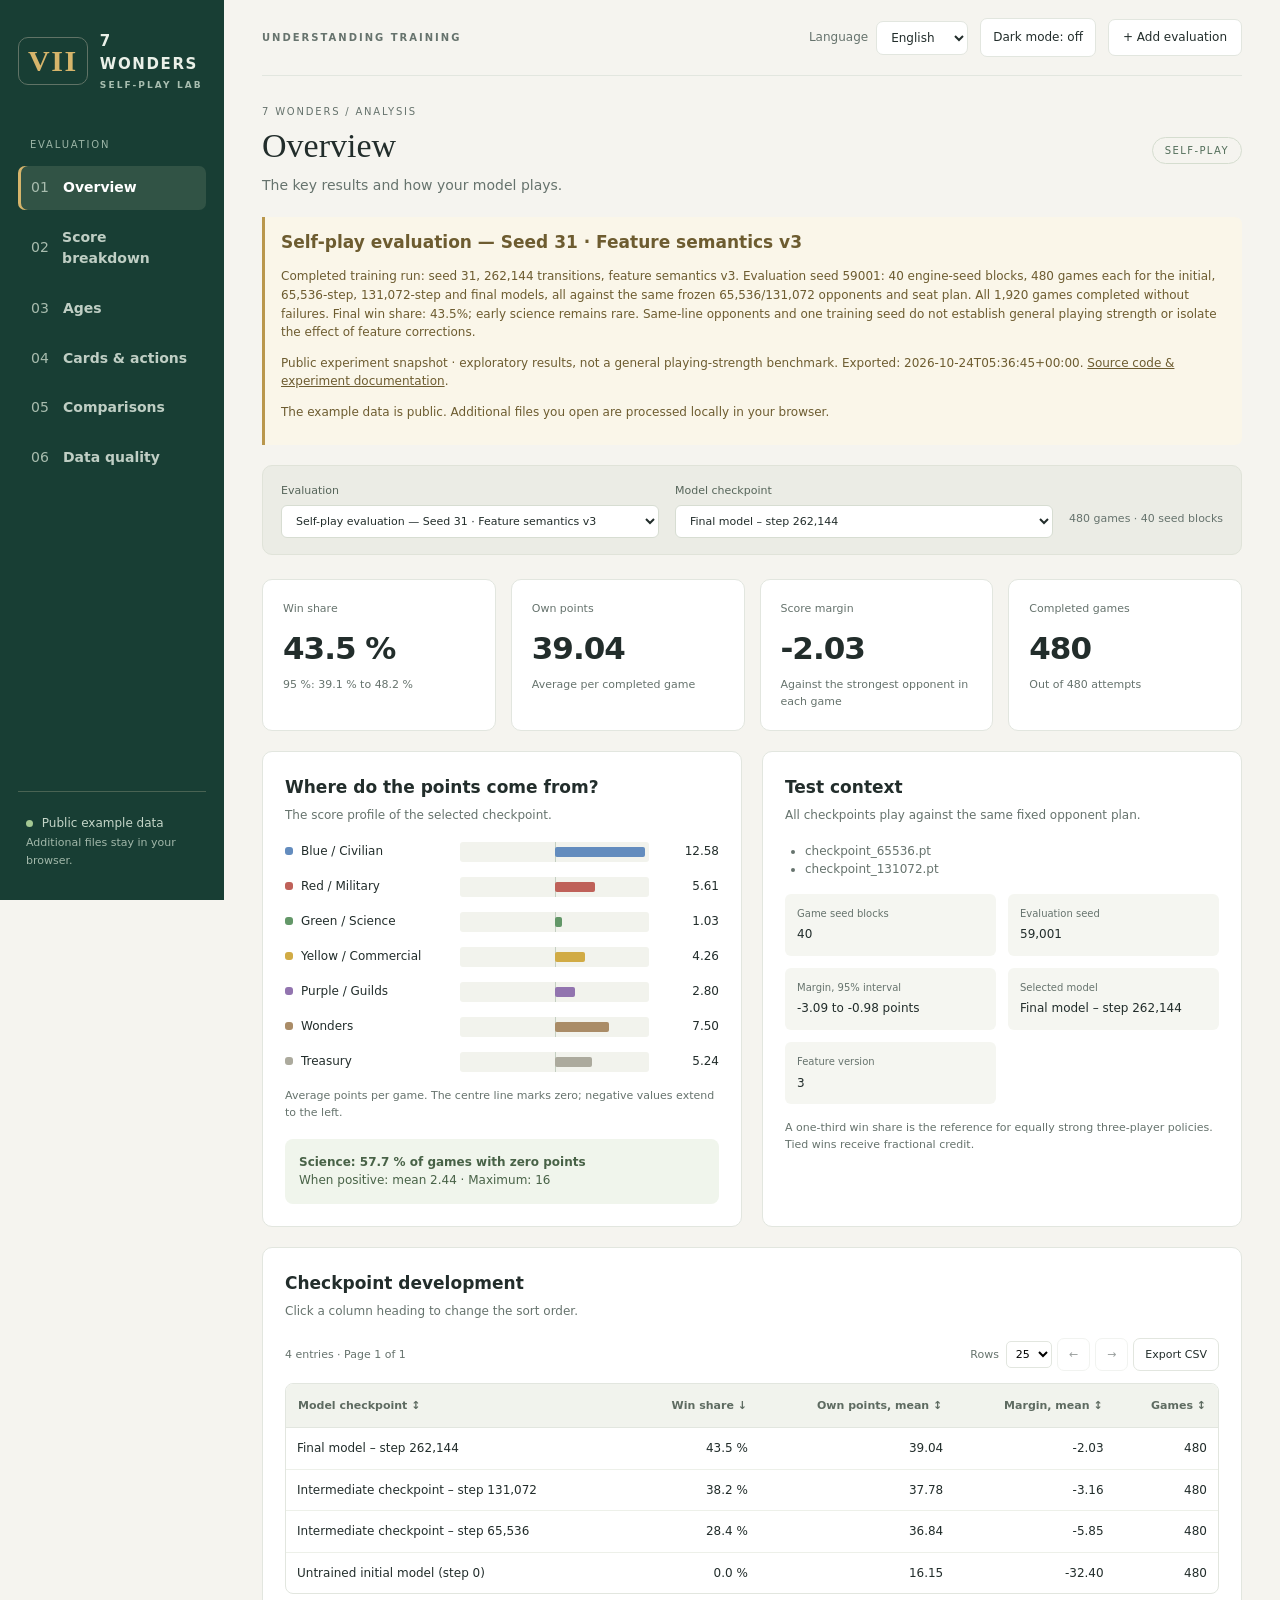
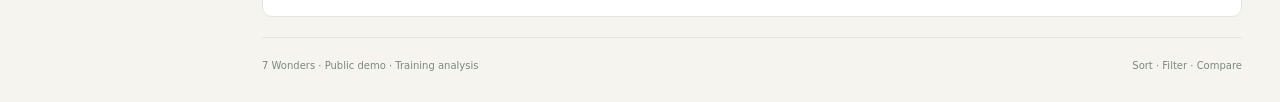
==== commit 93c7a9dc: "Add English-first dashboard with persistent German language option Localize all dashboard views, dyn" ====
--- a/demo/index.html
+++ b/demo/index.html
@@ -1,10 +1,172 @@
 <!doctype html>
-<html lang="de">
+<html lang="en">
 <head>
 <meta charset="utf-8">
 <meta name="viewport" content="width=device-width,initial-scale=1">
 <meta http-equiv="Content-Security-Policy" content="default-src 'none'; script-src 'unsafe-inline'; style-src 'unsafe-inline'; img-src data:; connect-src 'none'; base-uri 'none'; object-src 'none'">
-<title>7 Wonders · Self-Play-Auswertung</title>
+<title data-i18n="7 Wonders · Self-Play-Auswertung">7 Wonders · Self-play evaluation</title>
+<script>/* Display translations only: saved experiment data and identifiers stay unchanged. */
+(() => {
+  'use strict';
+  const messages = {
+    '7 Wonders · Self-Play-Auswertung': '7 Wonders · Self-play evaluation',
+    'SELF-PLAY LABOR': 'SELF-PLAY LAB', 'AUSWERTUNG': 'EVALUATION',
+    'Auswertungsbereiche': 'Evaluation sections', 'Lokale Auswertung': 'Local evaluation',
+    'Alle Daten bleiben in deinem Browser.': 'All data stays in your browser.',
+    'Öffentliche Beispieldaten': 'Public example data',
+    'Öffentlicher Demokontext': 'Public demo context',
+    'Zusätzliche Dateien bleiben im Browser.': 'Additional files stay in your browser.',
+    'TRAINING VERSTEHEN': 'UNDERSTANDING TRAINING', '+ Auswertung hinzufügen': '+ Add evaluation',
+    '7 WONDERS / ANALYSE': '7 WONDERS / ANALYSIS', 'Datenauswahl': 'Data selection',
+    'Sprache': 'Language', 'Auswertung': 'Evaluation', 'Modellstand': 'Model checkpoint',
+    '7 Wonders · Lokale Trainingsanalyse': '7 Wonders · Local training analysis',
+    '7 Wonders · Öffentliche Demo · Trainingsanalyse': '7 Wonders · Public demo · Training analysis',
+    'Sortieren · Filtern · Vergleichen': 'Sort · Filter · Compare',
+    'Bitte JavaScript aktivieren, um Tabellen zu sortieren und die Auswertung anzuzeigen.': 'Enable JavaScript to sort tables and view the evaluation.',
+    'Dark Mode: an': 'Dark mode: on', 'Dark Mode: aus': 'Dark mode: off',
+    'Zu heller Darstellung wechseln': 'Switch to light mode', 'Zu dunkler Darstellung wechseln': 'Switch to dark mode',
+    'Blau / Zivilbauten': 'Blue / Civilian', 'Rot / Militär': 'Red / Military',
+    'Grün / Wissenschaft': 'Green / Science', 'Gelb / Handel': 'Yellow / Commercial',
+    'Violett / Gilden': 'Purple / Guilds', 'Wunder': 'Wonders', 'Münzen': 'Treasury',
+    'Braun': 'Brown', 'Grau': 'Grey', 'Blau': 'Blue', 'Rot': 'Red', 'Grün': 'Green',
+    'Gelb': 'Yellow', 'Violett': 'Purple', 'Unbekannt': 'Unknown',
+    'Überblick': 'Overview', 'Die wichtigsten Ergebnisse und die Spielweise deines Modells.': 'The key results and how your model plays.',
+    'Punkteherkunft': 'Score breakdown', 'Durchschnitt, Streuung und Unterschiede zu den Gegnern.': 'Averages, distributions and differences from opponents.',
+    'Zeitalter': 'Ages', 'Wie Wirtschaft, Militär und Punkte im Laufe einer Partie entstehen.': 'How the economy, military and scores develop during a game.',
+    'Karten & Aktionen': 'Cards & actions', 'Welche Karten gewählt werden – und welche legalen Möglichkeiten ungenutzt bleiben.': 'Which cards are chosen—and which legal opportunities are passed over.',
+    'Vergleiche': 'Comparisons', 'Modellstände, Spielsituationen und geladene Trainingsläufe vergleichen.': 'Compare checkpoints, game situations and loaded training runs.',
+    'Datenqualität': 'Data quality', 'Vollständigkeit, Testbedingungen und Grenzen der Auswertung.': 'Coverage, test conditions and limits of the evaluation.',
+    'nicht erfasst': 'not recorded', 'nicht verfügbar': 'not available',
+    'Kein Intervall verfügbar': 'No interval available', ' bis ': ' to ', ' Punkte': ' points',
+    'Untrainiertes Ausgangsmodell (Schritt 0)': 'Untrained initial model (step 0)',
+    'Testmodell': 'Test model', 'Trainingsende': 'Final model', 'Zwischenstand': 'Intermediate checkpoint',
+    'Zusätzlicher Zwischenstand {number}': 'Additional checkpoint {number}',
+    ' – Schritt ': ' – step ', 'Zeilen': 'Rows', 'Alle': 'All',
+    'Vorherige Seite': 'Previous page', 'Nächste Seite': 'Next page', 'CSV exportieren': 'Export CSV',
+    '{count} Einträge · Seite {page} von {pages}': '{count} entries · Page {page} of {pages}',
+    'Keine passenden Daten vorhanden.': 'No matching data.',
+    'Handel + Münzen (nicht getrennt)': 'Commercial + treasury (combined)', 'Gesamt': 'Total',
+    'Sieganteil': 'Win share', 'Eigene Punkte Ø': 'Own points, mean', 'Vorsprung Ø': 'Margin, mean',
+    'Spiele': 'Games', 'Punkteprofile wurden nicht erfasst.': 'Score profiles were not recorded.',
+    'Durchschnittliche Punkte je Spiel. Die Mittellinie markiert 0; negative Werte liegen links.': 'Average points per game. The centre line marks zero; negative values extend to the left.',
+    'Eigene Punkte': 'Own points', 'Durchschnitt je abgeschlossenem Spiel': 'Average per completed game',
+    'Punktevorsprung': 'Score margin', 'Gegen den stärksten Gegner je Partie': 'Against the strongest opponent in each game',
+    'Abgeschlossene Spiele': 'Completed games', 'Von {attempts} Versuchen': 'Out of {attempts} attempts',
+    'Diese Auswertung enthält unvollständige Spiele. Kennzahlen beziehen sich auf abgeschlossene Partien.': 'This evaluation contains incomplete games. Metrics describe completed games.',
+    'Für diesen Modellstand fehlen teilweise Zeitalter- oder Aktionsdaten. Fehlende Werte werden als „nicht erfasst“ angezeigt.': 'Some age or action data is missing for this checkpoint. Missing values appear as “not recorded”.',
+    'Woher kommen die Punkte?': 'Where do the points come from?',
+    'Das Punkteprofil des ausgewählten Modellstands.': 'The score profile of the selected checkpoint.',
+    'Wissenschaft: {fraction} der Spiele ohne Punkte': 'Science: {fraction} of games with zero points',
+    'Bei vorhandenen Punkten: Ø {mean} · Maximum: {max}': 'When positive: mean {mean} · Maximum: {max}',
+    'Keine Spiele mit Wissenschaftspunkten.': 'No games with science points.',
+    'Der Test im Kontext': 'Test context', 'Alle Modellstände spielen gegen denselben festgelegten Gegnerplan.': 'All checkpoints play against the same fixed opponent plan.',
+    'Spiel-Seeds': 'Game seed blocks', 'Test-Seed': 'Evaluation seed',
+    'Vorsprung, 95%-Intervall': 'Margin, 95% interval', 'Ausgewähltes Modell': 'Selected model',
+    'Merkmalsversion': 'Feature version',
+    'Ein Drittel Sieganteil ist der Orientierungswert gleich starker Dreispieler-Policies. Geteilte Siege zählen anteilig.': 'A one-third win share is the reference for equally strong three-player policies. Tied wins receive fractional credit.',
+    'Entwicklung der Modellstände': 'Checkpoint development', 'Spaltenüberschriften anklicken, um die Reihenfolge zu ändern.': 'Click a column heading to change the sort order.',
+    'Punkteherkunft und Verteilung': 'Score breakdown and distribution',
+    'P10–P90 beschreibt den mittleren Bereich der Einzelspiele, kein Unsicherheitsintervall des Durchschnitts.': 'P10–P90 describes the middle range of individual games, not an uncertainty interval for the mean.',
+    'Kategorie': 'Category', 'Mittelwert': 'Mean', 'Median': 'Median', 'Maximum': 'Maximum',
+    'Ohne Punkte': 'Zero points', 'Ø bei positiven Punkten': 'Mean when positive',
+    'Punkteprofil': 'Score profile', 'Abstand zum besten Gegner': 'Margin against the best opponent',
+    'Je Partie derselbe Gegner, ausgewählt anhand seiner Gesamtpunkte.': 'The same opponent for each category within a game, selected by total score.', 'Abstand Ø': 'Margin, mean',
+    'Kartenfarbe und Punkteherkunft sind verschieden: Wunder und Wissenschaftsgilden können zu Wissenschaft beitragen; Wunderschilde zu Militär. Kategorien-Maxima stammen möglicherweise aus unterschiedlichen Spielen.': 'Card colour and scoring category differ: wonders and Scientists Guild can contribute to science; wonder shields can contribute to military. Category maxima may come from different games.',
+    'Vollständige Zeitalterfolgen: {covered} von {completed} Spielen. Mittelwerte können unterschiedliche verfügbare Teilmengen beschreiben.': 'Complete age sequences: {covered} of {completed} games. Means may describe different available subsets.',
+    'Aufbau über drei Zeitalter': 'Development across three ages',
+    'Zustände nach der Militärwertung; Zeitalter III zusätzlich nach finalen Gildeneffekten.': 'States after military scoring; Age III also includes final guild effects.',
+    'ENDE ZEITALTER {age}': 'END OF AGE {age}', 'Punkte im Mittel · {games} Spiele': 'Mean points · {games} games',
+    'Punktestand nicht erfasst': 'Score not recorded', 'Wertungsbereich': 'Scoring category',
+    'Ende I': 'End of I', 'Ende II': 'End of II', 'Ende III': 'End of III',
+    'Wirtschaft und Spielaufbau': 'Economy and development', 'Münzbestand': 'Coin balance',
+    'Militärstärke / Schilde': 'Military strength / shields', 'Vollendete Wunderabschnitte': 'Completed wonder stages',
+    'Feste Produktion Holz': 'Fixed wood production', 'Feste Produktion Erz': 'Fixed ore production',
+    'Feste Produktion Lehm': 'Fixed clay production', 'Feste Produktion Stein': 'Fixed stone production',
+    'Feste Produktion Stoff': 'Fixed textile production', 'Feste Produktion Glas': 'Fixed glass production',
+    'Feste Produktion Papyrus': 'Fixed papyrus production', 'Kennzahl': 'Metric',
+    'Zwischenstände sind Wertungen des aktuellen Zustands. Münzen können später ausgegeben werden; Wissenschaft und Gilden wachsen mit weiteren Karten. Ein Wertungszuwachs ist keine kausale Bewertung der zuletzt gewählten Aktion. Wahlproduktion ist nicht als feste Produktion eingerechnet.': 'Intermediate scores value the current state. Coins may be spent later; science and guild scores grow with further cards. A score increase is not the causal value of the last action. Choice production is excluded from fixed production.',
+    'Einzelne Karten und legale Alternativen': 'Individual cards and legal alternatives',
+    'Suche, Farbe und Zeitalter sind kombinierbar. CSV exportiert alle aktuell gefilterten Zeilen, auch über mehrere Seiten.': 'Combine search, colour and age filters. CSV exports all filtered rows, including those on other pages.',
+    'Kartenname': 'Card name', 'Zum Beispiel Workshop': 'For example, Workshop',
+    'Farbe': 'Colour', 'Alle Farben': 'All colours', 'Alle Zeitalter': 'All ages', 'Karte': 'Card',
+    'Bauaktionen': 'Build actions', 'Partien mit Bau (#)': 'Games with a build (#)', 'Partien mit Bau (%)': 'Games with a build (%)',
+    'Legale Angebote': 'Legal opportunities', 'Auswahlquote': 'Selection rate',
+    'Partien mit Bau = Anteil der Spiele, in denen die Karte als Gebäude gebaut wurde. Auswahlquote = Bauaktionen / Entscheidungen mit dieser legal baubaren Karte. Wiederholte Angebote zählen mehrfach. Verkäufe und Wunderbau zählen nicht als Gebäude.': 'Games with a build = games in which the card was built as a structure. Selection rate = build actions / decisions where that card was legal to build. Repeated opportunities count separately. Discards and wonder construction do not count as buildings.',
+    'Gebaute Farben und Aktionen je Zeitalter': 'Built colours and actions by age',
+    'Durchschnitt tatsächlich bestätigter Aktionen je Spiel.': 'Average confirmed actions per game.',
+    'Wunderbau': 'Wonder construction', 'Kartenverkauf': 'Discard for coins', 'Karten / Aktionen': 'Cards / actions',
+    'Zeitalter I': 'Age I', 'Zeitalter II': 'Age II', 'Zeitalter III': 'Age III',
+    'Modellstände auf demselben Testplan': 'Checkpoints on the same test plan',
+    'Vergleiche funktionieren innerhalb dieser Auswertung gegen unveränderte Gegner und Spiel-Seeds.': 'Comparisons within this evaluation use unchanged opponents and game seeds.',
+    'Direkter Fortschrittsvergleich': 'Paired progress comparison',
+    'Das geprüfte End-/Testmodell wird jeweils mit einem früheren Stand auf demselben Plan verglichen.': 'The final/test model is compared with each earlier checkpoint on the same plan.',
+    ' Prozentpunkte': ' percentage points', 'Hinweis auf Verbesserung': 'Evidence of improvement',
+    'Hinweis auf Verschlechterung': 'Evidence of deterioration', 'Noch nicht eindeutig': 'Not yet conclusive',
+    'Zu wenige Daten': 'Insufficient data', 'Verglichen mit': 'Compared with',
+    'Vorsprung-Zuwachs': 'Margin gain', '95%-Intervall / Punkte': '95% interval / points',
+    'Sieganteil-Zuwachs': 'Win-share gain', '95%-Intervall / Prozentpunkte': '95% interval / percentage points',
+    'Einordnung des Vorsprungs': 'Margin interpretation', 'Unterschiede zwischen Spielsituationen': 'Differences between game situations',
+    'Gruppieren nach': 'Group by', 'Gegnerpaar': 'Opponent pair', 'Spielerposition': 'Player seat',
+    'Spielausgang': 'Outcome', 'Gesamtpunkte': 'Total points', 'Gruppe': 'Group',
+    'Ausgewählte Punkte Ø': 'Selected points, mean', 'Geladene Trainingsläufe vergleichen': 'Compare loaded training runs',
+    'Weitere analysis.json-Dateien kannst du oben über „Auswertung hinzufügen“ öffnen.': 'Open more analysis.json files using “Add evaluation” above.',
+    'Modell': 'Model', 'Punkte Ø': 'Points, mean', 'Gegnerreferenzen': 'Reference opponents',
+    'Laufübergreifende Werte sind nur bei vergleichbaren Gegnern und Testbedingungen direkt interpretierbar. Gleich benannte Checkpoints aus verschiedenen Trainingsläufen sind verschiedene Modelle. Untergruppen sind beschreibend, keine separaten Signifikanztests.': 'Cross-run values are directly interpretable only with comparable opponents and test conditions. Identically named checkpoints from different runs are different models. Subgroups are descriptive, not separate significance tests.',
+    'Vollständigkeit der Spieldaten': 'Game data coverage',
+    'Erfasste Spiele im Verhältnis zu den abgeschlossenen Partien des ausgewählten Modells.': 'Recorded games relative to completed games for the selected model.',
+    'Information': 'Information', 'Erfasst / Anzahl': 'Recorded / count',
+    'Endzustände aller Spieler': 'Final states for all players', 'Vollständige Zeitalterfolgen': 'Complete age sequences',
+    'Aktionsprotokolle': 'Action traces', 'Fehlgeschlagene Spiele': 'Failed games',
+    'Abgebrochene Spiele': 'Truncated games', 'Fehlerhafte Punktesummen': 'Score-sum mismatches',
+    'Fehlerhafte Zeitalterfolgen': 'Invalid age sequences', 'Unbekannte gebaute Karten': 'Unknown built cards',
+    'Testbedingungen und Modellidentität': 'Test conditions and model identity',
+    'Unabhängige Spiel-Seeds': 'Independent game seed blocks', 'Modellpfad': 'Model path',
+    'Modell SHA-256': 'Model SHA-256', 'Simulator SHA-256': 'Simulator SHA-256',
+    'Kartendaten SHA-256': 'Card database SHA-256', 'Auswertungsdaten herunterladen': 'Download evaluation data',
+    'Die Interpretation gilt für die verwendete Simulatorvariante. Gespeicherte Berichte älterer Läufe können andere Merkmalsversionen verwenden. Wissenschaftsarmut ist ein Beobachtungsbefund, kein Beweis für die optimale Strategie.': 'Interpretation applies to the simulator variant used. Older reports may use different feature versions. Limited science use is an observation, not proof of an optimal strategy.',
+    '{games} Spiele · {seeds} Spiel-Seeds': '{games} games · {seeds} seed blocks',
+    'Datei zu groß. Bitte analysis.json statt eines Spielprotokolls auswählen.': 'File too large. Select analysis.json rather than a game log.',
+    'Bitte eine analysis.json aus der detaillierten Auswertung auswählen.': 'Select an analysis.json file from a detailed evaluation.',
+    'Ungültige JSON-Datei.': 'Invalid JSON file.', 'Import nicht möglich: ': 'Import failed: ',
+    'Sieg': 'Win', 'Niederlage': 'Loss', 'Gleichstand': 'Tie',
+    'Öffentlicher Experimentstand · explorative Ergebnisse, kein allgemeiner Spielstärke-Benchmark.': 'Public experiment snapshot · exploratory results, not a general playing-strength benchmark.',
+    'Exportiert: ': 'Exported: ', 'Quellcode und Experimentdokumentation': 'Source code & experiment documentation',
+    'Die Beispieldaten sind öffentlich. Zusätzlich geöffnete Dateien werden lokal im Browser verarbeitet.': 'The example data is public. Additional files you open are processed locally in your browser.',
+    'tabelle.csv': 'table.csv', 'modellvergleich.csv': 'model-comparison.csv', 'punkteherkunft.csv': 'score-breakdown.csv',
+    'zeitalter-punkte.csv': 'scores-by-age.csv', 'zeitalter-wirtschaft.csv': 'economy-by-age.csv',
+    'karten-gefiltert.csv': 'filtered-cards.csv', 'aktionen-je-zeitalter.csv': 'actions-by-age.csv',
+    'fortschritt.csv': 'progress.csv', 'untergruppen.csv': 'subgroups.csv',
+    'laufvergleich.csv': 'run-comparison.csv', 'datenqualitaet.csv': 'data-quality.csv'
+  };
+  const storageKey = 'sevenwonders-dashboard-language';
+  let language = 'en';
+  try {const saved=localStorage.getItem(storageKey);if(saved==='en'||saved==='de')language=saved;} catch (_) {}
+  const listeners = [];
+  const t = (key, values={}) => String(language==='en' ? messages[key]??key : key)
+    .replace(/\{(\w+)\}/g,(match,name)=>Object.hasOwn(values,name)?String(values[name]):match);
+  function apply(root=document) {
+    document.documentElement.lang=language;
+    for(const node of root.querySelectorAll('[data-i18n]'))node.textContent=t(node.getAttribute('data-i18n'));
+    for(const attr of ['title','placeholder','aria-label']){
+      for(const node of root.querySelectorAll('[data-i18n-'+attr+']'))node.setAttribute(attr,t(node.getAttribute('data-i18n-'+attr)));
+    }
+    for(const node of root.querySelectorAll('[data-language-en]')){
+      node.textContent=node.getAttribute('data-language-'+language)||node.getAttribute('data-language-en');
+    }
+    const select=root.getElementById?.('language-select');if(select)select.value=language;
+  }
+  function setLanguage(value) {
+    if(value!=='en'&&value!=='de')return false;
+    language=value;
+    try {localStorage.setItem(storageKey,value);} catch (_) {}
+    if(typeof document!=='undefined')apply();
+    listeners.forEach(fn=>fn());return true;
+  }
+  globalThis.SevenWondersI18n={t,locale:()=>language==='de'?'de-DE':'en-US',language:()=>language,
+    setLanguage,apply,subscribe:fn=>listeners.push(fn)};
+  if(typeof document!=='undefined')document.documentElement.lang=language;
+})();
+</script>
 <script>/* Runs in the head so the selected appearance is applied before first paint. */
 (() => {
   'use strict';
@@ -17,12 +179,13 @@
   const media = typeof matchMedia === 'function' ? matchMedia('(prefers-color-scheme: dark)') : null;
   let theme = preference || (media?.matches ? 'dark' : 'light');
   let toggle = null;
+  const t = key => globalThis.SevenWondersI18n?.t(key)??key;
   function apply() {
     document.documentElement.setAttribute('data-theme', theme);
     if (toggle) {
-      toggle.textContent = theme === 'dark' ? 'Dark Mode: an' : 'Dark Mode: aus';
+      toggle.textContent = t(theme === 'dark' ? 'Dark Mode: an' : 'Dark Mode: aus');
       toggle.setAttribute('aria-pressed', String(theme === 'dark'));
-      toggle.title = theme === 'dark' ? 'Zu heller Darstellung wechseln' : 'Zu dunkler Darstellung wechseln';
+      toggle.title = t(theme === 'dark' ? 'Zu heller Darstellung wechseln' : 'Zu dunkler Darstellung wechseln');
     }
   }
   media?.addEventListener?.('change', event => {
@@ -41,6 +204,7 @@
       apply();
     }
   };
+  globalThis.SevenWondersI18n?.subscribe(apply);
   apply();
 })();
 </script>
@@ -53,6 +217,11 @@
 /* Appearance switch: semantic colors above stay shared by both themes. */
 .topbar-actions{display:flex;flex-wrap:wrap;align-items:center;justify-content:flex-end;gap:12px;padding:10px 0}
 #theme-toggle{font-size:12px;padding:9px 12px;white-space:nowrap}
+.language-control{display:flex;align-items:center;gap:8px;font-size:12px;color:var(--muted)}
+.language-control select{padding:8px 10px;border:1px solid var(--line);border-radius:7px;background:var(--panel);color:var(--ink)}
+/* The enclosing translated label replaces browser-language file-picker chrome. */
+.import-button input{position:absolute;width:1px;height:1px;padding:0;margin:0;overflow:hidden;clip:rect(0,0,0,0);clip-path:inset(50%);white-space:nowrap;border:0}
+.import-button:focus-within{outline:3px solid #bb9655;outline-offset:3px}
 :root[data-theme="dark"]{color-scheme:dark;--paper:#111b18;--panel:#1b2822;--ink:#e8eee9;--muted:#acbcb0;--line:#3a4b40;--forest:#132e26}
 :root[data-theme="dark"] button,
 :root[data-theme="dark"] .import-button,
@@ -81,50 +250,55 @@
 :root[data-theme="dark"] .positive{color:#b6daa9}
 :root[data-theme="dark"] footer{color:var(--muted)}
 @media(max-width:700px){.topbar-actions{width:100%;gap:10px}}
+@media(max-width:700px){footer span:first-child{display:inline}}
 </style>
 </head>
 <body>
 <aside class="sidebar">
-  <a href="#overview" class="brand"><span class="brand-mark">VII</span><span>7 WONDERS<small>SELF-PLAY LABOR</small></span></a>
-  <div class="sidebar-label">AUSWERTUNG</div>
-  <nav aria-label="Auswertungsbereiche" id="navigation"></nav>
-  <div class="sidebar-footer"><span class="status-dot"></span> Öffentliche Beispieldaten<br><small>Zusätzliche Dateien bleiben im Browser.</small></div>
+  <a href="#overview" class="brand"><span class="brand-mark">VII</span><span>7 WONDERS<small data-i18n="SELF-PLAY LABOR">SELF-PLAY LAB</small></span></a>
+  <div class="sidebar-label" data-i18n="AUSWERTUNG">EVALUATION</div>
+  <nav aria-label="Evaluation sections" data-i18n-aria-label="Auswertungsbereiche" id="navigation"></nav>
+  <div class="sidebar-footer"><span class="status-dot"></span> <span data-i18n="Öffentliche Beispieldaten">Public example data</span><br><small data-i18n="Zusätzliche Dateien bleiben im Browser.">Additional files stay in your browser.</small></div>
 </aside>
 <main>
   <header class="topbar">
-    <span class="eyebrow">TRAINING VERSTEHEN</span>
+    <span class="eyebrow" data-i18n="TRAINING VERSTEHEN">UNDERSTANDING TRAINING</span>
     <div class="topbar-actions">
-      <button id="theme-toggle" type="button" aria-pressed="false">Dark Mode</button>
-      <label class="import-button">+ Auswertung hinzufügen<input id="import-file" type="file" accept=".json,application/json" multiple></label>
+      <label class="language-control"><span data-i18n="Sprache">Language</span><select id="language-select" aria-label="Language" data-i18n-aria-label="Sprache"><option value="en" lang="en">English</option><option value="de" lang="de">Deutsch</option></select></label>
+      <button id="theme-toggle" type="button" aria-pressed="false">Dark mode</button>
+      <label class="import-button"><span data-i18n="+ Auswertung hinzufügen">+ Add evaluation</span><input id="import-file" type="file" accept=".json,application/json" multiple></label>
     </div>
   </header>
-  <div class="page-header"><div><p class="kicker">7 WONDERS / ANALYSE</p><h1 id="page-title">Überblick</h1><p id="page-description" class="muted"></p></div><span class="pill">SELF-PLAY</span></div>
+  <div class="page-header"><div><p class="kicker" data-i18n="7 WONDERS / ANALYSE">7 WONDERS / ANALYSIS</p><h1 id="page-title">Overview</h1><p id="page-description" class="muted"></p></div><span class="pill">SELF-PLAY</span></div>
   <div id="error" role="alert" hidden></div>
-  <section class="notice demo-context" aria-label="Public demo context"><h2>Self-play evaluation — Seed 31 · Feature semantics v3</h2><p>Completed training run: seed 31, 262,144 transitions, feature semantics v3. Evaluation seed 59001: 40 engine-seed blocks, 480 games each for the initial, 65,536-step, 131,072-step and final models, all against the same frozen 65,536/131,072 opponents and seat plan. All 1,920 games completed without failures. Final win share: 43.5%; early science remains rare. Same-line opponents and one training seed do not establish general playing strength or isolate the effect of feature corrections.</p><p>Public experiment snapshot · exploratory results, not a general playing-strength benchmark. Exported 2026-10-24T05:17:57+00:00. <a href="https://github.com/martenkrohn/seven-wonders-rl">Source code &amp; experiment documentation</a>.</p><p>The example data is public. Additional files you open are processed locally in your browser.</p></section>
-  <section class="selectors" aria-label="Datenauswahl">
-    <label>Auswertung<select id="report-select"></select></label>
-    <label>Modellstand<select id="model-select"></select></label>
+  <section class="notice demo-context" aria-label="Public demo context" data-i18n-aria-label="Öffentlicher Demokontext"><h2 data-language-en="Self-play evaluation — Seed 31 · Feature semantics v3" data-language-de="Self-Play-Auswertung — Seed 31 · Merkmalsversion v3">Self-play evaluation — Seed 31 · Feature semantics v3</h2><p data-language-en="Completed training run: seed 31, 262,144 transitions, feature semantics v3. Evaluation seed 59001: 40 engine-seed blocks, 480 games each for the initial, 65,536-step, 131,072-step and final models, all against the same frozen 65,536/131,072 opponents and seat plan. All 1,920 games completed without failures. Final win share: 43.5%; early science remains rare. Same-line opponents and one training seed do not establish general playing strength or isolate the effect of feature corrections." data-language-de="Abgeschlossener Trainingslauf: Seed 31, 262.144 Schritte, Merkmalsversion v3. Test-Seed 59001: 40 Engine-Seed-Blöcke, jeweils 480 Spiele für das untrainierte Modell, die Stände bei 65.536 und 131.072 Schritten sowie das finale Modell. Alle spielen gegen dieselben eingefrorenen Gegner bei 65.536/131.072 Schritten und auf demselben Positionsplan. Alle 1.920 Spiele wurden ohne Fehler abgeschlossen. Finaler Sieganteil: 43,5 %; frühe Wissenschaft bleibt selten. Gegner derselben Trainingslinie und ein einzelner Trainings-Seed belegen weder allgemeine Spielstärke noch den isolierten Effekt der Merkmalskorrekturen.">Completed training run: seed 31, 262,144 transitions, feature semantics v3. Evaluation seed 59001: 40 engine-seed blocks, 480 games each for the initial, 65,536-step, 131,072-step and final models, all against the same frozen 65,536/131,072 opponents and seat plan. All 1,920 games completed without failures. Final win share: 43.5%; early science remains rare. Same-line opponents and one training seed do not establish general playing strength or isolate the effect of feature corrections.</p><p><span data-i18n="Öffentlicher Experimentstand · explorative Ergebnisse, kein allgemeiner Spielstärke-Benchmark.">Public experiment snapshot · exploratory results, not a general playing-strength benchmark.</span> <span data-i18n="Exportiert: ">Exported: </span>2026-10-24T05:36:45+00:00. <a href="https://github.com/martenkrohn/seven-wonders-rl" data-i18n="Quellcode und Experimentdokumentation">Source code &amp; experiment documentation</a>.</p><p data-i18n="Die Beispieldaten sind öffentlich. Zusätzlich geöffnete Dateien werden lokal im Browser verarbeitet.">The example data is public. Additional files you open are processed locally in your browser.</p></section>
+  <section class="selectors" aria-label="Data selection" data-i18n-aria-label="Datenauswahl">
+    <label><span data-i18n="Auswertung">Evaluation</span><select id="report-select"></select></label>
+    <label><span data-i18n="Modellstand">Model checkpoint</span><select id="model-select"></select></label>
     <span id="dataset-meta" class="dataset-meta"></span>
   </section>
   <div id="content"></div>
-  <footer>7 Wonders · Öffentliche Demo · Trainingsanalyse <span>Sortieren · Filtern · Vergleichen</span></footer>
+  <footer><span data-i18n="7 Wonders · Öffentliche Demo · Trainingsanalyse">7 Wonders · Public demo · Training analysis</span><span data-i18n="Sortieren · Filtern · Vergleichen">Sort · Filter · Compare</span></footer>
 </main>
-<noscript>Bitte JavaScript aktivieren, um Tabellen zu sortieren und die Auswertung anzuzeigen.</noscript>
-<script id="evaluation-data" type="application/json">[{"title": "Self-play evaluation — Seed 31 · Feature semantics v3", "labels": {"initial": "Untrainiertes Ausgangsmodell (Schritt 0)", "comparison_1": "Zwischenstand – Schritt 65.536", "comparison_2": "Zwischenstand – Schritt 131.072", "candidate": "Trainingsende – Schritt 262.144"}, "report": {"seed": 59001, "references": [{"checkpoint": "checkpoint_65536.pt", "sha256": "6f063aff828ca6e2d1c4396e3806b02cf843be1ae003b0ada632c15eb20a9ac6"}, {"checkpoint": "checkpoint_131072.pt", "sha256": "dee025061c6bb9acdc6388669c701377f4ed1d3940ab37a70ef8f0cc00c8aef9"}], "manifest_available": true, "model_descriptors": {"initial": {"checkpoint": "checkpoint_0.pt", "sha256": "d77c26c99c979428f6d067ba8c10f16e0430de9e687b9fa59ca2b183de9cf8fe", "timestep": 0}, "comparison_1": {"checkpoint": "checkpoint_65536.pt", "sha256": "6f063aff828ca6e2d1c4396e3806b02cf843be1ae003b0ada632c15eb20a9ac6", "timestep": 65536}, "comparison_2": {"checkpoint": "checkpoint_131072.pt", "sha256": "dee025061c6bb9acdc6388669c701377f4ed1d3940ab37a70ef8f0cc00c8aef9", "timestep": 131072}, "candidate": {"checkpoint": "latest.pt", "sha256": "c1235b96fd44d52c045eca4b1f3bbb00164deca56d49d764ece4c0e011063847", "timestep": 262144}}, "models": {"initial": {"attempted": 480, "completed": 480, "truncated": 0, "failed": 0, "completion_rate": 1.0, "win_rate": 0.0, "win_share": 0.0, "vp_tie_rate": 0.0, "vp_diff_mean": -32.395833333333336, "agent_vp_mean": 16.145833333333332, "vp_diff_std": 7.149124606473781, "total_games": 480, "valid_for_selection": true, "failure_reasons": {}, "categories": {"blue": {"n": 480, "mean": 2.7041666666666666, "median": 2.0, "std": 3.2377949243616744, "p10": 0.0, "p90": 7.0, "min": 0.0, "max": 14.0, "zero_fraction": 0.45625, "positive_fraction": 0.54375, "positive_mean": 4.973180076628353}, "military": {"n": 480, "mean": -4.808333333333334, "median": -6.0, "std": 2.3683532722594873, "p10": -6.0, "p90": -2.0, "min": -6.0, "max": 14.0, "zero_fraction": 0.022916666666666665, "positive_fraction": 0.04791666666666667, "positive_mean": 3.391304347826087}, "science": {"n": 480, "mean": 1.7708333333333333, "median": 1.0, "std": 2.5871443663279057, "p10": 0.0, "p90": 4.0, "min": 0.0, "max": 16.0, "zero_fraction": 0.36666666666666664, "positive_fraction": 0.6333333333333333, "positive_mean": 2.7960526315789473}, "yellow": {"n": 480, "mean": 0.39375, "median": 0.0, "std": 0.9248662628546177, "p10": 0.0, "p90": 2.0, "min": 0.0, "max": 6.0, "zero_fraction": 0.8041666666666667, "positive_fraction": 0.19583333333333333, "positive_mean": 2.0106382978723403}, "guild": {"n": 480, "mean": 1.18125, "median": 0.0, "std": 2.761050241755843, "p10": 0.0, "p90": 6.0, "min": 0.0, "max": 19.0, "zero_fraction": 0.8041666666666667, "positive_fraction": 0.19583333333333333, "positive_mean": 6.031914893617022}, "wonder": {"n": 480, "mean": 5.879166666666666, "median": 5.0, "std": 4.227142372677893, "p10": 0.0, "p90": 10.0, "min": 0.0, "max": 20.0, "zero_fraction": 0.10833333333333334, "positive_fraction": 0.8916666666666667, "positive_mean": 6.593457943925234}, "treasury": {"n": 480, "mean": 9.025, "median": 9.0, "std": 3.776489772262067, "p10": 4.0, "p90": 14.0, "min": 0.0, "max": 19.0, "zero_fraction": 0.00625, "positive_fraction": 0.99375, "positive_mean": 9.081761006289309}, "total": {"n": 480, "mean": 16.145833333333332, "median": 16.0, "std": 4.803165550504746, "p10": 10.0, "p90": 22.0, "min": 1.0, "max": 34.0, "zero_fraction": 0.0, "positive_fraction": 1.0, "positive_mean": 16.145833333333332}, "commercial_combined": null}, "seed_blocks": 40, "win_share_ci95": [0.0, 0.0], "vp_diff_ci95": [-33.291666666666664, -31.54994791666667], "coverage": {"completed": 480, "final_states": 480, "complete_age_sequences": 480, "action_traces": 480, "invalid_age_sequences": 0, "score_sum_mismatches": 0, "unknown_built_cards": 0}, "groups": {"opponents": {"checkpoint_131072 / checkpoint_131072": {"games": 120, "win_share": 0.0, "vp_diff_mean": -32.31666666666667, "categories": {"blue": {"n": 120, "mean": 2.7, "median": 2.0, "std": 3.1214312956291916, "p10": 0.0, "p90": 7.0, "min": 0.0, "max": 14.0, "zero_fraction": 0.45, "positive_fraction": 0.55, "positive_mean": 4.909090909090909}, "military": {"n": 120, "mean": -5.091666666666667, "median": -6.0, "std": 1.732030760568517, "p10": -6.0, "p90": -3.0, "min": -6.0, "max": 2.0, "zero_fraction": 0.025, "positive_fraction": 0.03333333333333333, "positive_mean": 1.25}, "science": {"n": 120, "mean": 1.7, "median": 1.0, "std": 2.451530134426253, "p10": 0.0, "p90": 4.0, "min": 0.0, "max": 10.0, "zero_fraction": 0.4083333333333333, "positive_fraction": 0.5916666666666667, "positive_mean": 2.8732394366197185}, "yellow": {"n": 120, "mean": 0.25833333333333336, "median": 0.0, "std": 0.6518669768868152, "p10": 0.0, "p90": 1.0, "min": 0.0, "max": 3.0, "zero_fraction": 0.8333333333333334, "positive_fraction": 0.16666666666666666, "positive_mean": 1.55}, "guild": {"n": 120, "mean": 1.2166666666666666, "median": 0.0, "std": 2.5825805354765263, "p10": 0.0, "p90": 6.0, "min": 0.0, "max": 11.0, "zero_fraction": 0.7833333333333333, "positive_fraction": 0.21666666666666667, "positive_mean": 5.615384615384615}, "wonder": {"n": 120, "mean": 5.275, "median": 3.0, "std": 3.859970854812248, "p10": 0.0, "p90": 10.0, "min": 0.0, "max": 15.0, "zero_fraction": 0.125, "positive_fraction": 0.875, "positive_mean": 6.0285714285714285}, "treasury": {"n": 120, "mean": 9.866666666666667, "median": 11.0, "std": 3.81211519005161, "p10": 4.9, "p90": 15.0, "min": 1.0, "max": 19.0, "zero_fraction": 0.0, "positive_fraction": 1.0, "positive_mean": 9.866666666666667}, "total": {"n": 120, "mean": 15.925, "median": 16.0, "std": 4.581052462771701, "p10": 10.9, "p90": 22.0, "min": 4.0, "max": 29.0, "zero_fraction": 0.0, "positive_fraction": 1.0, "positive_mean": 15.925}, "commercial_combined": null}}, "checkpoint_131072 / checkpoint_65536": {"games": 120, "win_share": 0.0, "vp_diff_mean": -32.99166666666667, "categories": {"blue": {"n": 120, "mean": 2.825, "median": 2.0, "std": 3.04593308090203, "p10": 0.0, "p90": 6.0, "min": 0.0, "max": 14.0, "zero_fraction": 0.4083333333333333, "positive_fraction": 0.5916666666666667, "positive_mean": 4.774647887323944}, "military": {"n": 120, "mean": -5.083333333333333, "median": -6.0, "std": 1.5894618236651323, "p10": -6.0, "p90": -3.0, "min": -6.0, "max": 1.0, "zero_fraction": 0.03333333333333333, "positive_fraction": 0.008333333333333333, "positive_mean": 1.0}, "science": {"n": 120, "mean": 1.7083333333333333, "median": 1.0, "std": 2.457627017176438, "p10": 0.0, "p90": 4.0, "min": 0.0, "max": 13.0, "zero_fraction": 0.35833333333333334, "positive_fraction": 0.6416666666666667, "positive_mean": 2.6623376623376624}, "yellow": {"n": 120, "mean": 0.44166666666666665, "median": 0.0, "std": 1.078547119456952, "p10": 0.0, "p90": 2.0, "min": 0.0, "max": 6.0, "zero_fraction": 0.8083333333333333, "positive_fraction": 0.19166666666666668, "positive_mean": 2.3043478260869565}, "guild": {"n": 120, "mean": 1.075, "median": 0.0, "std": 2.711587788240191, "p10": 0.0, "p90": 5.1000000000000085, "min": 0.0, "max": 19.0, "zero_fraction": 0.8166666666666667, "positive_fraction": 0.18333333333333332, "positive_mean": 5.863636363636363}, "wonder": {"n": 120, "mean": 6.108333333333333, "median": 5.0, "std": 4.172920307037852, "p10": 1.8000000000000007, "p90": 10.0, "min": 0.0, "max": 20.0, "zero_fraction": 0.1, "positive_fraction": 0.9, "positive_mean": 6.787037037037037}, "treasury": {"n": 120, "mean": 8.758333333333333, "median": 9.0, "std": 3.7103365375963167, "p10": 4.0, "p90": 13.0, "min": 0.0, "max": 17.0, "zero_fraction": 0.008333333333333333, "positive_fraction": 0.9916666666666667, "positive_mean": 8.831932773109244}, "total": {"n": 120, "mean": 15.833333333333334, "median": 16.0, "std": 4.812021982031623, "p10": 10.0, "p90": 21.10000000000001, "min": 1.0, "max": 30.0, "zero_fraction": 0.0, "positive_fraction": 1.0, "positive_mean": 15.833333333333334}, "commercial_combined": null}}, "checkpoint_65536 / checkpoint_131072": {"games": 120, "win_share": 0.0, "vp_diff_mean": -32.99166666666667, "categories": {"blue": {"n": 120, "mean": 2.533333333333333, "median": 1.0, "std": 3.371283962462307, "p10": 0.0, "p90": 7.1000000000000085, "min": 0.0, "max": 14.0, "zero_fraction": 0.5, "positive_fraction": 0.5, "positive_mean": 5.066666666666666}, "military": {"n": 120, "mean": -4.541666666666667, "median": -6.0, "std": 2.719974979460085, "p10": -6.0, "p90": -2.0, "min": -6.0, "max": 10.0, "zero_fraction": 0.016666666666666666, "positive_fraction": 0.075, "positive_mean": 3.5555555555555554}, "science": {"n": 120, "mean": 1.975, "median": 1.0, "std": 2.829789450353742, "p10": 0.0, "p90": 5.0, "min": 0.0, "max": 13.0, "zero_fraction": 0.35833333333333334, "positive_fraction": 0.6416666666666667, "positive_mean": 3.0779220779220777}, "yellow": {"n": 120, "mean": 0.4083333333333333, "median": 0.0, "std": 0.9617330999583802, "p10": 0.0, "p90": 2.0, "min": 0.0, "max": 5.0, "zero_fraction": 0.8083333333333333, "positive_fraction": 0.19166666666666668, "positive_mean": 2.130434782608696}, "guild": {"n": 120, "mean": 1.0166666666666666, "median": 0.0, "std": 2.459618308238541, "p10": 0.0, "p90": 5.1000000000000085, "min": 0.0, "max": 11.0, "zero_fraction": 0.8333333333333334, "positive_fraction": 0.16666666666666666, "positive_mean": 6.1}, "wonder": {"n": 120, "mean": 5.8, "median": 5.0, "std": 4.180510335672747, "p10": 0.0, "p90": 10.0, "min": 0.0, "max": 20.0, "zero_fraction": 0.11666666666666667, "positive_fraction": 0.8833333333333333, "positive_mean": 6.566037735849057}, "treasury": {"n": 120, "mean": 9.066666666666666, "median": 9.0, "std": 3.534905310691583, "p10": 4.0, "p90": 13.100000000000009, "min": 1.0, "max": 16.0, "zero_fraction": 0.0, "positive_fraction": 1.0, "positive_mean": 9.066666666666666}, "total": {"n": 120, "mean": 16.258333333333333, "median": 16.0, "std": 5.117772681765206, "p10": 10.9, "p90": 22.10000000000001, "min": 7.0, "max": 34.0, "zero_fraction": 0.0, "positive_fraction": 1.0, "positive_mean": 16.258333333333333}, "commercial_combined": null}}, "checkpoint_65536 / checkpoint_65536": {"games": 120, "win_share": 0.0, "vp_diff_mean": -31.283333333333335, "categories": {"blue": {"n": 120, "mean": 2.7583333333333333, "median": 2.0, "std": 3.3911547525224432, "p10": 0.0, "p90": 8.0, "min": 0.0, "max": 14.0, "zero_fraction": 0.4666666666666667, "positive_fraction": 0.5333333333333333, "positive_mean": 5.171875}, "military": {"n": 120, "mean": -4.516666666666667, "median": -6.0, "std": 3.033104386964323, "p10": -6.0, "p90": -1.8999999999999915, "min": -6.0, "max": 14.0, "zero_fraction": 0.016666666666666666, "positive_fraction": 0.075, "positive_mean": 4.444444444444445}, "science": {"n": 120, "mean": 1.7, "median": 1.0, "std": 2.5806975801127883, "p10": 0.0, "p90": 4.1000000000000085, "min": 0.0, "max": 16.0, "zero_fraction": 0.3416666666666667, "positive_fraction": 0.6583333333333333, "positive_mean": 2.5822784810126582}, "yellow": {"n": 120, "mean": 0.4666666666666667, "median": 0.0, "std": 0.9392668535736914, "p10": 0.0, "p90": 2.0, "min": 0.0, "max": 4.0, "zero_fraction": 0.7666666666666667, "positive_fraction": 0.23333333333333334, "positive_mean": 2.0}, "guild": {"n": 120, "mean": 1.4166666666666667, "median": 0.0, "std": 3.2134699141098064, "p10": 0.0, "p90": 7.0, "min": 0.0, "max": 18.0, "zero_fraction": 0.7833333333333333, "positive_fraction": 0.21666666666666667, "positive_mean": 6.538461538461538}, "wonder": {"n": 120, "mean": 6.333333333333333, "median": 5.0, "std": 4.588633299312068, "p10": 2.9000000000000004, "p90": 13.0, "min": 0.0, "max": 20.0, "zero_fraction": 0.09166666666666666, "positive_fraction": 0.9083333333333333, "positive_mean": 6.972477064220183}, "treasury": {"n": 120, "mean": 8.408333333333333, "median": 8.0, "std": 3.8847904991417774, "p10": 3.0, "p90": 13.0, "min": 0.0, "max": 18.0, "zero_fraction": 0.016666666666666666, "positive_fraction": 0.9833333333333333, "positive_mean": 8.55084745762712}, "total": {"n": 120, "mean": 16.566666666666666, "median": 16.0, "std": 4.6488947312476565, "p10": 11.0, "p90": 22.10000000000001, "min": 8.0, "max": 29.0, "zero_fraction": 0.0, "positive_fraction": 1.0, "positive_mean": 16.566666666666666}, "commercial_combined": null}}}, "seat": {"0": {"games": 160, "win_share": 0.0, "vp_diff_mean": -33.3, "categories": {"blue": {"n": 160, "mean": 2.35625, "median": 2.0, "std": 3.2621826952977355, "p10": 0.0, "p90": 7.0, "min": 0.0, "max": 14.0, "zero_fraction": 0.4875, "positive_fraction": 0.5125, "positive_mean": 4.597560975609756}, "military": {"n": 160, "mean": -4.6625, "median": -6.0, "std": 2.167623987226567, "p10": -6.0, "p90": -2.0, "min": -6.0, "max": 6.0, "zero_fraction": 0.0125, "positive_fraction": 0.05, "positive_mean": 2.5}, "science": {"n": 160, "mean": 1.86875, "median": 1.0, "std": 2.5620350187887753, "p10": 0.0, "p90": 4.0, "min": 0.0, "max": 13.0, "zero_fraction": 0.325, "positive_fraction": 0.675, "positive_mean": 2.7685185185185186}, "yellow": {"n": 160, "mean": 0.5375, "median": 0.0, "std": 1.1504754451964632, "p10": 0.0, "p90": 2.0, "min": 0.0, "max": 6.0, "zero_fraction": 0.76875, "positive_fraction": 0.23125, "positive_mean": 2.324324324324324}, "guild": {"n": 160, "mean": 0.95625, "median": 0.0, "std": 2.39621283226261, "p10": 0.0, "p90": 5.099999999999994, "min": 0.0, "max": 13.0, "zero_fraction": 0.8375, "positive_fraction": 0.1625, "positive_mean": 5.884615384615385}, "wonder": {"n": 160, "mean": 5.84375, "median": 4.0, "std": 4.11179230232997, "p10": 0.0, "p90": 10.0, "min": 0.0, "max": 15.0, "zero_fraction": 0.10625, "positive_fraction": 0.89375, "positive_mean": 6.538461538461538}, "treasury": {"n": 160, "mean": 8.90625, "median": 9.0, "std": 3.8742690842919005, "p10": 4.0, "p90": 14.0, "min": 0.0, "max": 18.0, "zero_fraction": 0.00625, "positive_fraction": 0.99375, "positive_mean": 8.962264150943396}, "total": {"n": 160, "mean": 15.80625, "median": 16.0, "std": 4.417998521672455, "p10": 11.0, "p90": 21.0, "min": 6.0, "max": 32.0, "zero_fraction": 0.0, "positive_fraction": 1.0, "positive_mean": 15.80625}, "commercial_combined": null}}, "1": {"games": 160, "win_share": 0.0, "vp_diff_mean": -32.0125, "categories": {"blue": {"n": 160, "mean": 2.4375, "median": 0.0, "std": 2.976338984390051, "p10": 0.0, "p90": 7.0, "min": 0.0, "max": 12.0, "zero_fraction": 0.51875, "positive_fraction": 0.48125, "positive_mean": 5.064935064935065}, "military": {"n": 160, "mean": -4.8, "median": -6.0, "std": 2.39478600296561, "p10": -6.0, "p90": -3.0, "min": -6.0, "max": 14.0, "zero_fraction": 0.03125, "positive_fraction": 0.0375, "positive_mean": 4.333333333333333}, "science": {"n": 160, "mean": 1.91875, "median": 1.0, "std": 2.4722759630550954, "p10": 0.0, "p90": 4.099999999999994, "min": 0.0, "max": 13.0, "zero_fraction": 0.325, "positive_fraction": 0.675, "positive_mean": 2.8425925925925926}, "yellow": {"n": 160, "mean": 0.3, "median": 0.0, "std": 0.722841614740048, "p10": 0.0, "p90": 1.0, "min": 0.0, "max": 3.0, "zero_fraction": 0.81875, "positive_fraction": 0.18125, "positive_mean": 1.6551724137931034}, "guild": {"n": 160, "mean": 1.15625, "median": 0.0, "std": 2.6446806872475173, "p10": 0.0, "p90": 6.0, "min": 0.0, "max": 14.0, "zero_fraction": 0.79375, "positive_fraction": 0.20625, "positive_mean": 5.606060606060606}, "wonder": {"n": 160, "mean": 6.25625, "median": 5.0, "std": 4.281131385218165, "p10": 3.0, "p90": 13.0, "min": 0.0, "max": 20.0, "zero_fraction": 0.0875, "positive_fraction": 0.9125, "positive_mean": 6.8561643835616435}, "treasury": {"n": 160, "mean": 8.96875, "median": 9.0, "std": 3.695304241534112, "p10": 4.0, "p90": 14.0, "min": 0.0, "max": 17.0, "zero_fraction": 0.0125, "positive_fraction": 0.9875, "positive_mean": 9.082278481012658}, "total": {"n": 160, "mean": 16.2375, "median": 16.0, "std": 4.744058784416567, "p10": 10.9, "p90": 22.0, "min": 1.0, "max": 30.0, "zero_fraction": 0.0, "positive_fraction": 1.0, "positive_mean": 16.2375}, "commercial_combined": null}}, "2": {"games": 160, "win_share": 0.0, "vp_diff_mean": -31.875, "categories": {"blue": {"n": 160, "mean": 3.31875, "median": 2.0, "std": 3.3733734506425463, "p10": 0.0, "p90": 8.0, "min": 0.0, "max": 14.0, "zero_fraction": 0.3625, "positive_fraction": 0.6375, "positive_mean": 5.205882352941177}, "military": {"n": 160, "mean": -4.9625, "median": -6.0, "std": 2.5196415915760717, "p10": -6.0, "p90": -2.9000000000000057, "min": -6.0, "max": 10.0, "zero_fraction": 0.025, "positive_fraction": 0.05625, "positive_mean": 3.5555555555555554}, "science": {"n": 160, "mean": 1.525, "median": 1.0, "std": 2.704047891587721, "p10": 0.0, "p90": 5.0, "min": 0.0, "max": 16.0, "zero_fraction": 0.45, "positive_fraction": 0.55, "positive_mean": 2.772727272727273}, "yellow": {"n": 160, "mean": 0.34375, "median": 0.0, "std": 0.8295094559436921, "p10": 0.0, "p90": 2.0, "min": 0.0, "max": 5.0, "zero_fraction": 0.825, "positive_fraction": 0.175, "positive_mean": 1.9642857142857142}, "guild": {"n": 160, "mean": 1.43125, "median": 0.0, "std": 3.1654815490695882, "p10": 0.0, "p90": 6.0, "min": 0.0, "max": 19.0, "zero_fraction": 0.78125, "positive_fraction": 0.21875, "positive_mean": 6.542857142857143}, "wonder": {"n": 160, "mean": 5.5375, "median": 4.0, "std": 4.255713071859991, "p10": 0.0, "p90": 10.0, "min": 0.0, "max": 20.0, "zero_fraction": 0.13125, "positive_fraction": 0.86875, "positive_mean": 6.374100719424461}, "treasury": {"n": 160, "mean": 9.2, "median": 10.0, "std": 3.751333096380539, "p10": 4.0, "p90": 13.0, "min": 1.0, "max": 19.0, "zero_fraction": 0.0, "positive_fraction": 1.0, "positive_mean": 9.2}, "total": {"n": 160, "mean": 16.39375, "median": 16.0, "std": 5.196268943915432, "p10": 10.0, "p90": 23.099999999999994, "min": 4.0, "max": 34.0, "zero_fraction": 0.0, "positive_fraction": 1.0, "positive_mean": 16.39375}, "commercial_combined": null}}}, "wonder": {"Alexandria A (ID 5)": {"games": 44, "win_share": 0.0, "vp_diff_mean": -33.06818181818182, "categories": {"blue": {"n": 44, "mean": 2.3863636363636362, "median": 2.0, "std": 2.67323356367348, "p10": 0.0, "p90": 6.0, "min": 0.0, "max": 8.0, "zero_fraction": 0.4772727272727273, "positive_fraction": 0.5227272727272727, "positive_mean": 4.565217391304348}, "military": {"n": 44, "mean": -5.204545454545454, "median": -6.0, "std": 1.3069663947572614, "p10": -6.0, "p90": -3.299999999999997, "min": -6.0, "max": -2.0, "zero_fraction": 0.0, "positive_fraction": 0.0, "positive_mean": null}, "science": {"n": 44, "mean": 2.159090909090909, "median": 1.0, "std": 2.4582253559888376, "p10": 0.0, "p90": 5.0, "min": 0.0, "max": 13.0, "zero_fraction": 0.3181818181818182, "positive_fraction": 0.6818181818181818, "positive_mean": 3.1666666666666665}, "yellow": {"n": 44, "mean": 0.5454545454545454, "median": 0.0, "std": 1.0543103186130183, "p10": 0.0, "p90": 2.0, "min": 0.0, "max": 4.0, "zero_fraction": 0.7272727272727273, "positive_fraction": 0.2727272727272727, "positive_mean": 2.0}, "guild": {"n": 44, "mean": 1.8409090909090908, "median": 0.0, "std": 3.463728822435714, "p10": 0.0, "p90": 7.0, "min": 0.0, "max": 14.0, "zero_fraction": 0.75, "positive_fraction": 0.25, "positive_mean": 7.363636363636363}, "wonder": {"n": 44, "mean": 4.954545454545454, "median": 3.0, "std": 3.548075953979369, "p10": 3.0, "p90": 10.0, "min": 0.0, "max": 10.0, "zero_fraction": 0.09090909090909091, "positive_fraction": 0.9090909090909091, "positive_mean": 5.45}, "treasury": {"n": 44, "mean": 8.545454545454545, "median": 9.0, "std": 3.9740896353444355, "p10": 3.0, "p90": 12.700000000000003, "min": 0.0, "max": 17.0, "zero_fraction": 0.022727272727272728, "positive_fraction": 0.9772727272727273, "positive_mean": 8.744186046511627}, "total": {"n": 44, "mean": 15.227272727272727, "median": 15.0, "std": 4.611564693856071, "p10": 10.0, "p90": 21.0, "min": 8.0, "max": 30.0, "zero_fraction": 0.0, "positive_fraction": 1.0, "positive_mean": 15.227272727272727}, "commercial_combined": null}}, "Alexandria B (ID 12)": {"games": 48, "win_share": 0.0, "vp_diff_mean": -33.166666666666664, "categories": {"blue": {"n": 48, "mean": 2.6041666666666665, "median": 2.0, "std": 2.97727212487464, "p10": 0.0, "p90": 7.0, "min": 0.0, "max": 10.0, "zero_fraction": 0.3958333333333333, "positive_fraction": 0.6041666666666666, "positive_mean": 4.310344827586207}, "military": {"n": 48, "mean": -4.145833333333333, "median": -5.0, "std": 3.303972251531312, "p10": -6.0, "p90": -0.6999999999999957, "min": -6.0, "max": 14.0, "zero_fraction": 0.0625, "positive_fraction": 0.041666666666666664, "positive_mean": 7.5}, "science": {"n": 48, "mean": 2.6458333333333335, "median": 1.0, "std": 3.3757072304267672, "p10": 0.0, "p90": 8.0, "min": 0.0, "max": 13.0, "zero_fraction": 0.3333333333333333, "positive_fraction": 0.6666666666666666, "positive_mean": 3.96875}, "yellow": {"n": 48, "mean": 0.625, "median": 0.0, "std": 0.9709316831442536, "p10": 0.0, "p90": 2.0, "min": 0.0, "max": 4.0, "zero_fraction": 0.6458333333333334, "positive_fraction": 0.3541666666666667, "positive_mean": 1.7647058823529411}, "guild": {"n": 48, "mean": 1.9166666666666667, "median": 0.0, "std": 2.9498116700713095, "p10": 0.0, "p90": 7.0, "min": 0.0, "max": 8.0, "zero_fraction": 0.6875, "positive_fraction": 0.3125, "positive_mean": 6.133333333333334}, "wonder": {"n": 48, "mean": 4.375, "median": 7.0, "std": 3.3888604279314896, "p10": 0.0, "p90": 7.0, "min": 0.0, "max": 7.0, "zero_fraction": 0.375, "positive_fraction": 0.625, "positive_mean": 7.0}, "treasury": {"n": 48, "mean": 7.208333333333333, "median": 6.5, "std": 3.5116373990237406, "p10": 3.0, "p90": 12.300000000000004, "min": 0.0, "max": 15.0, "zero_fraction": 0.020833333333333332, "positive_fraction": 0.9791666666666666, "positive_mean": 7.361702127659575}, "total": {"n": 48, "mean": 15.229166666666666, "median": 13.5, "std": 5.030074483102169, "p10": 10.0, "p90": 22.0, "min": 6.0, "max": 28.0, "zero_fraction": 0.0, "positive_fraction": 1.0, "positive_mean": 15.229166666666666}, "commercial_combined": null}}, "Babylon A (ID 1)": {"games": 48, "win_share": 0.0, "vp_diff_mean": -33.5, "categories": {"blue": {"n": 48, "mean": 2.6875, "median": 2.0, "std": 3.0967472854593736, "p10": 0.0, "p90": 7.0, "min": 0.0, "max": 11.0, "zero_fraction": 0.4583333333333333, "positive_fraction": 0.5416666666666666, "positive_mean": 4.961538461538462}, "military": {"n": 48, "mean": -5.458333333333333, "median": -6.0, "std": 1.2068956964966866, "p10": -6.0, "p90": -4.0, "min": -6.0, "max": 1.0, "zero_fraction": 0.0, "positive_fraction": 0.020833333333333332, "positive_mean": 1.0}, "science": {"n": 48, "mean": 1.9791666666666667, "median": 1.0, "std": 2.10643442153375, "p10": 0.0, "p90": 4.0, "min": 0.0, "max": 10.0, "zero_fraction": 0.125, "positive_fraction": 0.875, "positive_mean": 2.261904761904762}, "yellow": {"n": 48, "mean": 0.4166666666666667, "median": 0.0, "std": 1.0172129679778086, "p10": 0.0, "p90": 2.0, "min": 0.0, "max": 5.0, "zero_fraction": 0.8333333333333334, "positive_fraction": 0.16666666666666666, "positive_mean": 2.5}, "guild": {"n": 48, "mean": 0.5416666666666666, "median": 0.0, "std": 1.632461502013311, "p10": 0.0, "p90": 3.0, "min": 0.0, "max": 9.0, "zero_fraction": 0.875, "positive_fraction": 0.125, "positive_mean": 4.333333333333333}, "wonder": {"n": 48, "mean": 6.354166666666667, "median": 3.0, "std": 3.496960485748858, "p10": 3.0, "p90": 10.0, "min": 3.0, "max": 10.0, "zero_fraction": 0.0, "positive_fraction": 1.0, "positive_mean": 6.354166666666667}, "treasury": {"n": 48, "mean": 8.541666666666666, "median": 8.0, "std": 3.6569473456544177, "p10": 4.0, "p90": 13.0, "min": 0.0, "max": 18.0, "zero_fraction": 0.020833333333333332, "positive_fraction": 0.9791666666666666, "positive_mean": 8.72340425531915}, "total": {"n": 48, "mean": 15.0625, "median": 15.0, "std": 4.053836917045381, "p10": 9.7, "p90": 20.300000000000004, "min": 8.0, "max": 24.0, "zero_fraction": 0.0, "positive_fraction": 1.0, "positive_mean": 15.0625}, "commercial_combined": null}}, "Babylon B (ID 8)": {"games": 20, "win_share": 0.0, "vp_diff_mean": -30.6, "categories": {"blue": {"n": 20, "mean": 3.4, "median": 3.5, "std": 3.168595903550972, "p10": 0.0, "p90": 7.100000000000001, "min": 0.0, "max": 8.0, "zero_fraction": 0.4, "positive_fraction": 0.6, "positive_mean": 5.666666666666667}, "military": {"n": 20, "mean": -4.75, "median": -6.0, "std": 3.404041715373065, "p10": -6.0, "p90": -4.29999999999999, "min": -6.0, "max": 8.0, "zero_fraction": 0.0, "positive_fraction": 0.1, "positive_mean": 5.0}, "science": {"n": 20, "mean": 2.35, "median": 1.0, "std": 3.380458548777074, "p10": 0.0, "p90": 9.0, "min": 0.0, "max": 9.0, "zero_fraction": 0.35, "positive_fraction": 0.65, "positive_mean": 3.6153846153846154}, "yellow": {"n": 20, "mean": 0.45, "median": 0.0, "std": 0.8046738469715542, "p10": 0.0, "p90": 2.0, "min": 0.0, "max": 2.0, "zero_fraction": 0.75, "positive_fraction": 0.25, "positive_mean": 1.8}, "guild": {"n": 20, "mean": 0.0, "median": 0.0, "std": 0.0, "p10": 0.0, "p90": 0.0, "min": 0.0, "max": 0.0, "zero_fraction": 1.0, "positive_fraction": 0.0, "positive_mean": null}, "wonder": {"n": 20, "mean": 1.65, "median": 3.0, "std": 1.4924811556599298, "p10": 0.0, "p90": 3.0, "min": 0.0, "max": 3.0, "zero_fraction": 0.45, "positive_fraction": 0.55, "positive_mean": 3.0}, "treasury": {"n": 20, "mean": 11.25, "median": 11.5, "std": 2.8613807855648994, "p10": 7.9, "p90": 15.100000000000001, "min": 7.0, "max": 16.0, "zero_fraction": 0.0, "positive_fraction": 1.0, "positive_mean": 11.25}, "total": {"n": 20, "mean": 14.35, "median": 14.0, "std": 2.650943228362313, "p10": 11.9, "p90": 16.1, "min": 11.0, "max": 24.0, "zero_fraction": 0.0, "positive_fraction": 1.0, "positive_mean": 14.35}, "commercial_combined": null}}, "Ephesos A (ID 4)": {"games": 40, "win_share": 0.0, "vp_diff_mean": -33.5, "categories": {"blue": {"n": 40, "mean": 2.175, "median": 0.0, "std": 2.764846288675014, "p10": 0.0, "p90": 6.0, "min": 0.0, "max": 8.0, "zero_fraction": 0.575, "positive_fraction": 0.425, "positive_mean": 5.117647058823529}, "military": {"n": 40, "mean": -4.9, "median": -6.0, "std": 1.9723082923316022, "p10": -6.0, "p90": -1.7999999999999972, "min": -6.0, "max": 1.0, "zero_fraction": 0.05, "positive_fraction": 0.05, "positive_mean": 1.0}, "science": {"n": 40, "mean": 2.525, "median": 1.0, "std": 3.3540087954565654, "p10": 0.0, "p90": 10.0, "min": 0.0, "max": 13.0, "zero_fraction": 0.25, "positive_fraction": 0.75, "positive_mean": 3.3666666666666667}, "yellow": {"n": 40, "mean": 0.325, "median": 0.0, "std": 0.7545694136393285, "p10": 0.0, "p90": 2.0, "min": 0.0, "max": 3.0, "zero_fraction": 0.825, "positive_fraction": 0.175, "positive_mean": 1.8571428571428572}, "guild": {"n": 40, "mean": 0.775, "median": 0.0, "std": 1.9298639848445278, "p10": 0.0, "p90": 4.100000000000001, "min": 0.0, "max": 7.0, "zero_fraction": 0.85, "positive_fraction": 0.15, "positive_mean": 5.166666666666667}, "wonder": {"n": 40, "mean": 4.925, "median": 3.0, "std": 3.1255999424110565, "p10": 3.0, "p90": 10.0, "min": 3.0, "max": 10.0, "zero_fraction": 0.0, "positive_fraction": 1.0, "positive_mean": 4.925}, "treasury": {"n": 40, "mean": 10.25, "median": 11.0, "std": 3.9099232729044697, "p10": 3.9000000000000004, "p90": 15.0, "min": 1.0, "max": 16.0, "zero_fraction": 0.0, "positive_fraction": 1.0, "positive_mean": 10.25}, "total": {"n": 40, "mean": 16.075, "median": 15.5, "std": 4.844520100071833, "p10": 9.9, "p90": 21.200000000000003, "min": 7.0, "max": 27.0, "zero_fraction": 0.0, "positive_fraction": 1.0, "positive_mean": 16.075}, "commercial_combined": null}}, "Ephesos B (ID 11)": {"games": 24, "win_share": 0.0, "vp_diff_mean": -28.416666666666668, "categories": {"blue": {"n": 24, "mean": 2.9583333333333335, "median": 2.0, "std": 2.6689443397884656, "p10": 0.0, "p90": 5.0, "min": 0.0, "max": 11.0, "zero_fraction": 0.2916666666666667, "positive_fraction": 0.7083333333333334, "positive_mean": 4.176470588235294}, "military": {"n": 24, "mean": -5.708333333333333, "median": -6.0, "std": 0.5384519993050035, "p10": -6.0, "p90": -5.0, "min": -6.0, "max": -4.0, "zero_fraction": 0.0, "positive_fraction": 0.0, "positive_mean": null}, "science": {"n": 24, "mean": 1.8333333333333333, "median": 1.0, "std": 2.0138409955990957, "p10": 0.0, "p90": 4.0, "min": 0.0, "max": 9.0, "zero_fraction": 0.16666666666666666, "positive_fraction": 0.8333333333333334, "positive_mean": 2.2}, "yellow": {"n": 24, "mean": 0.041666666666666664, "median": 0.0, "std": 0.19982631347136331, "p10": 0.0, "p90": 0.0, "min": 0.0, "max": 1.0, "zero_fraction": 0.9583333333333334, "positive_fraction": 0.041666666666666664, "positive_mean": 1.0}, "guild": {"n": 24, "mean": 1.0416666666666667, "median": 0.0, "std": 3.061578659595224, "p10": 0.0, "p90": 2.099999999999998, "min": 0.0, "max": 11.0, "zero_fraction": 0.875, "positive_fraction": 0.125, "positive_mean": 8.333333333333334}, "wonder": {"n": 24, "mean": 5.625, "median": 5.0, "std": 2.6269833776913525, "p10": 5.0, "p90": 10.0, "min": 0.0, "max": 10.0, "zero_fraction": 0.08333333333333333, "positive_fraction": 0.9166666666666666, "positive_mean": 6.136363636363637}, "treasury": {"n": 24, "mean": 12.958333333333334, "median": 14.0, "std": 3.493794101291921, "p10": 7.300000000000001, "p90": 17.0, "min": 6.0, "max": 19.0, "zero_fraction": 0.0, "positive_fraction": 1.0, "positive_mean": 12.958333333333334}, "total": {"n": 24, "mean": 18.75, "median": 17.0, "std": 4.418238713937187, "p10": 15.0, "p90": 25.0, "min": 13.0, "max": 29.0, "zero_fraction": 0.0, "positive_fraction": 1.0, "positive_mean": 18.75}, "commercial_combined": null}}, "Gizah A (ID 0)": {"games": 36, "win_share": 0.0, "vp_diff_mean": -30.13888888888889, "categories": {"blue": {"n": 36, "mean": 1.9722222222222223, "median": 0.0, "std": 2.6717255255640717, "p10": 0.0, "p90": 7.0, "min": 0.0, "max": 7.0, "zero_fraction": 0.5555555555555556, "positive_fraction": 0.4444444444444444, "positive_mean": 4.4375}, "military": {"n": 36, "mean": -3.9444444444444446, "median": -5.0, "std": 3.4636561001702977, "p10": -6.0, "p90": 1.5, "min": -6.0, "max": 10.0, "zero_fraction": 0.0, "positive_fraction": 0.1388888888888889, "positive_mean": 3.8}, "science": {"n": 36, "mean": 1.0, "median": 0.0, "std": 2.0, "p10": 0.0, "p90": 4.0, "min": 0.0, "max": 10.0, "zero_fraction": 0.6666666666666666, "positive_fraction": 0.3333333333333333, "positive_mean": 3.0}, "yellow": {"n": 36, "mean": 0.5277777777777778, "median": 0.0, "std": 1.0668257983150844, "p10": 0.0, "p90": 3.0, "min": 0.0, "max": 3.0, "zero_fraction": 0.7777777777777778, "positive_fraction": 0.2222222222222222, "positive_mean": 2.375}, "guild": {"n": 36, "mean": 0.9166666666666666, "median": 0.0, "std": 2.313907229485803, "p10": 0.0, "p90": 5.5, "min": 0.0, "max": 8.0, "zero_fraction": 0.8611111111111112, "positive_fraction": 0.1388888888888889, "positive_mean": 6.6}, "wonder": {"n": 36, "mean": 10.36111111111111, "median": 8.0, "std": 4.197570578969709, "p10": 5.5, "p90": 15.0, "min": 3.0, "max": 15.0, "zero_fraction": 0.0, "positive_fraction": 1.0, "positive_mean": 10.36111111111111}, "treasury": {"n": 36, "mean": 7.75, "median": 8.0, "std": 3.4105636549468543, "p10": 4.0, "p90": 12.0, "min": 1.0, "max": 13.0, "zero_fraction": 0.0, "positive_fraction": 1.0, "positive_mean": 7.75}, "total": {"n": 36, "mean": 18.583333333333332, "median": 17.0, "std": 4.855552377319071, "p10": 14.0, "p90": 24.5, "min": 7.0, "max": 34.0, "zero_fraction": 0.0, "positive_fraction": 1.0, "positive_mean": 18.583333333333332}, "commercial_combined": null}}, "Gizah B (ID 7)": {"games": 48, "win_share": 0.0, "vp_diff_mean": -30.270833333333332, "categories": {"blue": {"n": 48, "mean": 1.9375, "median": 0.0, "std": 2.5528272725222387, "p10": 0.0, "p90": 5.0, "min": 0.0, "max": 8.0, "zero_fraction": 0.6041666666666666, "positive_fraction": 0.3958333333333333, "positive_mean": 4.894736842105263}, "military": {"n": 48, "mean": -5.354166666666667, "median": -6.0, "std": 1.4647181659130044, "p10": -6.0, "p90": -4.0, "min": -6.0, "max": 1.0, "zero_fraction": 0.020833333333333332, "positive_fraction": 0.020833333333333332, "positive_mean": 1.0}, "science": {"n": 48, "mean": 0.8333333333333334, "median": 1.0, "std": 1.178511301977579, "p10": 0.0, "p90": 1.9000000000000128, "min": 0.0, "max": 4.0, "zero_fraction": 0.4791666666666667, "positive_fraction": 0.5208333333333334, "positive_mean": 1.6}, "yellow": {"n": 48, "mean": 0.20833333333333334, "median": 0.0, "std": 0.6109532624422992, "p10": 0.0, "p90": 1.0, "min": 0.0, "max": 3.0, "zero_fraction": 0.875, "positive_fraction": 0.125, "positive_mean": 1.6666666666666667}, "guild": {"n": 48, "mean": 0.0, "median": 0.0, "std": 0.0, "p10": 0.0, "p90": 0.0, "min": 0.0, "max": 0.0, "zero_fraction": 1.0, "positive_fraction": 0.0, "positive_mean": null}, "wonder": {"n": 48, "mean": 10.791666666666666, "median": 13.0, "std": 4.730038465899499, "p10": 6.500000000000001, "p90": 15.10000000000003, "min": 0.0, "max": 20.0, "zero_fraction": 0.041666666666666664, "positive_fraction": 0.9583333333333334, "positive_mean": 11.26086956521739}, "treasury": {"n": 48, "mean": 8.875, "median": 8.0, "std": 3.2826881768859293, "p10": 5.7, "p90": 13.600000000000009, "min": 3.0, "max": 17.0, "zero_fraction": 0.0, "positive_fraction": 1.0, "positive_mean": 8.875}, "total": {"n": 48, "mean": 17.291666666666668, "median": 16.0, "std": 3.752545432399483, "p10": 13.0, "p90": 21.300000000000004, "min": 12.0, "max": 30.0, "zero_fraction": 0.0, "positive_fraction": 1.0, "positive_mean": 17.291666666666668}, "commercial_combined": null}}, "Halikarnassos A (ID 6)": {"games": 32, "win_share": 0.0, "vp_diff_mean": -34.75, "categories": {"blue": {"n": 32, "mean": 1.96875, "median": 1.0, "std": 2.5797816646956773, "p10": 0.0, "p90": 6.0, "min": 0.0, "max": 10.0, "zero_fraction": 0.5, "positive_fraction": 0.5, "positive_mean": 3.9375}, "military": {"n": 32, "mean": -3.84375, "median": -5.5, "std": 3.011533818090044, "p10": -6.0, "p90": -0.09999999999999787, "min": -6.0, "max": 6.0, "zero_fraction": 0.0625, "positive_fraction": 0.0625, "positive_mean": 5.0}, "science": {"n": 32, "mean": 2.5625, "median": 1.0, "std": 3.732772930409778, "p10": 0.0, "p90": 9.50000000000001, "min": 0.0, "max": 16.0, "zero_fraction": 0.28125, "positive_fraction": 0.71875, "positive_mean": 3.5652173913043477}, "yellow": {"n": 32, "mean": 0.625, "median": 0.0, "std": 1.3169567191065923, "p10": 0.0, "p90": 2.900000000000002, "min": 0.0, "max": 5.0, "zero_fraction": 0.78125, "positive_fraction": 0.21875, "positive_mean": 2.857142857142857}, "guild": {"n": 32, "mean": 0.75, "median": 0.0, "std": 1.8027756377319946, "p10": 0.0, "p90": 2.900000000000002, "min": 0.0, "max": 8.0, "zero_fraction": 0.8125, "positive_fraction": 0.1875, "positive_mean": 4.0}, "wonder": {"n": 32, "mean": 3.8125, "median": 3.0, "std": 2.7999720980752647, "p10": 3.0, "p90": 10.0, "min": 0.0, "max": 10.0, "zero_fraction": 0.09375, "positive_fraction": 0.90625, "positive_mean": 4.206896551724138}, "treasury": {"n": 32, "mean": 8.625, "median": 9.0, "std": 3.75624480032918, "p10": 4.0, "p90": 13.0, "min": 1.0, "max": 17.0, "zero_fraction": 0.0, "positive_fraction": 1.0, "positive_mean": 8.625}, "total": {"n": 32, "mean": 14.5, "median": 16.0, "std": 4.47213595499958, "p10": 9.1, "p90": 20.0, "min": 4.0, "max": 24.0, "zero_fraction": 0.0, "positive_fraction": 1.0, "positive_mean": 14.5}, "commercial_combined": null}}, "Halikarnassos B (ID 13)": {"games": 28, "win_share": 0.0, "vp_diff_mean": -36.75, "categories": {"blue": {"n": 28, "mean": 3.107142857142857, "median": 3.0, "std": 2.895060889000507, "p10": 0.0, "p90": 6.600000000000001, "min": 0.0, "max": 9.0, "zero_fraction": 0.35714285714285715, "positive_fraction": 0.6428571428571429, "positive_mean": 4.833333333333333}, "military": {"n": 28, "mean": -5.25, "median": -6.0, "std": 2.21399767711841, "p10": -6.0, "p90": -5.0, "min": -6.0, "max": 6.0, "zero_fraction": 0.0, "positive_fraction": 0.03571428571428571, "positive_mean": 6.0}, "science": {"n": 28, "mean": 0.6428571428571429, "median": 0.0, "std": 1.0076239985475632, "p10": 0.0, "p90": 2.0, "min": 0.0, "max": 4.0, "zero_fraction": 0.6428571428571429, "positive_fraction": 0.35714285714285715, "positive_mean": 1.8}, "yellow": {"n": 28, "mean": 0.10714285714285714, "median": 0.0, "std": 0.5567306167185675, "p10": 0.0, "p90": 0.0, "min": 0.0, "max": 3.0, "zero_fraction": 0.9642857142857143, "positive_fraction": 0.03571428571428571, "positive_mean": 3.0}, "guild": {"n": 28, "mean": 2.4642857142857144, "median": 1.5, "std": 2.796453657979064, "p10": 0.0, "p90": 6.300000000000001, "min": 0.0, "max": 9.0, "zero_fraction": 0.5, "positive_fraction": 0.5, "positive_mean": 4.928571428571429}, "wonder": {"n": 28, "mean": 2.5357142857142856, "median": 3.0, "std": 0.8229799015573509, "p10": 2.0, "p90": 3.0, "min": 0.0, "max": 3.0, "zero_fraction": 0.07142857142857142, "positive_fraction": 0.9285714285714286, "positive_mean": 2.730769230769231}, "treasury": {"n": 28, "mean": 9.107142857142858, "median": 10.0, "std": 3.985144608545643, "p10": 3.0, "p90": 14.0, "min": 2.0, "max": 16.0, "zero_fraction": 0.0, "positive_fraction": 1.0, "positive_mean": 9.107142857142858}, "total": {"n": 28, "mean": 12.714285714285714, "median": 12.0, "std": 4.164965639175215, "p10": 9.0, "p90": 18.0, "min": 1.0, "max": 20.0, "zero_fraction": 0.0, "positive_fraction": 1.0, "positive_mean": 12.714285714285714}, "commercial_combined": null}}, "Olympia A (ID 2)": {"games": 36, "win_share": 0.0, "vp_diff_mean": -29.583333333333332, "categories": {"blue": {"n": 36, "mean": 3.0277777777777777, "median": 2.0, "std": 3.722947690496449, "p10": 0.0, "p90": 8.5, "min": 0.0, "max": 12.0, "zero_fraction": 0.4166666666666667, "positive_fraction": 0.5833333333333334, "positive_mean": 5.190476190476191}, "military": {"n": 36, "mean": -4.194444444444445, "median": -5.0, "std": 2.1189547271715057, "p10": -6.0, "p90": -1.0, "min": -6.0, "max": 2.0, "zero_fraction": 0.05555555555555555, "positive_fraction": 0.05555555555555555, "positive_mean": 2.0}, "science": {"n": 36, "mean": 2.0555555555555554, "median": 1.0, "std": 2.368126831771902, "p10": 0.0, "p90": 4.5, "min": 0.0, "max": 10.0, "zero_fraction": 0.16666666666666666, "positive_fraction": 0.8333333333333334, "positive_mean": 2.466666666666667}, "yellow": {"n": 36, "mean": 0.6666666666666666, "median": 0.0, "std": 1.3743685418725533, "p10": 0.0, "p90": 3.0, "min": 0.0, "max": 6.0, "zero_fraction": 0.75, "positive_fraction": 0.25, "positive_mean": 2.6666666666666665}, "guild": {"n": 36, "mean": 1.0277777777777777, "median": 0.0, "std": 2.2420986090802306, "p10": 0.0, "p90": 4.5, "min": 0.0, "max": 8.0, "zero_fraction": 0.7777777777777778, "positive_fraction": 0.2222222222222222, "positive_mean": 4.625}, "wonder": {"n": 36, "mean": 9.61111111111111, "median": 10.0, "std": 1.6034299655179793, "p10": 10.0, "p90": 10.0, "min": 3.0, "max": 10.0, "zero_fraction": 0.0, "positive_fraction": 1.0, "positive_mean": 9.61111111111111}, "treasury": {"n": 36, "mean": 6.888888888888889, "median": 6.0, "std": 2.6747562482690492, "p10": 4.0, "p90": 10.5, "min": 1.0, "max": 13.0, "zero_fraction": 0.0, "positive_fraction": 1.0, "positive_mean": 6.888888888888889}, "total": {"n": 36, "mean": 19.083333333333332, "median": 18.5, "std": 4.098610875785979, "p10": 14.5, "p90": 24.5, "min": 14.0, "max": 32.0, "zero_fraction": 0.0, "positive_fraction": 1.0, "positive_mean": 19.083333333333332}, "commercial_combined": null}}, "Olympia B (ID 9)": {"games": 16, "win_share": 0.0, "vp_diff_mean": -27.5625, "categories": {"blue": {"n": 16, "mean": 4.625, "median": 5.0, "std": 4.2260353760942415, "p10": 0.0, "p90": 9.5, "min": 0.0, "max": 14.0, "zero_fraction": 0.3125, "positive_fraction": 0.6875, "positive_mean": 6.7272727272727275}, "military": {"n": 16, "mean": -4.75, "median": -6.0, "std": 2.5860201081971503, "p10": -6.0, "p90": -1.5, "min": -6.0, "max": 2.0, "zero_fraction": 0.0, "positive_fraction": 0.125, "positive_mean": 2.0}, "science": {"n": 16, "mean": 0.8125, "median": 0.0, "std": 2.1569292408421745, "p10": 0.0, "p90": 1.0, "min": 0.0, "max": 9.0, "zero_fraction": 0.6875, "positive_fraction": 0.3125, "positive_mean": 2.6}, "yellow": {"n": 16, "mean": 0.25, "median": 0.0, "std": 0.4330127018922193, "p10": 0.0, "p90": 1.0, "min": 0.0, "max": 1.0, "zero_fraction": 0.75, "positive_fraction": 0.25, "positive_mean": 1.0}, "guild": {"n": 16, "mean": 2.375, "median": 0.0, "std": 3.2185982973959333, "p10": 0.0, "p90": 7.5, "min": 0.0, "max": 8.0, "zero_fraction": 0.5625, "positive_fraction": 0.4375, "positive_mean": 5.428571428571429}, "wonder": {"n": 16, "mean": 5.0, "median": 5.0, "std": 0.0, "p10": 5.0, "p90": 5.0, "min": 5.0, "max": 5.0, "zero_fraction": 0.0, "positive_fraction": 1.0, "positive_mean": 5.0}, "treasury": {"n": 16, "mean": 10.1875, "median": 11.0, "std": 3.06632414300902, "p10": 5.5, "p90": 13.0, "min": 3.0, "max": 14.0, "zero_fraction": 0.0, "positive_fraction": 1.0, "positive_mean": 10.1875}, "total": {"n": 16, "mean": 18.5, "median": 18.0, "std": 3.968626966596886, "p10": 13.5, "p90": 24.0, "min": 12.0, "max": 26.0, "zero_fraction": 0.0, "positive_fraction": 1.0, "positive_mean": 18.5}, "commercial_combined": null}}, "Rhodos A (ID 3)": {"games": 36, "win_share": 0.0, "vp_diff_mean": -34.22222222222222, "categories": {"blue": {"n": 36, "mean": 3.2222222222222223, "median": 2.0, "std": 4.429140317332167, "p10": 0.0, "p90": 12.5, "min": 0.0, "max": 14.0, "zero_fraction": 0.3888888888888889, "positive_fraction": 0.6111111111111112, "positive_mean": 5.2727272727272725}, "military": {"n": 36, "mean": -4.611111111111111, "median": -6.0, "std": 2.288592213782887, "p10": -6.0, "p90": -2.5, "min": -6.0, "max": 4.0, "zero_fraction": 0.0, "positive_fraction": 0.08333333333333333, "positive_mean": 2.0}, "science": {"n": 36, "mean": 1.5, "median": 1.0, "std": 1.740051084818425, "p10": 0.0, "p90": 4.0, "min": 0.0, "max": 5.0, "zero_fraction": 0.3888888888888889, "positive_fraction": 0.6111111111111112, "positive_mean": 2.4545454545454546}, "yellow": {"n": 36, "mean": 0.19444444444444445, "median": 0.0, "std": 0.6155144390600094, "p10": 0.0, "p90": 0.5, "min": 0.0, "max": 3.0, "zero_fraction": 0.8888888888888888, "positive_fraction": 0.1111111111111111, "positive_mean": 1.75}, "guild": {"n": 36, "mean": 2.4166666666666665, "median": 0.0, "std": 4.8383594556649285, "p10": 0.0, "p90": 8.0, "min": 0.0, "max": 19.0, "zero_fraction": 0.7222222222222222, "positive_fraction": 0.2777777777777778, "positive_mean": 8.7}, "wonder": {"n": 36, "mean": 4.166666666666667, "median": 3.0, "std": 2.6087459737497545, "p10": 3.0, "p90": 10.0, "min": 3.0, "max": 10.0, "zero_fraction": 0.0, "positive_fraction": 1.0, "positive_mean": 4.166666666666667}, "treasury": {"n": 36, "mean": 8.916666666666666, "median": 9.0, "std": 3.226410113767656, "p10": 5.0, "p90": 13.0, "min": 3.0, "max": 15.0, "zero_fraction": 0.0, "positive_fraction": 1.0, "positive_mean": 8.916666666666666}, "total": {"n": 36, "mean": 15.805555555555555, "median": 16.0, "std": 5.646136557389607, "p10": 8.5, "p90": 24.5, "min": 8.0, "max": 31.0, "zero_fraction": 0.0, "positive_fraction": 1.0, "positive_mean": 15.805555555555555}, "commercial_combined": null}}, "Rhodos B (ID 10)": {"games": 24, "win_share": 0.0, "vp_diff_mean": -35.166666666666664, "categories": {"blue": {"n": 24, "mean": 4.166666666666667, "median": 4.5, "std": 4.209776980105029, "p10": 0.0, "p90": 10.399999999999999, "min": 0.0, "max": 13.0, "zero_fraction": 0.4166666666666667, "positive_fraction": 0.5833333333333334, "positive_mean": 7.142857142857143}, "military": {"n": 24, "mean": -5.333333333333333, "median": -6.0, "std": 1.3437096247164249, "p10": -6.0, "p90": -4.300000000000001, "min": -6.0, "max": 0.0, "zero_fraction": 0.041666666666666664, "positive_fraction": 0.0, "positive_mean": null}, "science": {"n": 24, "mean": 1.0, "median": 0.0, "std": 2.160246899469287, "p10": 0.0, "p90": 1.6999999999999993, "min": 0.0, "max": 10.0, "zero_fraction": 0.5833333333333334, "positive_fraction": 0.4166666666666667, "positive_mean": 2.4}, "yellow": {"n": 24, "mean": 0.20833333333333334, "median": 0.0, "std": 0.4061164310337068, "p10": 0.0, "p90": 1.0, "min": 0.0, "max": 1.0, "zero_fraction": 0.7916666666666666, "positive_fraction": 0.20833333333333334, "positive_mean": 1.0}, "guild": {"n": 24, "mean": 1.0, "median": 0.0, "std": 2.9297326385411577, "p10": 0.0, "p90": 3.4999999999999964, "min": 0.0, "max": 13.0, "zero_fraction": 0.875, "positive_fraction": 0.125, "positive_mean": 8.0}, "wonder": {"n": 24, "mean": 2.6666666666666665, "median": 1.5, "std": 3.009245014211298, "p10": 0.0, "p90": 7.0, "min": 0.0, "max": 7.0, "zero_fraction": 0.5, "positive_fraction": 0.5, "positive_mean": 5.333333333333333}, "treasury": {"n": 24, "mean": 11.916666666666666, "median": 12.0, "std": 1.7300449576688912, "p10": 10.0, "p90": 13.7, "min": 9.0, "max": 16.0, "zero_fraction": 0.0, "positive_fraction": 1.0, "positive_mean": 11.916666666666666}, "total": {"n": 24, "mean": 15.625, "median": 16.0, "std": 4.414110895752394, "p10": 10.3, "p90": 22.099999999999998, "min": 9.0, "max": 25.0, "zero_fraction": 0.0, "positive_fraction": 1.0, "positive_mean": 15.625}, "commercial_combined": null}}}, "outcome": {"Niederlage": {"games": 480, "win_share": 0.0, "vp_diff_mean": -32.395833333333336, "categories": {"blue": {"n": 480, "mean": 2.7041666666666666, "median": 2.0, "std": 3.2377949243616744, "p10": 0.0, "p90": 7.0, "min": 0.0, "max": 14.0, "zero_fraction": 0.45625, "positive_fraction": 0.54375, "positive_mean": 4.973180076628353}, "military": {"n": 480, "mean": -4.808333333333334, "median": -6.0, "std": 2.3683532722594873, "p10": -6.0, "p90": -2.0, "min": -6.0, "max": 14.0, "zero_fraction": 0.022916666666666665, "positive_fraction": 0.04791666666666667, "positive_mean": 3.391304347826087}, "science": {"n": 480, "mean": 1.7708333333333333, "median": 1.0, "std": 2.5871443663279057, "p10": 0.0, "p90": 4.0, "min": 0.0, "max": 16.0, "zero_fraction": 0.36666666666666664, "positive_fraction": 0.6333333333333333, "positive_mean": 2.7960526315789473}, "yellow": {"n": 480, "mean": 0.39375, "median": 0.0, "std": 0.9248662628546177, "p10": 0.0, "p90": 2.0, "min": 0.0, "max": 6.0, "zero_fraction": 0.8041666666666667, "positive_fraction": 0.19583333333333333, "positive_mean": 2.0106382978723403}, "guild": {"n": 480, "mean": 1.18125, "median": 0.0, "std": 2.761050241755843, "p10": 0.0, "p90": 6.0, "min": 0.0, "max": 19.0, "zero_fraction": 0.8041666666666667, "positive_fraction": 0.19583333333333333, "positive_mean": 6.031914893617022}, "wonder": {"n": 480, "mean": 5.879166666666666, "median": 5.0, "std": 4.227142372677893, "p10": 0.0, "p90": 10.0, "min": 0.0, "max": 20.0, "zero_fraction": 0.10833333333333334, "positive_fraction": 0.8916666666666667, "positive_mean": 6.593457943925234}, "treasury": {"n": 480, "mean": 9.025, "median": 9.0, "std": 3.776489772262067, "p10": 4.0, "p90": 14.0, "min": 0.0, "max": 19.0, "zero_fraction": 0.00625, "positive_fraction": 0.99375, "positive_mean": 9.081761006289309}, "total": {"n": 480, "mean": 16.145833333333332, "median": 16.0, "std": 4.803165550504746, "p10": 10.0, "p90": 22.0, "min": 1.0, "max": 34.0, "zero_fraction": 0.0, "positive_fraction": 1.0, "positive_mean": 16.145833333333332}, "commercial_combined": null}}}}, "age_points": {"1": {"blue": {"n": 480, "mean": 0.9166666666666666, "median": 0.0, "std": 1.3758835545043613, "p10": 0.0, "p90": 3.0, "min": 0.0, "max": 5.0, "zero_fraction": 0.6479166666666667, "positive_fraction": 0.35208333333333336, "positive_mean": 2.603550295857988}, "military": {"n": 480, "mean": -1.5458333333333334, "median": -2.0, "std": 0.8378937714425512, "p10": -2.0, "p90": 0.0, "min": -2.0, "max": 2.0, "zero_fraction": 0.11458333333333333, "positive_fraction": 0.029166666666666667, "positive_mean": 1.2857142857142858}, "science": {"n": 480, "mean": 0.15416666666666667, "median": 0.0, "std": 0.36110844016106236, "p10": 0.0, "p90": 1.0, "min": 0.0, "max": 1.0, "zero_fraction": 0.8458333333333333, "positive_fraction": 0.15416666666666667, "positive_mean": 1.0}, "yellow": {"n": 480, "mean": 0.0, "median": 0.0, "std": 0.0, "p10": 0.0, "p90": 0.0, "min": 0.0, "max": 0.0, "zero_fraction": 1.0, "positive_fraction": 0.0, "positive_mean": null}, "guild": {"n": 480, "mean": 0.0, "median": 0.0, "std": 0.0, "p10": 0.0, "p90": 0.0, "min": 0.0, "max": 0.0, "zero_fraction": 1.0, "positive_fraction": 0.0, "positive_mean": null}, "wonder": {"n": 480, "mean": 1.59375, "median": 2.0, "std": 1.566432551213106, "p10": 0.0, "p90": 3.0, "min": 0.0, "max": 8.0, "zero_fraction": 0.4666666666666667, "positive_fraction": 0.5333333333333333, "positive_mean": 2.98828125}, "treasury": {"n": 480, "mean": 3.1770833333333335, "median": 3.0, "std": 1.5247594869537802, "p10": 1.0, "p90": 5.0, "min": 0.0, "max": 7.0, "zero_fraction": 0.058333333333333334, "positive_fraction": 0.9416666666666667, "positive_mean": 3.3738938053097347}, "total": {"n": 480, "mean": 4.295833333333333, "median": 4.0, "std": 1.5784958997588672, "p10": 2.0, "p90": 6.0, "min": 1.0, "max": 8.0, "zero_fraction": 0.0, "positive_fraction": 1.0, "positive_mean": 4.295833333333333}}, "2": {"blue": {"n": 480, "mean": 1.5375, "median": 0.0, "std": 2.1560597742177743, "p10": 0.0, "p90": 5.0, "min": 0.0, "max": 8.0, "zero_fraction": 0.5791666666666667, "positive_fraction": 0.42083333333333334, "positive_mean": 3.6534653465346536}, "military": {"n": 480, "mean": -3.247916666666667, "median": -4.0, "std": 1.367401669733107, "p10": -4.0, "p90": -2.0, "min": -4.0, "max": 4.0, "zero_fraction": 0.035416666666666666, "positive_fraction": 0.025, "positive_mean": 2.3333333333333335}, "science": {"n": 480, "mean": 0.8020833333333334, "median": 0.0, "std": 1.2943771963337767, "p10": 0.0, "p90": 2.0, "min": 0.0, "max": 10.0, "zero_fraction": 0.525, "positive_fraction": 0.475, "positive_mean": 1.6885964912280702}, "yellow": {"n": 480, "mean": 0.0, "median": 0.0, "std": 0.0, "p10": 0.0, "p90": 0.0, "min": 0.0, "max": 0.0, "zero_fraction": 1.0, "positive_fraction": 0.0, "positive_mean": null}, "guild": {"n": 480, "mean": 0.0, "median": 0.0, "std": 0.0, "p10": 0.0, "p90": 0.0, "min": 0.0, "max": 0.0, "zero_fraction": 1.0, "positive_fraction": 0.0, "positive_mean": null}, "wonder": {"n": 480, "mean": 3.8520833333333333, "median": 3.0, "std": 3.3386929567904597, "p10": 0.0, "p90": 10.0, "min": 0.0, "max": 15.0, "zero_fraction": 0.21041666666666667, "positive_fraction": 0.7895833333333333, "positive_mean": 4.878627968337731}, "treasury": {"n": 480, "mean": 5.1875, "median": 5.0, "std": 2.6501277484931425, "p10": 2.0, "p90": 9.0, "min": 0.0, "max": 13.0, "zero_fraction": 0.0125, "positive_fraction": 0.9875, "positive_mean": 5.253164556962025}, "total": {"n": 480, "mean": 8.13125, "median": 8.0, "std": 2.9863338902685794, "p10": 4.0, "p90": 12.0, "min": 0.0, "max": 15.0, "zero_fraction": 0.0020833333333333333, "positive_fraction": 0.9979166666666667, "positive_mean": 8.148225469728601}}, "3": {"blue": {"n": 480, "mean": 2.7041666666666666, "median": 2.0, "std": 3.2377949243616744, "p10": 0.0, "p90": 7.0, "min": 0.0, "max": 14.0, "zero_fraction": 0.45625, "positive_fraction": 0.54375, "positive_mean": 4.973180076628353}, "military": {"n": 480, "mean": -4.808333333333334, "median": -6.0, "std": 2.3683532722594873, "p10": -6.0, "p90": -2.0, "min": -6.0, "max": 14.0, "zero_fraction": 0.022916666666666665, "positive_fraction": 0.04791666666666667, "positive_mean": 3.391304347826087}, "science": {"n": 480, "mean": 1.7708333333333333, "median": 1.0, "std": 2.5871443663279057, "p10": 0.0, "p90": 4.0, "min": 0.0, "max": 16.0, "zero_fraction": 0.36666666666666664, "positive_fraction": 0.6333333333333333, "positive_mean": 2.7960526315789473}, "yellow": {"n": 480, "mean": 0.39375, "median": 0.0, "std": 0.9248662628546177, "p10": 0.0, "p90": 2.0, "min": 0.0, "max": 6.0, "zero_fraction": 0.8041666666666667, "positive_fraction": 0.19583333333333333, "positive_mean": 2.0106382978723403}, "guild": {"n": 480, "mean": 1.18125, "median": 0.0, "std": 2.761050241755843, "p10": 0.0, "p90": 6.0, "min": 0.0, "max": 19.0, "zero_fraction": 0.8041666666666667, "positive_fraction": 0.19583333333333333, "positive_mean": 6.031914893617022}, "wonder": {"n": 480, "mean": 5.879166666666666, "median": 5.0, "std": 4.227142372677893, "p10": 0.0, "p90": 10.0, "min": 0.0, "max": 20.0, "zero_fraction": 0.10833333333333334, "positive_fraction": 0.8916666666666667, "positive_mean": 6.593457943925234}, "treasury": {"n": 480, "mean": 9.025, "median": 9.0, "std": 3.776489772262067, "p10": 4.0, "p90": 14.0, "min": 0.0, "max": 19.0, "zero_fraction": 0.00625, "positive_fraction": 0.99375, "positive_mean": 9.081761006289309}, "total": {"n": 480, "mean": 16.145833333333332, "median": 16.0, "std": 4.803165550504746, "p10": 10.0, "p90": 22.0, "min": 1.0, "max": 34.0, "zero_fraction": 0.0, "positive_fraction": 1.0, "positive_mean": 16.145833333333332}}}, "initial_points": {"blue": {"n": 480, "mean": 0.0, "median": 0.0, "std": 0.0, "p10": 0.0, "p90": 0.0, "min": 0.0, "max": 0.0, "zero_fraction": 1.0, "positive_fraction": 0.0, "positive_mean": null}, "military": {"n": 480, "mean": 0.0, "median": 0.0, "std": 0.0, "p10": 0.0, "p90": 0.0, "min": 0.0, "max": 0.0, "zero_fraction": 1.0, "positive_fraction": 0.0, "positive_mean": null}, "science": {"n": 480, "mean": 0.0, "median": 0.0, "std": 0.0, "p10": 0.0, "p90": 0.0, "min": 0.0, "max": 0.0, "zero_fraction": 1.0, "positive_fraction": 0.0, "positive_mean": null}, "yellow": {"n": 480, "mean": 0.0, "median": 0.0, "std": 0.0, "p10": 0.0, "p90": 0.0, "min": 0.0, "max": 0.0, "zero_fraction": 1.0, "positive_fraction": 0.0, "positive_mean": null}, "guild": {"n": 480, "mean": 0.0, "median": 0.0, "std": 0.0, "p10": 0.0, "p90": 0.0, "min": 0.0, "max": 0.0, "zero_fraction": 1.0, "positive_fraction": 0.0, "positive_mean": null}, "wonder": {"n": 480, "mean": 0.0, "median": 0.0, "std": 0.0, "p10": 0.0, "p90": 0.0, "min": 0.0, "max": 0.0, "zero_fraction": 1.0, "positive_fraction": 0.0, "positive_mean": null}, "treasury": {"n": 480, "mean": 1.0, "median": 1.0, "std": 0.0, "p10": 1.0, "p90": 1.0, "min": 1.0, "max": 1.0, "zero_fraction": 0.0, "positive_fraction": 1.0, "positive_mean": 1.0}, "total": {"n": 480, "mean": 1.0, "median": 1.0, "std": 0.0, "p10": 1.0, "p90": 1.0, "min": 1.0, "max": 1.0, "zero_fraction": 0.0, "positive_fraction": 1.0, "positive_mean": 1.0}}, "age_economy": {"1": {"coins": {"n": 480, "mean": 10.38125, "median": 10.0, "std": 4.367787209121647, "p10": 4.0, "p90": 16.0, "min": 0.0, "max": 21.0, "zero_fraction": 0.008333333333333333, "positive_fraction": 0.9916666666666667, "positive_mean": 10.468487394957982}, "shields": {"n": 480, "mean": 0.15208333333333332, "median": 0.0, "std": 0.3816027511984449, "p10": 0.0, "p90": 1.0, "min": 0.0, "max": 2.0, "zero_fraction": 0.85625, "positive_fraction": 0.14375, "positive_mean": 1.0579710144927537}, "wood": {"n": 480, "mean": 0.175, "median": 0.0, "std": 0.39607448794387146, "p10": 0.0, "p90": 1.0, "min": 0.0, "max": 2.0, "zero_fraction": 0.83125, "positive_fraction": 0.16875, "positive_mean": 1.037037037037037}, "ore": {"n": 480, "mean": 0.2916666666666667, "median": 0.0, "std": 0.5461354125936981, "p10": 0.0, "p90": 1.0, "min": 0.0, "max": 2.0, "zero_fraction": 0.7541666666666667, "positive_fraction": 0.24583333333333332, "positive_mean": 1.1864406779661016}, "clay": {"n": 480, "mean": 0.29375, "median": 0.0, "std": 0.4821420304225717, "p10": 0.0, "p90": 1.0, "min": 0.0, "max": 2.0, "zero_fraction": 0.71875, "positive_fraction": 0.28125, "positive_mean": 1.0444444444444445}, "stone": {"n": 480, "mean": 0.28541666666666665, "median": 0.0, "std": 0.4871214698500661, "p10": 0.0, "p90": 1.0, "min": 0.0, "max": 2.0, "zero_fraction": 0.73125, "positive_fraction": 0.26875, "positive_mean": 1.062015503875969}, "loom": {"n": 480, "mean": 0.31875, "median": 0.0, "std": 0.5248635735439575, "p10": 0.0, "p90": 1.0, "min": 0.0, "max": 2.0, "zero_fraction": 0.7104166666666667, "positive_fraction": 0.28958333333333336, "positive_mean": 1.1007194244604317}, "glass": {"n": 480, "mean": 0.3875, "median": 0.0, "std": 0.5879430953190397, "p10": 0.0, "p90": 1.0, "min": 0.0, "max": 2.0, "zero_fraction": 0.6666666666666666, "positive_fraction": 0.3333333333333333, "positive_mean": 1.1625}, "papyrus": {"n": 480, "mean": 0.31875, "median": 0.0, "std": 0.5046270281108612, "p10": 0.0, "p90": 1.0, "min": 0.0, "max": 2.0, "zero_fraction": 0.7, "positive_fraction": 0.3, "positive_mean": 1.0625}, "gear": {"n": 480, "mean": 0.0, "median": 0.0, "std": 0.0, "p10": 0.0, "p90": 0.0, "min": 0.0, "max": 0.0, "zero_fraction": 1.0, "positive_fraction": 0.0, "positive_mean": null}, "tablet": {"n": 480, "mean": 0.0, "median": 0.0, "std": 0.0, "p10": 0.0, "p90": 0.0, "min": 0.0, "max": 0.0, "zero_fraction": 1.0, "positive_fraction": 0.0, "positive_mean": null}, "compass": {"n": 480, "mean": 0.0, "median": 0.0, "std": 0.0, "p10": 0.0, "p90": 0.0, "min": 0.0, "max": 0.0, "zero_fraction": 1.0, "positive_fraction": 0.0, "positive_mean": null}, "wonder_stage": {"n": 480, "mean": 0.65625, "median": 1.0, "std": 0.6263007298148923, "p10": 0.0, "p90": 1.0, "min": 0.0, "max": 2.0, "zero_fraction": 0.4270833333333333, "positive_fraction": 0.5729166666666666, "positive_mean": 1.1454545454545455}}, "2": {"coins": {"n": 480, "mean": 16.502083333333335, "median": 16.0, "std": 7.873478413407183, "p10": 6.0, "p90": 27.0, "min": 0.0, "max": 40.0, "zero_fraction": 0.0020833333333333333, "positive_fraction": 0.9979166666666667, "positive_mean": 16.53653444676409}, "shields": {"n": 480, "mean": 0.4875, "median": 0.0, "std": 0.8390532859518917, "p10": 0.0, "p90": 2.0, "min": 0.0, "max": 4.0, "zero_fraction": 0.7041666666666667, "positive_fraction": 0.29583333333333334, "positive_mean": 1.647887323943662}, "wood": {"n": 480, "mean": 0.38333333333333336, "median": 0.0, "std": 0.7063206700139031, "p10": 0.0, "p90": 2.0, "min": 0.0, "max": 3.0, "zero_fraction": 0.7375, "positive_fraction": 0.2625, "positive_mean": 1.4603174603174602}, "ore": {"n": 480, "mean": 0.6458333333333334, "median": 0.0, "std": 0.9217190310621899, "p10": 0.0, "p90": 2.0, "min": 0.0, "max": 3.0, "zero_fraction": 0.6208333333333333, "positive_fraction": 0.37916666666666665, "positive_mean": 1.7032967032967032}, "clay": {"n": 480, "mean": 0.79375, "median": 0.0, "std": 0.9248662628546176, "p10": 0.0, "p90": 2.0, "min": 0.0, "max": 3.0, "zero_fraction": 0.5104166666666666, "positive_fraction": 0.4895833333333333, "positive_mean": 1.6212765957446809}, "stone": {"n": 480, "mean": 0.5145833333333333, "median": 0.0, "std": 0.8290279406563381, "p10": 0.0, "p90": 2.0, "min": 0.0, "max": 3.0, "zero_fraction": 0.6604166666666667, "positive_fraction": 0.33958333333333335, "positive_mean": 1.5153374233128833}, "loom": {"n": 480, "mean": 0.46875, "median": 0.0, "std": 0.5801064018781382, "p10": 0.0, "p90": 1.0, "min": 0.0, "max": 2.0, "zero_fraction": 0.575, "positive_fraction": 0.425, "positive_mean": 1.1029411764705883}, "glass": {"n": 480, "mean": 0.58125, "median": 0.0, "std": 0.6403632595384176, "p10": 0.0, "p90": 1.0, "min": 0.0, "max": 2.0, "zero_fraction": 0.5020833333333333, "positive_fraction": 0.4979166666666667, "positive_mean": 1.1673640167364017}, "papyrus": {"n": 480, "mean": 0.4875, "median": 0.0, "std": 0.5914759082160489, "p10": 0.0, "p90": 1.0, "min": 0.0, "max": 2.0, "zero_fraction": 0.5625, "positive_fraction": 0.4375, "positive_mean": 1.1142857142857143}, "gear": {"n": 480, "mean": 0.0, "median": 0.0, "std": 0.0, "p10": 0.0, "p90": 0.0, "min": 0.0, "max": 0.0, "zero_fraction": 1.0, "positive_fraction": 0.0, "positive_mean": null}, "tablet": {"n": 480, "mean": 0.0, "median": 0.0, "std": 0.0, "p10": 0.0, "p90": 0.0, "min": 0.0, "max": 0.0, "zero_fraction": 1.0, "positive_fraction": 0.0, "positive_mean": null}, "compass": {"n": 480, "mean": 0.0, "median": 0.0, "std": 0.0, "p10": 0.0, "p90": 0.0, "min": 0.0, "max": 0.0, "zero_fraction": 1.0, "positive_fraction": 0.0, "positive_mean": null}, "wonder_stage": {"n": 480, "mean": 1.5208333333333333, "median": 2.0, "std": 0.9194559834791199, "p10": 0.0, "p90": 3.0, "min": 0.0, "max": 3.0, "zero_fraction": 0.15625, "positive_fraction": 0.84375, "positive_mean": 1.8024691358024691}}, "3": {"coins": {"n": 480, "mean": 28.027083333333334, "median": 28.5, "std": 11.338232511862488, "p10": 13.0, "p90": 42.0, "min": 1.0, "max": 59.0, "zero_fraction": 0.0, "positive_fraction": 1.0, "positive_mean": 28.027083333333334}, "shields": {"n": 480, "mean": 1.05, "median": 0.0, "std": 1.4767644813352376, "p10": 0.0, "p90": 3.0, "min": 0.0, "max": 7.0, "zero_fraction": 0.5666666666666667, "positive_fraction": 0.43333333333333335, "positive_mean": 2.423076923076923}, "wood": {"n": 480, "mean": 0.38333333333333336, "median": 0.0, "std": 0.7063206700139031, "p10": 0.0, "p90": 2.0, "min": 0.0, "max": 3.0, "zero_fraction": 0.7375, "positive_fraction": 0.2625, "positive_mean": 1.4603174603174602}, "ore": {"n": 480, "mean": 0.6458333333333334, "median": 0.0, "std": 0.9217190310621899, "p10": 0.0, "p90": 2.0, "min": 0.0, "max": 3.0, "zero_fraction": 0.6208333333333333, "positive_fraction": 0.37916666666666665, "positive_mean": 1.7032967032967032}, "clay": {"n": 480, "mean": 0.79375, "median": 0.0, "std": 0.9248662628546176, "p10": 0.0, "p90": 2.0, "min": 0.0, "max": 3.0, "zero_fraction": 0.5104166666666666, "positive_fraction": 0.4895833333333333, "positive_mean": 1.6212765957446809}, "stone": {"n": 480, "mean": 0.5145833333333333, "median": 0.0, "std": 0.8290279406563381, "p10": 0.0, "p90": 2.0, "min": 0.0, "max": 3.0, "zero_fraction": 0.6604166666666667, "positive_fraction": 0.33958333333333335, "positive_mean": 1.5153374233128833}, "loom": {"n": 480, "mean": 0.46875, "median": 0.0, "std": 0.5801064018781382, "p10": 0.0, "p90": 1.0, "min": 0.0, "max": 2.0, "zero_fraction": 0.575, "positive_fraction": 0.425, "positive_mean": 1.1029411764705883}, "glass": {"n": 480, "mean": 0.58125, "median": 0.0, "std": 0.6403632595384176, "p10": 0.0, "p90": 1.0, "min": 0.0, "max": 2.0, "zero_fraction": 0.5020833333333333, "positive_fraction": 0.4979166666666667, "positive_mean": 1.1673640167364017}, "papyrus": {"n": 480, "mean": 0.4875, "median": 0.0, "std": 0.5914759082160489, "p10": 0.0, "p90": 1.0, "min": 0.0, "max": 2.0, "zero_fraction": 0.5625, "positive_fraction": 0.4375, "positive_mean": 1.1142857142857143}, "gear": {"n": 480, "mean": 0.0, "median": 0.0, "std": 0.0, "p10": 0.0, "p90": 0.0, "min": 0.0, "max": 0.0, "zero_fraction": 1.0, "positive_fraction": 0.0, "positive_mean": null}, "tablet": {"n": 480, "mean": 0.0, "median": 0.0, "std": 0.0, "p10": 0.0, "p90": 0.0, "min": 0.0, "max": 0.0, "zero_fraction": 1.0, "positive_fraction": 0.0, "positive_mean": null}, "compass": {"n": 480, "mean": 0.0, "median": 0.0, "std": 0.0, "p10": 0.0, "p90": 0.0, "min": 0.0, "max": 0.0, "zero_fraction": 1.0, "positive_fraction": 0.0, "positive_mean": null}, "wonder_stage": {"n": 480, "mean": 2.089583333333333, "median": 2.0, "std": 0.9096106271672267, "p10": 1.0, "p90": 3.0, "min": 0.0, "max": 4.0, "zero_fraction": 0.075, "positive_fraction": 0.925, "positive_mean": 2.259009009009009}}}, "age_actions": {"1": {"discard": 3.00625, "brown": 0.5666666666666667, "wonder": 0.65625, "red": 0.15208333333333332, "grey": 0.575, "yellow": 0.47291666666666665, "blue": 0.4166666666666667, "green": 0.15416666666666667}, "2": {"discard": 3.03125, "wonder": 0.8645833333333334, "grey": 0.5125, "brown": 0.6458333333333334, "yellow": 0.22291666666666668, "blue": 0.1625, "green": 0.40625, "red": 0.15416666666666667}, "3": {"green": 0.3229166666666667, "discard": 4.197916666666667, "blue": 0.19791666666666666, "wonder": 0.56875, "yellow": 0.22916666666666666, "purple": 0.3416666666666667, "red": 0.15416666666666667}}, "cards": [{"card": "Altar", "color": "blue", "era": 1, "built": 89, "legal_opportunities": 690, "games_built": 89, "build_game_fraction": 0.18541666666666667, "selection_fraction": 0.1289855072463768}, {"card": "Apothecary", "color": "green", "era": 1, "built": 28, "legal_opportunities": 166, "games_built": 28, "build_game_fraction": 0.058333333333333334, "selection_fraction": 0.1686746987951807}, {"card": "Barracks", "color": "red", "era": 1, "built": 22, "legal_opportunities": 253, "games_built": 22, "build_game_fraction": 0.04583333333333333, "selection_fraction": 0.08695652173913043}, {"card": "Baths", "color": "blue", "era": 1, "built": 40, "legal_opportunities": 423, "games_built": 40, "build_game_fraction": 0.08333333333333333, "selection_fraction": 0.09456264775413711}, {"card": "Clay Pit", "color": "brown", "era": 1, "built": 8, "legal_opportunities": 196, "games_built": 8, "build_game_fraction": 0.016666666666666666, "selection_fraction": 0.04081632653061224}, {"card": "Clay Pool", "color": "brown", "era": 1, "built": 73, "legal_opportunities": 608, "games_built": 73, "build_game_fraction": 0.15208333333333332, "selection_fraction": 0.12006578947368421}, {"card": "East Trading Post", "color": "yellow", "era": 1, "built": 74, "legal_opportunities": 674, "games_built": 74, "build_game_fraction": 0.15416666666666667, "selection_fraction": 0.10979228486646884}, {"card": "Glassworks", "color": "grey", "era": 1, "built": 94, "legal_opportunities": 827, "games_built": 94, "build_game_fraction": 0.19583333333333333, "selection_fraction": 0.11366384522370013}, {"card": "Guard Tower", "color": "red", "era": 1, "built": 16, "legal_opportunities": 224, "games_built": 16, "build_game_fraction": 0.03333333333333333, "selection_fraction": 0.07142857142857142}, {"card": "Loom", "color": "grey", "era": 1, "built": 93, "legal_opportunities": 835, "games_built": 93, "build_game_fraction": 0.19375, "selection_fraction": 0.11137724550898204}, {"card": "Lumber Yard", "color": "brown", "era": 1, "built": 32, "legal_opportunities": 398, "games_built": 32, "build_game_fraction": 0.06666666666666667, "selection_fraction": 0.08040201005025126}, {"card": "Marketplace", "color": "yellow", "era": 1, "built": 88, "legal_opportunities": 788, "games_built": 88, "build_game_fraction": 0.18333333333333332, "selection_fraction": 0.1116751269035533}, {"card": "Ore Vein", "color": "brown", "era": 1, "built": 80, "legal_opportunities": 604, "games_built": 80, "build_game_fraction": 0.16666666666666666, "selection_fraction": 0.13245033112582782}, {"card": "Press", "color": "grey", "era": 1, "built": 89, "legal_opportunities": 848, "games_built": 89, "build_game_fraction": 0.18541666666666667, "selection_fraction": 0.10495283018867925}, {"card": "Scriptorium", "color": "green", "era": 1, "built": 15, "legal_opportunities": 177, "games_built": 15, "build_game_fraction": 0.03125, "selection_fraction": 0.0847457627118644}, {"card": "Stockade", "color": "red", "era": 1, "built": 35, "legal_opportunities": 225, "games_built": 35, "build_game_fraction": 0.07291666666666667, "selection_fraction": 0.15555555555555556}, {"card": "Stone Pit", "color": "brown", "era": 1, "built": 53, "legal_opportunities": 498, "games_built": 53, "build_game_fraction": 0.11041666666666666, "selection_fraction": 0.10642570281124498}, {"card": "Theater", "color": "blue", "era": 1, "built": 71, "legal_opportunities": 695, "games_built": 71, "build_game_fraction": 0.14791666666666667, "selection_fraction": 0.10215827338129496}, {"card": "Timber Yard", "color": "brown", "era": 1, "built": 26, "legal_opportunities": 202, "games_built": 26, "build_game_fraction": 0.05416666666666667, "selection_fraction": 0.12871287128712872}, {"card": "West Trading Post", "color": "yellow", "era": 1, "built": 65, "legal_opportunities": 575, "games_built": 65, "build_game_fraction": 0.13541666666666666, "selection_fraction": 0.11304347826086956}, {"card": "Workshop", "color": "green", "era": 1, "built": 31, "legal_opportunities": 223, "games_built": 31, "build_game_fraction": 0.06458333333333334, "selection_fraction": 0.13901345291479822}, {"card": "Aqueduct", "color": "blue", "era": 2, "built": 13, "legal_opportunities": 123, "games_built": 13, "build_game_fraction": 0.027083333333333334, "selection_fraction": 0.10569105691056911}, {"card": "Archery Range", "color": "red", "era": 2, "built": 22, "legal_opportunities": 197, "games_built": 22, "build_game_fraction": 0.04583333333333333, "selection_fraction": 0.1116751269035533}, {"card": "Brickyard", "color": "brown", "era": 2, "built": 120, "legal_opportunities": 692, "games_built": 120, "build_game_fraction": 0.25, "selection_fraction": 0.17341040462427745}, {"card": "Caravansery", "color": "yellow", "era": 2, "built": 37, "legal_opportunities": 397, "games_built": 37, "build_game_fraction": 0.07708333333333334, "selection_fraction": 0.09319899244332494}, {"card": "Courthouse", "color": "blue", "era": 2, "built": 16, "legal_opportunities": 191, "games_built": 16, "build_game_fraction": 0.03333333333333333, "selection_fraction": 0.08376963350785341}, {"card": "Dispensary", "color": "green", "era": 2, "built": 43, "legal_opportunities": 352, "games_built": 43, "build_game_fraction": 0.08958333333333333, "selection_fraction": 0.12215909090909091}, {"card": "Forum", "color": "yellow", "era": 2, "built": 38, "legal_opportunities": 349, "games_built": 38, "build_game_fraction": 0.07916666666666666, "selection_fraction": 0.10888252148997135}, {"card": "Foundry", "color": "brown", "era": 2, "built": 85, "legal_opportunities": 690, "games_built": 85, "build_game_fraction": 0.17708333333333334, "selection_fraction": 0.12318840579710146}, {"card": "Glassworks", "color": "grey", "era": 2, "built": 93, "legal_opportunities": 612, "games_built": 93, "build_game_fraction": 0.19375, "selection_fraction": 0.15196078431372548}, {"card": "Laboratory", "color": "green", "era": 2, "built": 55, "legal_opportunities": 327, "games_built": 55, "build_game_fraction": 0.11458333333333333, "selection_fraction": 0.16819571865443425}, {"card": "Library", "color": "green", "era": 2, "built": 53, "legal_opportunities": 308, "games_built": 53, "build_game_fraction": 0.11041666666666666, "selection_fraction": 0.17207792207792208}, {"card": "Loom", "color": "grey", "era": 2, "built": 72, "legal_opportunities": 641, "games_built": 72, "build_game_fraction": 0.15, "selection_fraction": 0.11232449297971919}, {"card": "Press", "color": "grey", "era": 2, "built": 81, "legal_opportunities": 684, "games_built": 81, "build_game_fraction": 0.16875, "selection_fraction": 0.11842105263157894}, {"card": "Quarry", "color": "brown", "era": 2, "built": 55, "legal_opportunities": 637, "games_built": 55, "build_game_fraction": 0.11458333333333333, "selection_fraction": 0.08634222919937205}, {"card": "Sawmill", "color": "brown", "era": 2, "built": 50, "legal_opportunities": 434, "games_built": 50, "build_game_fraction": 0.10416666666666667, "selection_fraction": 0.1152073732718894}, {"card": "School", "color": "green", "era": 2, "built": 44, "legal_opportunities": 364, "games_built": 44, "build_game_fraction": 0.09166666666666666, "selection_fraction": 0.12087912087912088}, {"card": "Stables", "color": "red", "era": 2, "built": 26, "legal_opportunities": 245, "games_built": 26, "build_game_fraction": 0.05416666666666667, "selection_fraction": 0.10612244897959183}, {"card": "Statue", "color": "blue", "era": 2, "built": 22, "legal_opportunities": 381, "games_built": 22, "build_game_fraction": 0.04583333333333333, "selection_fraction": 0.05774278215223097}, {"card": "Temple", "color": "blue", "era": 2, "built": 27, "legal_opportunities": 321, "games_built": 27, "build_game_fraction": 0.05625, "selection_fraction": 0.08411214953271028}, {"card": "Vineyard", "color": "yellow", "era": 2, "built": 32, "legal_opportunities": 490, "games_built": 32, "build_game_fraction": 0.06666666666666667, "selection_fraction": 0.0653061224489796}, {"card": "Walls", "color": "red", "era": 2, "built": 26, "legal_opportunities": 203, "games_built": 26, "build_game_fraction": 0.05416666666666667, "selection_fraction": 0.12807881773399016}, {"card": "Academy", "color": "green", "era": 3, "built": 37, "legal_opportunities": 348, "games_built": 37, "build_game_fraction": 0.07708333333333334, "selection_fraction": 0.10632183908045977}, {"card": "Arena", "color": "yellow", "era": 3, "built": 36, "legal_opportunities": 517, "games_built": 36, "build_game_fraction": 0.075, "selection_fraction": 0.06963249516441006}, {"card": "Arsenal", "color": "red", "era": 3, "built": 21, "legal_opportunities": 209, "games_built": 21, "build_game_fraction": 0.04375, "selection_fraction": 0.10047846889952153}, {"card": "Builders Guild", "color": "purple", "era": 3, "built": 11, "legal_opportunities": 134, "games_built": 11, "build_game_fraction": 0.022916666666666665, "selection_fraction": 0.08208955223880597}, {"card": "Craftmens Guild", "color": "purple", "era": 3, "built": 25, "legal_opportunities": 296, "games_built": 25, "build_game_fraction": 0.052083333333333336, "selection_fraction": 0.08445945945945946}, {"card": "Fortifications", "color": "red", "era": 3, "built": 28, "legal_opportunities": 252, "games_built": 28, "build_game_fraction": 0.058333333333333334, "selection_fraction": 0.1111111111111111}, {"card": "Gardens", "color": "blue", "era": 3, "built": 39, "legal_opportunities": 284, "games_built": 39, "build_game_fraction": 0.08125, "selection_fraction": 0.13732394366197184}, {"card": "Haven", "color": "yellow", "era": 3, "built": 24, "legal_opportunities": 353, "games_built": 24, "build_game_fraction": 0.05, "selection_fraction": 0.0679886685552408}, {"card": "Lighthouse", "color": "yellow", "era": 3, "built": 50, "legal_opportunities": 334, "games_built": 50, "build_game_fraction": 0.10416666666666667, "selection_fraction": 0.1497005988023952}, {"card": "Lodge", "color": "green", "era": 3, "built": 31, "legal_opportunities": 252, "games_built": 31, "build_game_fraction": 0.06458333333333334, "selection_fraction": 0.12301587301587301}, {"card": "Magistrates Guild", "color": "purple", "era": 3, "built": 7, "legal_opportunities": 119, "games_built": 7, "build_game_fraction": 0.014583333333333334, "selection_fraction": 0.058823529411764705}, {"card": "Observatory", "color": "green", "era": 3, "built": 32, "legal_opportunities": 271, "games_built": 32, "build_game_fraction": 0.06666666666666667, "selection_fraction": 0.11808118081180811}, {"card": "Palace", "color": "blue", "era": 3, "built": 10, "legal_opportunities": 89, "games_built": 10, "build_game_fraction": 0.020833333333333332, "selection_fraction": 0.11235955056179775}, {"card": "Pantheon", "color": "blue", "era": 3, "built": 9, "legal_opportunities": 103, "games_built": 9, "build_game_fraction": 0.01875, "selection_fraction": 0.08737864077669903}, {"card": "Philosophers Guild", "color": "purple", "era": 3, "built": 6, "legal_opportunities": 77, "games_built": 6, "build_game_fraction": 0.0125, "selection_fraction": 0.07792207792207792}, {"card": "Scientists Guild", "color": "purple", "era": 3, "built": 34, "legal_opportunities": 200, "games_built": 34, "build_game_fraction": 0.07083333333333333, "selection_fraction": 0.17}, {"card": "Senate", "color": "blue", "era": 3, "built": 11, "legal_opportunities": 255, "games_built": 11, "build_game_fraction": 0.022916666666666665, "selection_fraction": 0.043137254901960784}, {"card": "Shipowners Guild", "color": "purple", "era": 3, "built": 10, "legal_opportunities": 100, "games_built": 10, "build_game_fraction": 0.020833333333333332, "selection_fraction": 0.1}, {"card": "Siege Workshop", "color": "red", "era": 3, "built": 25, "legal_opportunities": 251, "games_built": 25, "build_game_fraction": 0.052083333333333336, "selection_fraction": 0.099601593625498}, {"card": "Spies Guild", "color": "purple", "era": 3, "built": 6, "legal_opportunities": 176, "games_built": 6, "build_game_fraction": 0.0125, "selection_fraction": 0.03409090909090909}, {"card": "Strategists Guild", "color": "purple", "era": 3, "built": 24, "legal_opportunities": 260, "games_built": 24, "build_game_fraction": 0.05, "selection_fraction": 0.09230769230769231}, {"card": "Study", "color": "green", "era": 3, "built": 19, "legal_opportunities": 247, "games_built": 19, "build_game_fraction": 0.03958333333333333, "selection_fraction": 0.07692307692307693}, {"card": "Town Hall", "color": "blue", "era": 3, "built": 26, "legal_opportunities": 248, "games_built": 26, "build_game_fraction": 0.05416666666666667, "selection_fraction": 0.10483870967741936}, {"card": "Traders Guild", "color": "purple", "era": 3, "built": 15, "legal_opportunities": 94, "games_built": 15, "build_game_fraction": 0.03125, "selection_fraction": 0.1595744680851064}, {"card": "University", "color": "green", "era": 3, "built": 36, "legal_opportunities": 337, "games_built": 36, "build_game_fraction": 0.075, "selection_fraction": 0.10682492581602374}, {"card": "Workers Guild", "color": "purple", "era": 3, "built": 26, "legal_opportunities": 231, "games_built": 26, "build_game_fraction": 0.05416666666666667, "selection_fraction": 0.11255411255411256}], "category_margin_to_best": {"blue": {"n": 480, "mean": -15.452083333333333, "median": -15.0, "std": 7.883381507516654, "p10": -26.0, "p90": -5.0, "min": -43.0, "max": 11.0, "zero_fraction": 0.00625, "positive_fraction": 0.0125, "positive_mean": 4.5}, "military": {"n": 480, "mean": -17.4375, "median": -18.0, "std": 5.220577274912548, "p10": -24.0, "p90": -12.0, "min": -24.0, "max": 8.0, "zero_fraction": 0.0020833333333333333, "positive_fraction": 0.00625, "positive_mean": 6.333333333333333}, "science": {"n": 480, "mean": 1.5791666666666666, "median": 1.0, "std": 2.71146933824121, "p10": 0.0, "p90": 4.0, "min": -9.0, "max": 16.0, "zero_fraction": 0.3625, "positive_fraction": 0.5708333333333333, "positive_mean": 2.9416058394160585}, "yellow": {"n": 480, "mean": -2.4166666666666665, "median": -2.0, "std": 2.882658880655535, "p10": -7.0, "p90": 0.0, "min": -12.0, "max": 5.0, "zero_fraction": 0.25416666666666665, "positive_fraction": 0.09375, "positive_mean": 1.9777777777777779}, "guild": {"n": 480, "mean": -1.4020833333333333, "median": 0.0, "std": 4.50818651563156, "p10": -7.0, "p90": 3.1000000000000227, "min": -16.0, "max": 17.0, "zero_fraction": 0.4625, "positive_fraction": 0.14791666666666667, "positive_mean": 5.47887323943662}, "wonder": {"n": 480, "mean": -1.0958333333333334, "median": 0.0, "std": 6.456842569880593, "p10": -10.0, "p90": 7.0, "min": -20.0, "max": 20.0, "zero_fraction": 0.18541666666666667, "positive_fraction": 0.33958333333333335, "positive_mean": 5.883435582822086}, "treasury": {"n": 480, "mean": 3.8291666666666666, "median": 4.0, "std": 5.732944209178697, "p10": -3.0, "p90": 11.0, "min": -16.0, "max": 18.0, "zero_fraction": 0.052083333333333336, "positive_fraction": 0.7145833333333333, "positive_mean": 6.650145772594752}}, "action_statistics": {"discard": {"n": 480, "mean": 10.235416666666667, "median": 10.0, "std": 2.1224975052334507, "p10": 8.0, "p90": 13.0, "min": 5.0, "max": 16.0, "zero_fraction": 0.0, "positive_fraction": 1.0, "positive_mean": 10.235416666666667}, "build_wonder": {"n": 480, "mean": 2.089583333333333, "median": 2.0, "std": 0.9096106271672267, "p10": 1.0, "p90": 3.0, "min": 0.0, "max": 4.0, "zero_fraction": 0.075, "positive_fraction": 0.925, "positive_mean": 2.259009009009009}, "prod_build": {"n": 480, "mean": 2.45625, "median": 2.0, "std": 1.128311099608614, "p10": 1.0, "p90": 4.0, "min": 0.0, "max": 6.0, "zero_fraction": 0.029166666666666667, "positive_fraction": 0.9708333333333333, "positive_mean": 2.5300429184549356}, "other": {"n": 480, "mean": 3.23125, "median": 3.0, "std": 1.7412467097360633, "p10": 1.0, "p90": 5.0, "min": 0.0, "max": 8.0, "zero_fraction": 0.04791666666666667, "positive_fraction": 0.9520833333333333, "positive_mean": 3.3938730853391683}}, "color_legal_opportunities": {"blue": 3074, "brown": 3369, "green": 2708, "grey": 3569, "yellow": 3595, "red": 1864, "purple": 1297}}, "comparison_1": {"attempted": 480, "completed": 480, "truncated": 0, "failed": 0, "completion_rate": 1.0, "win_rate": 0.275, "win_share": 0.284375, "vp_tie_rate": 0.01875, "vp_diff_mean": -5.854166666666667, "agent_vp_mean": 36.84166666666667, "vp_diff_std": 10.262369737974211, "total_games": 480, "valid_for_selection": true, "failure_reasons": {}, "categories": {"blue": {"n": 480, "mean": 15.775, "median": 15.0, "std": 6.496745980360733, "p10": 8.0, "p90": 24.0, "min": 0.0, "max": 35.0, "zero_fraction": 0.010416666666666666, "positive_fraction": 0.9895833333333334, "positive_mean": 15.941052631578948}, "military": {"n": 480, "mean": 3.70625, "median": 2.0, "std": 6.43680518094963, "p10": -4.0, "p90": 13.0, "min": -6.0, "max": 18.0, "zero_fraction": 0.11041666666666666, "positive_fraction": 0.5958333333333333, "positive_mean": 7.898601398601398}, "science": {"n": 480, "mean": 0.3375, "median": 0.0, "std": 0.7923133323797262, "p10": 0.0, "p90": 1.0, "min": 0.0, "max": 10.0, "zero_fraction": 0.7395833333333334, "positive_fraction": 0.2604166666666667, "positive_mean": 1.296}, "yellow": {"n": 480, "mean": 1.9875, "median": 2.0, "std": 2.05544247061308, "p10": 0.0, "p90": 5.0, "min": 0.0, "max": 10.0, "zero_fraction": 0.40208333333333335, "positive_fraction": 0.5979166666666667, "positive_mean": 3.3240418118466897}, "guild": {"n": 480, "mean": 3.1708333333333334, "median": 0.0, "std": 4.1977155659027465, "p10": 0.0, "p90": 8.0, "min": 0.0, "max": 22.0, "zero_fraction": 0.5291666666666667, "positive_fraction": 0.4708333333333333, "positive_mean": 6.734513274336283}, "wonder": {"n": 480, "mean": 6.6, "median": 5.0, "std": 4.3849173310337335, "p10": 3.0, "p90": 13.0, "min": 0.0, "max": 15.0, "zero_fraction": 0.075, "positive_fraction": 0.925, "positive_mean": 7.135135135135135}, "treasury": {"n": 480, "mean": 5.264583333333333, "median": 5.0, "std": 3.4771270218944963, "p10": 1.0, "p90": 10.0, "min": 0.0, "max": 15.0, "zero_fraction": 0.06666666666666667, "positive_fraction": 0.9333333333333333, "positive_mean": 5.640625}, "total": {"n": 480, "mean": 36.84166666666667, "median": 36.0, "std": 7.2482708665967746, "p10": 27.900000000000006, "p90": 47.0, "min": 19.0, "max": 56.0, "zero_fraction": 0.0, "positive_fraction": 1.0, "positive_mean": 36.84166666666667}, "commercial_combined": null}, "seed_blocks": 40, "win_share_ci95": [0.2552083333333333, 0.3156250000000001], "vp_diff_ci95": [-6.543958333333333, -5.17078125], "coverage": {"completed": 480, "final_states": 480, "complete_age_sequences": 480, "action_traces": 480, "invalid_age_sequences": 0, "score_sum_mismatches": 0, "unknown_built_cards": 0}, "groups": {"opponents": {"checkpoint_131072 / checkpoint_131072": {"games": 120, "win_share": 0.2791666666666667, "vp_diff_mean": -5.975, "categories": {"blue": {"n": 120, "mean": 15.991666666666667, "median": 16.0, "std": 6.36068108687182, "p10": 8.0, "p90": 23.10000000000001, "min": 0.0, "max": 32.0, "zero_fraction": 0.008333333333333333, "positive_fraction": 0.9916666666666667, "positive_mean": 16.126050420168067}, "military": {"n": 120, "mean": 3.025, "median": 2.0, "std": 6.309335015144887, "p10": -4.0, "p90": 12.0, "min": -6.0, "max": 18.0, "zero_fraction": 0.11666666666666667, "positive_fraction": 0.5583333333333333, "positive_mean": 7.492537313432836}, "science": {"n": 120, "mean": 0.35, "median": 0.0, "std": 0.8529361054615991, "p10": 0.0, "p90": 1.0, "min": 0.0, "max": 4.0, "zero_fraction": 0.775, "positive_fraction": 0.225, "positive_mean": 1.5555555555555556}, "yellow": {"n": 120, "mean": 1.475, "median": 0.0, "std": 1.8255706870273014, "p10": 0.0, "p90": 4.0, "min": 0.0, "max": 8.0, "zero_fraction": 0.525, "positive_fraction": 0.475, "positive_mean": 3.1052631578947367}, "guild": {"n": 120, "mean": 3.2416666666666667, "median": 0.0, "std": 4.455326088577081, "p10": 0.0, "p90": 7.1000000000000085, "min": 0.0, "max": 21.0, "zero_fraction": 0.5166666666666667, "positive_fraction": 0.48333333333333334, "positive_mean": 6.706896551724138}, "wonder": {"n": 120, "mean": 6.141666666666667, "median": 4.0, "std": 4.504249536702966, "p10": 0.0, "p90": 13.0, "min": 0.0, "max": 15.0, "zero_fraction": 0.10833333333333334, "positive_fraction": 0.8916666666666667, "positive_mean": 6.88785046728972}, "treasury": {"n": 120, "mean": 5.833333333333333, "median": 6.0, "std": 3.5221521198772145, "p10": 1.9000000000000004, "p90": 11.0, "min": 0.0, "max": 15.0, "zero_fraction": 0.05, "positive_fraction": 0.95, "positive_mean": 6.140350877192983}, "total": {"n": 120, "mean": 36.05833333333333, "median": 35.0, "std": 7.288456436188819, "p10": 27.0, "p90": 46.0, "min": 22.0, "max": 51.0, "zero_fraction": 0.0, "positive_fraction": 1.0, "positive_mean": 36.05833333333333}, "commercial_combined": null}}, "checkpoint_131072 / checkpoint_65536": {"games": 120, "win_share": 0.325, "vp_diff_mean": -4.3, "categories": {"blue": {"n": 120, "mean": 16.55, "median": 16.0, "std": 6.857902983662961, "p10": 8.0, "p90": 25.0, "min": 0.0, "max": 35.0, "zero_fraction": 0.008333333333333333, "positive_fraction": 0.9916666666666667, "positive_mean": 16.689075630252102}, "military": {"n": 120, "mean": 3.691666666666667, "median": 2.0, "std": 6.929160402883519, "p10": -4.0, "p90": 16.0, "min": -6.0, "max": 18.0, "zero_fraction": 0.1, "positive_fraction": 0.575, "positive_mean": 8.46376811594203}, "science": {"n": 120, "mean": 0.325, "median": 0.0, "std": 0.5938925267532278, "p10": 0.0, "p90": 1.0, "min": 0.0, "max": 4.0, "zero_fraction": 0.7166666666666667, "positive_fraction": 0.2833333333333333, "positive_mean": 1.1470588235294117}, "yellow": {"n": 120, "mean": 1.875, "median": 2.0, "std": 1.9729947626218711, "p10": 0.0, "p90": 5.0, "min": 0.0, "max": 7.0, "zero_fraction": 0.44166666666666665, "positive_fraction": 0.5583333333333333, "positive_mean": 3.3582089552238807}, "guild": {"n": 120, "mean": 3.2083333333333335, "median": 0.0, "std": 4.206930459240905, "p10": 0.0, "p90": 9.0, "min": 0.0, "max": 22.0, "zero_fraction": 0.525, "positive_fraction": 0.475, "positive_mean": 6.754385964912281}, "wonder": {"n": 120, "mean": 6.808333333333334, "median": 7.0, "std": 4.313343315289841, "p10": 3.0, "p90": 13.0, "min": 0.0, "max": 15.0, "zero_fraction": 0.058333333333333334, "positive_fraction": 0.9416666666666667, "positive_mean": 7.230088495575221}, "treasury": {"n": 120, "mean": 5.475, "median": 5.0, "std": 3.7102616709157683, "p10": 1.0, "p90": 10.0, "min": 0.0, "max": 15.0, "zero_fraction": 0.08333333333333333, "positive_fraction": 0.9166666666666666, "positive_mean": 5.972727272727273}, "total": {"n": 120, "mean": 37.93333333333333, "median": 37.0, "std": 7.3095067473044235, "p10": 29.0, "p90": 48.0, "min": 23.0, "max": 56.0, "zero_fraction": 0.0, "positive_fraction": 1.0, "positive_mean": 37.93333333333333}, "commercial_combined": null}}, "checkpoint_65536 / checkpoint_131072": {"games": 120, "win_share": 0.2, "vp_diff_mean": -8.466666666666667, "categories": {"blue": {"n": 120, "mean": 15.458333333333334, "median": 15.0, "std": 6.506273681779934, "p10": 8.0, "p90": 25.10000000000001, "min": 0.0, "max": 33.0, "zero_fraction": 0.008333333333333333, "positive_fraction": 0.9916666666666667, "positive_mean": 15.588235294117647}, "military": {"n": 120, "mean": 3.058333333333333, "median": 2.0, "std": 5.825655661716446, "p10": -4.0, "p90": 12.0, "min": -6.0, "max": 16.0, "zero_fraction": 0.11666666666666667, "positive_fraction": 0.5666666666666667, "positive_mean": 7.147058823529412}, "science": {"n": 120, "mean": 0.39166666666666666, "median": 0.0, "std": 1.0976932884715815, "p10": 0.0, "p90": 1.0, "min": 0.0, "max": 10.0, "zero_fraction": 0.7416666666666667, "positive_fraction": 0.25833333333333336, "positive_mean": 1.5161290322580645}, "yellow": {"n": 120, "mean": 2.1166666666666667, "median": 2.0, "std": 2.037904697368244, "p10": 0.0, "p90": 5.0, "min": 0.0, "max": 9.0, "zero_fraction": 0.35, "positive_fraction": 0.65, "positive_mean": 3.2564102564102564}, "guild": {"n": 120, "mean": 2.7916666666666665, "median": 0.0, "std": 3.934666087766816, "p10": 0.0, "p90": 7.1000000000000085, "min": 0.0, "max": 16.0, "zero_fraction": 0.5666666666666667, "positive_fraction": 0.43333333333333335, "positive_mean": 6.4423076923076925}, "wonder": {"n": 120, "mean": 6.566666666666666, "median": 5.0, "std": 4.480947320476875, "p10": 3.0, "p90": 13.0, "min": 0.0, "max": 15.0, "zero_fraction": 0.08333333333333333, "positive_fraction": 0.9166666666666666, "positive_mean": 7.163636363636364}, "treasury": {"n": 120, "mean": 4.975, "median": 4.0, "std": 3.315273995715387, "p10": 1.0, "p90": 9.0, "min": 0.0, "max": 14.0, "zero_fraction": 0.06666666666666667, "positive_fraction": 0.9333333333333333, "positive_mean": 5.330357142857143}, "total": {"n": 120, "mean": 35.358333333333334, "median": 35.0, "std": 6.678068375078397, "p10": 26.9, "p90": 44.0, "min": 20.0, "max": 50.0, "zero_fraction": 0.0, "positive_fraction": 1.0, "positive_mean": 35.358333333333334}, "commercial_combined": null}}, "checkpoint_65536 / checkpoint_65536": {"games": 120, "win_share": 0.3333333333333333, "vp_diff_mean": -4.675, "categories": {"blue": {"n": 120, "mean": 15.1, "median": 15.0, "std": 6.1487126023800025, "p10": 8.0, "p90": 23.10000000000001, "min": 0.0, "max": 31.0, "zero_fraction": 0.016666666666666666, "positive_fraction": 0.9833333333333333, "positive_mean": 15.35593220338983}, "military": {"n": 120, "mean": 5.05, "median": 4.0, "std": 6.42501621269031, "p10": -3.0, "p90": 14.0, "min": -6.0, "max": 18.0, "zero_fraction": 0.10833333333333334, "positive_fraction": 0.6833333333333333, "positive_mean": 8.378048780487806}, "science": {"n": 120, "mean": 0.2833333333333333, "median": 0.0, "std": 0.4687453703475078, "p10": 0.0, "p90": 1.0, "min": 0.0, "max": 2.0, "zero_fraction": 0.725, "positive_fraction": 0.275, "positive_mean": 1.0303030303030303}, "yellow": {"n": 120, "mean": 2.4833333333333334, "median": 2.0, "std": 2.2322758690528275, "p10": 0.0, "p90": 6.0, "min": 0.0, "max": 10.0, "zero_fraction": 0.2916666666666667, "positive_fraction": 0.7083333333333334, "positive_mean": 3.5058823529411764}, "guild": {"n": 120, "mean": 3.441666666666667, "median": 0.0, "std": 4.150895151115667, "p10": 0.0, "p90": 8.100000000000009, "min": 0.0, "max": 15.0, "zero_fraction": 0.5083333333333333, "positive_fraction": 0.49166666666666664, "positive_mean": 7.0}, "wonder": {"n": 120, "mean": 6.883333333333334, "median": 7.0, "std": 4.195599546614948, "p10": 3.0, "p90": 13.0, "min": 0.0, "max": 15.0, "zero_fraction": 0.05, "positive_fraction": 0.95, "positive_mean": 7.245614035087719}, "treasury": {"n": 120, "mean": 4.775, "median": 4.0, "std": 3.2415595526433467, "p10": 1.0, "p90": 9.100000000000009, "min": 0.0, "max": 13.0, "zero_fraction": 0.06666666666666667, "positive_fraction": 0.9333333333333333, "positive_mean": 5.116071428571429}, "total": {"n": 120, "mean": 38.016666666666666, "median": 38.5, "std": 7.322321277360676, "p10": 28.9, "p90": 48.0, "min": 19.0, "max": 54.0, "zero_fraction": 0.0, "positive_fraction": 1.0, "positive_mean": 38.016666666666666}, "commercial_combined": null}}}, "seat": {"0": {"games": 160, "win_share": 0.28125, "vp_diff_mean": -5.525, "categories": {"blue": {"n": 160, "mean": 15.65, "median": 15.0, "std": 6.976926257314177, "p10": 8.0, "p90": 26.099999999999994, "min": 0.0, "max": 35.0, "zero_fraction": 0.00625, "positive_fraction": 0.99375, "positive_mean": 15.748427672955975}, "military": {"n": 160, "mean": 4.06875, "median": 2.5, "std": 6.915672305531834, "p10": -4.0, "p90": 16.0, "min": -6.0, "max": 18.0, "zero_fraction": 0.09375, "positive_fraction": 0.59375, "positive_mean": 8.663157894736843}, "science": {"n": 160, "mean": 0.34375, "median": 0.0, "std": 0.622965438447431, "p10": 0.0, "p90": 1.0, "min": 0.0, "max": 4.0, "zero_fraction": 0.7, "positive_fraction": 0.3, "positive_mean": 1.1458333333333333}, "yellow": {"n": 160, "mean": 1.8125, "median": 2.0, "std": 1.9273929931386593, "p10": 0.0, "p90": 4.0, "min": 0.0, "max": 8.0, "zero_fraction": 0.4125, "positive_fraction": 0.5875, "positive_mean": 3.0851063829787235}, "guild": {"n": 160, "mean": 2.56875, "median": 0.0, "std": 3.8301792957379948, "p10": 0.0, "p90": 7.0, "min": 0.0, "max": 21.0, "zero_fraction": 0.60625, "positive_fraction": 0.39375, "positive_mean": 6.523809523809524}, "wonder": {"n": 160, "mean": 7.0, "median": 7.0, "std": 4.518019477602991, "p10": 3.0, "p90": 15.0, "min": 0.0, "max": 15.0, "zero_fraction": 0.0625, "positive_fraction": 0.9375, "positive_mean": 7.466666666666667}, "treasury": {"n": 160, "mean": 5.69375, "median": 5.0, "std": 3.6878124867595967, "p10": 1.0, "p90": 11.0, "min": 0.0, "max": 15.0, "zero_fraction": 0.05, "positive_fraction": 0.95, "positive_mean": 5.993421052631579}, "total": {"n": 160, "mean": 37.1375, "median": 37.0, "std": 7.537810938860169, "p10": 27.0, "p90": 47.0, "min": 19.0, "max": 54.0, "zero_fraction": 0.0, "positive_fraction": 1.0, "positive_mean": 37.1375}, "commercial_combined": null}}, "1": {"games": 160, "win_share": 0.309375, "vp_diff_mean": -5.38125, "categories": {"blue": {"n": 160, "mean": 15.975, "median": 16.0, "std": 6.147102976199439, "p10": 8.0, "p90": 24.0, "min": 0.0, "max": 32.0, "zero_fraction": 0.01875, "positive_fraction": 0.98125, "positive_mean": 16.280254777070063}, "military": {"n": 160, "mean": 3.8375, "median": 3.0, "std": 5.918073482984137, "p10": -4.0, "p90": 12.0, "min": -6.0, "max": 16.0, "zero_fraction": 0.1125, "positive_fraction": 0.63125, "positive_mean": 7.356435643564357}, "science": {"n": 160, "mean": 0.3625, "median": 0.0, "std": 1.021564364100471, "p10": 0.0, "p90": 1.0, "min": 0.0, "max": 10.0, "zero_fraction": 0.7625, "positive_fraction": 0.2375, "positive_mean": 1.5263157894736843}, "yellow": {"n": 160, "mean": 2.08125, "median": 2.0, "std": 2.0339981409775185, "p10": 0.0, "p90": 5.0, "min": 0.0, "max": 10.0, "zero_fraction": 0.375, "positive_fraction": 0.625, "positive_mean": 3.33}, "guild": {"n": 160, "mean": 3.0125, "median": 0.0, "std": 3.783165836967764, "p10": 0.0, "p90": 8.0, "min": 0.0, "max": 14.0, "zero_fraction": 0.53125, "positive_fraction": 0.46875, "positive_mean": 6.426666666666667}, "wonder": {"n": 160, "mean": 6.80625, "median": 5.0, "std": 4.450416939737219, "p10": 3.0, "p90": 13.0, "min": 0.0, "max": 15.0, "zero_fraction": 0.05, "positive_fraction": 0.95, "positive_mean": 7.1644736842105265}, "treasury": {"n": 160, "mean": 4.79375, "median": 5.0, "std": 3.130688572423006, "p10": 1.0, "p90": 9.0, "min": 0.0, "max": 14.0, "zero_fraction": 0.0875, "positive_fraction": 0.9125, "positive_mean": 5.2534246575342465}, "total": {"n": 160, "mean": 36.86875, "median": 36.0, "std": 6.709249096396705, "p10": 29.0, "p90": 46.0, "min": 22.0, "max": 54.0, "zero_fraction": 0.0, "positive_fraction": 1.0, "positive_mean": 36.86875}, "commercial_combined": null}}, "2": {"games": 160, "win_share": 0.2625, "vp_diff_mean": -6.65625, "categories": {"blue": {"n": 160, "mean": 15.7, "median": 16.0, "std": 6.332258680755233, "p10": 6.0, "p90": 24.0, "min": 0.0, "max": 33.0, "zero_fraction": 0.00625, "positive_fraction": 0.99375, "positive_mean": 15.79874213836478}, "military": {"n": 160, "mean": 3.2125, "median": 2.0, "std": 6.407405383616679, "p10": -4.0, "p90": 13.0, "min": -6.0, "max": 18.0, "zero_fraction": 0.125, "positive_fraction": 0.5625, "positive_mean": 7.7}, "science": {"n": 160, "mean": 0.30625, "median": 0.0, "std": 0.6707912771496064, "p10": 0.0, "p90": 1.0, "min": 0.0, "max": 4.0, "zero_fraction": 0.75625, "positive_fraction": 0.24375, "positive_mean": 1.2564102564102564}, "yellow": {"n": 160, "mean": 2.06875, "median": 2.0, "std": 2.185525894950687, "p10": 0.0, "p90": 5.099999999999994, "min": 0.0, "max": 8.0, "zero_fraction": 0.41875, "positive_fraction": 0.58125, "positive_mean": 3.5591397849462365}, "guild": {"n": 160, "mean": 3.93125, "median": 3.0, "std": 4.786859454538017, "p10": 0.0, "p90": 10.0, "min": 0.0, "max": 22.0, "zero_fraction": 0.45, "positive_fraction": 0.55, "positive_mean": 7.1477272727272725}, "wonder": {"n": 160, "mean": 5.99375, "median": 5.0, "std": 4.1101959731258555, "p10": 0.0, "p90": 13.0, "min": 0.0, "max": 15.0, "zero_fraction": 0.1125, "positive_fraction": 0.8875, "positive_mean": 6.753521126760563}, "treasury": {"n": 160, "mean": 5.30625, "median": 5.0, "std": 3.5302210890396086, "p10": 1.0, "p90": 11.0, "min": 0.0, "max": 15.0, "zero_fraction": 0.0625, "positive_fraction": 0.9375, "positive_mean": 5.66}, "total": {"n": 160, "mean": 36.51875, "median": 36.0, "std": 7.455678938735224, "p10": 27.9, "p90": 47.0, "min": 20.0, "max": 56.0, "zero_fraction": 0.0, "positive_fraction": 1.0, "positive_mean": 36.51875}, "commercial_combined": null}}}, "wonder": {"Alexandria A (ID 5)": {"games": 44, "win_share": 0.2840909090909091, "vp_diff_mean": -5.0227272727272725, "categories": {"blue": {"n": 44, "mean": 16.727272727272727, "median": 18.0, "std": 7.5809679052325025, "p10": 8.0, "p90": 27.0, "min": 2.0, "max": 33.0, "zero_fraction": 0.0, "positive_fraction": 1.0, "positive_mean": 16.727272727272727}, "military": {"n": 44, "mean": 3.1136363636363638, "median": 3.0, "std": 5.753322791265571, "p10": -4.0, "p90": 12.0, "min": -6.0, "max": 16.0, "zero_fraction": 0.06818181818181818, "positive_fraction": 0.6363636363636364, "positive_mean": 6.607142857142857}, "science": {"n": 44, "mean": 0.7954545454545454, "median": 0.0, "std": 1.6594022123883467, "p10": 0.0, "p90": 1.0, "min": 0.0, "max": 10.0, "zero_fraction": 0.5454545454545454, "positive_fraction": 0.45454545454545453, "positive_mean": 1.75}, "yellow": {"n": 44, "mean": 2.2954545454545454, "median": 2.0, "std": 2.0843523678563636, "p10": 0.0, "p90": 5.0, "min": 0.0, "max": 9.0, "zero_fraction": 0.29545454545454547, "positive_fraction": 0.7045454545454546, "positive_mean": 3.2580645161290325}, "guild": {"n": 44, "mean": 6.2272727272727275, "median": 6.0, "std": 4.591809092699919, "p10": 0.0, "p90": 13.0, "min": 0.0, "max": 16.0, "zero_fraction": 0.22727272727272727, "positive_fraction": 0.7727272727272727, "positive_mean": 8.058823529411764}, "wonder": {"n": 44, "mean": 4.5227272727272725, "median": 3.0, "std": 3.0036995095717636, "p10": 3.0, "p90": 10.0, "min": 0.0, "max": 10.0, "zero_fraction": 0.022727272727272728, "positive_fraction": 0.9772727272727273, "positive_mean": 4.627906976744186}, "treasury": {"n": 44, "mean": 3.659090909090909, "median": 3.0, "std": 2.8757859148586102, "p10": 0.0, "p90": 8.0, "min": 0.0, "max": 9.0, "zero_fraction": 0.18181818181818182, "positive_fraction": 0.8181818181818182, "positive_mean": 4.472222222222222}, "total": {"n": 44, "mean": 37.34090909090909, "median": 37.0, "std": 5.708618611037261, "p10": 30.3, "p90": 45.0, "min": 26.0, "max": 50.0, "zero_fraction": 0.0, "positive_fraction": 1.0, "positive_mean": 37.34090909090909}, "commercial_combined": null}}, "Alexandria B (ID 12)": {"games": 48, "win_share": 0.4375, "vp_diff_mean": -2.8958333333333335, "categories": {"blue": {"n": 48, "mean": 18.416666666666668, "median": 18.0, "std": 6.791027577293111, "p10": 11.0, "p90": 29.0, "min": 0.0, "max": 33.0, "zero_fraction": 0.020833333333333332, "positive_fraction": 0.9791666666666666, "positive_mean": 18.80851063829787}, "military": {"n": 48, "mean": 4.0, "median": 4.0, "std": 6.425859216219, "p10": -4.0, "p90": 12.0, "min": -6.0, "max": 16.0, "zero_fraction": 0.08333333333333333, "positive_fraction": 0.625, "positive_mean": 8.066666666666666}, "science": {"n": 48, "mean": 0.4375, "median": 0.0, "std": 0.7880950133074057, "p10": 0.0, "p90": 1.0, "min": 0.0, "max": 4.0, "zero_fraction": 0.6875, "positive_fraction": 0.3125, "positive_mean": 1.4}, "yellow": {"n": 48, "mean": 2.4583333333333335, "median": 3.0, "std": 2.309025167082902, "p10": 0.0, "p90": 6.0, "min": 0.0, "max": 8.0, "zero_fraction": 0.375, "positive_fraction": 0.625, "positive_mean": 3.933333333333333}, "guild": {"n": 48, "mean": 6.729166666666667, "median": 7.0, "std": 5.517923761605346, "p10": 0.0, "p90": 13.600000000000009, "min": 0.0, "max": 22.0, "zero_fraction": 0.2708333333333333, "positive_fraction": 0.7291666666666666, "positive_mean": 9.228571428571428}, "wonder": {"n": 48, "mean": 3.9375, "median": 7.0, "std": 3.4725485957722753, "p10": 0.0, "p90": 7.0, "min": 0.0, "max": 7.0, "zero_fraction": 0.4375, "positive_fraction": 0.5625, "positive_mean": 7.0}, "treasury": {"n": 48, "mean": 4.125, "median": 3.0, "std": 2.3595991891279615, "p10": 1.0, "p90": 7.0, "min": 0.0, "max": 9.0, "zero_fraction": 0.041666666666666664, "positive_fraction": 0.9583333333333334, "positive_mean": 4.304347826086956}, "total": {"n": 48, "mean": 40.104166666666664, "median": 40.5, "std": 6.770769230465784, "p10": 32.0, "p90": 48.60000000000001, "min": 28.0, "max": 56.0, "zero_fraction": 0.0, "positive_fraction": 1.0, "positive_mean": 40.104166666666664}, "commercial_combined": null}}, "Babylon A (ID 1)": {"games": 48, "win_share": 0.2916666666666667, "vp_diff_mean": -4.916666666666667, "categories": {"blue": {"n": 48, "mean": 14.625, "median": 15.5, "std": 6.012573630872779, "p10": 8.0, "p90": 22.0, "min": 2.0, "max": 32.0, "zero_fraction": 0.0, "positive_fraction": 1.0, "positive_mean": 14.625}, "military": {"n": 48, "mean": 5.333333333333333, "median": 5.0, "std": 6.446359868604572, "p10": -2.0, "p90": 14.600000000000009, "min": -5.0, "max": 18.0, "zero_fraction": 0.16666666666666666, "positive_fraction": 0.6458333333333334, "positive_mean": 9.064516129032258}, "science": {"n": 48, "mean": 1.1875, "median": 1.0, "std": 0.7261843774138906, "p10": 1.0, "p90": 1.0, "min": 1.0, "max": 4.0, "zero_fraction": 0.0, "positive_fraction": 1.0, "positive_mean": 1.1875}, "yellow": {"n": 48, "mean": 2.0625, "median": 2.0, "std": 2.0042273033100146, "p10": 0.0, "p90": 4.300000000000004, "min": 0.0, "max": 7.0, "zero_fraction": 0.3958333333333333, "positive_fraction": 0.6041666666666666, "positive_mean": 3.413793103448276}, "guild": {"n": 48, "mean": 3.0625, "median": 1.0, "std": 3.848193569715536, "p10": 0.0, "p90": 8.0, "min": 0.0, "max": 15.0, "zero_fraction": 0.5, "positive_fraction": 0.5, "positive_mean": 6.125}, "wonder": {"n": 48, "mean": 7.375, "median": 10.0, "std": 3.3888604279314896, "p10": 3.0, "p90": 10.0, "min": 3.0, "max": 10.0, "zero_fraction": 0.0, "positive_fraction": 1.0, "positive_mean": 7.375}, "treasury": {"n": 48, "mean": 3.8125, "median": 3.0, "std": 2.855230945125105, "p10": 0.7000000000000002, "p90": 7.0, "min": 0.0, "max": 12.0, "zero_fraction": 0.10416666666666667, "positive_fraction": 0.8958333333333334, "positive_mean": 4.255813953488372}, "total": {"n": 48, "mean": 37.458333333333336, "median": 38.5, "std": 6.922061149365525, "p10": 29.7, "p90": 47.0, "min": 22.0, "max": 50.0, "zero_fraction": 0.0, "positive_fraction": 1.0, "positive_mean": 37.458333333333336}, "commercial_combined": null}}, "Babylon B (ID 8)": {"games": 20, "win_share": 0.15, "vp_diff_mean": -11.95, "categories": {"blue": {"n": 20, "mean": 15.15, "median": 14.0, "std": 4.992744736114595, "p10": 10.8, "p90": 21.400000000000006, "min": 5.0, "max": 26.0, "zero_fraction": 0.0, "positive_fraction": 1.0, "positive_mean": 15.15}, "military": {"n": 20, "mean": 2.9, "median": 2.0, "std": 5.2335456432518095, "p10": -4.0, "p90": 10.200000000000003, "min": -6.0, "max": 13.0, "zero_fraction": 0.15, "positive_fraction": 0.6, "positive_mean": 6.166666666666667}, "science": {"n": 20, "mean": 0.3, "median": 0.0, "std": 0.45825756949558394, "p10": 0.0, "p90": 1.0, "min": 0.0, "max": 1.0, "zero_fraction": 0.7, "positive_fraction": 0.3, "positive_mean": 1.0}, "yellow": {"n": 20, "mean": 0.7, "median": 0.0, "std": 1.268857754044952, "p10": 0.0, "p90": 3.0, "min": 0.0, "max": 4.0, "zero_fraction": 0.75, "positive_fraction": 0.25, "positive_mean": 2.8}, "guild": {"n": 20, "mean": 2.8, "median": 3.0, "std": 2.6, "p10": 0.0, "p90": 6.0, "min": 0.0, "max": 8.0, "zero_fraction": 0.4, "positive_fraction": 0.6, "positive_mean": 4.666666666666667}, "wonder": {"n": 20, "mean": 1.2, "median": 0.0, "std": 1.469693845669907, "p10": 0.0, "p90": 3.0, "min": 0.0, "max": 3.0, "zero_fraction": 0.6, "positive_fraction": 0.4, "positive_mean": 3.0}, "treasury": {"n": 20, "mean": 7.05, "median": 8.5, "std": 4.398579316097415, "p10": 0.0, "p90": 12.0, "min": 0.0, "max": 13.0, "zero_fraction": 0.15, "positive_fraction": 0.85, "positive_mean": 8.294117647058824}, "total": {"n": 20, "mean": 30.1, "median": 29.5, "std": 4.846648326421054, "p10": 23.0, "p90": 36.1, "min": 22.0, "max": 39.0, "zero_fraction": 0.0, "positive_fraction": 1.0, "positive_mean": 30.1}, "commercial_combined": null}}, "Ephesos A (ID 4)": {"games": 40, "win_share": 0.075, "vp_diff_mean": -12.25, "categories": {"blue": {"n": 40, "mean": 13.95, "median": 13.0, "std": 6.288680306709827, "p10": 6.0, "p90": 24.0, "min": 4.0, "max": 29.0, "zero_fraction": 0.0, "positive_fraction": 1.0, "positive_mean": 13.95}, "military": {"n": 40, "mean": 1.375, "median": 0.0, "std": 5.02835708755852, "p10": -4.0, "p90": 7.100000000000001, "min": -6.0, "max": 16.0, "zero_fraction": 0.225, "positive_fraction": 0.425, "positive_mean": 6.117647058823529}, "science": {"n": 40, "mean": 0.25, "median": 0.0, "std": 0.48733971724044817, "p10": 0.0, "p90": 1.0, "min": 0.0, "max": 2.0, "zero_fraction": 0.775, "positive_fraction": 0.225, "positive_mean": 1.1111111111111112}, "yellow": {"n": 40, "mean": 1.425, "median": 2.0, "std": 1.595109714094927, "p10": 0.0, "p90": 3.0, "min": 0.0, "max": 6.0, "zero_fraction": 0.475, "positive_fraction": 0.525, "positive_mean": 2.7142857142857144}, "guild": {"n": 40, "mean": 2.9, "median": 0.0, "std": 4.657252408878008, "p10": 0.0, "p90": 8.0, "min": 0.0, "max": 21.0, "zero_fraction": 0.625, "positive_fraction": 0.375, "positive_mean": 7.733333333333333}, "wonder": {"n": 40, "mean": 4.05, "median": 3.0, "std": 2.4994999499899975, "p10": 3.0, "p90": 10.0, "min": 3.0, "max": 10.0, "zero_fraction": 0.0, "positive_fraction": 1.0, "positive_mean": 4.05}, "treasury": {"n": 40, "mean": 8.875, "median": 9.0, "std": 3.5439208512606486, "p10": 4.9, "p90": 14.0, "min": 1.0, "max": 15.0, "zero_fraction": 0.0, "positive_fraction": 1.0, "positive_mean": 8.875}, "total": {"n": 40, "mean": 32.825, "median": 32.5, "std": 6.887987732277113, "p10": 24.9, "p90": 41.1, "min": 22.0, "max": 51.0, "zero_fraction": 0.0, "positive_fraction": 1.0, "positive_mean": 32.825}, "commercial_combined": null}}, "Ephesos B (ID 11)": {"games": 24, "win_share": 0.0625, "vp_diff_mean": -12.375, "categories": {"blue": {"n": 24, "mean": 16.791666666666668, "median": 14.0, "std": 7.158789275351586, "p10": 11.0, "p90": 29.099999999999998, "min": 5.0, "max": 33.0, "zero_fraction": 0.0, "positive_fraction": 1.0, "positive_mean": 16.791666666666668}, "military": {"n": 24, "mean": 0.08333333333333333, "median": -2.0, "std": 5.596998203402328, "p10": -4.0, "p90": 6.699999999999999, "min": -6.0, "max": 14.0, "zero_fraction": 0.041666666666666664, "positive_fraction": 0.375, "positive_mean": 6.111111111111111}, "science": {"n": 24, "mean": 0.125, "median": 0.0, "std": 0.33071891388307384, "p10": 0.0, "p90": 0.6999999999999993, "min": 0.0, "max": 1.0, "zero_fraction": 0.875, "positive_fraction": 0.125, "positive_mean": 1.0}, "yellow": {"n": 24, "mean": 1.0416666666666667, "median": 0.0, "std": 1.2068956964966866, "p10": 0.0, "p90": 2.0, "min": 0.0, "max": 4.0, "zero_fraction": 0.5416666666666666, "positive_fraction": 0.4583333333333333, "positive_mean": 2.272727272727273}, "guild": {"n": 24, "mean": 2.1666666666666665, "median": 0.0, "std": 3.6476781047065483, "p10": 0.0, "p90": 6.0, "min": 0.0, "max": 15.0, "zero_fraction": 0.6666666666666666, "positive_fraction": 0.3333333333333333, "positive_mean": 6.5}, "wonder": {"n": 24, "mean": 4.75, "median": 5.0, "std": 0.82915619758885, "p10": 5.0, "p90": 5.0, "min": 2.0, "max": 5.0, "zero_fraction": 0.0, "positive_fraction": 1.0, "positive_mean": 4.75}, "treasury": {"n": 24, "mean": 8.375, "median": 8.0, "std": 3.7617870310088883, "p10": 4.300000000000001, "p90": 13.7, "min": 1.0, "max": 15.0, "zero_fraction": 0.0, "positive_fraction": 1.0, "positive_mean": 8.375}, "total": {"n": 24, "mean": 33.333333333333336, "median": 34.0, "std": 6.6812340842758156, "p10": 23.3, "p90": 39.7, "min": 22.0, "max": 48.0, "zero_fraction": 0.0, "positive_fraction": 1.0, "positive_mean": 33.333333333333336}, "commercial_combined": null}}, "Gizah A (ID 0)": {"games": 36, "win_share": 0.5833333333333334, "vp_diff_mean": 3.0277777777777777, "categories": {"blue": {"n": 36, "mean": 13.777777777777779, "median": 14.0, "std": 6.416606541324849, "p10": 6.0, "p90": 20.0, "min": 0.0, "max": 27.0, "zero_fraction": 0.027777777777777776, "positive_fraction": 0.9722222222222222, "positive_mean": 14.17142857142857}, "military": {"n": 36, "mean": 7.333333333333333, "median": 9.0, "std": 7.8704793020783965, "p10": -3.0, "p90": 16.0, "min": -4.0, "max": 16.0, "zero_fraction": 0.05555555555555555, "positive_fraction": 0.6388888888888888, "positive_mean": 12.652173913043478}, "science": {"n": 36, "mean": 0.027777777777777776, "median": 0.0, "std": 0.16433554953054488, "p10": 0.0, "p90": 0.0, "min": 0.0, "max": 1.0, "zero_fraction": 0.9722222222222222, "positive_fraction": 0.027777777777777776, "positive_mean": 1.0}, "yellow": {"n": 36, "mean": 1.8888888888888888, "median": 2.0, "std": 1.6120686809496563, "p10": 0.0, "p90": 3.0, "min": 0.0, "max": 6.0, "zero_fraction": 0.3333333333333333, "positive_fraction": 0.6666666666666666, "positive_mean": 2.8333333333333335}, "guild": {"n": 36, "mean": 0.8611111111111112, "median": 0.0, "std": 2.0021207891435995, "p10": 0.0, "p90": 4.0, "min": 0.0, "max": 7.0, "zero_fraction": 0.8333333333333334, "positive_fraction": 0.16666666666666666, "positive_mean": 5.166666666666667}, "wonder": {"n": 36, "mean": 14.416666666666666, "median": 15.0, "std": 1.9346977943739831, "p10": 15.0, "p90": 15.0, "min": 8.0, "max": 15.0, "zero_fraction": 0.0, "positive_fraction": 1.0, "positive_mean": 14.416666666666666}, "treasury": {"n": 36, "mean": 4.944444444444445, "median": 4.0, "std": 3.5114451317912185, "p10": 1.0, "p90": 8.5, "min": 0.0, "max": 15.0, "zero_fraction": 0.05555555555555555, "positive_fraction": 0.9444444444444444, "positive_mean": 5.235294117647059}, "total": {"n": 36, "mean": 43.25, "median": 44.0, "std": 6.473771869800651, "p10": 34.0, "p90": 50.5, "min": 29.0, "max": 54.0, "zero_fraction": 0.0, "positive_fraction": 1.0, "positive_mean": 43.25}, "commercial_combined": null}}, "Gizah B (ID 7)": {"games": 48, "win_share": 0.2708333333333333, "vp_diff_mean": -3.9166666666666665, "categories": {"blue": {"n": 48, "mean": 16.041666666666668, "median": 14.5, "std": 5.744411535474185, "p10": 8.0, "p90": 23.300000000000004, "min": 7.0, "max": 28.0, "zero_fraction": 0.0, "positive_fraction": 1.0, "positive_mean": 16.041666666666668}, "military": {"n": 48, "mean": 1.5833333333333333, "median": 0.0, "std": 5.314419587834174, "p10": -4.0, "p90": 9.300000000000004, "min": -6.0, "max": 16.0, "zero_fraction": 0.16666666666666666, "positive_fraction": 0.4583333333333333, "positive_mean": 6.318181818181818}, "science": {"n": 48, "mean": 0.041666666666666664, "median": 0.0, "std": 0.19982631347136337, "p10": 0.0, "p90": 0.0, "min": 0.0, "max": 1.0, "zero_fraction": 0.9583333333333334, "positive_fraction": 0.041666666666666664, "positive_mean": 1.0}, "yellow": {"n": 48, "mean": 2.0208333333333335, "median": 3.0, "std": 1.8084245368705756, "p10": 0.0, "p90": 3.3000000000000043, "min": 0.0, "max": 7.0, "zero_fraction": 0.375, "positive_fraction": 0.625, "positive_mean": 3.2333333333333334}, "guild": {"n": 48, "mean": 2.1666666666666665, "median": 0.0, "std": 3.091206165165235, "p10": 0.0, "p90": 6.0, "min": 0.0, "max": 15.0, "zero_fraction": 0.5833333333333334, "positive_fraction": 0.4166666666666667, "positive_mean": 5.2}, "wonder": {"n": 48, "mean": 12.270833333333334, "median": 13.0, "std": 1.7646952443851478, "p10": 8.0, "p90": 13.0, "min": 8.0, "max": 13.0, "zero_fraction": 0.0, "positive_fraction": 1.0, "positive_mean": 12.270833333333334}, "treasury": {"n": 48, "mean": 4.208333333333333, "median": 3.5, "std": 2.581652679109945, "p10": 1.0, "p90": 8.0, "min": 0.0, "max": 10.0, "zero_fraction": 0.0625, "positive_fraction": 0.9375, "positive_mean": 4.488888888888889}, "total": {"n": 48, "mean": 38.333333333333336, "median": 38.5, "std": 6.1248582750043195, "p10": 30.0, "p90": 45.0, "min": 27.0, "max": 54.0, "zero_fraction": 0.0, "positive_fraction": 1.0, "positive_mean": 38.333333333333336}, "commercial_combined": null}}, "Halikarnassos A (ID 6)": {"games": 32, "win_share": 0.140625, "vp_diff_mean": -10.625, "categories": {"blue": {"n": 32, "mean": 14.875, "median": 14.5, "std": 6.066042779275464, "p10": 6.2, "p90": 23.800000000000004, "min": 6.0, "max": 28.0, "zero_fraction": 0.0, "positive_fraction": 1.0, "positive_mean": 14.875}, "military": {"n": 32, "mean": 3.40625, "median": 2.0, "std": 4.709427877938041, "p10": -2.0, "p90": 10.0, "min": -6.0, "max": 13.0, "zero_fraction": 0.15625, "positive_fraction": 0.6875, "positive_mean": 5.681818181818182}, "science": {"n": 32, "mean": 0.09375, "median": 0.0, "std": 0.2914805954090255, "p10": 0.0, "p90": 0.0, "min": 0.0, "max": 1.0, "zero_fraction": 0.90625, "positive_fraction": 0.09375, "positive_mean": 1.0}, "yellow": {"n": 32, "mean": 3.4375, "median": 3.0, "std": 2.5852647349933044, "p10": 0.0, "p90": 7.0, "min": 0.0, "max": 8.0, "zero_fraction": 0.1875, "positive_fraction": 0.8125, "positive_mean": 4.230769230769231}, "guild": {"n": 32, "mean": 2.15625, "median": 0.0, "std": 2.6352107956480446, "p10": 0.0, "p90": 5.900000000000002, "min": 0.0, "max": 9.0, "zero_fraction": 0.53125, "positive_fraction": 0.46875, "positive_mean": 4.6}, "wonder": {"n": 32, "mean": 3.78125, "median": 3.0, "std": 2.4074672245951763, "p10": 3.0, "p90": 9.300000000000015, "min": 0.0, "max": 10.0, "zero_fraction": 0.03125, "positive_fraction": 0.96875, "positive_mean": 3.903225806451613}, "treasury": {"n": 32, "mean": 4.46875, "median": 4.0, "std": 3.162123248309591, "p10": 1.0, "p90": 8.900000000000002, "min": 0.0, "max": 14.0, "zero_fraction": 0.0625, "positive_fraction": 0.9375, "positive_mean": 4.766666666666667}, "total": {"n": 32, "mean": 32.21875, "median": 31.5, "std": 5.93577277509003, "p10": 25.1, "p90": 38.800000000000004, "min": 19.0, "max": 47.0, "zero_fraction": 0.0, "positive_fraction": 1.0, "positive_mean": 32.21875}, "commercial_combined": null}}, "Halikarnassos B (ID 13)": {"games": 28, "win_share": 0.2857142857142857, "vp_diff_mean": -8.928571428571429, "categories": {"blue": {"n": 28, "mean": 18.678571428571427, "median": 18.0, "std": 5.83128000790669, "p10": 12.7, "p90": 26.200000000000003, "min": 10.0, "max": 35.0, "zero_fraction": 0.0, "positive_fraction": 1.0, "positive_mean": 18.678571428571427}, "military": {"n": 28, "mean": -0.35714285714285715, "median": 0.0, "std": 3.8472094312843517, "p10": -6.0, "p90": 4.0, "min": -6.0, "max": 7.0, "zero_fraction": 0.14285714285714285, "positive_fraction": 0.42857142857142855, "positive_mean": 3.4166666666666665}, "science": {"n": 28, "mean": 0.32142857142857145, "median": 0.0, "std": 0.4670248868079293, "p10": 0.0, "p90": 1.0, "min": 0.0, "max": 1.0, "zero_fraction": 0.6785714285714286, "positive_fraction": 0.32142857142857145, "positive_mean": 1.0}, "yellow": {"n": 28, "mean": 3.2857142857142856, "median": 3.0, "std": 2.4907993963089563, "p10": 0.0, "p90": 6.0, "min": 0.0, "max": 10.0, "zero_fraction": 0.21428571428571427, "positive_fraction": 0.7857142857142857, "positive_mean": 4.181818181818182}, "guild": {"n": 28, "mean": 4.678571428571429, "median": 4.5, "std": 3.72303228400656, "p10": 0.0, "p90": 8.3, "min": 0.0, "max": 18.0, "zero_fraction": 0.17857142857142858, "positive_fraction": 0.8214285714285714, "positive_mean": 5.695652173913044}, "wonder": {"n": 28, "mean": 2.857142857142857, "median": 3.0, "std": 0.3499271061118826, "p10": 2.0, "p90": 3.0, "min": 2.0, "max": 3.0, "zero_fraction": 0.0, "positive_fraction": 1.0, "positive_mean": 2.857142857142857}, "treasury": {"n": 28, "mean": 4.785714285714286, "median": 4.0, "std": 2.9320536788248273, "p10": 1.7000000000000002, "p90": 9.0, "min": 0.0, "max": 12.0, "zero_fraction": 0.07142857142857142, "positive_fraction": 0.9285714285714286, "positive_mean": 5.153846153846154}, "total": {"n": 28, "mean": 34.25, "median": 33.5, "std": 6.378675411086537, "p10": 26.4, "p90": 44.0, "min": 23.0, "max": 46.0, "zero_fraction": 0.0, "positive_fraction": 1.0, "positive_mean": 34.25}, "commercial_combined": null}}, "Olympia A (ID 2)": {"games": 36, "win_share": 0.3194444444444444, "vp_diff_mean": -3.2777777777777777, "categories": {"blue": {"n": 36, "mean": 16.583333333333332, "median": 17.0, "std": 5.282965286865155, "p10": 10.5, "p90": 22.0, "min": 5.0, "max": 26.0, "zero_fraction": 0.0, "positive_fraction": 1.0, "positive_mean": 16.583333333333332}, "military": {"n": 36, "mean": 2.9166666666666665, "median": 2.5, "std": 5.504417417957246, "p10": -4.0, "p90": 10.5, "min": -4.0, "max": 12.0, "zero_fraction": 0.08333333333333333, "positive_fraction": 0.5555555555555556, "positive_mean": 7.2}, "science": {"n": 36, "mean": 0.05555555555555555, "median": 0.0, "std": 0.2290614236454256, "p10": 0.0, "p90": 0.0, "min": 0.0, "max": 1.0, "zero_fraction": 0.9444444444444444, "positive_fraction": 0.05555555555555555, "positive_mean": 1.0}, "yellow": {"n": 36, "mean": 1.1111111111111112, "median": 0.0, "std": 1.5416041028346232, "p10": 0.0, "p90": 3.0, "min": 0.0, "max": 4.0, "zero_fraction": 0.6388888888888888, "positive_fraction": 0.3611111111111111, "positive_mean": 3.076923076923077}, "guild": {"n": 36, "mean": 2.138888888888889, "median": 0.0, "std": 3.7797176392025325, "p10": 0.0, "p90": 8.0, "min": 0.0, "max": 13.0, "zero_fraction": 0.7222222222222222, "positive_fraction": 0.2777777777777778, "positive_mean": 7.7}, "wonder": {"n": 36, "mean": 10.0, "median": 10.0, "std": 0.0, "p10": 10.0, "p90": 10.0, "min": 10.0, "max": 10.0, "zero_fraction": 0.0, "positive_fraction": 1.0, "positive_mean": 10.0}, "treasury": {"n": 36, "mean": 5.055555555555555, "median": 5.0, "std": 2.3207331749117137, "p10": 2.0, "p90": 8.0, "min": 0.0, "max": 9.0, "zero_fraction": 0.08333333333333333, "positive_fraction": 0.9166666666666666, "positive_mean": 5.515151515151516}, "total": {"n": 36, "mean": 37.861111111111114, "median": 36.5, "std": 6.472818284426797, "p10": 29.5, "p90": 47.5, "min": 24.0, "max": 49.0, "zero_fraction": 0.0, "positive_fraction": 1.0, "positive_mean": 37.861111111111114}, "commercial_combined": null}}, "Olympia B (ID 9)": {"games": 16, "win_share": 0.5, "vp_diff_mean": 0.5625, "categories": {"blue": {"n": 16, "mean": 10.8125, "median": 11.0, "std": 5.08943452163401, "p10": 4.0, "p90": 18.5, "min": 4.0, "max": 19.0, "zero_fraction": 0.0, "positive_fraction": 1.0, "positive_mean": 10.8125}, "military": {"n": 16, "mean": 10.25, "median": 10.5, "std": 5.825590098865522, "p10": 3.0, "p90": 18.0, "min": 0.0, "max": 18.0, "zero_fraction": 0.0625, "positive_fraction": 0.9375, "positive_mean": 10.933333333333334}, "science": {"n": 16, "mean": 0.0625, "median": 0.0, "std": 0.24206145913796356, "p10": 0.0, "p90": 0.0, "min": 0.0, "max": 1.0, "zero_fraction": 0.9375, "positive_fraction": 0.0625, "positive_mean": 1.0}, "yellow": {"n": 16, "mean": 1.9375, "median": 2.0, "std": 2.1928505991061042, "p10": 0.0, "p90": 5.0, "min": 0.0, "max": 7.0, "zero_fraction": 0.375, "positive_fraction": 0.625, "positive_mean": 3.1}, "guild": {"n": 16, "mean": 3.6875, "median": 2.5, "std": 4.2384954582964935, "p10": 0.0, "p90": 8.5, "min": 0.0, "max": 14.0, "zero_fraction": 0.5, "positive_fraction": 0.5, "positive_mean": 7.375}, "wonder": {"n": 16, "mean": 5.0, "median": 5.0, "std": 0.0, "p10": 5.0, "p90": 5.0, "min": 5.0, "max": 5.0, "zero_fraction": 0.0, "positive_fraction": 1.0, "positive_mean": 5.0}, "treasury": {"n": 16, "mean": 7.5, "median": 8.5, "std": 2.5495097567963922, "p10": 3.0, "p90": 9.5, "min": 2.0, "max": 11.0, "zero_fraction": 0.0, "positive_fraction": 1.0, "positive_mean": 7.5}, "total": {"n": 16, "mean": 39.25, "median": 42.5, "std": 7.677076266392044, "p10": 27.0, "p90": 47.0, "min": 25.0, "max": 50.0, "zero_fraction": 0.0, "positive_fraction": 1.0, "positive_mean": 39.25}, "commercial_combined": null}}, "Rhodos A (ID 3)": {"games": 36, "win_share": 0.1388888888888889, "vp_diff_mean": -8.61111111111111, "categories": {"blue": {"n": 36, "mean": 15.027777777777779, "median": 15.0, "std": 5.444090124524999, "p10": 10.5, "p90": 21.5, "min": 0.0, "max": 25.0, "zero_fraction": 0.05555555555555555, "positive_fraction": 0.9444444444444444, "positive_mean": 15.911764705882353}, "military": {"n": 36, "mean": 5.055555555555555, "median": 4.0, "std": 6.459035206783528, "p10": -3.0, "p90": 16.0, "min": -5.0, "max": 18.0, "zero_fraction": 0.05555555555555555, "positive_fraction": 0.7222222222222222, "positive_mean": 7.923076923076923}, "science": {"n": 36, "mean": 0.2777777777777778, "median": 0.0, "std": 0.9312808119022339, "p10": 0.0, "p90": 0.5, "min": 0.0, "max": 4.0, "zero_fraction": 0.8888888888888888, "positive_fraction": 0.1111111111111111, "positive_mean": 2.5}, "yellow": {"n": 36, "mean": 1.8611111111111112, "median": 2.0, "std": 1.566183928778939, "p10": 0.0, "p90": 3.0, "min": 0.0, "max": 6.0, "zero_fraction": 0.3333333333333333, "positive_fraction": 0.6666666666666666, "positive_mean": 2.7916666666666665}, "guild": {"n": 36, "mean": 2.0277777777777777, "median": 0.0, "std": 2.995237990090929, "p10": 0.0, "p90": 6.0, "min": 0.0, "max": 12.0, "zero_fraction": 0.6388888888888888, "positive_fraction": 0.3611111111111111, "positive_mean": 5.615384615384615}, "wonder": {"n": 36, "mean": 6.888888888888889, "median": 10.0, "std": 3.4783279649996723, "p10": 3.0, "p90": 10.0, "min": 3.0, "max": 10.0, "zero_fraction": 0.0, "positive_fraction": 1.0, "positive_mean": 6.888888888888889}, "treasury": {"n": 36, "mean": 4.472222222222222, "median": 4.0, "std": 2.967285619993007, "p10": 1.0, "p90": 9.0, "min": 0.0, "max": 9.0, "zero_fraction": 0.05555555555555555, "positive_fraction": 0.9444444444444444, "positive_mean": 4.735294117647059}, "total": {"n": 36, "mean": 35.611111111111114, "median": 35.0, "std": 6.533153814616039, "p10": 29.5, "p90": 42.5, "min": 22.0, "max": 51.0, "zero_fraction": 0.0, "positive_fraction": 1.0, "positive_mean": 35.611111111111114}, "commercial_combined": null}}, "Rhodos B (ID 10)": {"games": 24, "win_share": 0.4375, "vp_diff_mean": -4.166666666666667, "categories": {"blue": {"n": 24, "mean": 17.083333333333332, "median": 18.0, "std": 7.353664997053435, "p10": 6.6000000000000005, "p90": 23.7, "min": 0.0, "max": 32.0, "zero_fraction": 0.041666666666666664, "positive_fraction": 0.9583333333333334, "positive_mean": 17.82608695652174}, "military": {"n": 24, "mean": 7.875, "median": 10.0, "std": 7.247485196029493, "p10": -4.0, "p90": 17.4, "min": -5.0, "max": 18.0, "zero_fraction": 0.0, "positive_fraction": 0.7916666666666666, "positive_mean": 10.947368421052632}, "science": {"n": 24, "mean": 0.08333333333333333, "median": 0.0, "std": 0.2763853991962833, "p10": 0.0, "p90": 0.0, "min": 0.0, "max": 1.0, "zero_fraction": 0.9166666666666666, "positive_fraction": 0.08333333333333333, "positive_mean": 1.0}, "yellow": {"n": 24, "mean": 1.4583333333333333, "median": 0.0, "std": 2.0202963204001096, "p10": 0.0, "p90": 5.0, "min": 0.0, "max": 6.0, "zero_fraction": 0.5416666666666666, "positive_fraction": 0.4583333333333333, "positive_mean": 3.1818181818181817}, "guild": {"n": 24, "mean": 0.4166666666666667, "median": 0.0, "std": 1.288302069478359, "p10": 0.0, "p90": 1.3999999999999986, "min": 0.0, "max": 6.0, "zero_fraction": 0.875, "positive_fraction": 0.125, "positive_mean": 3.3333333333333335}, "wonder": {"n": 24, "mean": 5.375, "median": 7.0, "std": 2.1758618981911515, "p10": 3.0, "p90": 7.0, "min": 0.0, "max": 7.0, "zero_fraction": 0.041666666666666664, "positive_fraction": 0.9583333333333334, "positive_mean": 5.608695652173913}, "treasury": {"n": 24, "mean": 7.0, "median": 6.0, "std": 3.278719262151, "p10": 2.6000000000000005, "p90": 11.0, "min": 1.0, "max": 13.0, "zero_fraction": 0.0, "positive_fraction": 1.0, "positive_mean": 7.0}, "total": {"n": 24, "mean": 39.291666666666664, "median": 41.0, "std": 6.785273064185079, "p10": 30.0, "p90": 47.7, "min": 27.0, "max": 49.0, "zero_fraction": 0.0, "positive_fraction": 1.0, "positive_mean": 39.291666666666664}, "commercial_combined": null}}}, "outcome": {"Gleichstand": {"games": 9, "win_share": 0.5, "vp_diff_mean": 0.0, "categories": {"blue": {"n": 9, "mean": 22.22222222222222, "median": 23.0, "std": 5.995883361436462, "p10": 15.2, "p90": 28.8, "min": 12.0, "max": 32.0, "zero_fraction": 0.0, "positive_fraction": 1.0, "positive_mean": 22.22222222222222}, "military": {"n": 9, "mean": 2.3333333333333335, "median": 2.0, "std": 3.8297084310253524, "p10": -1.5999999999999999, "p90": 7.4, "min": -4.0, "max": 9.0, "zero_fraction": 0.1111111111111111, "positive_fraction": 0.6666666666666666, "positive_mean": 4.333333333333333}, "science": {"n": 9, "mean": 0.3333333333333333, "median": 0.0, "std": 0.4714045207910317, "p10": 0.0, "p90": 1.0, "min": 0.0, "max": 1.0, "zero_fraction": 0.6666666666666666, "positive_fraction": 0.3333333333333333, "positive_mean": 1.0}, "yellow": {"n": 9, "mean": 2.6666666666666665, "median": 3.0, "std": 2.6666666666666665, "p10": 0.0, "p90": 6.2, "min": 0.0, "max": 7.0, "zero_fraction": 0.4444444444444444, "positive_fraction": 0.5555555555555556, "positive_mean": 4.8}, "guild": {"n": 9, "mean": 1.0, "median": 0.0, "std": 2.0, "p10": 0.0, "p90": 3.6000000000000005, "min": 0.0, "max": 6.0, "zero_fraction": 0.7777777777777778, "positive_fraction": 0.2222222222222222, "positive_mean": 4.5}, "wonder": {"n": 9, "mean": 9.0, "median": 10.0, "std": 3.197221015541813, "p10": 4.6, "p90": 13.0, "min": 3.0, "max": 13.0, "zero_fraction": 0.0, "positive_fraction": 1.0, "positive_mean": 9.0}, "treasury": {"n": 9, "mean": 3.5555555555555554, "median": 3.0, "std": 3.095197394929804, "p10": 0.0, "p90": 6.800000000000001, "min": 0.0, "max": 10.0, "zero_fraction": 0.2222222222222222, "positive_fraction": 0.7777777777777778, "positive_mean": 4.571428571428571}, "total": {"n": 9, "mean": 41.111111111111114, "median": 41.0, "std": 2.514157444218836, "p10": 37.8, "p90": 43.4, "min": 37.0, "max": 45.0, "zero_fraction": 0.0, "positive_fraction": 1.0, "positive_mean": 41.111111111111114}, "commercial_combined": null}}, "Niederlage": {"games": 339, "win_share": 0.0, "vp_diff_mean": -11.100294985250738, "categories": {"blue": {"n": 339, "mean": 14.55457227138643, "median": 14.0, "std": 6.0737212410353, "p10": 7.0, "p90": 22.0, "min": 0.0, "max": 33.0, "zero_fraction": 0.014749262536873156, "positive_fraction": 0.9852507374631269, "positive_mean": 14.77245508982036}, "military": {"n": 339, "mean": 2.336283185840708, "median": 2.0, "std": 5.757043580438003, "p10": -4.0, "p90": 11.199999999999989, "min": -6.0, "max": 18.0, "zero_fraction": 0.12979351032448377, "positive_fraction": 0.528023598820059, "positive_mean": 6.659217877094972}, "science": {"n": 339, "mean": 0.35103244837758113, "median": 0.0, "std": 0.6810263351395396, "p10": 0.0, "p90": 1.0, "min": 0.0, "max": 4.0, "zero_fraction": 0.7138643067846607, "positive_fraction": 0.2861356932153392, "positive_mean": 1.2268041237113403}, "yellow": {"n": 339, "mean": 1.9705014749262537, "median": 2.0, "std": 1.9849767723756824, "p10": 0.0, "p90": 5.0, "min": 0.0, "max": 10.0, "zero_fraction": 0.3805309734513274, "positive_fraction": 0.6194690265486725, "positive_mean": 3.1809523809523808}, "guild": {"n": 339, "mean": 2.9026548672566372, "median": 0.0, "std": 3.8740447906774937, "p10": 0.0, "p90": 8.0, "min": 0.0, "max": 18.0, "zero_fraction": 0.5427728613569321, "positive_fraction": 0.45722713864306785, "positive_mean": 6.348387096774194}, "wonder": {"n": 339, "mean": 5.958702064896755, "median": 3.0, "std": 4.22571905836181, "p10": 2.8000000000000043, "p90": 13.0, "min": 0.0, "max": 15.0, "zero_fraction": 0.0855457227138643, "positive_fraction": 0.9144542772861357, "positive_mean": 6.516129032258065}, "treasury": {"n": 339, "mean": 5.539823008849558, "median": 5.0, "std": 3.5929348852460556, "p10": 1.0, "p90": 11.0, "min": 0.0, "max": 15.0, "zero_fraction": 0.07079646017699115, "positive_fraction": 0.9292035398230089, "positive_mean": 5.961904761904762}, "total": {"n": 339, "mean": 33.61356932153392, "median": 34.0, "std": 5.532520530927611, "p10": 26.0, "p90": 41.0, "min": 19.0, "max": 48.0, "zero_fraction": 0.0, "positive_fraction": 1.0, "positive_mean": 33.61356932153392}, "commercial_combined": null}}, "Sieg": {"games": 132, "win_share": 1.0, "vp_diff_mean": 7.21969696969697, "categories": {"blue": {"n": 132, "mean": 18.46969696969697, "median": 19.0, "std": 6.509246795718117, "p10": 10.0, "p90": 27.0, "min": 2.0, "max": 35.0, "zero_fraction": 0.0, "positive_fraction": 1.0, "positive_mean": 18.46969696969697}, "military": {"n": 132, "mean": 7.318181818181818, "median": 8.0, "std": 6.822776229812441, "p10": -2.0, "p90": 16.0, "min": -6.0, "max": 18.0, "zero_fraction": 0.06060606060606061, "positive_fraction": 0.7651515151515151, "positive_mean": 10.306930693069306}, "science": {"n": 132, "mean": 0.30303030303030304, "median": 0.0, "std": 1.0367445693670303, "p10": 0.0, "p90": 1.0, "min": 0.0, "max": 10.0, "zero_fraction": 0.8106060606060606, "positive_fraction": 0.1893939393939394, "positive_mean": 1.6}, "yellow": {"n": 132, "mean": 1.9848484848484849, "median": 2.0, "std": 2.1741764323212918, "p10": 0.0, "p90": 5.0, "min": 0.0, "max": 8.0, "zero_fraction": 0.45454545454545453, "positive_fraction": 0.5454545454545454, "positive_mean": 3.638888888888889}, "guild": {"n": 132, "mean": 4.007575757575758, "median": 3.5, "std": 4.904383030609197, "p10": 0.0, "p90": 9.0, "min": 0.0, "max": 22.0, "zero_fraction": 0.4772727272727273, "positive_fraction": 0.5227272727272727, "positive_mean": 7.666666666666667}, "wonder": {"n": 132, "mean": 8.083333333333334, "median": 8.0, "std": 4.439904562628855, "p10": 3.0, "p90": 15.0, "min": 0.0, "max": 15.0, "zero_fraction": 0.05303030303030303, "positive_fraction": 0.946969696969697, "positive_mean": 8.536}, "treasury": {"n": 132, "mean": 4.674242424242424, "median": 4.0, "std": 3.0686494219059663, "p10": 1.0, "p90": 9.0, "min": 0.0, "max": 15.0, "zero_fraction": 0.045454545454545456, "positive_fraction": 0.9545454545454546, "positive_mean": 4.896825396825397}, "total": {"n": 132, "mean": 44.84090909090909, "median": 45.0, "std": 4.473540976734584, "p10": 40.0, "p90": 50.0, "min": 32.0, "max": 56.0, "zero_fraction": 0.0, "positive_fraction": 1.0, "positive_mean": 44.84090909090909}, "commercial_combined": null}}}}, "age_points": {"1": {"blue": {"n": 480, "mean": 2.5229166666666667, "median": 2.0, "std": 1.5677398252650923, "p10": 0.0, "p90": 5.0, "min": 0.0, "max": 7.0, "zero_fraction": 0.17916666666666667, "positive_fraction": 0.8208333333333333, "positive_mean": 3.0736040609137056}, "military": {"n": 480, "mean": -0.08333333333333333, "median": 0.0, "std": 1.1371260068943791, "p10": -2.0, "p90": 2.0, "min": -2.0, "max": 2.0, "zero_fraction": 0.675, "positive_fraction": 0.14166666666666666, "positive_mean": 2.0}, "science": {"n": 480, "mean": 0.0, "median": 0.0, "std": 0.0, "p10": 0.0, "p90": 0.0, "min": 0.0, "max": 0.0, "zero_fraction": 1.0, "positive_fraction": 0.0, "positive_mean": null}, "yellow": {"n": 480, "mean": 0.0, "median": 0.0, "std": 0.0, "p10": 0.0, "p90": 0.0, "min": 0.0, "max": 0.0, "zero_fraction": 1.0, "positive_fraction": 0.0, "positive_mean": null}, "guild": {"n": 480, "mean": 0.0, "median": 0.0, "std": 0.0, "p10": 0.0, "p90": 0.0, "min": 0.0, "max": 0.0, "zero_fraction": 1.0, "positive_fraction": 0.0, "positive_mean": null}, "wonder": {"n": 480, "mean": 1.7020833333333334, "median": 2.0, "std": 1.7430803174425313, "p10": 0.0, "p90": 3.0, "min": 0.0, "max": 8.0, "zero_fraction": 0.46875, "positive_fraction": 0.53125, "positive_mean": 3.203921568627451}, "treasury": {"n": 480, "mean": 1.3125, "median": 1.0, "std": 1.0439558180306292, "p10": 0.0, "p90": 3.0, "min": 0.0, "max": 5.0, "zero_fraction": 0.23125, "positive_fraction": 0.76875, "positive_mean": 1.7073170731707317}, "total": {"n": 480, "mean": 5.454166666666667, "median": 6.0, "std": 2.062053823793701, "p10": 3.0, "p90": 8.0, "min": 0.0, "max": 11.0, "zero_fraction": 0.008333333333333333, "positive_fraction": 0.9916666666666667, "positive_mean": 5.5}}, "2": {"blue": {"n": 480, "mean": 7.966666666666667, "median": 8.0, "std": 3.9810663004889646, "p10": 3.0, "p90": 13.0, "min": 0.0, "max": 20.0, "zero_fraction": 0.052083333333333336, "positive_fraction": 0.9479166666666666, "positive_mean": 8.404395604395605}, "military": {"n": 480, "mean": 0.9708333333333333, "median": 0.0, "std": 3.305170087235384, "p10": -3.0, "p90": 6.0, "min": -4.0, "max": 8.0, "zero_fraction": 0.1625, "positive_fraction": 0.475, "positive_mean": 3.8684210526315788}, "science": {"n": 480, "mean": 0.08333333333333333, "median": 0.0, "std": 0.2763853991962833, "p10": 0.0, "p90": 0.0, "min": 0.0, "max": 1.0, "zero_fraction": 0.9166666666666666, "positive_fraction": 0.08333333333333333, "positive_mean": 1.0}, "yellow": {"n": 480, "mean": 0.0, "median": 0.0, "std": 0.0, "p10": 0.0, "p90": 0.0, "min": 0.0, "max": 0.0, "zero_fraction": 1.0, "positive_fraction": 0.0, "positive_mean": null}, "guild": {"n": 480, "mean": 0.0, "median": 0.0, "std": 0.0, "p10": 0.0, "p90": 0.0, "min": 0.0, "max": 0.0, "zero_fraction": 1.0, "positive_fraction": 0.0, "positive_mean": null}, "wonder": {"n": 480, "mean": 3.90625, "median": 3.0, "std": 3.243191987970082, "p10": 0.0, "p90": 8.0, "min": 0.0, "max": 15.0, "zero_fraction": 0.16041666666666668, "positive_fraction": 0.8395833333333333, "positive_mean": 4.652605459057072}, "treasury": {"n": 480, "mean": 2.464583333333333, "median": 2.0, "std": 1.899231158404778, "p10": 0.0, "p90": 5.0, "min": 0.0, "max": 9.0, "zero_fraction": 0.14791666666666667, "positive_fraction": 0.8520833333333333, "positive_mean": 2.8924205378973107}, "total": {"n": 480, "mean": 15.391666666666667, "median": 15.0, "std": 4.411718926777735, "p10": 10.0, "p90": 22.0, "min": 6.0, "max": 30.0, "zero_fraction": 0.0, "positive_fraction": 1.0, "positive_mean": 15.391666666666667}}, "3": {"blue": {"n": 480, "mean": 15.775, "median": 15.0, "std": 6.496745980360733, "p10": 8.0, "p90": 24.0, "min": 0.0, "max": 35.0, "zero_fraction": 0.010416666666666666, "positive_fraction": 0.9895833333333334, "positive_mean": 15.941052631578948}, "military": {"n": 480, "mean": 3.70625, "median": 2.0, "std": 6.43680518094963, "p10": -4.0, "p90": 13.0, "min": -6.0, "max": 18.0, "zero_fraction": 0.11041666666666666, "positive_fraction": 0.5958333333333333, "positive_mean": 7.898601398601398}, "science": {"n": 480, "mean": 0.3375, "median": 0.0, "std": 0.7923133323797262, "p10": 0.0, "p90": 1.0, "min": 0.0, "max": 10.0, "zero_fraction": 0.7395833333333334, "positive_fraction": 0.2604166666666667, "positive_mean": 1.296}, "yellow": {"n": 480, "mean": 1.9875, "median": 2.0, "std": 2.05544247061308, "p10": 0.0, "p90": 5.0, "min": 0.0, "max": 10.0, "zero_fraction": 0.40208333333333335, "positive_fraction": 0.5979166666666667, "positive_mean": 3.3240418118466897}, "guild": {"n": 480, "mean": 3.1708333333333334, "median": 0.0, "std": 4.1977155659027465, "p10": 0.0, "p90": 8.0, "min": 0.0, "max": 22.0, "zero_fraction": 0.5291666666666667, "positive_fraction": 0.4708333333333333, "positive_mean": 6.734513274336283}, "wonder": {"n": 480, "mean": 6.6, "median": 5.0, "std": 4.3849173310337335, "p10": 3.0, "p90": 13.0, "min": 0.0, "max": 15.0, "zero_fraction": 0.075, "positive_fraction": 0.925, "positive_mean": 7.135135135135135}, "treasury": {"n": 480, "mean": 5.264583333333333, "median": 5.0, "std": 3.4771270218944963, "p10": 1.0, "p90": 10.0, "min": 0.0, "max": 15.0, "zero_fraction": 0.06666666666666667, "positive_fraction": 0.9333333333333333, "positive_mean": 5.640625}, "total": {"n": 480, "mean": 36.84166666666667, "median": 36.0, "std": 7.2482708665967746, "p10": 27.900000000000006, "p90": 47.0, "min": 19.0, "max": 56.0, "zero_fraction": 0.0, "positive_fraction": 1.0, "positive_mean": 36.84166666666667}}}, "initial_points": {"blue": {"n": 480, "mean": 0.0, "median": 0.0, "std": 0.0, "p10": 0.0, "p90": 0.0, "min": 0.0, "max": 0.0, "zero_fraction": 1.0, "positive_fraction": 0.0, "positive_mean": null}, "military": {"n": 480, "mean": 0.0, "median": 0.0, "std": 0.0, "p10": 0.0, "p90": 0.0, "min": 0.0, "max": 0.0, "zero_fraction": 1.0, "positive_fraction": 0.0, "positive_mean": null}, "science": {"n": 480, "mean": 0.0, "median": 0.0, "std": 0.0, "p10": 0.0, "p90": 0.0, "min": 0.0, "max": 0.0, "zero_fraction": 1.0, "positive_fraction": 0.0, "positive_mean": null}, "yellow": {"n": 480, "mean": 0.0, "median": 0.0, "std": 0.0, "p10": 0.0, "p90": 0.0, "min": 0.0, "max": 0.0, "zero_fraction": 1.0, "positive_fraction": 0.0, "positive_mean": null}, "guild": {"n": 480, "mean": 0.0, "median": 0.0, "std": 0.0, "p10": 0.0, "p90": 0.0, "min": 0.0, "max": 0.0, "zero_fraction": 1.0, "positive_fraction": 0.0, "positive_mean": null}, "wonder": {"n": 480, "mean": 0.0, "median": 0.0, "std": 0.0, "p10": 0.0, "p90": 0.0, "min": 0.0, "max": 0.0, "zero_fraction": 1.0, "positive_fraction": 0.0, "positive_mean": null}, "treasury": {"n": 480, "mean": 1.0, "median": 1.0, "std": 0.0, "p10": 1.0, "p90": 1.0, "min": 1.0, "max": 1.0, "zero_fraction": 0.0, "positive_fraction": 1.0, "positive_mean": 1.0}, "total": {"n": 480, "mean": 1.0, "median": 1.0, "std": 0.0, "p10": 1.0, "p90": 1.0, "min": 1.0, "max": 1.0, "zero_fraction": 0.0, "positive_fraction": 1.0, "positive_mean": 1.0}}, "age_economy": {"1": {"coins": {"n": 480, "mean": 4.8375, "median": 4.0, "std": 3.088731198512856, "p10": 1.0, "p90": 9.0, "min": 0.0, "max": 16.0, "zero_fraction": 0.06666666666666667, "positive_fraction": 0.9333333333333333, "positive_mean": 5.183035714285714}, "shields": {"n": 480, "mean": 0.9583333333333334, "median": 1.0, "std": 0.5685630034471895, "p10": 0.0, "p90": 2.0, "min": 0.0, "max": 2.0, "zero_fraction": 0.18333333333333332, "positive_fraction": 0.8166666666666667, "positive_mean": 1.1734693877551021}, "wood": {"n": 480, "mean": 0.48125, "median": 0.0, "std": 0.5842217936423346, "p10": 0.0, "p90": 1.0, "min": 0.0, "max": 2.0, "zero_fraction": 0.5645833333333333, "positive_fraction": 0.4354166666666667, "positive_mean": 1.105263157894737}, "ore": {"n": 480, "mean": 0.375, "median": 0.0, "std": 0.5562148865321748, "p10": 0.0, "p90": 1.0, "min": 0.0, "max": 2.0, "zero_fraction": 0.6625, "positive_fraction": 0.3375, "positive_mean": 1.1111111111111112}, "clay": {"n": 480, "mean": 0.6520833333333333, "median": 1.0, "std": 0.5896643053938024, "p10": 0.0, "p90": 1.0, "min": 0.0, "max": 2.0, "zero_fraction": 0.4083333333333333, "positive_fraction": 0.5916666666666667, "positive_mean": 1.102112676056338}, "stone": {"n": 480, "mean": 0.48333333333333334, "median": 0.0, "std": 0.6121455890735653, "p10": 0.0, "p90": 1.0, "min": 0.0, "max": 2.0, "zero_fraction": 0.5791666666666667, "positive_fraction": 0.42083333333333334, "positive_mean": 1.1485148514851484}, "loom": {"n": 480, "mean": 0.14166666666666666, "median": 0.0, "std": 0.3487079325484613, "p10": 0.0, "p90": 1.0, "min": 0.0, "max": 1.0, "zero_fraction": 0.8583333333333333, "positive_fraction": 0.14166666666666666, "positive_mean": 1.0}, "glass": {"n": 480, "mean": 0.23125, "median": 0.0, "std": 0.4684443447909972, "p10": 0.0, "p90": 1.0, "min": 0.0, "max": 2.0, "zero_fraction": 0.7895833333333333, "positive_fraction": 0.21041666666666667, "positive_mean": 1.099009900990099}, "papyrus": {"n": 480, "mean": 0.14166666666666666, "median": 0.0, "std": 0.3546320471825536, "p10": 0.0, "p90": 1.0, "min": 0.0, "max": 2.0, "zero_fraction": 0.8604166666666667, "positive_fraction": 0.13958333333333334, "positive_mean": 1.0149253731343284}, "gear": {"n": 480, "mean": 0.0, "median": 0.0, "std": 0.0, "p10": 0.0, "p90": 0.0, "min": 0.0, "max": 0.0, "zero_fraction": 1.0, "positive_fraction": 0.0, "positive_mean": null}, "tablet": {"n": 480, "mean": 0.0, "median": 0.0, "std": 0.0, "p10": 0.0, "p90": 0.0, "min": 0.0, "max": 0.0, "zero_fraction": 1.0, "positive_fraction": 0.0, "positive_mean": null}, "compass": {"n": 480, "mean": 0.0, "median": 0.0, "std": 0.0, "p10": 0.0, "p90": 0.0, "min": 0.0, "max": 0.0, "zero_fraction": 1.0, "positive_fraction": 0.0, "positive_mean": null}, "wonder_stage": {"n": 480, "mean": 0.6979166666666666, "median": 1.0, "std": 0.6409594316768851, "p10": 0.0, "p90": 1.1000000000000227, "min": 0.0, "max": 2.0, "zero_fraction": 0.40208333333333335, "positive_fraction": 0.5979166666666667, "positive_mean": 1.1672473867595818}}, "2": {"coins": {"n": 480, "mean": 8.347916666666666, "median": 7.0, "std": 5.66180512967277, "p10": 2.0, "p90": 17.0, "min": 0.0, "max": 27.0, "zero_fraction": 0.03333333333333333, "positive_fraction": 0.9666666666666667, "positive_mean": 8.635775862068966}, "shields": {"n": 480, "mean": 2.8020833333333335, "median": 3.0, "std": 1.404010562539407, "p10": 1.0, "p90": 5.0, "min": 0.0, "max": 7.0, "zero_fraction": 0.01875, "positive_fraction": 0.98125, "positive_mean": 2.8556263269639066}, "wood": {"n": 480, "mean": 1.41875, "median": 1.0, "std": 1.1944587773687851, "p10": 0.0, "p90": 3.0, "min": 0.0, "max": 4.0, "zero_fraction": 0.32083333333333336, "positive_fraction": 0.6791666666666667, "positive_mean": 2.088957055214724}, "ore": {"n": 480, "mean": 0.9916666666666667, "median": 1.0, "std": 1.1067658088121244, "p10": 0.0, "p90": 3.0, "min": 0.0, "max": 4.0, "zero_fraction": 0.47291666666666665, "positive_fraction": 0.5270833333333333, "positive_mean": 1.8814229249011858}, "clay": {"n": 480, "mean": 1.54375, "median": 1.0, "std": 1.1466266193345882, "p10": 0.0, "p90": 3.0, "min": 0.0, "max": 4.0, "zero_fraction": 0.21458333333333332, "positive_fraction": 0.7854166666666667, "positive_mean": 1.9655172413793103}, "stone": {"n": 480, "mean": 1.225, "median": 1.0, "std": 1.1508149286483904, "p10": 0.0, "p90": 3.0, "min": 0.0, "max": 4.0, "zero_fraction": 0.36666666666666664, "positive_fraction": 0.6333333333333333, "positive_mean": 1.9342105263157894}, "loom": {"n": 480, "mean": 0.17083333333333334, "median": 0.0, "std": 0.4232603283507156, "p10": 0.0, "p90": 1.0, "min": 0.0, "max": 2.0, "zero_fraction": 0.8479166666666667, "positive_fraction": 0.15208333333333332, "positive_mean": 1.1232876712328768}, "glass": {"n": 480, "mean": 0.26458333333333334, "median": 0.0, "std": 0.49874408239318707, "p10": 0.0, "p90": 1.0, "min": 0.0, "max": 2.0, "zero_fraction": 0.7625, "positive_fraction": 0.2375, "positive_mean": 1.1140350877192982}, "papyrus": {"n": 480, "mean": 0.15416666666666667, "median": 0.0, "std": 0.36683234893098265, "p10": 0.0, "p90": 1.0, "min": 0.0, "max": 2.0, "zero_fraction": 0.8479166666666667, "positive_fraction": 0.15208333333333332, "positive_mean": 1.0136986301369864}, "gear": {"n": 480, "mean": 0.0, "median": 0.0, "std": 0.0, "p10": 0.0, "p90": 0.0, "min": 0.0, "max": 0.0, "zero_fraction": 1.0, "positive_fraction": 0.0, "positive_mean": null}, "tablet": {"n": 480, "mean": 0.0, "median": 0.0, "std": 0.0, "p10": 0.0, "p90": 0.0, "min": 0.0, "max": 0.0, "zero_fraction": 1.0, "positive_fraction": 0.0, "positive_mean": null}, "compass": {"n": 480, "mean": 0.0, "median": 0.0, "std": 0.0, "p10": 0.0, "p90": 0.0, "min": 0.0, "max": 0.0, "zero_fraction": 1.0, "positive_fraction": 0.0, "positive_mean": null}, "wonder_stage": {"n": 480, "mean": 1.6208333333333333, "median": 2.0, "std": 0.8023295076767953, "p10": 1.0, "p90": 3.0, "min": 0.0, "max": 3.0, "zero_fraction": 0.08541666666666667, "positive_fraction": 0.9145833333333333, "positive_mean": 1.7722095671981777}}, "3": {"coins": {"n": 480, "mean": 16.789583333333333, "median": 16.0, "std": 10.433494532500712, "p10": 4.0, "p90": 31.0, "min": 0.0, "max": 47.0, "zero_fraction": 0.014583333333333334, "positive_fraction": 0.9854166666666667, "positive_mean": 17.038054968287526}, "shields": {"n": 480, "mean": 5.554166666666666, "median": 6.0, "std": 2.3920840228182247, "p10": 2.9000000000000057, "p90": 8.0, "min": 0.0, "max": 12.0, "zero_fraction": 0.004166666666666667, "positive_fraction": 0.9958333333333333, "positive_mean": 5.577405857740586}, "wood": {"n": 480, "mean": 1.41875, "median": 1.0, "std": 1.1944587773687851, "p10": 0.0, "p90": 3.0, "min": 0.0, "max": 4.0, "zero_fraction": 0.32083333333333336, "positive_fraction": 0.6791666666666667, "positive_mean": 2.088957055214724}, "ore": {"n": 480, "mean": 0.9916666666666667, "median": 1.0, "std": 1.1067658088121244, "p10": 0.0, "p90": 3.0, "min": 0.0, "max": 4.0, "zero_fraction": 0.47291666666666665, "positive_fraction": 0.5270833333333333, "positive_mean": 1.8814229249011858}, "clay": {"n": 480, "mean": 1.54375, "median": 1.0, "std": 1.1466266193345882, "p10": 0.0, "p90": 3.0, "min": 0.0, "max": 4.0, "zero_fraction": 0.21458333333333332, "positive_fraction": 0.7854166666666667, "positive_mean": 1.9655172413793103}, "stone": {"n": 480, "mean": 1.225, "median": 1.0, "std": 1.1508149286483904, "p10": 0.0, "p90": 3.0, "min": 0.0, "max": 4.0, "zero_fraction": 0.36666666666666664, "positive_fraction": 0.6333333333333333, "positive_mean": 1.9342105263157894}, "loom": {"n": 480, "mean": 0.17083333333333334, "median": 0.0, "std": 0.4232603283507156, "p10": 0.0, "p90": 1.0, "min": 0.0, "max": 2.0, "zero_fraction": 0.8479166666666667, "positive_fraction": 0.15208333333333332, "positive_mean": 1.1232876712328768}, "glass": {"n": 480, "mean": 0.26458333333333334, "median": 0.0, "std": 0.49874408239318707, "p10": 0.0, "p90": 1.0, "min": 0.0, "max": 2.0, "zero_fraction": 0.7625, "positive_fraction": 0.2375, "positive_mean": 1.1140350877192982}, "papyrus": {"n": 480, "mean": 0.15416666666666667, "median": 0.0, "std": 0.36683234893098265, "p10": 0.0, "p90": 1.0, "min": 0.0, "max": 2.0, "zero_fraction": 0.8479166666666667, "positive_fraction": 0.15208333333333332, "positive_mean": 1.0136986301369864}, "gear": {"n": 480, "mean": 0.0, "median": 0.0, "std": 0.0, "p10": 0.0, "p90": 0.0, "min": 0.0, "max": 0.0, "zero_fraction": 1.0, "positive_fraction": 0.0, "positive_mean": null}, "tablet": {"n": 480, "mean": 0.0, "median": 0.0, "std": 0.0, "p10": 0.0, "p90": 0.0, "min": 0.0, "max": 0.0, "zero_fraction": 1.0, "positive_fraction": 0.0, "positive_mean": null}, "compass": {"n": 480, "mean": 0.0, "median": 0.0, "std": 0.0, "p10": 0.0, "p90": 0.0, "min": 0.0, "max": 0.0, "zero_fraction": 1.0, "positive_fraction": 0.0, "positive_mean": null}, "wonder_stage": {"n": 480, "mean": 2.3020833333333335, "median": 2.0, "std": 0.7544284766555998, "p10": 1.0, "p90": 3.0, "min": 0.0, "max": 3.0, "zero_fraction": 0.03125, "positive_fraction": 0.96875, "positive_mean": 2.3763440860215055}}}, "age_actions": {"1": {"brown": 2.1166666666666667, "red": 0.9583333333333334, "discard": 0.6041666666666666, "wonder": 0.6979166666666666, "blue": 1.0958333333333334, "yellow": 0.4625, "grey": 0.06458333333333334}, "2": {"brown": 1.59375, "yellow": 0.6916666666666667, "discard": 0.48125, "blue": 1.3625, "red": 0.8583333333333333, "wonder": 0.9229166666666667, "grey": 0.075, "green": 0.016666666666666666}, "3": {"blue": 1.2895833333333333, "purple": 0.7729166666666667, "yellow": 0.6958333333333333, "discard": 1.575, "red": 0.8916666666666667, "wonder": 0.68125, "green": 0.10625}}, "cards": [{"card": "Altar", "color": "blue", "era": 1, "built": 178, "legal_opportunities": 656, "games_built": 178, "build_game_fraction": 0.37083333333333335, "selection_fraction": 0.27134146341463417}, {"card": "Apothecary", "color": "green", "era": 1, "built": 0, "legal_opportunities": 120, "games_built": 0, "build_game_fraction": 0.0, "selection_fraction": 0.0}, {"card": "Barracks", "color": "red", "era": 1, "built": 154, "legal_opportunities": 212, "games_built": 154, "build_game_fraction": 0.32083333333333336, "selection_fraction": 0.7264150943396226}, {"card": "Baths", "color": "blue", "era": 1, "built": 159, "legal_opportunities": 416, "games_built": 159, "build_game_fraction": 0.33125, "selection_fraction": 0.38221153846153844}, {"card": "Clay Pit", "color": "brown", "era": 1, "built": 160, "legal_opportunities": 192, "games_built": 160, "build_game_fraction": 0.3333333333333333, "selection_fraction": 0.8333333333333334}, {"card": "Clay Pool", "color": "brown", "era": 1, "built": 245, "legal_opportunities": 553, "games_built": 245, "build_game_fraction": 0.5104166666666666, "selection_fraction": 0.4430379746835443}, {"card": "East Trading Post", "color": "yellow", "era": 1, "built": 26, "legal_opportunities": 706, "games_built": 26, "build_game_fraction": 0.05416666666666667, "selection_fraction": 0.036827195467422094}, {"card": "Glassworks", "color": "grey", "era": 1, "built": 19, "legal_opportunities": 887, "games_built": 19, "build_game_fraction": 0.03958333333333333, "selection_fraction": 0.02142051860202931}, {"card": "Guard Tower", "color": "red", "era": 1, "built": 154, "legal_opportunities": 236, "games_built": 154, "build_game_fraction": 0.32083333333333336, "selection_fraction": 0.652542372881356}, {"card": "Loom", "color": "grey", "era": 1, "built": 8, "legal_opportunities": 909, "games_built": 8, "build_game_fraction": 0.016666666666666666, "selection_fraction": 0.0088008800880088}, {"card": "Lumber Yard", "color": "brown", "era": 1, "built": 179, "legal_opportunities": 359, "games_built": 179, "build_game_fraction": 0.3729166666666667, "selection_fraction": 0.4986072423398329}, {"card": "Marketplace", "color": "yellow", "era": 1, "built": 79, "legal_opportunities": 831, "games_built": 79, "build_game_fraction": 0.16458333333333333, "selection_fraction": 0.0950661853188929}, {"card": "Ore Vein", "color": "brown", "era": 1, "built": 120, "legal_opportunities": 589, "games_built": 120, "build_game_fraction": 0.25, "selection_fraction": 0.2037351443123939}, {"card": "Press", "color": "grey", "era": 1, "built": 4, "legal_opportunities": 898, "games_built": 4, "build_game_fraction": 0.008333333333333333, "selection_fraction": 0.004454342984409799}, {"card": "Scriptorium", "color": "green", "era": 1, "built": 0, "legal_opportunities": 123, "games_built": 0, "build_game_fraction": 0.0, "selection_fraction": 0.0}, {"card": "Stockade", "color": "red", "era": 1, "built": 152, "legal_opportunities": 196, "games_built": 152, "build_game_fraction": 0.31666666666666665, "selection_fraction": 0.7755102040816326}, {"card": "Stone Pit", "color": "brown", "era": 1, "built": 148, "legal_opportunities": 445, "games_built": 148, "build_game_fraction": 0.30833333333333335, "selection_fraction": 0.3325842696629214}, {"card": "Theater", "color": "blue", "era": 1, "built": 189, "legal_opportunities": 723, "games_built": 189, "build_game_fraction": 0.39375, "selection_fraction": 0.26141078838174275}, {"card": "Timber Yard", "color": "brown", "era": 1, "built": 164, "legal_opportunities": 196, "games_built": 164, "build_game_fraction": 0.3416666666666667, "selection_fraction": 0.8367346938775511}, {"card": "West Trading Post", "color": "yellow", "era": 1, "built": 117, "legal_opportunities": 548, "games_built": 117, "build_game_fraction": 0.24375, "selection_fraction": 0.21350364963503649}, {"card": "Workshop", "color": "green", "era": 1, "built": 0, "legal_opportunities": 191, "games_built": 0, "build_game_fraction": 0.0, "selection_fraction": 0.0}, {"card": "Aqueduct", "color": "blue", "era": 2, "built": 175, "legal_opportunities": 202, "games_built": 175, "build_game_fraction": 0.3645833333333333, "selection_fraction": 0.8663366336633663}, {"card": "Archery Range", "color": "red", "era": 2, "built": 126, "legal_opportunities": 191, "games_built": 126, "build_game_fraction": 0.2625, "selection_fraction": 0.6596858638743456}, {"card": "Brickyard", "color": "brown", "era": 2, "built": 214, "legal_opportunities": 648, "games_built": 214, "build_game_fraction": 0.44583333333333336, "selection_fraction": 0.33024691358024694}, {"card": "Caravansery", "color": "yellow", "era": 2, "built": 97, "legal_opportunities": 380, "games_built": 97, "build_game_fraction": 0.20208333333333334, "selection_fraction": 0.25526315789473686}, {"card": "Courthouse", "color": "blue", "era": 2, "built": 116, "legal_opportunities": 147, "games_built": 116, "build_game_fraction": 0.24166666666666667, "selection_fraction": 0.7891156462585034}, {"card": "Dispensary", "color": "green", "era": 2, "built": 2, "legal_opportunities": 239, "games_built": 2, "build_game_fraction": 0.004166666666666667, "selection_fraction": 0.008368200836820083}, {"card": "Forum", "color": "yellow", "era": 2, "built": 117, "legal_opportunities": 400, "games_built": 117, "build_game_fraction": 0.24375, "selection_fraction": 0.2925}, {"card": "Foundry", "color": "brown", "era": 2, "built": 148, "legal_opportunities": 685, "games_built": 148, "build_game_fraction": 0.30833333333333335, "selection_fraction": 0.21605839416058395}, {"card": "Glassworks", "color": "grey", "era": 2, "built": 16, "legal_opportunities": 842, "games_built": 16, "build_game_fraction": 0.03333333333333333, "selection_fraction": 0.019002375296912115}, {"card": "Laboratory", "color": "green", "era": 2, "built": 2, "legal_opportunities": 214, "games_built": 2, "build_game_fraction": 0.004166666666666667, "selection_fraction": 0.009345794392523364}, {"card": "Library", "color": "green", "era": 2, "built": 2, "legal_opportunities": 183, "games_built": 2, "build_game_fraction": 0.004166666666666667, "selection_fraction": 0.01092896174863388}, {"card": "Loom", "color": "grey", "era": 2, "built": 14, "legal_opportunities": 829, "games_built": 14, "build_game_fraction": 0.029166666666666667, "selection_fraction": 0.016887816646562123}, {"card": "Press", "color": "grey", "era": 2, "built": 6, "legal_opportunities": 885, "games_built": 6, "build_game_fraction": 0.0125, "selection_fraction": 0.006779661016949152}, {"card": "Quarry", "color": "brown", "era": 2, "built": 178, "legal_opportunities": 598, "games_built": 178, "build_game_fraction": 0.37083333333333335, "selection_fraction": 0.2976588628762542}, {"card": "Sawmill", "color": "brown", "era": 2, "built": 225, "legal_opportunities": 402, "games_built": 225, "build_game_fraction": 0.46875, "selection_fraction": 0.5597014925373134}, {"card": "School", "color": "green", "era": 2, "built": 2, "legal_opportunities": 242, "games_built": 2, "build_game_fraction": 0.004166666666666667, "selection_fraction": 0.008264462809917356}, {"card": "Stables", "color": "red", "era": 2, "built": 176, "legal_opportunities": 197, "games_built": 176, "build_game_fraction": 0.36666666666666664, "selection_fraction": 0.8934010152284264}, {"card": "Statue", "color": "blue", "era": 2, "built": 185, "legal_opportunities": 354, "games_built": 185, "build_game_fraction": 0.3854166666666667, "selection_fraction": 0.5225988700564972}, {"card": "Temple", "color": "blue", "era": 2, "built": 178, "legal_opportunities": 345, "games_built": 178, "build_game_fraction": 0.37083333333333335, "selection_fraction": 0.5159420289855072}, {"card": "Vineyard", "color": "yellow", "era": 2, "built": 118, "legal_opportunities": 483, "games_built": 118, "build_game_fraction": 0.24583333333333332, "selection_fraction": 0.2443064182194617}, {"card": "Walls", "color": "red", "era": 2, "built": 110, "legal_opportunities": 198, "games_built": 110, "build_game_fraction": 0.22916666666666666, "selection_fraction": 0.5555555555555556}, {"card": "Academy", "color": "green", "era": 3, "built": 23, "legal_opportunities": 307, "games_built": 23, "build_game_fraction": 0.04791666666666667, "selection_fraction": 0.0749185667752443}, {"card": "Arena", "color": "yellow", "era": 3, "built": 138, "legal_opportunities": 456, "games_built": 138, "build_game_fraction": 0.2875, "selection_fraction": 0.3026315789473684}, {"card": "Arsenal", "color": "red", "era": 3, "built": 121, "legal_opportunities": 180, "games_built": 121, "build_game_fraction": 0.2520833333333333, "selection_fraction": 0.6722222222222223}, {"card": "Builders Guild", "color": "purple", "era": 3, "built": 36, "legal_opportunities": 124, "games_built": 36, "build_game_fraction": 0.075, "selection_fraction": 0.2903225806451613}, {"card": "Craftmens Guild", "color": "purple", "era": 3, "built": 63, "legal_opportunities": 274, "games_built": 63, "build_game_fraction": 0.13125, "selection_fraction": 0.22992700729927007}, {"card": "Fortifications", "color": "red", "era": 3, "built": 131, "legal_opportunities": 275, "games_built": 131, "build_game_fraction": 0.27291666666666664, "selection_fraction": 0.4763636363636364}, {"card": "Gardens", "color": "blue", "era": 3, "built": 187, "legal_opportunities": 290, "games_built": 187, "build_game_fraction": 0.38958333333333334, "selection_fraction": 0.6448275862068965}, {"card": "Haven", "color": "yellow", "era": 3, "built": 93, "legal_opportunities": 301, "games_built": 93, "build_game_fraction": 0.19375, "selection_fraction": 0.3089700996677741}, {"card": "Lighthouse", "color": "yellow", "era": 3, "built": 103, "legal_opportunities": 327, "games_built": 103, "build_game_fraction": 0.21458333333333332, "selection_fraction": 0.3149847094801223}, {"card": "Lodge", "color": "green", "era": 3, "built": 7, "legal_opportunities": 92, "games_built": 7, "build_game_fraction": 0.014583333333333334, "selection_fraction": 0.07608695652173914}, {"card": "Magistrates Guild", "color": "purple", "era": 3, "built": 20, "legal_opportunities": 105, "games_built": 20, "build_game_fraction": 0.041666666666666664, "selection_fraction": 0.19047619047619047}, {"card": "Observatory", "color": "green", "era": 3, "built": 9, "legal_opportunities": 202, "games_built": 9, "build_game_fraction": 0.01875, "selection_fraction": 0.04455445544554455}, {"card": "Palace", "color": "blue", "era": 3, "built": 27, "legal_opportunities": 35, "games_built": 27, "build_game_fraction": 0.05625, "selection_fraction": 0.7714285714285715}, {"card": "Pantheon", "color": "blue", "era": 3, "built": 167, "legal_opportunities": 209, "games_built": 167, "build_game_fraction": 0.34791666666666665, "selection_fraction": 0.7990430622009569}, {"card": "Philosophers Guild", "color": "purple", "era": 3, "built": 13, "legal_opportunities": 47, "games_built": 13, "build_game_fraction": 0.027083333333333334, "selection_fraction": 0.2765957446808511}, {"card": "Scientists Guild", "color": "purple", "era": 3, "built": 26, "legal_opportunities": 139, "games_built": 26, "build_game_fraction": 0.05416666666666667, "selection_fraction": 0.18705035971223022}, {"card": "Senate", "color": "blue", "era": 3, "built": 142, "legal_opportunities": 238, "games_built": 142, "build_game_fraction": 0.29583333333333334, "selection_fraction": 0.5966386554621849}, {"card": "Shipowners Guild", "color": "purple", "era": 3, "built": 20, "legal_opportunities": 73, "games_built": 20, "build_game_fraction": 0.041666666666666664, "selection_fraction": 0.273972602739726}, {"card": "Siege Workshop", "color": "red", "era": 3, "built": 176, "legal_opportunities": 225, "games_built": 176, "build_game_fraction": 0.36666666666666664, "selection_fraction": 0.7822222222222223}, {"card": "Spies Guild", "color": "purple", "era": 3, "built": 64, "legal_opportunities": 136, "games_built": 64, "build_game_fraction": 0.13333333333333333, "selection_fraction": 0.47058823529411764}, {"card": "Strategists Guild", "color": "purple", "era": 3, "built": 41, "legal_opportunities": 198, "games_built": 41, "build_game_fraction": 0.08541666666666667, "selection_fraction": 0.20707070707070707}, {"card": "Study", "color": "green", "era": 3, "built": 2, "legal_opportunities": 109, "games_built": 2, "build_game_fraction": 0.004166666666666667, "selection_fraction": 0.01834862385321101}, {"card": "Town Hall", "color": "blue", "era": 3, "built": 96, "legal_opportunities": 208, "games_built": 96, "build_game_fraction": 0.2, "selection_fraction": 0.46153846153846156}, {"card": "Traders Guild", "color": "purple", "era": 3, "built": 2, "legal_opportunities": 25, "games_built": 2, "build_game_fraction": 0.004166666666666667, "selection_fraction": 0.08}, {"card": "University", "color": "green", "era": 3, "built": 10, "legal_opportunities": 183, "games_built": 10, "build_game_fraction": 0.020833333333333332, "selection_fraction": 0.0546448087431694}, {"card": "Workers Guild", "color": "purple", "era": 3, "built": 86, "legal_opportunities": 222, "games_built": 86, "build_game_fraction": 0.17916666666666667, "selection_fraction": 0.38738738738738737}], "category_margin_to_best": {"blue": {"n": 480, "mean": 0.9520833333333333, "median": 1.0, "std": 11.143935001891787, "p10": -13.0, "p90": 14.100000000000023, "min": -33.0, "max": 32.0, "zero_fraction": 0.010416666666666666, "positive_fraction": 0.525, "positive_mean": 9.575396825396826}, "military": {"n": 480, "mean": -4.222916666666666, "median": -6.0, "std": 11.17205851636374, "p10": -18.0, "p90": 12.0, "min": -24.0, "max": 22.0, "zero_fraction": 0.09166666666666666, "positive_fraction": 0.3, "positive_mean": 9.902777777777779}, "science": {"n": 480, "mean": 0.052083333333333336, "median": 0.0, "std": 1.0642856726723118, "p10": -1.0, "p90": 1.0, "min": -10.0, "max": 10.0, "zero_fraction": 0.6125, "positive_fraction": 0.2, "positive_mean": 1.375}, "yellow": {"n": 480, "mean": -1.10625, "median": -1.0, "std": 3.8323136098402317, "p10": -6.0, "p90": 3.0, "min": -13.0, "max": 10.0, "zero_fraction": 0.13333333333333333, "positive_fraction": 0.32708333333333334, "positive_mean": 3.1082802547770703}, "guild": {"n": 480, "mean": -0.5875, "median": 0.0, "std": 6.563841132802246, "p10": -9.0, "p90": 7.0, "min": -22.0, "max": 22.0, "zero_fraction": 0.24583333333333332, "positive_fraction": 0.35, "positive_mean": 6.119047619047619}, "wonder": {"n": 480, "mean": -1.4854166666666666, "median": -2.0, "std": 6.609951133938552, "p10": -10.0, "p90": 8.0, "min": -20.0, "max": 15.0, "zero_fraction": 0.1375, "positive_fraction": 0.3333333333333333, "positive_mean": 6.05625}, "treasury": {"n": 480, "mean": 0.54375, "median": 1.0, "std": 5.539833265014992, "p10": -7.0, "p90": 8.0, "min": -14.0, "max": 15.0, "zero_fraction": 0.07291666666666667, "positive_fraction": 0.5041666666666667, "positive_mean": 5.049586776859504}}, "action_statistics": {"discard": {"n": 480, "mean": 2.660416666666667, "median": 3.0, "std": 1.8060361272841567, "p10": 0.0, "p90": 5.0, "min": 0.0, "max": 8.0, "zero_fraction": 0.12708333333333333, "positive_fraction": 0.8729166666666667, "positive_mean": 3.047732696897375}, "build_wonder": {"n": 480, "mean": 2.3020833333333335, "median": 2.0, "std": 0.7544284766555998, "p10": 1.0, "p90": 3.0, "min": 0.0, "max": 3.0, "zero_fraction": 0.03125, "positive_fraction": 0.96875, "positive_mean": 2.3763440860215055}, "prod_build": {"n": 480, "mean": 4.295833333333333, "median": 4.0, "std": 1.160093087740041, "p10": 3.0, "p90": 6.0, "min": 1.0, "max": 8.0, "zero_fraction": 0.0, "positive_fraction": 1.0, "positive_mean": 4.295833333333333}, "other": {"n": 480, "mean": 8.75625, "median": 9.0, "std": 1.8088216986480454, "p10": 6.0, "p90": 11.0, "min": 4.0, "max": 13.0, "zero_fraction": 0.0, "positive_fraction": 1.0, "positive_mean": 8.75625}}, "color_legal_opportunities": {"blue": 3042, "brown": 3183, "green": 1826, "grey": 4060, "yellow": 3562, "red": 1675, "purple": 1032}}, "comparison_2": {"attempted": 480, "completed": 480, "truncated": 0, "failed": 0, "completion_rate": 1.0, "win_rate": 0.3729166666666667, "win_share": 0.38229166666666664, "vp_tie_rate": 0.020833333333333332, "vp_diff_mean": -3.158333333333333, "agent_vp_mean": 37.775, "vp_diff_std": 10.338839258941123, "total_games": 480, "valid_for_selection": true, "failure_reasons": {}, "categories": {"blue": {"n": 480, "mean": 13.39375, "median": 13.0, "std": 6.302542682983855, "p10": 6.0, "p90": 22.0, "min": 0.0, "max": 32.0, "zero_fraction": 0.03333333333333333, "positive_fraction": 0.9666666666666667, "positive_mean": 13.855603448275861}, "military": {"n": 480, "mean": 6.38125, "median": 6.0, "std": 6.477723244898627, "p10": -2.0, "p90": 16.0, "min": -6.0, "max": 18.0, "zero_fraction": 0.12083333333333333, "positive_fraction": 0.7270833333333333, "positive_mean": 9.355300859598854}, "science": {"n": 480, "mean": 0.29791666666666666, "median": 0.0, "std": 0.6461390405494952, "p10": 0.0, "p90": 1.0, "min": 0.0, "max": 4.0, "zero_fraction": 0.75625, "positive_fraction": 0.24375, "positive_mean": 1.2222222222222223}, "yellow": {"n": 480, "mean": 2.94375, "median": 3.0, "std": 2.5970661532134036, "p10": 0.0, "p90": 7.0, "min": 0.0, "max": 13.0, "zero_fraction": 0.26875, "positive_fraction": 0.73125, "positive_mean": 4.0256410256410255}, "guild": {"n": 480, "mean": 2.9, "median": 0.0, "std": 4.008116764766217, "p10": 0.0, "p90": 9.0, "min": 0.0, "max": 19.0, "zero_fraction": 0.5833333333333334, "positive_fraction": 0.4166666666666667, "positive_mean": 6.96}, "wonder": {"n": 480, "mean": 6.866666666666666, "median": 7.0, "std": 4.185158964191869, "p10": 3.0, "p90": 13.0, "min": 0.0, "max": 20.0, "zero_fraction": 0.041666666666666664, "positive_fraction": 0.9583333333333334, "positive_mean": 7.165217391304348}, "treasury": {"n": 480, "mean": 4.991666666666666, "median": 4.0, "std": 3.2480656636766994, "p10": 1.0, "p90": 10.0, "min": 0.0, "max": 15.0, "zero_fraction": 0.052083333333333336, "positive_fraction": 0.9479166666666666, "positive_mean": 5.265934065934066}, "total": {"n": 480, "mean": 37.775, "median": 38.0, "std": 7.2780635016007755, "p10": 29.0, "p90": 47.0, "min": 19.0, "max": 64.0, "zero_fraction": 0.0, "positive_fraction": 1.0, "positive_mean": 37.775}, "commercial_combined": null}, "seed_blocks": 40, "win_share_ci95": [0.35104166666666664, 0.41145833333333337], "vp_diff_ci95": [-3.8334374999999996, -2.5248437500000005], "coverage": {"completed": 480, "final_states": 480, "complete_age_sequences": 480, "action_traces": 480, "invalid_age_sequences": 0, "score_sum_mismatches": 0, "unknown_built_cards": 0}, "groups": {"opponents": {"checkpoint_131072 / checkpoint_131072": {"games": 120, "win_share": 0.3333333333333333, "vp_diff_mean": -4.208333333333333, "categories": {"blue": {"n": 120, "mean": 14.291666666666666, "median": 14.0, "std": 5.982468600465493, "p10": 6.0, "p90": 23.10000000000001, "min": 0.0, "max": 28.0, "zero_fraction": 0.008333333333333333, "positive_fraction": 0.9916666666666667, "positive_mean": 14.411764705882353}, "military": {"n": 120, "mean": 4.8, "median": 4.5, "std": 6.435060217278468, "p10": -2.0, "p90": 16.0, "min": -6.0, "max": 18.0, "zero_fraction": 0.15833333333333333, "positive_fraction": 0.6083333333333333, "positive_mean": 8.95890410958904}, "science": {"n": 120, "mean": 0.25833333333333336, "median": 0.0, "std": 0.6257772944284751, "p10": 0.0, "p90": 1.0, "min": 0.0, "max": 4.0, "zero_fraction": 0.7916666666666666, "positive_fraction": 0.20833333333333334, "positive_mean": 1.24}, "yellow": {"n": 120, "mean": 2.35, "median": 2.0, "std": 2.3153473461520484, "p10": 0.0, "p90": 5.1000000000000085, "min": 0.0, "max": 10.0, "zero_fraction": 0.3333333333333333, "positive_fraction": 0.6666666666666666, "positive_mean": 3.525}, "guild": {"n": 120, "mean": 2.341666666666667, "median": 0.0, "std": 3.239073512938881, "p10": 0.0, "p90": 7.0, "min": 0.0, "max": 13.0, "zero_fraction": 0.5916666666666667, "positive_fraction": 0.4083333333333333, "positive_mean": 5.73469387755102}, "wonder": {"n": 120, "mean": 6.125, "median": 5.0, "std": 3.9614023190447765, "p10": 3.0, "p90": 10.300000000000026, "min": 0.0, "max": 15.0, "zero_fraction": 0.058333333333333334, "positive_fraction": 0.9416666666666667, "positive_mean": 6.504424778761062}, "treasury": {"n": 120, "mean": 5.7, "median": 6.0, "std": 3.3156196002155216, "p10": 1.0, "p90": 10.0, "min": 0.0, "max": 15.0, "zero_fraction": 0.03333333333333333, "positive_fraction": 0.9666666666666667, "positive_mean": 5.896551724137931}, "total": {"n": 120, "mean": 35.86666666666667, "median": 35.0, "std": 6.905231511124173, "p10": 28.9, "p90": 45.0, "min": 19.0, "max": 54.0, "zero_fraction": 0.0, "positive_fraction": 1.0, "positive_mean": 35.86666666666667}, "commercial_combined": null}}, "checkpoint_131072 / checkpoint_65536": {"games": 120, "win_share": 0.42083333333333334, "vp_diff_mean": -1.975, "categories": {"blue": {"n": 120, "mean": 13.225, "median": 13.0, "std": 6.496745980360732, "p10": 6.0, "p90": 22.0, "min": 0.0, "max": 32.0, "zero_fraction": 0.041666666666666664, "positive_fraction": 0.9583333333333334, "positive_mean": 13.8}, "military": {"n": 120, "mean": 6.908333333333333, "median": 6.0, "std": 6.475589848723349, "p10": -1.0, "p90": 16.0, "min": -6.0, "max": 18.0, "zero_fraction": 0.10833333333333334, "positive_fraction": 0.7833333333333333, "positive_mean": 9.287234042553191}, "science": {"n": 120, "mean": 0.2833333333333333, "median": 0.0, "std": 0.7209176251294055, "p10": 0.0, "p90": 1.0, "min": 0.0, "max": 4.0, "zero_fraction": 0.8, "positive_fraction": 0.2, "positive_mean": 1.4166666666666667}, "yellow": {"n": 120, "mean": 3.0416666666666665, "median": 3.0, "std": 2.699987139887069, "p10": 0.0, "p90": 7.0, "min": 0.0, "max": 9.0, "zero_fraction": 0.3, "positive_fraction": 0.7, "positive_mean": 4.345238095238095}, "guild": {"n": 120, "mean": 3.091666666666667, "median": 0.0, "std": 4.195227116087466, "p10": 0.0, "p90": 9.0, "min": 0.0, "max": 16.0, "zero_fraction": 0.5833333333333334, "positive_fraction": 0.4166666666666667, "positive_mean": 7.42}, "wonder": {"n": 120, "mean": 7.183333333333334, "median": 7.0, "std": 4.211063470853361, "p10": 3.0, "p90": 13.0, "min": 0.0, "max": 20.0, "zero_fraction": 0.03333333333333333, "positive_fraction": 0.9666666666666667, "positive_mean": 7.431034482758621}, "treasury": {"n": 120, "mean": 5.033333333333333, "median": 5.0, "std": 3.21696889771861, "p10": 1.0, "p90": 9.100000000000009, "min": 0.0, "max": 14.0, "zero_fraction": 0.05, "positive_fraction": 0.95, "positive_mean": 5.298245614035087}, "total": {"n": 120, "mean": 38.766666666666666, "median": 39.0, "std": 6.700414580871512, "p10": 30.0, "p90": 47.0, "min": 20.0, "max": 56.0, "zero_fraction": 0.0, "positive_fraction": 1.0, "positive_mean": 38.766666666666666}, "commercial_combined": null}}, "checkpoint_65536 / checkpoint_131072": {"games": 120, "win_share": 0.3, "vp_diff_mean": -5.425, "categories": {"blue": {"n": 120, "mean": 13.55, "median": 13.0, "std": 6.348031190849648, "p10": 6.0, "p90": 22.10000000000001, "min": 0.0, "max": 30.0, "zero_fraction": 0.041666666666666664, "positive_fraction": 0.9583333333333334, "positive_mean": 14.139130434782608}, "military": {"n": 120, "mean": 5.366666666666666, "median": 5.5, "std": 6.074445562262361, "p10": -2.0, "p90": 16.0, "min": -4.0, "max": 18.0, "zero_fraction": 0.11666666666666667, "positive_fraction": 0.7, "positive_mean": 8.25}, "science": {"n": 120, "mean": 0.3333333333333333, "median": 0.0, "std": 0.6497862896539309, "p10": 0.0, "p90": 1.0, "min": 0.0, "max": 4.0, "zero_fraction": 0.7166666666666667, "positive_fraction": 0.2833333333333333, "positive_mean": 1.1764705882352942}, "yellow": {"n": 120, "mean": 2.8916666666666666, "median": 3.0, "std": 2.597421263912002, "p10": 0.0, "p90": 7.0, "min": 0.0, "max": 12.0, "zero_fraction": 0.25833333333333336, "positive_fraction": 0.7416666666666667, "positive_mean": 3.898876404494382}, "guild": {"n": 120, "mean": 2.7083333333333335, "median": 0.0, "std": 3.973654559162832, "p10": 0.0, "p90": 8.100000000000009, "min": 0.0, "max": 19.0, "zero_fraction": 0.6083333333333333, "positive_fraction": 0.39166666666666666, "positive_mean": 6.914893617021277}, "wonder": {"n": 120, "mean": 6.9, "median": 7.0, "std": 4.190067620774952, "p10": 3.0, "p90": 13.0, "min": 0.0, "max": 15.0, "zero_fraction": 0.05, "positive_fraction": 0.95, "positive_mean": 7.2631578947368425}, "treasury": {"n": 120, "mean": 4.716666666666667, "median": 4.0, "std": 3.3045002984146064, "p10": 1.0, "p90": 10.0, "min": 0.0, "max": 14.0, "zero_fraction": 0.05, "positive_fraction": 0.95, "positive_mean": 4.964912280701754}, "total": {"n": 120, "mean": 36.46666666666667, "median": 36.0, "std": 7.391361324020239, "p10": 27.0, "p90": 46.0, "min": 21.0, "max": 64.0, "zero_fraction": 0.0, "positive_fraction": 1.0, "positive_mean": 36.46666666666667}, "commercial_combined": null}}, "checkpoint_65536 / checkpoint_65536": {"games": 120, "win_share": 0.475, "vp_diff_mean": -1.025, "categories": {"blue": {"n": 120, "mean": 12.508333333333333, "median": 12.0, "std": 6.240987947076613, "p10": 5.9, "p90": 21.0, "min": 0.0, "max": 26.0, "zero_fraction": 0.041666666666666664, "positive_fraction": 0.9583333333333334, "positive_mean": 13.052173913043479}, "military": {"n": 120, "mean": 8.45, "median": 10.0, "std": 6.286029483439182, "p10": 0.0, "p90": 16.0, "min": -6.0, "max": 18.0, "zero_fraction": 0.1, "positive_fraction": 0.8166666666666667, "positive_mean": 10.66326530612245}, "science": {"n": 120, "mean": 0.31666666666666665, "median": 0.0, "std": 0.5771096564393595, "p10": 0.0, "p90": 1.0, "min": 0.0, "max": 4.0, "zero_fraction": 0.7166666666666667, "positive_fraction": 0.2833333333333333, "positive_mean": 1.1176470588235294}, "yellow": {"n": 120, "mean": 3.4916666666666667, "median": 3.0, "std": 2.6299424370548916, "p10": 0.0, "p90": 7.0, "min": 0.0, "max": 13.0, "zero_fraction": 0.18333333333333332, "positive_fraction": 0.8166666666666667, "positive_mean": 4.275510204081633}, "guild": {"n": 120, "mean": 3.4583333333333335, "median": 0.0, "std": 4.436394619758507, "p10": 0.0, "p90": 9.0, "min": 0.0, "max": 17.0, "zero_fraction": 0.55, "positive_fraction": 0.45, "positive_mean": 7.685185185185185}, "wonder": {"n": 120, "mean": 7.258333333333334, "median": 7.0, "std": 4.274918777655963, "p10": 3.0, "p90": 13.0, "min": 0.0, "max": 20.0, "zero_fraction": 0.025, "positive_fraction": 0.975, "positive_mean": 7.444444444444445}, "treasury": {"n": 120, "mean": 4.516666666666667, "median": 4.0, "std": 3.0220945642973445, "p10": 1.0, "p90": 9.0, "min": 0.0, "max": 13.0, "zero_fraction": 0.075, "positive_fraction": 0.925, "positive_mean": 4.882882882882883}, "total": {"n": 120, "mean": 40.0, "median": 40.0, "std": 7.306389897434528, "p10": 31.0, "p90": 49.0, "min": 21.0, "max": 57.0, "zero_fraction": 0.0, "positive_fraction": 1.0, "positive_mean": 40.0}, "commercial_combined": null}}}, "seat": {"0": {"games": 160, "win_share": 0.4458333333333333, "vp_diff_mean": -2.075, "categories": {"blue": {"n": 160, "mean": 12.6, "median": 12.0, "std": 6.0054142238483434, "p10": 5.0, "p90": 21.0, "min": 0.0, "max": 30.0, "zero_fraction": 0.03125, "positive_fraction": 0.96875, "positive_mean": 13.006451612903225}, "military": {"n": 160, "mean": 6.975, "median": 6.0, "std": 6.714676090475251, "p10": -2.0, "p90": 16.0, "min": -4.0, "max": 18.0, "zero_fraction": 0.075, "positive_fraction": 0.7625, "positive_mean": 9.737704918032787}, "science": {"n": 160, "mean": 0.3625, "median": 0.0, "std": 0.7457169369137326, "p10": 0.0, "p90": 1.0, "min": 0.0, "max": 4.0, "zero_fraction": 0.725, "positive_fraction": 0.275, "positive_mean": 1.3181818181818181}, "yellow": {"n": 160, "mean": 3.25, "median": 3.0, "std": 2.56661255354212, "p10": 0.0, "p90": 7.0, "min": 0.0, "max": 13.0, "zero_fraction": 0.2125, "positive_fraction": 0.7875, "positive_mean": 4.126984126984127}, "guild": {"n": 160, "mean": 2.7625, "median": 0.0, "std": 4.113221821151881, "p10": 0.0, "p90": 8.099999999999994, "min": 0.0, "max": 19.0, "zero_fraction": 0.625, "positive_fraction": 0.375, "positive_mean": 7.366666666666666}, "wonder": {"n": 160, "mean": 7.1375, "median": 7.0, "std": 4.304775691020382, "p10": 3.0, "p90": 15.0, "min": 0.0, "max": 20.0, "zero_fraction": 0.01875, "positive_fraction": 0.98125, "positive_mean": 7.273885350318471}, "treasury": {"n": 160, "mean": 5.1875, "median": 5.0, "std": 3.2445868381043526, "p10": 1.0, "p90": 10.0, "min": 0.0, "max": 14.0, "zero_fraction": 0.0375, "positive_fraction": 0.9625, "positive_mean": 5.3896103896103895}, "total": {"n": 160, "mean": 38.275, "median": 38.0, "std": 7.136131655175652, "p10": 29.0, "p90": 47.0, "min": 22.0, "max": 64.0, "zero_fraction": 0.0, "positive_fraction": 1.0, "positive_mean": 38.275}, "commercial_combined": null}}, "1": {"games": 160, "win_share": 0.2864583333333333, "vp_diff_mean": -4.1625, "categories": {"blue": {"n": 160, "mean": 13.8875, "median": 14.0, "std": 6.237975933746458, "p10": 6.0, "p90": 22.099999999999994, "min": 0.0, "max": 32.0, "zero_fraction": 0.03125, "positive_fraction": 0.96875, "positive_mean": 14.335483870967742}, "military": {"n": 160, "mean": 5.94375, "median": 6.0, "std": 6.096358416095629, "p10": -1.0999999999999996, "p90": 16.0, "min": -6.0, "max": 18.0, "zero_fraction": 0.16875, "positive_fraction": 0.7125, "positive_mean": 8.763157894736842}, "science": {"n": 160, "mean": 0.25, "median": 0.0, "std": 0.5809475019311126, "p10": 0.0, "p90": 1.0, "min": 0.0, "max": 4.0, "zero_fraction": 0.7875, "positive_fraction": 0.2125, "positive_mean": 1.1764705882352942}, "yellow": {"n": 160, "mean": 2.7875, "median": 2.5, "std": 2.6748539679765697, "p10": 0.0, "p90": 6.0, "min": 0.0, "max": 12.0, "zero_fraction": 0.325, "positive_fraction": 0.675, "positive_mean": 4.12962962962963}, "guild": {"n": 160, "mean": 2.8, "median": 0.0, "std": 4.030818775385467, "p10": 0.0, "p90": 9.0, "min": 0.0, "max": 17.0, "zero_fraction": 0.6, "positive_fraction": 0.4, "positive_mean": 7.0}, "wonder": {"n": 160, "mean": 7.4625, "median": 7.0, "std": 4.4058022822183025, "p10": 3.0, "p90": 13.0, "min": 0.0, "max": 20.0, "zero_fraction": 0.025, "positive_fraction": 0.975, "positive_mean": 7.653846153846154}, "treasury": {"n": 160, "mean": 4.46875, "median": 4.0, "std": 2.8699343960271984, "p10": 1.0, "p90": 9.0, "min": 0.0, "max": 11.0, "zero_fraction": 0.06875, "positive_fraction": 0.93125, "positive_mean": 4.798657718120805}, "total": {"n": 160, "mean": 37.6, "median": 38.0, "std": 7.166937979360502, "p10": 29.0, "p90": 46.099999999999994, "min": 21.0, "max": 56.0, "zero_fraction": 0.0, "positive_fraction": 1.0, "positive_mean": 37.6}, "commercial_combined": null}}, "2": {"games": 160, "win_share": 0.4145833333333333, "vp_diff_mean": -3.2375, "categories": {"blue": {"n": 160, "mean": 13.69375, "median": 14.0, "std": 6.574569258704329, "p10": 6.0, "p90": 23.099999999999994, "min": 0.0, "max": 29.0, "zero_fraction": 0.0375, "positive_fraction": 0.9625, "positive_mean": 14.227272727272727}, "military": {"n": 160, "mean": 6.225, "median": 6.0, "std": 6.562154752823192, "p10": -2.0, "p90": 16.0, "min": -6.0, "max": 18.0, "zero_fraction": 0.11875, "positive_fraction": 0.70625, "positive_mean": 9.539823008849558}, "science": {"n": 160, "mean": 0.28125, "median": 0.0, "std": 0.5934209614599066, "p10": 0.0, "p90": 1.0, "min": 0.0, "max": 4.0, "zero_fraction": 0.75625, "positive_fraction": 0.24375, "positive_mean": 1.1538461538461537}, "yellow": {"n": 160, "mean": 2.79375, "median": 2.0, "std": 2.5201608951612595, "p10": 0.0, "p90": 7.0, "min": 0.0, "max": 9.0, "zero_fraction": 0.26875, "positive_fraction": 0.73125, "positive_mean": 3.8205128205128207}, "guild": {"n": 160, "mean": 3.1375, "median": 0.0, "std": 3.865694471889883, "p10": 0.0, "p90": 8.0, "min": 0.0, "max": 16.0, "zero_fraction": 0.525, "positive_fraction": 0.475, "positive_mean": 6.605263157894737}, "wonder": {"n": 160, "mean": 6.0, "median": 7.0, "std": 3.664014192112252, "p10": 3.0, "p90": 10.0, "min": 0.0, "max": 15.0, "zero_fraction": 0.08125, "positive_fraction": 0.91875, "positive_mean": 6.530612244897959}, "treasury": {"n": 160, "mean": 5.31875, "median": 5.0, "std": 3.5308849368819706, "p10": 1.0, "p90": 10.0, "min": 0.0, "max": 15.0, "zero_fraction": 0.05, "positive_fraction": 0.95, "positive_mean": 5.598684210526316}, "total": {"n": 160, "mean": 37.45, "median": 37.0, "std": 7.498999933324443, "p10": 29.0, "p90": 47.0, "min": 19.0, "max": 55.0, "zero_fraction": 0.0, "positive_fraction": 1.0, "positive_mean": 37.45}, "commercial_combined": null}}}, "wonder": {"Alexandria A (ID 5)": {"games": 44, "win_share": 0.24621212121212122, "vp_diff_mean": -4.886363636363637, "categories": {"blue": {"n": 44, "mean": 13.931818181818182, "median": 15.0, "std": 7.1902640211757785, "p10": 5.0, "p90": 23.700000000000003, "min": 0.0, "max": 28.0, "zero_fraction": 0.06818181818181818, "positive_fraction": 0.9318181818181818, "positive_mean": 14.951219512195122}, "military": {"n": 44, "mean": 4.2272727272727275, "median": 2.5, "std": 6.334837431951683, "p10": -2.0, "p90": 14.800000000000011, "min": -6.0, "max": 16.0, "zero_fraction": 0.20454545454545456, "positive_fraction": 0.5909090909090909, "positive_mean": 8.192307692307692}, "science": {"n": 44, "mean": 0.6136363636363636, "median": 1.0, "std": 0.714012639654773, "p10": 0.0, "p90": 1.0, "min": 0.0, "max": 4.0, "zero_fraction": 0.45454545454545453, "positive_fraction": 0.5454545454545454, "positive_mean": 1.125}, "yellow": {"n": 44, "mean": 3.477272727272727, "median": 3.0, "std": 2.5270233689932544, "p10": 0.0, "p90": 6.700000000000003, "min": 0.0, "max": 9.0, "zero_fraction": 0.20454545454545456, "positive_fraction": 0.7954545454545454, "positive_mean": 4.371428571428571}, "guild": {"n": 44, "mean": 4.931818181818182, "median": 5.0, "std": 4.5746223255573355, "p10": 0.0, "p90": 11.700000000000003, "min": 0.0, "max": 16.0, "zero_fraction": 0.3409090909090909, "positive_fraction": 0.6590909090909091, "positive_mean": 7.482758620689655}, "wonder": {"n": 44, "mean": 5.386363636363637, "median": 3.0, "std": 3.3181039841431703, "p10": 3.0, "p90": 10.0, "min": 3.0, "max": 10.0, "zero_fraction": 0.0, "positive_fraction": 1.0, "positive_mean": 5.386363636363637}, "treasury": {"n": 44, "mean": 4.068181818181818, "median": 4.0, "std": 2.6059174555468876, "p10": 1.0, "p90": 7.700000000000003, "min": 0.0, "max": 10.0, "zero_fraction": 0.06818181818181818, "positive_fraction": 0.9318181818181818, "positive_mean": 4.365853658536586}, "total": {"n": 44, "mean": 36.63636363636363, "median": 37.0, "std": 6.14628827050377, "p10": 27.6, "p90": 45.7, "min": 25.0, "max": 46.0, "zero_fraction": 0.0, "positive_fraction": 1.0, "positive_mean": 36.63636363636363}, "commercial_combined": null}}, "Alexandria B (ID 12)": {"games": 48, "win_share": 0.5416666666666666, "vp_diff_mean": -1.5208333333333333, "categories": {"blue": {"n": 48, "mean": 16.5, "median": 17.5, "std": 6.2882164933044935, "p10": 8.0, "p90": 24.0, "min": 6.0, "max": 30.0, "zero_fraction": 0.0, "positive_fraction": 1.0, "positive_mean": 16.5}, "military": {"n": 48, "mean": 6.041666666666667, "median": 6.0, "std": 6.184518080569325, "p10": -2.5999999999999996, "p90": 14.600000000000009, "min": -4.0, "max": 16.0, "zero_fraction": 0.10416666666666667, "positive_fraction": 0.7291666666666666, "positive_mean": 9.028571428571428}, "science": {"n": 48, "mean": 0.2916666666666667, "median": 0.0, "std": 0.45452967144315476, "p10": 0.0, "p90": 1.0, "min": 0.0, "max": 1.0, "zero_fraction": 0.7083333333333334, "positive_fraction": 0.2916666666666667, "positive_mean": 1.0}, "yellow": {"n": 48, "mean": 2.2708333333333335, "median": 2.0, "std": 1.9972854842399361, "p10": 0.0, "p90": 5.0, "min": 0.0, "max": 8.0, "zero_fraction": 0.2916666666666667, "positive_fraction": 0.7083333333333334, "positive_mean": 3.2058823529411766}, "guild": {"n": 48, "mean": 5.541666666666667, "median": 6.0, "std": 4.481249515729092, "p10": 0.0, "p90": 11.300000000000004, "min": 0.0, "max": 17.0, "zero_fraction": 0.25, "positive_fraction": 0.75, "positive_mean": 7.388888888888889}, "wonder": {"n": 48, "mean": 5.395833333333333, "median": 7.0, "std": 2.942076812767169, "p10": 0.0, "p90": 7.0, "min": 0.0, "max": 7.0, "zero_fraction": 0.22916666666666666, "positive_fraction": 0.7708333333333334, "positive_mean": 7.0}, "treasury": {"n": 48, "mean": 3.5208333333333335, "median": 4.0, "std": 2.3978252589007027, "p10": 0.7000000000000002, "p90": 7.0, "min": 0.0, "max": 9.0, "zero_fraction": 0.10416666666666667, "positive_fraction": 0.8958333333333334, "positive_mean": 3.9302325581395348}, "total": {"n": 48, "mean": 39.5625, "median": 39.0, "std": 7.070791592884067, "p10": 31.0, "p90": 48.300000000000004, "min": 22.0, "max": 53.0, "zero_fraction": 0.0, "positive_fraction": 1.0, "positive_mean": 39.5625}, "commercial_combined": null}}, "Babylon A (ID 1)": {"games": 48, "win_share": 0.40277777777777773, "vp_diff_mean": -2.9375, "categories": {"blue": {"n": 48, "mean": 11.9375, "median": 11.0, "std": 5.676729729048818, "p10": 6.0, "p90": 20.300000000000004, "min": 0.0, "max": 26.0, "zero_fraction": 0.020833333333333332, "positive_fraction": 0.9791666666666666, "positive_mean": 12.191489361702128}, "military": {"n": 48, "mean": 6.5625, "median": 6.0, "std": 6.451441214953446, "p10": -2.0, "p90": 16.0, "min": -4.0, "max": 18.0, "zero_fraction": 0.08333333333333333, "positive_fraction": 0.7291666666666666, "positive_mean": 9.685714285714285}, "science": {"n": 48, "mean": 1.2291666666666667, "median": 1.0, "std": 0.8475352336169996, "p10": 1.0, "p90": 1.0, "min": 0.0, "max": 4.0, "zero_fraction": 0.020833333333333332, "positive_fraction": 0.9791666666666666, "positive_mean": 1.2553191489361701}, "yellow": {"n": 48, "mean": 3.6458333333333335, "median": 3.0, "std": 2.3406692715736, "p10": 0.0, "p90": 7.0, "min": 0.0, "max": 9.0, "zero_fraction": 0.14583333333333334, "positive_fraction": 0.8541666666666666, "positive_mean": 4.2682926829268295}, "guild": {"n": 48, "mean": 2.4791666666666665, "median": 0.0, "std": 3.69114697244938, "p10": 0.0, "p90": 8.0, "min": 0.0, "max": 14.0, "zero_fraction": 0.6458333333333334, "positive_fraction": 0.3541666666666667, "positive_mean": 7.0}, "wonder": {"n": 48, "mean": 8.104166666666666, "median": 10.0, "std": 3.110731313623141, "p10": 3.0, "p90": 10.0, "min": 3.0, "max": 10.0, "zero_fraction": 0.0, "positive_fraction": 1.0, "positive_mean": 8.104166666666666}, "treasury": {"n": 48, "mean": 4.458333333333333, "median": 4.0, "std": 3.148798271651513, "p10": 1.0, "p90": 9.0, "min": 0.0, "max": 12.0, "zero_fraction": 0.08333333333333333, "positive_fraction": 0.9166666666666666, "positive_mean": 4.863636363636363}, "total": {"n": 48, "mean": 38.416666666666664, "median": 39.5, "std": 6.106121700574123, "p10": 29.0, "p90": 44.300000000000004, "min": 26.0, "max": 50.0, "zero_fraction": 0.0, "positive_fraction": 1.0, "positive_mean": 38.416666666666664}, "commercial_combined": null}}, "Babylon B (ID 8)": {"games": 20, "win_share": 0.075, "vp_diff_mean": -10.0, "categories": {"blue": {"n": 20, "mean": 14.6, "median": 14.0, "std": 3.954743986657038, "p10": 10.9, "p90": 19.200000000000003, "min": 6.0, "max": 25.0, "zero_fraction": 0.0, "positive_fraction": 1.0, "positive_mean": 14.6}, "military": {"n": 20, "mean": 5.55, "median": 6.0, "std": 4.842261868176895, "p10": -0.09999999999999987, "p90": 10.0, "min": -4.0, "max": 16.0, "zero_fraction": 0.15, "positive_fraction": 0.75, "positive_mean": 7.733333333333333}, "science": {"n": 20, "mean": 0.9, "median": 1.0, "std": 1.1357816691600549, "p10": 0.0, "p90": 1.3000000000000043, "min": 0.0, "max": 4.0, "zero_fraction": 0.4, "positive_fraction": 0.6, "positive_mean": 1.5}, "yellow": {"n": 20, "mean": 2.6, "median": 2.5, "std": 2.4576411454889016, "p10": 0.0, "p90": 5.100000000000001, "min": 0.0, "max": 8.0, "zero_fraction": 0.4, "positive_fraction": 0.6, "positive_mean": 4.333333333333333}, "guild": {"n": 20, "mean": 2.2, "median": 0.0, "std": 4.1182520563948, "p10": 0.0, "p90": 6.0, "min": 0.0, "max": 17.0, "zero_fraction": 0.7, "positive_fraction": 0.3, "positive_mean": 7.333333333333333}, "wonder": {"n": 20, "mean": 1.95, "median": 3.0, "std": 1.4309088021254186, "p10": 0.0, "p90": 3.0, "min": 0.0, "max": 3.0, "zero_fraction": 0.35, "positive_fraction": 0.65, "positive_mean": 3.0}, "treasury": {"n": 20, "mean": 5.55, "median": 4.5, "std": 3.3087006513131403, "p10": 2.0, "p90": 11.0, "min": 2.0, "max": 12.0, "zero_fraction": 0.0, "positive_fraction": 1.0, "positive_mean": 5.55}, "total": {"n": 20, "mean": 33.35, "median": 33.0, "std": 4.714604967545001, "p10": 28.8, "p90": 39.0, "min": 21.0, "max": 42.0, "zero_fraction": 0.0, "positive_fraction": 1.0, "positive_mean": 33.35}, "commercial_combined": null}}, "Ephesos A (ID 4)": {"games": 40, "win_share": 0.32083333333333336, "vp_diff_mean": -6.0, "categories": {"blue": {"n": 40, "mean": 12.8, "median": 12.0, "std": 6.067124524847006, "p10": 6.0, "p90": 20.0, "min": 0.0, "max": 32.0, "zero_fraction": 0.05, "positive_fraction": 0.95, "positive_mean": 13.473684210526315}, "military": {"n": 40, "mean": 5.35, "median": 6.0, "std": 6.035519861619212, "p10": -2.0, "p90": 13.100000000000001, "min": -4.0, "max": 18.0, "zero_fraction": 0.075, "positive_fraction": 0.675, "positive_mean": 8.703703703703704}, "science": {"n": 40, "mean": 0.1, "median": 0.0, "std": 0.37416573867739406, "p10": 0.0, "p90": 0.0, "min": 0.0, "max": 2.0, "zero_fraction": 0.925, "positive_fraction": 0.075, "positive_mean": 1.3333333333333333}, "yellow": {"n": 40, "mean": 2.65, "median": 2.0, "std": 2.329699551444349, "p10": 0.0, "p90": 6.100000000000001, "min": 0.0, "max": 8.0, "zero_fraction": 0.275, "positive_fraction": 0.725, "positive_mean": 3.6551724137931036}, "guild": {"n": 40, "mean": 2.65, "median": 0.0, "std": 3.7386494887860238, "p10": 0.0, "p90": 8.100000000000001, "min": 0.0, "max": 13.0, "zero_fraction": 0.625, "positive_fraction": 0.375, "positive_mean": 7.066666666666666}, "wonder": {"n": 40, "mean": 4.75, "median": 3.0, "std": 3.031088913245535, "p10": 3.0, "p90": 10.0, "min": 3.0, "max": 10.0, "zero_fraction": 0.0, "positive_fraction": 1.0, "positive_mean": 4.75}, "treasury": {"n": 40, "mean": 7.725, "median": 9.0, "std": 3.6193058726777982, "p10": 3.0, "p90": 11.0, "min": 1.0, "max": 15.0, "zero_fraction": 0.0, "positive_fraction": 1.0, "positive_mean": 7.725}, "total": {"n": 40, "mean": 36.025, "median": 37.0, "std": 7.302354072489226, "p10": 28.0, "p90": 45.0, "min": 19.0, "max": 53.0, "zero_fraction": 0.0, "positive_fraction": 1.0, "positive_mean": 36.025}, "commercial_combined": null}}, "Ephesos B (ID 11)": {"games": 24, "win_share": 0.125, "vp_diff_mean": -8.375, "categories": {"blue": {"n": 24, "mean": 14.583333333333334, "median": 14.0, "std": 4.28093317968044, "p10": 10.0, "p90": 18.0, "min": 9.0, "max": 27.0, "zero_fraction": 0.0, "positive_fraction": 1.0, "positive_mean": 14.583333333333334}, "military": {"n": 24, "mean": 3.875, "median": 3.5, "std": 6.227041164683807, "p10": -4.0, "p90": 16.0, "min": -4.0, "max": 16.0, "zero_fraction": 0.20833333333333334, "positive_fraction": 0.625, "positive_mean": 7.266666666666667}, "science": {"n": 24, "mean": 0.08333333333333333, "median": 0.0, "std": 0.2763853991962833, "p10": 0.0, "p90": 0.0, "min": 0.0, "max": 1.0, "zero_fraction": 0.9166666666666666, "positive_fraction": 0.08333333333333333, "positive_mean": 1.0}, "yellow": {"n": 24, "mean": 2.875, "median": 2.0, "std": 2.8622907492659326, "p10": 0.0, "p90": 7.0, "min": 0.0, "max": 10.0, "zero_fraction": 0.3333333333333333, "positive_fraction": 0.6666666666666666, "positive_mean": 4.3125}, "guild": {"n": 24, "mean": 2.2916666666666665, "median": 0.0, "std": 3.634088224331135, "p10": 0.0, "p90": 7.699999999999999, "min": 0.0, "max": 12.0, "zero_fraction": 0.6666666666666666, "positive_fraction": 0.3333333333333333, "positive_mean": 6.875}, "wonder": {"n": 24, "mean": 5.0, "median": 5.0, "std": 0.0, "p10": 5.0, "p90": 5.0, "min": 5.0, "max": 5.0, "zero_fraction": 0.0, "positive_fraction": 1.0, "positive_mean": 5.0}, "treasury": {"n": 24, "mean": 7.125, "median": 7.5, "std": 2.8182810955143087, "p10": 3.0, "p90": 10.0, "min": 2.0, "max": 12.0, "zero_fraction": 0.0, "positive_fraction": 1.0, "positive_mean": 7.125}, "total": {"n": 24, "mean": 35.833333333333336, "median": 34.0, "std": 4.346134936801766, "p10": 31.3, "p90": 41.7, "min": 30.0, "max": 47.0, "zero_fraction": 0.0, "positive_fraction": 1.0, "positive_mean": 35.833333333333336}, "commercial_combined": null}}, "Gizah A (ID 0)": {"games": 36, "win_share": 0.5833333333333334, "vp_diff_mean": 1.0277777777777777, "categories": {"blue": {"n": 36, "mean": 10.36111111111111, "median": 8.0, "std": 6.683947510340552, "p10": 3.5, "p90": 20.0, "min": 0.0, "max": 26.0, "zero_fraction": 0.05555555555555555, "positive_fraction": 0.9444444444444444, "positive_mean": 10.970588235294118}, "military": {"n": 36, "mean": 7.472222222222222, "median": 7.0, "std": 6.796592737505034, "p10": -1.5, "p90": 16.0, "min": -3.0, "max": 18.0, "zero_fraction": 0.08333333333333333, "positive_fraction": 0.7222222222222222, "positive_mean": 10.807692307692308}, "science": {"n": 36, "mean": 0.1388888888888889, "median": 0.0, "std": 0.3458305443885759, "p10": 0.0, "p90": 1.0, "min": 0.0, "max": 1.0, "zero_fraction": 0.8611111111111112, "positive_fraction": 0.1388888888888889, "positive_mean": 1.0}, "yellow": {"n": 36, "mean": 3.2222222222222223, "median": 3.0, "std": 2.9355210696939795, "p10": 0.0, "p90": 7.0, "min": 0.0, "max": 12.0, "zero_fraction": 0.2777777777777778, "positive_fraction": 0.7222222222222222, "positive_mean": 4.461538461538462}, "guild": {"n": 36, "mean": 2.2222222222222223, "median": 0.0, "std": 4.565030796483142, "p10": 0.0, "p90": 8.5, "min": 0.0, "max": 19.0, "zero_fraction": 0.75, "positive_fraction": 0.25, "positive_mean": 8.88888888888889}, "wonder": {"n": 36, "mean": 13.222222222222221, "median": 15.0, "std": 3.779411411487766, "p10": 8.0, "p90": 15.0, "min": 3.0, "max": 15.0, "zero_fraction": 0.0, "positive_fraction": 1.0, "positive_mean": 13.222222222222221}, "treasury": {"n": 36, "mean": 5.666666666666667, "median": 6.0, "std": 3.265986323710904, "p10": 1.0, "p90": 10.0, "min": 0.0, "max": 14.0, "zero_fraction": 0.05555555555555555, "positive_fraction": 0.9444444444444444, "positive_mean": 6.0}, "total": {"n": 36, "mean": 42.30555555555556, "median": 42.0, "std": 7.0151401524149675, "p10": 35.0, "p90": 49.0, "min": 29.0, "max": 64.0, "zero_fraction": 0.0, "positive_fraction": 1.0, "positive_mean": 42.30555555555556}, "commercial_combined": null}}, "Gizah B (ID 7)": {"games": 48, "win_share": 0.4375, "vp_diff_mean": -1.1875, "categories": {"blue": {"n": 48, "mean": 11.8125, "median": 12.0, "std": 6.606992034958117, "p10": 6.0, "p90": 19.900000000000013, "min": 0.0, "max": 29.0, "zero_fraction": 0.08333333333333333, "positive_fraction": 0.9166666666666666, "positive_mean": 12.886363636363637}, "military": {"n": 48, "mean": 5.395833333333333, "median": 5.0, "std": 6.126239953856055, "p10": -2.0, "p90": 14.600000000000009, "min": -3.0, "max": 16.0, "zero_fraction": 0.20833333333333334, "positive_fraction": 0.6041666666666666, "positive_mean": 9.517241379310345}, "science": {"n": 48, "mean": 0.0625, "median": 0.0, "std": 0.31663925319938885, "p10": 0.0, "p90": 0.0, "min": 0.0, "max": 2.0, "zero_fraction": 0.9583333333333334, "positive_fraction": 0.041666666666666664, "positive_mean": 1.5}, "yellow": {"n": 48, "mean": 2.4166666666666665, "median": 2.5, "std": 2.352599035582184, "p10": 0.0, "p90": 6.300000000000004, "min": 0.0, "max": 8.0, "zero_fraction": 0.3541666666666667, "positive_fraction": 0.6458333333333334, "positive_mean": 3.7419354838709675}, "guild": {"n": 48, "mean": 1.3125, "median": 0.0, "std": 2.6390990413396764, "p10": 0.0, "p90": 4.6000000000000085, "min": 0.0, "max": 12.0, "zero_fraction": 0.75, "positive_fraction": 0.25, "positive_mean": 5.25}, "wonder": {"n": 48, "mean": 11.979166666666666, "median": 13.0, "std": 3.0515677892228155, "p10": 8.0, "p90": 13.0, "min": 8.0, "max": 20.0, "zero_fraction": 0.0, "positive_fraction": 1.0, "positive_mean": 11.979166666666666}, "treasury": {"n": 48, "mean": 4.833333333333333, "median": 4.0, "std": 2.786375582883415, "p10": 1.7000000000000002, "p90": 8.300000000000004, "min": 0.0, "max": 13.0, "zero_fraction": 0.020833333333333332, "positive_fraction": 0.9791666666666666, "positive_mean": 4.9361702127659575}, "total": {"n": 48, "mean": 37.8125, "median": 37.5, "std": 6.700921112056163, "p10": 29.7, "p90": 46.300000000000004, "min": 26.0, "max": 55.0, "zero_fraction": 0.0, "positive_fraction": 1.0, "positive_mean": 37.8125}, "commercial_combined": null}}, "Halikarnassos A (ID 6)": {"games": 32, "win_share": 0.3125, "vp_diff_mean": -5.90625, "categories": {"blue": {"n": 32, "mean": 12.59375, "median": 13.5, "std": 6.484883263212994, "p10": 2.4000000000000004, "p90": 21.800000000000004, "min": 0.0, "max": 24.0, "zero_fraction": 0.03125, "positive_fraction": 0.96875, "positive_mean": 13.0}, "military": {"n": 32, "mean": 7.0, "median": 5.5, "std": 6.977642868476432, "p10": 0.0, "p90": 16.0, "min": -6.0, "max": 18.0, "zero_fraction": 0.15625, "positive_fraction": 0.78125, "positive_mean": 9.36}, "science": {"n": 32, "mean": 0.03125, "median": 0.0, "std": 0.17399263633843817, "p10": 0.0, "p90": 0.0, "min": 0.0, "max": 1.0, "zero_fraction": 0.96875, "positive_fraction": 0.03125, "positive_mean": 1.0}, "yellow": {"n": 32, "mean": 4.9375, "median": 5.0, "std": 2.9889118003045856, "p10": 1.0, "p90": 8.900000000000002, "min": 0.0, "max": 13.0, "zero_fraction": 0.09375, "positive_fraction": 0.90625, "positive_mean": 5.448275862068965}, "guild": {"n": 32, "mean": 2.5, "median": 0.0, "std": 3.3260336739125176, "p10": 0.0, "p90": 7.900000000000002, "min": 0.0, "max": 11.0, "zero_fraction": 0.5625, "positive_fraction": 0.4375, "positive_mean": 5.714285714285714}, "wonder": {"n": 32, "mean": 5.1875, "median": 3.0, "std": 3.2445868381043526, "p10": 3.0, "p90": 10.0, "min": 3.0, "max": 10.0, "zero_fraction": 0.0, "positive_fraction": 1.0, "positive_mean": 5.1875}, "treasury": {"n": 32, "mean": 3.65625, "median": 3.0, "std": 2.2859540541095744, "p10": 0.10000000000000009, "p90": 6.900000000000002, "min": 0.0, "max": 8.0, "zero_fraction": 0.125, "positive_fraction": 0.875, "positive_mean": 4.178571428571429}, "total": {"n": 32, "mean": 35.90625, "median": 35.5, "std": 8.144627734740244, "p10": 26.2, "p90": 44.900000000000006, "min": 20.0, "max": 56.0, "zero_fraction": 0.0, "positive_fraction": 1.0, "positive_mean": 35.90625}, "commercial_combined": null}}, "Halikarnassos B (ID 13)": {"games": 28, "win_share": 0.14285714285714285, "vp_diff_mean": -8.642857142857142, "categories": {"blue": {"n": 28, "mean": 14.464285714285714, "median": 13.5, "std": 3.8496951906903605, "p10": 9.7, "p90": 18.3, "min": 6.0, "max": 21.0, "zero_fraction": 0.0, "positive_fraction": 1.0, "positive_mean": 14.464285714285714}, "military": {"n": 28, "mean": 3.25, "median": 2.0, "std": 5.919851590803848, "p10": -4.0, "p90": 12.600000000000001, "min": -6.0, "max": 16.0, "zero_fraction": 0.21428571428571427, "positive_fraction": 0.5714285714285714, "positive_mean": 7.1875}, "science": {"n": 28, "mean": 0.10714285714285714, "median": 0.0, "std": 0.30929478706587094, "p10": 0.0, "p90": 0.3000000000000007, "min": 0.0, "max": 1.0, "zero_fraction": 0.8928571428571429, "positive_fraction": 0.10714285714285714, "positive_mean": 1.0}, "yellow": {"n": 28, "mean": 3.142857142857143, "median": 3.0, "std": 2.734884245582378, "p10": 0.0, "p90": 7.0, "min": 0.0, "max": 9.0, "zero_fraction": 0.25, "positive_fraction": 0.75, "positive_mean": 4.190476190476191}, "guild": {"n": 28, "mean": 4.428571428571429, "median": 5.0, "std": 3.5196242842156913, "p10": 0.0, "p90": 9.3, "min": 0.0, "max": 12.0, "zero_fraction": 0.2857142857142857, "positive_fraction": 0.7142857142857143, "positive_mean": 6.2}, "wonder": {"n": 28, "mean": 2.8214285714285716, "median": 3.0, "std": 0.38299304624155744, "p10": 2.0, "p90": 3.0, "min": 2.0, "max": 3.0, "zero_fraction": 0.0, "positive_fraction": 1.0, "positive_mean": 2.8214285714285716}, "treasury": {"n": 28, "mean": 4.214285714285714, "median": 3.0, "std": 2.4691980024919435, "p10": 2.0, "p90": 8.0, "min": 1.0, "max": 10.0, "zero_fraction": 0.0, "positive_fraction": 1.0, "positive_mean": 4.214285714285714}, "total": {"n": 28, "mean": 32.42857142857143, "median": 30.0, "std": 5.466969462329273, "p10": 26.0, "p90": 39.0, "min": 24.0, "max": 44.0, "zero_fraction": 0.0, "positive_fraction": 1.0, "positive_mean": 32.42857142857143}, "commercial_combined": null}}, "Olympia A (ID 2)": {"games": 36, "win_share": 0.5138888888888888, "vp_diff_mean": 3.1666666666666665, "categories": {"blue": {"n": 36, "mean": 16.0, "median": 15.0, "std": 5.552777082985894, "p10": 9.5, "p90": 23.5, "min": 5.0, "max": 28.0, "zero_fraction": 0.0, "positive_fraction": 1.0, "positive_mean": 16.0}, "military": {"n": 36, "mean": 8.166666666666666, "median": 7.0, "std": 4.890466917040404, "p10": 3.0, "p90": 15.0, "min": -2.0, "max": 18.0, "zero_fraction": 0.05555555555555555, "positive_fraction": 0.9166666666666666, "positive_mean": 8.969696969696969}, "science": {"n": 36, "mean": 0.16666666666666666, "median": 0.0, "std": 0.6871842709362769, "p10": 0.0, "p90": 0.0, "min": 0.0, "max": 4.0, "zero_fraction": 0.9166666666666666, "positive_fraction": 0.08333333333333333, "positive_mean": 2.0}, "yellow": {"n": 36, "mean": 2.111111111111111, "median": 1.5, "std": 2.401131420552701, "p10": 0.0, "p90": 5.0, "min": 0.0, "max": 9.0, "zero_fraction": 0.4444444444444444, "positive_fraction": 0.5555555555555556, "positive_mean": 3.8}, "guild": {"n": 36, "mean": 1.4722222222222223, "median": 0.0, "std": 2.833197164483882, "p10": 0.0, "p90": 6.5, "min": 0.0, "max": 9.0, "zero_fraction": 0.7777777777777778, "positive_fraction": 0.2222222222222222, "positive_mean": 6.625}, "wonder": {"n": 36, "mean": 9.416666666666666, "median": 10.0, "std": 1.9346977943739831, "p10": 10.0, "p90": 10.0, "min": 3.0, "max": 10.0, "zero_fraction": 0.0, "positive_fraction": 1.0, "positive_mean": 9.416666666666666}, "treasury": {"n": 36, "mean": 3.7222222222222223, "median": 3.0, "std": 2.352435039971126, "p10": 1.0, "p90": 7.5, "min": 0.0, "max": 9.0, "zero_fraction": 0.027777777777777776, "positive_fraction": 0.9722222222222222, "positive_mean": 3.8285714285714287}, "total": {"n": 36, "mean": 41.05555555555556, "median": 41.0, "std": 5.943925210967938, "p10": 34.0, "p90": 48.0, "min": 30.0, "max": 53.0, "zero_fraction": 0.0, "positive_fraction": 1.0, "positive_mean": 41.05555555555556}, "commercial_combined": null}}, "Olympia B (ID 9)": {"games": 16, "win_share": 0.375, "vp_diff_mean": -2.8125, "categories": {"blue": {"n": 16, "mean": 6.5, "median": 6.5, "std": 4.924428900898052, "p10": 0.0, "p90": 14.5, "min": 0.0, "max": 16.0, "zero_fraction": 0.1875, "positive_fraction": 0.8125, "positive_mean": 8.0}, "military": {"n": 16, "mean": 13.125, "median": 16.0, "std": 6.009107670860957, "p10": 5.5, "p90": 18.0, "min": -2.0, "max": 18.0, "zero_fraction": 0.0, "positive_fraction": 0.9375, "positive_mean": 14.133333333333333}, "science": {"n": 16, "mean": 0.0, "median": 0.0, "std": 0.0, "p10": 0.0, "p90": 0.0, "min": 0.0, "max": 0.0, "zero_fraction": 1.0, "positive_fraction": 0.0, "positive_mean": null}, "yellow": {"n": 16, "mean": 1.5, "median": 2.0, "std": 1.2747548783981961, "p10": 0.0, "p90": 3.0, "min": 0.0, "max": 4.0, "zero_fraction": 0.375, "positive_fraction": 0.625, "positive_mean": 2.4}, "guild": {"n": 16, "mean": 2.75, "median": 0.0, "std": 4.422951503238533, "p10": 0.0, "p90": 9.0, "min": 0.0, "max": 14.0, "zero_fraction": 0.6875, "positive_fraction": 0.3125, "positive_mean": 8.8}, "wonder": {"n": 16, "mean": 5.0, "median": 5.0, "std": 0.0, "p10": 5.0, "p90": 5.0, "min": 5.0, "max": 5.0, "zero_fraction": 0.0, "positive_fraction": 1.0, "positive_mean": 5.0}, "treasury": {"n": 16, "mean": 7.4375, "median": 7.0, "std": 2.78318050977654, "p10": 4.0, "p90": 10.0, "min": 3.0, "max": 14.0, "zero_fraction": 0.0, "positive_fraction": 1.0, "positive_mean": 7.4375}, "total": {"n": 16, "mean": 36.3125, "median": 34.5, "std": 8.65100247081227, "p10": 27.5, "p90": 48.5, "min": 21.0, "max": 54.0, "zero_fraction": 0.0, "positive_fraction": 1.0, "positive_mean": 36.3125}, "commercial_combined": null}}, "Rhodos A (ID 3)": {"games": 36, "win_share": 0.2638888888888889, "vp_diff_mean": -5.833333333333333, "categories": {"blue": {"n": 36, "mean": 14.805555555555555, "median": 13.5, "std": 5.420226750302182, "p10": 8.0, "p90": 20.5, "min": 6.0, "max": 27.0, "zero_fraction": 0.0, "positive_fraction": 1.0, "positive_mean": 14.805555555555555}, "military": {"n": 36, "mean": 6.722222222222222, "median": 6.5, "std": 5.79085059531706, "p10": 0.0, "p90": 14.5, "min": -4.0, "max": 18.0, "zero_fraction": 0.08333333333333333, "positive_fraction": 0.8333333333333334, "positive_mean": 8.366666666666667}, "science": {"n": 36, "mean": 0.027777777777777776, "median": 0.0, "std": 0.16433554953054486, "p10": 0.0, "p90": 0.0, "min": 0.0, "max": 1.0, "zero_fraction": 0.9722222222222222, "positive_fraction": 0.027777777777777776, "positive_mean": 1.0}, "yellow": {"n": 36, "mean": 2.5555555555555554, "median": 2.0, "std": 2.27845518382332, "p10": 0.0, "p90": 5.5, "min": 0.0, "max": 8.0, "zero_fraction": 0.2222222222222222, "positive_fraction": 0.7777777777777778, "positive_mean": 3.2857142857142856}, "guild": {"n": 36, "mean": 2.111111111111111, "median": 0.0, "std": 3.281071791162978, "p10": 0.0, "p90": 7.0, "min": 0.0, "max": 12.0, "zero_fraction": 0.6666666666666666, "positive_fraction": 0.3333333333333333, "positive_mean": 6.333333333333333}, "wonder": {"n": 36, "mean": 5.916666666666667, "median": 3.0, "std": 3.4510465401414425, "p10": 3.0, "p90": 10.0, "min": 3.0, "max": 10.0, "zero_fraction": 0.0, "positive_fraction": 1.0, "positive_mean": 5.916666666666667}, "treasury": {"n": 36, "mean": 3.861111111111111, "median": 3.0, "std": 3.0014142756908764, "p10": 0.0, "p90": 8.5, "min": 0.0, "max": 10.0, "zero_fraction": 0.1388888888888889, "positive_fraction": 0.8611111111111112, "positive_mean": 4.483870967741935}, "total": {"n": 36, "mean": 36.0, "median": 34.0, "std": 7.820912137766711, "p10": 27.5, "p90": 44.0, "min": 19.0, "max": 55.0, "zero_fraction": 0.0, "positive_fraction": 1.0, "positive_mean": 36.0}, "commercial_combined": null}}, "Rhodos B (ID 10)": {"games": 24, "win_share": 0.8333333333333334, "vp_diff_mean": 6.083333333333333, "categories": {"blue": {"n": 24, "mean": 14.0, "median": 14.0, "std": 5.979130371550699, "p10": 6.0, "p90": 22.7, "min": 4.0, "max": 28.0, "zero_fraction": 0.0, "positive_fraction": 1.0, "positive_mean": 14.0}, "military": {"n": 24, "mean": 11.041666666666666, "median": 11.5, "std": 6.031025110948295, "p10": 4.9, "p90": 17.4, "min": -5.0, "max": 18.0, "zero_fraction": 0.0, "positive_fraction": 0.9166666666666666, "positive_mean": 12.363636363636363}, "science": {"n": 24, "mean": 0.0, "median": 0.0, "std": 0.0, "p10": 0.0, "p90": 0.0, "min": 0.0, "max": 0.0, "zero_fraction": 1.0, "positive_fraction": 0.0, "positive_mean": null}, "yellow": {"n": 24, "mean": 3.2916666666666665, "median": 2.5, "std": 2.893659255836611, "p10": 0.0, "p90": 8.0, "min": 0.0, "max": 9.0, "zero_fraction": 0.20833333333333334, "positive_fraction": 0.7916666666666666, "positive_mean": 4.157894736842105}, "guild": {"n": 24, "mean": 2.7083333333333335, "median": 0.0, "std": 3.7134795752172316, "p10": 0.0, "p90": 8.399999999999999, "min": 0.0, "max": 11.0, "zero_fraction": 0.625, "positive_fraction": 0.375, "positive_mean": 7.222222222222222}, "wonder": {"n": 24, "mean": 5.583333333333333, "median": 7.0, "std": 2.32588095615881, "p10": 3.0, "p90": 7.0, "min": 0.0, "max": 7.0, "zero_fraction": 0.08333333333333333, "positive_fraction": 0.9166666666666666, "positive_mean": 6.090909090909091}, "treasury": {"n": 24, "mean": 7.5, "median": 8.0, "std": 3.685557397915997, "p10": 3.0, "p90": 11.7, "min": 2.0, "max": 15.0, "zero_fraction": 0.0, "positive_fraction": 1.0, "positive_mean": 7.5}, "total": {"n": 24, "mean": 44.125, "median": 44.0, "std": 6.444070271704574, "p10": 40.0, "p90": 51.7, "min": 24.0, "max": 55.0, "zero_fraction": 0.0, "positive_fraction": 1.0, "positive_mean": 44.125}, "commercial_combined": null}}}, "outcome": {"Gleichstand": {"games": 10, "win_share": 0.45, "vp_diff_mean": 0.0, "categories": {"blue": {"n": 10, "mean": 11.7, "median": 12.0, "std": 6.067124524847005, "p10": 4.5, "p90": 18.4, "min": 0.0, "max": 22.0, "zero_fraction": 0.1, "positive_fraction": 0.9, "positive_mean": 13.0}, "military": {"n": 10, "mean": 9.2, "median": 10.0, "std": 5.617828762075256, "p10": 5.0, "p90": 16.0, "min": -4.0, "max": 16.0, "zero_fraction": 0.0, "positive_fraction": 0.9, "positive_mean": 10.666666666666666}, "science": {"n": 10, "mean": 0.3, "median": 0.0, "std": 0.45825756949558394, "p10": 0.0, "p90": 1.0, "min": 0.0, "max": 1.0, "zero_fraction": 0.7, "positive_fraction": 0.3, "positive_mean": 1.0}, "yellow": {"n": 10, "mean": 3.1, "median": 3.0, "std": 2.624880949681338, "p10": 0.0, "p90": 6.199999999999999, "min": 0.0, "max": 8.0, "zero_fraction": 0.3, "positive_fraction": 0.7, "positive_mean": 4.428571428571429}, "guild": {"n": 10, "mean": 3.5, "median": 1.0, "std": 4.4328320518603, "p10": 0.0, "p90": 11.1, "min": 0.0, "max": 12.0, "zero_fraction": 0.5, "positive_fraction": 0.5, "positive_mean": 7.0}, "wonder": {"n": 10, "mean": 3.7, "median": 3.0, "std": 2.1, "p10": 3.0, "p90": 3.6999999999999975, "min": 3.0, "max": 10.0, "zero_fraction": 0.0, "positive_fraction": 1.0, "positive_mean": 3.7}, "treasury": {"n": 10, "mean": 6.7, "median": 6.5, "std": 3.257299494980466, "p10": 3.0, "p90": 11.0, "min": 3.0, "max": 11.0, "zero_fraction": 0.0, "positive_fraction": 1.0, "positive_mean": 6.7}, "total": {"n": 10, "mean": 38.2, "median": 38.5, "std": 3.54400902933387, "p10": 34.0, "p90": 43.2, "min": 34.0, "max": 45.0, "zero_fraction": 0.0, "positive_fraction": 1.0, "positive_mean": 38.2}, "commercial_combined": null}}, "Niederlage": {"games": 291, "win_share": 0.0, "vp_diff_mean": -9.804123711340207, "categories": {"blue": {"n": 291, "mean": 13.230240549828178, "median": 13.0, "std": 5.908109018612703, "p10": 6.0, "p90": 21.0, "min": 0.0, "max": 32.0, "zero_fraction": 0.030927835051546393, "positive_fraction": 0.9690721649484536, "positive_mean": 13.652482269503546}, "military": {"n": 291, "mean": 4.405498281786942, "median": 4.0, "std": 5.959240479162174, "p10": -2.0, "p90": 12.0, "min": -6.0, "max": 18.0, "zero_fraction": 0.15807560137457044, "positive_fraction": 0.6391752577319587, "positive_mean": 7.795698924731183}, "science": {"n": 291, "mean": 0.35051546391752575, "median": 0.0, "std": 0.7558419048690382, "p10": 0.0, "p90": 1.0, "min": 0.0, "max": 4.0, "zero_fraction": 0.738831615120275, "positive_fraction": 0.2611683848797251, "positive_mean": 1.3421052631578947}, "yellow": {"n": 291, "mean": 2.6151202749140894, "median": 2.0, "std": 2.4119501106054018, "p10": 0.0, "p90": 6.0, "min": 0.0, "max": 10.0, "zero_fraction": 0.2920962199312715, "positive_fraction": 0.7079037800687286, "positive_mean": 3.6941747572815533}, "guild": {"n": 291, "mean": 2.5601374570446733, "median": 0.0, "std": 3.7240269351077426, "p10": 0.0, "p90": 7.0, "min": 0.0, "max": 17.0, "zero_fraction": 0.6048109965635738, "positive_fraction": 0.3951890034364261, "positive_mean": 6.478260869565218}, "wonder": {"n": 291, "mean": 5.986254295532646, "median": 5.0, "std": 3.9454811322431955, "p10": 3.0, "p90": 10.0, "min": 0.0, "max": 15.0, "zero_fraction": 0.05154639175257732, "positive_fraction": 0.9484536082474226, "positive_mean": 6.311594202898551}, "treasury": {"n": 291, "mean": 4.81786941580756, "median": 4.0, "std": 3.187899737909195, "p10": 1.0, "p90": 9.0, "min": 0.0, "max": 15.0, "zero_fraction": 0.048109965635738834, "positive_fraction": 0.9518900343642611, "positive_mean": 5.061371841155235}, "total": {"n": 291, "mean": 33.965635738831615, "median": 34.0, "std": 5.486520926877023, "p10": 27.0, "p90": 41.0, "min": 19.0, "max": 47.0, "zero_fraction": 0.0, "positive_fraction": 1.0, "positive_mean": 33.965635738831615}, "commercial_combined": null}}, "Sieg": {"games": 179, "win_share": 1.0, "vp_diff_mean": 7.4692737430167595, "categories": {"blue": {"n": 179, "mean": 13.754189944134078, "median": 14.0, "std": 6.883379852845409, "p10": 6.0, "p90": 24.0, "min": 0.0, "max": 30.0, "zero_fraction": 0.0335195530726257, "positive_fraction": 0.9664804469273743, "positive_mean": 14.23121387283237}, "military": {"n": 179, "mean": 9.435754189944134, "median": 10.0, "std": 6.074955995971101, "p10": 0.0, "p90": 16.0, "min": -4.0, "max": 18.0, "zero_fraction": 0.0670391061452514, "positive_fraction": 0.8603351955307262, "positive_mean": 11.162337662337663}, "science": {"n": 179, "mean": 0.2122905027932961, "median": 0.0, "std": 0.4089293890356447, "p10": 0.0, "p90": 1.0, "min": 0.0, "max": 1.0, "zero_fraction": 0.7877094972067039, "positive_fraction": 0.2122905027932961, "positive_mean": 1.0}, "yellow": {"n": 179, "mean": 3.46927374301676, "median": 3.0, "std": 2.7912282849083807, "p10": 0.0, "p90": 7.200000000000017, "min": 0.0, "max": 13.0, "zero_fraction": 0.22905027932960895, "positive_fraction": 0.770949720670391, "positive_mean": 4.5}, "guild": {"n": 179, "mean": 3.4189944134078214, "median": 0.0, "std": 4.354138478944318, "p10": 0.0, "p90": 9.0, "min": 0.0, "max": 19.0, "zero_fraction": 0.553072625698324, "positive_fraction": 0.44692737430167595, "positive_mean": 7.65}, "wonder": {"n": 179, "mean": 8.474860335195531, "median": 10.0, "std": 4.124214414111658, "p10": 3.0, "p90": 15.0, "min": 0.0, "max": 20.0, "zero_fraction": 0.027932960893854747, "positive_fraction": 0.9720670391061452, "positive_mean": 8.718390804597702}, "treasury": {"n": 179, "mean": 5.17877094972067, "median": 5.0, "std": 3.305893949037775, "p10": 1.0, "p90": 10.0, "min": 0.0, "max": 15.0, "zero_fraction": 0.061452513966480445, "positive_fraction": 0.9385474860335196, "positive_mean": 5.517857142857143}, "total": {"n": 179, "mean": 43.944134078212294, "median": 44.0, "std": 5.544860895526426, "p10": 37.0, "p90": 52.0, "min": 31.0, "max": 64.0, "zero_fraction": 0.0, "positive_fraction": 1.0, "positive_mean": 43.944134078212294}, "commercial_combined": null}}}}, "age_points": {"1": {"blue": {"n": 480, "mean": 1.85625, "median": 2.0, "std": 1.5871103524435008, "p10": 0.0, "p90": 4.0, "min": 0.0, "max": 7.0, "zero_fraction": 0.3541666666666667, "positive_fraction": 0.6458333333333334, "positive_mean": 2.8741935483870966}, "military": {"n": 480, "mean": 0.08333333333333333, "median": 0.0, "std": 1.1149240133549707, "p10": -2.0, "p90": 2.0, "min": -2.0, "max": 2.0, "zero_fraction": 0.6875, "positive_fraction": 0.17708333333333334, "positive_mean": 2.0}, "science": {"n": 480, "mean": 0.0, "median": 0.0, "std": 0.0, "p10": 0.0, "p90": 0.0, "min": 0.0, "max": 0.0, "zero_fraction": 1.0, "positive_fraction": 0.0, "positive_mean": null}, "yellow": {"n": 480, "mean": 0.0, "median": 0.0, "std": 0.0, "p10": 0.0, "p90": 0.0, "min": 0.0, "max": 0.0, "zero_fraction": 1.0, "positive_fraction": 0.0, "positive_mean": null}, "guild": {"n": 480, "mean": 0.0, "median": 0.0, "std": 0.0, "p10": 0.0, "p90": 0.0, "min": 0.0, "max": 0.0, "zero_fraction": 1.0, "positive_fraction": 0.0, "positive_mean": null}, "wonder": {"n": 480, "mean": 1.6583333333333334, "median": 2.0, "std": 1.7332331701828876, "p10": 0.0, "p90": 3.0, "min": 0.0, "max": 8.0, "zero_fraction": 0.46875, "positive_fraction": 0.53125, "positive_mean": 3.1215686274509804}, "treasury": {"n": 480, "mean": 1.0916666666666666, "median": 1.0, "std": 1.0041234430531383, "p10": 0.0, "p90": 3.0, "min": 0.0, "max": 4.0, "zero_fraction": 0.325, "positive_fraction": 0.675, "positive_mean": 1.617283950617284}, "total": {"n": 480, "mean": 4.689583333333333, "median": 5.0, "std": 2.0880353189195713, "p10": 2.0, "p90": 7.0, "min": 0.0, "max": 11.0, "zero_fraction": 0.01875, "positive_fraction": 0.98125, "positive_mean": 4.779193205944798}}, "2": {"blue": {"n": 480, "mean": 6.085416666666666, "median": 6.0, "std": 4.190638852616097, "p10": 0.0, "p90": 12.0, "min": 0.0, "max": 18.0, "zero_fraction": 0.1625, "positive_fraction": 0.8375, "positive_mean": 7.266169154228856}, "military": {"n": 480, "mean": 2.091666666666667, "median": 2.0, "std": 3.3905403535260996, "p10": -2.0, "p90": 6.0, "min": -4.0, "max": 8.0, "zero_fraction": 0.21666666666666667, "positive_fraction": 0.58125, "positive_mean": 4.444444444444445}, "science": {"n": 480, "mean": 0.10208333333333333, "median": 0.0, "std": 0.302757867592056, "p10": 0.0, "p90": 1.0, "min": 0.0, "max": 1.0, "zero_fraction": 0.8979166666666667, "positive_fraction": 0.10208333333333333, "positive_mean": 1.0}, "yellow": {"n": 480, "mean": 0.0, "median": 0.0, "std": 0.0, "p10": 0.0, "p90": 0.0, "min": 0.0, "max": 0.0, "zero_fraction": 1.0, "positive_fraction": 0.0, "positive_mean": null}, "guild": {"n": 480, "mean": 0.0, "median": 0.0, "std": 0.0, "p10": 0.0, "p90": 0.0, "min": 0.0, "max": 0.0, "zero_fraction": 1.0, "positive_fraction": 0.0, "positive_mean": null}, "wonder": {"n": 480, "mean": 5.1125, "median": 3.0, "std": 3.7366219704433576, "p10": 2.0, "p90": 10.0, "min": 0.0, "max": 15.0, "zero_fraction": 0.09375, "positive_fraction": 0.90625, "positive_mean": 5.641379310344828}, "treasury": {"n": 480, "mean": 2.375, "median": 2.0, "std": 1.8632968094214082, "p10": 0.0, "p90": 5.0, "min": 0.0, "max": 9.0, "zero_fraction": 0.13333333333333333, "positive_fraction": 0.8666666666666667, "positive_mean": 2.7403846153846154}, "total": {"n": 480, "mean": 15.766666666666667, "median": 16.0, "std": 4.229821377893976, "p10": 10.0, "p90": 21.0, "min": 2.0, "max": 29.0, "zero_fraction": 0.0, "positive_fraction": 1.0, "positive_mean": 15.766666666666667}}, "3": {"blue": {"n": 480, "mean": 13.39375, "median": 13.0, "std": 6.302542682983855, "p10": 6.0, "p90": 22.0, "min": 0.0, "max": 32.0, "zero_fraction": 0.03333333333333333, "positive_fraction": 0.9666666666666667, "positive_mean": 13.855603448275861}, "military": {"n": 480, "mean": 6.38125, "median": 6.0, "std": 6.477723244898627, "p10": -2.0, "p90": 16.0, "min": -6.0, "max": 18.0, "zero_fraction": 0.12083333333333333, "positive_fraction": 0.7270833333333333, "positive_mean": 9.355300859598854}, "science": {"n": 480, "mean": 0.29791666666666666, "median": 0.0, "std": 0.6461390405494952, "p10": 0.0, "p90": 1.0, "min": 0.0, "max": 4.0, "zero_fraction": 0.75625, "positive_fraction": 0.24375, "positive_mean": 1.2222222222222223}, "yellow": {"n": 480, "mean": 2.94375, "median": 3.0, "std": 2.5970661532134036, "p10": 0.0, "p90": 7.0, "min": 0.0, "max": 13.0, "zero_fraction": 0.26875, "positive_fraction": 0.73125, "positive_mean": 4.0256410256410255}, "guild": {"n": 480, "mean": 2.9, "median": 0.0, "std": 4.008116764766217, "p10": 0.0, "p90": 9.0, "min": 0.0, "max": 19.0, "zero_fraction": 0.5833333333333334, "positive_fraction": 0.4166666666666667, "positive_mean": 6.96}, "wonder": {"n": 480, "mean": 6.866666666666666, "median": 7.0, "std": 4.185158964191869, "p10": 3.0, "p90": 13.0, "min": 0.0, "max": 20.0, "zero_fraction": 0.041666666666666664, "positive_fraction": 0.9583333333333334, "positive_mean": 7.165217391304348}, "treasury": {"n": 480, "mean": 4.991666666666666, "median": 4.0, "std": 3.2480656636766994, "p10": 1.0, "p90": 10.0, "min": 0.0, "max": 15.0, "zero_fraction": 0.052083333333333336, "positive_fraction": 0.9479166666666666, "positive_mean": 5.265934065934066}, "total": {"n": 480, "mean": 37.775, "median": 38.0, "std": 7.2780635016007755, "p10": 29.0, "p90": 47.0, "min": 19.0, "max": 64.0, "zero_fraction": 0.0, "positive_fraction": 1.0, "positive_mean": 37.775}}}, "initial_points": {"blue": {"n": 480, "mean": 0.0, "median": 0.0, "std": 0.0, "p10": 0.0, "p90": 0.0, "min": 0.0, "max": 0.0, "zero_fraction": 1.0, "positive_fraction": 0.0, "positive_mean": null}, "military": {"n": 480, "mean": 0.0, "median": 0.0, "std": 0.0, "p10": 0.0, "p90": 0.0, "min": 0.0, "max": 0.0, "zero_fraction": 1.0, "positive_fraction": 0.0, "positive_mean": null}, "science": {"n": 480, "mean": 0.0, "median": 0.0, "std": 0.0, "p10": 0.0, "p90": 0.0, "min": 0.0, "max": 0.0, "zero_fraction": 1.0, "positive_fraction": 0.0, "positive_mean": null}, "yellow": {"n": 480, "mean": 0.0, "median": 0.0, "std": 0.0, "p10": 0.0, "p90": 0.0, "min": 0.0, "max": 0.0, "zero_fraction": 1.0, "positive_fraction": 0.0, "positive_mean": null}, "guild": {"n": 480, "mean": 0.0, "median": 0.0, "std": 0.0, "p10": 0.0, "p90": 0.0, "min": 0.0, "max": 0.0, "zero_fraction": 1.0, "positive_fraction": 0.0, "positive_mean": null}, "wonder": {"n": 480, "mean": 0.0, "median": 0.0, "std": 0.0, "p10": 0.0, "p90": 0.0, "min": 0.0, "max": 0.0, "zero_fraction": 1.0, "positive_fraction": 0.0, "positive_mean": null}, "treasury": {"n": 480, "mean": 1.0, "median": 1.0, "std": 0.0, "p10": 1.0, "p90": 1.0, "min": 1.0, "max": 1.0, "zero_fraction": 0.0, "positive_fraction": 1.0, "positive_mean": 1.0}, "total": {"n": 480, "mean": 1.0, "median": 1.0, "std": 0.0, "p10": 1.0, "p90": 1.0, "min": 1.0, "max": 1.0, "zero_fraction": 0.0, "positive_fraction": 1.0, "positive_mean": 1.0}}, "age_economy": {"1": {"coins": {"n": 480, "mean": 4.21875, "median": 4.0, "std": 2.914057612819852, "p10": 1.0, "p90": 9.0, "min": 0.0, "max": 13.0, "zero_fraction": 0.08125, "positive_fraction": 0.91875, "positive_mean": 4.591836734693878}, "shields": {"n": 480, "mean": 1.0416666666666667, "median": 1.0, "std": 0.5574620066774854, "p10": 0.0, "p90": 2.0, "min": 0.0, "max": 2.0, "zero_fraction": 0.13541666666666666, "positive_fraction": 0.8645833333333334, "positive_mean": 1.2048192771084338}, "wood": {"n": 480, "mean": 0.40208333333333335, "median": 0.0, "std": 0.5465763073187697, "p10": 0.0, "p90": 1.0, "min": 0.0, "max": 2.0, "zero_fraction": 0.6270833333333333, "positive_fraction": 0.3729166666666667, "positive_mean": 1.0782122905027933}, "ore": {"n": 480, "mean": 0.5, "median": 0.0, "std": 0.5951190357119042, "p10": 0.0, "p90": 1.0, "min": 0.0, "max": 2.0, "zero_fraction": 0.5520833333333334, "positive_fraction": 0.4479166666666667, "positive_mean": 1.1162790697674418}, "clay": {"n": 480, "mean": 0.2625, "median": 0.0, "std": 0.485036510653236, "p10": 0.0, "p90": 1.0, "min": 0.0, "max": 2.0, "zero_fraction": 0.7583333333333333, "positive_fraction": 0.24166666666666667, "positive_mean": 1.0862068965517242}, "stone": {"n": 480, "mean": 0.5208333333333334, "median": 0.0, "std": 0.635399589934467, "p10": 0.0, "p90": 1.0, "min": 0.0, "max": 2.0, "zero_fraction": 0.55625, "positive_fraction": 0.44375, "positive_mean": 1.1737089201877935}, "loom": {"n": 480, "mean": 0.125, "median": 0.0, "std": 0.33071891388307384, "p10": 0.0, "p90": 1.0, "min": 0.0, "max": 1.0, "zero_fraction": 0.875, "positive_fraction": 0.125, "positive_mean": 1.0}, "glass": {"n": 480, "mean": 0.2, "median": 0.0, "std": 0.4203173404306164, "p10": 0.0, "p90": 1.0, "min": 0.0, "max": 2.0, "zero_fraction": 0.8083333333333333, "positive_fraction": 0.19166666666666668, "positive_mean": 1.0434782608695652}, "papyrus": {"n": 480, "mean": 0.13333333333333333, "median": 0.0, "std": 0.33993463423951903, "p10": 0.0, "p90": 1.0, "min": 0.0, "max": 1.0, "zero_fraction": 0.8666666666666667, "positive_fraction": 0.13333333333333333, "positive_mean": 1.0}, "gear": {"n": 480, "mean": 0.0, "median": 0.0, "std": 0.0, "p10": 0.0, "p90": 0.0, "min": 0.0, "max": 0.0, "zero_fraction": 1.0, "positive_fraction": 0.0, "positive_mean": null}, "tablet": {"n": 480, "mean": 0.0, "median": 0.0, "std": 0.0, "p10": 0.0, "p90": 0.0, "min": 0.0, "max": 0.0, "zero_fraction": 1.0, "positive_fraction": 0.0, "positive_mean": null}, "compass": {"n": 480, "mean": 0.0, "median": 0.0, "std": 0.0, "p10": 0.0, "p90": 0.0, "min": 0.0, "max": 0.0, "zero_fraction": 1.0, "positive_fraction": 0.0, "positive_mean": null}, "wonder_stage": {"n": 480, "mean": 0.7041666666666667, "median": 1.0, "std": 0.6357273830468179, "p10": 0.0, "p90": 1.0, "min": 0.0, "max": 2.0, "zero_fraction": 0.39375, "positive_fraction": 0.60625, "positive_mean": 1.161512027491409}}, "2": {"coins": {"n": 480, "mean": 8.070833333333333, "median": 7.0, "std": 5.632419489487227, "p10": 2.0, "p90": 16.0, "min": 0.0, "max": 27.0, "zero_fraction": 0.04791666666666667, "positive_fraction": 0.9520833333333333, "positive_mean": 8.477024070021882}, "shields": {"n": 480, "mean": 3.3645833333333335, "median": 3.0, "std": 1.331663994052387, "p10": 2.0, "p90": 5.0, "min": 0.0, "max": 7.0, "zero_fraction": 0.004166666666666667, "positive_fraction": 0.9958333333333333, "positive_mean": 3.3786610878661087}, "wood": {"n": 480, "mean": 0.7479166666666667, "median": 0.0, "std": 0.9179891029067586, "p10": 0.0, "p90": 2.0, "min": 0.0, "max": 4.0, "zero_fraction": 0.5083333333333333, "positive_fraction": 0.49166666666666664, "positive_mean": 1.521186440677966}, "ore": {"n": 480, "mean": 0.8791666666666667, "median": 1.0, "std": 1.003111478794301, "p10": 0.0, "p90": 2.0, "min": 0.0, "max": 4.0, "zero_fraction": 0.45625, "positive_fraction": 0.54375, "positive_mean": 1.6168582375478928}, "clay": {"n": 480, "mean": 0.39166666666666666, "median": 0.0, "std": 0.6836889318656224, "p10": 0.0, "p90": 1.0, "min": 0.0, "max": 3.0, "zero_fraction": 0.7083333333333334, "positive_fraction": 0.2916666666666667, "positive_mean": 1.3428571428571427}, "stone": {"n": 480, "mean": 0.9541666666666667, "median": 1.0, "std": 1.0438227685877628, "p10": 0.0, "p90": 2.0, "min": 0.0, "max": 4.0, "zero_fraction": 0.4375, "positive_fraction": 0.5625, "positive_mean": 1.6962962962962962}, "loom": {"n": 480, "mean": 0.12708333333333333, "median": 0.0, "std": 0.3392636532092539, "p10": 0.0, "p90": 1.0, "min": 0.0, "max": 2.0, "zero_fraction": 0.875, "positive_fraction": 0.125, "positive_mean": 1.0166666666666666}, "glass": {"n": 480, "mean": 0.20416666666666666, "median": 0.0, "std": 0.4281541453988531, "p10": 0.0, "p90": 1.0, "min": 0.0, "max": 2.0, "zero_fraction": 0.80625, "positive_fraction": 0.19375, "positive_mean": 1.053763440860215}, "papyrus": {"n": 480, "mean": 0.13333333333333333, "median": 0.0, "std": 0.33993463423951903, "p10": 0.0, "p90": 1.0, "min": 0.0, "max": 1.0, "zero_fraction": 0.8666666666666667, "positive_fraction": 0.13333333333333333, "positive_mean": 1.0}, "gear": {"n": 480, "mean": 0.0, "median": 0.0, "std": 0.0, "p10": 0.0, "p90": 0.0, "min": 0.0, "max": 0.0, "zero_fraction": 1.0, "positive_fraction": 0.0, "positive_mean": null}, "tablet": {"n": 480, "mean": 0.0, "median": 0.0, "std": 0.0, "p10": 0.0, "p90": 0.0, "min": 0.0, "max": 0.0, "zero_fraction": 1.0, "positive_fraction": 0.0, "positive_mean": null}, "compass": {"n": 480, "mean": 0.0, "median": 0.0, "std": 0.0, "p10": 0.0, "p90": 0.0, "min": 0.0, "max": 0.0, "zero_fraction": 1.0, "positive_fraction": 0.0, "positive_mean": null}, "wonder_stage": {"n": 480, "mean": 1.9541666666666666, "median": 2.0, "std": 0.7892397009499431, "p10": 1.0, "p90": 3.0, "min": 0.0, "max": 3.0, "zero_fraction": 0.04375, "positive_fraction": 0.95625, "positive_mean": 2.0435729847494555}}, "3": {"coins": {"n": 480, "mean": 16.060416666666665, "median": 14.0, "std": 9.780214712693628, "p10": 4.0, "p90": 30.0, "min": 0.0, "max": 45.0, "zero_fraction": 0.014583333333333334, "positive_fraction": 0.9854166666666667, "positive_mean": 16.298097251585624}, "shields": {"n": 480, "mean": 6.4, "median": 6.0, "std": 2.2356952684418627, "p10": 3.0, "p90": 9.0, "min": 0.0, "max": 12.0, "zero_fraction": 0.0020833333333333333, "positive_fraction": 0.9979166666666667, "positive_mean": 6.413361169102297}, "wood": {"n": 480, "mean": 0.7479166666666667, "median": 0.0, "std": 0.9179891029067586, "p10": 0.0, "p90": 2.0, "min": 0.0, "max": 4.0, "zero_fraction": 0.5083333333333333, "positive_fraction": 0.49166666666666664, "positive_mean": 1.521186440677966}, "ore": {"n": 480, "mean": 0.8791666666666667, "median": 1.0, "std": 1.003111478794301, "p10": 0.0, "p90": 2.0, "min": 0.0, "max": 4.0, "zero_fraction": 0.45625, "positive_fraction": 0.54375, "positive_mean": 1.6168582375478928}, "clay": {"n": 480, "mean": 0.39166666666666666, "median": 0.0, "std": 0.6836889318656224, "p10": 0.0, "p90": 1.0, "min": 0.0, "max": 3.0, "zero_fraction": 0.7083333333333334, "positive_fraction": 0.2916666666666667, "positive_mean": 1.3428571428571427}, "stone": {"n": 480, "mean": 0.9541666666666667, "median": 1.0, "std": 1.0438227685877628, "p10": 0.0, "p90": 2.0, "min": 0.0, "max": 4.0, "zero_fraction": 0.4375, "positive_fraction": 0.5625, "positive_mean": 1.6962962962962962}, "loom": {"n": 480, "mean": 0.12708333333333333, "median": 0.0, "std": 0.3392636532092539, "p10": 0.0, "p90": 1.0, "min": 0.0, "max": 2.0, "zero_fraction": 0.875, "positive_fraction": 0.125, "positive_mean": 1.0166666666666666}, "glass": {"n": 480, "mean": 0.20416666666666666, "median": 0.0, "std": 0.4281541453988531, "p10": 0.0, "p90": 1.0, "min": 0.0, "max": 2.0, "zero_fraction": 0.80625, "positive_fraction": 0.19375, "positive_mean": 1.053763440860215}, "papyrus": {"n": 480, "mean": 0.13333333333333333, "median": 0.0, "std": 0.33993463423951903, "p10": 0.0, "p90": 1.0, "min": 0.0, "max": 1.0, "zero_fraction": 0.8666666666666667, "positive_fraction": 0.13333333333333333, "positive_mean": 1.0}, "gear": {"n": 480, "mean": 0.0, "median": 0.0, "std": 0.0, "p10": 0.0, "p90": 0.0, "min": 0.0, "max": 0.0, "zero_fraction": 1.0, "positive_fraction": 0.0, "positive_mean": null}, "tablet": {"n": 480, "mean": 0.0, "median": 0.0, "std": 0.0, "p10": 0.0, "p90": 0.0, "min": 0.0, "max": 0.0, "zero_fraction": 1.0, "positive_fraction": 0.0, "positive_mean": null}, "compass": {"n": 480, "mean": 0.0, "median": 0.0, "std": 0.0, "p10": 0.0, "p90": 0.0, "min": 0.0, "max": 0.0, "zero_fraction": 1.0, "positive_fraction": 0.0, "positive_mean": null}, "wonder_stage": {"n": 480, "mean": 2.377083333333333, "median": 2.0, "std": 0.7111433233806592, "p10": 2.0, "p90": 3.0, "min": 0.0, "max": 4.0, "zero_fraction": 0.01875, "positive_fraction": 0.98125, "positive_mean": 2.4225053078556265}}}, "age_actions": {"1": {"brown": 1.79375, "red": 1.0416666666666667, "blue": 0.7625, "discard": 0.5416666666666666, "yellow": 1.1479166666666667, "wonder": 0.7041666666666667, "grey": 0.008333333333333333}, "2": {"yellow": 1.2770833333333333, "blue": 1.04375, "wonder": 1.25, "red": 1.1020833333333333, "brown": 0.64375, "discard": 0.6916666666666667, "grey": 0.00625, "green": 0.004166666666666667}, "3": {"blue": 1.2145833333333333, "red": 0.9895833333333334, "yellow": 0.9708333333333333, "purple": 0.7041666666666667, "wonder": 0.42291666666666666, "green": 0.1125, "discard": 1.6104166666666666}}, "cards": [{"card": "Altar", "color": "blue", "era": 1, "built": 109, "legal_opportunities": 680, "games_built": 109, "build_game_fraction": 0.22708333333333333, "selection_fraction": 0.16029411764705884}, {"card": "Apothecary", "color": "green", "era": 1, "built": 0, "legal_opportunities": 120, "games_built": 0, "build_game_fraction": 0.0, "selection_fraction": 0.0}, {"card": "Barracks", "color": "red", "era": 1, "built": 166, "legal_opportunities": 214, "games_built": 166, "build_game_fraction": 0.3458333333333333, "selection_fraction": 0.7757009345794392}, {"card": "Baths", "color": "blue", "era": 1, "built": 159, "legal_opportunities": 405, "games_built": 159, "build_game_fraction": 0.33125, "selection_fraction": 0.3925925925925926}, {"card": "Clay Pit", "color": "brown", "era": 1, "built": 160, "legal_opportunities": 192, "games_built": 160, "build_game_fraction": 0.3333333333333333, "selection_fraction": 0.8333333333333334}, {"card": "Clay Pool", "color": "brown", "era": 1, "built": 58, "legal_opportunities": 567, "games_built": 58, "build_game_fraction": 0.12083333333333333, "selection_fraction": 0.10229276895943562}, {"card": "East Trading Post", "color": "yellow", "era": 1, "built": 241, "legal_opportunities": 689, "games_built": 241, "build_game_fraction": 0.5020833333333333, "selection_fraction": 0.3497822931785196}, {"card": "Glassworks", "color": "grey", "era": 1, "built": 4, "legal_opportunities": 888, "games_built": 4, "build_game_fraction": 0.008333333333333333, "selection_fraction": 0.0045045045045045045}, {"card": "Guard Tower", "color": "red", "era": 1, "built": 166, "legal_opportunities": 228, "games_built": 166, "build_game_fraction": 0.3458333333333333, "selection_fraction": 0.7280701754385965}, {"card": "Loom", "color": "grey", "era": 1, "built": 0, "legal_opportunities": 909, "games_built": 0, "build_game_fraction": 0.0, "selection_fraction": 0.0}, {"card": "Lumber Yard", "color": "brown", "era": 1, "built": 141, "legal_opportunities": 359, "games_built": 141, "build_game_fraction": 0.29375, "selection_fraction": 0.39275766016713093}, {"card": "Marketplace", "color": "yellow", "era": 1, "built": 115, "legal_opportunities": 830, "games_built": 115, "build_game_fraction": 0.23958333333333334, "selection_fraction": 0.13855421686746988}, {"card": "Ore Vein", "color": "brown", "era": 1, "built": 180, "legal_opportunities": 589, "games_built": 180, "build_game_fraction": 0.375, "selection_fraction": 0.30560271646859083}, {"card": "Press", "color": "grey", "era": 1, "built": 0, "legal_opportunities": 902, "games_built": 0, "build_game_fraction": 0.0, "selection_fraction": 0.0}, {"card": "Scriptorium", "color": "green", "era": 1, "built": 0, "legal_opportunities": 124, "games_built": 0, "build_game_fraction": 0.0, "selection_fraction": 0.0}, {"card": "Stockade", "color": "red", "era": 1, "built": 168, "legal_opportunities": 192, "games_built": 168, "build_game_fraction": 0.35, "selection_fraction": 0.875}, {"card": "Stone Pit", "color": "brown", "era": 1, "built": 166, "legal_opportunities": 450, "games_built": 166, "build_game_fraction": 0.3458333333333333, "selection_fraction": 0.3688888888888889}, {"card": "Theater", "color": "blue", "era": 1, "built": 98, "legal_opportunities": 718, "games_built": 98, "build_game_fraction": 0.20416666666666666, "selection_fraction": 0.13649025069637882}, {"card": "Timber Yard", "color": "brown", "era": 1, "built": 156, "legal_opportunities": 196, "games_built": 156, "build_game_fraction": 0.325, "selection_fraction": 0.7959183673469388}, {"card": "West Trading Post", "color": "yellow", "era": 1, "built": 195, "legal_opportunities": 540, "games_built": 195, "build_game_fraction": 0.40625, "selection_fraction": 0.3611111111111111}, {"card": "Workshop", "color": "green", "era": 1, "built": 0, "legal_opportunities": 189, "games_built": 0, "build_game_fraction": 0.0, "selection_fraction": 0.0}, {"card": "Aqueduct", "color": "blue", "era": 2, "built": 140, "legal_opportunities": 225, "games_built": 140, "build_game_fraction": 0.2916666666666667, "selection_fraction": 0.6222222222222222}, {"card": "Archery Range", "color": "red", "era": 2, "built": 188, "legal_opportunities": 210, "games_built": 188, "build_game_fraction": 0.39166666666666666, "selection_fraction": 0.8952380952380953}, {"card": "Brickyard", "color": "brown", "era": 2, "built": 31, "legal_opportunities": 671, "games_built": 31, "build_game_fraction": 0.06458333333333334, "selection_fraction": 0.046199701937406856}, {"card": "Caravansery", "color": "yellow", "era": 2, "built": 217, "legal_opportunities": 359, "games_built": 217, "build_game_fraction": 0.45208333333333334, "selection_fraction": 0.6044568245125348}, {"card": "Courthouse", "color": "blue", "era": 2, "built": 124, "legal_opportunities": 189, "games_built": 124, "build_game_fraction": 0.25833333333333336, "selection_fraction": 0.656084656084656}, {"card": "Dispensary", "color": "green", "era": 2, "built": 0, "legal_opportunities": 338, "games_built": 0, "build_game_fraction": 0.0, "selection_fraction": 0.0}, {"card": "Forum", "color": "yellow", "era": 2, "built": 201, "legal_opportunities": 387, "games_built": 201, "build_game_fraction": 0.41875, "selection_fraction": 0.5193798449612403}, {"card": "Foundry", "color": "brown", "era": 2, "built": 91, "legal_opportunities": 682, "games_built": 91, "build_game_fraction": 0.18958333333333333, "selection_fraction": 0.13343108504398826}, {"card": "Glassworks", "color": "grey", "era": 2, "built": 2, "legal_opportunities": 874, "games_built": 2, "build_game_fraction": 0.004166666666666667, "selection_fraction": 0.002288329519450801}, {"card": "Laboratory", "color": "green", "era": 2, "built": 0, "legal_opportunities": 277, "games_built": 0, "build_game_fraction": 0.0, "selection_fraction": 0.0}, {"card": "Library", "color": "green", "era": 2, "built": 2, "legal_opportunities": 262, "games_built": 2, "build_game_fraction": 0.004166666666666667, "selection_fraction": 0.007633587786259542}, {"card": "Loom", "color": "grey", "era": 2, "built": 1, "legal_opportunities": 846, "games_built": 1, "build_game_fraction": 0.0020833333333333333, "selection_fraction": 0.001182033096926714}, {"card": "Press", "color": "grey", "era": 2, "built": 0, "legal_opportunities": 880, "games_built": 0, "build_game_fraction": 0.0, "selection_fraction": 0.0}, {"card": "Quarry", "color": "brown", "era": 2, "built": 104, "legal_opportunities": 606, "games_built": 104, "build_game_fraction": 0.21666666666666667, "selection_fraction": 0.1716171617161716}, {"card": "Sawmill", "color": "brown", "era": 2, "built": 83, "legal_opportunities": 427, "games_built": 83, "build_game_fraction": 0.17291666666666666, "selection_fraction": 0.19437939110070257}, {"card": "School", "color": "green", "era": 2, "built": 0, "legal_opportunities": 341, "games_built": 0, "build_game_fraction": 0.0, "selection_fraction": 0.0}, {"card": "Stables", "color": "red", "era": 2, "built": 142, "legal_opportunities": 182, "games_built": 142, "build_game_fraction": 0.29583333333333334, "selection_fraction": 0.7802197802197802}, {"card": "Statue", "color": "blue", "era": 2, "built": 123, "legal_opportunities": 353, "games_built": 123, "build_game_fraction": 0.25625, "selection_fraction": 0.34844192634560905}, {"card": "Temple", "color": "blue", "era": 2, "built": 114, "legal_opportunities": 292, "games_built": 114, "build_game_fraction": 0.2375, "selection_fraction": 0.3904109589041096}, {"card": "Vineyard", "color": "yellow", "era": 2, "built": 195, "legal_opportunities": 442, "games_built": 195, "build_game_fraction": 0.40625, "selection_fraction": 0.4411764705882353}, {"card": "Walls", "color": "red", "era": 2, "built": 199, "legal_opportunities": 240, "games_built": 199, "build_game_fraction": 0.41458333333333336, "selection_fraction": 0.8291666666666667}, {"card": "Academy", "color": "green", "era": 3, "built": 47, "legal_opportunities": 416, "games_built": 47, "build_game_fraction": 0.09791666666666667, "selection_fraction": 0.11298076923076923}, {"card": "Arena", "color": "yellow", "era": 3, "built": 172, "legal_opportunities": 432, "games_built": 172, "build_game_fraction": 0.35833333333333334, "selection_fraction": 0.39814814814814814}, {"card": "Arsenal", "color": "red", "era": 3, "built": 171, "legal_opportunities": 207, "games_built": 171, "build_game_fraction": 0.35625, "selection_fraction": 0.8260869565217391}, {"card": "Builders Guild", "color": "purple", "era": 3, "built": 39, "legal_opportunities": 138, "games_built": 39, "build_game_fraction": 0.08125, "selection_fraction": 0.2826086956521739}, {"card": "Craftmens Guild", "color": "purple", "era": 3, "built": 77, "legal_opportunities": 284, "games_built": 77, "build_game_fraction": 0.16041666666666668, "selection_fraction": 0.2711267605633803}, {"card": "Fortifications", "color": "red", "era": 3, "built": 185, "legal_opportunities": 306, "games_built": 185, "build_game_fraction": 0.3854166666666667, "selection_fraction": 0.6045751633986928}, {"card": "Gardens", "color": "blue", "era": 3, "built": 131, "legal_opportunities": 271, "games_built": 131, "build_game_fraction": 0.27291666666666664, "selection_fraction": 0.4833948339483395}, {"card": "Haven", "color": "yellow", "era": 3, "built": 114, "legal_opportunities": 346, "games_built": 114, "build_game_fraction": 0.2375, "selection_fraction": 0.32947976878612717}, {"card": "Lighthouse", "color": "yellow", "era": 3, "built": 180, "legal_opportunities": 447, "games_built": 180, "build_game_fraction": 0.375, "selection_fraction": 0.40268456375838924}, {"card": "Lodge", "color": "green", "era": 3, "built": 0, "legal_opportunities": 118, "games_built": 0, "build_game_fraction": 0.0, "selection_fraction": 0.0}, {"card": "Magistrates Guild", "color": "purple", "era": 3, "built": 33, "legal_opportunities": 98, "games_built": 33, "build_game_fraction": 0.06875, "selection_fraction": 0.336734693877551}, {"card": "Observatory", "color": "green", "era": 3, "built": 2, "legal_opportunities": 198, "games_built": 2, "build_game_fraction": 0.004166666666666667, "selection_fraction": 0.010101010101010102}, {"card": "Palace", "color": "blue", "era": 3, "built": 18, "legal_opportunities": 29, "games_built": 18, "build_game_fraction": 0.0375, "selection_fraction": 0.6206896551724138}, {"card": "Pantheon", "color": "blue", "era": 3, "built": 105, "legal_opportunities": 158, "games_built": 105, "build_game_fraction": 0.21875, "selection_fraction": 0.6645569620253164}, {"card": "Philosophers Guild", "color": "purple", "era": 3, "built": 8, "legal_opportunities": 51, "games_built": 8, "build_game_fraction": 0.016666666666666666, "selection_fraction": 0.1568627450980392}, {"card": "Scientists Guild", "color": "purple", "era": 3, "built": 14, "legal_opportunities": 198, "games_built": 14, "build_game_fraction": 0.029166666666666667, "selection_fraction": 0.0707070707070707}, {"card": "Senate", "color": "blue", "era": 3, "built": 175, "legal_opportunities": 238, "games_built": 175, "build_game_fraction": 0.3645833333333333, "selection_fraction": 0.7352941176470589}, {"card": "Shipowners Guild", "color": "purple", "era": 3, "built": 17, "legal_opportunities": 76, "games_built": 17, "build_game_fraction": 0.035416666666666666, "selection_fraction": 0.2236842105263158}, {"card": "Siege Workshop", "color": "red", "era": 3, "built": 119, "legal_opportunities": 195, "games_built": 119, "build_game_fraction": 0.24791666666666667, "selection_fraction": 0.6102564102564103}, {"card": "Spies Guild", "color": "purple", "era": 3, "built": 33, "legal_opportunities": 154, "games_built": 33, "build_game_fraction": 0.06875, "selection_fraction": 0.21428571428571427}, {"card": "Strategists Guild", "color": "purple", "era": 3, "built": 64, "legal_opportunities": 255, "games_built": 64, "build_game_fraction": 0.13333333333333333, "selection_fraction": 0.25098039215686274}, {"card": "Study", "color": "green", "era": 3, "built": 1, "legal_opportunities": 115, "games_built": 1, "build_game_fraction": 0.0020833333333333333, "selection_fraction": 0.008695652173913044}, {"card": "Town Hall", "color": "blue", "era": 3, "built": 154, "legal_opportunities": 315, "games_built": 154, "build_game_fraction": 0.32083333333333336, "selection_fraction": 0.4888888888888889}, {"card": "Traders Guild", "color": "purple", "era": 3, "built": 0, "legal_opportunities": 17, "games_built": 0, "build_game_fraction": 0.0, "selection_fraction": 0.0}, {"card": "University", "color": "green", "era": 3, "built": 4, "legal_opportunities": 186, "games_built": 4, "build_game_fraction": 0.008333333333333333, "selection_fraction": 0.021505376344086023}, {"card": "Workers Guild", "color": "purple", "era": 3, "built": 53, "legal_opportunities": 204, "games_built": 53, "build_game_fraction": 0.11041666666666666, "selection_fraction": 0.25980392156862747}], "category_margin_to_best": {"blue": {"n": 480, "mean": -2.8833333333333333, "median": -3.0, "std": 11.036064616620465, "p10": -17.0, "p90": 12.0, "min": -32.0, "max": 26.0, "zero_fraction": 0.014583333333333334, "positive_fraction": 0.3854166666666667, "positive_mean": 8.291891891891892}, "military": {"n": 480, "mean": -0.052083333333333336, "median": 0.0, "std": 11.33502112891968, "p10": -16.0, "p90": 15.100000000000023, "min": -24.0, "max": 24.0, "zero_fraction": 0.10625, "positive_fraction": 0.4354166666666667, "positive_mean": 10.889952153110048}, "science": {"n": 480, "mean": -0.022916666666666665, "median": 0.0, "std": 1.0961560836496882, "p10": -1.0, "p90": 1.0, "min": -10.0, "max": 4.0, "zero_fraction": 0.6125, "positive_fraction": 0.20416666666666666, "positive_mean": 1.2448979591836735}, "yellow": {"n": 480, "mean": 0.69375, "median": 1.0, "std": 4.0502009338015155, "p10": -5.0, "p90": 6.0, "min": -12.0, "max": 13.0, "zero_fraction": 0.13541666666666666, "positive_fraction": 0.50625, "positive_mean": 3.9176954732510287}, "guild": {"n": 480, "mean": -0.28958333333333336, "median": 0.0, "std": 6.263110901119525, "p10": -8.0, "p90": 7.0, "min": -22.0, "max": 19.0, "zero_fraction": 0.31875, "positive_fraction": 0.33125, "positive_mean": 6.1572327044025155}, "wonder": {"n": 480, "mean": -0.5041666666666667, "median": 0.0, "std": 6.743823048209046, "p10": -10.0, "p90": 8.0, "min": -20.0, "max": 20.0, "zero_fraction": 0.13541666666666666, "positive_fraction": 0.40625, "positive_mean": 6.148717948717949}, "treasury": {"n": 480, "mean": -0.1, "median": 0.0, "std": 5.395831724581485, "p10": -7.0, "p90": 7.0, "min": -15.0, "max": 15.0, "zero_fraction": 0.08958333333333333, "positive_fraction": 0.4479166666666667, "positive_mean": 4.6465116279069765}}, "action_statistics": {"discard": {"n": 480, "mean": 2.84375, "median": 3.0, "std": 1.6815675040965001, "p10": 1.0, "p90": 5.0, "min": 0.0, "max": 7.0, "zero_fraction": 0.07291666666666667, "positive_fraction": 0.9270833333333334, "positive_mean": 3.067415730337079}, "build_wonder": {"n": 480, "mean": 2.377083333333333, "median": 2.0, "std": 0.7111433233806592, "p10": 2.0, "p90": 3.0, "min": 0.0, "max": 4.0, "zero_fraction": 0.01875, "positive_fraction": 0.98125, "positive_mean": 2.4225053078556265}, "prod_build": {"n": 480, "mean": 3.3229166666666665, "median": 3.0, "std": 1.0694117509432723, "p10": 2.0, "p90": 5.0, "min": 1.0, "max": 7.0, "zero_fraction": 0.0, "positive_fraction": 1.0, "positive_mean": 3.3229166666666665}, "other": {"n": 480, "mean": 9.5, "median": 9.0, "std": 1.6046806535881213, "p10": 7.0, "p90": 11.100000000000023, "min": 5.0, "max": 14.0, "zero_fraction": 0.0, "positive_fraction": 1.0, "positive_mean": 9.5}}, "color_legal_opportunities": {"blue": 3111, "brown": 3232, "green": 2162, "grey": 4093, "yellow": 3563, "red": 1726, "purple": 1143}}, "candidate": {"attempted": 480, "completed": 480, "truncated": 0, "failed": 0, "completion_rate": 1.0, "win_rate": 0.42291666666666666, "win_share": 0.4354166666666667, "vp_tie_rate": 0.025, "vp_diff_mean": -2.029166666666667, "agent_vp_mean": 39.0375, "vp_diff_std": 10.769903248043699, "total_games": 480, "valid_for_selection": true, "failure_reasons": {}, "categories": {"blue": {"n": 480, "mean": 12.583333333333334, "median": 12.0, "std": 5.897857426406832, "p10": 6.0, "p90": 21.0, "min": 0.0, "max": 34.0, "zero_fraction": 0.027083333333333334, "positive_fraction": 0.9729166666666667, "positive_mean": 12.933618843683083}, "military": {"n": 480, "mean": 5.614583333333333, "median": 5.0, "std": 6.626917633892011, "p10": -3.0, "p90": 16.0, "min": -6.0, "max": 18.0, "zero_fraction": 0.10208333333333333, "positive_fraction": 0.725, "positive_mean": 8.577586206896552}, "science": {"n": 480, "mean": 1.03125, "median": 0.0, "std": 2.0819318202493244, "p10": 0.0, "p90": 4.0, "min": 0.0, "max": 16.0, "zero_fraction": 0.5770833333333333, "positive_fraction": 0.42291666666666666, "positive_mean": 2.438423645320197}, "yellow": {"n": 480, "mean": 4.260416666666667, "median": 4.0, "std": 3.0483765886761574, "p10": 0.0, "p90": 9.0, "min": 0.0, "max": 13.0, "zero_fraction": 0.12083333333333333, "positive_fraction": 0.8791666666666667, "positive_mean": 4.845971563981043}, "guild": {"n": 480, "mean": 2.8, "median": 0.0, "std": 4.058119433103631, "p10": 0.0, "p90": 9.0, "min": 0.0, "max": 17.0, "zero_fraction": 0.6104166666666667, "positive_fraction": 0.38958333333333334, "positive_mean": 7.18716577540107}, "wonder": {"n": 480, "mean": 7.504166666666666, "median": 7.0, "std": 4.412574755425932, "p10": 3.0, "p90": 13.0, "min": 0.0, "max": 20.0, "zero_fraction": 0.03333333333333333, "positive_fraction": 0.9666666666666667, "positive_mean": 7.762931034482759}, "treasury": {"n": 480, "mean": 5.24375, "median": 5.0, "std": 3.010565163580863, "p10": 2.0, "p90": 9.0, "min": 0.0, "max": 15.0, "zero_fraction": 0.035416666666666666, "positive_fraction": 0.9645833333333333, "positive_mean": 5.436285097192225}, "total": {"n": 480, "mean": 39.0375, "median": 39.0, "std": 7.562424242044786, "p10": 29.0, "p90": 48.0, "min": 16.0, "max": 57.0, "zero_fraction": 0.0, "positive_fraction": 1.0, "positive_mean": 39.0375}, "commercial_combined": null}, "seed_blocks": 40, "win_share_ci95": [0.39062499999999994, 0.4822916666666667], "vp_diff_ci95": [-3.093802083333333, -0.9810416666666675], "coverage": {"completed": 480, "final_states": 480, "complete_age_sequences": 480, "action_traces": 480, "invalid_age_sequences": 0, "score_sum_mismatches": 0, "unknown_built_cards": 0}, "groups": {"opponents": {"checkpoint_131072 / checkpoint_131072": {"games": 120, "win_share": 0.42083333333333334, "vp_diff_mean": -3.308333333333333, "categories": {"blue": {"n": 120, "mean": 13.258333333333333, "median": 13.0, "std": 5.7684426455981646, "p10": 6.0, "p90": 21.0, "min": 2.0, "max": 27.0, "zero_fraction": 0.0, "positive_fraction": 1.0, "positive_mean": 13.258333333333333}, "military": {"n": 120, "mean": 4.266666666666667, "median": 4.0, "std": 6.235293809347631, "p10": -4.0, "p90": 12.0, "min": -6.0, "max": 18.0, "zero_fraction": 0.10833333333333334, "positive_fraction": 0.675, "positive_mean": 7.555555555555555}, "science": {"n": 120, "mean": 1.0333333333333334, "median": 0.0, "std": 1.9955506062794355, "p10": 0.0, "p90": 4.0, "min": 0.0, "max": 13.0, "zero_fraction": 0.5666666666666667, "positive_fraction": 0.43333333333333335, "positive_mean": 2.3846153846153846}, "yellow": {"n": 120, "mean": 3.8, "median": 3.0, "std": 2.6, "p10": 0.0, "p90": 7.0, "min": 0.0, "max": 11.0, "zero_fraction": 0.125, "positive_fraction": 0.875, "positive_mean": 4.3428571428571425}, "guild": {"n": 120, "mean": 2.408333333333333, "median": 0.0, "std": 3.679890925315888, "p10": 0.0, "p90": 8.0, "min": 0.0, "max": 13.0, "zero_fraction": 0.625, "positive_fraction": 0.375, "positive_mean": 6.4222222222222225}, "wonder": {"n": 120, "mean": 6.925, "median": 7.0, "std": 4.406741993809032, "p10": 3.0, "p90": 13.0, "min": 0.0, "max": 20.0, "zero_fraction": 0.03333333333333333, "positive_fraction": 0.9666666666666667, "positive_mean": 7.163793103448276}, "treasury": {"n": 120, "mean": 5.875, "median": 6.0, "std": 3.287761396451999, "p10": 2.0, "p90": 11.0, "min": 0.0, "max": 15.0, "zero_fraction": 0.03333333333333333, "positive_fraction": 0.9666666666666667, "positive_mean": 6.077586206896552}, "total": {"n": 120, "mean": 37.56666666666667, "median": 38.0, "std": 7.667825999300946, "p10": 28.0, "p90": 47.10000000000001, "min": 17.0, "max": 56.0, "zero_fraction": 0.0, "positive_fraction": 1.0, "positive_mean": 37.56666666666667}, "commercial_combined": null}}, "checkpoint_131072 / checkpoint_65536": {"games": 120, "win_share": 0.4375, "vp_diff_mean": -1.65, "categories": {"blue": {"n": 120, "mean": 13.1, "median": 12.0, "std": 6.288083968904996, "p10": 6.0, "p90": 21.10000000000001, "min": 0.0, "max": 27.0, "zero_fraction": 0.025, "positive_fraction": 0.975, "positive_mean": 13.435897435897436}, "military": {"n": 120, "mean": 5.566666666666666, "median": 5.0, "std": 6.622856047221789, "p10": -2.1999999999999993, "p90": 16.0, "min": -6.0, "max": 18.0, "zero_fraction": 0.11666666666666667, "positive_fraction": 0.7166666666666667, "positive_mean": 8.604651162790697}, "science": {"n": 120, "mean": 1.1833333333333333, "median": 0.0, "std": 2.2471586998301256, "p10": 0.0, "p90": 4.0, "min": 0.0, "max": 10.0, "zero_fraction": 0.55, "positive_fraction": 0.45, "positive_mean": 2.6296296296296298}, "yellow": {"n": 120, "mean": 3.8916666666666666, "median": 3.0, "std": 3.002209834253577, "p10": 0.0, "p90": 8.0, "min": 0.0, "max": 13.0, "zero_fraction": 0.15, "positive_fraction": 0.85, "positive_mean": 4.578431372549019}, "guild": {"n": 120, "mean": 2.7416666666666667, "median": 0.0, "std": 4.156312134038487, "p10": 0.0, "p90": 9.0, "min": 0.0, "max": 17.0, "zero_fraction": 0.6333333333333333, "positive_fraction": 0.36666666666666664, "positive_mean": 7.4772727272727275}, "wonder": {"n": 120, "mean": 7.516666666666667, "median": 7.0, "std": 4.564324216743981, "p10": 3.0, "p90": 13.200000000000017, "min": 0.0, "max": 20.0, "zero_fraction": 0.041666666666666664, "positive_fraction": 0.9583333333333334, "positive_mean": 7.843478260869565}, "treasury": {"n": 120, "mean": 5.133333333333334, "median": 5.0, "std": 3.1935699286048034, "p10": 1.0, "p90": 10.0, "min": 0.0, "max": 15.0, "zero_fraction": 0.041666666666666664, "positive_fraction": 0.9583333333333334, "positive_mean": 5.356521739130435}, "total": {"n": 120, "mean": 39.13333333333333, "median": 40.0, "std": 7.191352832086293, "p10": 29.9, "p90": 48.0, "min": 23.0, "max": 54.0, "zero_fraction": 0.0, "positive_fraction": 1.0, "positive_mean": 39.13333333333333}, "commercial_combined": null}}, "checkpoint_65536 / checkpoint_131072": {"games": 120, "win_share": 0.4, "vp_diff_mean": -3.158333333333333, "categories": {"blue": {"n": 120, "mean": 12.5, "median": 12.0, "std": 5.693563617512908, "p10": 6.0, "p90": 20.0, "min": 0.0, "max": 34.0, "zero_fraction": 0.03333333333333333, "positive_fraction": 0.9666666666666667, "positive_mean": 12.931034482758621}, "military": {"n": 120, "mean": 5.233333333333333, "median": 6.0, "std": 6.636682571553016, "p10": -3.0, "p90": 16.0, "min": -6.0, "max": 18.0, "zero_fraction": 0.125, "positive_fraction": 0.675, "positive_mean": 8.641975308641975}, "science": {"n": 120, "mean": 1.1083333333333334, "median": 0.0, "std": 2.386754537488558, "p10": 0.0, "p90": 4.0, "min": 0.0, "max": 16.0, "zero_fraction": 0.5666666666666667, "positive_fraction": 0.43333333333333335, "positive_mean": 2.5576923076923075}, "yellow": {"n": 120, "mean": 4.316666666666666, "median": 4.0, "std": 3.057731548423148, "p10": 0.0, "p90": 9.0, "min": 0.0, "max": 12.0, "zero_fraction": 0.125, "positive_fraction": 0.875, "positive_mean": 4.933333333333334}, "guild": {"n": 120, "mean": 3.0416666666666665, "median": 0.0, "std": 3.886720625697482, "p10": 0.0, "p90": 9.0, "min": 0.0, "max": 15.0, "zero_fraction": 0.5583333333333333, "positive_fraction": 0.44166666666666665, "positive_mean": 6.886792452830188}, "wonder": {"n": 120, "mean": 7.233333333333333, "median": 7.0, "std": 4.335384130103762, "p10": 3.0, "p90": 13.0, "min": 0.0, "max": 20.0, "zero_fraction": 0.05, "positive_fraction": 0.95, "positive_mean": 7.614035087719298}, "treasury": {"n": 120, "mean": 5.133333333333334, "median": 5.0, "std": 2.8311756490114766, "p10": 2.0, "p90": 9.0, "min": 0.0, "max": 13.0, "zero_fraction": 0.041666666666666664, "positive_fraction": 0.9583333333333334, "positive_mean": 5.356521739130435}, "total": {"n": 120, "mean": 38.56666666666667, "median": 38.5, "std": 7.735990922665018, "p10": 28.9, "p90": 48.0, "min": 16.0, "max": 56.0, "zero_fraction": 0.0, "positive_fraction": 1.0, "positive_mean": 38.56666666666667}, "commercial_combined": null}}, "checkpoint_65536 / checkpoint_65536": {"games": 120, "win_share": 0.48333333333333334, "vp_diff_mean": 0.0, "categories": {"blue": {"n": 120, "mean": 11.475, "median": 12.0, "std": 5.65237781822836, "p10": 5.0, "p90": 19.0, "min": 0.0, "max": 23.0, "zero_fraction": 0.05, "positive_fraction": 0.95, "positive_mean": 12.078947368421053}, "military": {"n": 120, "mean": 7.391666666666667, "median": 6.0, "std": 6.614750982127411, "p10": -2.0, "p90": 16.0, "min": -6.0, "max": 18.0, "zero_fraction": 0.058333333333333334, "positive_fraction": 0.8333333333333334, "positive_mean": 9.33}, "science": {"n": 120, "mean": 0.8, "median": 0.0, "std": 1.589549202342182, "p10": 0.0, "p90": 2.0, "min": 0.0, "max": 10.0, "zero_fraction": 0.625, "positive_fraction": 0.375, "positive_mean": 2.1333333333333333}, "yellow": {"n": 120, "mean": 5.033333333333333, "median": 5.0, "std": 3.331499495555851, "p10": 1.0, "p90": 10.0, "min": 0.0, "max": 12.0, "zero_fraction": 0.08333333333333333, "positive_fraction": 0.9166666666666666, "positive_mean": 5.490909090909091}, "guild": {"n": 120, "mean": 3.0083333333333333, "median": 0.0, "std": 4.437521517944699, "p10": 0.0, "p90": 10.0, "min": 0.0, "max": 15.0, "zero_fraction": 0.625, "positive_fraction": 0.375, "positive_mean": 8.022222222222222}, "wonder": {"n": 120, "mean": 8.341666666666667, "median": 10.0, "std": 4.210098639646766, "p10": 3.0, "p90": 13.200000000000017, "min": 0.0, "max": 20.0, "zero_fraction": 0.008333333333333333, "positive_fraction": 0.9916666666666667, "positive_mean": 8.411764705882353}, "treasury": {"n": 120, "mean": 4.833333333333333, "median": 5.0, "std": 2.576604138956718, "p10": 1.9000000000000004, "p90": 8.0, "min": 0.0, "max": 13.0, "zero_fraction": 0.025, "positive_fraction": 0.975, "positive_mean": 4.957264957264957}, "total": {"n": 120, "mean": 40.88333333333333, "median": 41.0, "std": 7.252796395567406, "p10": 32.0, "p90": 50.20000000000002, "min": 16.0, "max": 57.0, "zero_fraction": 0.0, "positive_fraction": 1.0, "positive_mean": 40.88333333333333}, "commercial_combined": null}}}, "seat": {"0": {"games": 160, "win_share": 0.434375, "vp_diff_mean": -2.15, "categories": {"blue": {"n": 160, "mean": 12.03125, "median": 12.0, "std": 6.0471293551155325, "p10": 4.9, "p90": 21.0, "min": 0.0, "max": 27.0, "zero_fraction": 0.0375, "positive_fraction": 0.9625, "positive_mean": 12.5}, "military": {"n": 160, "mean": 5.5625, "median": 5.0, "std": 6.467889435511402, "p10": -3.0999999999999996, "p90": 16.0, "min": -6.0, "max": 18.0, "zero_fraction": 0.10625, "positive_fraction": 0.73125, "positive_mean": 8.393162393162394}, "science": {"n": 160, "mean": 1.14375, "median": 0.0, "std": 2.1413981268087445, "p10": 0.0, "p90": 4.0, "min": 0.0, "max": 10.0, "zero_fraction": 0.55625, "positive_fraction": 0.44375, "positive_mean": 2.5774647887323945}, "yellow": {"n": 160, "mean": 4.40625, "median": 3.5, "std": 3.1350775010356604, "p10": 0.0, "p90": 9.0, "min": 0.0, "max": 12.0, "zero_fraction": 0.1375, "positive_fraction": 0.8625, "positive_mean": 5.108695652173913}, "guild": {"n": 160, "mean": 2.125, "median": 0.0, "std": 3.39070420414403, "p10": 0.0, "p90": 8.0, "min": 0.0, "max": 15.0, "zero_fraction": 0.66875, "positive_fraction": 0.33125, "positive_mean": 6.415094339622642}, "wonder": {"n": 160, "mean": 7.6, "median": 7.0, "std": 4.165633205168213, "p10": 3.0, "p90": 15.0, "min": 0.0, "max": 15.0, "zero_fraction": 0.0125, "positive_fraction": 0.9875, "positive_mean": 7.69620253164557}, "treasury": {"n": 160, "mean": 5.7, "median": 5.0, "std": 2.8102490992792792, "p10": 2.0, "p90": 10.0, "min": 0.0, "max": 15.0, "zero_fraction": 0.0125, "positive_fraction": 0.9875, "positive_mean": 5.772151898734177}, "total": {"n": 160, "mean": 38.56875, "median": 38.0, "std": 7.399849555058535, "p10": 29.0, "p90": 48.0, "min": 16.0, "max": 54.0, "zero_fraction": 0.0, "positive_fraction": 1.0, "positive_mean": 38.56875}, "commercial_combined": null}}, "1": {"games": 160, "win_share": 0.440625, "vp_diff_mean": -1.61875, "categories": {"blue": {"n": 160, "mean": 12.39375, "median": 12.0, "std": 5.957240211498946, "p10": 6.0, "p90": 20.099999999999994, "min": 0.0, "max": 27.0, "zero_fraction": 0.03125, "positive_fraction": 0.96875, "positive_mean": 12.793548387096774}, "military": {"n": 160, "mean": 6.11875, "median": 6.0, "std": 6.463717849465585, "p10": -2.0, "p90": 16.0, "min": -6.0, "max": 18.0, "zero_fraction": 0.125, "positive_fraction": 0.7375, "positive_mean": 8.872881355932204}, "science": {"n": 160, "mean": 1.0125, "median": 0.0, "std": 2.1822794848506457, "p10": 0.0, "p90": 4.0, "min": 0.0, "max": 16.0, "zero_fraction": 0.5875, "positive_fraction": 0.4125, "positive_mean": 2.4545454545454546}, "yellow": {"n": 160, "mean": 4.34375, "median": 4.0, "std": 3.0782439697821222, "p10": 0.0, "p90": 9.0, "min": 0.0, "max": 12.0, "zero_fraction": 0.1125, "positive_fraction": 0.8875, "positive_mean": 4.894366197183099}, "guild": {"n": 160, "mean": 2.975, "median": 0.0, "std": 4.232242313478754, "p10": 0.0, "p90": 10.0, "min": 0.0, "max": 15.0, "zero_fraction": 0.60625, "positive_fraction": 0.39375, "positive_mean": 7.555555555555555}, "wonder": {"n": 160, "mean": 7.90625, "median": 10.0, "std": 4.65805334206254, "p10": 3.0, "p90": 15.0, "min": 0.0, "max": 20.0, "zero_fraction": 0.0375, "positive_fraction": 0.9625, "positive_mean": 8.214285714285714}, "treasury": {"n": 160, "mean": 4.99375, "median": 5.0, "std": 2.9801360602328213, "p10": 1.0, "p90": 9.0, "min": 0.0, "max": 13.0, "zero_fraction": 0.05, "positive_fraction": 0.95, "positive_mean": 5.256578947368421}, "total": {"n": 160, "mean": 39.74375, "median": 41.0, "std": 7.808846645792195, "p10": 29.0, "p90": 49.0, "min": 18.0, "max": 57.0, "zero_fraction": 0.0, "positive_fraction": 1.0, "positive_mean": 39.74375}, "commercial_combined": null}}, "2": {"games": 160, "win_share": 0.43125, "vp_diff_mean": -2.31875, "categories": {"blue": {"n": 160, "mean": 13.325, "median": 13.5, "std": 5.604183705054644, "p10": 6.0, "p90": 20.099999999999994, "min": 0.0, "max": 34.0, "zero_fraction": 0.0125, "positive_fraction": 0.9875, "positive_mean": 13.49367088607595}, "military": {"n": 160, "mean": 5.1625, "median": 4.0, "std": 6.904606704947067, "p10": -4.0, "p90": 16.0, "min": -6.0, "max": 18.0, "zero_fraction": 0.075, "positive_fraction": 0.70625, "positive_mean": 8.460176991150442}, "science": {"n": 160, "mean": 0.9375, "median": 0.0, "std": 1.9061987698034013, "p10": 0.0, "p90": 2.1999999999999886, "min": 0.0, "max": 13.0, "zero_fraction": 0.5875, "positive_fraction": 0.4125, "positive_mean": 2.272727272727273}, "yellow": {"n": 160, "mean": 4.03125, "median": 3.0, "std": 2.9142363386486005, "p10": 0.0, "p90": 8.0, "min": 0.0, "max": 13.0, "zero_fraction": 0.1125, "positive_fraction": 0.8875, "positive_mean": 4.542253521126761}, "guild": {"n": 160, "mean": 3.3, "median": 0.0, "std": 4.388621651498338, "p10": 0.0, "p90": 10.0, "min": 0.0, "max": 17.0, "zero_fraction": 0.55625, "positive_fraction": 0.44375, "positive_mean": 7.436619718309859}, "wonder": {"n": 160, "mean": 7.00625, "median": 7.0, "std": 4.352437355953557, "p10": 3.0, "p90": 13.0, "min": 0.0, "max": 20.0, "zero_fraction": 0.05, "positive_fraction": 0.95, "positive_mean": 7.375}, "treasury": {"n": 160, "mean": 5.0375, "median": 5.0, "std": 3.1778284645336035, "p10": 1.0, "p90": 10.0, "min": 0.0, "max": 15.0, "zero_fraction": 0.04375, "positive_fraction": 0.95625, "positive_mean": 5.26797385620915}, "total": {"n": 160, "mean": 38.8, "median": 39.0, "std": 7.420242583635659, "p10": 29.9, "p90": 48.0, "min": 17.0, "max": 57.0, "zero_fraction": 0.0, "positive_fraction": 1.0, "positive_mean": 38.8}, "commercial_combined": null}}}, "wonder": {"Alexandria A (ID 5)": {"games": 44, "win_share": 0.375, "vp_diff_mean": -3.1818181818181817, "categories": {"blue": {"n": 44, "mean": 10.454545454545455, "median": 10.0, "std": 6.315401611984875, "p10": 2.0, "p90": 19.10000000000001, "min": 0.0, "max": 23.0, "zero_fraction": 0.09090909090909091, "positive_fraction": 0.9090909090909091, "positive_mean": 11.5}, "military": {"n": 44, "mean": 5.068181818181818, "median": 5.0, "std": 6.634612159907819, "p10": -3.4000000000000004, "p90": 16.0, "min": -6.0, "max": 16.0, "zero_fraction": 0.11363636363636363, "positive_fraction": 0.6818181818181818, "positive_mean": 8.433333333333334}, "science": {"n": 44, "mean": 0.9090909090909091, "median": 1.0, "std": 1.2213662584131275, "p10": 0.0, "p90": 3.4000000000000057, "min": 0.0, "max": 4.0, "zero_fraction": 0.45454545454545453, "positive_fraction": 0.5454545454545454, "positive_mean": 1.6666666666666667}, "yellow": {"n": 44, "mean": 4.659090909090909, "median": 4.0, "std": 3.096502292309985, "p10": 1.0, "p90": 9.400000000000006, "min": 0.0, "max": 11.0, "zero_fraction": 0.09090909090909091, "positive_fraction": 0.9090909090909091, "positive_mean": 5.125}, "guild": {"n": 44, "mean": 5.75, "median": 5.0, "std": 5.257570299534325, "p10": 0.0, "p90": 13.0, "min": 0.0, "max": 17.0, "zero_fraction": 0.3409090909090909, "positive_fraction": 0.6590909090909091, "positive_mean": 8.724137931034482}, "wonder": {"n": 44, "mean": 6.340909090909091, "median": 3.0, "std": 3.4963824279738946, "p10": 3.0, "p90": 10.0, "min": 3.0, "max": 10.0, "zero_fraction": 0.0, "positive_fraction": 1.0, "positive_mean": 6.340909090909091}, "treasury": {"n": 44, "mean": 4.795454545454546, "median": 5.0, "std": 2.211329767095576, "p10": 2.0, "p90": 7.700000000000003, "min": 0.0, "max": 9.0, "zero_fraction": 0.022727272727272728, "positive_fraction": 0.9772727272727273, "positive_mean": 4.906976744186046}, "total": {"n": 44, "mean": 37.97727272727273, "median": 38.0, "std": 7.729779005319259, "p10": 28.0, "p90": 47.0, "min": 21.0, "max": 54.0, "zero_fraction": 0.0, "positive_fraction": 1.0, "positive_mean": 37.97727272727273}, "commercial_combined": null}}, "Alexandria B (ID 12)": {"games": 48, "win_share": 0.5729166666666666, "vp_diff_mean": -0.3541666666666667, "categories": {"blue": {"n": 48, "mean": 12.833333333333334, "median": 12.0, "std": 5.658081732255986, "p10": 6.0, "p90": 20.0, "min": 0.0, "max": 27.0, "zero_fraction": 0.020833333333333332, "positive_fraction": 0.9791666666666666, "positive_mean": 13.106382978723405}, "military": {"n": 48, "mean": 6.708333333333333, "median": 6.0, "std": 5.744411535474185, "p10": 0.0, "p90": 13.300000000000004, "min": -6.0, "max": 16.0, "zero_fraction": 0.14583333333333334, "positive_fraction": 0.7916666666666666, "positive_mean": 8.842105263157896}, "science": {"n": 48, "mean": 0.7708333333333334, "median": 0.0, "std": 1.73493015389349, "p10": 0.0, "p90": 2.0, "min": 0.0, "max": 9.0, "zero_fraction": 0.6875, "positive_fraction": 0.3125, "positive_mean": 2.466666666666667}, "yellow": {"n": 48, "mean": 3.3958333333333335, "median": 3.0, "std": 2.8265083239848336, "p10": 0.0, "p90": 8.0, "min": 0.0, "max": 11.0, "zero_fraction": 0.22916666666666666, "positive_fraction": 0.7708333333333334, "positive_mean": 4.405405405405405}, "guild": {"n": 48, "mean": 4.75, "median": 4.0, "std": 4.634562187161444, "p10": 0.0, "p90": 10.300000000000004, "min": 0.0, "max": 15.0, "zero_fraction": 0.3958333333333333, "positive_fraction": 0.6041666666666666, "positive_mean": 7.862068965517241}, "wonder": {"n": 48, "mean": 6.416666666666667, "median": 7.0, "std": 1.9346977943739834, "p10": 7.0, "p90": 7.0, "min": 0.0, "max": 7.0, "zero_fraction": 0.08333333333333333, "positive_fraction": 0.9166666666666666, "positive_mean": 7.0}, "treasury": {"n": 48, "mean": 4.479166666666667, "median": 5.0, "std": 1.6455695991223085, "p10": 2.7, "p90": 6.300000000000004, "min": 1.0, "max": 10.0, "zero_fraction": 0.0, "positive_fraction": 1.0, "positive_mean": 4.479166666666667}, "total": {"n": 48, "mean": 39.354166666666664, "median": 39.0, "std": 5.8718593851427405, "p10": 32.0, "p90": 47.0, "min": 25.0, "max": 48.0, "zero_fraction": 0.0, "positive_fraction": 1.0, "positive_mean": 39.354166666666664}, "commercial_combined": null}}, "Babylon A (ID 1)": {"games": 48, "win_share": 0.4166666666666667, "vp_diff_mean": -2.75, "categories": {"blue": {"n": 48, "mean": 12.541666666666666, "median": 12.0, "std": 5.726249257197555, "p10": 6.0, "p90": 20.300000000000004, "min": 3.0, "max": 27.0, "zero_fraction": 0.0, "positive_fraction": 1.0, "positive_mean": 12.541666666666666}, "military": {"n": 48, "mean": 5.4375, "median": 4.5, "std": 6.017011474422609, "p10": -2.0, "p90": 16.0, "min": -6.0, "max": 18.0, "zero_fraction": 0.08333333333333333, "positive_fraction": 0.7916666666666666, "positive_mean": 7.447368421052632}, "science": {"n": 48, "mean": 2.2291666666666665, "median": 1.0, "std": 2.2475874411367305, "p10": 1.0, "p90": 4.0, "min": 1.0, "max": 10.0, "zero_fraction": 0.0, "positive_fraction": 1.0, "positive_mean": 2.2291666666666665}, "yellow": {"n": 48, "mean": 4.75, "median": 4.0, "std": 3.092329219213245, "p10": 1.0, "p90": 9.0, "min": 0.0, "max": 11.0, "zero_fraction": 0.0625, "positive_fraction": 0.9375, "positive_mean": 5.066666666666666}, "guild": {"n": 48, "mean": 1.6666666666666667, "median": 0.0, "std": 3.016160178475643, "p10": 0.0, "p90": 7.300000000000004, "min": 0.0, "max": 11.0, "zero_fraction": 0.7083333333333334, "positive_fraction": 0.2916666666666667, "positive_mean": 5.714285714285714}, "wonder": {"n": 48, "mean": 7.958333333333333, "median": 10.0, "std": 3.1817077001020833, "p10": 3.0, "p90": 10.0, "min": 3.0, "max": 10.0, "zero_fraction": 0.0, "positive_fraction": 1.0, "positive_mean": 7.958333333333333}, "treasury": {"n": 48, "mean": 4.604166666666667, "median": 5.0, "std": 2.8412114738063563, "p10": 1.0, "p90": 8.0, "min": 0.0, "max": 12.0, "zero_fraction": 0.041666666666666664, "positive_fraction": 0.9583333333333334, "positive_mean": 4.804347826086956}, "total": {"n": 48, "mean": 39.1875, "median": 39.0, "std": 6.098689237587587, "p10": 33.7, "p90": 46.0, "min": 17.0, "max": 57.0, "zero_fraction": 0.0, "positive_fraction": 1.0, "positive_mean": 39.1875}, "commercial_combined": null}}, "Babylon B (ID 8)": {"games": 20, "win_share": 0.3, "vp_diff_mean": -6.8, "categories": {"blue": {"n": 20, "mean": 14.45, "median": 15.0, "std": 5.210326285368316, "p10": 8.700000000000001, "p90": 19.300000000000004, "min": 0.0, "max": 23.0, "zero_fraction": 0.05, "positive_fraction": 0.95, "positive_mean": 15.210526315789474}, "military": {"n": 20, "mean": 5.55, "median": 3.5, "std": 7.003392035292612, "p10": -4.0, "p90": 16.0, "min": -4.0, "max": 16.0, "zero_fraction": 0.05, "positive_fraction": 0.7, "positive_mean": 8.928571428571429}, "science": {"n": 20, "mean": 1.2, "median": 1.0, "std": 2.2045407685048604, "p10": 0.0, "p90": 1.3000000000000043, "min": 0.0, "max": 10.0, "zero_fraction": 0.4, "positive_fraction": 0.6, "positive_mean": 2.0}, "yellow": {"n": 20, "mean": 3.4, "median": 4.0, "std": 2.8000000000000003, "p10": 0.0, "p90": 6.300000000000004, "min": 0.0, "max": 9.0, "zero_fraction": 0.3, "positive_fraction": 0.7, "positive_mean": 4.857142857142857}, "guild": {"n": 20, "mean": 2.4, "median": 0.0, "std": 3.6110940170535573, "p10": 0.0, "p90": 6.100000000000001, "min": 0.0, "max": 13.0, "zero_fraction": 0.65, "positive_fraction": 0.35, "positive_mean": 6.857142857142857}, "wonder": {"n": 20, "mean": 1.8, "median": 3.0, "std": 1.4696938456699067, "p10": 0.0, "p90": 3.0, "min": 0.0, "max": 3.0, "zero_fraction": 0.4, "positive_fraction": 0.6, "positive_mean": 3.0}, "treasury": {"n": 20, "mean": 5.55, "median": 5.5, "std": 2.8892040426387333, "p10": 1.9000000000000001, "p90": 10.0, "min": 1.0, "max": 11.0, "zero_fraction": 0.0, "positive_fraction": 1.0, "positive_mean": 5.55}, "total": {"n": 20, "mean": 34.35, "median": 36.5, "std": 6.060321773635456, "p10": 24.8, "p90": 41.2, "min": 23.0, "max": 43.0, "zero_fraction": 0.0, "positive_fraction": 1.0, "positive_mean": 34.35}, "commercial_combined": null}}, "Ephesos A (ID 4)": {"games": 40, "win_share": 0.25, "vp_diff_mean": -5.85, "categories": {"blue": {"n": 40, "mean": 12.9, "median": 12.0, "std": 6.155485358604957, "p10": 6.0, "p90": 21.0, "min": 2.0, "max": 26.0, "zero_fraction": 0.0, "positive_fraction": 1.0, "positive_mean": 12.9}, "military": {"n": 40, "mean": 3.15, "median": 1.0, "std": 5.854698967496108, "p10": -4.0, "p90": 11.100000000000001, "min": -5.0, "max": 16.0, "zero_fraction": 0.15, "positive_fraction": 0.575, "positive_mean": 7.086956521739131}, "science": {"n": 40, "mean": 1.375, "median": 1.0, "std": 2.2213453130929466, "p10": 0.0, "p90": 2.0, "min": 0.0, "max": 10.0, "zero_fraction": 0.475, "positive_fraction": 0.525, "positive_mean": 2.619047619047619}, "yellow": {"n": 40, "mean": 4.0, "median": 4.5, "std": 2.8106938645110393, "p10": 0.0, "p90": 7.0, "min": 0.0, "max": 8.0, "zero_fraction": 0.2, "positive_fraction": 0.8, "positive_mean": 5.0}, "guild": {"n": 40, "mean": 3.3, "median": 0.0, "std": 4.534313619501853, "p10": 0.0, "p90": 10.200000000000003, "min": 0.0, "max": 13.0, "zero_fraction": 0.6, "positive_fraction": 0.4, "positive_mean": 8.25}, "wonder": {"n": 40, "mean": 5.625, "median": 3.0, "std": 3.3888604279314896, "p10": 3.0, "p90": 10.0, "min": 3.0, "max": 10.0, "zero_fraction": 0.0, "positive_fraction": 1.0, "positive_mean": 5.625}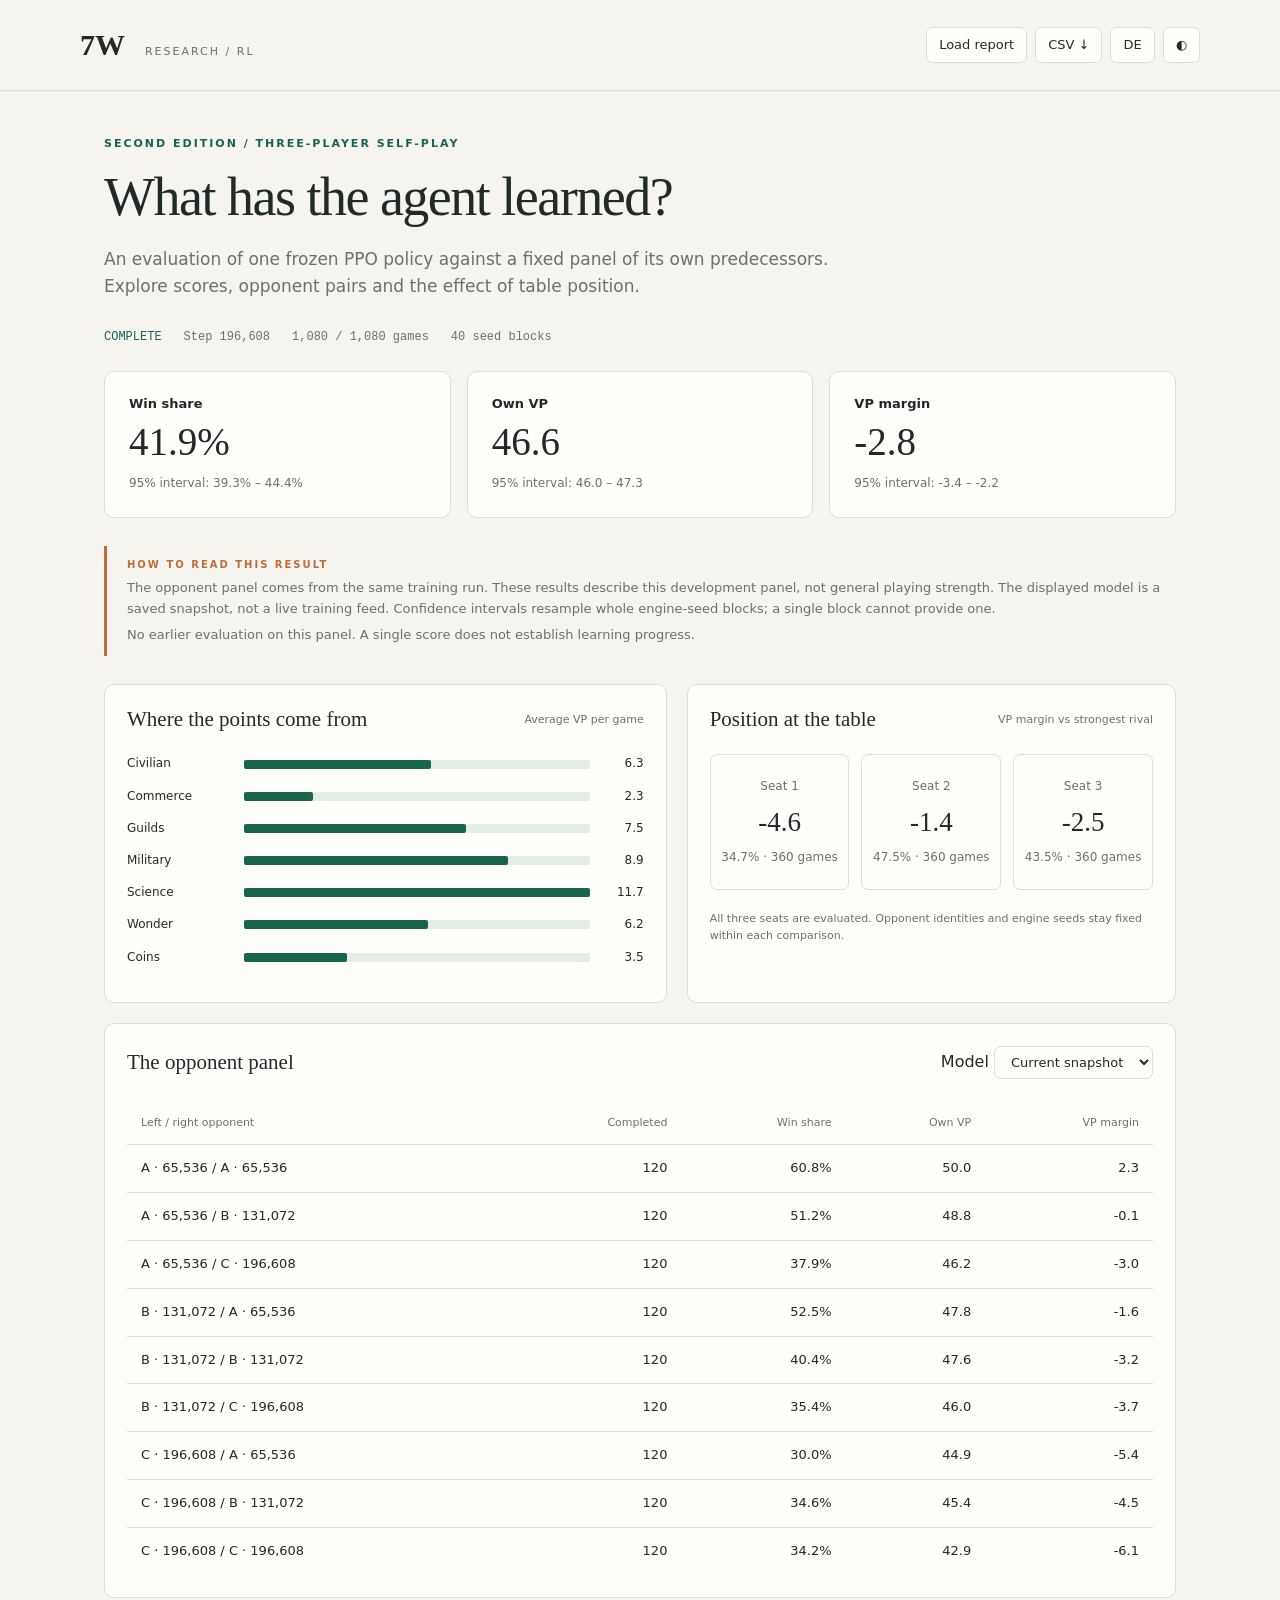
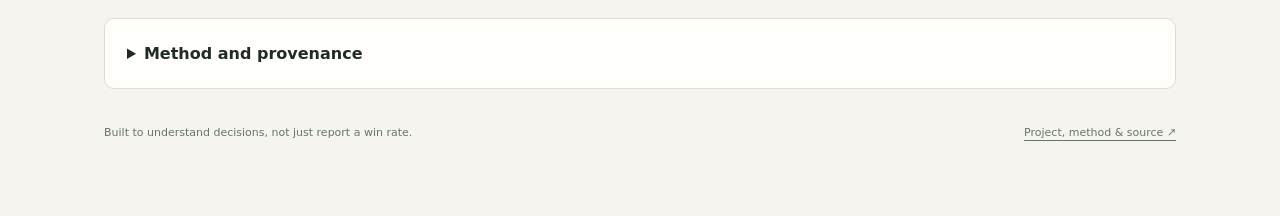
==== commit 4dc67cb1: "Consolidate Second Edition training and refresh the public evaluation Use one PPO loop for local and" ====
--- a/demo/index.html
+++ b/demo/index.html
@@ -1,605 +1,124 @@
 <!doctype html>
 <html lang="en">
 <head>
-<meta charset="utf-8">
-<meta name="viewport" content="width=device-width,initial-scale=1">
-<meta http-equiv="Content-Security-Policy" content="default-src 'none'; script-src 'unsafe-inline'; style-src 'unsafe-inline'; img-src data:; connect-src 'none'; base-uri 'none'; object-src 'none'">
-<title data-i18n="7 Wonders · Self-Play-Auswertung">7 Wonders · Self-play evaluation</title>
-<script>/* Display translations only: saved experiment data and identifiers stay unchanged. */
-(() => {
-  'use strict';
-  const messages = {
-    '7 Wonders · Self-Play-Auswertung': '7 Wonders · Self-play evaluation',
-    'SELF-PLAY LABOR': 'SELF-PLAY LAB', 'AUSWERTUNG': 'EVALUATION',
-    'Auswertungsbereiche': 'Evaluation sections', 'Lokale Auswertung': 'Local evaluation',
-    'Alle Daten bleiben in deinem Browser.': 'All data stays in your browser.',
-    'Öffentliche Beispieldaten': 'Public example data',
-    'Öffentlicher Demokontext': 'Public demo context',
-    'Zusätzliche Dateien bleiben im Browser.': 'Additional files stay in your browser.',
-    'TRAINING VERSTEHEN': 'UNDERSTANDING TRAINING', '+ Auswertung hinzufügen': '+ Add evaluation',
-    '7 WONDERS / ANALYSE': '7 WONDERS / ANALYSIS', 'Datenauswahl': 'Data selection',
-    'Sprache': 'Language', 'Auswertung': 'Evaluation', 'Modellstand': 'Model checkpoint',
-    '7 Wonders · Lokale Trainingsanalyse': '7 Wonders · Local training analysis',
-    '7 Wonders · Öffentliche Demo · Trainingsanalyse': '7 Wonders · Public demo · Training analysis',
-    'Sortieren · Filtern · Vergleichen': 'Sort · Filter · Compare',
-    'Bitte JavaScript aktivieren, um Tabellen zu sortieren und die Auswertung anzuzeigen.': 'Enable JavaScript to sort tables and view the evaluation.',
-    'Dark Mode: an': 'Dark mode: on', 'Dark Mode: aus': 'Dark mode: off',
-    'Zu heller Darstellung wechseln': 'Switch to light mode', 'Zu dunkler Darstellung wechseln': 'Switch to dark mode',
-    'Blau / Zivilbauten': 'Blue / Civilian', 'Rot / Militär': 'Red / Military',
-    'Grün / Wissenschaft': 'Green / Science', 'Gelb / Handel': 'Yellow / Commercial',
-    'Violett / Gilden': 'Purple / Guilds', 'Wunder': 'Wonders', 'Münzen': 'Treasury',
-    'Braun': 'Brown', 'Grau': 'Grey', 'Blau': 'Blue', 'Rot': 'Red', 'Grün': 'Green',
-    'Gelb': 'Yellow', 'Violett': 'Purple', 'Unbekannt': 'Unknown',
-    'Überblick': 'Overview', 'Die wichtigsten Ergebnisse und die Spielweise deines Modells.': 'The key results and how your model plays.',
-    'Punkteherkunft': 'Score breakdown', 'Durchschnitt, Streuung und Unterschiede zu den Gegnern.': 'Averages, distributions and differences from opponents.',
-    'Zeitalter': 'Ages', 'Wie Wirtschaft, Militär und Punkte im Laufe einer Partie entstehen.': 'How the economy, military and scores develop during a game.',
-    'Karten & Aktionen': 'Cards & actions', 'Welche Karten gewählt werden – und welche legalen Möglichkeiten ungenutzt bleiben.': 'Which cards are chosen—and which legal opportunities are passed over.',
-    'Vergleiche': 'Comparisons', 'Modellstände, Spielsituationen und geladene Trainingsläufe vergleichen.': 'Compare checkpoints, game situations and loaded training runs.',
-    'Datenqualität': 'Data quality', 'Vollständigkeit, Testbedingungen und Grenzen der Auswertung.': 'Coverage, test conditions and limits of the evaluation.',
-    'nicht erfasst': 'not recorded', 'nicht verfügbar': 'not available',
-    'Kein Intervall verfügbar': 'No interval available', ' bis ': ' to ', ' Punkte': ' points',
-    'Untrainiertes Ausgangsmodell (Schritt 0)': 'Untrained initial model (step 0)',
-    'Testmodell': 'Test model', 'Trainingsende': 'Final model', 'Zwischenstand': 'Intermediate checkpoint',
-    'Zusätzlicher Zwischenstand {number}': 'Additional checkpoint {number}',
-    ' – Schritt ': ' – step ', 'Zeilen': 'Rows', 'Alle': 'All',
-    'Vorherige Seite': 'Previous page', 'Nächste Seite': 'Next page', 'CSV exportieren': 'Export CSV',
-    '{count} Einträge · Seite {page} von {pages}': '{count} entries · Page {page} of {pages}',
-    'Keine passenden Daten vorhanden.': 'No matching data.',
-    'Handel + Münzen (nicht getrennt)': 'Commercial + treasury (combined)', 'Gesamt': 'Total',
-    'Sieganteil': 'Win share', 'Eigene Punkte Ø': 'Own points, mean', 'Vorsprung Ø': 'Margin, mean',
-    'Spiele': 'Games', 'Punkteprofile wurden nicht erfasst.': 'Score profiles were not recorded.',
-    'Durchschnittliche Punkte je Spiel. Die Mittellinie markiert 0; negative Werte liegen links.': 'Average points per game. The centre line marks zero; negative values extend to the left.',
-    'Eigene Punkte': 'Own points', 'Durchschnitt je abgeschlossenem Spiel': 'Average per completed game',
-    'Punktevorsprung': 'Score margin', 'Gegen den stärksten Gegner je Partie': 'Against the strongest opponent in each game',
-    'Abgeschlossene Spiele': 'Completed games', 'Von {attempts} Versuchen': 'Out of {attempts} attempts',
-    'Diese Auswertung enthält unvollständige Spiele. Kennzahlen beziehen sich auf abgeschlossene Partien.': 'This evaluation contains incomplete games. Metrics describe completed games.',
-    'Für diesen Modellstand fehlen teilweise Zeitalter- oder Aktionsdaten. Fehlende Werte werden als „nicht erfasst“ angezeigt.': 'Some age or action data is missing for this checkpoint. Missing values appear as “not recorded”.',
-    'Woher kommen die Punkte?': 'Where do the points come from?',
-    'Das Punkteprofil des ausgewählten Modellstands.': 'The score profile of the selected checkpoint.',
-    'Wissenschaft: {fraction} der Spiele ohne Punkte': 'Science: {fraction} of games with zero points',
-    'Bei vorhandenen Punkten: Ø {mean} · Maximum: {max}': 'When positive: mean {mean} · Maximum: {max}',
-    'Keine Spiele mit Wissenschaftspunkten.': 'No games with science points.',
-    'Der Test im Kontext': 'Test context', 'Alle Modellstände spielen gegen denselben festgelegten Gegnerplan.': 'All checkpoints play against the same fixed opponent plan.',
-    'Spiel-Seeds': 'Game seed blocks', 'Test-Seed': 'Evaluation seed',
-    'Vorsprung, 95%-Intervall': 'Margin, 95% interval', 'Ausgewähltes Modell': 'Selected model',
-    'Merkmalsversion': 'Feature version',
-    'Ein Drittel Sieganteil ist der Orientierungswert gleich starker Dreispieler-Policies. Geteilte Siege zählen anteilig.': 'A one-third win share is the reference for equally strong three-player policies. Tied wins receive fractional credit.',
-    'Entwicklung der Modellstände': 'Checkpoint development', 'Spaltenüberschriften anklicken, um die Reihenfolge zu ändern.': 'Click a column heading to change the sort order.',
-    'Punkteherkunft und Verteilung': 'Score breakdown and distribution',
-    'P10–P90 beschreibt den mittleren Bereich der Einzelspiele, kein Unsicherheitsintervall des Durchschnitts.': 'P10–P90 describes the middle range of individual games, not an uncertainty interval for the mean.',
-    'Kategorie': 'Category', 'Mittelwert': 'Mean', 'Median': 'Median', 'Maximum': 'Maximum',
-    'Ohne Punkte': 'Zero points', 'Ø bei positiven Punkten': 'Mean when positive',
-    'Punkteprofil': 'Score profile', 'Abstand zum besten Gegner': 'Margin against the best opponent',
-    'Je Partie derselbe Gegner, ausgewählt anhand seiner Gesamtpunkte.': 'The same opponent for each category within a game, selected by total score.', 'Abstand Ø': 'Margin, mean',
-    'Kartenfarbe und Punkteherkunft sind verschieden: Wunder und Wissenschaftsgilden können zu Wissenschaft beitragen; Wunderschilde zu Militär. Kategorien-Maxima stammen möglicherweise aus unterschiedlichen Spielen.': 'Card colour and scoring category differ: wonders and Scientists Guild can contribute to science; wonder shields can contribute to military. Category maxima may come from different games.',
-    'Vollständige Zeitalterfolgen: {covered} von {completed} Spielen. Mittelwerte können unterschiedliche verfügbare Teilmengen beschreiben.': 'Complete age sequences: {covered} of {completed} games. Means may describe different available subsets.',
-    'Aufbau über drei Zeitalter': 'Development across three ages',
-    'Zustände nach der Militärwertung; Zeitalter III zusätzlich nach finalen Gildeneffekten.': 'States after military scoring; Age III also includes final guild effects.',
-    'ENDE ZEITALTER {age}': 'END OF AGE {age}', 'Punkte im Mittel · {games} Spiele': 'Mean points · {games} games',
-    'Punktestand nicht erfasst': 'Score not recorded', 'Wertungsbereich': 'Scoring category',
-    'Ende I': 'End of I', 'Ende II': 'End of II', 'Ende III': 'End of III',
-    'Wirtschaft und Spielaufbau': 'Economy and development', 'Münzbestand': 'Coin balance',
-    'Militärstärke / Schilde': 'Military strength / shields', 'Vollendete Wunderabschnitte': 'Completed wonder stages',
-    'Feste Produktion Holz': 'Fixed wood production', 'Feste Produktion Erz': 'Fixed ore production',
-    'Feste Produktion Lehm': 'Fixed clay production', 'Feste Produktion Stein': 'Fixed stone production',
-    'Feste Produktion Stoff': 'Fixed textile production', 'Feste Produktion Glas': 'Fixed glass production',
-    'Feste Produktion Papyrus': 'Fixed papyrus production', 'Kennzahl': 'Metric',
-    'Zwischenstände sind Wertungen des aktuellen Zustands. Münzen können später ausgegeben werden; Wissenschaft und Gilden wachsen mit weiteren Karten. Ein Wertungszuwachs ist keine kausale Bewertung der zuletzt gewählten Aktion. Wahlproduktion ist nicht als feste Produktion eingerechnet.': 'Intermediate scores value the current state. Coins may be spent later; science and guild scores grow with further cards. A score increase is not the causal value of the last action. Choice production is excluded from fixed production.',
-    'Einzelne Karten und legale Alternativen': 'Individual cards and legal alternatives',
-    'Suche, Farbe und Zeitalter sind kombinierbar. CSV exportiert alle aktuell gefilterten Zeilen, auch über mehrere Seiten.': 'Combine search, colour and age filters. CSV exports all filtered rows, including those on other pages.',
-    'Kartenname': 'Card name', 'Zum Beispiel Workshop': 'For example, Workshop',
-    'Farbe': 'Colour', 'Alle Farben': 'All colours', 'Alle Zeitalter': 'All ages', 'Karte': 'Card',
-    'Bauaktionen': 'Build actions', 'Partien mit Bau (#)': 'Games with a build (#)', 'Partien mit Bau (%)': 'Games with a build (%)',
-    'Legale Angebote': 'Legal opportunities', 'Auswahlquote': 'Selection rate',
-    'Partien mit Bau = Anteil der Spiele, in denen die Karte als Gebäude gebaut wurde. Auswahlquote = Bauaktionen / Entscheidungen mit dieser legal baubaren Karte. Wiederholte Angebote zählen mehrfach. Verkäufe und Wunderbau zählen nicht als Gebäude.': 'Games with a build = games in which the card was built as a structure. Selection rate = build actions / decisions where that card was legal to build. Repeated opportunities count separately. Discards and wonder construction do not count as buildings.',
-    'Gebaute Farben und Aktionen je Zeitalter': 'Built colours and actions by age',
-    'Durchschnitt tatsächlich bestätigter Aktionen je Spiel.': 'Average confirmed actions per game.',
-    'Wunderbau': 'Wonder construction', 'Kartenverkauf': 'Discard for coins', 'Karten / Aktionen': 'Cards / actions',
-    'Zeitalter I': 'Age I', 'Zeitalter II': 'Age II', 'Zeitalter III': 'Age III',
-    'Modellstände auf demselben Testplan': 'Checkpoints on the same test plan',
-    'Vergleiche funktionieren innerhalb dieser Auswertung gegen unveränderte Gegner und Spiel-Seeds.': 'Comparisons within this evaluation use unchanged opponents and game seeds.',
-    'Direkter Fortschrittsvergleich': 'Paired progress comparison',
-    'Das geprüfte End-/Testmodell wird jeweils mit einem früheren Stand auf demselben Plan verglichen.': 'The final/test model is compared with each earlier checkpoint on the same plan.',
-    ' Prozentpunkte': ' percentage points', 'Hinweis auf Verbesserung': 'Evidence of improvement',
-    'Hinweis auf Verschlechterung': 'Evidence of deterioration', 'Noch nicht eindeutig': 'Not yet conclusive',
-    'Zu wenige Daten': 'Insufficient data', 'Verglichen mit': 'Compared with',
-    'Vorsprung-Zuwachs': 'Margin gain', '95%-Intervall / Punkte': '95% interval / points',
-    'Sieganteil-Zuwachs': 'Win-share gain', '95%-Intervall / Prozentpunkte': '95% interval / percentage points',
-    'Einordnung des Vorsprungs': 'Margin interpretation', 'Unterschiede zwischen Spielsituationen': 'Differences between game situations',
-    'Gruppieren nach': 'Group by', 'Gegnerpaar': 'Opponent pair', 'Spielerposition': 'Player seat',
-    'Spielausgang': 'Outcome', 'Gesamtpunkte': 'Total points', 'Gruppe': 'Group',
-    'Ausgewählte Punkte Ø': 'Selected points, mean', 'Geladene Trainingsläufe vergleichen': 'Compare loaded training runs',
-    'Weitere analysis.json-Dateien kannst du oben über „Auswertung hinzufügen“ öffnen.': 'Open more analysis.json files using “Add evaluation” above.',
-    'Modell': 'Model', 'Punkte Ø': 'Points, mean', 'Gegnerreferenzen': 'Reference opponents',
-    'Laufübergreifende Werte sind nur bei vergleichbaren Gegnern und Testbedingungen direkt interpretierbar. Gleich benannte Checkpoints aus verschiedenen Trainingsläufen sind verschiedene Modelle. Untergruppen sind beschreibend, keine separaten Signifikanztests.': 'Cross-run values are directly interpretable only with comparable opponents and test conditions. Identically named checkpoints from different runs are different models. Subgroups are descriptive, not separate significance tests.',
-    'Vollständigkeit der Spieldaten': 'Game data coverage',
-    'Erfasste Spiele im Verhältnis zu den abgeschlossenen Partien des ausgewählten Modells.': 'Recorded games relative to completed games for the selected model.',
-    'Information': 'Information', 'Erfasst / Anzahl': 'Recorded / count',
-    'Endzustände aller Spieler': 'Final states for all players', 'Vollständige Zeitalterfolgen': 'Complete age sequences',
-    'Aktionsprotokolle': 'Action traces', 'Fehlgeschlagene Spiele': 'Failed games',
-    'Abgebrochene Spiele': 'Truncated games', 'Fehlerhafte Punktesummen': 'Score-sum mismatches',
-    'Fehlerhafte Zeitalterfolgen': 'Invalid age sequences', 'Unbekannte gebaute Karten': 'Unknown built cards',
-    'Testbedingungen und Modellidentität': 'Test conditions and model identity',
-    'Unabhängige Spiel-Seeds': 'Independent game seed blocks', 'Modellpfad': 'Model path',
-    'Modell SHA-256': 'Model SHA-256', 'Simulator SHA-256': 'Simulator SHA-256',
-    'Kartendaten SHA-256': 'Card database SHA-256', 'Auswertungsdaten herunterladen': 'Download evaluation data',
-    'Die Interpretation gilt für die verwendete Simulatorvariante. Gespeicherte Berichte älterer Läufe können andere Merkmalsversionen verwenden. Wissenschaftsarmut ist ein Beobachtungsbefund, kein Beweis für die optimale Strategie.': 'Interpretation applies to the simulator variant used. Older reports may use different feature versions. Limited science use is an observation, not proof of an optimal strategy.',
-    '{games} Spiele · {seeds} Spiel-Seeds': '{games} games · {seeds} seed blocks',
-    'Datei zu groß. Bitte analysis.json statt eines Spielprotokolls auswählen.': 'File too large. Select analysis.json rather than a game log.',
-    'Bitte eine analysis.json aus der detaillierten Auswertung auswählen.': 'Select an analysis.json file from a detailed evaluation.',
-    'Ungültige JSON-Datei.': 'Invalid JSON file.', 'Import nicht möglich: ': 'Import failed: ',
-    'Sieg': 'Win', 'Niederlage': 'Loss', 'Gleichstand': 'Tie',
-    'Öffentlicher Experimentstand · explorative Ergebnisse, kein allgemeiner Spielstärke-Benchmark.': 'Public experiment snapshot · exploratory results, not a general playing-strength benchmark.',
-    'Exportiert: ': 'Exported: ', 'Quellcode und Experimentdokumentation': 'Source code & experiment documentation',
-    'Die Beispieldaten sind öffentlich. Zusätzlich geöffnete Dateien werden lokal im Browser verarbeitet.': 'The example data is public. Additional files you open are processed locally in your browser.',
-    'tabelle.csv': 'table.csv', 'modellvergleich.csv': 'model-comparison.csv', 'punkteherkunft.csv': 'score-breakdown.csv',
-    'zeitalter-punkte.csv': 'scores-by-age.csv', 'zeitalter-wirtschaft.csv': 'economy-by-age.csv',
-    'karten-gefiltert.csv': 'filtered-cards.csv', 'aktionen-je-zeitalter.csv': 'actions-by-age.csv',
-    'fortschritt.csv': 'progress.csv', 'untergruppen.csv': 'subgroups.csv',
-    'laufvergleich.csv': 'run-comparison.csv', 'datenqualitaet.csv': 'data-quality.csv'
-  };
-  const storageKey = 'sevenwonders-dashboard-language';
-  let language = 'en';
-  try {const saved=localStorage.getItem(storageKey);if(saved==='en'||saved==='de')language=saved;} catch (_) {}
-  const listeners = [];
-  const t = (key, values={}) => String(language==='en' ? messages[key]??key : key)
-    .replace(/\{(\w+)\}/g,(match,name)=>Object.hasOwn(values,name)?String(values[name]):match);
-  function apply(root=document) {
-    document.documentElement.lang=language;
-    for(const node of root.querySelectorAll('[data-i18n]'))node.textContent=t(node.getAttribute('data-i18n'));
-    for(const attr of ['title','placeholder','aria-label']){
-      for(const node of root.querySelectorAll('[data-i18n-'+attr+']'))node.setAttribute(attr,t(node.getAttribute('data-i18n-'+attr)));
-    }
-    for(const node of root.querySelectorAll('[data-language-en]')){
-      node.textContent=node.getAttribute('data-language-'+language)||node.getAttribute('data-language-en');
-    }
-    const select=root.getElementById?.('language-select');if(select)select.value=language;
-  }
-  function setLanguage(value) {
-    if(value!=='en'&&value!=='de')return false;
-    language=value;
-    try {localStorage.setItem(storageKey,value);} catch (_) {}
-    if(typeof document!=='undefined')apply();
-    listeners.forEach(fn=>fn());return true;
-  }
-  globalThis.SevenWondersI18n={t,locale:()=>language==='de'?'de-DE':'en-US',language:()=>language,
-    setLanguage,apply,subscribe:fn=>listeners.push(fn)};
-  if(typeof document!=='undefined')document.documentElement.lang=language;
-})();
-</script>
-<script>/* Runs in the head so the selected appearance is applied before first paint. */
-(() => {
-  'use strict';
-  const key = 'sevenwonders-dashboard-theme';
-  let preference = null;
-  try {
-    const saved = localStorage.getItem(key);
-    if (saved === 'light' || saved === 'dark') preference = saved;
-  } catch (_) { /* Local-file storage can be unavailable; keep the toggle usable. */ }
-  const media = typeof matchMedia === 'function' ? matchMedia('(prefers-color-scheme: dark)') : null;
-  let theme = preference || (media?.matches ? 'dark' : 'light');
-  let toggle = null;
-  const t = key => globalThis.SevenWondersI18n?.t(key)??key;
-  function apply() {
-    document.documentElement.setAttribute('data-theme', theme);
-    if (toggle) {
-      toggle.textContent = t(theme === 'dark' ? 'Dark Mode: an' : 'Dark Mode: aus');
-      toggle.setAttribute('aria-pressed', String(theme === 'dark'));
-      toggle.title = t(theme === 'dark' ? 'Zu heller Darstellung wechseln' : 'Zu dunkler Darstellung wechseln');
-    }
-  }
-  media?.addEventListener?.('change', event => {
-    if (!preference) { theme = event.matches ? 'dark' : 'light'; apply(); }
-  });
-  globalThis.SevenWondersTheme = {
-    attach(button) {
-      if (!button) return;
-      toggle = button;
-      toggle.addEventListener('click', () => {
-        theme = theme === 'dark' ? 'light' : 'dark';
-        preference = theme;
-        try { localStorage.setItem(key, theme); } catch (_) { /* Use session preference. */ }
-        apply();
-      });
-      apply();
-    }
-  };
-  globalThis.SevenWondersI18n?.subscribe(apply);
-  apply();
-})();
-</script>
-<style>:root{color-scheme:light;--paper:#f5f4ef;--panel:#fff;--ink:#222d2b;--muted:#66736d;--line:#e2e6df;--forest:#183e34;--gold:#d6b56b;--blue:#638cbe;--military:#bf6159;--science:#639768;--yellow:#d1ab45;--guild:#9274af;--wonder:#aa8c67;--treasury:#acaa9d}
-*{box-sizing:border-box}body{margin:0;background:var(--paper);color:var(--ink);font-family:system-ui,-apple-system,"Segoe UI",sans-serif;font-size:14px;line-height:1.55}button,input,select{font:inherit}button,select{cursor:pointer}button:focus-visible,a:focus-visible,input:focus-visible,select:focus-visible{outline:3px solid #bb9655;outline-offset:3px}a{color:inherit}button{border:1px solid var(--line);border-radius:7px;background:white;padding:7px 11px;color:var(--ink)}button:hover{background:#edf2ec}button:disabled{opacity:.45;cursor:default}.sidebar{width:224px;position:fixed;inset:0 auto 0 0;background:var(--forest);color:#eaf0e8;padding:30px 18px;display:flex;flex-direction:column}.brand{display:flex;gap:12px;align-items:center;text-decoration:none;font-size:15px;letter-spacing:1.6px;font-weight:650}.brand-mark{font-family:Georgia,serif;color:var(--gold);font-size:30px;border:1px solid #607366;border-radius:10px;padding:0 9px}.brand small{display:block;font-size:9px;letter-spacing:2.1px;color:#a8beb0;margin-top:2px}.sidebar-label{font-size:10px;letter-spacing:1.8px;color:#9bb4a5;margin:45px 12px 13px}nav{display:grid;gap:6px}nav a{padding:11px 13px;border-radius:7px;text-decoration:none;color:#bfcec4;display:flex;gap:12px;align-items:center}nav a span{width:20px;color:#a8bcae}nav a:hover,nav a.active{color:#fff;background:#315345}nav a.active{box-shadow:inset 3px 0 var(--gold)}.sidebar-footer{margin-top:auto;font-size:12px;color:#c4d5c8;padding:22px 8px 0;border-top:1px solid #496353}.sidebar-footer small{font-size:11px;color:#a2b8aa}.status-dot{width:7px;height:7px;background:#a4c893;display:inline-block;border-radius:50%;margin-right:5px}main{margin-left:224px;padding:0 38px;max-width:1800px}.topbar{min-height:76px;display:flex;align-items:center;justify-content:space-between;border-bottom:1px solid var(--line);gap:15px}.eyebrow{font-size:10px;font-weight:650;letter-spacing:2px;color:var(--muted)}.import-button{padding:8px 14px;background:white;border:1px solid var(--line);border-radius:7px;cursor:pointer;font-size:12px}.import-button input{display:block;font-size:11px;max-width:220px;margin-top:5px}.page-header{display:flex;justify-content:space-between;align-items:center;padding:28px 0 20px;gap:15px}.kicker{font-size:10px;letter-spacing:1.8px;color:var(--muted);margin:0 0 6px}h1{font-family:Georgia,serif;font-size:34px;font-weight:500;line-height:1.2;margin:0}h2{font-size:17px;font-weight:600;margin:0 0 6px}h3{font-size:14px;margin:0 0 12px}.muted{color:var(--muted)}.page-header p.muted{margin:9px 0 0;max-width:700px}.pill{border:1px solid #d5ddcf;color:#526d59;border-radius:20px;padding:5px 12px;font-size:10px;letter-spacing:1.4px;white-space:nowrap}.selectors{display:flex;flex-wrap:wrap;align-items:end;gap:16px;margin-bottom:24px;padding:16px 18px;background:#ebece5;border:1px solid #e0e3d9;border-radius:10px}.selectors label{flex:1;min-width:200px;font-size:11px;color:#56655a;display:grid;gap:5px}.selectors select{background:#fff;border:1px solid #d7ddd2;padding:8px 10px;border-radius:6px;width:100%;color:var(--ink);min-width:0}.dataset-meta{font-size:11px;color:var(--muted);padding-bottom:10px}.stats{display:grid;grid-template-columns:repeat(4,minmax(0,1fr));gap:15px;margin-bottom:20px}.stat{background:var(--panel);border:1px solid var(--line);border-radius:10px;padding:20px}.stat-label{font-size:11px;color:var(--muted)}.stat-value{font-size:31px;letter-spacing:-1px;margin:7px 0 4px;font-weight:550;font-variant-numeric:tabular-nums}.stat small{color:var(--muted);display:block;font-size:11px}.grid-two{display:grid;grid-template-columns:1fr 1fr;gap:20px}.panel{background:var(--panel);border:1px solid var(--line);border-radius:10px;padding:22px;margin-bottom:20px;min-width:0}.panel>p.muted{font-size:12px;margin:0 0 17px}.notice{border-left:3px solid #b9974c;background:#faf6e9;padding:12px 16px;margin-bottom:20px;color:#6d5c30;font-size:12px;border-radius:0 7px 7px 0}.notice.good{border-color:#60936d;background:#edf4eb;color:#3e6549}.notice strong{display:block;margin-bottom:3px}.filters{display:flex;flex-wrap:wrap;gap:10px;align-items:end;margin:16px 0}.filters label{font-size:11px;color:var(--muted);display:grid;gap:4px}.filters input,.filters select{border:1px solid var(--line);border-radius:6px;padding:8px 10px;background:white;color:var(--ink)}.filters input{min-width:200px}.table-wrap{overflow-x:auto;max-height:620px;border:1px solid var(--line);border-radius:8px}table{width:100%;border-collapse:collapse;white-space:nowrap;font-variant-numeric:tabular-nums;font-size:12px}th{position:sticky;top:0;background:#f1f3ed;z-index:1;text-align:left;font-weight:550;color:#5e6b61;border-bottom:1px solid var(--line)}th button{border:0;border-radius:0;background:transparent;color:inherit;font-size:11px;width:100%;text-align:inherit;padding:12px 11px}td{padding:11px;border-bottom:1px solid #edf0e9}tbody tr:last-child td{border-bottom:0}tbody tr:hover{background:#f7f9f3}.numeric{text-align:right}.table-toolbar{display:flex;flex-wrap:wrap;justify-content:space-between;align-items:center;gap:12px;color:var(--muted);font-size:11px;margin:12px 0}.table-toolbar select{margin-left:7px;border:1px solid var(--line);padding:5px;border-radius:5px;background:white}.table-toolbar button{font-size:11px;margin-left:5px}.empty{padding:25px;color:var(--muted);text-align:center}.swatch{display:inline-block;width:8px;height:8px;border-radius:3px;margin-right:8px}.bar-row{display:grid;grid-template-columns:165px 1fr 60px;align-items:center;gap:10px;margin:15px 0;font-size:12px}.bar-value{text-align:right;font-variant-numeric:tabular-nums}.bar-track{position:relative;height:20px;background:#f2f3ed;border-radius:3px;overflow:hidden}.bar-track:before{content:"";position:absolute;left:50%;top:0;bottom:0;width:1px;background:#c4cfc1}.bar-fill{height:10px;position:absolute;top:5px;border-radius:2px}.science-box{padding:14px;background:#f0f5ec;border-radius:8px;margin-top:18px;font-size:12px;color:#486247}.science-box strong{display:block}.definition{font-size:11px;color:var(--muted);margin:14px 0 0}.age-grid{display:grid;grid-template-columns:repeat(3,1fr);gap:12px;margin:18px 0}.age-card{border:1px solid var(--line);border-radius:8px;padding:15px}.age-card>strong{font-size:11px;color:var(--muted);font-weight:500}.age-card>div{font-size:28px;margin:5px 0}.age-card small{font-size:11px;color:var(--muted)}.reference-list{margin:12px 0;padding-left:20px;font-size:12px;color:var(--muted);overflow-wrap:anywhere}.detail-list{display:grid;grid-template-columns:1fr 1fr;gap:12px;margin:15px 0}.detail-list>div{padding:12px;background:#f5f6f1;border-radius:6px;font-size:12px;overflow-wrap:anywhere}.detail-list small{display:block;color:var(--muted);font-size:10px;margin-bottom:4px}footer{padding:20px 0 28px;font-size:10px;color:#7c897e;border-top:1px solid var(--line);display:flex;justify-content:space-between;gap:15px}#error{background:#fff0e9;border:1px solid #dcac91;padding:13px;border-radius:7px;margin-bottom:15px;color:#794b33}.negative{color:#a2554c}.positive{color:#3f7650}.group-controls{display:flex;gap:10px;margin:10px 0 20px}.group-controls label{font-size:12px;color:var(--muted)}.group-controls select{margin-left:8px;border:1px solid var(--line);padding:8px;border-radius:6px;background:#fff}
-@media(min-width:1600px){main{padding:0 52px}.stats{gap:20px}}
-@media(max-width:1100px){.sidebar{width:190px;padding:25px 12px}main{margin-left:190px;padding:0 22px}.grid-two{grid-template-columns:1fr}.stats{grid-template-columns:repeat(2,1fr)}.bar-row{grid-template-columns:150px 1fr 55px}}
-@media(max-width:700px){.sidebar{position:static;width:auto;padding:15px}.brand{font-size:12px}.brand-mark{font-size:22px}.sidebar-label,.sidebar-footer{display:none}nav{display:flex;overflow-x:auto;margin-top:14px;gap:5px}nav a{white-space:nowrap;font-size:11px;padding:8px}nav a span{display:none}main{margin-left:0;padding:0 15px}.topbar{min-height:65px}.eyebrow{display:none}.page-header{padding:22px 0 16px}h1{font-size:29px}.pill{display:none}.selectors{padding:12px;gap:10px}.selectors label{min-width:100%;width:100%}.dataset-meta{padding:0}.panel{padding:16px}.stats{gap:10px}.stat{padding:14px}.stat-value{font-size:25px}.age-grid{grid-template-columns:1fr}.detail-list{grid-template-columns:1fr}.bar-row{grid-template-columns:125px 1fr 45px;font-size:11px}footer span{display:none}}
-
-/* Appearance switch: semantic colors above stay shared by both themes. */
-.topbar-actions{display:flex;flex-wrap:wrap;align-items:center;justify-content:flex-end;gap:12px;padding:10px 0}
-#theme-toggle{font-size:12px;padding:9px 12px;white-space:nowrap}
-.language-control{display:flex;align-items:center;gap:8px;font-size:12px;color:var(--muted)}
-.language-control select{padding:8px 10px;border:1px solid var(--line);border-radius:7px;background:var(--panel);color:var(--ink)}
-/* The enclosing translated label replaces browser-language file-picker chrome. */
-.import-button input{position:absolute;width:1px;height:1px;padding:0;margin:0;overflow:hidden;clip:rect(0,0,0,0);clip-path:inset(50%);white-space:nowrap;border:0}
-.import-button:focus-within{outline:3px solid #bb9655;outline-offset:3px}
-:root[data-theme="dark"]{color-scheme:dark;--paper:#111b18;--panel:#1b2822;--ink:#e8eee9;--muted:#acbcb0;--line:#3a4b40;--forest:#132e26}
-:root[data-theme="dark"] button,
-:root[data-theme="dark"] .import-button,
-:root[data-theme="dark"] .selectors select,
-:root[data-theme="dark"] .filters input,
-:root[data-theme="dark"] .filters select,
-:root[data-theme="dark"] .table-toolbar select,
-:root[data-theme="dark"] .group-controls select{background:#23342b;color:var(--ink);border-color:var(--line)}
-:root[data-theme="dark"] button:hover{background:#304636}
-:root[data-theme="dark"] th button{background:transparent}
-:root[data-theme="dark"] th button:hover{background:#304636}
-:root[data-theme="dark"] .selectors{background:#1a2c23;border-color:var(--line)}
-:root[data-theme="dark"] .selectors label{color:var(--muted)}
-:root[data-theme="dark"] th{background:#26372e;color:#c2cec4}
-:root[data-theme="dark"] td{border-bottom-color:#304237}
-:root[data-theme="dark"] tbody tr:hover{background:#263b2f}
-:root[data-theme="dark"] .detail-list>div{background:#25352c}
-:root[data-theme="dark"] .bar-track{background:#2c3c32}
-:root[data-theme="dark"] .bar-track:before{background:#7c9180}
-:root[data-theme="dark"] .science-box{background:#263e2c;color:#c1dfbd}
-:root[data-theme="dark"] .notice{background:#393321;color:#ead9ac}
-:root[data-theme="dark"] .notice.good{background:#263e2c;color:#c1dfbd}
-:root[data-theme="dark"] .pill{border-color:#52684e;color:#c4d9b8}
-:root[data-theme="dark"] #error{background:#422c24;color:#f2c9ad;border-color:#96634a}
-:root[data-theme="dark"] .negative{color:#eea29a}
-:root[data-theme="dark"] .positive{color:#b6daa9}
-:root[data-theme="dark"] footer{color:var(--muted)}
-@media(max-width:700px){.topbar-actions{width:100%;gap:10px}}
-@media(max-width:700px){footer span:first-child{display:inline}}
+  <meta charset="utf-8">
+  <meta name="viewport" content="width=device-width,initial-scale=1">
+  <meta name="description" content="A reproducible evaluation of a 7 Wonders reinforcement learning agent. Fixed opponents, rotated seats and uncertainty over independent seed blocks.">
+  <title>Seven Wonders RL · Evaluation</title>
+  <style>:root{color-scheme:light;--bg:#f5f4ef;--panel:#fffefa;--text:#202b29;--muted:#67736d;--line:#dcded5;--green:#17654d;--wash:#e5eee5;--accent:#bf6c3a}
+:root[data-theme=dark]{color-scheme:dark;--bg:#131c19;--panel:#1c2722;--text:#ecede5;--muted:#abb8ac;--line:#35443b;--green:#9fcbb1;--wash:#263c30;--accent:#e7a474}
+*{box-sizing:border-box}body{margin:0;background:var(--bg);color:var(--text);font:16px/1.6 system-ui,-apple-system,sans-serif}a{color:inherit;text-underline-offset:4px}button,select,.load{font:inherit;font-size:13px;color:var(--text);background:var(--panel);border:1px solid var(--line);border-radius:7px;padding:7px 12px;cursor:pointer}button:hover,.load:hover{border-color:var(--green)}:focus-visible{outline:3px solid var(--accent);outline-offset:3px}.topbar{border-bottom:1px solid var(--line);padding:21px max(24px,calc((100vw - 1120px)/2));display:flex;align-items:center;justify-content:space-between;gap:16px}.brand{font-family:Georgia,serif;font-size:30px;text-decoration:none;font-weight:bold;white-space:nowrap}.brand span{font:11px system-ui;letter-spacing:2px;margin-left:13px;color:var(--muted)}nav{display:flex;gap:8px;align-items:center}.load{position:relative;overflow:hidden}.load input{position:absolute;inset:0;opacity:0;width:100%;cursor:pointer}main{max-width:1120px;margin:auto;padding:44px 24px}.eyebrow{font-size:11px;letter-spacing:2px;font-weight:650;color:var(--green);margin:0 0 13px}h1{font:normal clamp(34px,5vw,54px)/1.15 Georgia,serif;letter-spacing:-1.5px;margin:0 0 18px}.intro{max-width:760px;color:var(--muted);font-size:17px}.runline{display:flex;flex-wrap:wrap;gap:12px 22px;font:12px ui-monospace,monospace;color:var(--muted);padding:13px 0 27px}.runline #status{color:var(--green)}.metrics{display:grid;grid-template-columns:repeat(3,1fr);gap:16px}.metric,.panel{border:1px solid var(--line);background:var(--panel);border-radius:10px}.metric{padding:22px 24px}.metric strong{font:normal 39px Georgia,serif;display:block;line-height:1.4}.metric span{font-size:12px;color:var(--muted)}.metric .label{font-size:13px;color:var(--text);font-weight:600}.context{border-left:3px solid var(--accent);margin:28px 0;padding:6px 0 6px 20px;font-size:13px;color:var(--muted)}.context p{margin:5px 0}.context .eyebrow{color:var(--accent);font-size:10px}.charts{display:grid;grid-template-columns:1.15fr 1fr;gap:20px}.panel{padding:22px;margin-bottom:20px;min-width:0}.panelhead{display:flex;align-items:center;justify-content:space-between;gap:16px;margin-bottom:22px;flex-wrap:wrap}h2{font:normal 21px Georgia,serif;margin:0}.panelhead>span,.caption{color:var(--muted);font-size:11px}.barrow{display:grid;grid-template-columns:105px 1fr 42px;align-items:center;gap:12px;font-size:12px;margin:13px 0}.track{height:9px;background:var(--wash);border-radius:2px}.fill{height:100%;background:var(--green);border-radius:2px}.barrow b{text-align:right;font-weight:500}.seatgrid{display:grid;grid-template-columns:repeat(3,1fr);gap:12px}.seat{padding:22px 8px;text-align:center;border:1px solid var(--line);border-radius:7px;font-size:12px;color:var(--muted)}.seat strong{display:block;font:normal 27px Georgia,serif;margin:10px 0;color:var(--text)}.caption{margin-top:20px}.tablewrap{overflow-x:auto}table{width:100%;border-collapse:collapse;font-size:13px;font-variant-numeric:tabular-nums}th,td{text-align:right;padding:13px 14px;border-bottom:1px solid var(--line);white-space:nowrap}th{font-weight:500;color:var(--muted);font-size:11px}th:first-child,td:first-child{text-align:left}tbody tr:last-child td{border-bottom:0}summary{cursor:pointer;font-weight:600}dl{font-size:12px;display:grid;grid-template-columns:130px 1fr;gap:9px}dt{color:var(--muted)}dd{margin:0;overflow-wrap:anywhere}details p{font-size:12px;color:var(--muted)}footer{display:flex;justify-content:space-between;gap:16px;font-size:11px;color:var(--muted);padding:15px 0 30px}#error{color:var(--accent)}@media(max-width:700px){main{padding-top:30px}.brand span{display:none}.charts{grid-template-columns:1fr}.metrics{gap:8px}.metric{padding:16px 10px}.metric strong{font-size:29px}.metric span{font-size:10px}.topbar{padding:15px 20px}.load{max-width:100px}footer{flex-direction:column}.barrow{grid-template-columns:100px 1fr 34px}}
 </style>
 </head>
 <body>
-<aside class="sidebar">
-  <a href="#overview" class="brand"><span class="brand-mark">VII</span><span>7 WONDERS<small data-i18n="SELF-PLAY LABOR">SELF-PLAY LAB</small></span></a>
-  <div class="sidebar-label" data-i18n="AUSWERTUNG">EVALUATION</div>
-  <nav aria-label="Evaluation sections" data-i18n-aria-label="Auswertungsbereiche" id="navigation"></nav>
-  <div class="sidebar-footer"><span class="status-dot"></span> <span data-i18n="Öffentliche Beispieldaten">Public example data</span><br><small data-i18n="Zusätzliche Dateien bleiben im Browser.">Additional files stay in your browser.</small></div>
-</aside>
-<main>
   <header class="topbar">
-    <span class="eyebrow" data-i18n="TRAINING VERSTEHEN">UNDERSTANDING TRAINING</span>
-    <div class="topbar-actions">
-      <label class="language-control"><span data-i18n="Sprache">Language</span><select id="language-select" aria-label="Language" data-i18n-aria-label="Sprache"><option value="en" lang="en">English</option><option value="de" lang="de">Deutsch</option></select></label>
-      <button id="theme-toggle" type="button" aria-pressed="false">Dark mode</button>
-      <label class="import-button"><span data-i18n="+ Auswertung hinzufügen">+ Add evaluation</span><input id="import-file" type="file" accept=".json,application/json" multiple></label>
+    <a class="brand" href="https://github.com/martenkrohn/seven-wonders-rl">7W <span>RESEARCH / RL</span></a>
+    <nav aria-label="Dashboard controls">
+      <label class="load"><span data-i18n="load">Load report</span><input id="file" type="file" accept=".json,application/json"></label>
+      <button id="csv" type="button">CSV ↓</button>
+      <button id="language" type="button" aria-label="Switch language">DE</button>
+      <button id="theme" type="button" aria-label="Toggle color theme">◐</button>
+    </nav>
+  </header>
+  <main>
+    <p class="eyebrow" data-i18n="eyebrow">SECOND EDITION / THREE-PLAYER SELF-PLAY</p>
+    <h1 data-i18n="title">What has the agent learned?</h1>
+    <p class="intro" data-i18n="intro">An evaluation of one frozen PPO policy against a fixed panel of its own predecessors. Explore scores, opponent pairs and the effect of table position.</p>
+    <div class="runline"><span id="status"></span><span id="step"></span><span id="games"></span><span id="blocks"></span></div>
+    <p id="error" role="alert" hidden></p>
+    <section class="metrics" id="metrics" aria-label="Key evaluation results"></section>
+    <section class="context">
+      <p class="eyebrow" data-i18n="scopeTitle">HOW TO READ THIS RESULT</p>
+      <p data-i18n="scope">The opponent panel comes from the same training run. These results describe this development panel, not general playing strength. The displayed model is a saved snapshot, not a live training feed. Confidence intervals resample whole engine-seed blocks; a single block cannot provide one.</p>
+      <p id="comparison"></p>
+    </section>
+    <div class="charts">
+      <section class="panel"><div class="panelhead"><h2 data-i18n="categories">Where the points come from</h2><span data-i18n="average">Average VP per game</span></div><div id="categories" class="bars"></div></section>
+      <section class="panel"><div class="panelhead"><h2 data-i18n="seats">Position at the table</h2><span data-i18n="margin">VP margin vs strongest rival</span></div><div id="seats" class="seatgrid"></div><p class="caption" data-i18n="seatNote">All three seats are evaluated. Opponent identities and engine seeds stay fixed within each comparison.</p></section>
     </div>
-  </header>
-  <div class="page-header"><div><p class="kicker" data-i18n="7 WONDERS / ANALYSE">7 WONDERS / ANALYSIS</p><h1 id="page-title">Overview</h1><p id="page-description" class="muted"></p></div><span class="pill">SELF-PLAY</span></div>
-  <div id="error" role="alert" hidden></div>
-  <section class="notice demo-context" aria-label="Public demo context" data-i18n-aria-label="Öffentlicher Demokontext"><h2 data-language-en="Self-play evaluation — Seed 31 · Feature semantics v3" data-language-de="Self-Play-Auswertung — Seed 31 · Merkmalsversion v3">Self-play evaluation — Seed 31 · Feature semantics v3</h2><p data-language-en="Completed training run: seed 31, 262,144 transitions, feature semantics v3. Evaluation seed 59001: 40 engine-seed blocks, 480 games each for the initial, 65,536-step, 131,072-step and final models, all against the same frozen 65,536/131,072 opponents and seat plan. All 1,920 games completed without failures. Final win share: 43.5%; early science remains rare. Same-line opponents and one training seed do not establish general playing strength or isolate the effect of feature corrections." data-language-de="Abgeschlossener Trainingslauf: Seed 31, 262.144 Schritte, Merkmalsversion v3. Test-Seed 59001: 40 Engine-Seed-Blöcke, jeweils 480 Spiele für das untrainierte Modell, die Stände bei 65.536 und 131.072 Schritten sowie das finale Modell. Alle spielen gegen dieselben eingefrorenen Gegner bei 65.536/131.072 Schritten und auf demselben Positionsplan. Alle 1.920 Spiele wurden ohne Fehler abgeschlossen. Finaler Sieganteil: 43,5 %; frühe Wissenschaft bleibt selten. Gegner derselben Trainingslinie und ein einzelner Trainings-Seed belegen weder allgemeine Spielstärke noch den isolierten Effekt der Merkmalskorrekturen.">Completed training run: seed 31, 262,144 transitions, feature semantics v3. Evaluation seed 59001: 40 engine-seed blocks, 480 games each for the initial, 65,536-step, 131,072-step and final models, all against the same frozen 65,536/131,072 opponents and seat plan. All 1,920 games completed without failures. Final win share: 43.5%; early science remains rare. Same-line opponents and one training seed do not establish general playing strength or isolate the effect of feature corrections.</p><p><span data-i18n="Öffentlicher Experimentstand · explorative Ergebnisse, kein allgemeiner Spielstärke-Benchmark.">Public experiment snapshot · exploratory results, not a general playing-strength benchmark.</span> <span data-i18n="Exportiert: ">Exported: </span>2026-10-24T05:36:45+00:00. <a href="https://github.com/martenkrohn/seven-wonders-rl" data-i18n="Quellcode und Experimentdokumentation">Source code &amp; experiment documentation</a>.</p><p data-i18n="Die Beispieldaten sind öffentlich. Zusätzlich geöffnete Dateien werden lokal im Browser verarbeitet.">The example data is public. Additional files you open are processed locally in your browser.</p></section>
-  <section class="selectors" aria-label="Data selection" data-i18n-aria-label="Datenauswahl">
-    <label><span data-i18n="Auswertung">Evaluation</span><select id="report-select"></select></label>
-    <label><span data-i18n="Modellstand">Model checkpoint</span><select id="model-select"></select></label>
-    <span id="dataset-meta" class="dataset-meta"></span>
-  </section>
-  <div id="content"></div>
-  <footer><span data-i18n="7 Wonders · Öffentliche Demo · Trainingsanalyse">7 Wonders · Public demo · Training analysis</span><span data-i18n="Sortieren · Filtern · Vergleichen">Sort · Filter · Compare</span></footer>
-</main>
-<noscript>Enable JavaScript to sort tables and view the evaluation. / Bitte JavaScript aktivieren, um die Auswertung anzuzeigen.</noscript>
-<script id="evaluation-data" type="application/json">[{"title": "Self-play evaluation — Seed 31 · Feature semantics v3", "labels": {"initial": "Untrainiertes Ausgangsmodell (Schritt 0)", "comparison_1": "Zwischenstand – Schritt 65.536", "comparison_2": "Zwischenstand – Schritt 131.072", "candidate": "Trainingsende – Schritt 262.144"}, "report": {"seed": 59001, "references": [{"checkpoint": "checkpoint_65536.pt", "sha256": "6f063aff828ca6e2d1c4396e3806b02cf843be1ae003b0ada632c15eb20a9ac6"}, {"checkpoint": "checkpoint_131072.pt", "sha256": "dee025061c6bb9acdc6388669c701377f4ed1d3940ab37a70ef8f0cc00c8aef9"}], "manifest_available": true, "model_descriptors": {"initial": {"checkpoint": "checkpoint_0.pt", "sha256": "d77c26c99c979428f6d067ba8c10f16e0430de9e687b9fa59ca2b183de9cf8fe", "timestep": 0}, "comparison_1": {"checkpoint": "checkpoint_65536.pt", "sha256": "6f063aff828ca6e2d1c4396e3806b02cf843be1ae003b0ada632c15eb20a9ac6", "timestep": 65536}, "comparison_2": {"checkpoint": "checkpoint_131072.pt", "sha256": "dee025061c6bb9acdc6388669c701377f4ed1d3940ab37a70ef8f0cc00c8aef9", "timestep": 131072}, "candidate": {"checkpoint": "latest.pt", "sha256": "c1235b96fd44d52c045eca4b1f3bbb00164deca56d49d764ece4c0e011063847", "timestep": 262144}}, "models": {"initial": {"attempted": 480, "completed": 480, "truncated": 0, "failed": 0, "completion_rate": 1.0, "win_rate": 0.0, "win_share": 0.0, "vp_tie_rate": 0.0, "vp_diff_mean": -32.395833333333336, "agent_vp_mean": 16.145833333333332, "vp_diff_std": 7.149124606473781, "total_games": 480, "valid_for_selection": true, "failure_reasons": {}, "categories": {"blue": {"n": 480, "mean": 2.7041666666666666, "median": 2.0, "std": 3.2377949243616744, "p10": 0.0, "p90": 7.0, "min": 0.0, "max": 14.0, "zero_fraction": 0.45625, "positive_fraction": 0.54375, "positive_mean": 4.973180076628353}, "military": {"n": 480, "mean": -4.808333333333334, "median": -6.0, "std": 2.3683532722594873, "p10": -6.0, "p90": -2.0, "min": -6.0, "max": 14.0, "zero_fraction": 0.022916666666666665, "positive_fraction": 0.04791666666666667, "positive_mean": 3.391304347826087}, "science": {"n": 480, "mean": 1.7708333333333333, "median": 1.0, "std": 2.5871443663279057, "p10": 0.0, "p90": 4.0, "min": 0.0, "max": 16.0, "zero_fraction": 0.36666666666666664, "positive_fraction": 0.6333333333333333, "positive_mean": 2.7960526315789473}, "yellow": {"n": 480, "mean": 0.39375, "median": 0.0, "std": 0.9248662628546177, "p10": 0.0, "p90": 2.0, "min": 0.0, "max": 6.0, "zero_fraction": 0.8041666666666667, "positive_fraction": 0.19583333333333333, "positive_mean": 2.0106382978723403}, "guild": {"n": 480, "mean": 1.18125, "median": 0.0, "std": 2.761050241755843, "p10": 0.0, "p90": 6.0, "min": 0.0, "max": 19.0, "zero_fraction": 0.8041666666666667, "positive_fraction": 0.19583333333333333, "positive_mean": 6.031914893617022}, "wonder": {"n": 480, "mean": 5.879166666666666, "median": 5.0, "std": 4.227142372677893, "p10": 0.0, "p90": 10.0, "min": 0.0, "max": 20.0, "zero_fraction": 0.10833333333333334, "positive_fraction": 0.8916666666666667, "positive_mean": 6.593457943925234}, "treasury": {"n": 480, "mean": 9.025, "median": 9.0, "std": 3.776489772262067, "p10": 4.0, "p90": 14.0, "min": 0.0, "max": 19.0, "zero_fraction": 0.00625, "positive_fraction": 0.99375, "positive_mean": 9.081761006289309}, "total": {"n": 480, "mean": 16.145833333333332, "median": 16.0, "std": 4.803165550504746, "p10": 10.0, "p90": 22.0, "min": 1.0, "max": 34.0, "zero_fraction": 0.0, "positive_fraction": 1.0, "positive_mean": 16.145833333333332}, "commercial_combined": null}, "seed_blocks": 40, "win_share_ci95": [0.0, 0.0], "vp_diff_ci95": [-33.291666666666664, -31.54994791666667], "coverage": {"completed": 480, "final_states": 480, "complete_age_sequences": 480, "action_traces": 480, "invalid_age_sequences": 0, "score_sum_mismatches": 0, "unknown_built_cards": 0}, "groups": {"opponents": {"checkpoint_131072 / checkpoint_131072": {"games": 120, "win_share": 0.0, "vp_diff_mean": -32.31666666666667, "categories": {"blue": {"n": 120, "mean": 2.7, "median": 2.0, "std": 3.1214312956291916, "p10": 0.0, "p90": 7.0, "min": 0.0, "max": 14.0, "zero_fraction": 0.45, "positive_fraction": 0.55, "positive_mean": 4.909090909090909}, "military": {"n": 120, "mean": -5.091666666666667, "median": -6.0, "std": 1.732030760568517, "p10": -6.0, "p90": -3.0, "min": -6.0, "max": 2.0, "zero_fraction": 0.025, "positive_fraction": 0.03333333333333333, "positive_mean": 1.25}, "science": {"n": 120, "mean": 1.7, "median": 1.0, "std": 2.451530134426253, "p10": 0.0, "p90": 4.0, "min": 0.0, "max": 10.0, "zero_fraction": 0.4083333333333333, "positive_fraction": 0.5916666666666667, "positive_mean": 2.8732394366197185}, "yellow": {"n": 120, "mean": 0.25833333333333336, "median": 0.0, "std": 0.6518669768868152, "p10": 0.0, "p90": 1.0, "min": 0.0, "max": 3.0, "zero_fraction": 0.8333333333333334, "positive_fraction": 0.16666666666666666, "positive_mean": 1.55}, "guild": {"n": 120, "mean": 1.2166666666666666, "median": 0.0, "std": 2.5825805354765263, "p10": 0.0, "p90": 6.0, "min": 0.0, "max": 11.0, "zero_fraction": 0.7833333333333333, "positive_fraction": 0.21666666666666667, "positive_mean": 5.615384615384615}, "wonder": {"n": 120, "mean": 5.275, "median": 3.0, "std": 3.859970854812248, "p10": 0.0, "p90": 10.0, "min": 0.0, "max": 15.0, "zero_fraction": 0.125, "positive_fraction": 0.875, "positive_mean": 6.0285714285714285}, "treasury": {"n": 120, "mean": 9.866666666666667, "median": 11.0, "std": 3.81211519005161, "p10": 4.9, "p90": 15.0, "min": 1.0, "max": 19.0, "zero_fraction": 0.0, "positive_fraction": 1.0, "positive_mean": 9.866666666666667}, "total": {"n": 120, "mean": 15.925, "median": 16.0, "std": 4.581052462771701, "p10": 10.9, "p90": 22.0, "min": 4.0, "max": 29.0, "zero_fraction": 0.0, "positive_fraction": 1.0, "positive_mean": 15.925}, "commercial_combined": null}}, "checkpoint_131072 / checkpoint_65536": {"games": 120, "win_share": 0.0, "vp_diff_mean": -32.99166666666667, "categories": {"blue": {"n": 120, "mean": 2.825, "median": 2.0, "std": 3.04593308090203, "p10": 0.0, "p90": 6.0, "min": 0.0, "max": 14.0, "zero_fraction": 0.4083333333333333, "positive_fraction": 0.5916666666666667, "positive_mean": 4.774647887323944}, "military": {"n": 120, "mean": -5.083333333333333, "median": -6.0, "std": 1.5894618236651323, "p10": -6.0, "p90": -3.0, "min": -6.0, "max": 1.0, "zero_fraction": 0.03333333333333333, "positive_fraction": 0.008333333333333333, "positive_mean": 1.0}, "science": {"n": 120, "mean": 1.7083333333333333, "median": 1.0, "std": 2.457627017176438, "p10": 0.0, "p90": 4.0, "min": 0.0, "max": 13.0, "zero_fraction": 0.35833333333333334, "positive_fraction": 0.6416666666666667, "positive_mean": 2.6623376623376624}, "yellow": {"n": 120, "mean": 0.44166666666666665, "median": 0.0, "std": 1.078547119456952, "p10": 0.0, "p90": 2.0, "min": 0.0, "max": 6.0, "zero_fraction": 0.8083333333333333, "positive_fraction": 0.19166666666666668, "positive_mean": 2.3043478260869565}, "guild": {"n": 120, "mean": 1.075, "median": 0.0, "std": 2.711587788240191, "p10": 0.0, "p90": 5.1000000000000085, "min": 0.0, "max": 19.0, "zero_fraction": 0.8166666666666667, "positive_fraction": 0.18333333333333332, "positive_mean": 5.863636363636363}, "wonder": {"n": 120, "mean": 6.108333333333333, "median": 5.0, "std": 4.172920307037852, "p10": 1.8000000000000007, "p90": 10.0, "min": 0.0, "max": 20.0, "zero_fraction": 0.1, "positive_fraction": 0.9, "positive_mean": 6.787037037037037}, "treasury": {"n": 120, "mean": 8.758333333333333, "median": 9.0, "std": 3.7103365375963167, "p10": 4.0, "p90": 13.0, "min": 0.0, "max": 17.0, "zero_fraction": 0.008333333333333333, "positive_fraction": 0.9916666666666667, "positive_mean": 8.831932773109244}, "total": {"n": 120, "mean": 15.833333333333334, "median": 16.0, "std": 4.812021982031623, "p10": 10.0, "p90": 21.10000000000001, "min": 1.0, "max": 30.0, "zero_fraction": 0.0, "positive_fraction": 1.0, "positive_mean": 15.833333333333334}, "commercial_combined": null}}, "checkpoint_65536 / checkpoint_131072": {"games": 120, "win_share": 0.0, "vp_diff_mean": -32.99166666666667, "categories": {"blue": {"n": 120, "mean": 2.533333333333333, "median": 1.0, "std": 3.371283962462307, "p10": 0.0, "p90": 7.1000000000000085, "min": 0.0, "max": 14.0, "zero_fraction": 0.5, "positive_fraction": 0.5, "positive_mean": 5.066666666666666}, "military": {"n": 120, "mean": -4.541666666666667, "median": -6.0, "std": 2.719974979460085, "p10": -6.0, "p90": -2.0, "min": -6.0, "max": 10.0, "zero_fraction": 0.016666666666666666, "positive_fraction": 0.075, "positive_mean": 3.5555555555555554}, "science": {"n": 120, "mean": 1.975, "median": 1.0, "std": 2.829789450353742, "p10": 0.0, "p90": 5.0, "min": 0.0, "max": 13.0, "zero_fraction": 0.35833333333333334, "positive_fraction": 0.6416666666666667, "positive_mean": 3.0779220779220777}, "yellow": {"n": 120, "mean": 0.4083333333333333, "median": 0.0, "std": 0.9617330999583802, "p10": 0.0, "p90": 2.0, "min": 0.0, "max": 5.0, "zero_fraction": 0.8083333333333333, "positive_fraction": 0.19166666666666668, "positive_mean": 2.130434782608696}, "guild": {"n": 120, "mean": 1.0166666666666666, "median": 0.0, "std": 2.459618308238541, "p10": 0.0, "p90": 5.1000000000000085, "min": 0.0, "max": 11.0, "zero_fraction": 0.8333333333333334, "positive_fraction": 0.16666666666666666, "positive_mean": 6.1}, "wonder": {"n": 120, "mean": 5.8, "median": 5.0, "std": 4.180510335672747, "p10": 0.0, "p90": 10.0, "min": 0.0, "max": 20.0, "zero_fraction": 0.11666666666666667, "positive_fraction": 0.8833333333333333, "positive_mean": 6.566037735849057}, "treasury": {"n": 120, "mean": 9.066666666666666, "median": 9.0, "std": 3.534905310691583, "p10": 4.0, "p90": 13.100000000000009, "min": 1.0, "max": 16.0, "zero_fraction": 0.0, "positive_fraction": 1.0, "positive_mean": 9.066666666666666}, "total": {"n": 120, "mean": 16.258333333333333, "median": 16.0, "std": 5.117772681765206, "p10": 10.9, "p90": 22.10000000000001, "min": 7.0, "max": 34.0, "zero_fraction": 0.0, "positive_fraction": 1.0, "positive_mean": 16.258333333333333}, "commercial_combined": null}}, "checkpoint_65536 / checkpoint_65536": {"games": 120, "win_share": 0.0, "vp_diff_mean": -31.283333333333335, "categories": {"blue": {"n": 120, "mean": 2.7583333333333333, "median": 2.0, "std": 3.3911547525224432, "p10": 0.0, "p90": 8.0, "min": 0.0, "max": 14.0, "zero_fraction": 0.4666666666666667, "positive_fraction": 0.5333333333333333, "positive_mean": 5.171875}, "military": {"n": 120, "mean": -4.516666666666667, "median": -6.0, "std": 3.033104386964323, "p10": -6.0, "p90": -1.8999999999999915, "min": -6.0, "max": 14.0, "zero_fraction": 0.016666666666666666, "positive_fraction": 0.075, "positive_mean": 4.444444444444445}, "science": {"n": 120, "mean": 1.7, "median": 1.0, "std": 2.5806975801127883, "p10": 0.0, "p90": 4.1000000000000085, "min": 0.0, "max": 16.0, "zero_fraction": 0.3416666666666667, "positive_fraction": 0.6583333333333333, "positive_mean": 2.5822784810126582}, "yellow": {"n": 120, "mean": 0.4666666666666667, "median": 0.0, "std": 0.9392668535736914, "p10": 0.0, "p90": 2.0, "min": 0.0, "max": 4.0, "zero_fraction": 0.7666666666666667, "positive_fraction": 0.23333333333333334, "positive_mean": 2.0}, "guild": {"n": 120, "mean": 1.4166666666666667, "median": 0.0, "std": 3.2134699141098064, "p10": 0.0, "p90": 7.0, "min": 0.0, "max": 18.0, "zero_fraction": 0.7833333333333333, "positive_fraction": 0.21666666666666667, "positive_mean": 6.538461538461538}, "wonder": {"n": 120, "mean": 6.333333333333333, "median": 5.0, "std": 4.588633299312068, "p10": 2.9000000000000004, "p90": 13.0, "min": 0.0, "max": 20.0, "zero_fraction": 0.09166666666666666, "positive_fraction": 0.9083333333333333, "positive_mean": 6.972477064220183}, "treasury": {"n": 120, "mean": 8.408333333333333, "median": 8.0, "std": 3.8847904991417774, "p10": 3.0, "p90": 13.0, "min": 0.0, "max": 18.0, "zero_fraction": 0.016666666666666666, "positive_fraction": 0.9833333333333333, "positive_mean": 8.55084745762712}, "total": {"n": 120, "mean": 16.566666666666666, "median": 16.0, "std": 4.6488947312476565, "p10": 11.0, "p90": 22.10000000000001, "min": 8.0, "max": 29.0, "zero_fraction": 0.0, "positive_fraction": 1.0, "positive_mean": 16.566666666666666}, "commercial_combined": null}}}, "seat": {"0": {"games": 160, "win_share": 0.0, "vp_diff_mean": -33.3, "categories": {"blue": {"n": 160, "mean": 2.35625, "median": 2.0, "std": 3.2621826952977355, "p10": 0.0, "p90": 7.0, "min": 0.0, "max": 14.0, "zero_fraction": 0.4875, "positive_fraction": 0.5125, "positive_mean": 4.597560975609756}, "military": {"n": 160, "mean": -4.6625, "median": -6.0, "std": 2.167623987226567, "p10": -6.0, "p90": -2.0, "min": -6.0, "max": 6.0, "zero_fraction": 0.0125, "positive_fraction": 0.05, "positive_mean": 2.5}, "science": {"n": 160, "mean": 1.86875, "median": 1.0, "std": 2.5620350187887753, "p10": 0.0, "p90": 4.0, "min": 0.0, "max": 13.0, "zero_fraction": 0.325, "positive_fraction": 0.675, "positive_mean": 2.7685185185185186}, "yellow": {"n": 160, "mean": 0.5375, "median": 0.0, "std": 1.1504754451964632, "p10": 0.0, "p90": 2.0, "min": 0.0, "max": 6.0, "zero_fraction": 0.76875, "positive_fraction": 0.23125, "positive_mean": 2.324324324324324}, "guild": {"n": 160, "mean": 0.95625, "median": 0.0, "std": 2.39621283226261, "p10": 0.0, "p90": 5.099999999999994, "min": 0.0, "max": 13.0, "zero_fraction": 0.8375, "positive_fraction": 0.1625, "positive_mean": 5.884615384615385}, "wonder": {"n": 160, "mean": 5.84375, "median": 4.0, "std": 4.11179230232997, "p10": 0.0, "p90": 10.0, "min": 0.0, "max": 15.0, "zero_fraction": 0.10625, "positive_fraction": 0.89375, "positive_mean": 6.538461538461538}, "treasury": {"n": 160, "mean": 8.90625, "median": 9.0, "std": 3.8742690842919005, "p10": 4.0, "p90": 14.0, "min": 0.0, "max": 18.0, "zero_fraction": 0.00625, "positive_fraction": 0.99375, "positive_mean": 8.962264150943396}, "total": {"n": 160, "mean": 15.80625, "median": 16.0, "std": 4.417998521672455, "p10": 11.0, "p90": 21.0, "min": 6.0, "max": 32.0, "zero_fraction": 0.0, "positive_fraction": 1.0, "positive_mean": 15.80625}, "commercial_combined": null}}, "1": {"games": 160, "win_share": 0.0, "vp_diff_mean": -32.0125, "categories": {"blue": {"n": 160, "mean": 2.4375, "median": 0.0, "std": 2.976338984390051, "p10": 0.0, "p90": 7.0, "min": 0.0, "max": 12.0, "zero_fraction": 0.51875, "positive_fraction": 0.48125, "positive_mean": 5.064935064935065}, "military": {"n": 160, "mean": -4.8, "median": -6.0, "std": 2.39478600296561, "p10": -6.0, "p90": -3.0, "min": -6.0, "max": 14.0, "zero_fraction": 0.03125, "positive_fraction": 0.0375, "positive_mean": 4.333333333333333}, "science": {"n": 160, "mean": 1.91875, "median": 1.0, "std": 2.4722759630550954, "p10": 0.0, "p90": 4.099999999999994, "min": 0.0, "max": 13.0, "zero_fraction": 0.325, "positive_fraction": 0.675, "positive_mean": 2.8425925925925926}, "yellow": {"n": 160, "mean": 0.3, "median": 0.0, "std": 0.722841614740048, "p10": 0.0, "p90": 1.0, "min": 0.0, "max": 3.0, "zero_fraction": 0.81875, "positive_fraction": 0.18125, "positive_mean": 1.6551724137931034}, "guild": {"n": 160, "mean": 1.15625, "median": 0.0, "std": 2.6446806872475173, "p10": 0.0, "p90": 6.0, "min": 0.0, "max": 14.0, "zero_fraction": 0.79375, "positive_fraction": 0.20625, "positive_mean": 5.606060606060606}, "wonder": {"n": 160, "mean": 6.25625, "median": 5.0, "std": 4.281131385218165, "p10": 3.0, "p90": 13.0, "min": 0.0, "max": 20.0, "zero_fraction": 0.0875, "positive_fraction": 0.9125, "positive_mean": 6.8561643835616435}, "treasury": {"n": 160, "mean": 8.96875, "median": 9.0, "std": 3.695304241534112, "p10": 4.0, "p90": 14.0, "min": 0.0, "max": 17.0, "zero_fraction": 0.0125, "positive_fraction": 0.9875, "positive_mean": 9.082278481012658}, "total": {"n": 160, "mean": 16.2375, "median": 16.0, "std": 4.744058784416567, "p10": 10.9, "p90": 22.0, "min": 1.0, "max": 30.0, "zero_fraction": 0.0, "positive_fraction": 1.0, "positive_mean": 16.2375}, "commercial_combined": null}}, "2": {"games": 160, "win_share": 0.0, "vp_diff_mean": -31.875, "categories": {"blue": {"n": 160, "mean": 3.31875, "median": 2.0, "std": 3.3733734506425463, "p10": 0.0, "p90": 8.0, "min": 0.0, "max": 14.0, "zero_fraction": 0.3625, "positive_fraction": 0.6375, "positive_mean": 5.205882352941177}, "military": {"n": 160, "mean": -4.9625, "median": -6.0, "std": 2.5196415915760717, "p10": -6.0, "p90": -2.9000000000000057, "min": -6.0, "max": 10.0, "zero_fraction": 0.025, "positive_fraction": 0.05625, "positive_mean": 3.5555555555555554}, "science": {"n": 160, "mean": 1.525, "median": 1.0, "std": 2.704047891587721, "p10": 0.0, "p90": 5.0, "min": 0.0, "max": 16.0, "zero_fraction": 0.45, "positive_fraction": 0.55, "positive_mean": 2.772727272727273}, "yellow": {"n": 160, "mean": 0.34375, "median": 0.0, "std": 0.8295094559436921, "p10": 0.0, "p90": 2.0, "min": 0.0, "max": 5.0, "zero_fraction": 0.825, "positive_fraction": 0.175, "positive_mean": 1.9642857142857142}, "guild": {"n": 160, "mean": 1.43125, "median": 0.0, "std": 3.1654815490695882, "p10": 0.0, "p90": 6.0, "min": 0.0, "max": 19.0, "zero_fraction": 0.78125, "positive_fraction": 0.21875, "positive_mean": 6.542857142857143}, "wonder": {"n": 160, "mean": 5.5375, "median": 4.0, "std": 4.255713071859991, "p10": 0.0, "p90": 10.0, "min": 0.0, "max": 20.0, "zero_fraction": 0.13125, "positive_fraction": 0.86875, "positive_mean": 6.374100719424461}, "treasury": {"n": 160, "mean": 9.2, "median": 10.0, "std": 3.751333096380539, "p10": 4.0, "p90": 13.0, "min": 1.0, "max": 19.0, "zero_fraction": 0.0, "positive_fraction": 1.0, "positive_mean": 9.2}, "total": {"n": 160, "mean": 16.39375, "median": 16.0, "std": 5.196268943915432, "p10": 10.0, "p90": 23.099999999999994, "min": 4.0, "max": 34.0, "zero_fraction": 0.0, "positive_fraction": 1.0, "positive_mean": 16.39375}, "commercial_combined": null}}}, "wonder": {"Alexandria A (ID 5)": {"games": 44, "win_share": 0.0, "vp_diff_mean": -33.06818181818182, "categories": {"blue": {"n": 44, "mean": 2.3863636363636362, "median": 2.0, "std": 2.67323356367348, "p10": 0.0, "p90": 6.0, "min": 0.0, "max": 8.0, "zero_fraction": 0.4772727272727273, "positive_fraction": 0.5227272727272727, "positive_mean": 4.565217391304348}, "military": {"n": 44, "mean": -5.204545454545454, "median": -6.0, "std": 1.3069663947572614, "p10": -6.0, "p90": -3.299999999999997, "min": -6.0, "max": -2.0, "zero_fraction": 0.0, "positive_fraction": 0.0, "positive_mean": null}, "science": {"n": 44, "mean": 2.159090909090909, "median": 1.0, "std": 2.4582253559888376, "p10": 0.0, "p90": 5.0, "min": 0.0, "max": 13.0, "zero_fraction": 0.3181818181818182, "positive_fraction": 0.6818181818181818, "positive_mean": 3.1666666666666665}, "yellow": {"n": 44, "mean": 0.5454545454545454, "median": 0.0, "std": 1.0543103186130183, "p10": 0.0, "p90": 2.0, "min": 0.0, "max": 4.0, "zero_fraction": 0.7272727272727273, "positive_fraction": 0.2727272727272727, "positive_mean": 2.0}, "guild": {"n": 44, "mean": 1.8409090909090908, "median": 0.0, "std": 3.463728822435714, "p10": 0.0, "p90": 7.0, "min": 0.0, "max": 14.0, "zero_fraction": 0.75, "positive_fraction": 0.25, "positive_mean": 7.363636363636363}, "wonder": {"n": 44, "mean": 4.954545454545454, "median": 3.0, "std": 3.548075953979369, "p10": 3.0, "p90": 10.0, "min": 0.0, "max": 10.0, "zero_fraction": 0.09090909090909091, "positive_fraction": 0.9090909090909091, "positive_mean": 5.45}, "treasury": {"n": 44, "mean": 8.545454545454545, "median": 9.0, "std": 3.9740896353444355, "p10": 3.0, "p90": 12.700000000000003, "min": 0.0, "max": 17.0, "zero_fraction": 0.022727272727272728, "positive_fraction": 0.9772727272727273, "positive_mean": 8.744186046511627}, "total": {"n": 44, "mean": 15.227272727272727, "median": 15.0, "std": 4.611564693856071, "p10": 10.0, "p90": 21.0, "min": 8.0, "max": 30.0, "zero_fraction": 0.0, "positive_fraction": 1.0, "positive_mean": 15.227272727272727}, "commercial_combined": null}}, "Alexandria B (ID 12)": {"games": 48, "win_share": 0.0, "vp_diff_mean": -33.166666666666664, "categories": {"blue": {"n": 48, "mean": 2.6041666666666665, "median": 2.0, "std": 2.97727212487464, "p10": 0.0, "p90": 7.0, "min": 0.0, "max": 10.0, "zero_fraction": 0.3958333333333333, "positive_fraction": 0.6041666666666666, "positive_mean": 4.310344827586207}, "military": {"n": 48, "mean": -4.145833333333333, "median": -5.0, "std": 3.303972251531312, "p10": -6.0, "p90": -0.6999999999999957, "min": -6.0, "max": 14.0, "zero_fraction": 0.0625, "positive_fraction": 0.041666666666666664, "positive_mean": 7.5}, "science": {"n": 48, "mean": 2.6458333333333335, "median": 1.0, "std": 3.3757072304267672, "p10": 0.0, "p90": 8.0, "min": 0.0, "max": 13.0, "zero_fraction": 0.3333333333333333, "positive_fraction": 0.6666666666666666, "positive_mean": 3.96875}, "yellow": {"n": 48, "mean": 0.625, "median": 0.0, "std": 0.9709316831442536, "p10": 0.0, "p90": 2.0, "min": 0.0, "max": 4.0, "zero_fraction": 0.6458333333333334, "positive_fraction": 0.3541666666666667, "positive_mean": 1.7647058823529411}, "guild": {"n": 48, "mean": 1.9166666666666667, "median": 0.0, "std": 2.9498116700713095, "p10": 0.0, "p90": 7.0, "min": 0.0, "max": 8.0, "zero_fraction": 0.6875, "positive_fraction": 0.3125, "positive_mean": 6.133333333333334}, "wonder": {"n": 48, "mean": 4.375, "median": 7.0, "std": 3.3888604279314896, "p10": 0.0, "p90": 7.0, "min": 0.0, "max": 7.0, "zero_fraction": 0.375, "positive_fraction": 0.625, "positive_mean": 7.0}, "treasury": {"n": 48, "mean": 7.208333333333333, "median": 6.5, "std": 3.5116373990237406, "p10": 3.0, "p90": 12.300000000000004, "min": 0.0, "max": 15.0, "zero_fraction": 0.020833333333333332, "positive_fraction": 0.9791666666666666, "positive_mean": 7.361702127659575}, "total": {"n": 48, "mean": 15.229166666666666, "median": 13.5, "std": 5.030074483102169, "p10": 10.0, "p90": 22.0, "min": 6.0, "max": 28.0, "zero_fraction": 0.0, "positive_fraction": 1.0, "positive_mean": 15.229166666666666}, "commercial_combined": null}}, "Babylon A (ID 1)": {"games": 48, "win_share": 0.0, "vp_diff_mean": -33.5, "categories": {"blue": {"n": 48, "mean": 2.6875, "median": 2.0, "std": 3.0967472854593736, "p10": 0.0, "p90": 7.0, "min": 0.0, "max": 11.0, "zero_fraction": 0.4583333333333333, "positive_fraction": 0.5416666666666666, "positive_mean": 4.961538461538462}, "military": {"n": 48, "mean": -5.458333333333333, "median": -6.0, "std": 1.2068956964966866, "p10": -6.0, "p90": -4.0, "min": -6.0, "max": 1.0, "zero_fraction": 0.0, "positive_fraction": 0.020833333333333332, "positive_mean": 1.0}, "science": {"n": 48, "mean": 1.9791666666666667, "median": 1.0, "std": 2.10643442153375, "p10": 0.0, "p90": 4.0, "min": 0.0, "max": 10.0, "zero_fraction": 0.125, "positive_fraction": 0.875, "positive_mean": 2.261904761904762}, "yellow": {"n": 48, "mean": 0.4166666666666667, "median": 0.0, "std": 1.0172129679778086, "p10": 0.0, "p90": 2.0, "min": 0.0, "max": 5.0, "zero_fraction": 0.8333333333333334, "positive_fraction": 0.16666666666666666, "positive_mean": 2.5}, "guild": {"n": 48, "mean": 0.5416666666666666, "median": 0.0, "std": 1.632461502013311, "p10": 0.0, "p90": 3.0, "min": 0.0, "max": 9.0, "zero_fraction": 0.875, "positive_fraction": 0.125, "positive_mean": 4.333333333333333}, "wonder": {"n": 48, "mean": 6.354166666666667, "median": 3.0, "std": 3.496960485748858, "p10": 3.0, "p90": 10.0, "min": 3.0, "max": 10.0, "zero_fraction": 0.0, "positive_fraction": 1.0, "positive_mean": 6.354166666666667}, "treasury": {"n": 48, "mean": 8.541666666666666, "median": 8.0, "std": 3.6569473456544177, "p10": 4.0, "p90": 13.0, "min": 0.0, "max": 18.0, "zero_fraction": 0.020833333333333332, "positive_fraction": 0.9791666666666666, "positive_mean": 8.72340425531915}, "total": {"n": 48, "mean": 15.0625, "median": 15.0, "std": 4.053836917045381, "p10": 9.7, "p90": 20.300000000000004, "min": 8.0, "max": 24.0, "zero_fraction": 0.0, "positive_fraction": 1.0, "positive_mean": 15.0625}, "commercial_combined": null}}, "Babylon B (ID 8)": {"games": 20, "win_share": 0.0, "vp_diff_mean": -30.6, "categories": {"blue": {"n": 20, "mean": 3.4, "median": 3.5, "std": 3.168595903550972, "p10": 0.0, "p90": 7.100000000000001, "min": 0.0, "max": 8.0, "zero_fraction": 0.4, "positive_fraction": 0.6, "positive_mean": 5.666666666666667}, "military": {"n": 20, "mean": -4.75, "median": -6.0, "std": 3.404041715373065, "p10": -6.0, "p90": -4.29999999999999, "min": -6.0, "max": 8.0, "zero_fraction": 0.0, "positive_fraction": 0.1, "positive_mean": 5.0}, "science": {"n": 20, "mean": 2.35, "median": 1.0, "std": 3.380458548777074, "p10": 0.0, "p90": 9.0, "min": 0.0, "max": 9.0, "zero_fraction": 0.35, "positive_fraction": 0.65, "positive_mean": 3.6153846153846154}, "yellow": {"n": 20, "mean": 0.45, "median": 0.0, "std": 0.8046738469715542, "p10": 0.0, "p90": 2.0, "min": 0.0, "max": 2.0, "zero_fraction": 0.75, "positive_fraction": 0.25, "positive_mean": 1.8}, "guild": {"n": 20, "mean": 0.0, "median": 0.0, "std": 0.0, "p10": 0.0, "p90": 0.0, "min": 0.0, "max": 0.0, "zero_fraction": 1.0, "positive_fraction": 0.0, "positive_mean": null}, "wonder": {"n": 20, "mean": 1.65, "median": 3.0, "std": 1.4924811556599298, "p10": 0.0, "p90": 3.0, "min": 0.0, "max": 3.0, "zero_fraction": 0.45, "positive_fraction": 0.55, "positive_mean": 3.0}, "treasury": {"n": 20, "mean": 11.25, "median": 11.5, "std": 2.8613807855648994, "p10": 7.9, "p90": 15.100000000000001, "min": 7.0, "max": 16.0, "zero_fraction": 0.0, "positive_fraction": 1.0, "positive_mean": 11.25}, "total": {"n": 20, "mean": 14.35, "median": 14.0, "std": 2.650943228362313, "p10": 11.9, "p90": 16.1, "min": 11.0, "max": 24.0, "zero_fraction": 0.0, "positive_fraction": 1.0, "positive_mean": 14.35}, "commercial_combined": null}}, "Ephesos A (ID 4)": {"games": 40, "win_share": 0.0, "vp_diff_mean": -33.5, "categories": {"blue": {"n": 40, "mean": 2.175, "median": 0.0, "std": 2.764846288675014, "p10": 0.0, "p90": 6.0, "min": 0.0, "max": 8.0, "zero_fraction": 0.575, "positive_fraction": 0.425, "positive_mean": 5.117647058823529}, "military": {"n": 40, "mean": -4.9, "median": -6.0, "std": 1.9723082923316022, "p10": -6.0, "p90": -1.7999999999999972, "min": -6.0, "max": 1.0, "zero_fraction": 0.05, "positive_fraction": 0.05, "positive_mean": 1.0}, "science": {"n": 40, "mean": 2.525, "median": 1.0, "std": 3.3540087954565654, "p10": 0.0, "p90": 10.0, "min": 0.0, "max": 13.0, "zero_fraction": 0.25, "positive_fraction": 0.75, "positive_mean": 3.3666666666666667}, "yellow": {"n": 40, "mean": 0.325, "median": 0.0, "std": 0.7545694136393285, "p10": 0.0, "p90": 2.0, "min": 0.0, "max": 3.0, "zero_fraction": 0.825, "positive_fraction": 0.175, "positive_mean": 1.8571428571428572}, "guild": {"n": 40, "mean": 0.775, "median": 0.0, "std": 1.9298639848445278, "p10": 0.0, "p90": 4.100000000000001, "min": 0.0, "max": 7.0, "zero_fraction": 0.85, "positive_fraction": 0.15, "positive_mean": 5.166666666666667}, "wonder": {"n": 40, "mean": 4.925, "median": 3.0, "std": 3.1255999424110565, "p10": 3.0, "p90": 10.0, "min": 3.0, "max": 10.0, "zero_fraction": 0.0, "positive_fraction": 1.0, "positive_mean": 4.925}, "treasury": {"n": 40, "mean": 10.25, "median": 11.0, "std": 3.9099232729044697, "p10": 3.9000000000000004, "p90": 15.0, "min": 1.0, "max": 16.0, "zero_fraction": 0.0, "positive_fraction": 1.0, "positive_mean": 10.25}, "total": {"n": 40, "mean": 16.075, "median": 15.5, "std": 4.844520100071833, "p10": 9.9, "p90": 21.200000000000003, "min": 7.0, "max": 27.0, "zero_fraction": 0.0, "positive_fraction": 1.0, "positive_mean": 16.075}, "commercial_combined": null}}, "Ephesos B (ID 11)": {"games": 24, "win_share": 0.0, "vp_diff_mean": -28.416666666666668, "categories": {"blue": {"n": 24, "mean": 2.9583333333333335, "median": 2.0, "std": 2.6689443397884656, "p10": 0.0, "p90": 5.0, "min": 0.0, "max": 11.0, "zero_fraction": 0.2916666666666667, "positive_fraction": 0.7083333333333334, "positive_mean": 4.176470588235294}, "military": {"n": 24, "mean": -5.708333333333333, "median": -6.0, "std": 0.5384519993050035, "p10": -6.0, "p90": -5.0, "min": -6.0, "max": -4.0, "zero_fraction": 0.0, "positive_fraction": 0.0, "positive_mean": null}, "science": {"n": 24, "mean": 1.8333333333333333, "median": 1.0, "std": 2.0138409955990957, "p10": 0.0, "p90": 4.0, "min": 0.0, "max": 9.0, "zero_fraction": 0.16666666666666666, "positive_fraction": 0.8333333333333334, "positive_mean": 2.2}, "yellow": {"n": 24, "mean": 0.041666666666666664, "median": 0.0, "std": 0.19982631347136331, "p10": 0.0, "p90": 0.0, "min": 0.0, "max": 1.0, "zero_fraction": 0.9583333333333334, "positive_fraction": 0.041666666666666664, "positive_mean": 1.0}, "guild": {"n": 24, "mean": 1.0416666666666667, "median": 0.0, "std": 3.061578659595224, "p10": 0.0, "p90": 2.099999999999998, "min": 0.0, "max": 11.0, "zero_fraction": 0.875, "positive_fraction": 0.125, "positive_mean": 8.333333333333334}, "wonder": {"n": 24, "mean": 5.625, "median": 5.0, "std": 2.6269833776913525, "p10": 5.0, "p90": 10.0, "min": 0.0, "max": 10.0, "zero_fraction": 0.08333333333333333, "positive_fraction": 0.9166666666666666, "positive_mean": 6.136363636363637}, "treasury": {"n": 24, "mean": 12.958333333333334, "median": 14.0, "std": 3.493794101291921, "p10": 7.300000000000001, "p90": 17.0, "min": 6.0, "max": 19.0, "zero_fraction": 0.0, "positive_fraction": 1.0, "positive_mean": 12.958333333333334}, "total": {"n": 24, "mean": 18.75, "median": 17.0, "std": 4.418238713937187, "p10": 15.0, "p90": 25.0, "min": 13.0, "max": 29.0, "zero_fraction": 0.0, "positive_fraction": 1.0, "positive_mean": 18.75}, "commercial_combined": null}}, "Gizah A (ID 0)": {"games": 36, "win_share": 0.0, "vp_diff_mean": -30.13888888888889, "categories": {"blue": {"n": 36, "mean": 1.9722222222222223, "median": 0.0, "std": 2.6717255255640717, "p10": 0.0, "p90": 7.0, "min": 0.0, "max": 7.0, "zero_fraction": 0.5555555555555556, "positive_fraction": 0.4444444444444444, "positive_mean": 4.4375}, "military": {"n": 36, "mean": -3.9444444444444446, "median": -5.0, "std": 3.4636561001702977, "p10": -6.0, "p90": 1.5, "min": -6.0, "max": 10.0, "zero_fraction": 0.0, "positive_fraction": 0.1388888888888889, "positive_mean": 3.8}, "science": {"n": 36, "mean": 1.0, "median": 0.0, "std": 2.0, "p10": 0.0, "p90": 4.0, "min": 0.0, "max": 10.0, "zero_fraction": 0.6666666666666666, "positive_fraction": 0.3333333333333333, "positive_mean": 3.0}, "yellow": {"n": 36, "mean": 0.5277777777777778, "median": 0.0, "std": 1.0668257983150844, "p10": 0.0, "p90": 3.0, "min": 0.0, "max": 3.0, "zero_fraction": 0.7777777777777778, "positive_fraction": 0.2222222222222222, "positive_mean": 2.375}, "guild": {"n": 36, "mean": 0.9166666666666666, "median": 0.0, "std": 2.313907229485803, "p10": 0.0, "p90": 5.5, "min": 0.0, "max": 8.0, "zero_fraction": 0.8611111111111112, "positive_fraction": 0.1388888888888889, "positive_mean": 6.6}, "wonder": {"n": 36, "mean": 10.36111111111111, "median": 8.0, "std": 4.197570578969709, "p10": 5.5, "p90": 15.0, "min": 3.0, "max": 15.0, "zero_fraction": 0.0, "positive_fraction": 1.0, "positive_mean": 10.36111111111111}, "treasury": {"n": 36, "mean": 7.75, "median": 8.0, "std": 3.4105636549468543, "p10": 4.0, "p90": 12.0, "min": 1.0, "max": 13.0, "zero_fraction": 0.0, "positive_fraction": 1.0, "positive_mean": 7.75}, "total": {"n": 36, "mean": 18.583333333333332, "median": 17.0, "std": 4.855552377319071, "p10": 14.0, "p90": 24.5, "min": 7.0, "max": 34.0, "zero_fraction": 0.0, "positive_fraction": 1.0, "positive_mean": 18.583333333333332}, "commercial_combined": null}}, "Gizah B (ID 7)": {"games": 48, "win_share": 0.0, "vp_diff_mean": -30.270833333333332, "categories": {"blue": {"n": 48, "mean": 1.9375, "median": 0.0, "std": 2.5528272725222387, "p10": 0.0, "p90": 5.0, "min": 0.0, "max": 8.0, "zero_fraction": 0.6041666666666666, "positive_fraction": 0.3958333333333333, "positive_mean": 4.894736842105263}, "military": {"n": 48, "mean": -5.354166666666667, "median": -6.0, "std": 1.4647181659130044, "p10": -6.0, "p90": -4.0, "min": -6.0, "max": 1.0, "zero_fraction": 0.020833333333333332, "positive_fraction": 0.020833333333333332, "positive_mean": 1.0}, "science": {"n": 48, "mean": 0.8333333333333334, "median": 1.0, "std": 1.178511301977579, "p10": 0.0, "p90": 1.9000000000000128, "min": 0.0, "max": 4.0, "zero_fraction": 0.4791666666666667, "positive_fraction": 0.5208333333333334, "positive_mean": 1.6}, "yellow": {"n": 48, "mean": 0.20833333333333334, "median": 0.0, "std": 0.6109532624422992, "p10": 0.0, "p90": 1.0, "min": 0.0, "max": 3.0, "zero_fraction": 0.875, "positive_fraction": 0.125, "positive_mean": 1.6666666666666667}, "guild": {"n": 48, "mean": 0.0, "median": 0.0, "std": 0.0, "p10": 0.0, "p90": 0.0, "min": 0.0, "max": 0.0, "zero_fraction": 1.0, "positive_fraction": 0.0, "positive_mean": null}, "wonder": {"n": 48, "mean": 10.791666666666666, "median": 13.0, "std": 4.730038465899499, "p10": 6.500000000000001, "p90": 15.10000000000003, "min": 0.0, "max": 20.0, "zero_fraction": 0.041666666666666664, "positive_fraction": 0.9583333333333334, "positive_mean": 11.26086956521739}, "treasury": {"n": 48, "mean": 8.875, "median": 8.0, "std": 3.2826881768859293, "p10": 5.7, "p90": 13.600000000000009, "min": 3.0, "max": 17.0, "zero_fraction": 0.0, "positive_fraction": 1.0, "positive_mean": 8.875}, "total": {"n": 48, "mean": 17.291666666666668, "median": 16.0, "std": 3.752545432399483, "p10": 13.0, "p90": 21.300000000000004, "min": 12.0, "max": 30.0, "zero_fraction": 0.0, "positive_fraction": 1.0, "positive_mean": 17.291666666666668}, "commercial_combined": null}}, "Halikarnassos A (ID 6)": {"games": 32, "win_share": 0.0, "vp_diff_mean": -34.75, "categories": {"blue": {"n": 32, "mean": 1.96875, "median": 1.0, "std": 2.5797816646956773, "p10": 0.0, "p90": 6.0, "min": 0.0, "max": 10.0, "zero_fraction": 0.5, "positive_fraction": 0.5, "positive_mean": 3.9375}, "military": {"n": 32, "mean": -3.84375, "median": -5.5, "std": 3.011533818090044, "p10": -6.0, "p90": -0.09999999999999787, "min": -6.0, "max": 6.0, "zero_fraction": 0.0625, "positive_fraction": 0.0625, "positive_mean": 5.0}, "science": {"n": 32, "mean": 2.5625, "median": 1.0, "std": 3.732772930409778, "p10": 0.0, "p90": 9.50000000000001, "min": 0.0, "max": 16.0, "zero_fraction": 0.28125, "positive_fraction": 0.71875, "positive_mean": 3.5652173913043477}, "yellow": {"n": 32, "mean": 0.625, "median": 0.0, "std": 1.3169567191065923, "p10": 0.0, "p90": 2.900000000000002, "min": 0.0, "max": 5.0, "zero_fraction": 0.78125, "positive_fraction": 0.21875, "positive_mean": 2.857142857142857}, "guild": {"n": 32, "mean": 0.75, "median": 0.0, "std": 1.8027756377319946, "p10": 0.0, "p90": 2.900000000000002, "min": 0.0, "max": 8.0, "zero_fraction": 0.8125, "positive_fraction": 0.1875, "positive_mean": 4.0}, "wonder": {"n": 32, "mean": 3.8125, "median": 3.0, "std": 2.7999720980752647, "p10": 3.0, "p90": 10.0, "min": 0.0, "max": 10.0, "zero_fraction": 0.09375, "positive_fraction": 0.90625, "positive_mean": 4.206896551724138}, "treasury": {"n": 32, "mean": 8.625, "median": 9.0, "std": 3.75624480032918, "p10": 4.0, "p90": 13.0, "min": 1.0, "max": 17.0, "zero_fraction": 0.0, "positive_fraction": 1.0, "positive_mean": 8.625}, "total": {"n": 32, "mean": 14.5, "median": 16.0, "std": 4.47213595499958, "p10": 9.1, "p90": 20.0, "min": 4.0, "max": 24.0, "zero_fraction": 0.0, "positive_fraction": 1.0, "positive_mean": 14.5}, "commercial_combined": null}}, "Halikarnassos B (ID 13)": {"games": 28, "win_share": 0.0, "vp_diff_mean": -36.75, "categories": {"blue": {"n": 28, "mean": 3.107142857142857, "median": 3.0, "std": 2.895060889000507, "p10": 0.0, "p90": 6.600000000000001, "min": 0.0, "max": 9.0, "zero_fraction": 0.35714285714285715, "positive_fraction": 0.6428571428571429, "positive_mean": 4.833333333333333}, "military": {"n": 28, "mean": -5.25, "median": -6.0, "std": 2.21399767711841, "p10": -6.0, "p90": -5.0, "min": -6.0, "max": 6.0, "zero_fraction": 0.0, "positive_fraction": 0.03571428571428571, "positive_mean": 6.0}, "science": {"n": 28, "mean": 0.6428571428571429, "median": 0.0, "std": 1.0076239985475632, "p10": 0.0, "p90": 2.0, "min": 0.0, "max": 4.0, "zero_fraction": 0.6428571428571429, "positive_fraction": 0.35714285714285715, "positive_mean": 1.8}, "yellow": {"n": 28, "mean": 0.10714285714285714, "median": 0.0, "std": 0.5567306167185675, "p10": 0.0, "p90": 0.0, "min": 0.0, "max": 3.0, "zero_fraction": 0.9642857142857143, "positive_fraction": 0.03571428571428571, "positive_mean": 3.0}, "guild": {"n": 28, "mean": 2.4642857142857144, "median": 1.5, "std": 2.796453657979064, "p10": 0.0, "p90": 6.300000000000001, "min": 0.0, "max": 9.0, "zero_fraction": 0.5, "positive_fraction": 0.5, "positive_mean": 4.928571428571429}, "wonder": {"n": 28, "mean": 2.5357142857142856, "median": 3.0, "std": 0.8229799015573509, "p10": 2.0, "p90": 3.0, "min": 0.0, "max": 3.0, "zero_fraction": 0.07142857142857142, "positive_fraction": 0.9285714285714286, "positive_mean": 2.730769230769231}, "treasury": {"n": 28, "mean": 9.107142857142858, "median": 10.0, "std": 3.985144608545643, "p10": 3.0, "p90": 14.0, "min": 2.0, "max": 16.0, "zero_fraction": 0.0, "positive_fraction": 1.0, "positive_mean": 9.107142857142858}, "total": {"n": 28, "mean": 12.714285714285714, "median": 12.0, "std": 4.164965639175215, "p10": 9.0, "p90": 18.0, "min": 1.0, "max": 20.0, "zero_fraction": 0.0, "positive_fraction": 1.0, "positive_mean": 12.714285714285714}, "commercial_combined": null}}, "Olympia A (ID 2)": {"games": 36, "win_share": 0.0, "vp_diff_mean": -29.583333333333332, "categories": {"blue": {"n": 36, "mean": 3.0277777777777777, "median": 2.0, "std": 3.722947690496449, "p10": 0.0, "p90": 8.5, "min": 0.0, "max": 12.0, "zero_fraction": 0.4166666666666667, "positive_fraction": 0.5833333333333334, "positive_mean": 5.190476190476191}, "military": {"n": 36, "mean": -4.194444444444445, "median": -5.0, "std": 2.1189547271715057, "p10": -6.0, "p90": -1.0, "min": -6.0, "max": 2.0, "zero_fraction": 0.05555555555555555, "positive_fraction": 0.05555555555555555, "positive_mean": 2.0}, "science": {"n": 36, "mean": 2.0555555555555554, "median": 1.0, "std": 2.368126831771902, "p10": 0.0, "p90": 4.5, "min": 0.0, "max": 10.0, "zero_fraction": 0.16666666666666666, "positive_fraction": 0.8333333333333334, "positive_mean": 2.466666666666667}, "yellow": {"n": 36, "mean": 0.6666666666666666, "median": 0.0, "std": 1.3743685418725533, "p10": 0.0, "p90": 3.0, "min": 0.0, "max": 6.0, "zero_fraction": 0.75, "positive_fraction": 0.25, "positive_mean": 2.6666666666666665}, "guild": {"n": 36, "mean": 1.0277777777777777, "median": 0.0, "std": 2.2420986090802306, "p10": 0.0, "p90": 4.5, "min": 0.0, "max": 8.0, "zero_fraction": 0.7777777777777778, "positive_fraction": 0.2222222222222222, "positive_mean": 4.625}, "wonder": {"n": 36, "mean": 9.61111111111111, "median": 10.0, "std": 1.6034299655179793, "p10": 10.0, "p90": 10.0, "min": 3.0, "max": 10.0, "zero_fraction": 0.0, "positive_fraction": 1.0, "positive_mean": 9.61111111111111}, "treasury": {"n": 36, "mean": 6.888888888888889, "median": 6.0, "std": 2.6747562482690492, "p10": 4.0, "p90": 10.5, "min": 1.0, "max": 13.0, "zero_fraction": 0.0, "positive_fraction": 1.0, "positive_mean": 6.888888888888889}, "total": {"n": 36, "mean": 19.083333333333332, "median": 18.5, "std": 4.098610875785979, "p10": 14.5, "p90": 24.5, "min": 14.0, "max": 32.0, "zero_fraction": 0.0, "positive_fraction": 1.0, "positive_mean": 19.083333333333332}, "commercial_combined": null}}, "Olympia B (ID 9)": {"games": 16, "win_share": 0.0, "vp_diff_mean": -27.5625, "categories": {"blue": {"n": 16, "mean": 4.625, "median": 5.0, "std": 4.2260353760942415, "p10": 0.0, "p90": 9.5, "min": 0.0, "max": 14.0, "zero_fraction": 0.3125, "positive_fraction": 0.6875, "positive_mean": 6.7272727272727275}, "military": {"n": 16, "mean": -4.75, "median": -6.0, "std": 2.5860201081971503, "p10": -6.0, "p90": -1.5, "min": -6.0, "max": 2.0, "zero_fraction": 0.0, "positive_fraction": 0.125, "positive_mean": 2.0}, "science": {"n": 16, "mean": 0.8125, "median": 0.0, "std": 2.1569292408421745, "p10": 0.0, "p90": 1.0, "min": 0.0, "max": 9.0, "zero_fraction": 0.6875, "positive_fraction": 0.3125, "positive_mean": 2.6}, "yellow": {"n": 16, "mean": 0.25, "median": 0.0, "std": 0.4330127018922193, "p10": 0.0, "p90": 1.0, "min": 0.0, "max": 1.0, "zero_fraction": 0.75, "positive_fraction": 0.25, "positive_mean": 1.0}, "guild": {"n": 16, "mean": 2.375, "median": 0.0, "std": 3.2185982973959333, "p10": 0.0, "p90": 7.5, "min": 0.0, "max": 8.0, "zero_fraction": 0.5625, "positive_fraction": 0.4375, "positive_mean": 5.428571428571429}, "wonder": {"n": 16, "mean": 5.0, "median": 5.0, "std": 0.0, "p10": 5.0, "p90": 5.0, "min": 5.0, "max": 5.0, "zero_fraction": 0.0, "positive_fraction": 1.0, "positive_mean": 5.0}, "treasury": {"n": 16, "mean": 10.1875, "median": 11.0, "std": 3.06632414300902, "p10": 5.5, "p90": 13.0, "min": 3.0, "max": 14.0, "zero_fraction": 0.0, "positive_fraction": 1.0, "positive_mean": 10.1875}, "total": {"n": 16, "mean": 18.5, "median": 18.0, "std": 3.968626966596886, "p10": 13.5, "p90": 24.0, "min": 12.0, "max": 26.0, "zero_fraction": 0.0, "positive_fraction": 1.0, "positive_mean": 18.5}, "commercial_combined": null}}, "Rhodos A (ID 3)": {"games": 36, "win_share": 0.0, "vp_diff_mean": -34.22222222222222, "categories": {"blue": {"n": 36, "mean": 3.2222222222222223, "median": 2.0, "std": 4.429140317332167, "p10": 0.0, "p90": 12.5, "min": 0.0, "max": 14.0, "zero_fraction": 0.3888888888888889, "positive_fraction": 0.6111111111111112, "positive_mean": 5.2727272727272725}, "military": {"n": 36, "mean": -4.611111111111111, "median": -6.0, "std": 2.288592213782887, "p10": -6.0, "p90": -2.5, "min": -6.0, "max": 4.0, "zero_fraction": 0.0, "positive_fraction": 0.08333333333333333, "positive_mean": 2.0}, "science": {"n": 36, "mean": 1.5, "median": 1.0, "std": 1.740051084818425, "p10": 0.0, "p90": 4.0, "min": 0.0, "max": 5.0, "zero_fraction": 0.3888888888888889, "positive_fraction": 0.6111111111111112, "positive_mean": 2.4545454545454546}, "yellow": {"n": 36, "mean": 0.19444444444444445, "median": 0.0, "std": 0.6155144390600094, "p10": 0.0, "p90": 0.5, "min": 0.0, "max": 3.0, "zero_fraction": 0.8888888888888888, "positive_fraction": 0.1111111111111111, "positive_mean": 1.75}, "guild": {"n": 36, "mean": 2.4166666666666665, "median": 0.0, "std": 4.8383594556649285, "p10": 0.0, "p90": 8.0, "min": 0.0, "max": 19.0, "zero_fraction": 0.7222222222222222, "positive_fraction": 0.2777777777777778, "positive_mean": 8.7}, "wonder": {"n": 36, "mean": 4.166666666666667, "median": 3.0, "std": 2.6087459737497545, "p10": 3.0, "p90": 10.0, "min": 3.0, "max": 10.0, "zero_fraction": 0.0, "positive_fraction": 1.0, "positive_mean": 4.166666666666667}, "treasury": {"n": 36, "mean": 8.916666666666666, "median": 9.0, "std": 3.226410113767656, "p10": 5.0, "p90": 13.0, "min": 3.0, "max": 15.0, "zero_fraction": 0.0, "positive_fraction": 1.0, "positive_mean": 8.916666666666666}, "total": {"n": 36, "mean": 15.805555555555555, "median": 16.0, "std": 5.646136557389607, "p10": 8.5, "p90": 24.5, "min": 8.0, "max": 31.0, "zero_fraction": 0.0, "positive_fraction": 1.0, "positive_mean": 15.805555555555555}, "commercial_combined": null}}, "Rhodos B (ID 10)": {"games": 24, "win_share": 0.0, "vp_diff_mean": -35.166666666666664, "categories": {"blue": {"n": 24, "mean": 4.166666666666667, "median": 4.5, "std": 4.209776980105029, "p10": 0.0, "p90": 10.399999999999999, "min": 0.0, "max": 13.0, "zero_fraction": 0.4166666666666667, "positive_fraction": 0.5833333333333334, "positive_mean": 7.142857142857143}, "military": {"n": 24, "mean": -5.333333333333333, "median": -6.0, "std": 1.3437096247164249, "p10": -6.0, "p90": -4.300000000000001, "min": -6.0, "max": 0.0, "zero_fraction": 0.041666666666666664, "positive_fraction": 0.0, "positive_mean": null}, "science": {"n": 24, "mean": 1.0, "median": 0.0, "std": 2.160246899469287, "p10": 0.0, "p90": 1.6999999999999993, "min": 0.0, "max": 10.0, "zero_fraction": 0.5833333333333334, "positive_fraction": 0.4166666666666667, "positive_mean": 2.4}, "yellow": {"n": 24, "mean": 0.20833333333333334, "median": 0.0, "std": 0.4061164310337068, "p10": 0.0, "p90": 1.0, "min": 0.0, "max": 1.0, "zero_fraction": 0.7916666666666666, "positive_fraction": 0.20833333333333334, "positive_mean": 1.0}, "guild": {"n": 24, "mean": 1.0, "median": 0.0, "std": 2.9297326385411577, "p10": 0.0, "p90": 3.4999999999999964, "min": 0.0, "max": 13.0, "zero_fraction": 0.875, "positive_fraction": 0.125, "positive_mean": 8.0}, "wonder": {"n": 24, "mean": 2.6666666666666665, "median": 1.5, "std": 3.009245014211298, "p10": 0.0, "p90": 7.0, "min": 0.0, "max": 7.0, "zero_fraction": 0.5, "positive_fraction": 0.5, "positive_mean": 5.333333333333333}, "treasury": {"n": 24, "mean": 11.916666666666666, "median": 12.0, "std": 1.7300449576688912, "p10": 10.0, "p90": 13.7, "min": 9.0, "max": 16.0, "zero_fraction": 0.0, "positive_fraction": 1.0, "positive_mean": 11.916666666666666}, "total": {"n": 24, "mean": 15.625, "median": 16.0, "std": 4.414110895752394, "p10": 10.3, "p90": 22.099999999999998, "min": 9.0, "max": 25.0, "zero_fraction": 0.0, "positive_fraction": 1.0, "positive_mean": 15.625}, "commercial_combined": null}}}, "outcome": {"Niederlage": {"games": 480, "win_share": 0.0, "vp_diff_mean": -32.395833333333336, "categories": {"blue": {"n": 480, "mean": 2.7041666666666666, "median": 2.0, "std": 3.2377949243616744, "p10": 0.0, "p90": 7.0, "min": 0.0, "max": 14.0, "zero_fraction": 0.45625, "positive_fraction": 0.54375, "positive_mean": 4.973180076628353}, "military": {"n": 480, "mean": -4.808333333333334, "median": -6.0, "std": 2.3683532722594873, "p10": -6.0, "p90": -2.0, "min": -6.0, "max": 14.0, "zero_fraction": 0.022916666666666665, "positive_fraction": 0.04791666666666667, "positive_mean": 3.391304347826087}, "science": {"n": 480, "mean": 1.7708333333333333, "median": 1.0, "std": 2.5871443663279057, "p10": 0.0, "p90": 4.0, "min": 0.0, "max": 16.0, "zero_fraction": 0.36666666666666664, "positive_fraction": 0.6333333333333333, "positive_mean": 2.7960526315789473}, "yellow": {"n": 480, "mean": 0.39375, "median": 0.0, "std": 0.9248662628546177, "p10": 0.0, "p90": 2.0, "min": 0.0, "max": 6.0, "zero_fraction": 0.8041666666666667, "positive_fraction": 0.19583333333333333, "positive_mean": 2.0106382978723403}, "guild": {"n": 480, "mean": 1.18125, "median": 0.0, "std": 2.761050241755843, "p10": 0.0, "p90": 6.0, "min": 0.0, "max": 19.0, "zero_fraction": 0.8041666666666667, "positive_fraction": 0.19583333333333333, "positive_mean": 6.031914893617022}, "wonder": {"n": 480, "mean": 5.879166666666666, "median": 5.0, "std": 4.227142372677893, "p10": 0.0, "p90": 10.0, "min": 0.0, "max": 20.0, "zero_fraction": 0.10833333333333334, "positive_fraction": 0.8916666666666667, "positive_mean": 6.593457943925234}, "treasury": {"n": 480, "mean": 9.025, "median": 9.0, "std": 3.776489772262067, "p10": 4.0, "p90": 14.0, "min": 0.0, "max": 19.0, "zero_fraction": 0.00625, "positive_fraction": 0.99375, "positive_mean": 9.081761006289309}, "total": {"n": 480, "mean": 16.145833333333332, "median": 16.0, "std": 4.803165550504746, "p10": 10.0, "p90": 22.0, "min": 1.0, "max": 34.0, "zero_fraction": 0.0, "positive_fraction": 1.0, "positive_mean": 16.145833333333332}, "commercial_combined": null}}}}, "age_points": {"1": {"blue": {"n": 480, "mean": 0.9166666666666666, "median": 0.0, "std": 1.3758835545043613, "p10": 0.0, "p90": 3.0, "min": 0.0, "max": 5.0, "zero_fraction": 0.6479166666666667, "positive_fraction": 0.35208333333333336, "positive_mean": 2.603550295857988}, "military": {"n": 480, "mean": -1.5458333333333334, "median": -2.0, "std": 0.8378937714425512, "p10": -2.0, "p90": 0.0, "min": -2.0, "max": 2.0, "zero_fraction": 0.11458333333333333, "positive_fraction": 0.029166666666666667, "positive_mean": 1.2857142857142858}, "science": {"n": 480, "mean": 0.15416666666666667, "median": 0.0, "std": 0.36110844016106236, "p10": 0.0, "p90": 1.0, "min": 0.0, "max": 1.0, "zero_fraction": 0.8458333333333333, "positive_fraction": 0.15416666666666667, "positive_mean": 1.0}, "yellow": {"n": 480, "mean": 0.0, "median": 0.0, "std": 0.0, "p10": 0.0, "p90": 0.0, "min": 0.0, "max": 0.0, "zero_fraction": 1.0, "positive_fraction": 0.0, "positive_mean": null}, "guild": {"n": 480, "mean": 0.0, "median": 0.0, "std": 0.0, "p10": 0.0, "p90": 0.0, "min": 0.0, "max": 0.0, "zero_fraction": 1.0, "positive_fraction": 0.0, "positive_mean": null}, "wonder": {"n": 480, "mean": 1.59375, "median": 2.0, "std": 1.566432551213106, "p10": 0.0, "p90": 3.0, "min": 0.0, "max": 8.0, "zero_fraction": 0.4666666666666667, "positive_fraction": 0.5333333333333333, "positive_mean": 2.98828125}, "treasury": {"n": 480, "mean": 3.1770833333333335, "median": 3.0, "std": 1.5247594869537802, "p10": 1.0, "p90": 5.0, "min": 0.0, "max": 7.0, "zero_fraction": 0.058333333333333334, "positive_fraction": 0.9416666666666667, "positive_mean": 3.3738938053097347}, "total": {"n": 480, "mean": 4.295833333333333, "median": 4.0, "std": 1.5784958997588672, "p10": 2.0, "p90": 6.0, "min": 1.0, "max": 8.0, "zero_fraction": 0.0, "positive_fraction": 1.0, "positive_mean": 4.295833333333333}}, "2": {"blue": {"n": 480, "mean": 1.5375, "median": 0.0, "std": 2.1560597742177743, "p10": 0.0, "p90": 5.0, "min": 0.0, "max": 8.0, "zero_fraction": 0.5791666666666667, "positive_fraction": 0.42083333333333334, "positive_mean": 3.6534653465346536}, "military": {"n": 480, "mean": -3.247916666666667, "median": -4.0, "std": 1.367401669733107, "p10": -4.0, "p90": -2.0, "min": -4.0, "max": 4.0, "zero_fraction": 0.035416666666666666, "positive_fraction": 0.025, "positive_mean": 2.3333333333333335}, "science": {"n": 480, "mean": 0.8020833333333334, "median": 0.0, "std": 1.2943771963337767, "p10": 0.0, "p90": 2.0, "min": 0.0, "max": 10.0, "zero_fraction": 0.525, "positive_fraction": 0.475, "positive_mean": 1.6885964912280702}, "yellow": {"n": 480, "mean": 0.0, "median": 0.0, "std": 0.0, "p10": 0.0, "p90": 0.0, "min": 0.0, "max": 0.0, "zero_fraction": 1.0, "positive_fraction": 0.0, "positive_mean": null}, "guild": {"n": 480, "mean": 0.0, "median": 0.0, "std": 0.0, "p10": 0.0, "p90": 0.0, "min": 0.0, "max": 0.0, "zero_fraction": 1.0, "positive_fraction": 0.0, "positive_mean": null}, "wonder": {"n": 480, "mean": 3.8520833333333333, "median": 3.0, "std": 3.3386929567904597, "p10": 0.0, "p90": 10.0, "min": 0.0, "max": 15.0, "zero_fraction": 0.21041666666666667, "positive_fraction": 0.7895833333333333, "positive_mean": 4.878627968337731}, "treasury": {"n": 480, "mean": 5.1875, "median": 5.0, "std": 2.6501277484931425, "p10": 2.0, "p90": 9.0, "min": 0.0, "max": 13.0, "zero_fraction": 0.0125, "positive_fraction": 0.9875, "positive_mean": 5.253164556962025}, "total": {"n": 480, "mean": 8.13125, "median": 8.0, "std": 2.9863338902685794, "p10": 4.0, "p90": 12.0, "min": 0.0, "max": 15.0, "zero_fraction": 0.0020833333333333333, "positive_fraction": 0.9979166666666667, "positive_mean": 8.148225469728601}}, "3": {"blue": {"n": 480, "mean": 2.7041666666666666, "median": 2.0, "std": 3.2377949243616744, "p10": 0.0, "p90": 7.0, "min": 0.0, "max": 14.0, "zero_fraction": 0.45625, "positive_fraction": 0.54375, "positive_mean": 4.973180076628353}, "military": {"n": 480, "mean": -4.808333333333334, "median": -6.0, "std": 2.3683532722594873, "p10": -6.0, "p90": -2.0, "min": -6.0, "max": 14.0, "zero_fraction": 0.022916666666666665, "positive_fraction": 0.04791666666666667, "positive_mean": 3.391304347826087}, "science": {"n": 480, "mean": 1.7708333333333333, "median": 1.0, "std": 2.5871443663279057, "p10": 0.0, "p90": 4.0, "min": 0.0, "max": 16.0, "zero_fraction": 0.36666666666666664, "positive_fraction": 0.6333333333333333, "positive_mean": 2.7960526315789473}, "yellow": {"n": 480, "mean": 0.39375, "median": 0.0, "std": 0.9248662628546177, "p10": 0.0, "p90": 2.0, "min": 0.0, "max": 6.0, "zero_fraction": 0.8041666666666667, "positive_fraction": 0.19583333333333333, "positive_mean": 2.0106382978723403}, "guild": {"n": 480, "mean": 1.18125, "median": 0.0, "std": 2.761050241755843, "p10": 0.0, "p90": 6.0, "min": 0.0, "max": 19.0, "zero_fraction": 0.8041666666666667, "positive_fraction": 0.19583333333333333, "positive_mean": 6.031914893617022}, "wonder": {"n": 480, "mean": 5.879166666666666, "median": 5.0, "std": 4.227142372677893, "p10": 0.0, "p90": 10.0, "min": 0.0, "max": 20.0, "zero_fraction": 0.10833333333333334, "positive_fraction": 0.8916666666666667, "positive_mean": 6.593457943925234}, "treasury": {"n": 480, "mean": 9.025, "median": 9.0, "std": 3.776489772262067, "p10": 4.0, "p90": 14.0, "min": 0.0, "max": 19.0, "zero_fraction": 0.00625, "positive_fraction": 0.99375, "positive_mean": 9.081761006289309}, "total": {"n": 480, "mean": 16.145833333333332, "median": 16.0, "std": 4.803165550504746, "p10": 10.0, "p90": 22.0, "min": 1.0, "max": 34.0, "zero_fraction": 0.0, "positive_fraction": 1.0, "positive_mean": 16.145833333333332}}}, "initial_points": {"blue": {"n": 480, "mean": 0.0, "median": 0.0, "std": 0.0, "p10": 0.0, "p90": 0.0, "min": 0.0, "max": 0.0, "zero_fraction": 1.0, "positive_fraction": 0.0, "positive_mean": null}, "military": {"n": 480, "mean": 0.0, "median": 0.0, "std": 0.0, "p10": 0.0, "p90": 0.0, "min": 0.0, "max": 0.0, "zero_fraction": 1.0, "positive_fraction": 0.0, "positive_mean": null}, "science": {"n": 480, "mean": 0.0, "median": 0.0, "std": 0.0, "p10": 0.0, "p90": 0.0, "min": 0.0, "max": 0.0, "zero_fraction": 1.0, "positive_fraction": 0.0, "positive_mean": null}, "yellow": {"n": 480, "mean": 0.0, "median": 0.0, "std": 0.0, "p10": 0.0, "p90": 0.0, "min": 0.0, "max": 0.0, "zero_fraction": 1.0, "positive_fraction": 0.0, "positive_mean": null}, "guild": {"n": 480, "mean": 0.0, "median": 0.0, "std": 0.0, "p10": 0.0, "p90": 0.0, "min": 0.0, "max": 0.0, "zero_fraction": 1.0, "positive_fraction": 0.0, "positive_mean": null}, "wonder": {"n": 480, "mean": 0.0, "median": 0.0, "std": 0.0, "p10": 0.0, "p90": 0.0, "min": 0.0, "max": 0.0, "zero_fraction": 1.0, "positive_fraction": 0.0, "positive_mean": null}, "treasury": {"n": 480, "mean": 1.0, "median": 1.0, "std": 0.0, "p10": 1.0, "p90": 1.0, "min": 1.0, "max": 1.0, "zero_fraction": 0.0, "positive_fraction": 1.0, "positive_mean": 1.0}, "total": {"n": 480, "mean": 1.0, "median": 1.0, "std": 0.0, "p10": 1.0, "p90": 1.0, "min": 1.0, "max": 1.0, "zero_fraction": 0.0, "positive_fraction": 1.0, "positive_mean": 1.0}}, "age_economy": {"1": {"coins": {"n": 480, "mean": 10.38125, "median": 10.0, "std": 4.367787209121647, "p10": 4.0, "p90": 16.0, "min": 0.0, "max": 21.0, "zero_fraction": 0.008333333333333333, "positive_fraction": 0.9916666666666667, "positive_mean": 10.468487394957982}, "shields": {"n": 480, "mean": 0.15208333333333332, "median": 0.0, "std": 0.3816027511984449, "p10": 0.0, "p90": 1.0, "min": 0.0, "max": 2.0, "zero_fraction": 0.85625, "positive_fraction": 0.14375, "positive_mean": 1.0579710144927537}, "wood": {"n": 480, "mean": 0.175, "median": 0.0, "std": 0.39607448794387146, "p10": 0.0, "p90": 1.0, "min": 0.0, "max": 2.0, "zero_fraction": 0.83125, "positive_fraction": 0.16875, "positive_mean": 1.037037037037037}, "ore": {"n": 480, "mean": 0.2916666666666667, "median": 0.0, "std": 0.5461354125936981, "p10": 0.0, "p90": 1.0, "min": 0.0, "max": 2.0, "zero_fraction": 0.7541666666666667, "positive_fraction": 0.24583333333333332, "positive_mean": 1.1864406779661016}, "clay": {"n": 480, "mean": 0.29375, "median": 0.0, "std": 0.4821420304225717, "p10": 0.0, "p90": 1.0, "min": 0.0, "max": 2.0, "zero_fraction": 0.71875, "positive_fraction": 0.28125, "positive_mean": 1.0444444444444445}, "stone": {"n": 480, "mean": 0.28541666666666665, "median": 0.0, "std": 0.4871214698500661, "p10": 0.0, "p90": 1.0, "min": 0.0, "max": 2.0, "zero_fraction": 0.73125, "positive_fraction": 0.26875, "positive_mean": 1.062015503875969}, "loom": {"n": 480, "mean": 0.31875, "median": 0.0, "std": 0.5248635735439575, "p10": 0.0, "p90": 1.0, "min": 0.0, "max": 2.0, "zero_fraction": 0.7104166666666667, "positive_fraction": 0.28958333333333336, "positive_mean": 1.1007194244604317}, "glass": {"n": 480, "mean": 0.3875, "median": 0.0, "std": 0.5879430953190397, "p10": 0.0, "p90": 1.0, "min": 0.0, "max": 2.0, "zero_fraction": 0.6666666666666666, "positive_fraction": 0.3333333333333333, "positive_mean": 1.1625}, "papyrus": {"n": 480, "mean": 0.31875, "median": 0.0, "std": 0.5046270281108612, "p10": 0.0, "p90": 1.0, "min": 0.0, "max": 2.0, "zero_fraction": 0.7, "positive_fraction": 0.3, "positive_mean": 1.0625}, "gear": {"n": 480, "mean": 0.0, "median": 0.0, "std": 0.0, "p10": 0.0, "p90": 0.0, "min": 0.0, "max": 0.0, "zero_fraction": 1.0, "positive_fraction": 0.0, "positive_mean": null}, "tablet": {"n": 480, "mean": 0.0, "median": 0.0, "std": 0.0, "p10": 0.0, "p90": 0.0, "min": 0.0, "max": 0.0, "zero_fraction": 1.0, "positive_fraction": 0.0, "positive_mean": null}, "compass": {"n": 480, "mean": 0.0, "median": 0.0, "std": 0.0, "p10": 0.0, "p90": 0.0, "min": 0.0, "max": 0.0, "zero_fraction": 1.0, "positive_fraction": 0.0, "positive_mean": null}, "wonder_stage": {"n": 480, "mean": 0.65625, "median": 1.0, "std": 0.6263007298148923, "p10": 0.0, "p90": 1.0, "min": 0.0, "max": 2.0, "zero_fraction": 0.4270833333333333, "positive_fraction": 0.5729166666666666, "positive_mean": 1.1454545454545455}}, "2": {"coins": {"n": 480, "mean": 16.502083333333335, "median": 16.0, "std": 7.873478413407183, "p10": 6.0, "p90": 27.0, "min": 0.0, "max": 40.0, "zero_fraction": 0.0020833333333333333, "positive_fraction": 0.9979166666666667, "positive_mean": 16.53653444676409}, "shields": {"n": 480, "mean": 0.4875, "median": 0.0, "std": 0.8390532859518917, "p10": 0.0, "p90": 2.0, "min": 0.0, "max": 4.0, "zero_fraction": 0.7041666666666667, "positive_fraction": 0.29583333333333334, "positive_mean": 1.647887323943662}, "wood": {"n": 480, "mean": 0.38333333333333336, "median": 0.0, "std": 0.7063206700139031, "p10": 0.0, "p90": 2.0, "min": 0.0, "max": 3.0, "zero_fraction": 0.7375, "positive_fraction": 0.2625, "positive_mean": 1.4603174603174602}, "ore": {"n": 480, "mean": 0.6458333333333334, "median": 0.0, "std": 0.9217190310621899, "p10": 0.0, "p90": 2.0, "min": 0.0, "max": 3.0, "zero_fraction": 0.6208333333333333, "positive_fraction": 0.37916666666666665, "positive_mean": 1.7032967032967032}, "clay": {"n": 480, "mean": 0.79375, "median": 0.0, "std": 0.9248662628546176, "p10": 0.0, "p90": 2.0, "min": 0.0, "max": 3.0, "zero_fraction": 0.5104166666666666, "positive_fraction": 0.4895833333333333, "positive_mean": 1.6212765957446809}, "stone": {"n": 480, "mean": 0.5145833333333333, "median": 0.0, "std": 0.8290279406563381, "p10": 0.0, "p90": 2.0, "min": 0.0, "max": 3.0, "zero_fraction": 0.6604166666666667, "positive_fraction": 0.33958333333333335, "positive_mean": 1.5153374233128833}, "loom": {"n": 480, "mean": 0.46875, "median": 0.0, "std": 0.5801064018781382, "p10": 0.0, "p90": 1.0, "min": 0.0, "max": 2.0, "zero_fraction": 0.575, "positive_fraction": 0.425, "positive_mean": 1.1029411764705883}, "glass": {"n": 480, "mean": 0.58125, "median": 0.0, "std": 0.6403632595384176, "p10": 0.0, "p90": 1.0, "min": 0.0, "max": 2.0, "zero_fraction": 0.5020833333333333, "positive_fraction": 0.4979166666666667, "positive_mean": 1.1673640167364017}, "papyrus": {"n": 480, "mean": 0.4875, "median": 0.0, "std": 0.5914759082160489, "p10": 0.0, "p90": 1.0, "min": 0.0, "max": 2.0, "zero_fraction": 0.5625, "positive_fraction": 0.4375, "positive_mean": 1.1142857142857143}, "gear": {"n": 480, "mean": 0.0, "median": 0.0, "std": 0.0, "p10": 0.0, "p90": 0.0, "min": 0.0, "max": 0.0, "zero_fraction": 1.0, "positive_fraction": 0.0, "positive_mean": null}, "tablet": {"n": 480, "mean": 0.0, "median": 0.0, "std": 0.0, "p10": 0.0, "p90": 0.0, "min": 0.0, "max": 0.0, "zero_fraction": 1.0, "positive_fraction": 0.0, "positive_mean": null}, "compass": {"n": 480, "mean": 0.0, "median": 0.0, "std": 0.0, "p10": 0.0, "p90": 0.0, "min": 0.0, "max": 0.0, "zero_fraction": 1.0, "positive_fraction": 0.0, "positive_mean": null}, "wonder_stage": {"n": 480, "mean": 1.5208333333333333, "median": 2.0, "std": 0.9194559834791199, "p10": 0.0, "p90": 3.0, "min": 0.0, "max": 3.0, "zero_fraction": 0.15625, "positive_fraction": 0.84375, "positive_mean": 1.8024691358024691}}, "3": {"coins": {"n": 480, "mean": 28.027083333333334, "median": 28.5, "std": 11.338232511862488, "p10": 13.0, "p90": 42.0, "min": 1.0, "max": 59.0, "zero_fraction": 0.0, "positive_fraction": 1.0, "positive_mean": 28.027083333333334}, "shields": {"n": 480, "mean": 1.05, "median": 0.0, "std": 1.4767644813352376, "p10": 0.0, "p90": 3.0, "min": 0.0, "max": 7.0, "zero_fraction": 0.5666666666666667, "positive_fraction": 0.43333333333333335, "positive_mean": 2.423076923076923}, "wood": {"n": 480, "mean": 0.38333333333333336, "median": 0.0, "std": 0.7063206700139031, "p10": 0.0, "p90": 2.0, "min": 0.0, "max": 3.0, "zero_fraction": 0.7375, "positive_fraction": 0.2625, "positive_mean": 1.4603174603174602}, "ore": {"n": 480, "mean": 0.6458333333333334, "median": 0.0, "std": 0.9217190310621899, "p10": 0.0, "p90": 2.0, "min": 0.0, "max": 3.0, "zero_fraction": 0.6208333333333333, "positive_fraction": 0.37916666666666665, "positive_mean": 1.7032967032967032}, "clay": {"n": 480, "mean": 0.79375, "median": 0.0, "std": 0.9248662628546176, "p10": 0.0, "p90": 2.0, "min": 0.0, "max": 3.0, "zero_fraction": 0.5104166666666666, "positive_fraction": 0.4895833333333333, "positive_mean": 1.6212765957446809}, "stone": {"n": 480, "mean": 0.5145833333333333, "median": 0.0, "std": 0.8290279406563381, "p10": 0.0, "p90": 2.0, "min": 0.0, "max": 3.0, "zero_fraction": 0.6604166666666667, "positive_fraction": 0.33958333333333335, "positive_mean": 1.5153374233128833}, "loom": {"n": 480, "mean": 0.46875, "median": 0.0, "std": 0.5801064018781382, "p10": 0.0, "p90": 1.0, "min": 0.0, "max": 2.0, "zero_fraction": 0.575, "positive_fraction": 0.425, "positive_mean": 1.1029411764705883}, "glass": {"n": 480, "mean": 0.58125, "median": 0.0, "std": 0.6403632595384176, "p10": 0.0, "p90": 1.0, "min": 0.0, "max": 2.0, "zero_fraction": 0.5020833333333333, "positive_fraction": 0.4979166666666667, "positive_mean": 1.1673640167364017}, "papyrus": {"n": 480, "mean": 0.4875, "median": 0.0, "std": 0.5914759082160489, "p10": 0.0, "p90": 1.0, "min": 0.0, "max": 2.0, "zero_fraction": 0.5625, "positive_fraction": 0.4375, "positive_mean": 1.1142857142857143}, "gear": {"n": 480, "mean": 0.0, "median": 0.0, "std": 0.0, "p10": 0.0, "p90": 0.0, "min": 0.0, "max": 0.0, "zero_fraction": 1.0, "positive_fraction": 0.0, "positive_mean": null}, "tablet": {"n": 480, "mean": 0.0, "median": 0.0, "std": 0.0, "p10": 0.0, "p90": 0.0, "min": 0.0, "max": 0.0, "zero_fraction": 1.0, "positive_fraction": 0.0, "positive_mean": null}, "compass": {"n": 480, "mean": 0.0, "median": 0.0, "std": 0.0, "p10": 0.0, "p90": 0.0, "min": 0.0, "max": 0.0, "zero_fraction": 1.0, "positive_fraction": 0.0, "positive_mean": null}, "wonder_stage": {"n": 480, "mean": 2.089583333333333, "median": 2.0, "std": 0.9096106271672267, "p10": 1.0, "p90": 3.0, "min": 0.0, "max": 4.0, "zero_fraction": 0.075, "positive_fraction": 0.925, "positive_mean": 2.259009009009009}}}, "age_actions": {"1": {"discard": 3.00625, "brown": 0.5666666666666667, "wonder": 0.65625, "red": 0.15208333333333332, "grey": 0.575, "yellow": 0.47291666666666665, "blue": 0.4166666666666667, "green": 0.15416666666666667}, "2": {"discard": 3.03125, "wonder": 0.8645833333333334, "grey": 0.5125, "brown": 0.6458333333333334, "yellow": 0.22291666666666668, "blue": 0.1625, "green": 0.40625, "red": 0.15416666666666667}, "3": {"green": 0.3229166666666667, "discard": 4.197916666666667, "blue": 0.19791666666666666, "wonder": 0.56875, "yellow": 0.22916666666666666, "purple": 0.3416666666666667, "red": 0.15416666666666667}}, "cards": [{"card": "Altar", "color": "blue", "era": 1, "built": 89, "legal_opportunities": 690, "games_built": 89, "build_game_fraction": 0.18541666666666667, "selection_fraction": 0.1289855072463768}, {"card": "Apothecary", "color": "green", "era": 1, "built": 28, "legal_opportunities": 166, "games_built": 28, "build_game_fraction": 0.058333333333333334, "selection_fraction": 0.1686746987951807}, {"card": "Barracks", "color": "red", "era": 1, "built": 22, "legal_opportunities": 253, "games_built": 22, "build_game_fraction": 0.04583333333333333, "selection_fraction": 0.08695652173913043}, {"card": "Baths", "color": "blue", "era": 1, "built": 40, "legal_opportunities": 423, "games_built": 40, "build_game_fraction": 0.08333333333333333, "selection_fraction": 0.09456264775413711}, {"card": "Clay Pit", "color": "brown", "era": 1, "built": 8, "legal_opportunities": 196, "games_built": 8, "build_game_fraction": 0.016666666666666666, "selection_fraction": 0.04081632653061224}, {"card": "Clay Pool", "color": "brown", "era": 1, "built": 73, "legal_opportunities": 608, "games_built": 73, "build_game_fraction": 0.15208333333333332, "selection_fraction": 0.12006578947368421}, {"card": "East Trading Post", "color": "yellow", "era": 1, "built": 74, "legal_opportunities": 674, "games_built": 74, "build_game_fraction": 0.15416666666666667, "selection_fraction": 0.10979228486646884}, {"card": "Glassworks", "color": "grey", "era": 1, "built": 94, "legal_opportunities": 827, "games_built": 94, "build_game_fraction": 0.19583333333333333, "selection_fraction": 0.11366384522370013}, {"card": "Guard Tower", "color": "red", "era": 1, "built": 16, "legal_opportunities": 224, "games_built": 16, "build_game_fraction": 0.03333333333333333, "selection_fraction": 0.07142857142857142}, {"card": "Loom", "color": "grey", "era": 1, "built": 93, "legal_opportunities": 835, "games_built": 93, "build_game_fraction": 0.19375, "selection_fraction": 0.11137724550898204}, {"card": "Lumber Yard", "color": "brown", "era": 1, "built": 32, "legal_opportunities": 398, "games_built": 32, "build_game_fraction": 0.06666666666666667, "selection_fraction": 0.08040201005025126}, {"card": "Marketplace", "color": "yellow", "era": 1, "built": 88, "legal_opportunities": 788, "games_built": 88, "build_game_fraction": 0.18333333333333332, "selection_fraction": 0.1116751269035533}, {"card": "Ore Vein", "color": "brown", "era": 1, "built": 80, "legal_opportunities": 604, "games_built": 80, "build_game_fraction": 0.16666666666666666, "selection_fraction": 0.13245033112582782}, {"card": "Press", "color": "grey", "era": 1, "built": 89, "legal_opportunities": 848, "games_built": 89, "build_game_fraction": 0.18541666666666667, "selection_fraction": 0.10495283018867925}, {"card": "Scriptorium", "color": "green", "era": 1, "built": 15, "legal_opportunities": 177, "games_built": 15, "build_game_fraction": 0.03125, "selection_fraction": 0.0847457627118644}, {"card": "Stockade", "color": "red", "era": 1, "built": 35, "legal_opportunities": 225, "games_built": 35, "build_game_fraction": 0.07291666666666667, "selection_fraction": 0.15555555555555556}, {"card": "Stone Pit", "color": "brown", "era": 1, "built": 53, "legal_opportunities": 498, "games_built": 53, "build_game_fraction": 0.11041666666666666, "selection_fraction": 0.10642570281124498}, {"card": "Theater", "color": "blue", "era": 1, "built": 71, "legal_opportunities": 695, "games_built": 71, "build_game_fraction": 0.14791666666666667, "selection_fraction": 0.10215827338129496}, {"card": "Timber Yard", "color": "brown", "era": 1, "built": 26, "legal_opportunities": 202, "games_built": 26, "build_game_fraction": 0.05416666666666667, "selection_fraction": 0.12871287128712872}, {"card": "West Trading Post", "color": "yellow", "era": 1, "built": 65, "legal_opportunities": 575, "games_built": 65, "build_game_fraction": 0.13541666666666666, "selection_fraction": 0.11304347826086956}, {"card": "Workshop", "color": "green", "era": 1, "built": 31, "legal_opportunities": 223, "games_built": 31, "build_game_fraction": 0.06458333333333334, "selection_fraction": 0.13901345291479822}, {"card": "Aqueduct", "color": "blue", "era": 2, "built": 13, "legal_opportunities": 123, "games_built": 13, "build_game_fraction": 0.027083333333333334, "selection_fraction": 0.10569105691056911}, {"card": "Archery Range", "color": "red", "era": 2, "built": 22, "legal_opportunities": 197, "games_built": 22, "build_game_fraction": 0.04583333333333333, "selection_fraction": 0.1116751269035533}, {"card": "Brickyard", "color": "brown", "era": 2, "built": 120, "legal_opportunities": 692, "games_built": 120, "build_game_fraction": 0.25, "selection_fraction": 0.17341040462427745}, {"card": "Caravansery", "color": "yellow", "era": 2, "built": 37, "legal_opportunities": 397, "games_built": 37, "build_game_fraction": 0.07708333333333334, "selection_fraction": 0.09319899244332494}, {"card": "Courthouse", "color": "blue", "era": 2, "built": 16, "legal_opportunities": 191, "games_built": 16, "build_game_fraction": 0.03333333333333333, "selection_fraction": 0.08376963350785341}, {"card": "Dispensary", "color": "green", "era": 2, "built": 43, "legal_opportunities": 352, "games_built": 43, "build_game_fraction": 0.08958333333333333, "selection_fraction": 0.12215909090909091}, {"card": "Forum", "color": "yellow", "era": 2, "built": 38, "legal_opportunities": 349, "games_built": 38, "build_game_fraction": 0.07916666666666666, "selection_fraction": 0.10888252148997135}, {"card": "Foundry", "color": "brown", "era": 2, "built": 85, "legal_opportunities": 690, "games_built": 85, "build_game_fraction": 0.17708333333333334, "selection_fraction": 0.12318840579710146}, {"card": "Glassworks", "color": "grey", "era": 2, "built": 93, "legal_opportunities": 612, "games_built": 93, "build_game_fraction": 0.19375, "selection_fraction": 0.15196078431372548}, {"card": "Laboratory", "color": "green", "era": 2, "built": 55, "legal_opportunities": 327, "games_built": 55, "build_game_fraction": 0.11458333333333333, "selection_fraction": 0.16819571865443425}, {"card": "Library", "color": "green", "era": 2, "built": 53, "legal_opportunities": 308, "games_built": 53, "build_game_fraction": 0.11041666666666666, "selection_fraction": 0.17207792207792208}, {"card": "Loom", "color": "grey", "era": 2, "built": 72, "legal_opportunities": 641, "games_built": 72, "build_game_fraction": 0.15, "selection_fraction": 0.11232449297971919}, {"card": "Press", "color": "grey", "era": 2, "built": 81, "legal_opportunities": 684, "games_built": 81, "build_game_fraction": 0.16875, "selection_fraction": 0.11842105263157894}, {"card": "Quarry", "color": "brown", "era": 2, "built": 55, "legal_opportunities": 637, "games_built": 55, "build_game_fraction": 0.11458333333333333, "selection_fraction": 0.08634222919937205}, {"card": "Sawmill", "color": "brown", "era": 2, "built": 50, "legal_opportunities": 434, "games_built": 50, "build_game_fraction": 0.10416666666666667, "selection_fraction": 0.1152073732718894}, {"card": "School", "color": "green", "era": 2, "built": 44, "legal_opportunities": 364, "games_built": 44, "build_game_fraction": 0.09166666666666666, "selection_fraction": 0.12087912087912088}, {"card": "Stables", "color": "red", "era": 2, "built": 26, "legal_opportunities": 245, "games_built": 26, "build_game_fraction": 0.05416666666666667, "selection_fraction": 0.10612244897959183}, {"card": "Statue", "color": "blue", "era": 2, "built": 22, "legal_opportunities": 381, "games_built": 22, "build_game_fraction": 0.04583333333333333, "selection_fraction": 0.05774278215223097}, {"card": "Temple", "color": "blue", "era": 2, "built": 27, "legal_opportunities": 321, "games_built": 27, "build_game_fraction": 0.05625, "selection_fraction": 0.08411214953271028}, {"card": "Vineyard", "color": "yellow", "era": 2, "built": 32, "legal_opportunities": 490, "games_built": 32, "build_game_fraction": 0.06666666666666667, "selection_fraction": 0.0653061224489796}, {"card": "Walls", "color": "red", "era": 2, "built": 26, "legal_opportunities": 203, "games_built": 26, "build_game_fraction": 0.05416666666666667, "selection_fraction": 0.12807881773399016}, {"card": "Academy", "color": "green", "era": 3, "built": 37, "legal_opportunities": 348, "games_built": 37, "build_game_fraction": 0.07708333333333334, "selection_fraction": 0.10632183908045977}, {"card": "Arena", "color": "yellow", "era": 3, "built": 36, "legal_opportunities": 517, "games_built": 36, "build_game_fraction": 0.075, "selection_fraction": 0.06963249516441006}, {"card": "Arsenal", "color": "red", "era": 3, "built": 21, "legal_opportunities": 209, "games_built": 21, "build_game_fraction": 0.04375, "selection_fraction": 0.10047846889952153}, {"card": "Builders Guild", "color": "purple", "era": 3, "built": 11, "legal_opportunities": 134, "games_built": 11, "build_game_fraction": 0.022916666666666665, "selection_fraction": 0.08208955223880597}, {"card": "Craftmens Guild", "color": "purple", "era": 3, "built": 25, "legal_opportunities": 296, "games_built": 25, "build_game_fraction": 0.052083333333333336, "selection_fraction": 0.08445945945945946}, {"card": "Fortifications", "color": "red", "era": 3, "built": 28, "legal_opportunities": 252, "games_built": 28, "build_game_fraction": 0.058333333333333334, "selection_fraction": 0.1111111111111111}, {"card": "Gardens", "color": "blue", "era": 3, "built": 39, "legal_opportunities": 284, "games_built": 39, "build_game_fraction": 0.08125, "selection_fraction": 0.13732394366197184}, {"card": "Haven", "color": "yellow", "era": 3, "built": 24, "legal_opportunities": 353, "games_built": 24, "build_game_fraction": 0.05, "selection_fraction": 0.0679886685552408}, {"card": "Lighthouse", "color": "yellow", "era": 3, "built": 50, "legal_opportunities": 334, "games_built": 50, "build_game_fraction": 0.10416666666666667, "selection_fraction": 0.1497005988023952}, {"card": "Lodge", "color": "green", "era": 3, "built": 31, "legal_opportunities": 252, "games_built": 31, "build_game_fraction": 0.06458333333333334, "selection_fraction": 0.12301587301587301}, {"card": "Magistrates Guild", "color": "purple", "era": 3, "built": 7, "legal_opportunities": 119, "games_built": 7, "build_game_fraction": 0.014583333333333334, "selection_fraction": 0.058823529411764705}, {"card": "Observatory", "color": "green", "era": 3, "built": 32, "legal_opportunities": 271, "games_built": 32, "build_game_fraction": 0.06666666666666667, "selection_fraction": 0.11808118081180811}, {"card": "Palace", "color": "blue", "era": 3, "built": 10, "legal_opportunities": 89, "games_built": 10, "build_game_fraction": 0.020833333333333332, "selection_fraction": 0.11235955056179775}, {"card": "Pantheon", "color": "blue", "era": 3, "built": 9, "legal_opportunities": 103, "games_built": 9, "build_game_fraction": 0.01875, "selection_fraction": 0.08737864077669903}, {"card": "Philosophers Guild", "color": "purple", "era": 3, "built": 6, "legal_opportunities": 77, "games_built": 6, "build_game_fraction": 0.0125, "selection_fraction": 0.07792207792207792}, {"card": "Scientists Guild", "color": "purple", "era": 3, "built": 34, "legal_opportunities": 200, "games_built": 34, "build_game_fraction": 0.07083333333333333, "selection_fraction": 0.17}, {"card": "Senate", "color": "blue", "era": 3, "built": 11, "legal_opportunities": 255, "games_built": 11, "build_game_fraction": 0.022916666666666665, "selection_fraction": 0.043137254901960784}, {"card": "Shipowners Guild", "color": "purple", "era": 3, "built": 10, "legal_opportunities": 100, "games_built": 10, "build_game_fraction": 0.020833333333333332, "selection_fraction": 0.1}, {"card": "Siege Workshop", "color": "red", "era": 3, "built": 25, "legal_opportunities": 251, "games_built": 25, "build_game_fraction": 0.052083333333333336, "selection_fraction": 0.099601593625498}, {"card": "Spies Guild", "color": "purple", "era": 3, "built": 6, "legal_opportunities": 176, "games_built": 6, "build_game_fraction": 0.0125, "selection_fraction": 0.03409090909090909}, {"card": "Strategists Guild", "color": "purple", "era": 3, "built": 24, "legal_opportunities": 260, "games_built": 24, "build_game_fraction": 0.05, "selection_fraction": 0.09230769230769231}, {"card": "Study", "color": "green", "era": 3, "built": 19, "legal_opportunities": 247, "games_built": 19, "build_game_fraction": 0.03958333333333333, "selection_fraction": 0.07692307692307693}, {"card": "Town Hall", "color": "blue", "era": 3, "built": 26, "legal_opportunities": 248, "games_built": 26, "build_game_fraction": 0.05416666666666667, "selection_fraction": 0.10483870967741936}, {"card": "Traders Guild", "color": "purple", "era": 3, "built": 15, "legal_opportunities": 94, "games_built": 15, "build_game_fraction": 0.03125, "selection_fraction": 0.1595744680851064}, {"card": "University", "color": "green", "era": 3, "built": 36, "legal_opportunities": 337, "games_built": 36, "build_game_fraction": 0.075, "selection_fraction": 0.10682492581602374}, {"card": "Workers Guild", "color": "purple", "era": 3, "built": 26, "legal_opportunities": 231, "games_built": 26, "build_game_fraction": 0.05416666666666667, "selection_fraction": 0.11255411255411256}], "category_margin_to_best": {"blue": {"n": 480, "mean": -15.452083333333333, "median": -15.0, "std": 7.883381507516654, "p10": -26.0, "p90": -5.0, "min": -43.0, "max": 11.0, "zero_fraction": 0.00625, "positive_fraction": 0.0125, "positive_mean": 4.5}, "military": {"n": 480, "mean": -17.4375, "median": -18.0, "std": 5.220577274912548, "p10": -24.0, "p90": -12.0, "min": -24.0, "max": 8.0, "zero_fraction": 0.0020833333333333333, "positive_fraction": 0.00625, "positive_mean": 6.333333333333333}, "science": {"n": 480, "mean": 1.5791666666666666, "median": 1.0, "std": 2.71146933824121, "p10": 0.0, "p90": 4.0, "min": -9.0, "max": 16.0, "zero_fraction": 0.3625, "positive_fraction": 0.5708333333333333, "positive_mean": 2.9416058394160585}, "yellow": {"n": 480, "mean": -2.4166666666666665, "median": -2.0, "std": 2.882658880655535, "p10": -7.0, "p90": 0.0, "min": -12.0, "max": 5.0, "zero_fraction": 0.25416666666666665, "positive_fraction": 0.09375, "positive_mean": 1.9777777777777779}, "guild": {"n": 480, "mean": -1.4020833333333333, "median": 0.0, "std": 4.50818651563156, "p10": -7.0, "p90": 3.1000000000000227, "min": -16.0, "max": 17.0, "zero_fraction": 0.4625, "positive_fraction": 0.14791666666666667, "positive_mean": 5.47887323943662}, "wonder": {"n": 480, "mean": -1.0958333333333334, "median": 0.0, "std": 6.456842569880593, "p10": -10.0, "p90": 7.0, "min": -20.0, "max": 20.0, "zero_fraction": 0.18541666666666667, "positive_fraction": 0.33958333333333335, "positive_mean": 5.883435582822086}, "treasury": {"n": 480, "mean": 3.8291666666666666, "median": 4.0, "std": 5.732944209178697, "p10": -3.0, "p90": 11.0, "min": -16.0, "max": 18.0, "zero_fraction": 0.052083333333333336, "positive_fraction": 0.7145833333333333, "positive_mean": 6.650145772594752}}, "action_statistics": {"discard": {"n": 480, "mean": 10.235416666666667, "median": 10.0, "std": 2.1224975052334507, "p10": 8.0, "p90": 13.0, "min": 5.0, "max": 16.0, "zero_fraction": 0.0, "positive_fraction": 1.0, "positive_mean": 10.235416666666667}, "build_wonder": {"n": 480, "mean": 2.089583333333333, "median": 2.0, "std": 0.9096106271672267, "p10": 1.0, "p90": 3.0, "min": 0.0, "max": 4.0, "zero_fraction": 0.075, "positive_fraction": 0.925, "positive_mean": 2.259009009009009}, "prod_build": {"n": 480, "mean": 2.45625, "median": 2.0, "std": 1.128311099608614, "p10": 1.0, "p90": 4.0, "min": 0.0, "max": 6.0, "zero_fraction": 0.029166666666666667, "positive_fraction": 0.9708333333333333, "positive_mean": 2.5300429184549356}, "other": {"n": 480, "mean": 3.23125, "median": 3.0, "std": 1.7412467097360633, "p10": 1.0, "p90": 5.0, "min": 0.0, "max": 8.0, "zero_fraction": 0.04791666666666667, "positive_fraction": 0.9520833333333333, "positive_mean": 3.3938730853391683}}, "color_legal_opportunities": {"blue": 3074, "brown": 3369, "green": 2708, "grey": 3569, "yellow": 3595, "red": 1864, "purple": 1297}}, "comparison_1": {"attempted": 480, "completed": 480, "truncated": 0, "failed": 0, "completion_rate": 1.0, "win_rate": 0.275, "win_share": 0.284375, "vp_tie_rate": 0.01875, "vp_diff_mean": -5.854166666666667, "agent_vp_mean": 36.84166666666667, "vp_diff_std": 10.262369737974211, "total_games": 480, "valid_for_selection": true, "failure_reasons": {}, "categories": {"blue": {"n": 480, "mean": 15.775, "median": 15.0, "std": 6.496745980360733, "p10": 8.0, "p90": 24.0, "min": 0.0, "max": 35.0, "zero_fraction": 0.010416666666666666, "positive_fraction": 0.9895833333333334, "positive_mean": 15.941052631578948}, "military": {"n": 480, "mean": 3.70625, "median": 2.0, "std": 6.43680518094963, "p10": -4.0, "p90": 13.0, "min": -6.0, "max": 18.0, "zero_fraction": 0.11041666666666666, "positive_fraction": 0.5958333333333333, "positive_mean": 7.898601398601398}, "science": {"n": 480, "mean": 0.3375, "median": 0.0, "std": 0.7923133323797262, "p10": 0.0, "p90": 1.0, "min": 0.0, "max": 10.0, "zero_fraction": 0.7395833333333334, "positive_fraction": 0.2604166666666667, "positive_mean": 1.296}, "yellow": {"n": 480, "mean": 1.9875, "median": 2.0, "std": 2.05544247061308, "p10": 0.0, "p90": 5.0, "min": 0.0, "max": 10.0, "zero_fraction": 0.40208333333333335, "positive_fraction": 0.5979166666666667, "positive_mean": 3.3240418118466897}, "guild": {"n": 480, "mean": 3.1708333333333334, "median": 0.0, "std": 4.1977155659027465, "p10": 0.0, "p90": 8.0, "min": 0.0, "max": 22.0, "zero_fraction": 0.5291666666666667, "positive_fraction": 0.4708333333333333, "positive_mean": 6.734513274336283}, "wonder": {"n": 480, "mean": 6.6, "median": 5.0, "std": 4.3849173310337335, "p10": 3.0, "p90": 13.0, "min": 0.0, "max": 15.0, "zero_fraction": 0.075, "positive_fraction": 0.925, "positive_mean": 7.135135135135135}, "treasury": {"n": 480, "mean": 5.264583333333333, "median": 5.0, "std": 3.4771270218944963, "p10": 1.0, "p90": 10.0, "min": 0.0, "max": 15.0, "zero_fraction": 0.06666666666666667, "positive_fraction": 0.9333333333333333, "positive_mean": 5.640625}, "total": {"n": 480, "mean": 36.84166666666667, "median": 36.0, "std": 7.2482708665967746, "p10": 27.900000000000006, "p90": 47.0, "min": 19.0, "max": 56.0, "zero_fraction": 0.0, "positive_fraction": 1.0, "positive_mean": 36.84166666666667}, "commercial_combined": null}, "seed_blocks": 40, "win_share_ci95": [0.2552083333333333, 0.3156250000000001], "vp_diff_ci95": [-6.543958333333333, -5.17078125], "coverage": {"completed": 480, "final_states": 480, "complete_age_sequences": 480, "action_traces": 480, "invalid_age_sequences": 0, "score_sum_mismatches": 0, "unknown_built_cards": 0}, "groups": {"opponents": {"checkpoint_131072 / checkpoint_131072": {"games": 120, "win_share": 0.2791666666666667, "vp_diff_mean": -5.975, "categories": {"blue": {"n": 120, "mean": 15.991666666666667, "median": 16.0, "std": 6.36068108687182, "p10": 8.0, "p90": 23.10000000000001, "min": 0.0, "max": 32.0, "zero_fraction": 0.008333333333333333, "positive_fraction": 0.9916666666666667, "positive_mean": 16.126050420168067}, "military": {"n": 120, "mean": 3.025, "median": 2.0, "std": 6.309335015144887, "p10": -4.0, "p90": 12.0, "min": -6.0, "max": 18.0, "zero_fraction": 0.11666666666666667, "positive_fraction": 0.5583333333333333, "positive_mean": 7.492537313432836}, "science": {"n": 120, "mean": 0.35, "median": 0.0, "std": 0.8529361054615991, "p10": 0.0, "p90": 1.0, "min": 0.0, "max": 4.0, "zero_fraction": 0.775, "positive_fraction": 0.225, "positive_mean": 1.5555555555555556}, "yellow": {"n": 120, "mean": 1.475, "median": 0.0, "std": 1.8255706870273014, "p10": 0.0, "p90": 4.0, "min": 0.0, "max": 8.0, "zero_fraction": 0.525, "positive_fraction": 0.475, "positive_mean": 3.1052631578947367}, "guild": {"n": 120, "mean": 3.2416666666666667, "median": 0.0, "std": 4.455326088577081, "p10": 0.0, "p90": 7.1000000000000085, "min": 0.0, "max": 21.0, "zero_fraction": 0.5166666666666667, "positive_fraction": 0.48333333333333334, "positive_mean": 6.706896551724138}, "wonder": {"n": 120, "mean": 6.141666666666667, "median": 4.0, "std": 4.504249536702966, "p10": 0.0, "p90": 13.0, "min": 0.0, "max": 15.0, "zero_fraction": 0.10833333333333334, "positive_fraction": 0.8916666666666667, "positive_mean": 6.88785046728972}, "treasury": {"n": 120, "mean": 5.833333333333333, "median": 6.0, "std": 3.5221521198772145, "p10": 1.9000000000000004, "p90": 11.0, "min": 0.0, "max": 15.0, "zero_fraction": 0.05, "positive_fraction": 0.95, "positive_mean": 6.140350877192983}, "total": {"n": 120, "mean": 36.05833333333333, "median": 35.0, "std": 7.288456436188819, "p10": 27.0, "p90": 46.0, "min": 22.0, "max": 51.0, "zero_fraction": 0.0, "positive_fraction": 1.0, "positive_mean": 36.05833333333333}, "commercial_combined": null}}, "checkpoint_131072 / checkpoint_65536": {"games": 120, "win_share": 0.325, "vp_diff_mean": -4.3, "categories": {"blue": {"n": 120, "mean": 16.55, "median": 16.0, "std": 6.857902983662961, "p10": 8.0, "p90": 25.0, "min": 0.0, "max": 35.0, "zero_fraction": 0.008333333333333333, "positive_fraction": 0.9916666666666667, "positive_mean": 16.689075630252102}, "military": {"n": 120, "mean": 3.691666666666667, "median": 2.0, "std": 6.929160402883519, "p10": -4.0, "p90": 16.0, "min": -6.0, "max": 18.0, "zero_fraction": 0.1, "positive_fraction": 0.575, "positive_mean": 8.46376811594203}, "science": {"n": 120, "mean": 0.325, "median": 0.0, "std": 0.5938925267532278, "p10": 0.0, "p90": 1.0, "min": 0.0, "max": 4.0, "zero_fraction": 0.7166666666666667, "positive_fraction": 0.2833333333333333, "positive_mean": 1.1470588235294117}, "yellow": {"n": 120, "mean": 1.875, "median": 2.0, "std": 1.9729947626218711, "p10": 0.0, "p90": 5.0, "min": 0.0, "max": 7.0, "zero_fraction": 0.44166666666666665, "positive_fraction": 0.5583333333333333, "positive_mean": 3.3582089552238807}, "guild": {"n": 120, "mean": 3.2083333333333335, "median": 0.0, "std": 4.206930459240905, "p10": 0.0, "p90": 9.0, "min": 0.0, "max": 22.0, "zero_fraction": 0.525, "positive_fraction": 0.475, "positive_mean": 6.754385964912281}, "wonder": {"n": 120, "mean": 6.808333333333334, "median": 7.0, "std": 4.313343315289841, "p10": 3.0, "p90": 13.0, "min": 0.0, "max": 15.0, "zero_fraction": 0.058333333333333334, "positive_fraction": 0.9416666666666667, "positive_mean": 7.230088495575221}, "treasury": {"n": 120, "mean": 5.475, "median": 5.0, "std": 3.7102616709157683, "p10": 1.0, "p90": 10.0, "min": 0.0, "max": 15.0, "zero_fraction": 0.08333333333333333, "positive_fraction": 0.9166666666666666, "positive_mean": 5.972727272727273}, "total": {"n": 120, "mean": 37.93333333333333, "median": 37.0, "std": 7.3095067473044235, "p10": 29.0, "p90": 48.0, "min": 23.0, "max": 56.0, "zero_fraction": 0.0, "positive_fraction": 1.0, "positive_mean": 37.93333333333333}, "commercial_combined": null}}, "checkpoint_65536 / checkpoint_131072": {"games": 120, "win_share": 0.2, "vp_diff_mean": -8.466666666666667, "categories": {"blue": {"n": 120, "mean": 15.458333333333334, "median": 15.0, "std": 6.506273681779934, "p10": 8.0, "p90": 25.10000000000001, "min": 0.0, "max": 33.0, "zero_fraction": 0.008333333333333333, "positive_fraction": 0.9916666666666667, "positive_mean": 15.588235294117647}, "military": {"n": 120, "mean": 3.058333333333333, "median": 2.0, "std": 5.825655661716446, "p10": -4.0, "p90": 12.0, "min": -6.0, "max": 16.0, "zero_fraction": 0.11666666666666667, "positive_fraction": 0.5666666666666667, "positive_mean": 7.147058823529412}, "science": {"n": 120, "mean": 0.39166666666666666, "median": 0.0, "std": 1.0976932884715815, "p10": 0.0, "p90": 1.0, "min": 0.0, "max": 10.0, "zero_fraction": 0.7416666666666667, "positive_fraction": 0.25833333333333336, "positive_mean": 1.5161290322580645}, "yellow": {"n": 120, "mean": 2.1166666666666667, "median": 2.0, "std": 2.037904697368244, "p10": 0.0, "p90": 5.0, "min": 0.0, "max": 9.0, "zero_fraction": 0.35, "positive_fraction": 0.65, "positive_mean": 3.2564102564102564}, "guild": {"n": 120, "mean": 2.7916666666666665, "median": 0.0, "std": 3.934666087766816, "p10": 0.0, "p90": 7.1000000000000085, "min": 0.0, "max": 16.0, "zero_fraction": 0.5666666666666667, "positive_fraction": 0.43333333333333335, "positive_mean": 6.4423076923076925}, "wonder": {"n": 120, "mean": 6.566666666666666, "median": 5.0, "std": 4.480947320476875, "p10": 3.0, "p90": 13.0, "min": 0.0, "max": 15.0, "zero_fraction": 0.08333333333333333, "positive_fraction": 0.9166666666666666, "positive_mean": 7.163636363636364}, "treasury": {"n": 120, "mean": 4.975, "median": 4.0, "std": 3.315273995715387, "p10": 1.0, "p90": 9.0, "min": 0.0, "max": 14.0, "zero_fraction": 0.06666666666666667, "positive_fraction": 0.9333333333333333, "positive_mean": 5.330357142857143}, "total": {"n": 120, "mean": 35.358333333333334, "median": 35.0, "std": 6.678068375078397, "p10": 26.9, "p90": 44.0, "min": 20.0, "max": 50.0, "zero_fraction": 0.0, "positive_fraction": 1.0, "positive_mean": 35.358333333333334}, "commercial_combined": null}}, "checkpoint_65536 / checkpoint_65536": {"games": 120, "win_share": 0.3333333333333333, "vp_diff_mean": -4.675, "categories": {"blue": {"n": 120, "mean": 15.1, "median": 15.0, "std": 6.1487126023800025, "p10": 8.0, "p90": 23.10000000000001, "min": 0.0, "max": 31.0, "zero_fraction": 0.016666666666666666, "positive_fraction": 0.9833333333333333, "positive_mean": 15.35593220338983}, "military": {"n": 120, "mean": 5.05, "median": 4.0, "std": 6.42501621269031, "p10": -3.0, "p90": 14.0, "min": -6.0, "max": 18.0, "zero_fraction": 0.10833333333333334, "positive_fraction": 0.6833333333333333, "positive_mean": 8.378048780487806}, "science": {"n": 120, "mean": 0.2833333333333333, "median": 0.0, "std": 0.4687453703475078, "p10": 0.0, "p90": 1.0, "min": 0.0, "max": 2.0, "zero_fraction": 0.725, "positive_fraction": 0.275, "positive_mean": 1.0303030303030303}, "yellow": {"n": 120, "mean": 2.4833333333333334, "median": 2.0, "std": 2.2322758690528275, "p10": 0.0, "p90": 6.0, "min": 0.0, "max": 10.0, "zero_fraction": 0.2916666666666667, "positive_fraction": 0.7083333333333334, "positive_mean": 3.5058823529411764}, "guild": {"n": 120, "mean": 3.441666666666667, "median": 0.0, "std": 4.150895151115667, "p10": 0.0, "p90": 8.100000000000009, "min": 0.0, "max": 15.0, "zero_fraction": 0.5083333333333333, "positive_fraction": 0.49166666666666664, "positive_mean": 7.0}, "wonder": {"n": 120, "mean": 6.883333333333334, "median": 7.0, "std": 4.195599546614948, "p10": 3.0, "p90": 13.0, "min": 0.0, "max": 15.0, "zero_fraction": 0.05, "positive_fraction": 0.95, "positive_mean": 7.245614035087719}, "treasury": {"n": 120, "mean": 4.775, "median": 4.0, "std": 3.2415595526433467, "p10": 1.0, "p90": 9.100000000000009, "min": 0.0, "max": 13.0, "zero_fraction": 0.06666666666666667, "positive_fraction": 0.9333333333333333, "positive_mean": 5.116071428571429}, "total": {"n": 120, "mean": 38.016666666666666, "median": 38.5, "std": 7.322321277360676, "p10": 28.9, "p90": 48.0, "min": 19.0, "max": 54.0, "zero_fraction": 0.0, "positive_fraction": 1.0, "positive_mean": 38.016666666666666}, "commercial_combined": null}}}, "seat": {"0": {"games": 160, "win_share": 0.28125, "vp_diff_mean": -5.525, "categories": {"blue": {"n": 160, "mean": 15.65, "median": 15.0, "std": 6.976926257314177, "p10": 8.0, "p90": 26.099999999999994, "min": 0.0, "max": 35.0, "zero_fraction": 0.00625, "positive_fraction": 0.99375, "positive_mean": 15.748427672955975}, "military": {"n": 160, "mean": 4.06875, "median": 2.5, "std": 6.915672305531834, "p10": -4.0, "p90": 16.0, "min": -6.0, "max": 18.0, "zero_fraction": 0.09375, "positive_fraction": 0.59375, "positive_mean": 8.663157894736843}, "science": {"n": 160, "mean": 0.34375, "median": 0.0, "std": 0.622965438447431, "p10": 0.0, "p90": 1.0, "min": 0.0, "max": 4.0, "zero_fraction": 0.7, "positive_fraction": 0.3, "positive_mean": 1.1458333333333333}, "yellow": {"n": 160, "mean": 1.8125, "median": 2.0, "std": 1.9273929931386593, "p10": 0.0, "p90": 4.0, "min": 0.0, "max": 8.0, "zero_fraction": 0.4125, "positive_fraction": 0.5875, "positive_mean": 3.0851063829787235}, "guild": {"n": 160, "mean": 2.56875, "median": 0.0, "std": 3.8301792957379948, "p10": 0.0, "p90": 7.0, "min": 0.0, "max": 21.0, "zero_fraction": 0.60625, "positive_fraction": 0.39375, "positive_mean": 6.523809523809524}, "wonder": {"n": 160, "mean": 7.0, "median": 7.0, "std": 4.518019477602991, "p10": 3.0, "p90": 15.0, "min": 0.0, "max": 15.0, "zero_fraction": 0.0625, "positive_fraction": 0.9375, "positive_mean": 7.466666666666667}, "treasury": {"n": 160, "mean": 5.69375, "median": 5.0, "std": 3.6878124867595967, "p10": 1.0, "p90": 11.0, "min": 0.0, "max": 15.0, "zero_fraction": 0.05, "positive_fraction": 0.95, "positive_mean": 5.993421052631579}, "total": {"n": 160, "mean": 37.1375, "median": 37.0, "std": 7.537810938860169, "p10": 27.0, "p90": 47.0, "min": 19.0, "max": 54.0, "zero_fraction": 0.0, "positive_fraction": 1.0, "positive_mean": 37.1375}, "commercial_combined": null}}, "1": {"games": 160, "win_share": 0.309375, "vp_diff_mean": -5.38125, "categories": {"blue": {"n": 160, "mean": 15.975, "median": 16.0, "std": 6.147102976199439, "p10": 8.0, "p90": 24.0, "min": 0.0, "max": 32.0, "zero_fraction": 0.01875, "positive_fraction": 0.98125, "positive_mean": 16.280254777070063}, "military": {"n": 160, "mean": 3.8375, "median": 3.0, "std": 5.918073482984137, "p10": -4.0, "p90": 12.0, "min": -6.0, "max": 16.0, "zero_fraction": 0.1125, "positive_fraction": 0.63125, "positive_mean": 7.356435643564357}, "science": {"n": 160, "mean": 0.3625, "median": 0.0, "std": 1.021564364100471, "p10": 0.0, "p90": 1.0, "min": 0.0, "max": 10.0, "zero_fraction": 0.7625, "positive_fraction": 0.2375, "positive_mean": 1.5263157894736843}, "yellow": {"n": 160, "mean": 2.08125, "median": 2.0, "std": 2.0339981409775185, "p10": 0.0, "p90": 5.0, "min": 0.0, "max": 10.0, "zero_fraction": 0.375, "positive_fraction": 0.625, "positive_mean": 3.33}, "guild": {"n": 160, "mean": 3.0125, "median": 0.0, "std": 3.783165836967764, "p10": 0.0, "p90": 8.0, "min": 0.0, "max": 14.0, "zero_fraction": 0.53125, "positive_fraction": 0.46875, "positive_mean": 6.426666666666667}, "wonder": {"n": 160, "mean": 6.80625, "median": 5.0, "std": 4.450416939737219, "p10": 3.0, "p90": 13.0, "min": 0.0, "max": 15.0, "zero_fraction": 0.05, "positive_fraction": 0.95, "positive_mean": 7.1644736842105265}, "treasury": {"n": 160, "mean": 4.79375, "median": 5.0, "std": 3.130688572423006, "p10": 1.0, "p90": 9.0, "min": 0.0, "max": 14.0, "zero_fraction": 0.0875, "positive_fraction": 0.9125, "positive_mean": 5.2534246575342465}, "total": {"n": 160, "mean": 36.86875, "median": 36.0, "std": 6.709249096396705, "p10": 29.0, "p90": 46.0, "min": 22.0, "max": 54.0, "zero_fraction": 0.0, "positive_fraction": 1.0, "positive_mean": 36.86875}, "commercial_combined": null}}, "2": {"games": 160, "win_share": 0.2625, "vp_diff_mean": -6.65625, "categories": {"blue": {"n": 160, "mean": 15.7, "median": 16.0, "std": 6.332258680755233, "p10": 6.0, "p90": 24.0, "min": 0.0, "max": 33.0, "zero_fraction": 0.00625, "positive_fraction": 0.99375, "positive_mean": 15.79874213836478}, "military": {"n": 160, "mean": 3.2125, "median": 2.0, "std": 6.407405383616679, "p10": -4.0, "p90": 13.0, "min": -6.0, "max": 18.0, "zero_fraction": 0.125, "positive_fraction": 0.5625, "positive_mean": 7.7}, "science": {"n": 160, "mean": 0.30625, "median": 0.0, "std": 0.6707912771496064, "p10": 0.0, "p90": 1.0, "min": 0.0, "max": 4.0, "zero_fraction": 0.75625, "positive_fraction": 0.24375, "positive_mean": 1.2564102564102564}, "yellow": {"n": 160, "mean": 2.06875, "median": 2.0, "std": 2.185525894950687, "p10": 0.0, "p90": 5.099999999999994, "min": 0.0, "max": 8.0, "zero_fraction": 0.41875, "positive_fraction": 0.58125, "positive_mean": 3.5591397849462365}, "guild": {"n": 160, "mean": 3.93125, "median": 3.0, "std": 4.786859454538017, "p10": 0.0, "p90": 10.0, "min": 0.0, "max": 22.0, "zero_fraction": 0.45, "positive_fraction": 0.55, "positive_mean": 7.1477272727272725}, "wonder": {"n": 160, "mean": 5.99375, "median": 5.0, "std": 4.1101959731258555, "p10": 0.0, "p90": 13.0, "min": 0.0, "max": 15.0, "zero_fraction": 0.1125, "positive_fraction": 0.8875, "positive_mean": 6.753521126760563}, "treasury": {"n": 160, "mean": 5.30625, "median": 5.0, "std": 3.5302210890396086, "p10": 1.0, "p90": 11.0, "min": 0.0, "max": 15.0, "zero_fraction": 0.0625, "positive_fraction": 0.9375, "positive_mean": 5.66}, "total": {"n": 160, "mean": 36.51875, "median": 36.0, "std": 7.455678938735224, "p10": 27.9, "p90": 47.0, "min": 20.0, "max": 56.0, "zero_fraction": 0.0, "positive_fraction": 1.0, "positive_mean": 36.51875}, "commercial_combined": null}}}, "wonder": {"Alexandria A (ID 5)": {"games": 44, "win_share": 0.2840909090909091, "vp_diff_mean": -5.0227272727272725, "categories": {"blue": {"n": 44, "mean": 16.727272727272727, "median": 18.0, "std": 7.5809679052325025, "p10": 8.0, "p90": 27.0, "min": 2.0, "max": 33.0, "zero_fraction": 0.0, "positive_fraction": 1.0, "positive_mean": 16.727272727272727}, "military": {"n": 44, "mean": 3.1136363636363638, "median": 3.0, "std": 5.753322791265571, "p10": -4.0, "p90": 12.0, "min": -6.0, "max": 16.0, "zero_fraction": 0.06818181818181818, "positive_fraction": 0.6363636363636364, "positive_mean": 6.607142857142857}, "science": {"n": 44, "mean": 0.7954545454545454, "median": 0.0, "std": 1.6594022123883467, "p10": 0.0, "p90": 1.0, "min": 0.0, "max": 10.0, "zero_fraction": 0.5454545454545454, "positive_fraction": 0.45454545454545453, "positive_mean": 1.75}, "yellow": {"n": 44, "mean": 2.2954545454545454, "median": 2.0, "std": 2.0843523678563636, "p10": 0.0, "p90": 5.0, "min": 0.0, "max": 9.0, "zero_fraction": 0.29545454545454547, "positive_fraction": 0.7045454545454546, "positive_mean": 3.2580645161290325}, "guild": {"n": 44, "mean": 6.2272727272727275, "median": 6.0, "std": 4.591809092699919, "p10": 0.0, "p90": 13.0, "min": 0.0, "max": 16.0, "zero_fraction": 0.22727272727272727, "positive_fraction": 0.7727272727272727, "positive_mean": 8.058823529411764}, "wonder": {"n": 44, "mean": 4.5227272727272725, "median": 3.0, "std": 3.0036995095717636, "p10": 3.0, "p90": 10.0, "min": 0.0, "max": 10.0, "zero_fraction": 0.022727272727272728, "positive_fraction": 0.9772727272727273, "positive_mean": 4.627906976744186}, "treasury": {"n": 44, "mean": 3.659090909090909, "median": 3.0, "std": 2.8757859148586102, "p10": 0.0, "p90": 8.0, "min": 0.0, "max": 9.0, "zero_fraction": 0.18181818181818182, "positive_fraction": 0.8181818181818182, "positive_mean": 4.472222222222222}, "total": {"n": 44, "mean": 37.34090909090909, "median": 37.0, "std": 5.708618611037261, "p10": 30.3, "p90": 45.0, "min": 26.0, "max": 50.0, "zero_fraction": 0.0, "positive_fraction": 1.0, "positive_mean": 37.34090909090909}, "commercial_combined": null}}, "Alexandria B (ID 12)": {"games": 48, "win_share": 0.4375, "vp_diff_mean": -2.8958333333333335, "categories": {"blue": {"n": 48, "mean": 18.416666666666668, "median": 18.0, "std": 6.791027577293111, "p10": 11.0, "p90": 29.0, "min": 0.0, "max": 33.0, "zero_fraction": 0.020833333333333332, "positive_fraction": 0.9791666666666666, "positive_mean": 18.80851063829787}, "military": {"n": 48, "mean": 4.0, "median": 4.0, "std": 6.425859216219, "p10": -4.0, "p90": 12.0, "min": -6.0, "max": 16.0, "zero_fraction": 0.08333333333333333, "positive_fraction": 0.625, "positive_mean": 8.066666666666666}, "science": {"n": 48, "mean": 0.4375, "median": 0.0, "std": 0.7880950133074057, "p10": 0.0, "p90": 1.0, "min": 0.0, "max": 4.0, "zero_fraction": 0.6875, "positive_fraction": 0.3125, "positive_mean": 1.4}, "yellow": {"n": 48, "mean": 2.4583333333333335, "median": 3.0, "std": 2.309025167082902, "p10": 0.0, "p90": 6.0, "min": 0.0, "max": 8.0, "zero_fraction": 0.375, "positive_fraction": 0.625, "positive_mean": 3.933333333333333}, "guild": {"n": 48, "mean": 6.729166666666667, "median": 7.0, "std": 5.517923761605346, "p10": 0.0, "p90": 13.600000000000009, "min": 0.0, "max": 22.0, "zero_fraction": 0.2708333333333333, "positive_fraction": 0.7291666666666666, "positive_mean": 9.228571428571428}, "wonder": {"n": 48, "mean": 3.9375, "median": 7.0, "std": 3.4725485957722753, "p10": 0.0, "p90": 7.0, "min": 0.0, "max": 7.0, "zero_fraction": 0.4375, "positive_fraction": 0.5625, "positive_mean": 7.0}, "treasury": {"n": 48, "mean": 4.125, "median": 3.0, "std": 2.3595991891279615, "p10": 1.0, "p90": 7.0, "min": 0.0, "max": 9.0, "zero_fraction": 0.041666666666666664, "positive_fraction": 0.9583333333333334, "positive_mean": 4.304347826086956}, "total": {"n": 48, "mean": 40.104166666666664, "median": 40.5, "std": 6.770769230465784, "p10": 32.0, "p90": 48.60000000000001, "min": 28.0, "max": 56.0, "zero_fraction": 0.0, "positive_fraction": 1.0, "positive_mean": 40.104166666666664}, "commercial_combined": null}}, "Babylon A (ID 1)": {"games": 48, "win_share": 0.2916666666666667, "vp_diff_mean": -4.916666666666667, "categories": {"blue": {"n": 48, "mean": 14.625, "median": 15.5, "std": 6.012573630872779, "p10": 8.0, "p90": 22.0, "min": 2.0, "max": 32.0, "zero_fraction": 0.0, "positive_fraction": 1.0, "positive_mean": 14.625}, "military": {"n": 48, "mean": 5.333333333333333, "median": 5.0, "std": 6.446359868604572, "p10": -2.0, "p90": 14.600000000000009, "min": -5.0, "max": 18.0, "zero_fraction": 0.16666666666666666, "positive_fraction": 0.6458333333333334, "positive_mean": 9.064516129032258}, "science": {"n": 48, "mean": 1.1875, "median": 1.0, "std": 0.7261843774138906, "p10": 1.0, "p90": 1.0, "min": 1.0, "max": 4.0, "zero_fraction": 0.0, "positive_fraction": 1.0, "positive_mean": 1.1875}, "yellow": {"n": 48, "mean": 2.0625, "median": 2.0, "std": 2.0042273033100146, "p10": 0.0, "p90": 4.300000000000004, "min": 0.0, "max": 7.0, "zero_fraction": 0.3958333333333333, "positive_fraction": 0.6041666666666666, "positive_mean": 3.413793103448276}, "guild": {"n": 48, "mean": 3.0625, "median": 1.0, "std": 3.848193569715536, "p10": 0.0, "p90": 8.0, "min": 0.0, "max": 15.0, "zero_fraction": 0.5, "positive_fraction": 0.5, "positive_mean": 6.125}, "wonder": {"n": 48, "mean": 7.375, "median": 10.0, "std": 3.3888604279314896, "p10": 3.0, "p90": 10.0, "min": 3.0, "max": 10.0, "zero_fraction": 0.0, "positive_fraction": 1.0, "positive_mean": 7.375}, "treasury": {"n": 48, "mean": 3.8125, "median": 3.0, "std": 2.855230945125105, "p10": 0.7000000000000002, "p90": 7.0, "min": 0.0, "max": 12.0, "zero_fraction": 0.10416666666666667, "positive_fraction": 0.8958333333333334, "positive_mean": 4.255813953488372}, "total": {"n": 48, "mean": 37.458333333333336, "median": 38.5, "std": 6.922061149365525, "p10": 29.7, "p90": 47.0, "min": 22.0, "max": 50.0, "zero_fraction": 0.0, "positive_fraction": 1.0, "positive_mean": 37.458333333333336}, "commercial_combined": null}}, "Babylon B (ID 8)": {"games": 20, "win_share": 0.15, "vp_diff_mean": -11.95, "categories": {"blue": {"n": 20, "mean": 15.15, "median": 14.0, "std": 4.992744736114595, "p10": 10.8, "p90": 21.400000000000006, "min": 5.0, "max": 26.0, "zero_fraction": 0.0, "positive_fraction": 1.0, "positive_mean": 15.15}, "military": {"n": 20, "mean": 2.9, "median": 2.0, "std": 5.2335456432518095, "p10": -4.0, "p90": 10.200000000000003, "min": -6.0, "max": 13.0, "zero_fraction": 0.15, "positive_fraction": 0.6, "positive_mean": 6.166666666666667}, "science": {"n": 20, "mean": 0.3, "median": 0.0, "std": 0.45825756949558394, "p10": 0.0, "p90": 1.0, "min": 0.0, "max": 1.0, "zero_fraction": 0.7, "positive_fraction": 0.3, "positive_mean": 1.0}, "yellow": {"n": 20, "mean": 0.7, "median": 0.0, "std": 1.268857754044952, "p10": 0.0, "p90": 3.0, "min": 0.0, "max": 4.0, "zero_fraction": 0.75, "positive_fraction": 0.25, "positive_mean": 2.8}, "guild": {"n": 20, "mean": 2.8, "median": 3.0, "std": 2.6, "p10": 0.0, "p90": 6.0, "min": 0.0, "max": 8.0, "zero_fraction": 0.4, "positive_fraction": 0.6, "positive_mean": 4.666666666666667}, "wonder": {"n": 20, "mean": 1.2, "median": 0.0, "std": 1.469693845669907, "p10": 0.0, "p90": 3.0, "min": 0.0, "max": 3.0, "zero_fraction": 0.6, "positive_fraction": 0.4, "positive_mean": 3.0}, "treasury": {"n": 20, "mean": 7.05, "median": 8.5, "std": 4.398579316097415, "p10": 0.0, "p90": 12.0, "min": 0.0, "max": 13.0, "zero_fraction": 0.15, "positive_fraction": 0.85, "positive_mean": 8.294117647058824}, "total": {"n": 20, "mean": 30.1, "median": 29.5, "std": 4.846648326421054, "p10": 23.0, "p90": 36.1, "min": 22.0, "max": 39.0, "zero_fraction": 0.0, "positive_fraction": 1.0, "positive_mean": 30.1}, "commercial_combined": null}}, "Ephesos A (ID 4)": {"games": 40, "win_share": 0.075, "vp_diff_mean": -12.25, "categories": {"blue": {"n": 40, "mean": 13.95, "median": 13.0, "std": 6.288680306709827, "p10": 6.0, "p90": 24.0, "min": 4.0, "max": 29.0, "zero_fraction": 0.0, "positive_fraction": 1.0, "positive_mean": 13.95}, "military": {"n": 40, "mean": 1.375, "median": 0.0, "std": 5.02835708755852, "p10": -4.0, "p90": 7.100000000000001, "min": -6.0, "max": 16.0, "zero_fraction": 0.225, "positive_fraction": 0.425, "positive_mean": 6.117647058823529}, "science": {"n": 40, "mean": 0.25, "median": 0.0, "std": 0.48733971724044817, "p10": 0.0, "p90": 1.0, "min": 0.0, "max": 2.0, "zero_fraction": 0.775, "positive_fraction": 0.225, "positive_mean": 1.1111111111111112}, "yellow": {"n": 40, "mean": 1.425, "median": 2.0, "std": 1.595109714094927, "p10": 0.0, "p90": 3.0, "min": 0.0, "max": 6.0, "zero_fraction": 0.475, "positive_fraction": 0.525, "positive_mean": 2.7142857142857144}, "guild": {"n": 40, "mean": 2.9, "median": 0.0, "std": 4.657252408878008, "p10": 0.0, "p90": 8.0, "min": 0.0, "max": 21.0, "zero_fraction": 0.625, "positive_fraction": 0.375, "positive_mean": 7.733333333333333}, "wonder": {"n": 40, "mean": 4.05, "median": 3.0, "std": 2.4994999499899975, "p10": 3.0, "p90": 10.0, "min": 3.0, "max": 10.0, "zero_fraction": 0.0, "positive_fraction": 1.0, "positive_mean": 4.05}, "treasury": {"n": 40, "mean": 8.875, "median": 9.0, "std": 3.5439208512606486, "p10": 4.9, "p90": 14.0, "min": 1.0, "max": 15.0, "zero_fraction": 0.0, "positive_fraction": 1.0, "positive_mean": 8.875}, "total": {"n": 40, "mean": 32.825, "median": 32.5, "std": 6.887987732277113, "p10": 24.9, "p90": 41.1, "min": 22.0, "max": 51.0, "zero_fraction": 0.0, "positive_fraction": 1.0, "positive_mean": 32.825}, "commercial_combined": null}}, "Ephesos B (ID 11)": {"games": 24, "win_share": 0.0625, "vp_diff_mean": -12.375, "categories": {"blue": {"n": 24, "mean": 16.791666666666668, "median": 14.0, "std": 7.158789275351586, "p10": 11.0, "p90": 29.099999999999998, "min": 5.0, "max": 33.0, "zero_fraction": 0.0, "positive_fraction": 1.0, "positive_mean": 16.791666666666668}, "military": {"n": 24, "mean": 0.08333333333333333, "median": -2.0, "std": 5.596998203402328, "p10": -4.0, "p90": 6.699999999999999, "min": -6.0, "max": 14.0, "zero_fraction": 0.041666666666666664, "positive_fraction": 0.375, "positive_mean": 6.111111111111111}, "science": {"n": 24, "mean": 0.125, "median": 0.0, "std": 0.33071891388307384, "p10": 0.0, "p90": 0.6999999999999993, "min": 0.0, "max": 1.0, "zero_fraction": 0.875, "positive_fraction": 0.125, "positive_mean": 1.0}, "yellow": {"n": 24, "mean": 1.0416666666666667, "median": 0.0, "std": 1.2068956964966866, "p10": 0.0, "p90": 2.0, "min": 0.0, "max": 4.0, "zero_fraction": 0.5416666666666666, "positive_fraction": 0.4583333333333333, "positive_mean": 2.272727272727273}, "guild": {"n": 24, "mean": 2.1666666666666665, "median": 0.0, "std": 3.6476781047065483, "p10": 0.0, "p90": 6.0, "min": 0.0, "max": 15.0, "zero_fraction": 0.6666666666666666, "positive_fraction": 0.3333333333333333, "positive_mean": 6.5}, "wonder": {"n": 24, "mean": 4.75, "median": 5.0, "std": 0.82915619758885, "p10": 5.0, "p90": 5.0, "min": 2.0, "max": 5.0, "zero_fraction": 0.0, "positive_fraction": 1.0, "positive_mean": 4.75}, "treasury": {"n": 24, "mean": 8.375, "median": 8.0, "std": 3.7617870310088883, "p10": 4.300000000000001, "p90": 13.7, "min": 1.0, "max": 15.0, "zero_fraction": 0.0, "positive_fraction": 1.0, "positive_mean": 8.375}, "total": {"n": 24, "mean": 33.333333333333336, "median": 34.0, "std": 6.6812340842758156, "p10": 23.3, "p90": 39.7, "min": 22.0, "max": 48.0, "zero_fraction": 0.0, "positive_fraction": 1.0, "positive_mean": 33.333333333333336}, "commercial_combined": null}}, "Gizah A (ID 0)": {"games": 36, "win_share": 0.5833333333333334, "vp_diff_mean": 3.0277777777777777, "categories": {"blue": {"n": 36, "mean": 13.777777777777779, "median": 14.0, "std": 6.416606541324849, "p10": 6.0, "p90": 20.0, "min": 0.0, "max": 27.0, "zero_fraction": 0.027777777777777776, "positive_fraction": 0.9722222222222222, "positive_mean": 14.17142857142857}, "military": {"n": 36, "mean": 7.333333333333333, "median": 9.0, "std": 7.8704793020783965, "p10": -3.0, "p90": 16.0, "min": -4.0, "max": 16.0, "zero_fraction": 0.05555555555555555, "positive_fraction": 0.6388888888888888, "positive_mean": 12.652173913043478}, "science": {"n": 36, "mean": 0.027777777777777776, "median": 0.0, "std": 0.16433554953054488, "p10": 0.0, "p90": 0.0, "min": 0.0, "max": 1.0, "zero_fraction": 0.9722222222222222, "positive_fraction": 0.027777777777777776, "positive_mean": 1.0}, "yellow": {"n": 36, "mean": 1.8888888888888888, "median": 2.0, "std": 1.6120686809496563, "p10": 0.0, "p90": 3.0, "min": 0.0, "max": 6.0, "zero_fraction": 0.3333333333333333, "positive_fraction": 0.6666666666666666, "positive_mean": 2.8333333333333335}, "guild": {"n": 36, "mean": 0.8611111111111112, "median": 0.0, "std": 2.0021207891435995, "p10": 0.0, "p90": 4.0, "min": 0.0, "max": 7.0, "zero_fraction": 0.8333333333333334, "positive_fraction": 0.16666666666666666, "positive_mean": 5.166666666666667}, "wonder": {"n": 36, "mean": 14.416666666666666, "median": 15.0, "std": 1.9346977943739831, "p10": 15.0, "p90": 15.0, "min": 8.0, "max": 15.0, "zero_fraction": 0.0, "positive_fraction": 1.0, "positive_mean": 14.416666666666666}, "treasury": {"n": 36, "mean": 4.944444444444445, "median": 4.0, "std": 3.5114451317912185, "p10": 1.0, "p90": 8.5, "min": 0.0, "max": 15.0, "zero_fraction": 0.05555555555555555, "positive_fraction": 0.9444444444444444, "positive_mean": 5.235294117647059}, "total": {"n": 36, "mean": 43.25, "median": 44.0, "std": 6.473771869800651, "p10": 34.0, "p90": 50.5, "min": 29.0, "max": 54.0, "zero_fraction": 0.0, "positive_fraction": 1.0, "positive_mean": 43.25}, "commercial_combined": null}}, "Gizah B (ID 7)": {"games": 48, "win_share": 0.2708333333333333, "vp_diff_mean": -3.9166666666666665, "categories": {"blue": {"n": 48, "mean": 16.041666666666668, "median": 14.5, "std": 5.744411535474185, "p10": 8.0, "p90": 23.300000000000004, "min": 7.0, "max": 28.0, "zero_fraction": 0.0, "positive_fraction": 1.0, "positive_mean": 16.041666666666668}, "military": {"n": 48, "mean": 1.5833333333333333, "median": 0.0, "std": 5.314419587834174, "p10": -4.0, "p90": 9.300000000000004, "min": -6.0, "max": 16.0, "zero_fraction": 0.16666666666666666, "positive_fraction": 0.4583333333333333, "positive_mean": 6.318181818181818}, "science": {"n": 48, "mean": 0.041666666666666664, "median": 0.0, "std": 0.19982631347136337, "p10": 0.0, "p90": 0.0, "min": 0.0, "max": 1.0, "zero_fraction": 0.9583333333333334, "positive_fraction": 0.041666666666666664, "positive_mean": 1.0}, "yellow": {"n": 48, "mean": 2.0208333333333335, "median": 3.0, "std": 1.8084245368705756, "p10": 0.0, "p90": 3.3000000000000043, "min": 0.0, "max": 7.0, "zero_fraction": 0.375, "positive_fraction": 0.625, "positive_mean": 3.2333333333333334}, "guild": {"n": 48, "mean": 2.1666666666666665, "median": 0.0, "std": 3.091206165165235, "p10": 0.0, "p90": 6.0, "min": 0.0, "max": 15.0, "zero_fraction": 0.5833333333333334, "positive_fraction": 0.4166666666666667, "positive_mean": 5.2}, "wonder": {"n": 48, "mean": 12.270833333333334, "median": 13.0, "std": 1.7646952443851478, "p10": 8.0, "p90": 13.0, "min": 8.0, "max": 13.0, "zero_fraction": 0.0, "positive_fraction": 1.0, "positive_mean": 12.270833333333334}, "treasury": {"n": 48, "mean": 4.208333333333333, "median": 3.5, "std": 2.581652679109945, "p10": 1.0, "p90": 8.0, "min": 0.0, "max": 10.0, "zero_fraction": 0.0625, "positive_fraction": 0.9375, "positive_mean": 4.488888888888889}, "total": {"n": 48, "mean": 38.333333333333336, "median": 38.5, "std": 6.1248582750043195, "p10": 30.0, "p90": 45.0, "min": 27.0, "max": 54.0, "zero_fraction": 0.0, "positive_fraction": 1.0, "positive_mean": 38.333333333333336}, "commercial_combined": null}}, "Halikarnassos A (ID 6)": {"games": 32, "win_share": 0.140625, "vp_diff_mean": -10.625, "categories": {"blue": {"n": 32, "mean": 14.875, "median": 14.5, "std": 6.066042779275464, "p10": 6.2, "p90": 23.800000000000004, "min": 6.0, "max": 28.0, "zero_fraction": 0.0, "positive_fraction": 1.0, "positive_mean": 14.875}, "military": {"n": 32, "mean": 3.40625, "median": 2.0, "std": 4.709427877938041, "p10": -2.0, "p90": 10.0, "min": -6.0, "max": 13.0, "zero_fraction": 0.15625, "positive_fraction": 0.6875, "positive_mean": 5.681818181818182}, "science": {"n": 32, "mean": 0.09375, "median": 0.0, "std": 0.2914805954090255, "p10": 0.0, "p90": 0.0, "min": 0.0, "max": 1.0, "zero_fraction": 0.90625, "positive_fraction": 0.09375, "positive_mean": 1.0}, "yellow": {"n": 32, "mean": 3.4375, "median": 3.0, "std": 2.5852647349933044, "p10": 0.0, "p90": 7.0, "min": 0.0, "max": 8.0, "zero_fraction": 0.1875, "positive_fraction": 0.8125, "positive_mean": 4.230769230769231}, "guild": {"n": 32, "mean": 2.15625, "median": 0.0, "std": 2.6352107956480446, "p10": 0.0, "p90": 5.900000000000002, "min": 0.0, "max": 9.0, "zero_fraction": 0.53125, "positive_fraction": 0.46875, "positive_mean": 4.6}, "wonder": {"n": 32, "mean": 3.78125, "median": 3.0, "std": 2.4074672245951763, "p10": 3.0, "p90": 9.300000000000015, "min": 0.0, "max": 10.0, "zero_fraction": 0.03125, "positive_fraction": 0.96875, "positive_mean": 3.903225806451613}, "treasury": {"n": 32, "mean": 4.46875, "median": 4.0, "std": 3.162123248309591, "p10": 1.0, "p90": 8.900000000000002, "min": 0.0, "max": 14.0, "zero_fraction": 0.0625, "positive_fraction": 0.9375, "positive_mean": 4.766666666666667}, "total": {"n": 32, "mean": 32.21875, "median": 31.5, "std": 5.93577277509003, "p10": 25.1, "p90": 38.800000000000004, "min": 19.0, "max": 47.0, "zero_fraction": 0.0, "positive_fraction": 1.0, "positive_mean": 32.21875}, "commercial_combined": null}}, "Halikarnassos B (ID 13)": {"games": 28, "win_share": 0.2857142857142857, "vp_diff_mean": -8.928571428571429, "categories": {"blue": {"n": 28, "mean": 18.678571428571427, "median": 18.0, "std": 5.83128000790669, "p10": 12.7, "p90": 26.200000000000003, "min": 10.0, "max": 35.0, "zero_fraction": 0.0, "positive_fraction": 1.0, "positive_mean": 18.678571428571427}, "military": {"n": 28, "mean": -0.35714285714285715, "median": 0.0, "std": 3.8472094312843517, "p10": -6.0, "p90": 4.0, "min": -6.0, "max": 7.0, "zero_fraction": 0.14285714285714285, "positive_fraction": 0.42857142857142855, "positive_mean": 3.4166666666666665}, "science": {"n": 28, "mean": 0.32142857142857145, "median": 0.0, "std": 0.4670248868079293, "p10": 0.0, "p90": 1.0, "min": 0.0, "max": 1.0, "zero_fraction": 0.6785714285714286, "positive_fraction": 0.32142857142857145, "positive_mean": 1.0}, "yellow": {"n": 28, "mean": 3.2857142857142856, "median": 3.0, "std": 2.4907993963089563, "p10": 0.0, "p90": 6.0, "min": 0.0, "max": 10.0, "zero_fraction": 0.21428571428571427, "positive_fraction": 0.7857142857142857, "positive_mean": 4.181818181818182}, "guild": {"n": 28, "mean": 4.678571428571429, "median": 4.5, "std": 3.72303228400656, "p10": 0.0, "p90": 8.3, "min": 0.0, "max": 18.0, "zero_fraction": 0.17857142857142858, "positive_fraction": 0.8214285714285714, "positive_mean": 5.695652173913044}, "wonder": {"n": 28, "mean": 2.857142857142857, "median": 3.0, "std": 0.3499271061118826, "p10": 2.0, "p90": 3.0, "min": 2.0, "max": 3.0, "zero_fraction": 0.0, "positive_fraction": 1.0, "positive_mean": 2.857142857142857}, "treasury": {"n": 28, "mean": 4.785714285714286, "median": 4.0, "std": 2.9320536788248273, "p10": 1.7000000000000002, "p90": 9.0, "min": 0.0, "max": 12.0, "zero_fraction": 0.07142857142857142, "positive_fraction": 0.9285714285714286, "positive_mean": 5.153846153846154}, "total": {"n": 28, "mean": 34.25, "median": 33.5, "std": 6.378675411086537, "p10": 26.4, "p90": 44.0, "min": 23.0, "max": 46.0, "zero_fraction": 0.0, "positive_fraction": 1.0, "positive_mean": 34.25}, "commercial_combined": null}}, "Olympia A (ID 2)": {"games": 36, "win_share": 0.3194444444444444, "vp_diff_mean": -3.2777777777777777, "categories": {"blue": {"n": 36, "mean": 16.583333333333332, "median": 17.0, "std": 5.282965286865155, "p10": 10.5, "p90": 22.0, "min": 5.0, "max": 26.0, "zero_fraction": 0.0, "positive_fraction": 1.0, "positive_mean": 16.583333333333332}, "military": {"n": 36, "mean": 2.9166666666666665, "median": 2.5, "std": 5.504417417957246, "p10": -4.0, "p90": 10.5, "min": -4.0, "max": 12.0, "zero_fraction": 0.08333333333333333, "positive_fraction": 0.5555555555555556, "positive_mean": 7.2}, "science": {"n": 36, "mean": 0.05555555555555555, "median": 0.0, "std": 0.2290614236454256, "p10": 0.0, "p90": 0.0, "min": 0.0, "max": 1.0, "zero_fraction": 0.9444444444444444, "positive_fraction": 0.05555555555555555, "positive_mean": 1.0}, "yellow": {"n": 36, "mean": 1.1111111111111112, "median": 0.0, "std": 1.5416041028346232, "p10": 0.0, "p90": 3.0, "min": 0.0, "max": 4.0, "zero_fraction": 0.6388888888888888, "positive_fraction": 0.3611111111111111, "positive_mean": 3.076923076923077}, "guild": {"n": 36, "mean": 2.138888888888889, "median": 0.0, "std": 3.7797176392025325, "p10": 0.0, "p90": 8.0, "min": 0.0, "max": 13.0, "zero_fraction": 0.7222222222222222, "positive_fraction": 0.2777777777777778, "positive_mean": 7.7}, "wonder": {"n": 36, "mean": 10.0, "median": 10.0, "std": 0.0, "p10": 10.0, "p90": 10.0, "min": 10.0, "max": 10.0, "zero_fraction": 0.0, "positive_fraction": 1.0, "positive_mean": 10.0}, "treasury": {"n": 36, "mean": 5.055555555555555, "median": 5.0, "std": 2.3207331749117137, "p10": 2.0, "p90": 8.0, "min": 0.0, "max": 9.0, "zero_fraction": 0.08333333333333333, "positive_fraction": 0.9166666666666666, "positive_mean": 5.515151515151516}, "total": {"n": 36, "mean": 37.861111111111114, "median": 36.5, "std": 6.472818284426797, "p10": 29.5, "p90": 47.5, "min": 24.0, "max": 49.0, "zero_fraction": 0.0, "positive_fraction": 1.0, "positive_mean": 37.861111111111114}, "commercial_combined": null}}, "Olympia B (ID 9)": {"games": 16, "win_share": 0.5, "vp_diff_mean": 0.5625, "categories": {"blue": {"n": 16, "mean": 10.8125, "median": 11.0, "std": 5.08943452163401, "p10": 4.0, "p90": 18.5, "min": 4.0, "max": 19.0, "zero_fraction": 0.0, "positive_fraction": 1.0, "positive_mean": 10.8125}, "military": {"n": 16, "mean": 10.25, "median": 10.5, "std": 5.825590098865522, "p10": 3.0, "p90": 18.0, "min": 0.0, "max": 18.0, "zero_fraction": 0.0625, "positive_fraction": 0.9375, "positive_mean": 10.933333333333334}, "science": {"n": 16, "mean": 0.0625, "median": 0.0, "std": 0.24206145913796356, "p10": 0.0, "p90": 0.0, "min": 0.0, "max": 1.0, "zero_fraction": 0.9375, "positive_fraction": 0.0625, "positive_mean": 1.0}, "yellow": {"n": 16, "mean": 1.9375, "median": 2.0, "std": 2.1928505991061042, "p10": 0.0, "p90": 5.0, "min": 0.0, "max": 7.0, "zero_fraction": 0.375, "positive_fraction": 0.625, "positive_mean": 3.1}, "guild": {"n": 16, "mean": 3.6875, "median": 2.5, "std": 4.2384954582964935, "p10": 0.0, "p90": 8.5, "min": 0.0, "max": 14.0, "zero_fraction": 0.5, "positive_fraction": 0.5, "positive_mean": 7.375}, "wonder": {"n": 16, "mean": 5.0, "median": 5.0, "std": 0.0, "p10": 5.0, "p90": 5.0, "min": 5.0, "max": 5.0, "zero_fraction": 0.0, "positive_fraction": 1.0, "positive_mean": 5.0}, "treasury": {"n": 16, "mean": 7.5, "median": 8.5, "std": 2.5495097567963922, "p10": 3.0, "p90": 9.5, "min": 2.0, "max": 11.0, "zero_fraction": 0.0, "positive_fraction": 1.0, "positive_mean": 7.5}, "total": {"n": 16, "mean": 39.25, "median": 42.5, "std": 7.677076266392044, "p10": 27.0, "p90": 47.0, "min": 25.0, "max": 50.0, "zero_fraction": 0.0, "positive_fraction": 1.0, "positive_mean": 39.25}, "commercial_combined": null}}, "Rhodos A (ID 3)": {"games": 36, "win_share": 0.1388888888888889, "vp_diff_mean": -8.61111111111111, "categories": {"blue": {"n": 36, "mean": 15.027777777777779, "median": 15.0, "std": 5.444090124524999, "p10": 10.5, "p90": 21.5, "min": 0.0, "max": 25.0, "zero_fraction": 0.05555555555555555, "positive_fraction": 0.9444444444444444, "positive_mean": 15.911764705882353}, "military": {"n": 36, "mean": 5.055555555555555, "median": 4.0, "std": 6.459035206783528, "p10": -3.0, "p90": 16.0, "min": -5.0, "max": 18.0, "zero_fraction": 0.05555555555555555, "positive_fraction": 0.7222222222222222, "positive_mean": 7.923076923076923}, "science": {"n": 36, "mean": 0.2777777777777778, "median": 0.0, "std": 0.9312808119022339, "p10": 0.0, "p90": 0.5, "min": 0.0, "max": 4.0, "zero_fraction": 0.8888888888888888, "positive_fraction": 0.1111111111111111, "positive_mean": 2.5}, "yellow": {"n": 36, "mean": 1.8611111111111112, "median": 2.0, "std": 1.566183928778939, "p10": 0.0, "p90": 3.0, "min": 0.0, "max": 6.0, "zero_fraction": 0.3333333333333333, "positive_fraction": 0.6666666666666666, "positive_mean": 2.7916666666666665}, "guild": {"n": 36, "mean": 2.0277777777777777, "median": 0.0, "std": 2.995237990090929, "p10": 0.0, "p90": 6.0, "min": 0.0, "max": 12.0, "zero_fraction": 0.6388888888888888, "positive_fraction": 0.3611111111111111, "positive_mean": 5.615384615384615}, "wonder": {"n": 36, "mean": 6.888888888888889, "median": 10.0, "std": 3.4783279649996723, "p10": 3.0, "p90": 10.0, "min": 3.0, "max": 10.0, "zero_fraction": 0.0, "positive_fraction": 1.0, "positive_mean": 6.888888888888889}, "treasury": {"n": 36, "mean": 4.472222222222222, "median": 4.0, "std": 2.967285619993007, "p10": 1.0, "p90": 9.0, "min": 0.0, "max": 9.0, "zero_fraction": 0.05555555555555555, "positive_fraction": 0.9444444444444444, "positive_mean": 4.735294117647059}, "total": {"n": 36, "mean": 35.611111111111114, "median": 35.0, "std": 6.533153814616039, "p10": 29.5, "p90": 42.5, "min": 22.0, "max": 51.0, "zero_fraction": 0.0, "positive_fraction": 1.0, "positive_mean": 35.611111111111114}, "commercial_combined": null}}, "Rhodos B (ID 10)": {"games": 24, "win_share": 0.4375, "vp_diff_mean": -4.166666666666667, "categories": {"blue": {"n": 24, "mean": 17.083333333333332, "median": 18.0, "std": 7.353664997053435, "p10": 6.6000000000000005, "p90": 23.7, "min": 0.0, "max": 32.0, "zero_fraction": 0.041666666666666664, "positive_fraction": 0.9583333333333334, "positive_mean": 17.82608695652174}, "military": {"n": 24, "mean": 7.875, "median": 10.0, "std": 7.247485196029493, "p10": -4.0, "p90": 17.4, "min": -5.0, "max": 18.0, "zero_fraction": 0.0, "positive_fraction": 0.7916666666666666, "positive_mean": 10.947368421052632}, "science": {"n": 24, "mean": 0.08333333333333333, "median": 0.0, "std": 0.2763853991962833, "p10": 0.0, "p90": 0.0, "min": 0.0, "max": 1.0, "zero_fraction": 0.9166666666666666, "positive_fraction": 0.08333333333333333, "positive_mean": 1.0}, "yellow": {"n": 24, "mean": 1.4583333333333333, "median": 0.0, "std": 2.0202963204001096, "p10": 0.0, "p90": 5.0, "min": 0.0, "max": 6.0, "zero_fraction": 0.5416666666666666, "positive_fraction": 0.4583333333333333, "positive_mean": 3.1818181818181817}, "guild": {"n": 24, "mean": 0.4166666666666667, "median": 0.0, "std": 1.288302069478359, "p10": 0.0, "p90": 1.3999999999999986, "min": 0.0, "max": 6.0, "zero_fraction": 0.875, "positive_fraction": 0.125, "positive_mean": 3.3333333333333335}, "wonder": {"n": 24, "mean": 5.375, "median": 7.0, "std": 2.1758618981911515, "p10": 3.0, "p90": 7.0, "min": 0.0, "max": 7.0, "zero_fraction": 0.041666666666666664, "positive_fraction": 0.9583333333333334, "positive_mean": 5.608695652173913}, "treasury": {"n": 24, "mean": 7.0, "median": 6.0, "std": 3.278719262151, "p10": 2.6000000000000005, "p90": 11.0, "min": 1.0, "max": 13.0, "zero_fraction": 0.0, "positive_fraction": 1.0, "positive_mean": 7.0}, "total": {"n": 24, "mean": 39.291666666666664, "median": 41.0, "std": 6.785273064185079, "p10": 30.0, "p90": 47.7, "min": 27.0, "max": 49.0, "zero_fraction": 0.0, "positive_fraction": 1.0, "positive_mean": 39.291666666666664}, "commercial_combined": null}}}, "outcome": {"Gleichstand": {"games": 9, "win_share": 0.5, "vp_diff_mean": 0.0, "categories": {"blue": {"n": 9, "mean": 22.22222222222222, "median": 23.0, "std": 5.995883361436462, "p10": 15.2, "p90": 28.8, "min": 12.0, "max": 32.0, "zero_fraction": 0.0, "positive_fraction": 1.0, "positive_mean": 22.22222222222222}, "military": {"n": 9, "mean": 2.3333333333333335, "median": 2.0, "std": 3.8297084310253524, "p10": -1.5999999999999999, "p90": 7.4, "min": -4.0, "max": 9.0, "zero_fraction": 0.1111111111111111, "positive_fraction": 0.6666666666666666, "positive_mean": 4.333333333333333}, "science": {"n": 9, "mean": 0.3333333333333333, "median": 0.0, "std": 0.4714045207910317, "p10": 0.0, "p90": 1.0, "min": 0.0, "max": 1.0, "zero_fraction": 0.6666666666666666, "positive_fraction": 0.3333333333333333, "positive_mean": 1.0}, "yellow": {"n": 9, "mean": 2.6666666666666665, "median": 3.0, "std": 2.6666666666666665, "p10": 0.0, "p90": 6.2, "min": 0.0, "max": 7.0, "zero_fraction": 0.4444444444444444, "positive_fraction": 0.5555555555555556, "positive_mean": 4.8}, "guild": {"n": 9, "mean": 1.0, "median": 0.0, "std": 2.0, "p10": 0.0, "p90": 3.6000000000000005, "min": 0.0, "max": 6.0, "zero_fraction": 0.7777777777777778, "positive_fraction": 0.2222222222222222, "positive_mean": 4.5}, "wonder": {"n": 9, "mean": 9.0, "median": 10.0, "std": 3.197221015541813, "p10": 4.6, "p90": 13.0, "min": 3.0, "max": 13.0, "zero_fraction": 0.0, "positive_fraction": 1.0, "positive_mean": 9.0}, "treasury": {"n": 9, "mean": 3.5555555555555554, "median": 3.0, "std": 3.095197394929804, "p10": 0.0, "p90": 6.800000000000001, "min": 0.0, "max": 10.0, "zero_fraction": 0.2222222222222222, "positive_fraction": 0.7777777777777778, "positive_mean": 4.571428571428571}, "total": {"n": 9, "mean": 41.111111111111114, "median": 41.0, "std": 2.514157444218836, "p10": 37.8, "p90": 43.4, "min": 37.0, "max": 45.0, "zero_fraction": 0.0, "positive_fraction": 1.0, "positive_mean": 41.111111111111114}, "commercial_combined": null}}, "Niederlage": {"games": 339, "win_share": 0.0, "vp_diff_mean": -11.100294985250738, "categories": {"blue": {"n": 339, "mean": 14.55457227138643, "median": 14.0, "std": 6.0737212410353, "p10": 7.0, "p90": 22.0, "min": 0.0, "max": 33.0, "zero_fraction": 0.014749262536873156, "positive_fraction": 0.9852507374631269, "positive_mean": 14.77245508982036}, "military": {"n": 339, "mean": 2.336283185840708, "median": 2.0, "std": 5.757043580438003, "p10": -4.0, "p90": 11.199999999999989, "min": -6.0, "max": 18.0, "zero_fraction": 0.12979351032448377, "positive_fraction": 0.528023598820059, "positive_mean": 6.659217877094972}, "science": {"n": 339, "mean": 0.35103244837758113, "median": 0.0, "std": 0.6810263351395396, "p10": 0.0, "p90": 1.0, "min": 0.0, "max": 4.0, "zero_fraction": 0.7138643067846607, "positive_fraction": 0.2861356932153392, "positive_mean": 1.2268041237113403}, "yellow": {"n": 339, "mean": 1.9705014749262537, "median": 2.0, "std": 1.9849767723756824, "p10": 0.0, "p90": 5.0, "min": 0.0, "max": 10.0, "zero_fraction": 0.3805309734513274, "positive_fraction": 0.6194690265486725, "positive_mean": 3.1809523809523808}, "guild": {"n": 339, "mean": 2.9026548672566372, "median": 0.0, "std": 3.8740447906774937, "p10": 0.0, "p90": 8.0, "min": 0.0, "max": 18.0, "zero_fraction": 0.5427728613569321, "positive_fraction": 0.45722713864306785, "positive_mean": 6.348387096774194}, "wonder": {"n": 339, "mean": 5.958702064896755, "median": 3.0, "std": 4.22571905836181, "p10": 2.8000000000000043, "p90": 13.0, "min": 0.0, "max": 15.0, "zero_fraction": 0.0855457227138643, "positive_fraction": 0.9144542772861357, "positive_mean": 6.516129032258065}, "treasury": {"n": 339, "mean": 5.539823008849558, "median": 5.0, "std": 3.5929348852460556, "p10": 1.0, "p90": 11.0, "min": 0.0, "max": 15.0, "zero_fraction": 0.07079646017699115, "positive_fraction": 0.9292035398230089, "positive_mean": 5.961904761904762}, "total": {"n": 339, "mean": 33.61356932153392, "median": 34.0, "std": 5.532520530927611, "p10": 26.0, "p90": 41.0, "min": 19.0, "max": 48.0, "zero_fraction": 0.0, "positive_fraction": 1.0, "positive_mean": 33.61356932153392}, "commercial_combined": null}}, "Sieg": {"games": 132, "win_share": 1.0, "vp_diff_mean": 7.21969696969697, "categories": {"blue": {"n": 132, "mean": 18.46969696969697, "median": 19.0, "std": 6.509246795718117, "p10": 10.0, "p90": 27.0, "min": 2.0, "max": 35.0, "zero_fraction": 0.0, "positive_fraction": 1.0, "positive_mean": 18.46969696969697}, "military": {"n": 132, "mean": 7.318181818181818, "median": 8.0, "std": 6.822776229812441, "p10": -2.0, "p90": 16.0, "min": -6.0, "max": 18.0, "zero_fraction": 0.06060606060606061, "positive_fraction": 0.7651515151515151, "positive_mean": 10.306930693069306}, "science": {"n": 132, "mean": 0.30303030303030304, "median": 0.0, "std": 1.0367445693670303, "p10": 0.0, "p90": 1.0, "min": 0.0, "max": 10.0, "zero_fraction": 0.8106060606060606, "positive_fraction": 0.1893939393939394, "positive_mean": 1.6}, "yellow": {"n": 132, "mean": 1.9848484848484849, "median": 2.0, "std": 2.1741764323212918, "p10": 0.0, "p90": 5.0, "min": 0.0, "max": 8.0, "zero_fraction": 0.45454545454545453, "positive_fraction": 0.5454545454545454, "positive_mean": 3.638888888888889}, "guild": {"n": 132, "mean": 4.007575757575758, "median": 3.5, "std": 4.904383030609197, "p10": 0.0, "p90": 9.0, "min": 0.0, "max": 22.0, "zero_fraction": 0.4772727272727273, "positive_fraction": 0.5227272727272727, "positive_mean": 7.666666666666667}, "wonder": {"n": 132, "mean": 8.083333333333334, "median": 8.0, "std": 4.439904562628855, "p10": 3.0, "p90": 15.0, "min": 0.0, "max": 15.0, "zero_fraction": 0.05303030303030303, "positive_fraction": 0.946969696969697, "positive_mean": 8.536}, "treasury": {"n": 132, "mean": 4.674242424242424, "median": 4.0, "std": 3.0686494219059663, "p10": 1.0, "p90": 9.0, "min": 0.0, "max": 15.0, "zero_fraction": 0.045454545454545456, "positive_fraction": 0.9545454545454546, "positive_mean": 4.896825396825397}, "total": {"n": 132, "mean": 44.84090909090909, "median": 45.0, "std": 4.473540976734584, "p10": 40.0, "p90": 50.0, "min": 32.0, "max": 56.0, "zero_fraction": 0.0, "positive_fraction": 1.0, "positive_mean": 44.84090909090909}, "commercial_combined": null}}}}, "age_points": {"1": {"blue": {"n": 480, "mean": 2.5229166666666667, "median": 2.0, "std": 1.5677398252650923, "p10": 0.0, "p90": 5.0, "min": 0.0, "max": 7.0, "zero_fraction": 0.17916666666666667, "positive_fraction": 0.8208333333333333, "positive_mean": 3.0736040609137056}, "military": {"n": 480, "mean": -0.08333333333333333, "median": 0.0, "std": 1.1371260068943791, "p10": -2.0, "p90": 2.0, "min": -2.0, "max": 2.0, "zero_fraction": 0.675, "positive_fraction": 0.14166666666666666, "positive_mean": 2.0}, "science": {"n": 480, "mean": 0.0, "median": 0.0, "std": 0.0, "p10": 0.0, "p90": 0.0, "min": 0.0, "max": 0.0, "zero_fraction": 1.0, "positive_fraction": 0.0, "positive_mean": null}, "yellow": {"n": 480, "mean": 0.0, "median": 0.0, "std": 0.0, "p10": 0.0, "p90": 0.0, "min": 0.0, "max": 0.0, "zero_fraction": 1.0, "positive_fraction": 0.0, "positive_mean": null}, "guild": {"n": 480, "mean": 0.0, "median": 0.0, "std": 0.0, "p10": 0.0, "p90": 0.0, "min": 0.0, "max": 0.0, "zero_fraction": 1.0, "positive_fraction": 0.0, "positive_mean": null}, "wonder": {"n": 480, "mean": 1.7020833333333334, "median": 2.0, "std": 1.7430803174425313, "p10": 0.0, "p90": 3.0, "min": 0.0, "max": 8.0, "zero_fraction": 0.46875, "positive_fraction": 0.53125, "positive_mean": 3.203921568627451}, "treasury": {"n": 480, "mean": 1.3125, "median": 1.0, "std": 1.0439558180306292, "p10": 0.0, "p90": 3.0, "min": 0.0, "max": 5.0, "zero_fraction": 0.23125, "positive_fraction": 0.76875, "positive_mean": 1.7073170731707317}, "total": {"n": 480, "mean": 5.454166666666667, "median": 6.0, "std": 2.062053823793701, "p10": 3.0, "p90": 8.0, "min": 0.0, "max": 11.0, "zero_fraction": 0.008333333333333333, "positive_fraction": 0.9916666666666667, "positive_mean": 5.5}}, "2": {"blue": {"n": 480, "mean": 7.966666666666667, "median": 8.0, "std": 3.9810663004889646, "p10": 3.0, "p90": 13.0, "min": 0.0, "max": 20.0, "zero_fraction": 0.052083333333333336, "positive_fraction": 0.9479166666666666, "positive_mean": 8.404395604395605}, "military": {"n": 480, "mean": 0.9708333333333333, "median": 0.0, "std": 3.305170087235384, "p10": -3.0, "p90": 6.0, "min": -4.0, "max": 8.0, "zero_fraction": 0.1625, "positive_fraction": 0.475, "positive_mean": 3.8684210526315788}, "science": {"n": 480, "mean": 0.08333333333333333, "median": 0.0, "std": 0.2763853991962833, "p10": 0.0, "p90": 0.0, "min": 0.0, "max": 1.0, "zero_fraction": 0.9166666666666666, "positive_fraction": 0.08333333333333333, "positive_mean": 1.0}, "yellow": {"n": 480, "mean": 0.0, "median": 0.0, "std": 0.0, "p10": 0.0, "p90": 0.0, "min": 0.0, "max": 0.0, "zero_fraction": 1.0, "positive_fraction": 0.0, "positive_mean": null}, "guild": {"n": 480, "mean": 0.0, "median": 0.0, "std": 0.0, "p10": 0.0, "p90": 0.0, "min": 0.0, "max": 0.0, "zero_fraction": 1.0, "positive_fraction": 0.0, "positive_mean": null}, "wonder": {"n": 480, "mean": 3.90625, "median": 3.0, "std": 3.243191987970082, "p10": 0.0, "p90": 8.0, "min": 0.0, "max": 15.0, "zero_fraction": 0.16041666666666668, "positive_fraction": 0.8395833333333333, "positive_mean": 4.652605459057072}, "treasury": {"n": 480, "mean": 2.464583333333333, "median": 2.0, "std": 1.899231158404778, "p10": 0.0, "p90": 5.0, "min": 0.0, "max": 9.0, "zero_fraction": 0.14791666666666667, "positive_fraction": 0.8520833333333333, "positive_mean": 2.8924205378973107}, "total": {"n": 480, "mean": 15.391666666666667, "median": 15.0, "std": 4.411718926777735, "p10": 10.0, "p90": 22.0, "min": 6.0, "max": 30.0, "zero_fraction": 0.0, "positive_fraction": 1.0, "positive_mean": 15.391666666666667}}, "3": {"blue": {"n": 480, "mean": 15.775, "median": 15.0, "std": 6.496745980360733, "p10": 8.0, "p90": 24.0, "min": 0.0, "max": 35.0, "zero_fraction": 0.010416666666666666, "positive_fraction": 0.9895833333333334, "positive_mean": 15.941052631578948}, "military": {"n": 480, "mean": 3.70625, "median": 2.0, "std": 6.43680518094963, "p10": -4.0, "p90": 13.0, "min": -6.0, "max": 18.0, "zero_fraction": 0.11041666666666666, "positive_fraction": 0.5958333333333333, "positive_mean": 7.898601398601398}, "science": {"n": 480, "mean": 0.3375, "median": 0.0, "std": 0.7923133323797262, "p10": 0.0, "p90": 1.0, "min": 0.0, "max": 10.0, "zero_fraction": 0.7395833333333334, "positive_fraction": 0.2604166666666667, "positive_mean": 1.296}, "yellow": {"n": 480, "mean": 1.9875, "median": 2.0, "std": 2.05544247061308, "p10": 0.0, "p90": 5.0, "min": 0.0, "max": 10.0, "zero_fraction": 0.40208333333333335, "positive_fraction": 0.5979166666666667, "positive_mean": 3.3240418118466897}, "guild": {"n": 480, "mean": 3.1708333333333334, "median": 0.0, "std": 4.1977155659027465, "p10": 0.0, "p90": 8.0, "min": 0.0, "max": 22.0, "zero_fraction": 0.5291666666666667, "positive_fraction": 0.4708333333333333, "positive_mean": 6.734513274336283}, "wonder": {"n": 480, "mean": 6.6, "median": 5.0, "std": 4.3849173310337335, "p10": 3.0, "p90": 13.0, "min": 0.0, "max": 15.0, "zero_fraction": 0.075, "positive_fraction": 0.925, "positive_mean": 7.135135135135135}, "treasury": {"n": 480, "mean": 5.264583333333333, "median": 5.0, "std": 3.4771270218944963, "p10": 1.0, "p90": 10.0, "min": 0.0, "max": 15.0, "zero_fraction": 0.06666666666666667, "positive_fraction": 0.9333333333333333, "positive_mean": 5.640625}, "total": {"n": 480, "mean": 36.84166666666667, "median": 36.0, "std": 7.2482708665967746, "p10": 27.900000000000006, "p90": 47.0, "min": 19.0, "max": 56.0, "zero_fraction": 0.0, "positive_fraction": 1.0, "positive_mean": 36.84166666666667}}}, "initial_points": {"blue": {"n": 480, "mean": 0.0, "median": 0.0, "std": 0.0, "p10": 0.0, "p90": 0.0, "min": 0.0, "max": 0.0, "zero_fraction": 1.0, "positive_fraction": 0.0, "positive_mean": null}, "military": {"n": 480, "mean": 0.0, "median": 0.0, "std": 0.0, "p10": 0.0, "p90": 0.0, "min": 0.0, "max": 0.0, "zero_fraction": 1.0, "positive_fraction": 0.0, "positive_mean": null}, "science": {"n": 480, "mean": 0.0, "median": 0.0, "std": 0.0, "p10": 0.0, "p90": 0.0, "min": 0.0, "max": 0.0, "zero_fraction": 1.0, "positive_fraction": 0.0, "positive_mean": null}, "yellow": {"n": 480, "mean": 0.0, "median": 0.0, "std": 0.0, "p10": 0.0, "p90": 0.0, "min": 0.0, "max": 0.0, "zero_fraction": 1.0, "positive_fraction": 0.0, "positive_mean": null}, "guild": {"n": 480, "mean": 0.0, "median": 0.0, "std": 0.0, "p10": 0.0, "p90": 0.0, "min": 0.0, "max": 0.0, "zero_fraction": 1.0, "positive_fraction": 0.0, "positive_mean": null}, "wonder": {"n": 480, "mean": 0.0, "median": 0.0, "std": 0.0, "p10": 0.0, "p90": 0.0, "min": 0.0, "max": 0.0, "zero_fraction": 1.0, "positive_fraction": 0.0, "positive_mean": null}, "treasury": {"n": 480, "mean": 1.0, "median": 1.0, "std": 0.0, "p10": 1.0, "p90": 1.0, "min": 1.0, "max": 1.0, "zero_fraction": 0.0, "positive_fraction": 1.0, "positive_mean": 1.0}, "total": {"n": 480, "mean": 1.0, "median": 1.0, "std": 0.0, "p10": 1.0, "p90": 1.0, "min": 1.0, "max": 1.0, "zero_fraction": 0.0, "positive_fraction": 1.0, "positive_mean": 1.0}}, "age_economy": {"1": {"coins": {"n": 480, "mean": 4.8375, "median": 4.0, "std": 3.088731198512856, "p10": 1.0, "p90": 9.0, "min": 0.0, "max": 16.0, "zero_fraction": 0.06666666666666667, "positive_fraction": 0.9333333333333333, "positive_mean": 5.183035714285714}, "shields": {"n": 480, "mean": 0.9583333333333334, "median": 1.0, "std": 0.5685630034471895, "p10": 0.0, "p90": 2.0, "min": 0.0, "max": 2.0, "zero_fraction": 0.18333333333333332, "positive_fraction": 0.8166666666666667, "positive_mean": 1.1734693877551021}, "wood": {"n": 480, "mean": 0.48125, "median": 0.0, "std": 0.5842217936423346, "p10": 0.0, "p90": 1.0, "min": 0.0, "max": 2.0, "zero_fraction": 0.5645833333333333, "positive_fraction": 0.4354166666666667, "positive_mean": 1.105263157894737}, "ore": {"n": 480, "mean": 0.375, "median": 0.0, "std": 0.5562148865321748, "p10": 0.0, "p90": 1.0, "min": 0.0, "max": 2.0, "zero_fraction": 0.6625, "positive_fraction": 0.3375, "positive_mean": 1.1111111111111112}, "clay": {"n": 480, "mean": 0.6520833333333333, "median": 1.0, "std": 0.5896643053938024, "p10": 0.0, "p90": 1.0, "min": 0.0, "max": 2.0, "zero_fraction": 0.4083333333333333, "positive_fraction": 0.5916666666666667, "positive_mean": 1.102112676056338}, "stone": {"n": 480, "mean": 0.48333333333333334, "median": 0.0, "std": 0.6121455890735653, "p10": 0.0, "p90": 1.0, "min": 0.0, "max": 2.0, "zero_fraction": 0.5791666666666667, "positive_fraction": 0.42083333333333334, "positive_mean": 1.1485148514851484}, "loom": {"n": 480, "mean": 0.14166666666666666, "median": 0.0, "std": 0.3487079325484613, "p10": 0.0, "p90": 1.0, "min": 0.0, "max": 1.0, "zero_fraction": 0.8583333333333333, "positive_fraction": 0.14166666666666666, "positive_mean": 1.0}, "glass": {"n": 480, "mean": 0.23125, "median": 0.0, "std": 0.4684443447909972, "p10": 0.0, "p90": 1.0, "min": 0.0, "max": 2.0, "zero_fraction": 0.7895833333333333, "positive_fraction": 0.21041666666666667, "positive_mean": 1.099009900990099}, "papyrus": {"n": 480, "mean": 0.14166666666666666, "median": 0.0, "std": 0.3546320471825536, "p10": 0.0, "p90": 1.0, "min": 0.0, "max": 2.0, "zero_fraction": 0.8604166666666667, "positive_fraction": 0.13958333333333334, "positive_mean": 1.0149253731343284}, "gear": {"n": 480, "mean": 0.0, "median": 0.0, "std": 0.0, "p10": 0.0, "p90": 0.0, "min": 0.0, "max": 0.0, "zero_fraction": 1.0, "positive_fraction": 0.0, "positive_mean": null}, "tablet": {"n": 480, "mean": 0.0, "median": 0.0, "std": 0.0, "p10": 0.0, "p90": 0.0, "min": 0.0, "max": 0.0, "zero_fraction": 1.0, "positive_fraction": 0.0, "positive_mean": null}, "compass": {"n": 480, "mean": 0.0, "median": 0.0, "std": 0.0, "p10": 0.0, "p90": 0.0, "min": 0.0, "max": 0.0, "zero_fraction": 1.0, "positive_fraction": 0.0, "positive_mean": null}, "wonder_stage": {"n": 480, "mean": 0.6979166666666666, "median": 1.0, "std": 0.6409594316768851, "p10": 0.0, "p90": 1.1000000000000227, "min": 0.0, "max": 2.0, "zero_fraction": 0.40208333333333335, "positive_fraction": 0.5979166666666667, "positive_mean": 1.1672473867595818}}, "2": {"coins": {"n": 480, "mean": 8.347916666666666, "median": 7.0, "std": 5.66180512967277, "p10": 2.0, "p90": 17.0, "min": 0.0, "max": 27.0, "zero_fraction": 0.03333333333333333, "positive_fraction": 0.9666666666666667, "positive_mean": 8.635775862068966}, "shields": {"n": 480, "mean": 2.8020833333333335, "median": 3.0, "std": 1.404010562539407, "p10": 1.0, "p90": 5.0, "min": 0.0, "max": 7.0, "zero_fraction": 0.01875, "positive_fraction": 0.98125, "positive_mean": 2.8556263269639066}, "wood": {"n": 480, "mean": 1.41875, "median": 1.0, "std": 1.1944587773687851, "p10": 0.0, "p90": 3.0, "min": 0.0, "max": 4.0, "zero_fraction": 0.32083333333333336, "positive_fraction": 0.6791666666666667, "positive_mean": 2.088957055214724}, "ore": {"n": 480, "mean": 0.9916666666666667, "median": 1.0, "std": 1.1067658088121244, "p10": 0.0, "p90": 3.0, "min": 0.0, "max": 4.0, "zero_fraction": 0.47291666666666665, "positive_fraction": 0.5270833333333333, "positive_mean": 1.8814229249011858}, "clay": {"n": 480, "mean": 1.54375, "median": 1.0, "std": 1.1466266193345882, "p10": 0.0, "p90": 3.0, "min": 0.0, "max": 4.0, "zero_fraction": 0.21458333333333332, "positive_fraction": 0.7854166666666667, "positive_mean": 1.9655172413793103}, "stone": {"n": 480, "mean": 1.225, "median": 1.0, "std": 1.1508149286483904, "p10": 0.0, "p90": 3.0, "min": 0.0, "max": 4.0, "zero_fraction": 0.36666666666666664, "positive_fraction": 0.6333333333333333, "positive_mean": 1.9342105263157894}, "loom": {"n": 480, "mean": 0.17083333333333334, "median": 0.0, "std": 0.4232603283507156, "p10": 0.0, "p90": 1.0, "min": 0.0, "max": 2.0, "zero_fraction": 0.8479166666666667, "positive_fraction": 0.15208333333333332, "positive_mean": 1.1232876712328768}, "glass": {"n": 480, "mean": 0.26458333333333334, "median": 0.0, "std": 0.49874408239318707, "p10": 0.0, "p90": 1.0, "min": 0.0, "max": 2.0, "zero_fraction": 0.7625, "positive_fraction": 0.2375, "positive_mean": 1.1140350877192982}, "papyrus": {"n": 480, "mean": 0.15416666666666667, "median": 0.0, "std": 0.36683234893098265, "p10": 0.0, "p90": 1.0, "min": 0.0, "max": 2.0, "zero_fraction": 0.8479166666666667, "positive_fraction": 0.15208333333333332, "positive_mean": 1.0136986301369864}, "gear": {"n": 480, "mean": 0.0, "median": 0.0, "std": 0.0, "p10": 0.0, "p90": 0.0, "min": 0.0, "max": 0.0, "zero_fraction": 1.0, "positive_fraction": 0.0, "positive_mean": null}, "tablet": {"n": 480, "mean": 0.0, "median": 0.0, "std": 0.0, "p10": 0.0, "p90": 0.0, "min": 0.0, "max": 0.0, "zero_fraction": 1.0, "positive_fraction": 0.0, "positive_mean": null}, "compass": {"n": 480, "mean": 0.0, "median": 0.0, "std": 0.0, "p10": 0.0, "p90": 0.0, "min": 0.0, "max": 0.0, "zero_fraction": 1.0, "positive_fraction": 0.0, "positive_mean": null}, "wonder_stage": {"n": 480, "mean": 1.6208333333333333, "median": 2.0, "std": 0.8023295076767953, "p10": 1.0, "p90": 3.0, "min": 0.0, "max": 3.0, "zero_fraction": 0.08541666666666667, "positive_fraction": 0.9145833333333333, "positive_mean": 1.7722095671981777}}, "3": {"coins": {"n": 480, "mean": 16.789583333333333, "median": 16.0, "std": 10.433494532500712, "p10": 4.0, "p90": 31.0, "min": 0.0, "max": 47.0, "zero_fraction": 0.014583333333333334, "positive_fraction": 0.9854166666666667, "positive_mean": 17.038054968287526}, "shields": {"n": 480, "mean": 5.554166666666666, "median": 6.0, "std": 2.3920840228182247, "p10": 2.9000000000000057, "p90": 8.0, "min": 0.0, "max": 12.0, "zero_fraction": 0.004166666666666667, "positive_fraction": 0.9958333333333333, "positive_mean": 5.577405857740586}, "wood": {"n": 480, "mean": 1.41875, "median": 1.0, "std": 1.1944587773687851, "p10": 0.0, "p90": 3.0, "min": 0.0, "max": 4.0, "zero_fraction": 0.32083333333333336, "positive_fraction": 0.6791666666666667, "positive_mean": 2.088957055214724}, "ore": {"n": 480, "mean": 0.9916666666666667, "median": 1.0, "std": 1.1067658088121244, "p10": 0.0, "p90": 3.0, "min": 0.0, "max": 4.0, "zero_fraction": 0.47291666666666665, "positive_fraction": 0.5270833333333333, "positive_mean": 1.8814229249011858}, "clay": {"n": 480, "mean": 1.54375, "median": 1.0, "std": 1.1466266193345882, "p10": 0.0, "p90": 3.0, "min": 0.0, "max": 4.0, "zero_fraction": 0.21458333333333332, "positive_fraction": 0.7854166666666667, "positive_mean": 1.9655172413793103}, "stone": {"n": 480, "mean": 1.225, "median": 1.0, "std": 1.1508149286483904, "p10": 0.0, "p90": 3.0, "min": 0.0, "max": 4.0, "zero_fraction": 0.36666666666666664, "positive_fraction": 0.6333333333333333, "positive_mean": 1.9342105263157894}, "loom": {"n": 480, "mean": 0.17083333333333334, "median": 0.0, "std": 0.4232603283507156, "p10": 0.0, "p90": 1.0, "min": 0.0, "max": 2.0, "zero_fraction": 0.8479166666666667, "positive_fraction": 0.15208333333333332, "positive_mean": 1.1232876712328768}, "glass": {"n": 480, "mean": 0.26458333333333334, "median": 0.0, "std": 0.49874408239318707, "p10": 0.0, "p90": 1.0, "min": 0.0, "max": 2.0, "zero_fraction": 0.7625, "positive_fraction": 0.2375, "positive_mean": 1.1140350877192982}, "papyrus": {"n": 480, "mean": 0.15416666666666667, "median": 0.0, "std": 0.36683234893098265, "p10": 0.0, "p90": 1.0, "min": 0.0, "max": 2.0, "zero_fraction": 0.8479166666666667, "positive_fraction": 0.15208333333333332, "positive_mean": 1.0136986301369864}, "gear": {"n": 480, "mean": 0.0, "median": 0.0, "std": 0.0, "p10": 0.0, "p90": 0.0, "min": 0.0, "max": 0.0, "zero_fraction": 1.0, "positive_fraction": 0.0, "positive_mean": null}, "tablet": {"n": 480, "mean": 0.0, "median": 0.0, "std": 0.0, "p10": 0.0, "p90": 0.0, "min": 0.0, "max": 0.0, "zero_fraction": 1.0, "positive_fraction": 0.0, "positive_mean": null}, "compass": {"n": 480, "mean": 0.0, "median": 0.0, "std": 0.0, "p10": 0.0, "p90": 0.0, "min": 0.0, "max": 0.0, "zero_fraction": 1.0, "positive_fraction": 0.0, "positive_mean": null}, "wonder_stage": {"n": 480, "mean": 2.3020833333333335, "median": 2.0, "std": 0.7544284766555998, "p10": 1.0, "p90": 3.0, "min": 0.0, "max": 3.0, "zero_fraction": 0.03125, "positive_fraction": 0.96875, "positive_mean": 2.3763440860215055}}}, "age_actions": {"1": {"brown": 2.1166666666666667, "red": 0.9583333333333334, "discard": 0.6041666666666666, "wonder": 0.6979166666666666, "blue": 1.0958333333333334, "yellow": 0.4625, "grey": 0.06458333333333334}, "2": {"brown": 1.59375, "yellow": 0.6916666666666667, "discard": 0.48125, "blue": 1.3625, "red": 0.8583333333333333, "wonder": 0.9229166666666667, "grey": 0.075, "green": 0.016666666666666666}, "3": {"blue": 1.2895833333333333, "purple": 0.7729166666666667, "yellow": 0.6958333333333333, "discard": 1.575, "red": 0.8916666666666667, "wonder": 0.68125, "green": 0.10625}}, "cards": [{"card": "Altar", "color": "blue", "era": 1, "built": 178, "legal_opportunities": 656, "games_built": 178, "build_game_fraction": 0.37083333333333335, "selection_fraction": 0.27134146341463417}, {"card": "Apothecary", "color": "green", "era": 1, "built": 0, "legal_opportunities": 120, "games_built": 0, "build_game_fraction": 0.0, "selection_fraction": 0.0}, {"card": "Barracks", "color": "red", "era": 1, "built": 154, "legal_opportunities": 212, "games_built": 154, "build_game_fraction": 0.32083333333333336, "selection_fraction": 0.7264150943396226}, {"card": "Baths", "color": "blue", "era": 1, "built": 159, "legal_opportunities": 416, "games_built": 159, "build_game_fraction": 0.33125, "selection_fraction": 0.38221153846153844}, {"card": "Clay Pit", "color": "brown", "era": 1, "built": 160, "legal_opportunities": 192, "games_built": 160, "build_game_fraction": 0.3333333333333333, "selection_fraction": 0.8333333333333334}, {"card": "Clay Pool", "color": "brown", "era": 1, "built": 245, "legal_opportunities": 553, "games_built": 245, "build_game_fraction": 0.5104166666666666, "selection_fraction": 0.4430379746835443}, {"card": "East Trading Post", "color": "yellow", "era": 1, "built": 26, "legal_opportunities": 706, "games_built": 26, "build_game_fraction": 0.05416666666666667, "selection_fraction": 0.036827195467422094}, {"card": "Glassworks", "color": "grey", "era": 1, "built": 19, "legal_opportunities": 887, "games_built": 19, "build_game_fraction": 0.03958333333333333, "selection_fraction": 0.02142051860202931}, {"card": "Guard Tower", "color": "red", "era": 1, "built": 154, "legal_opportunities": 236, "games_built": 154, "build_game_fraction": 0.32083333333333336, "selection_fraction": 0.652542372881356}, {"card": "Loom", "color": "grey", "era": 1, "built": 8, "legal_opportunities": 909, "games_built": 8, "build_game_fraction": 0.016666666666666666, "selection_fraction": 0.0088008800880088}, {"card": "Lumber Yard", "color": "brown", "era": 1, "built": 179, "legal_opportunities": 359, "games_built": 179, "build_game_fraction": 0.3729166666666667, "selection_fraction": 0.4986072423398329}, {"card": "Marketplace", "color": "yellow", "era": 1, "built": 79, "legal_opportunities": 831, "games_built": 79, "build_game_fraction": 0.16458333333333333, "selection_fraction": 0.0950661853188929}, {"card": "Ore Vein", "color": "brown", "era": 1, "built": 120, "legal_opportunities": 589, "games_built": 120, "build_game_fraction": 0.25, "selection_fraction": 0.2037351443123939}, {"card": "Press", "color": "grey", "era": 1, "built": 4, "legal_opportunities": 898, "games_built": 4, "build_game_fraction": 0.008333333333333333, "selection_fraction": 0.004454342984409799}, {"card": "Scriptorium", "color": "green", "era": 1, "built": 0, "legal_opportunities": 123, "games_built": 0, "build_game_fraction": 0.0, "selection_fraction": 0.0}, {"card": "Stockade", "color": "red", "era": 1, "built": 152, "legal_opportunities": 196, "games_built": 152, "build_game_fraction": 0.31666666666666665, "selection_fraction": 0.7755102040816326}, {"card": "Stone Pit", "color": "brown", "era": 1, "built": 148, "legal_opportunities": 445, "games_built": 148, "build_game_fraction": 0.30833333333333335, "selection_fraction": 0.3325842696629214}, {"card": "Theater", "color": "blue", "era": 1, "built": 189, "legal_opportunities": 723, "games_built": 189, "build_game_fraction": 0.39375, "selection_fraction": 0.26141078838174275}, {"card": "Timber Yard", "color": "brown", "era": 1, "built": 164, "legal_opportunities": 196, "games_built": 164, "build_game_fraction": 0.3416666666666667, "selection_fraction": 0.8367346938775511}, {"card": "West Trading Post", "color": "yellow", "era": 1, "built": 117, "legal_opportunities": 548, "games_built": 117, "build_game_fraction": 0.24375, "selection_fraction": 0.21350364963503649}, {"card": "Workshop", "color": "green", "era": 1, "built": 0, "legal_opportunities": 191, "games_built": 0, "build_game_fraction": 0.0, "selection_fraction": 0.0}, {"card": "Aqueduct", "color": "blue", "era": 2, "built": 175, "legal_opportunities": 202, "games_built": 175, "build_game_fraction": 0.3645833333333333, "selection_fraction": 0.8663366336633663}, {"card": "Archery Range", "color": "red", "era": 2, "built": 126, "legal_opportunities": 191, "games_built": 126, "build_game_fraction": 0.2625, "selection_fraction": 0.6596858638743456}, {"card": "Brickyard", "color": "brown", "era": 2, "built": 214, "legal_opportunities": 648, "games_built": 214, "build_game_fraction": 0.44583333333333336, "selection_fraction": 0.33024691358024694}, {"card": "Caravansery", "color": "yellow", "era": 2, "built": 97, "legal_opportunities": 380, "games_built": 97, "build_game_fraction": 0.20208333333333334, "selection_fraction": 0.25526315789473686}, {"card": "Courthouse", "color": "blue", "era": 2, "built": 116, "legal_opportunities": 147, "games_built": 116, "build_game_fraction": 0.24166666666666667, "selection_fraction": 0.7891156462585034}, {"card": "Dispensary", "color": "green", "era": 2, "built": 2, "legal_opportunities": 239, "games_built": 2, "build_game_fraction": 0.004166666666666667, "selection_fraction": 0.008368200836820083}, {"card": "Forum", "color": "yellow", "era": 2, "built": 117, "legal_opportunities": 400, "games_built": 117, "build_game_fraction": 0.24375, "selection_fraction": 0.2925}, {"card": "Foundry", "color": "brown", "era": 2, "built": 148, "legal_opportunities": 685, "games_built": 148, "build_game_fraction": 0.30833333333333335, "selection_fraction": 0.21605839416058395}, {"card": "Glassworks", "color": "grey", "era": 2, "built": 16, "legal_opportunities": 842, "games_built": 16, "build_game_fraction": 0.03333333333333333, "selection_fraction": 0.019002375296912115}, {"card": "Laboratory", "color": "green", "era": 2, "built": 2, "legal_opportunities": 214, "games_built": 2, "build_game_fraction": 0.004166666666666667, "selection_fraction": 0.009345794392523364}, {"card": "Library", "color": "green", "era": 2, "built": 2, "legal_opportunities": 183, "games_built": 2, "build_game_fraction": 0.004166666666666667, "selection_fraction": 0.01092896174863388}, {"card": "Loom", "color": "grey", "era": 2, "built": 14, "legal_opportunities": 829, "games_built": 14, "build_game_fraction": 0.029166666666666667, "selection_fraction": 0.016887816646562123}, {"card": "Press", "color": "grey", "era": 2, "built": 6, "legal_opportunities": 885, "games_built": 6, "build_game_fraction": 0.0125, "selection_fraction": 0.006779661016949152}, {"card": "Quarry", "color": "brown", "era": 2, "built": 178, "legal_opportunities": 598, "games_built": 178, "build_game_fraction": 0.37083333333333335, "selection_fraction": 0.2976588628762542}, {"card": "Sawmill", "color": "brown", "era": 2, "built": 225, "legal_opportunities": 402, "games_built": 225, "build_game_fraction": 0.46875, "selection_fraction": 0.5597014925373134}, {"card": "School", "color": "green", "era": 2, "built": 2, "legal_opportunities": 242, "games_built": 2, "build_game_fraction": 0.004166666666666667, "selection_fraction": 0.008264462809917356}, {"card": "Stables", "color": "red", "era": 2, "built": 176, "legal_opportunities": 197, "games_built": 176, "build_game_fraction": 0.36666666666666664, "selection_fraction": 0.8934010152284264}, {"card": "Statue", "color": "blue", "era": 2, "built": 185, "legal_opportunities": 354, "games_built": 185, "build_game_fraction": 0.3854166666666667, "selection_fraction": 0.5225988700564972}, {"card": "Temple", "color": "blue", "era": 2, "built": 178, "legal_opportunities": 345, "games_built": 178, "build_game_fraction": 0.37083333333333335, "selection_fraction": 0.5159420289855072}, {"card": "Vineyard", "color": "yellow", "era": 2, "built": 118, "legal_opportunities": 483, "games_built": 118, "build_game_fraction": 0.24583333333333332, "selection_fraction": 0.2443064182194617}, {"card": "Walls", "color": "red", "era": 2, "built": 110, "legal_opportunities": 198, "games_built": 110, "build_game_fraction": 0.22916666666666666, "selection_fraction": 0.5555555555555556}, {"card": "Academy", "color": "green", "era": 3, "built": 23, "legal_opportunities": 307, "games_built": 23, "build_game_fraction": 0.04791666666666667, "selection_fraction": 0.0749185667752443}, {"card": "Arena", "color": "yellow", "era": 3, "built": 138, "legal_opportunities": 456, "games_built": 138, "build_game_fraction": 0.2875, "selection_fraction": 0.3026315789473684}, {"card": "Arsenal", "color": "red", "era": 3, "built": 121, "legal_opportunities": 180, "games_built": 121, "build_game_fraction": 0.2520833333333333, "selection_fraction": 0.6722222222222223}, {"card": "Builders Guild", "color": "purple", "era": 3, "built": 36, "legal_opportunities": 124, "games_built": 36, "build_game_fraction": 0.075, "selection_fraction": 0.2903225806451613}, {"card": "Craftmens Guild", "color": "purple", "era": 3, "built": 63, "legal_opportunities": 274, "games_built": 63, "build_game_fraction": 0.13125, "selection_fraction": 0.22992700729927007}, {"card": "Fortifications", "color": "red", "era": 3, "built": 131, "legal_opportunities": 275, "games_built": 131, "build_game_fraction": 0.27291666666666664, "selection_fraction": 0.4763636363636364}, {"card": "Gardens", "color": "blue", "era": 3, "built": 187, "legal_opportunities": 290, "games_built": 187, "build_game_fraction": 0.38958333333333334, "selection_fraction": 0.6448275862068965}, {"card": "Haven", "color": "yellow", "era": 3, "built": 93, "legal_opportunities": 301, "games_built": 93, "build_game_fraction": 0.19375, "selection_fraction": 0.3089700996677741}, {"card": "Lighthouse", "color": "yellow", "era": 3, "built": 103, "legal_opportunities": 327, "games_built": 103, "build_game_fraction": 0.21458333333333332, "selection_fraction": 0.3149847094801223}, {"card": "Lodge", "color": "green", "era": 3, "built": 7, "legal_opportunities": 92, "games_built": 7, "build_game_fraction": 0.014583333333333334, "selection_fraction": 0.07608695652173914}, {"card": "Magistrates Guild", "color": "purple", "era": 3, "built": 20, "legal_opportunities": 105, "games_built": 20, "build_game_fraction": 0.041666666666666664, "selection_fraction": 0.19047619047619047}, {"card": "Observatory", "color": "green", "era": 3, "built": 9, "legal_opportunities": 202, "games_built": 9, "build_game_fraction": 0.01875, "selection_fraction": 0.04455445544554455}, {"card": "Palace", "color": "blue", "era": 3, "built": 27, "legal_opportunities": 35, "games_built": 27, "build_game_fraction": 0.05625, "selection_fraction": 0.7714285714285715}, {"card": "Pantheon", "color": "blue", "era": 3, "built": 167, "legal_opportunities": 209, "games_built": 167, "build_game_fraction": 0.34791666666666665, "selection_fraction": 0.7990430622009569}, {"card": "Philosophers Guild", "color": "purple", "era": 3, "built": 13, "legal_opportunities": 47, "games_built": 13, "build_game_fraction": 0.027083333333333334, "selection_fraction": 0.2765957446808511}, {"card": "Scientists Guild", "color": "purple", "era": 3, "built": 26, "legal_opportunities": 139, "games_built": 26, "build_game_fraction": 0.05416666666666667, "selection_fraction": 0.18705035971223022}, {"card": "Senate", "color": "blue", "era": 3, "built": 142, "legal_opportunities": 238, "games_built": 142, "build_game_fraction": 0.29583333333333334, "selection_fraction": 0.5966386554621849}, {"card": "Shipowners Guild", "color": "purple", "era": 3, "built": 20, "legal_opportunities": 73, "games_built": 20, "build_game_fraction": 0.041666666666666664, "selection_fraction": 0.273972602739726}, {"card": "Siege Workshop", "color": "red", "era": 3, "built": 176, "legal_opportunities": 225, "games_built": 176, "build_game_fraction": 0.36666666666666664, "selection_fraction": 0.7822222222222223}, {"card": "Spies Guild", "color": "purple", "era": 3, "built": 64, "legal_opportunities": 136, "games_built": 64, "build_game_fraction": 0.13333333333333333, "selection_fraction": 0.47058823529411764}, {"card": "Strategists Guild", "color": "purple", "era": 3, "built": 41, "legal_opportunities": 198, "games_built": 41, "build_game_fraction": 0.08541666666666667, "selection_fraction": 0.20707070707070707}, {"card": "Study", "color": "green", "era": 3, "built": 2, "legal_opportunities": 109, "games_built": 2, "build_game_fraction": 0.004166666666666667, "selection_fraction": 0.01834862385321101}, {"card": "Town Hall", "color": "blue", "era": 3, "built": 96, "legal_opportunities": 208, "games_built": 96, "build_game_fraction": 0.2, "selection_fraction": 0.46153846153846156}, {"card": "Traders Guild", "color": "purple", "era": 3, "built": 2, "legal_opportunities": 25, "games_built": 2, "build_game_fraction": 0.004166666666666667, "selection_fraction": 0.08}, {"card": "University", "color": "green", "era": 3, "built": 10, "legal_opportunities": 183, "games_built": 10, "build_game_fraction": 0.020833333333333332, "selection_fraction": 0.0546448087431694}, {"card": "Workers Guild", "color": "purple", "era": 3, "built": 86, "legal_opportunities": 222, "games_built": 86, "build_game_fraction": 0.17916666666666667, "selection_fraction": 0.38738738738738737}], "category_margin_to_best": {"blue": {"n": 480, "mean": 0.9520833333333333, "median": 1.0, "std": 11.143935001891787, "p10": -13.0, "p90": 14.100000000000023, "min": -33.0, "max": 32.0, "zero_fraction": 0.010416666666666666, "positive_fraction": 0.525, "positive_mean": 9.575396825396826}, "military": {"n": 480, "mean": -4.222916666666666, "median": -6.0, "std": 11.17205851636374, "p10": -18.0, "p90": 12.0, "min": -24.0, "max": 22.0, "zero_fraction": 0.09166666666666666, "positive_fraction": 0.3, "positive_mean": 9.902777777777779}, "science": {"n": 480, "mean": 0.052083333333333336, "median": 0.0, "std": 1.0642856726723118, "p10": -1.0, "p90": 1.0, "min": -10.0, "max": 10.0, "zero_fraction": 0.6125, "positive_fraction": 0.2, "positive_mean": 1.375}, "yellow": {"n": 480, "mean": -1.10625, "median": -1.0, "std": 3.8323136098402317, "p10": -6.0, "p90": 3.0, "min": -13.0, "max": 10.0, "zero_fraction": 0.13333333333333333, "positive_fraction": 0.32708333333333334, "positive_mean": 3.1082802547770703}, "guild": {"n": 480, "mean": -0.5875, "median": 0.0, "std": 6.563841132802246, "p10": -9.0, "p90": 7.0, "min": -22.0, "max": 22.0, "zero_fraction": 0.24583333333333332, "positive_fraction": 0.35, "positive_mean": 6.119047619047619}, "wonder": {"n": 480, "mean": -1.4854166666666666, "median": -2.0, "std": 6.609951133938552, "p10": -10.0, "p90": 8.0, "min": -20.0, "max": 15.0, "zero_fraction": 0.1375, "positive_fraction": 0.3333333333333333, "positive_mean": 6.05625}, "treasury": {"n": 480, "mean": 0.54375, "median": 1.0, "std": 5.539833265014992, "p10": -7.0, "p90": 8.0, "min": -14.0, "max": 15.0, "zero_fraction": 0.07291666666666667, "positive_fraction": 0.5041666666666667, "positive_mean": 5.049586776859504}}, "action_statistics": {"discard": {"n": 480, "mean": 2.660416666666667, "median": 3.0, "std": 1.8060361272841567, "p10": 0.0, "p90": 5.0, "min": 0.0, "max": 8.0, "zero_fraction": 0.12708333333333333, "positive_fraction": 0.8729166666666667, "positive_mean": 3.047732696897375}, "build_wonder": {"n": 480, "mean": 2.3020833333333335, "median": 2.0, "std": 0.7544284766555998, "p10": 1.0, "p90": 3.0, "min": 0.0, "max": 3.0, "zero_fraction": 0.03125, "positive_fraction": 0.96875, "positive_mean": 2.3763440860215055}, "prod_build": {"n": 480, "mean": 4.295833333333333, "median": 4.0, "std": 1.160093087740041, "p10": 3.0, "p90": 6.0, "min": 1.0, "max": 8.0, "zero_fraction": 0.0, "positive_fraction": 1.0, "positive_mean": 4.295833333333333}, "other": {"n": 480, "mean": 8.75625, "median": 9.0, "std": 1.8088216986480454, "p10": 6.0, "p90": 11.0, "min": 4.0, "max": 13.0, "zero_fraction": 0.0, "positive_fraction": 1.0, "positive_mean": 8.75625}}, "color_legal_opportunities": {"blue": 3042, "brown": 3183, "green": 1826, "grey": 4060, "yellow": 3562, "red": 1675, "purple": 1032}}, "comparison_2": {"attempted": 480, "completed": 480, "truncated": 0, "failed": 0, "completion_rate": 1.0, "win_rate": 0.3729166666666667, "win_share": 0.38229166666666664, "vp_tie_rate": 0.020833333333333332, "vp_diff_mean": -3.158333333333333, "agent_vp_mean": 37.775, "vp_diff_std": 10.338839258941123, "total_games": 480, "valid_for_selection": true, "failure_reasons": {}, "categories": {"blue": {"n": 480, "mean": 13.39375, "median": 13.0, "std": 6.302542682983855, "p10": 6.0, "p90": 22.0, "min": 0.0, "max": 32.0, "zero_fraction": 0.03333333333333333, "positive_fraction": 0.9666666666666667, "positive_mean": 13.855603448275861}, "military": {"n": 480, "mean": 6.38125, "median": 6.0, "std": 6.477723244898627, "p10": -2.0, "p90": 16.0, "min": -6.0, "max": 18.0, "zero_fraction": 0.12083333333333333, "positive_fraction": 0.7270833333333333, "positive_mean": 9.355300859598854}, "science": {"n": 480, "mean": 0.29791666666666666, "median": 0.0, "std": 0.6461390405494952, "p10": 0.0, "p90": 1.0, "min": 0.0, "max": 4.0, "zero_fraction": 0.75625, "positive_fraction": 0.24375, "positive_mean": 1.2222222222222223}, "yellow": {"n": 480, "mean": 2.94375, "median": 3.0, "std": 2.5970661532134036, "p10": 0.0, "p90": 7.0, "min": 0.0, "max": 13.0, "zero_fraction": 0.26875, "positive_fraction": 0.73125, "positive_mean": 4.0256410256410255}, "guild": {"n": 480, "mean": 2.9, "median": 0.0, "std": 4.008116764766217, "p10": 0.0, "p90": 9.0, "min": 0.0, "max": 19.0, "zero_fraction": 0.5833333333333334, "positive_fraction": 0.4166666666666667, "positive_mean": 6.96}, "wonder": {"n": 480, "mean": 6.866666666666666, "median": 7.0, "std": 4.185158964191869, "p10": 3.0, "p90": 13.0, "min": 0.0, "max": 20.0, "zero_fraction": 0.041666666666666664, "positive_fraction": 0.9583333333333334, "positive_mean": 7.165217391304348}, "treasury": {"n": 480, "mean": 4.991666666666666, "median": 4.0, "std": 3.2480656636766994, "p10": 1.0, "p90": 10.0, "min": 0.0, "max": 15.0, "zero_fraction": 0.052083333333333336, "positive_fraction": 0.9479166666666666, "positive_mean": 5.265934065934066}, "total": {"n": 480, "mean": 37.775, "median": 38.0, "std": 7.2780635016007755, "p10": 29.0, "p90": 47.0, "min": 19.0, "max": 64.0, "zero_fraction": 0.0, "positive_fraction": 1.0, "positive_mean": 37.775}, "commercial_combined": null}, "seed_blocks": 40, "win_share_ci95": [0.35104166666666664, 0.41145833333333337], "vp_diff_ci95": [-3.8334374999999996, -2.5248437500000005], "coverage": {"completed": 480, "final_states": 480, "complete_age_sequences": 480, "action_traces": 480, "invalid_age_sequences": 0, "score_sum_mismatches": 0, "unknown_built_cards": 0}, "groups": {"opponents": {"checkpoint_131072 / checkpoint_131072": {"games": 120, "win_share": 0.3333333333333333, "vp_diff_mean": -4.208333333333333, "categories": {"blue": {"n": 120, "mean": 14.291666666666666, "median": 14.0, "std": 5.982468600465493, "p10": 6.0, "p90": 23.10000000000001, "min": 0.0, "max": 28.0, "zero_fraction": 0.008333333333333333, "positive_fraction": 0.9916666666666667, "positive_mean": 14.411764705882353}, "military": {"n": 120, "mean": 4.8, "median": 4.5, "std": 6.435060217278468, "p10": -2.0, "p90": 16.0, "min": -6.0, "max": 18.0, "zero_fraction": 0.15833333333333333, "positive_fraction": 0.6083333333333333, "positive_mean": 8.95890410958904}, "science": {"n": 120, "mean": 0.25833333333333336, "median": 0.0, "std": 0.6257772944284751, "p10": 0.0, "p90": 1.0, "min": 0.0, "max": 4.0, "zero_fraction": 0.7916666666666666, "positive_fraction": 0.20833333333333334, "positive_mean": 1.24}, "yellow": {"n": 120, "mean": 2.35, "median": 2.0, "std": 2.3153473461520484, "p10": 0.0, "p90": 5.1000000000000085, "min": 0.0, "max": 10.0, "zero_fraction": 0.3333333333333333, "positive_fraction": 0.6666666666666666, "positive_mean": 3.525}, "guild": {"n": 120, "mean": 2.341666666666667, "median": 0.0, "std": 3.239073512938881, "p10": 0.0, "p90": 7.0, "min": 0.0, "max": 13.0, "zero_fraction": 0.5916666666666667, "positive_fraction": 0.4083333333333333, "positive_mean": 5.73469387755102}, "wonder": {"n": 120, "mean": 6.125, "median": 5.0, "std": 3.9614023190447765, "p10": 3.0, "p90": 10.300000000000026, "min": 0.0, "max": 15.0, "zero_fraction": 0.058333333333333334, "positive_fraction": 0.9416666666666667, "positive_mean": 6.504424778761062}, "treasury": {"n": 120, "mean": 5.7, "median": 6.0, "std": 3.3156196002155216, "p10": 1.0, "p90": 10.0, "min": 0.0, "max": 15.0, "zero_fraction": 0.03333333333333333, "positive_fraction": 0.9666666666666667, "positive_mean": 5.896551724137931}, "total": {"n": 120, "mean": 35.86666666666667, "median": 35.0, "std": 6.905231511124173, "p10": 28.9, "p90": 45.0, "min": 19.0, "max": 54.0, "zero_fraction": 0.0, "positive_fraction": 1.0, "positive_mean": 35.86666666666667}, "commercial_combined": null}}, "checkpoint_131072 / checkpoint_65536": {"games": 120, "win_share": 0.42083333333333334, "vp_diff_mean": -1.975, "categories": {"blue": {"n": 120, "mean": 13.225, "median": 13.0, "std": 6.496745980360732, "p10": 6.0, "p90": 22.0, "min": 0.0, "max": 32.0, "zero_fraction": 0.041666666666666664, "positive_fraction": 0.9583333333333334, "positive_mean": 13.8}, "military": {"n": 120, "mean": 6.908333333333333, "median": 6.0, "std": 6.475589848723349, "p10": -1.0, "p90": 16.0, "min": -6.0, "max": 18.0, "zero_fraction": 0.10833333333333334, "positive_fraction": 0.7833333333333333, "positive_mean": 9.287234042553191}, "science": {"n": 120, "mean": 0.2833333333333333, "median": 0.0, "std": 0.7209176251294055, "p10": 0.0, "p90": 1.0, "min": 0.0, "max": 4.0, "zero_fraction": 0.8, "positive_fraction": 0.2, "positive_mean": 1.4166666666666667}, "yellow": {"n": 120, "mean": 3.0416666666666665, "median": 3.0, "std": 2.699987139887069, "p10": 0.0, "p90": 7.0, "min": 0.0, "max": 9.0, "zero_fraction": 0.3, "positive_fraction": 0.7, "positive_mean": 4.345238095238095}, "guild": {"n": 120, "mean": 3.091666666666667, "median": 0.0, "std": 4.195227116087466, "p10": 0.0, "p90": 9.0, "min": 0.0, "max": 16.0, "zero_fraction": 0.5833333333333334, "positive_fraction": 0.4166666666666667, "positive_mean": 7.42}, "wonder": {"n": 120, "mean": 7.183333333333334, "median": 7.0, "std": 4.211063470853361, "p10": 3.0, "p90": 13.0, "min": 0.0, "max": 20.0, "zero_fraction": 0.03333333333333333, "positive_fraction": 0.9666666666666667, "positive_mean": 7.431034482758621}, "treasury": {"n": 120, "mean": 5.033333333333333, "median": 5.0, "std": 3.21696889771861, "p10": 1.0, "p90": 9.100000000000009, "min": 0.0, "max": 14.0, "zero_fraction": 0.05, "positive_fraction": 0.95, "positive_mean": 5.298245614035087}, "total": {"n": 120, "mean": 38.766666666666666, "median": 39.0, "std": 6.700414580871512, "p10": 30.0, "p90": 47.0, "min": 20.0, "max": 56.0, "zero_fraction": 0.0, "positive_fraction": 1.0, "positive_mean": 38.766666666666666}, "commercial_combined": null}}, "checkpoint_65536 / checkpoint_131072": {"games": 120, "win_share": 0.3, "vp_diff_mean": -5.425, "categories": {"blue": {"n": 120, "mean": 13.55, "median": 13.0, "std": 6.348031190849648, "p10": 6.0, "p90": 22.10000000000001, "min": 0.0, "max": 30.0, "zero_fraction": 0.041666666666666664, "positive_fraction": 0.9583333333333334, "positive_mean": 14.139130434782608}, "military": {"n": 120, "mean": 5.366666666666666, "median": 5.5, "std": 6.074445562262361, "p10": -2.0, "p90": 16.0, "min": -4.0, "max": 18.0, "zero_fraction": 0.11666666666666667, "positive_fraction": 0.7, "positive_mean": 8.25}, "science": {"n": 120, "mean": 0.3333333333333333, "median": 0.0, "std": 0.6497862896539309, "p10": 0.0, "p90": 1.0, "min": 0.0, "max": 4.0, "zero_fraction": 0.7166666666666667, "positive_fraction": 0.2833333333333333, "positive_mean": 1.1764705882352942}, "yellow": {"n": 120, "mean": 2.8916666666666666, "median": 3.0, "std": 2.597421263912002, "p10": 0.0, "p90": 7.0, "min": 0.0, "max": 12.0, "zero_fraction": 0.25833333333333336, "positive_fraction": 0.7416666666666667, "positive_mean": 3.898876404494382}, "guild": {"n": 120, "mean": 2.7083333333333335, "median": 0.0, "std": 3.973654559162832, "p10": 0.0, "p90": 8.100000000000009, "min": 0.0, "max": 19.0, "zero_fraction": 0.6083333333333333, "positive_fraction": 0.39166666666666666, "positive_mean": 6.914893617021277}, "wonder": {"n": 120, "mean": 6.9, "median": 7.0, "std": 4.190067620774952, "p10": 3.0, "p90": 13.0, "min": 0.0, "max": 15.0, "zero_fraction": 0.05, "positive_fraction": 0.95, "positive_mean": 7.2631578947368425}, "treasury": {"n": 120, "mean": 4.716666666666667, "median": 4.0, "std": 3.3045002984146064, "p10": 1.0, "p90": 10.0, "min": 0.0, "max": 14.0, "zero_fraction": 0.05, "positive_fraction": 0.95, "positive_mean": 4.964912280701754}, "total": {"n": 120, "mean": 36.46666666666667, "median": 36.0, "std": 7.391361324020239, "p10": 27.0, "p90": 46.0, "min": 21.0, "max": 64.0, "zero_fraction": 0.0, "positive_fraction": 1.0, "positive_mean": 36.46666666666667}, "commercial_combined": null}}, "checkpoint_65536 / checkpoint_65536": {"games": 120, "win_share": 0.475, "vp_diff_mean": -1.025, "categories": {"blue": {"n": 120, "mean": 12.508333333333333, "median": 12.0, "std": 6.240987947076613, "p10": 5.9, "p90": 21.0, "min": 0.0, "max": 26.0, "zero_fraction": 0.041666666666666664, "positive_fraction": 0.9583333333333334, "positive_mean": 13.052173913043479}, "military": {"n": 120, "mean": 8.45, "median": 10.0, "std": 6.286029483439182, "p10": 0.0, "p90": 16.0, "min": -6.0, "max": 18.0, "zero_fraction": 0.1, "positive_fraction": 0.8166666666666667, "positive_mean": 10.66326530612245}, "science": {"n": 120, "mean": 0.31666666666666665, "median": 0.0, "std": 0.5771096564393595, "p10": 0.0, "p90": 1.0, "min": 0.0, "max": 4.0, "zero_fraction": 0.7166666666666667, "positive_fraction": 0.2833333333333333, "positive_mean": 1.1176470588235294}, "yellow": {"n": 120, "mean": 3.4916666666666667, "median": 3.0, "std": 2.6299424370548916, "p10": 0.0, "p90": 7.0, "min": 0.0, "max": 13.0, "zero_fraction": 0.18333333333333332, "positive_fraction": 0.8166666666666667, "positive_mean": 4.275510204081633}, "guild": {"n": 120, "mean": 3.4583333333333335, "median": 0.0, "std": 4.436394619758507, "p10": 0.0, "p90": 9.0, "min": 0.0, "max": 17.0, "zero_fraction": 0.55, "positive_fraction": 0.45, "positive_mean": 7.685185185185185}, "wonder": {"n": 120, "mean": 7.258333333333334, "median": 7.0, "std": 4.274918777655963, "p10": 3.0, "p90": 13.0, "min": 0.0, "max": 20.0, "zero_fraction": 0.025, "positive_fraction": 0.975, "positive_mean": 7.444444444444445}, "treasury": {"n": 120, "mean": 4.516666666666667, "median": 4.0, "std": 3.0220945642973445, "p10": 1.0, "p90": 9.0, "min": 0.0, "max": 13.0, "zero_fraction": 0.075, "positive_fraction": 0.925, "positive_mean": 4.882882882882883}, "total": {"n": 120, "mean": 40.0, "median": 40.0, "std": 7.306389897434528, "p10": 31.0, "p90": 49.0, "min": 21.0, "max": 57.0, "zero_fraction": 0.0, "positive_fraction": 1.0, "positive_mean": 40.0}, "commercial_combined": null}}}, "seat": {"0": {"games": 160, "win_share": 0.4458333333333333, "vp_diff_mean": -2.075, "categories": {"blue": {"n": 160, "mean": 12.6, "median": 12.0, "std": 6.0054142238483434, "p10": 5.0, "p90": 21.0, "min": 0.0, "max": 30.0, "zero_fraction": 0.03125, "positive_fraction": 0.96875, "positive_mean": 13.006451612903225}, "military": {"n": 160, "mean": 6.975, "median": 6.0, "std": 6.714676090475251, "p10": -2.0, "p90": 16.0, "min": -4.0, "max": 18.0, "zero_fraction": 0.075, "positive_fraction": 0.7625, "positive_mean": 9.737704918032787}, "science": {"n": 160, "mean": 0.3625, "median": 0.0, "std": 0.7457169369137326, "p10": 0.0, "p90": 1.0, "min": 0.0, "max": 4.0, "zero_fraction": 0.725, "positive_fraction": 0.275, "positive_mean": 1.3181818181818181}, "yellow": {"n": 160, "mean": 3.25, "median": 3.0, "std": 2.56661255354212, "p10": 0.0, "p90": 7.0, "min": 0.0, "max": 13.0, "zero_fraction": 0.2125, "positive_fraction": 0.7875, "positive_mean": 4.126984126984127}, "guild": {"n": 160, "mean": 2.7625, "median": 0.0, "std": 4.113221821151881, "p10": 0.0, "p90": 8.099999999999994, "min": 0.0, "max": 19.0, "zero_fraction": 0.625, "positive_fraction": 0.375, "positive_mean": 7.366666666666666}, "wonder": {"n": 160, "mean": 7.1375, "median": 7.0, "std": 4.304775691020382, "p10": 3.0, "p90": 15.0, "min": 0.0, "max": 20.0, "zero_fraction": 0.01875, "positive_fraction": 0.98125, "positive_mean": 7.273885350318471}, "treasury": {"n": 160, "mean": 5.1875, "median": 5.0, "std": 3.2445868381043526, "p10": 1.0, "p90": 10.0, "min": 0.0, "max": 14.0, "zero_fraction": 0.0375, "positive_fraction": 0.9625, "positive_mean": 5.3896103896103895}, "total": {"n": 160, "mean": 38.275, "median": 38.0, "std": 7.136131655175652, "p10": 29.0, "p90": 47.0, "min": 22.0, "max": 64.0, "zero_fraction": 0.0, "positive_fraction": 1.0, "positive_mean": 38.275}, "commercial_combined": null}}, "1": {"games": 160, "win_share": 0.2864583333333333, "vp_diff_mean": -4.1625, "categories": {"blue": {"n": 160, "mean": 13.8875, "median": 14.0, "std": 6.237975933746458, "p10": 6.0, "p90": 22.099999999999994, "min": 0.0, "max": 32.0, "zero_fraction": 0.03125, "positive_fraction": 0.96875, "positive_mean": 14.335483870967742}, "military": {"n": 160, "mean": 5.94375, "median": 6.0, "std": 6.096358416095629, "p10": -1.0999999999999996, "p90": 16.0, "min": -6.0, "max": 18.0, "zero_fraction": 0.16875, "positive_fraction": 0.7125, "positive_mean": 8.763157894736842}, "science": {"n": 160, "mean": 0.25, "median": 0.0, "std": 0.5809475019311126, "p10": 0.0, "p90": 1.0, "min": 0.0, "max": 4.0, "zero_fraction": 0.7875, "positive_fraction": 0.2125, "positive_mean": 1.1764705882352942}, "yellow": {"n": 160, "mean": 2.7875, "median": 2.5, "std": 2.6748539679765697, "p10": 0.0, "p90": 6.0, "min": 0.0, "max": 12.0, "zero_fraction": 0.325, "positive_fraction": 0.675, "positive_mean": 4.12962962962963}, "guild": {"n": 160, "mean": 2.8, "median": 0.0, "std": 4.030818775385467, "p10": 0.0, "p90": 9.0, "min": 0.0, "max": 17.0, "zero_fraction": 0.6, "positive_fraction": 0.4, "positive_mean": 7.0}, "wonder": {"n": 160, "mean": 7.4625, "median": 7.0, "std": 4.4058022822183025, "p10": 3.0, "p90": 13.0, "min": 0.0, "max": 20.0, "zero_fraction": 0.025, "positive_fraction": 0.975, "positive_mean": 7.653846153846154}, "treasury": {"n": 160, "mean": 4.46875, "median": 4.0, "std": 2.8699343960271984, "p10": 1.0, "p90": 9.0, "min": 0.0, "max": 11.0, "zero_fraction": 0.06875, "positive_fraction": 0.93125, "positive_mean": 4.798657718120805}, "total": {"n": 160, "mean": 37.6, "median": 38.0, "std": 7.166937979360502, "p10": 29.0, "p90": 46.099999999999994, "min": 21.0, "max": 56.0, "zero_fraction": 0.0, "positive_fraction": 1.0, "positive_mean": 37.6}, "commercial_combined": null}}, "2": {"games": 160, "win_share": 0.4145833333333333, "vp_diff_mean": -3.2375, "categories": {"blue": {"n": 160, "mean": 13.69375, "median": 14.0, "std": 6.574569258704329, "p10": 6.0, "p90": 23.099999999999994, "min": 0.0, "max": 29.0, "zero_fraction": 0.0375, "positive_fraction": 0.9625, "positive_mean": 14.227272727272727}, "military": {"n": 160, "mean": 6.225, "median": 6.0, "std": 6.562154752823192, "p10": -2.0, "p90": 16.0, "min": -6.0, "max": 18.0, "zero_fraction": 0.11875, "positive_fraction": 0.70625, "positive_mean": 9.539823008849558}, "science": {"n": 160, "mean": 0.28125, "median": 0.0, "std": 0.5934209614599066, "p10": 0.0, "p90": 1.0, "min": 0.0, "max": 4.0, "zero_fraction": 0.75625, "positive_fraction": 0.24375, "positive_mean": 1.1538461538461537}, "yellow": {"n": 160, "mean": 2.79375, "median": 2.0, "std": 2.5201608951612595, "p10": 0.0, "p90": 7.0, "min": 0.0, "max": 9.0, "zero_fraction": 0.26875, "positive_fraction": 0.73125, "positive_mean": 3.8205128205128207}, "guild": {"n": 160, "mean": 3.1375, "median": 0.0, "std": 3.865694471889883, "p10": 0.0, "p90": 8.0, "min": 0.0, "max": 16.0, "zero_fraction": 0.525, "positive_fraction": 0.475, "positive_mean": 6.605263157894737}, "wonder": {"n": 160, "mean": 6.0, "median": 7.0, "std": 3.664014192112252, "p10": 3.0, "p90": 10.0, "min": 0.0, "max": 15.0, "zero_fraction": 0.08125, "positive_fraction": 0.91875, "positive_mean": 6.530612244897959}, "treasury": {"n": 160, "mean": 5.31875, "median": 5.0, "std": 3.5308849368819706, "p10": 1.0, "p90": 10.0, "min": 0.0, "max": 15.0, "zero_fraction": 0.05, "positive_fraction": 0.95, "positive_mean": 5.598684210526316}, "total": {"n": 160, "mean": 37.45, "median": 37.0, "std": 7.498999933324443, "p10": 29.0, "p90": 47.0, "min": 19.0, "max": 55.0, "zero_fraction": 0.0, "positive_fraction": 1.0, "positive_mean": 37.45}, "commercial_combined": null}}}, "wonder": {"Alexandria A (ID 5)": {"games": 44, "win_share": 0.24621212121212122, "vp_diff_mean": -4.886363636363637, "categories": {"blue": {"n": 44, "mean": 13.931818181818182, "median": 15.0, "std": 7.1902640211757785, "p10": 5.0, "p90": 23.700000000000003, "min": 0.0, "max": 28.0, "zero_fraction": 0.06818181818181818, "positive_fraction": 0.9318181818181818, "positive_mean": 14.951219512195122}, "military": {"n": 44, "mean": 4.2272727272727275, "median": 2.5, "std": 6.334837431951683, "p10": -2.0, "p90": 14.800000000000011, "min": -6.0, "max": 16.0, "zero_fraction": 0.20454545454545456, "positive_fraction": 0.5909090909090909, "positive_mean": 8.192307692307692}, "science": {"n": 44, "mean": 0.6136363636363636, "median": 1.0, "std": 0.714012639654773, "p10": 0.0, "p90": 1.0, "min": 0.0, "max": 4.0, "zero_fraction": 0.45454545454545453, "positive_fraction": 0.5454545454545454, "positive_mean": 1.125}, "yellow": {"n": 44, "mean": 3.477272727272727, "median": 3.0, "std": 2.5270233689932544, "p10": 0.0, "p90": 6.700000000000003, "min": 0.0, "max": 9.0, "zero_fraction": 0.20454545454545456, "positive_fraction": 0.7954545454545454, "positive_mean": 4.371428571428571}, "guild": {"n": 44, "mean": 4.931818181818182, "median": 5.0, "std": 4.5746223255573355, "p10": 0.0, "p90": 11.700000000000003, "min": 0.0, "max": 16.0, "zero_fraction": 0.3409090909090909, "positive_fraction": 0.6590909090909091, "positive_mean": 7.482758620689655}, "wonder": {"n": 44, "mean": 5.386363636363637, "median": 3.0, "std": 3.3181039841431703, "p10": 3.0, "p90": 10.0, "min": 3.0, "max": 10.0, "zero_fraction": 0.0, "positive_fraction": 1.0, "positive_mean": 5.386363636363637}, "treasury": {"n": 44, "mean": 4.068181818181818, "median": 4.0, "std": 2.6059174555468876, "p10": 1.0, "p90": 7.700000000000003, "min": 0.0, "max": 10.0, "zero_fraction": 0.06818181818181818, "positive_fraction": 0.9318181818181818, "positive_mean": 4.365853658536586}, "total": {"n": 44, "mean": 36.63636363636363, "median": 37.0, "std": 6.14628827050377, "p10": 27.6, "p90": 45.7, "min": 25.0, "max": 46.0, "zero_fraction": 0.0, "positive_fraction": 1.0, "positive_mean": 36.63636363636363}, "commercial_combined": null}}, "Alexandria B (ID 12)": {"games": 48, "win_share": 0.5416666666666666, "vp_diff_mean": -1.5208333333333333, "categories": {"blue": {"n": 48, "mean": 16.5, "median": 17.5, "std": 6.2882164933044935, "p10": 8.0, "p90": 24.0, "min": 6.0, "max": 30.0, "zero_fraction": 0.0, "positive_fraction": 1.0, "positive_mean": 16.5}, "military": {"n": 48, "mean": 6.041666666666667, "median": 6.0, "std": 6.184518080569325, "p10": -2.5999999999999996, "p90": 14.600000000000009, "min": -4.0, "max": 16.0, "zero_fraction": 0.10416666666666667, "positive_fraction": 0.7291666666666666, "positive_mean": 9.028571428571428}, "science": {"n": 48, "mean": 0.2916666666666667, "median": 0.0, "std": 0.45452967144315476, "p10": 0.0, "p90": 1.0, "min": 0.0, "max": 1.0, "zero_fraction": 0.7083333333333334, "positive_fraction": 0.2916666666666667, "positive_mean": 1.0}, "yellow": {"n": 48, "mean": 2.2708333333333335, "median": 2.0, "std": 1.9972854842399361, "p10": 0.0, "p90": 5.0, "min": 0.0, "max": 8.0, "zero_fraction": 0.2916666666666667, "positive_fraction": 0.7083333333333334, "positive_mean": 3.2058823529411766}, "guild": {"n": 48, "mean": 5.541666666666667, "median": 6.0, "std": 4.481249515729092, "p10": 0.0, "p90": 11.300000000000004, "min": 0.0, "max": 17.0, "zero_fraction": 0.25, "positive_fraction": 0.75, "positive_mean": 7.388888888888889}, "wonder": {"n": 48, "mean": 5.395833333333333, "median": 7.0, "std": 2.942076812767169, "p10": 0.0, "p90": 7.0, "min": 0.0, "max": 7.0, "zero_fraction": 0.22916666666666666, "positive_fraction": 0.7708333333333334, "positive_mean": 7.0}, "treasury": {"n": 48, "mean": 3.5208333333333335, "median": 4.0, "std": 2.3978252589007027, "p10": 0.7000000000000002, "p90": 7.0, "min": 0.0, "max": 9.0, "zero_fraction": 0.10416666666666667, "positive_fraction": 0.8958333333333334, "positive_mean": 3.9302325581395348}, "total": {"n": 48, "mean": 39.5625, "median": 39.0, "std": 7.070791592884067, "p10": 31.0, "p90": 48.300000000000004, "min": 22.0, "max": 53.0, "zero_fraction": 0.0, "positive_fraction": 1.0, "positive_mean": 39.5625}, "commercial_combined": null}}, "Babylon A (ID 1)": {"games": 48, "win_share": 0.40277777777777773, "vp_diff_mean": -2.9375, "categories": {"blue": {"n": 48, "mean": 11.9375, "median": 11.0, "std": 5.676729729048818, "p10": 6.0, "p90": 20.300000000000004, "min": 0.0, "max": 26.0, "zero_fraction": 0.020833333333333332, "positive_fraction": 0.9791666666666666, "positive_mean": 12.191489361702128}, "military": {"n": 48, "mean": 6.5625, "median": 6.0, "std": 6.451441214953446, "p10": -2.0, "p90": 16.0, "min": -4.0, "max": 18.0, "zero_fraction": 0.08333333333333333, "positive_fraction": 0.7291666666666666, "positive_mean": 9.685714285714285}, "science": {"n": 48, "mean": 1.2291666666666667, "median": 1.0, "std": 0.8475352336169996, "p10": 1.0, "p90": 1.0, "min": 0.0, "max": 4.0, "zero_fraction": 0.020833333333333332, "positive_fraction": 0.9791666666666666, "positive_mean": 1.2553191489361701}, "yellow": {"n": 48, "mean": 3.6458333333333335, "median": 3.0, "std": 2.3406692715736, "p10": 0.0, "p90": 7.0, "min": 0.0, "max": 9.0, "zero_fraction": 0.14583333333333334, "positive_fraction": 0.8541666666666666, "positive_mean": 4.2682926829268295}, "guild": {"n": 48, "mean": 2.4791666666666665, "median": 0.0, "std": 3.69114697244938, "p10": 0.0, "p90": 8.0, "min": 0.0, "max": 14.0, "zero_fraction": 0.6458333333333334, "positive_fraction": 0.3541666666666667, "positive_mean": 7.0}, "wonder": {"n": 48, "mean": 8.104166666666666, "median": 10.0, "std": 3.110731313623141, "p10": 3.0, "p90": 10.0, "min": 3.0, "max": 10.0, "zero_fraction": 0.0, "positive_fraction": 1.0, "positive_mean": 8.104166666666666}, "treasury": {"n": 48, "mean": 4.458333333333333, "median": 4.0, "std": 3.148798271651513, "p10": 1.0, "p90": 9.0, "min": 0.0, "max": 12.0, "zero_fraction": 0.08333333333333333, "positive_fraction": 0.9166666666666666, "positive_mean": 4.863636363636363}, "total": {"n": 48, "mean": 38.416666666666664, "median": 39.5, "std": 6.106121700574123, "p10": 29.0, "p90": 44.300000000000004, "min": 26.0, "max": 50.0, "zero_fraction": 0.0, "positive_fraction": 1.0, "positive_mean": 38.416666666666664}, "commercial_combined": null}}, "Babylon B (ID 8)": {"games": 20, "win_share": 0.075, "vp_diff_mean": -10.0, "categories": {"blue": {"n": 20, "mean": 14.6, "median": 14.0, "std": 3.954743986657038, "p10": 10.9, "p90": 19.200000000000003, "min": 6.0, "max": 25.0, "zero_fraction": 0.0, "positive_fraction": 1.0, "positive_mean": 14.6}, "military": {"n": 20, "mean": 5.55, "median": 6.0, "std": 4.842261868176895, "p10": -0.09999999999999987, "p90": 10.0, "min": -4.0, "max": 16.0, "zero_fraction": 0.15, "positive_fraction": 0.75, "positive_mean": 7.733333333333333}, "science": {"n": 20, "mean": 0.9, "median": 1.0, "std": 1.1357816691600549, "p10": 0.0, "p90": 1.3000000000000043, "min": 0.0, "max": 4.0, "zero_fraction": 0.4, "positive_fraction": 0.6, "positive_mean": 1.5}, "yellow": {"n": 20, "mean": 2.6, "median": 2.5, "std": 2.4576411454889016, "p10": 0.0, "p90": 5.100000000000001, "min": 0.0, "max": 8.0, "zero_fraction": 0.4, "positive_fraction": 0.6, "positive_mean": 4.333333333333333}, "guild": {"n": 20, "mean": 2.2, "median": 0.0, "std": 4.1182520563948, "p10": 0.0, "p90": 6.0, "min": 0.0, "max": 17.0, "zero_fraction": 0.7, "positive_fraction": 0.3, "positive_mean": 7.333333333333333}, "wonder": {"n": 20, "mean": 1.95, "median": 3.0, "std": 1.4309088021254186, "p10": 0.0, "p90": 3.0, "min": 0.0, "max": 3.0, "zero_fraction": 0.35, "positive_fraction": 0.65, "positive_mean": 3.0}, "treasury": {"n": 20, "mean": 5.55, "median": 4.5, "std": 3.3087006513131403, "p10": 2.0, "p90": 11.0, "min": 2.0, "max": 12.0, "zero_fraction": 0.0, "positive_fraction": 1.0, "positive_mean": 5.55}, "total": {"n": 20, "mean": 33.35, "median": 33.0, "std": 4.714604967545001, "p10": 28.8, "p90": 39.0, "min": 21.0, "max": 42.0, "zero_fraction": 0.0, "positive_fraction": 1.0, "positive_mean": 33.35}, "commercial_combined": null}}, "Ephesos A (ID 4)": {"games": 40, "win_share": 0.32083333333333336, "vp_diff_mean": -6.0, "categories": {"blue": {"n": 40, "mean": 12.8, "median": 12.0, "std": 6.067124524847006, "p10": 6.0, "p90": 20.0, "min": 0.0, "max": 32.0, "zero_fraction": 0.05, "positive_fraction": 0.95, "positive_mean": 13.473684210526315}, "military": {"n": 40, "mean": 5.35, "median": 6.0, "std": 6.035519861619212, "p10": -2.0, "p90": 13.100000000000001, "min": -4.0, "max": 18.0, "zero_fraction": 0.075, "positive_fraction": 0.675, "positive_mean": 8.703703703703704}, "science": {"n": 40, "mean": 0.1, "median": 0.0, "std": 0.37416573867739406, "p10": 0.0, "p90": 0.0, "min": 0.0, "max": 2.0, "zero_fraction": 0.925, "positive_fraction": 0.075, "positive_mean": 1.3333333333333333}, "yellow": {"n": 40, "mean": 2.65, "median": 2.0, "std": 2.329699551444349, "p10": 0.0, "p90": 6.100000000000001, "min": 0.0, "max": 8.0, "zero_fraction": 0.275, "positive_fraction": 0.725, "positive_mean": 3.6551724137931036}, "guild": {"n": 40, "mean": 2.65, "median": 0.0, "std": 3.7386494887860238, "p10": 0.0, "p90": 8.100000000000001, "min": 0.0, "max": 13.0, "zero_fraction": 0.625, "positive_fraction": 0.375, "positive_mean": 7.066666666666666}, "wonder": {"n": 40, "mean": 4.75, "median": 3.0, "std": 3.031088913245535, "p10": 3.0, "p90": 10.0, "min": 3.0, "max": 10.0, "zero_fraction": 0.0, "positive_fraction": 1.0, "positive_mean": 4.75}, "treasury": {"n": 40, "mean": 7.725, "median": 9.0, "std": 3.6193058726777982, "p10": 3.0, "p90": 11.0, "min": 1.0, "max": 15.0, "zero_fraction": 0.0, "positive_fraction": 1.0, "positive_mean": 7.725}, "total": {"n": 40, "mean": 36.025, "median": 37.0, "std": 7.302354072489226, "p10": 28.0, "p90": 45.0, "min": 19.0, "max": 53.0, "zero_fraction": 0.0, "positive_fraction": 1.0, "positive_mean": 36.025}, "commercial_combined": null}}, "Ephesos B (ID 11)": {"games": 24, "win_share": 0.125, "vp_diff_mean": -8.375, "categories": {"blue": {"n": 24, "mean": 14.583333333333334, "median": 14.0, "std": 4.28093317968044, "p10": 10.0, "p90": 18.0, "min": 9.0, "max": 27.0, "zero_fraction": 0.0, "positive_fraction": 1.0, "positive_mean": 14.583333333333334}, "military": {"n": 24, "mean": 3.875, "median": 3.5, "std": 6.227041164683807, "p10": -4.0, "p90": 16.0, "min": -4.0, "max": 16.0, "zero_fraction": 0.20833333333333334, "positive_fraction": 0.625, "positive_mean": 7.266666666666667}, "science": {"n": 24, "mean": 0.08333333333333333, "median": 0.0, "std": 0.2763853991962833, "p10": 0.0, "p90": 0.0, "min": 0.0, "max": 1.0, "zero_fraction": 0.9166666666666666, "positive_fraction": 0.08333333333333333, "positive_mean": 1.0}, "yellow": {"n": 24, "mean": 2.875, "median": 2.0, "std": 2.8622907492659326, "p10": 0.0, "p90": 7.0, "min": 0.0, "max": 10.0, "zero_fraction": 0.3333333333333333, "positive_fraction": 0.6666666666666666, "positive_mean": 4.3125}, "guild": {"n": 24, "mean": 2.2916666666666665, "median": 0.0, "std": 3.634088224331135, "p10": 0.0, "p90": 7.699999999999999, "min": 0.0, "max": 12.0, "zero_fraction": 0.6666666666666666, "positive_fraction": 0.3333333333333333, "positive_mean": 6.875}, "wonder": {"n": 24, "mean": 5.0, "median": 5.0, "std": 0.0, "p10": 5.0, "p90": 5.0, "min": 5.0, "max": 5.0, "zero_fraction": 0.0, "positive_fraction": 1.0, "positive_mean": 5.0}, "treasury": {"n": 24, "mean": 7.125, "median": 7.5, "std": 2.8182810955143087, "p10": 3.0, "p90": 10.0, "min": 2.0, "max": 12.0, "zero_fraction": 0.0, "positive_fraction": 1.0, "positive_mean": 7.125}, "total": {"n": 24, "mean": 35.833333333333336, "median": 34.0, "std": 4.346134936801766, "p10": 31.3, "p90": 41.7, "min": 30.0, "max": 47.0, "zero_fraction": 0.0, "positive_fraction": 1.0, "positive_mean": 35.833333333333336}, "commercial_combined": null}}, "Gizah A (ID 0)": {"games": 36, "win_share": 0.5833333333333334, "vp_diff_mean": 1.0277777777777777, "categories": {"blue": {"n": 36, "mean": 10.36111111111111, "median": 8.0, "std": 6.683947510340552, "p10": 3.5, "p90": 20.0, "min": 0.0, "max": 26.0, "zero_fraction": 0.05555555555555555, "positive_fraction": 0.9444444444444444, "positive_mean": 10.970588235294118}, "military": {"n": 36, "mean": 7.472222222222222, "median": 7.0, "std": 6.796592737505034, "p10": -1.5, "p90": 16.0, "min": -3.0, "max": 18.0, "zero_fraction": 0.08333333333333333, "positive_fraction": 0.7222222222222222, "positive_mean": 10.807692307692308}, "science": {"n": 36, "mean": 0.1388888888888889, "median": 0.0, "std": 0.3458305443885759, "p10": 0.0, "p90": 1.0, "min": 0.0, "max": 1.0, "zero_fraction": 0.8611111111111112, "positive_fraction": 0.1388888888888889, "positive_mean": 1.0}, "yellow": {"n": 36, "mean": 3.2222222222222223, "median": 3.0, "std": 2.9355210696939795, "p10": 0.0, "p90": 7.0, "min": 0.0, "max": 12.0, "zero_fraction": 0.2777777777777778, "positive_fraction": 0.7222222222222222, "positive_mean": 4.461538461538462}, "guild": {"n": 36, "mean": 2.2222222222222223, "median": 0.0, "std": 4.565030796483142, "p10": 0.0, "p90": 8.5, "min": 0.0, "max": 19.0, "zero_fraction": 0.75, "positive_fraction": 0.25, "positive_mean": 8.88888888888889}, "wonder": {"n": 36, "mean": 13.222222222222221, "median": 15.0, "std": 3.779411411487766, "p10": 8.0, "p90": 15.0, "min": 3.0, "max": 15.0, "zero_fraction": 0.0, "positive_fraction": 1.0, "positive_mean": 13.222222222222221}, "treasury": {"n": 36, "mean": 5.666666666666667, "median": 6.0, "std": 3.265986323710904, "p10": 1.0, "p90": 10.0, "min": 0.0, "max": 14.0, "zero_fraction": 0.05555555555555555, "positive_fraction": 0.9444444444444444, "positive_mean": 6.0}, "total": {"n": 36, "mean": 42.30555555555556, "median": 42.0, "std": 7.0151401524149675, "p10": 35.0, "p90": 49.0, "min": 29.0, "max": 64.0, "zero_fraction": 0.0, "positive_fraction": 1.0, "positive_mean": 42.30555555555556}, "commercial_combined": null}}, "Gizah B (ID 7)": {"games": 48, "win_share": 0.4375, "vp_diff_mean": -1.1875, "categories": {"blue": {"n": 48, "mean": 11.8125, "median": 12.0, "std": 6.606992034958117, "p10": 6.0, "p90": 19.900000000000013, "min": 0.0, "max": 29.0, "zero_fraction": 0.08333333333333333, "positive_fraction": 0.9166666666666666, "positive_mean": 12.886363636363637}, "military": {"n": 48, "mean": 5.395833333333333, "median": 5.0, "std": 6.126239953856055, "p10": -2.0, "p90": 14.600000000000009, "min": -3.0, "max": 16.0, "zero_fraction": 0.20833333333333334, "positive_fraction": 0.6041666666666666, "positive_mean": 9.517241379310345}, "science": {"n": 48, "mean": 0.0625, "median": 0.0, "std": 0.31663925319938885, "p10": 0.0, "p90": 0.0, "min": 0.0, "max": 2.0, "zero_fraction": 0.9583333333333334, "positive_fraction": 0.041666666666666664, "positive_mean": 1.5}, "yellow": {"n": 48, "mean": 2.4166666666666665, "median": 2.5, "std": 2.352599035582184, "p10": 0.0, "p90": 6.300000000000004, "min": 0.0, "max": 8.0, "zero_fraction": 0.3541666666666667, "positive_fraction": 0.6458333333333334, "positive_mean": 3.7419354838709675}, "guild": {"n": 48, "mean": 1.3125, "median": 0.0, "std": 2.6390990413396764, "p10": 0.0, "p90": 4.6000000000000085, "min": 0.0, "max": 12.0, "zero_fraction": 0.75, "positive_fraction": 0.25, "positive_mean": 5.25}, "wonder": {"n": 48, "mean": 11.979166666666666, "median": 13.0, "std": 3.0515677892228155, "p10": 8.0, "p90": 13.0, "min": 8.0, "max": 20.0, "zero_fraction": 0.0, "positive_fraction": 1.0, "positive_mean": 11.979166666666666}, "treasury": {"n": 48, "mean": 4.833333333333333, "median": 4.0, "std": 2.786375582883415, "p10": 1.7000000000000002, "p90": 8.300000000000004, "min": 0.0, "max": 13.0, "zero_fraction": 0.020833333333333332, "positive_fraction": 0.9791666666666666, "positive_mean": 4.9361702127659575}, "total": {"n": 48, "mean": 37.8125, "median": 37.5, "std": 6.700921112056163, "p10": 29.7, "p90": 46.300000000000004, "min": 26.0, "max": 55.0, "zero_fraction": 0.0, "positive_fraction": 1.0, "positive_mean": 37.8125}, "commercial_combined": null}}, "Halikarnassos A (ID 6)": {"games": 32, "win_share": 0.3125, "vp_diff_mean": -5.90625, "categories": {"blue": {"n": 32, "mean": 12.59375, "median": 13.5, "std": 6.484883263212994, "p10": 2.4000000000000004, "p90": 21.800000000000004, "min": 0.0, "max": 24.0, "zero_fraction": 0.03125, "positive_fraction": 0.96875, "positive_mean": 13.0}, "military": {"n": 32, "mean": 7.0, "median": 5.5, "std": 6.977642868476432, "p10": 0.0, "p90": 16.0, "min": -6.0, "max": 18.0, "zero_fraction": 0.15625, "positive_fraction": 0.78125, "positive_mean": 9.36}, "science": {"n": 32, "mean": 0.03125, "median": 0.0, "std": 0.17399263633843817, "p10": 0.0, "p90": 0.0, "min": 0.0, "max": 1.0, "zero_fraction": 0.96875, "positive_fraction": 0.03125, "positive_mean": 1.0}, "yellow": {"n": 32, "mean": 4.9375, "median": 5.0, "std": 2.9889118003045856, "p10": 1.0, "p90": 8.900000000000002, "min": 0.0, "max": 13.0, "zero_fraction": 0.09375, "positive_fraction": 0.90625, "positive_mean": 5.448275862068965}, "guild": {"n": 32, "mean": 2.5, "median": 0.0, "std": 3.3260336739125176, "p10": 0.0, "p90": 7.900000000000002, "min": 0.0, "max": 11.0, "zero_fraction": 0.5625, "positive_fraction": 0.4375, "positive_mean": 5.714285714285714}, "wonder": {"n": 32, "mean": 5.1875, "median": 3.0, "std": 3.2445868381043526, "p10": 3.0, "p90": 10.0, "min": 3.0, "max": 10.0, "zero_fraction": 0.0, "positive_fraction": 1.0, "positive_mean": 5.1875}, "treasury": {"n": 32, "mean": 3.65625, "median": 3.0, "std": 2.2859540541095744, "p10": 0.10000000000000009, "p90": 6.900000000000002, "min": 0.0, "max": 8.0, "zero_fraction": 0.125, "positive_fraction": 0.875, "positive_mean": 4.178571428571429}, "total": {"n": 32, "mean": 35.90625, "median": 35.5, "std": 8.144627734740244, "p10": 26.2, "p90": 44.900000000000006, "min": 20.0, "max": 56.0, "zero_fraction": 0.0, "positive_fraction": 1.0, "positive_mean": 35.90625}, "commercial_combined": null}}, "Halikarnassos B (ID 13)": {"games": 28, "win_share": 0.14285714285714285, "vp_diff_mean": -8.642857142857142, "categories": {"blue": {"n": 28, "mean": 14.464285714285714, "median": 13.5, "std": 3.8496951906903605, "p10": 9.7, "p90": 18.3, "min": 6.0, "max": 21.0, "zero_fraction": 0.0, "positive_fraction": 1.0, "positive_mean": 14.464285714285714}, "military": {"n": 28, "mean": 3.25, "median": 2.0, "std": 5.919851590803848, "p10": -4.0, "p90": 12.600000000000001, "min": -6.0, "max": 16.0, "zero_fraction": 0.21428571428571427, "positive_fraction": 0.5714285714285714, "positive_mean": 7.1875}, "science": {"n": 28, "mean": 0.10714285714285714, "median": 0.0, "std": 0.30929478706587094, "p10": 0.0, "p90": 0.3000000000000007, "min": 0.0, "max": 1.0, "zero_fraction": 0.8928571428571429, "positive_fraction": 0.10714285714285714, "positive_mean": 1.0}, "yellow": {"n": 28, "mean": 3.142857142857143, "median": 3.0, "std": 2.734884245582378, "p10": 0.0, "p90": 7.0, "min": 0.0, "max": 9.0, "zero_fraction": 0.25, "positive_fraction": 0.75, "positive_mean": 4.190476190476191}, "guild": {"n": 28, "mean": 4.428571428571429, "median": 5.0, "std": 3.5196242842156913, "p10": 0.0, "p90": 9.3, "min": 0.0, "max": 12.0, "zero_fraction": 0.2857142857142857, "positive_fraction": 0.7142857142857143, "positive_mean": 6.2}, "wonder": {"n": 28, "mean": 2.8214285714285716, "median": 3.0, "std": 0.38299304624155744, "p10": 2.0, "p90": 3.0, "min": 2.0, "max": 3.0, "zero_fraction": 0.0, "positive_fraction": 1.0, "positive_mean": 2.8214285714285716}, "treasury": {"n": 28, "mean": 4.214285714285714, "median": 3.0, "std": 2.4691980024919435, "p10": 2.0, "p90": 8.0, "min": 1.0, "max": 10.0, "zero_fraction": 0.0, "positive_fraction": 1.0, "positive_mean": 4.214285714285714}, "total": {"n": 28, "mean": 32.42857142857143, "median": 30.0, "std": 5.466969462329273, "p10": 26.0, "p90": 39.0, "min": 24.0, "max": 44.0, "zero_fraction": 0.0, "positive_fraction": 1.0, "positive_mean": 32.42857142857143}, "commercial_combined": null}}, "Olympia A (ID 2)": {"games": 36, "win_share": 0.5138888888888888, "vp_diff_mean": 3.1666666666666665, "categories": {"blue": {"n": 36, "mean": 16.0, "median": 15.0, "std": 5.552777082985894, "p10": 9.5, "p90": 23.5, "min": 5.0, "max": 28.0, "zero_fraction": 0.0, "positive_fraction": 1.0, "positive_mean": 16.0}, "military": {"n": 36, "mean": 8.166666666666666, "median": 7.0, "std": 4.890466917040404, "p10": 3.0, "p90": 15.0, "min": -2.0, "max": 18.0, "zero_fraction": 0.05555555555555555, "positive_fraction": 0.9166666666666666, "positive_mean": 8.969696969696969}, "science": {"n": 36, "mean": 0.16666666666666666, "median": 0.0, "std": 0.6871842709362769, "p10": 0.0, "p90": 0.0, "min": 0.0, "max": 4.0, "zero_fraction": 0.9166666666666666, "positive_fraction": 0.08333333333333333, "positive_mean": 2.0}, "yellow": {"n": 36, "mean": 2.111111111111111, "median": 1.5, "std": 2.401131420552701, "p10": 0.0, "p90": 5.0, "min": 0.0, "max": 9.0, "zero_fraction": 0.4444444444444444, "positive_fraction": 0.5555555555555556, "positive_mean": 3.8}, "guild": {"n": 36, "mean": 1.4722222222222223, "median": 0.0, "std": 2.833197164483882, "p10": 0.0, "p90": 6.5, "min": 0.0, "max": 9.0, "zero_fraction": 0.7777777777777778, "positive_fraction": 0.2222222222222222, "positive_mean": 6.625}, "wonder": {"n": 36, "mean": 9.416666666666666, "median": 10.0, "std": 1.9346977943739831, "p10": 10.0, "p90": 10.0, "min": 3.0, "max": 10.0, "zero_fraction": 0.0, "positive_fraction": 1.0, "positive_mean": 9.416666666666666}, "treasury": {"n": 36, "mean": 3.7222222222222223, "median": 3.0, "std": 2.352435039971126, "p10": 1.0, "p90": 7.5, "min": 0.0, "max": 9.0, "zero_fraction": 0.027777777777777776, "positive_fraction": 0.9722222222222222, "positive_mean": 3.8285714285714287}, "total": {"n": 36, "mean": 41.05555555555556, "median": 41.0, "std": 5.943925210967938, "p10": 34.0, "p90": 48.0, "min": 30.0, "max": 53.0, "zero_fraction": 0.0, "positive_fraction": 1.0, "positive_mean": 41.05555555555556}, "commercial_combined": null}}, "Olympia B (ID 9)": {"games": 16, "win_share": 0.375, "vp_diff_mean": -2.8125, "categories": {"blue": {"n": 16, "mean": 6.5, "median": 6.5, "std": 4.924428900898052, "p10": 0.0, "p90": 14.5, "min": 0.0, "max": 16.0, "zero_fraction": 0.1875, "positive_fraction": 0.8125, "positive_mean": 8.0}, "military": {"n": 16, "mean": 13.125, "median": 16.0, "std": 6.009107670860957, "p10": 5.5, "p90": 18.0, "min": -2.0, "max": 18.0, "zero_fraction": 0.0, "positive_fraction": 0.9375, "positive_mean": 14.133333333333333}, "science": {"n": 16, "mean": 0.0, "median": 0.0, "std": 0.0, "p10": 0.0, "p90": 0.0, "min": 0.0, "max": 0.0, "zero_fraction": 1.0, "positive_fraction": 0.0, "positive_mean": null}, "yellow": {"n": 16, "mean": 1.5, "median": 2.0, "std": 1.2747548783981961, "p10": 0.0, "p90": 3.0, "min": 0.0, "max": 4.0, "zero_fraction": 0.375, "positive_fraction": 0.625, "positive_mean": 2.4}, "guild": {"n": 16, "mean": 2.75, "median": 0.0, "std": 4.422951503238533, "p10": 0.0, "p90": 9.0, "min": 0.0, "max": 14.0, "zero_fraction": 0.6875, "positive_fraction": 0.3125, "positive_mean": 8.8}, "wonder": {"n": 16, "mean": 5.0, "median": 5.0, "std": 0.0, "p10": 5.0, "p90": 5.0, "min": 5.0, "max": 5.0, "zero_fraction": 0.0, "positive_fraction": 1.0, "positive_mean": 5.0}, "treasury": {"n": 16, "mean": 7.4375, "median": 7.0, "std": 2.78318050977654, "p10": 4.0, "p90": 10.0, "min": 3.0, "max": 14.0, "zero_fraction": 0.0, "positive_fraction": 1.0, "positive_mean": 7.4375}, "total": {"n": 16, "mean": 36.3125, "median": 34.5, "std": 8.65100247081227, "p10": 27.5, "p90": 48.5, "min": 21.0, "max": 54.0, "zero_fraction": 0.0, "positive_fraction": 1.0, "positive_mean": 36.3125}, "commercial_combined": null}}, "Rhodos A (ID 3)": {"games": 36, "win_share": 0.2638888888888889, "vp_diff_mean": -5.833333333333333, "categories": {"blue": {"n": 36, "mean": 14.805555555555555, "median": 13.5, "std": 5.420226750302182, "p10": 8.0, "p90": 20.5, "min": 6.0, "max": 27.0, "zero_fraction": 0.0, "positive_fraction": 1.0, "positive_mean": 14.805555555555555}, "military": {"n": 36, "mean": 6.722222222222222, "median": 6.5, "std": 5.79085059531706, "p10": 0.0, "p90": 14.5, "min": -4.0, "max": 18.0, "zero_fraction": 0.08333333333333333, "positive_fraction": 0.8333333333333334, "positive_mean": 8.366666666666667}, "science": {"n": 36, "mean": 0.027777777777777776, "median": 0.0, "std": 0.16433554953054486, "p10": 0.0, "p90": 0.0, "min": 0.0, "max": 1.0, "zero_fraction": 0.9722222222222222, "positive_fraction": 0.027777777777777776, "positive_mean": 1.0}, "yellow": {"n": 36, "mean": 2.5555555555555554, "median": 2.0, "std": 2.27845518382332, "p10": 0.0, "p90": 5.5, "min": 0.0, "max": 8.0, "zero_fraction": 0.2222222222222222, "positive_fraction": 0.7777777777777778, "positive_mean": 3.2857142857142856}, "guild": {"n": 36, "mean": 2.111111111111111, "median": 0.0, "std": 3.281071791162978, "p10": 0.0, "p90": 7.0, "min": 0.0, "max": 12.0, "zero_fraction": 0.6666666666666666, "positive_fraction": 0.3333333333333333, "positive_mean": 6.333333333333333}, "wonder": {"n": 36, "mean": 5.916666666666667, "median": 3.0, "std": 3.4510465401414425, "p10": 3.0, "p90": 10.0, "min": 3.0, "max": 10.0, "zero_fraction": 0.0, "positive_fraction": 1.0, "positive_mean": 5.916666666666667}, "treasury": {"n": 36, "mean": 3.861111111111111, "median": 3.0, "std": 3.0014142756908764, "p10": 0.0, "p90": 8.5, "min": 0.0, "max": 10.0, "zero_fraction": 0.1388888888888889, "positive_fraction": 0.8611111111111112, "positive_mean": 4.483870967741935}, "total": {"n": 36, "mean": 36.0, "median": 34.0, "std": 7.820912137766711, "p10": 27.5, "p90": 44.0, "min": 19.0, "max": 55.0, "zero_fraction": 0.0, "positive_fraction": 1.0, "positive_mean": 36.0}, "commercial_combined": null}}, "Rhodos B (ID 10)": {"games": 24, "win_share": 0.8333333333333334, "vp_diff_mean": 6.083333333333333, "categories": {"blue": {"n": 24, "mean": 14.0, "median": 14.0, "std": 5.979130371550699, "p10": 6.0, "p90": 22.7, "min": 4.0, "max": 28.0, "zero_fraction": 0.0, "positive_fraction": 1.0, "positive_mean": 14.0}, "military": {"n": 24, "mean": 11.041666666666666, "median": 11.5, "std": 6.031025110948295, "p10": 4.9, "p90": 17.4, "min": -5.0, "max": 18.0, "zero_fraction": 0.0, "positive_fraction": 0.9166666666666666, "positive_mean": 12.363636363636363}, "science": {"n": 24, "mean": 0.0, "median": 0.0, "std": 0.0, "p10": 0.0, "p90": 0.0, "min": 0.0, "max": 0.0, "zero_fraction": 1.0, "positive_fraction": 0.0, "positive_mean": null}, "yellow": {"n": 24, "mean": 3.2916666666666665, "median": 2.5, "std": 2.893659255836611, "p10": 0.0, "p90": 8.0, "min": 0.0, "max": 9.0, "zero_fraction": 0.20833333333333334, "positive_fraction": 0.7916666666666666, "positive_mean": 4.157894736842105}, "guild": {"n": 24, "mean": 2.7083333333333335, "median": 0.0, "std": 3.7134795752172316, "p10": 0.0, "p90": 8.399999999999999, "min": 0.0, "max": 11.0, "zero_fraction": 0.625, "positive_fraction": 0.375, "positive_mean": 7.222222222222222}, "wonder": {"n": 24, "mean": 5.583333333333333, "median": 7.0, "std": 2.32588095615881, "p10": 3.0, "p90": 7.0, "min": 0.0, "max": 7.0, "zero_fraction": 0.08333333333333333, "positive_fraction": 0.9166666666666666, "positive_mean": 6.090909090909091}, "treasury": {"n": 24, "mean": 7.5, "median": 8.0, "std": 3.685557397915997, "p10": 3.0, "p90": 11.7, "min": 2.0, "max": 15.0, "zero_fraction": 0.0, "positive_fraction": 1.0, "positive_mean": 7.5}, "total": {"n": 24, "mean": 44.125, "median": 44.0, "std": 6.444070271704574, "p10": 40.0, "p90": 51.7, "min": 24.0, "max": 55.0, "zero_fraction": 0.0, "positive_fraction": 1.0, "positive_mean": 44.125}, "commercial_combined": null}}}, "outcome": {"Gleichstand": {"games": 10, "win_share": 0.45, "vp_diff_mean": 0.0, "categories": {"blue": {"n": 10, "mean": 11.7, "median": 12.0, "std": 6.067124524847005, "p10": 4.5, "p90": 18.4, "min": 0.0, "max": 22.0, "zero_fraction": 0.1, "positive_fraction": 0.9, "positive_mean": 13.0}, "military": {"n": 10, "mean": 9.2, "median": 10.0, "std": 5.617828762075256, "p10": 5.0, "p90": 16.0, "min": -4.0, "max": 16.0, "zero_fraction": 0.0, "positive_fraction": 0.9, "positive_mean": 10.666666666666666}, "science": {"n": 10, "mean": 0.3, "median": 0.0, "std": 0.45825756949558394, "p10": 0.0, "p90": 1.0, "min": 0.0, "max": 1.0, "zero_fraction": 0.7, "positive_fraction": 0.3, "positive_mean": 1.0}, "yellow": {"n": 10, "mean": 3.1, "median": 3.0, "std": 2.624880949681338, "p10": 0.0, "p90": 6.199999999999999, "min": 0.0, "max": 8.0, "zero_fraction": 0.3, "positive_fraction": 0.7, "positive_mean": 4.428571428571429}, "guild": {"n": 10, "mean": 3.5, "median": 1.0, "std": 4.4328320518603, "p10": 0.0, "p90": 11.1, "min": 0.0, "max": 12.0, "zero_fraction": 0.5, "positive_fraction": 0.5, "positive_mean": 7.0}, "wonder": {"n": 10, "mean": 3.7, "median": 3.0, "std": 2.1, "p10": 3.0, "p90": 3.6999999999999975, "min": 3.0, "max": 10.0, "zero_fraction": 0.0, "positive_fraction": 1.0, "positive_mean": 3.7}, "treasury": {"n": 10, "mean": 6.7, "median": 6.5, "std": 3.257299494980466, "p10": 3.0, "p90": 11.0, "min": 3.0, "max": 11.0, "zero_fraction": 0.0, "positive_fraction": 1.0, "positive_mean": 6.7}, "total": {"n": 10, "mean": 38.2, "median": 38.5, "std": 3.54400902933387, "p10": 34.0, "p90": 43.2, "min": 34.0, "max": 45.0, "zero_fraction": 0.0, "positive_fraction": 1.0, "positive_mean": 38.2}, "commercial_combined": null}}, "Niederlage": {"games": 291, "win_share": 0.0, "vp_diff_mean": -9.804123711340207, "categories": {"blue": {"n": 291, "mean": 13.230240549828178, "median": 13.0, "std": 5.908109018612703, "p10": 6.0, "p90": 21.0, "min": 0.0, "max": 32.0, "zero_fraction": 0.030927835051546393, "positive_fraction": 0.9690721649484536, "positive_mean": 13.652482269503546}, "military": {"n": 291, "mean": 4.405498281786942, "median": 4.0, "std": 5.959240479162174, "p10": -2.0, "p90": 12.0, "min": -6.0, "max": 18.0, "zero_fraction": 0.15807560137457044, "positive_fraction": 0.6391752577319587, "positive_mean": 7.795698924731183}, "science": {"n": 291, "mean": 0.35051546391752575, "median": 0.0, "std": 0.7558419048690382, "p10": 0.0, "p90": 1.0, "min": 0.0, "max": 4.0, "zero_fraction": 0.738831615120275, "positive_fraction": 0.2611683848797251, "positive_mean": 1.3421052631578947}, "yellow": {"n": 291, "mean": 2.6151202749140894, "median": 2.0, "std": 2.4119501106054018, "p10": 0.0, "p90": 6.0, "min": 0.0, "max": 10.0, "zero_fraction": 0.2920962199312715, "positive_fraction": 0.7079037800687286, "positive_mean": 3.6941747572815533}, "guild": {"n": 291, "mean": 2.5601374570446733, "median": 0.0, "std": 3.7240269351077426, "p10": 0.0, "p90": 7.0, "min": 0.0, "max": 17.0, "zero_fraction": 0.6048109965635738, "positive_fraction": 0.3951890034364261, "positive_mean": 6.478260869565218}, "wonder": {"n": 291, "mean": 5.986254295532646, "median": 5.0, "std": 3.9454811322431955, "p10": 3.0, "p90": 10.0, "min": 0.0, "max": 15.0, "zero_fraction": 0.05154639175257732, "positive_fraction": 0.9484536082474226, "positive_mean": 6.311594202898551}, "treasury": {"n": 291, "mean": 4.81786941580756, "median": 4.0, "std": 3.187899737909195, "p10": 1.0, "p90": 9.0, "min": 0.0, "max": 15.0, "zero_fraction": 0.048109965635738834, "positive_fraction": 0.9518900343642611, "positive_mean": 5.061371841155235}, "total": {"n": 291, "mean": 33.965635738831615, "median": 34.0, "std": 5.486520926877023, "p10": 27.0, "p90": 41.0, "min": 19.0, "max": 47.0, "zero_fraction": 0.0, "positive_fraction": 1.0, "positive_mean": 33.965635738831615}, "commercial_combined": null}}, "Sieg": {"games": 179, "win_share": 1.0, "vp_diff_mean": 7.4692737430167595, "categories": {"blue": {"n": 179, "mean": 13.754189944134078, "median": 14.0, "std": 6.883379852845409, "p10": 6.0, "p90": 24.0, "min": 0.0, "max": 30.0, "zero_fraction": 0.0335195530726257, "positive_fraction": 0.9664804469273743, "positive_mean": 14.23121387283237}, "military": {"n": 179, "mean": 9.435754189944134, "median": 10.0, "std": 6.074955995971101, "p10": 0.0, "p90": 16.0, "min": -4.0, "max": 18.0, "zero_fraction": 0.0670391061452514, "positive_fraction": 0.8603351955307262, "positive_mean": 11.162337662337663}, "science": {"n": 179, "mean": 0.2122905027932961, "median": 0.0, "std": 0.4089293890356447, "p10": 0.0, "p90": 1.0, "min": 0.0, "max": 1.0, "zero_fraction": 0.7877094972067039, "positive_fraction": 0.2122905027932961, "positive_mean": 1.0}, "yellow": {"n": 179, "mean": 3.46927374301676, "median": 3.0, "std": 2.7912282849083807, "p10": 0.0, "p90": 7.200000000000017, "min": 0.0, "max": 13.0, "zero_fraction": 0.22905027932960895, "positive_fraction": 0.770949720670391, "positive_mean": 4.5}, "guild": {"n": 179, "mean": 3.4189944134078214, "median": 0.0, "std": 4.354138478944318, "p10": 0.0, "p90": 9.0, "min": 0.0, "max": 19.0, "zero_fraction": 0.553072625698324, "positive_fraction": 0.44692737430167595, "positive_mean": 7.65}, "wonder": {"n": 179, "mean": 8.474860335195531, "median": 10.0, "std": 4.124214414111658, "p10": 3.0, "p90": 15.0, "min": 0.0, "max": 20.0, "zero_fraction": 0.027932960893854747, "positive_fraction": 0.9720670391061452, "positive_mean": 8.718390804597702}, "treasury": {"n": 179, "mean": 5.17877094972067, "median": 5.0, "std": 3.305893949037775, "p10": 1.0, "p90": 10.0, "min": 0.0, "max": 15.0, "zero_fraction": 0.061452513966480445, "positive_fraction": 0.9385474860335196, "positive_mean": 5.517857142857143}, "total": {"n": 179, "mean": 43.944134078212294, "median": 44.0, "std": 5.544860895526426, "p10": 37.0, "p90": 52.0, "min": 31.0, "max": 64.0, "zero_fraction": 0.0, "positive_fraction": 1.0, "positive_mean": 43.944134078212294}, "commercial_combined": null}}}}, "age_points": {"1": {"blue": {"n": 480, "mean": 1.85625, "median": 2.0, "std": 1.5871103524435008, "p10": 0.0, "p90": 4.0, "min": 0.0, "max": 7.0, "zero_fraction": 0.3541666666666667, "positive_fraction": 0.6458333333333334, "positive_mean": 2.8741935483870966}, "military": {"n": 480, "mean": 0.08333333333333333, "median": 0.0, "std": 1.1149240133549707, "p10": -2.0, "p90": 2.0, "min": -2.0, "max": 2.0, "zero_fraction": 0.6875, "positive_fraction": 0.17708333333333334, "positive_mean": 2.0}, "science": {"n": 480, "mean": 0.0, "median": 0.0, "std": 0.0, "p10": 0.0, "p90": 0.0, "min": 0.0, "max": 0.0, "zero_fraction": 1.0, "positive_fraction": 0.0, "positive_mean": null}, "yellow": {"n": 480, "mean": 0.0, "median": 0.0, "std": 0.0, "p10": 0.0, "p90": 0.0, "min": 0.0, "max": 0.0, "zero_fraction": 1.0, "positive_fraction": 0.0, "positive_mean": null}, "guild": {"n": 480, "mean": 0.0, "median": 0.0, "std": 0.0, "p10": 0.0, "p90": 0.0, "min": 0.0, "max": 0.0, "zero_fraction": 1.0, "positive_fraction": 0.0, "positive_mean": null}, "wonder": {"n": 480, "mean": 1.6583333333333334, "median": 2.0, "std": 1.7332331701828876, "p10": 0.0, "p90": 3.0, "min": 0.0, "max": 8.0, "zero_fraction": 0.46875, "positive_fraction": 0.53125, "positive_mean": 3.1215686274509804}, "treasury": {"n": 480, "mean": 1.0916666666666666, "median": 1.0, "std": 1.0041234430531383, "p10": 0.0, "p90": 3.0, "min": 0.0, "max": 4.0, "zero_fraction": 0.325, "positive_fraction": 0.675, "positive_mean": 1.617283950617284}, "total": {"n": 480, "mean": 4.689583333333333, "median": 5.0, "std": 2.0880353189195713, "p10": 2.0, "p90": 7.0, "min": 0.0, "max": 11.0, "zero_fraction": 0.01875, "positive_fraction": 0.98125, "positive_mean": 4.779193205944798}}, "2": {"blue": {"n": 480, "mean": 6.085416666666666, "median": 6.0, "std": 4.190638852616097, "p10": 0.0, "p90": 12.0, "min": 0.0, "max": 18.0, "zero_fraction": 0.1625, "positive_fraction": 0.8375, "positive_mean": 7.266169154228856}, "military": {"n": 480, "mean": 2.091666666666667, "median": 2.0, "std": 3.3905403535260996, "p10": -2.0, "p90": 6.0, "min": -4.0, "max": 8.0, "zero_fraction": 0.21666666666666667, "positive_fraction": 0.58125, "positive_mean": 4.444444444444445}, "science": {"n": 480, "mean": 0.10208333333333333, "median": 0.0, "std": 0.302757867592056, "p10": 0.0, "p90": 1.0, "min": 0.0, "max": 1.0, "zero_fraction": 0.8979166666666667, "positive_fraction": 0.10208333333333333, "positive_mean": 1.0}, "yellow": {"n": 480, "mean": 0.0, "median": 0.0, "std": 0.0, "p10": 0.0, "p90": 0.0, "min": 0.0, "max": 0.0, "zero_fraction": 1.0, "positive_fraction": 0.0, "positive_mean": null}, "guild": {"n": 480, "mean": 0.0, "median": 0.0, "std": 0.0, "p10": 0.0, "p90": 0.0, "min": 0.0, "max": 0.0, "zero_fraction": 1.0, "positive_fraction": 0.0, "positive_mean": null}, "wonder": {"n": 480, "mean": 5.1125, "median": 3.0, "std": 3.7366219704433576, "p10": 2.0, "p90": 10.0, "min": 0.0, "max": 15.0, "zero_fraction": 0.09375, "positive_fraction": 0.90625, "positive_mean": 5.641379310344828}, "treasury": {"n": 480, "mean": 2.375, "median": 2.0, "std": 1.8632968094214082, "p10": 0.0, "p90": 5.0, "min": 0.0, "max": 9.0, "zero_fraction": 0.13333333333333333, "positive_fraction": 0.8666666666666667, "positive_mean": 2.7403846153846154}, "total": {"n": 480, "mean": 15.766666666666667, "median": 16.0, "std": 4.229821377893976, "p10": 10.0, "p90": 21.0, "min": 2.0, "max": 29.0, "zero_fraction": 0.0, "positive_fraction": 1.0, "positive_mean": 15.766666666666667}}, "3": {"blue": {"n": 480, "mean": 13.39375, "median": 13.0, "std": 6.302542682983855, "p10": 6.0, "p90": 22.0, "min": 0.0, "max": 32.0, "zero_fraction": 0.03333333333333333, "positive_fraction": 0.9666666666666667, "positive_mean": 13.855603448275861}, "military": {"n": 480, "mean": 6.38125, "median": 6.0, "std": 6.477723244898627, "p10": -2.0, "p90": 16.0, "min": -6.0, "max": 18.0, "zero_fraction": 0.12083333333333333, "positive_fraction": 0.7270833333333333, "positive_mean": 9.355300859598854}, "science": {"n": 480, "mean": 0.29791666666666666, "median": 0.0, "std": 0.6461390405494952, "p10": 0.0, "p90": 1.0, "min": 0.0, "max": 4.0, "zero_fraction": 0.75625, "positive_fraction": 0.24375, "positive_mean": 1.2222222222222223}, "yellow": {"n": 480, "mean": 2.94375, "median": 3.0, "std": 2.5970661532134036, "p10": 0.0, "p90": 7.0, "min": 0.0, "max": 13.0, "zero_fraction": 0.26875, "positive_fraction": 0.73125, "positive_mean": 4.0256410256410255}, "guild": {"n": 480, "mean": 2.9, "median": 0.0, "std": 4.008116764766217, "p10": 0.0, "p90": 9.0, "min": 0.0, "max": 19.0, "zero_fraction": 0.5833333333333334, "positive_fraction": 0.4166666666666667, "positive_mean": 6.96}, "wonder": {"n": 480, "mean": 6.866666666666666, "median": 7.0, "std": 4.185158964191869, "p10": 3.0, "p90": 13.0, "min": 0.0, "max": 20.0, "zero_fraction": 0.041666666666666664, "positive_fraction": 0.9583333333333334, "positive_mean": 7.165217391304348}, "treasury": {"n": 480, "mean": 4.991666666666666, "median": 4.0, "std": 3.2480656636766994, "p10": 1.0, "p90": 10.0, "min": 0.0, "max": 15.0, "zero_fraction": 0.052083333333333336, "positive_fraction": 0.9479166666666666, "positive_mean": 5.265934065934066}, "total": {"n": 480, "mean": 37.775, "median": 38.0, "std": 7.2780635016007755, "p10": 29.0, "p90": 47.0, "min": 19.0, "max": 64.0, "zero_fraction": 0.0, "positive_fraction": 1.0, "positive_mean": 37.775}}}, "initial_points": {"blue": {"n": 480, "mean": 0.0, "median": 0.0, "std": 0.0, "p10": 0.0, "p90": 0.0, "min": 0.0, "max": 0.0, "zero_fraction": 1.0, "positive_fraction": 0.0, "positive_mean": null}, "military": {"n": 480, "mean": 0.0, "median": 0.0, "std": 0.0, "p10": 0.0, "p90": 0.0, "min": 0.0, "max": 0.0, "zero_fraction": 1.0, "positive_fraction": 0.0, "positive_mean": null}, "science": {"n": 480, "mean": 0.0, "median": 0.0, "std": 0.0, "p10": 0.0, "p90": 0.0, "min": 0.0, "max": 0.0, "zero_fraction": 1.0, "positive_fraction": 0.0, "positive_mean": null}, "yellow": {"n": 480, "mean": 0.0, "median": 0.0, "std": 0.0, "p10": 0.0, "p90": 0.0, "min": 0.0, "max": 0.0, "zero_fraction": 1.0, "positive_fraction": 0.0, "positive_mean": null}, "guild": {"n": 480, "mean": 0.0, "median": 0.0, "std": 0.0, "p10": 0.0, "p90": 0.0, "min": 0.0, "max": 0.0, "zero_fraction": 1.0, "positive_fraction": 0.0, "positive_mean": null}, "wonder": {"n": 480, "mean": 0.0, "median": 0.0, "std": 0.0, "p10": 0.0, "p90": 0.0, "min": 0.0, "max": 0.0, "zero_fraction": 1.0, "positive_fraction": 0.0, "positive_mean": null}, "treasury": {"n": 480, "mean": 1.0, "median": 1.0, "std": 0.0, "p10": 1.0, "p90": 1.0, "min": 1.0, "max": 1.0, "zero_fraction": 0.0, "positive_fraction": 1.0, "positive_mean": 1.0}, "total": {"n": 480, "mean": 1.0, "median": 1.0, "std": 0.0, "p10": 1.0, "p90": 1.0, "min": 1.0, "max": 1.0, "zero_fraction": 0.0, "positive_fraction": 1.0, "positive_mean": 1.0}}, "age_economy": {"1": {"coins": {"n": 480, "mean": 4.21875, "median": 4.0, "std": 2.914057612819852, "p10": 1.0, "p90": 9.0, "min": 0.0, "max": 13.0, "zero_fraction": 0.08125, "positive_fraction": 0.91875, "positive_mean": 4.591836734693878}, "shields": {"n": 480, "mean": 1.0416666666666667, "median": 1.0, "std": 0.5574620066774854, "p10": 0.0, "p90": 2.0, "min": 0.0, "max": 2.0, "zero_fraction": 0.13541666666666666, "positive_fraction": 0.8645833333333334, "positive_mean": 1.2048192771084338}, "wood": {"n": 480, "mean": 0.40208333333333335, "median": 0.0, "std": 0.5465763073187697, "p10": 0.0, "p90": 1.0, "min": 0.0, "max": 2.0, "zero_fraction": 0.6270833333333333, "positive_fraction": 0.3729166666666667, "positive_mean": 1.0782122905027933}, "ore": {"n": 480, "mean": 0.5, "median": 0.0, "std": 0.5951190357119042, "p10": 0.0, "p90": 1.0, "min": 0.0, "max": 2.0, "zero_fraction": 0.5520833333333334, "positive_fraction": 0.4479166666666667, "positive_mean": 1.1162790697674418}, "clay": {"n": 480, "mean": 0.2625, "median": 0.0, "std": 0.485036510653236, "p10": 0.0, "p90": 1.0, "min": 0.0, "max": 2.0, "zero_fraction": 0.7583333333333333, "positive_fraction": 0.24166666666666667, "positive_mean": 1.0862068965517242}, "stone": {"n": 480, "mean": 0.5208333333333334, "median": 0.0, "std": 0.635399589934467, "p10": 0.0, "p90": 1.0, "min": 0.0, "max": 2.0, "zero_fraction": 0.55625, "positive_fraction": 0.44375, "positive_mean": 1.1737089201877935}, "loom": {"n": 480, "mean": 0.125, "median": 0.0, "std": 0.33071891388307384, "p10": 0.0, "p90": 1.0, "min": 0.0, "max": 1.0, "zero_fraction": 0.875, "positive_fraction": 0.125, "positive_mean": 1.0}, "glass": {"n": 480, "mean": 0.2, "median": 0.0, "std": 0.4203173404306164, "p10": 0.0, "p90": 1.0, "min": 0.0, "max": 2.0, "zero_fraction": 0.8083333333333333, "positive_fraction": 0.19166666666666668, "positive_mean": 1.0434782608695652}, "papyrus": {"n": 480, "mean": 0.13333333333333333, "median": 0.0, "std": 0.33993463423951903, "p10": 0.0, "p90": 1.0, "min": 0.0, "max": 1.0, "zero_fraction": 0.8666666666666667, "positive_fraction": 0.13333333333333333, "positive_mean": 1.0}, "gear": {"n": 480, "mean": 0.0, "median": 0.0, "std": 0.0, "p10": 0.0, "p90": 0.0, "min": 0.0, "max": 0.0, "zero_fraction": 1.0, "positive_fraction": 0.0, "positive_mean": null}, "tablet": {"n": 480, "mean": 0.0, "median": 0.0, "std": 0.0, "p10": 0.0, "p90": 0.0, "min": 0.0, "max": 0.0, "zero_fraction": 1.0, "positive_fraction": 0.0, "positive_mean": null}, "compass": {"n": 480, "mean": 0.0, "median": 0.0, "std": 0.0, "p10": 0.0, "p90": 0.0, "min": 0.0, "max": 0.0, "zero_fraction": 1.0, "positive_fraction": 0.0, "positive_mean": null}, "wonder_stage": {"n": 480, "mean": 0.7041666666666667, "median": 1.0, "std": 0.6357273830468179, "p10": 0.0, "p90": 1.0, "min": 0.0, "max": 2.0, "zero_fraction": 0.39375, "positive_fraction": 0.60625, "positive_mean": 1.161512027491409}}, "2": {"coins": {"n": 480, "mean": 8.070833333333333, "median": 7.0, "std": 5.632419489487227, "p10": 2.0, "p90": 16.0, "min": 0.0, "max": 27.0, "zero_fraction": 0.04791666666666667, "positive_fraction": 0.9520833333333333, "positive_mean": 8.477024070021882}, "shields": {"n": 480, "mean": 3.3645833333333335, "median": 3.0, "std": 1.331663994052387, "p10": 2.0, "p90": 5.0, "min": 0.0, "max": 7.0, "zero_fraction": 0.004166666666666667, "positive_fraction": 0.9958333333333333, "positive_mean": 3.3786610878661087}, "wood": {"n": 480, "mean": 0.7479166666666667, "median": 0.0, "std": 0.9179891029067586, "p10": 0.0, "p90": 2.0, "min": 0.0, "max": 4.0, "zero_fraction": 0.5083333333333333, "positive_fraction": 0.49166666666666664, "positive_mean": 1.521186440677966}, "ore": {"n": 480, "mean": 0.8791666666666667, "median": 1.0, "std": 1.003111478794301, "p10": 0.0, "p90": 2.0, "min": 0.0, "max": 4.0, "zero_fraction": 0.45625, "positive_fraction": 0.54375, "positive_mean": 1.6168582375478928}, "clay": {"n": 480, "mean": 0.39166666666666666, "median": 0.0, "std": 0.6836889318656224, "p10": 0.0, "p90": 1.0, "min": 0.0, "max": 3.0, "zero_fraction": 0.7083333333333334, "positive_fraction": 0.2916666666666667, "positive_mean": 1.3428571428571427}, "stone": {"n": 480, "mean": 0.9541666666666667, "median": 1.0, "std": 1.0438227685877628, "p10": 0.0, "p90": 2.0, "min": 0.0, "max": 4.0, "zero_fraction": 0.4375, "positive_fraction": 0.5625, "positive_mean": 1.6962962962962962}, "loom": {"n": 480, "mean": 0.12708333333333333, "median": 0.0, "std": 0.3392636532092539, "p10": 0.0, "p90": 1.0, "min": 0.0, "max": 2.0, "zero_fraction": 0.875, "positive_fraction": 0.125, "positive_mean": 1.0166666666666666}, "glass": {"n": 480, "mean": 0.20416666666666666, "median": 0.0, "std": 0.4281541453988531, "p10": 0.0, "p90": 1.0, "min": 0.0, "max": 2.0, "zero_fraction": 0.80625, "positive_fraction": 0.19375, "positive_mean": 1.053763440860215}, "papyrus": {"n": 480, "mean": 0.13333333333333333, "median": 0.0, "std": 0.33993463423951903, "p10": 0.0, "p90": 1.0, "min": 0.0, "max": 1.0, "zero_fraction": 0.8666666666666667, "positive_fraction": 0.13333333333333333, "positive_mean": 1.0}, "gear": {"n": 480, "mean": 0.0, "median": 0.0, "std": 0.0, "p10": 0.0, "p90": 0.0, "min": 0.0, "max": 0.0, "zero_fraction": 1.0, "positive_fraction": 0.0, "positive_mean": null}, "tablet": {"n": 480, "mean": 0.0, "median": 0.0, "std": 0.0, "p10": 0.0, "p90": 0.0, "min": 0.0, "max": 0.0, "zero_fraction": 1.0, "positive_fraction": 0.0, "positive_mean": null}, "compass": {"n": 480, "mean": 0.0, "median": 0.0, "std": 0.0, "p10": 0.0, "p90": 0.0, "min": 0.0, "max": 0.0, "zero_fraction": 1.0, "positive_fraction": 0.0, "positive_mean": null}, "wonder_stage": {"n": 480, "mean": 1.9541666666666666, "median": 2.0, "std": 0.7892397009499431, "p10": 1.0, "p90": 3.0, "min": 0.0, "max": 3.0, "zero_fraction": 0.04375, "positive_fraction": 0.95625, "positive_mean": 2.0435729847494555}}, "3": {"coins": {"n": 480, "mean": 16.060416666666665, "median": 14.0, "std": 9.780214712693628, "p10": 4.0, "p90": 30.0, "min": 0.0, "max": 45.0, "zero_fraction": 0.014583333333333334, "positive_fraction": 0.9854166666666667, "positive_mean": 16.298097251585624}, "shields": {"n": 480, "mean": 6.4, "median": 6.0, "std": 2.2356952684418627, "p10": 3.0, "p90": 9.0, "min": 0.0, "max": 12.0, "zero_fraction": 0.0020833333333333333, "positive_fraction": 0.9979166666666667, "positive_mean": 6.413361169102297}, "wood": {"n": 480, "mean": 0.7479166666666667, "median": 0.0, "std": 0.9179891029067586, "p10": 0.0, "p90": 2.0, "min": 0.0, "max": 4.0, "zero_fraction": 0.5083333333333333, "positive_fraction": 0.49166666666666664, "positive_mean": 1.521186440677966}, "ore": {"n": 480, "mean": 0.8791666666666667, "median": 1.0, "std": 1.003111478794301, "p10": 0.0, "p90": 2.0, "min": 0.0, "max": 4.0, "zero_fraction": 0.45625, "positive_fraction": 0.54375, "positive_mean": 1.6168582375478928}, "clay": {"n": 480, "mean": 0.39166666666666666, "median": 0.0, "std": 0.6836889318656224, "p10": 0.0, "p90": 1.0, "min": 0.0, "max": 3.0, "zero_fraction": 0.7083333333333334, "positive_fraction": 0.2916666666666667, "positive_mean": 1.3428571428571427}, "stone": {"n": 480, "mean": 0.9541666666666667, "median": 1.0, "std": 1.0438227685877628, "p10": 0.0, "p90": 2.0, "min": 0.0, "max": 4.0, "zero_fraction": 0.4375, "positive_fraction": 0.5625, "positive_mean": 1.6962962962962962}, "loom": {"n": 480, "mean": 0.12708333333333333, "median": 0.0, "std": 0.3392636532092539, "p10": 0.0, "p90": 1.0, "min": 0.0, "max": 2.0, "zero_fraction": 0.875, "positive_fraction": 0.125, "positive_mean": 1.0166666666666666}, "glass": {"n": 480, "mean": 0.20416666666666666, "median": 0.0, "std": 0.4281541453988531, "p10": 0.0, "p90": 1.0, "min": 0.0, "max": 2.0, "zero_fraction": 0.80625, "positive_fraction": 0.19375, "positive_mean": 1.053763440860215}, "papyrus": {"n": 480, "mean": 0.13333333333333333, "median": 0.0, "std": 0.33993463423951903, "p10": 0.0, "p90": 1.0, "min": 0.0, "max": 1.0, "zero_fraction": 0.8666666666666667, "positive_fraction": 0.13333333333333333, "positive_mean": 1.0}, "gear": {"n": 480, "mean": 0.0, "median": 0.0, "std": 0.0, "p10": 0.0, "p90": 0.0, "min": 0.0, "max": 0.0, "zero_fraction": 1.0, "positive_fraction": 0.0, "positive_mean": null}, "tablet": {"n": 480, "mean": 0.0, "median": 0.0, "std": 0.0, "p10": 0.0, "p90": 0.0, "min": 0.0, "max": 0.0, "zero_fraction": 1.0, "positive_fraction": 0.0, "positive_mean": null}, "compass": {"n": 480, "mean": 0.0, "median": 0.0, "std": 0.0, "p10": 0.0, "p90": 0.0, "min": 0.0, "max": 0.0, "zero_fraction": 1.0, "positive_fraction": 0.0, "positive_mean": null}, "wonder_stage": {"n": 480, "mean": 2.377083333333333, "median": 2.0, "std": 0.7111433233806592, "p10": 2.0, "p90": 3.0, "min": 0.0, "max": 4.0, "zero_fraction": 0.01875, "positive_fraction": 0.98125, "positive_mean": 2.4225053078556265}}}, "age_actions": {"1": {"brown": 1.79375, "red": 1.0416666666666667, "blue": 0.7625, "discard": 0.5416666666666666, "yellow": 1.1479166666666667, "wonder": 0.7041666666666667, "grey": 0.008333333333333333}, "2": {"yellow": 1.2770833333333333, "blue": 1.04375, "wonder": 1.25, "red": 1.1020833333333333, "brown": 0.64375, "discard": 0.6916666666666667, "grey": 0.00625, "green": 0.004166666666666667}, "3": {"blue": 1.2145833333333333, "red": 0.9895833333333334, "yellow": 0.9708333333333333, "purple": 0.7041666666666667, "wonder": 0.42291666666666666, "green": 0.1125, "discard": 1.6104166666666666}}, "cards": [{"card": "Altar", "color": "blue", "era": 1, "built": 109, "legal_opportunities": 680, "games_built": 109, "build_game_fraction": 0.22708333333333333, "selection_fraction": 0.16029411764705884}, {"card": "Apothecary", "color": "green", "era": 1, "built": 0, "legal_opportunities": 120, "games_built": 0, "build_game_fraction": 0.0, "selection_fraction": 0.0}, {"card": "Barracks", "color": "red", "era": 1, "built": 166, "legal_opportunities": 214, "games_built": 166, "build_game_fraction": 0.3458333333333333, "selection_fraction": 0.7757009345794392}, {"card": "Baths", "color": "blue", "era": 1, "built": 159, "legal_opportunities": 405, "games_built": 159, "build_game_fraction": 0.33125, "selection_fraction": 0.3925925925925926}, {"card": "Clay Pit", "color": "brown", "era": 1, "built": 160, "legal_opportunities": 192, "games_built": 160, "build_game_fraction": 0.3333333333333333, "selection_fraction": 0.8333333333333334}, {"card": "Clay Pool", "color": "brown", "era": 1, "built": 58, "legal_opportunities": 567, "games_built": 58, "build_game_fraction": 0.12083333333333333, "selection_fraction": 0.10229276895943562}, {"card": "East Trading Post", "color": "yellow", "era": 1, "built": 241, "legal_opportunities": 689, "games_built": 241, "build_game_fraction": 0.5020833333333333, "selection_fraction": 0.3497822931785196}, {"card": "Glassworks", "color": "grey", "era": 1, "built": 4, "legal_opportunities": 888, "games_built": 4, "build_game_fraction": 0.008333333333333333, "selection_fraction": 0.0045045045045045045}, {"card": "Guard Tower", "color": "red", "era": 1, "built": 166, "legal_opportunities": 228, "games_built": 166, "build_game_fraction": 0.3458333333333333, "selection_fraction": 0.7280701754385965}, {"card": "Loom", "color": "grey", "era": 1, "built": 0, "legal_opportunities": 909, "games_built": 0, "build_game_fraction": 0.0, "selection_fraction": 0.0}, {"card": "Lumber Yard", "color": "brown", "era": 1, "built": 141, "legal_opportunities": 359, "games_built": 141, "build_game_fraction": 0.29375, "selection_fraction": 0.39275766016713093}, {"card": "Marketplace", "color": "yellow", "era": 1, "built": 115, "legal_opportunities": 830, "games_built": 115, "build_game_fraction": 0.23958333333333334, "selection_fraction": 0.13855421686746988}, {"card": "Ore Vein", "color": "brown", "era": 1, "built": 180, "legal_opportunities": 589, "games_built": 180, "build_game_fraction": 0.375, "selection_fraction": 0.30560271646859083}, {"card": "Press", "color": "grey", "era": 1, "built": 0, "legal_opportunities": 902, "games_built": 0, "build_game_fraction": 0.0, "selection_fraction": 0.0}, {"card": "Scriptorium", "color": "green", "era": 1, "built": 0, "legal_opportunities": 124, "games_built": 0, "build_game_fraction": 0.0, "selection_fraction": 0.0}, {"card": "Stockade", "color": "red", "era": 1, "built": 168, "legal_opportunities": 192, "games_built": 168, "build_game_fraction": 0.35, "selection_fraction": 0.875}, {"card": "Stone Pit", "color": "brown", "era": 1, "built": 166, "legal_opportunities": 450, "games_built": 166, "build_game_fraction": 0.3458333333333333, "selection_fraction": 0.3688888888888889}, {"card": "Theater", "color": "blue", "era": 1, "built": 98, "legal_opportunities": 718, "games_built": 98, "build_game_fraction": 0.20416666666666666, "selection_fraction": 0.13649025069637882}, {"card": "Timber Yard", "color": "brown", "era": 1, "built": 156, "legal_opportunities": 196, "games_built": 156, "build_game_fraction": 0.325, "selection_fraction": 0.7959183673469388}, {"card": "West Trading Post", "color": "yellow", "era": 1, "built": 195, "legal_opportunities": 540, "games_built": 195, "build_game_fraction": 0.40625, "selection_fraction": 0.3611111111111111}, {"card": "Workshop", "color": "green", "era": 1, "built": 0, "legal_opportunities": 189, "games_built": 0, "build_game_fraction": 0.0, "selection_fraction": 0.0}, {"card": "Aqueduct", "color": "blue", "era": 2, "built": 140, "legal_opportunities": 225, "games_built": 140, "build_game_fraction": 0.2916666666666667, "selection_fraction": 0.6222222222222222}, {"card": "Archery Range", "color": "red", "era": 2, "built": 188, "legal_opportunities": 210, "games_built": 188, "build_game_fraction": 0.39166666666666666, "selection_fraction": 0.8952380952380953}, {"card": "Brickyard", "color": "brown", "era": 2, "built": 31, "legal_opportunities": 671, "games_built": 31, "build_game_fraction": 0.06458333333333334, "selection_fraction": 0.046199701937406856}, {"card": "Caravansery", "color": "yellow", "era": 2, "built": 217, "legal_opportunities": 359, "games_built": 217, "build_game_fraction": 0.45208333333333334, "selection_fraction": 0.6044568245125348}, {"card": "Courthouse", "color": "blue", "era": 2, "built": 124, "legal_opportunities": 189, "games_built": 124, "build_game_fraction": 0.25833333333333336, "selection_fraction": 0.656084656084656}, {"card": "Dispensary", "color": "green", "era": 2, "built": 0, "legal_opportunities": 338, "games_built": 0, "build_game_fraction": 0.0, "selection_fraction": 0.0}, {"card": "Forum", "color": "yellow", "era": 2, "built": 201, "legal_opportunities": 387, "games_built": 201, "build_game_fraction": 0.41875, "selection_fraction": 0.5193798449612403}, {"card": "Foundry", "color": "brown", "era": 2, "built": 91, "legal_opportunities": 682, "games_built": 91, "build_game_fraction": 0.18958333333333333, "selection_fraction": 0.13343108504398826}, {"card": "Glassworks", "color": "grey", "era": 2, "built": 2, "legal_opportunities": 874, "games_built": 2, "build_game_fraction": 0.004166666666666667, "selection_fraction": 0.002288329519450801}, {"card": "Laboratory", "color": "green", "era": 2, "built": 0, "legal_opportunities": 277, "games_built": 0, "build_game_fraction": 0.0, "selection_fraction": 0.0}, {"card": "Library", "color": "green", "era": 2, "built": 2, "legal_opportunities": 262, "games_built": 2, "build_game_fraction": 0.004166666666666667, "selection_fraction": 0.007633587786259542}, {"card": "Loom", "color": "grey", "era": 2, "built": 1, "legal_opportunities": 846, "games_built": 1, "build_game_fraction": 0.0020833333333333333, "selection_fraction": 0.001182033096926714}, {"card": "Press", "color": "grey", "era": 2, "built": 0, "legal_opportunities": 880, "games_built": 0, "build_game_fraction": 0.0, "selection_fraction": 0.0}, {"card": "Quarry", "color": "brown", "era": 2, "built": 104, "legal_opportunities": 606, "games_built": 104, "build_game_fraction": 0.21666666666666667, "selection_fraction": 0.1716171617161716}, {"card": "Sawmill", "color": "brown", "era": 2, "built": 83, "legal_opportunities": 427, "games_built": 83, "build_game_fraction": 0.17291666666666666, "selection_fraction": 0.19437939110070257}, {"card": "School", "color": "green", "era": 2, "built": 0, "legal_opportunities": 341, "games_built": 0, "build_game_fraction": 0.0, "selection_fraction": 0.0}, {"card": "Stables", "color": "red", "era": 2, "built": 142, "legal_opportunities": 182, "games_built": 142, "build_game_fraction": 0.29583333333333334, "selection_fraction": 0.7802197802197802}, {"card": "Statue", "color": "blue", "era": 2, "built": 123, "legal_opportunities": 353, "games_built": 123, "build_game_fraction": 0.25625, "selection_fraction": 0.34844192634560905}, {"card": "Temple", "color": "blue", "era": 2, "built": 114, "legal_opportunities": 292, "games_built": 114, "build_game_fraction": 0.2375, "selection_fraction": 0.3904109589041096}, {"card": "Vineyard", "color": "yellow", "era": 2, "built": 195, "legal_opportunities": 442, "games_built": 195, "build_game_fraction": 0.40625, "selection_fraction": 0.4411764705882353}, {"card": "Walls", "color": "red", "era": 2, "built": 199, "legal_opportunities": 240, "games_built": 199, "build_game_fraction": 0.41458333333333336, "selection_fraction": 0.8291666666666667}, {"card": "Academy", "color": "green", "era": 3, "built": 47, "legal_opportunities": 416, "games_built": 47, "build_game_fraction": 0.09791666666666667, "selection_fraction": 0.11298076923076923}, {"card": "Arena", "color": "yellow", "era": 3, "built": 172, "legal_opportunities": 432, "games_built": 172, "build_game_fraction": 0.35833333333333334, "selection_fraction": 0.39814814814814814}, {"card": "Arsenal", "color": "red", "era": 3, "built": 171, "legal_opportunities": 207, "games_built": 171, "build_game_fraction": 0.35625, "selection_fraction": 0.8260869565217391}, {"card": "Builders Guild", "color": "purple", "era": 3, "built": 39, "legal_opportunities": 138, "games_built": 39, "build_game_fraction": 0.08125, "selection_fraction": 0.2826086956521739}, {"card": "Craftmens Guild", "color": "purple", "era": 3, "built": 77, "legal_opportunities": 284, "games_built": 77, "build_game_fraction": 0.16041666666666668, "selection_fraction": 0.2711267605633803}, {"card": "Fortifications", "color": "red", "era": 3, "built": 185, "legal_opportunities": 306, "games_built": 185, "build_game_fraction": 0.3854166666666667, "selection_fraction": 0.6045751633986928}, {"card": "Gardens", "color": "blue", "era": 3, "built": 131, "legal_opportunities": 271, "games_built": 131, "build_game_fraction": 0.27291666666666664, "selection_fraction": 0.4833948339483395}, {"card": "Haven", "color": "yellow", "era": 3, "built": 114, "legal_opportunities": 346, "games_built": 114, "build_game_fraction": 0.2375, "selection_fraction": 0.32947976878612717}, {"card": "Lighthouse", "color": "yellow", "era": 3, "built": 180, "legal_opportunities": 447, "games_built": 180, "build_game_fraction": 0.375, "selection_fraction": 0.40268456375838924}, {"card": "Lodge", "color": "green", "era": 3, "built": 0, "legal_opportunities": 118, "games_built": 0, "build_game_fraction": 0.0, "selection_fraction": 0.0}, {"card": "Magistrates Guild", "color": "purple", "era": 3, "built": 33, "legal_opportunities": 98, "games_built": 33, "build_game_fraction": 0.06875, "selection_fraction": 0.336734693877551}, {"card": "Observatory", "color": "green", "era": 3, "built": 2, "legal_opportunities": 198, "games_built": 2, "build_game_fraction": 0.004166666666666667, "selection_fraction": 0.010101010101010102}, {"card": "Palace", "color": "blue", "era": 3, "built": 18, "legal_opportunities": 29, "games_built": 18, "build_game_fraction": 0.0375, "selection_fraction": 0.6206896551724138}, {"card": "Pantheon", "color": "blue", "era": 3, "built": 105, "legal_opportunities": 158, "games_built": 105, "build_game_fraction": 0.21875, "selection_fraction": 0.6645569620253164}, {"card": "Philosophers Guild", "color": "purple", "era": 3, "built": 8, "legal_opportunities": 51, "games_built": 8, "build_game_fraction": 0.016666666666666666, "selection_fraction": 0.1568627450980392}, {"card": "Scientists Guild", "color": "purple", "era": 3, "built": 14, "legal_opportunities": 198, "games_built": 14, "build_game_fraction": 0.029166666666666667, "selection_fraction": 0.0707070707070707}, {"card": "Senate", "color": "blue", "era": 3, "built": 175, "legal_opportunities": 238, "games_built": 175, "build_game_fraction": 0.3645833333333333, "selection_fraction": 0.7352941176470589}, {"card": "Shipowners Guild", "color": "purple", "era": 3, "built": 17, "legal_opportunities": 76, "games_built": 17, "build_game_fraction": 0.035416666666666666, "selection_fraction": 0.2236842105263158}, {"card": "Siege Workshop", "color": "red", "era": 3, "built": 119, "legal_opportunities": 195, "games_built": 119, "build_game_fraction": 0.24791666666666667, "selection_fraction": 0.6102564102564103}, {"card": "Spies Guild", "color": "purple", "era": 3, "built": 33, "legal_opportunities": 154, "games_built": 33, "build_game_fraction": 0.06875, "selection_fraction": 0.21428571428571427}, {"card": "Strategists Guild", "color": "purple", "era": 3, "built": 64, "legal_opportunities": 255, "games_built": 64, "build_game_fraction": 0.13333333333333333, "selection_fraction": 0.25098039215686274}, {"card": "Study", "color": "green", "era": 3, "built": 1, "legal_opportunities": 115, "games_built": 1, "build_game_fraction": 0.0020833333333333333, "selection_fraction": 0.008695652173913044}, {"card": "Town Hall", "color": "blue", "era": 3, "built": 154, "legal_opportunities": 315, "games_built": 154, "build_game_fraction": 0.32083333333333336, "selection_fraction": 0.4888888888888889}, {"card": "Traders Guild", "color": "purple", "era": 3, "built": 0, "legal_opportunities": 17, "games_built": 0, "build_game_fraction": 0.0, "selection_fraction": 0.0}, {"card": "University", "color": "green", "era": 3, "built": 4, "legal_opportunities": 186, "games_built": 4, "build_game_fraction": 0.008333333333333333, "selection_fraction": 0.021505376344086023}, {"card": "Workers Guild", "color": "purple", "era": 3, "built": 53, "legal_opportunities": 204, "games_built": 53, "build_game_fraction": 0.11041666666666666, "selection_fraction": 0.25980392156862747}], "category_margin_to_best": {"blue": {"n": 480, "mean": -2.8833333333333333, "median": -3.0, "std": 11.036064616620465, "p10": -17.0, "p90": 12.0, "min": -32.0, "max": 26.0, "zero_fraction": 0.014583333333333334, "positive_fraction": 0.3854166666666667, "positive_mean": 8.291891891891892}, "military": {"n": 480, "mean": -0.052083333333333336, "median": 0.0, "std": 11.33502112891968, "p10": -16.0, "p90": 15.100000000000023, "min": -24.0, "max": 24.0, "zero_fraction": 0.10625, "positive_fraction": 0.4354166666666667, "positive_mean": 10.889952153110048}, "science": {"n": 480, "mean": -0.022916666666666665, "median": 0.0, "std": 1.0961560836496882, "p10": -1.0, "p90": 1.0, "min": -10.0, "max": 4.0, "zero_fraction": 0.6125, "positive_fraction": 0.20416666666666666, "positive_mean": 1.2448979591836735}, "yellow": {"n": 480, "mean": 0.69375, "median": 1.0, "std": 4.0502009338015155, "p10": -5.0, "p90": 6.0, "min": -12.0, "max": 13.0, "zero_fraction": 0.13541666666666666, "positive_fraction": 0.50625, "positive_mean": 3.9176954732510287}, "guild": {"n": 480, "mean": -0.28958333333333336, "median": 0.0, "std": 6.263110901119525, "p10": -8.0, "p90": 7.0, "min": -22.0, "max": 19.0, "zero_fraction": 0.31875, "positive_fraction": 0.33125, "positive_mean": 6.1572327044025155}, "wonder": {"n": 480, "mean": -0.5041666666666667, "median": 0.0, "std": 6.743823048209046, "p10": -10.0, "p90": 8.0, "min": -20.0, "max": 20.0, "zero_fraction": 0.13541666666666666, "positive_fraction": 0.40625, "positive_mean": 6.148717948717949}, "treasury": {"n": 480, "mean": -0.1, "median": 0.0, "std": 5.395831724581485, "p10": -7.0, "p90": 7.0, "min": -15.0, "max": 15.0, "zero_fraction": 0.08958333333333333, "positive_fraction": 0.4479166666666667, "positive_mean": 4.6465116279069765}}, "action_statistics": {"discard": {"n": 480, "mean": 2.84375, "median": 3.0, "std": 1.6815675040965001, "p10": 1.0, "p90": 5.0, "min": 0.0, "max": 7.0, "zero_fraction": 0.07291666666666667, "positive_fraction": 0.9270833333333334, "positive_mean": 3.067415730337079}, "build_wonder": {"n": 480, "mean": 2.377083333333333, "median": 2.0, "std": 0.7111433233806592, "p10": 2.0, "p90": 3.0, "min": 0.0, "max": 4.0, "zero_fraction": 0.01875, "positive_fraction": 0.98125, "positive_mean": 2.4225053078556265}, "prod_build": {"n": 480, "mean": 3.3229166666666665, "median": 3.0, "std": 1.0694117509432723, "p10": 2.0, "p90": 5.0, "min": 1.0, "max": 7.0, "zero_fraction": 0.0, "positive_fraction": 1.0, "positive_mean": 3.3229166666666665}, "other": {"n": 480, "mean": 9.5, "median": 9.0, "std": 1.6046806535881213, "p10": 7.0, "p90": 11.100000000000023, "min": 5.0, "max": 14.0, "zero_fraction": 0.0, "positive_fraction": 1.0, "positive_mean": 9.5}}, "color_legal_opportunities": {"blue": 3111, "brown": 3232, "green": 2162, "grey": 4093, "yellow": 3563, "red": 1726, "purple": 1143}}, "candidate": {"attempted": 480, "completed": 480, "truncated": 0, "failed": 0, "completion_rate": 1.0, "win_rate": 0.42291666666666666, "win_share": 0.4354166666666667, "vp_tie_rate": 0.025, "vp_diff_mean": -2.029166666666667, "agent_vp_mean": 39.0375, "vp_diff_std": 10.769903248043699, "total_games": 480, "valid_for_selection": true, "failure_reasons": {}, "categories": {"blue": {"n": 480, "mean": 12.583333333333334, "median": 12.0, "std": 5.897857426406832, "p10": 6.0, "p90": 21.0, "min": 0.0, "max": 34.0, "zero_fraction": 0.027083333333333334, "positive_fraction": 0.9729166666666667, "positive_mean": 12.933618843683083}, "military": {"n": 480, "mean": 5.614583333333333, "median": 5.0, "std": 6.626917633892011, "p10": -3.0, "p90": 16.0, "min": -6.0, "max": 18.0, "zero_fraction": 0.10208333333333333, "positive_fraction": 0.725, "positive_mean": 8.577586206896552}, "science": {"n": 480, "mean": 1.03125, "median": 0.0, "std": 2.0819318202493244, "p10": 0.0, "p90": 4.0, "min": 0.0, "max": 16.0, "zero_fraction": 0.5770833333333333, "positive_fraction": 0.42291666666666666, "positive_mean": 2.438423645320197}, "yellow": {"n": 480, "mean": 4.260416666666667, "median": 4.0, "std": 3.0483765886761574, "p10": 0.0, "p90": 9.0, "min": 0.0, "max": 13.0, "zero_fraction": 0.12083333333333333, "positive_fraction": 0.8791666666666667, "positive_mean": 4.845971563981043}, "guild": {"n": 480, "mean": 2.8, "median": 0.0, "std": 4.058119433103631, "p10": 0.0, "p90": 9.0, "min": 0.0, "max": 17.0, "zero_fraction": 0.6104166666666667, "positive_fraction": 0.38958333333333334, "positive_mean": 7.18716577540107}, "wonder": {"n": 480, "mean": 7.504166666666666, "median": 7.0, "std": 4.412574755425932, "p10": 3.0, "p90": 13.0, "min": 0.0, "max": 20.0, "zero_fraction": 0.03333333333333333, "positive_fraction": 0.9666666666666667, "positive_mean": 7.762931034482759}, "treasury": {"n": 480, "mean": 5.24375, "median": 5.0, "std": 3.010565163580863, "p10": 2.0, "p90": 9.0, "min": 0.0, "max": 15.0, "zero_fraction": 0.035416666666666666, "positive_fraction": 0.9645833333333333, "positive_mean": 5.436285097192225}, "total": {"n": 480, "mean": 39.0375, "median": 39.0, "std": 7.562424242044786, "p10": 29.0, "p90": 48.0, "min": 16.0, "max": 57.0, "zero_fraction": 0.0, "positive_fraction": 1.0, "positive_mean": 39.0375}, "commercial_combined": null}, "seed_blocks": 40, "win_share_ci95": [0.39062499999999994, 0.4822916666666667], "vp_diff_ci95": [-3.093802083333333, -0.9810416666666675], "coverage": {"completed": 480, "final_states": 480, "complete_age_sequences": 480, "action_traces": 480, "invalid_age_sequences": 0, "score_sum_mismatches": 0, "unknown_built_cards": 0}, "groups": {"opponents": {"checkpoint_131072 / checkpoint_131072": {"games": 120, "win_share": 0.42083333333333334, "vp_diff_mean": -3.308333333333333, "categories": {"blue": {"n": 120, "mean": 13.258333333333333, "median": 13.0, "std": 5.7684426455981646, "p10": 6.0, "p90": 21.0, "min": 2.0, "max": 27.0, "zero_fraction": 0.0, "positive_fraction": 1.0, "positive_mean": 13.258333333333333}, "military": {"n": 120, "mean": 4.266666666666667, "median": 4.0, "std": 6.235293809347631, "p10": -4.0, "p90": 12.0, "min": -6.0, "max": 18.0, "zero_fraction": 0.10833333333333334, "positive_fraction": 0.675, "positive_mean": 7.555555555555555}, "science": {"n": 120, "mean": 1.0333333333333334, "median": 0.0, "std": 1.9955506062794355, "p10": 0.0, "p90": 4.0, "min": 0.0, "max": 13.0, "zero_fraction": 0.5666666666666667, "positive_fraction": 0.43333333333333335, "positive_mean": 2.3846153846153846}, "yellow": {"n": 120, "mean": 3.8, "median": 3.0, "std": 2.6, "p10": 0.0, "p90": 7.0, "min": 0.0, "max": 11.0, "zero_fraction": 0.125, "positive_fraction": 0.875, "positive_mean": 4.3428571428571425}, "guild": {"n": 120, "mean": 2.408333333333333, "median": 0.0, "std": 3.679890925315888, "p10": 0.0, "p90": 8.0, "min": 0.0, "max": 13.0, "zero_fraction": 0.625, "positive_fraction": 0.375, "positive_mean": 6.4222222222222225}, "wonder": {"n": 120, "mean": 6.925, "median": 7.0, "std": 4.406741993809032, "p10": 3.0, "p90": 13.0, "min": 0.0, "max": 20.0, "zero_fraction": 0.03333333333333333, "positive_fraction": 0.9666666666666667, "positive_mean": 7.163793103448276}, "treasury": {"n": 120, "mean": 5.875, "median": 6.0, "std": 3.287761396451999, "p10": 2.0, "p90": 11.0, "min": 0.0, "max": 15.0, "zero_fraction": 0.03333333333333333, "positive_fraction": 0.9666666666666667, "positive_mean": 6.077586206896552}, "total": {"n": 120, "mean": 37.56666666666667, "median": 38.0, "std": 7.667825999300946, "p10": 28.0, "p90": 47.10000000000001, "min": 17.0, "max": 56.0, "zero_fraction": 0.0, "positive_fraction": 1.0, "positive_mean": 37.56666666666667}, "commercial_combined": null}}, "checkpoint_131072 / checkpoint_65536": {"games": 120, "win_share": 0.4375, "vp_diff_mean": -1.65, "categories": {"blue": {"n": 120, "mean": 13.1, "median": 12.0, "std": 6.288083968904996, "p10": 6.0, "p90": 21.10000000000001, "min": 0.0, "max": 27.0, "zero_fraction": 0.025, "positive_fraction": 0.975, "positive_mean": 13.435897435897436}, "military": {"n": 120, "mean": 5.566666666666666, "median": 5.0, "std": 6.622856047221789, "p10": -2.1999999999999993, "p90": 16.0, "min": -6.0, "max": 18.0, "zero_fraction": 0.11666666666666667, "positive_fraction": 0.7166666666666667, "positive_mean": 8.604651162790697}, "science": {"n": 120, "mean": 1.1833333333333333, "median": 0.0, "std": 2.2471586998301256, "p10": 0.0, "p90": 4.0, "min": 0.0, "max": 10.0, "zero_fraction": 0.55, "positive_fraction": 0.45, "positive_mean": 2.6296296296296298}, "yellow": {"n": 120, "mean": 3.8916666666666666, "median": 3.0, "std": 3.002209834253577, "p10": 0.0, "p90": 8.0, "min": 0.0, "max": 13.0, "zero_fraction": 0.15, "positive_fraction": 0.85, "positive_mean": 4.578431372549019}, "guild": {"n": 120, "mean": 2.7416666666666667, "median": 0.0, "std": 4.156312134038487, "p10": 0.0, "p90": 9.0, "min": 0.0, "max": 17.0, "zero_fraction": 0.6333333333333333, "positive_fraction": 0.36666666666666664, "positive_mean": 7.4772727272727275}, "wonder": {"n": 120, "mean": 7.516666666666667, "median": 7.0, "std": 4.564324216743981, "p10": 3.0, "p90": 13.200000000000017, "min": 0.0, "max": 20.0, "zero_fraction": 0.041666666666666664, "positive_fraction": 0.9583333333333334, "positive_mean": 7.843478260869565}, "treasury": {"n": 120, "mean": 5.133333333333334, "median": 5.0, "std": 3.1935699286048034, "p10": 1.0, "p90": 10.0, "min": 0.0, "max": 15.0, "zero_fraction": 0.041666666666666664, "positive_fraction": 0.9583333333333334, "positive_mean": 5.356521739130435}, "total": {"n": 120, "mean": 39.13333333333333, "median": 40.0, "std": 7.191352832086293, "p10": 29.9, "p90": 48.0, "min": 23.0, "max": 54.0, "zero_fraction": 0.0, "positive_fraction": 1.0, "positive_mean": 39.13333333333333}, "commercial_combined": null}}, "checkpoint_65536 / checkpoint_131072": {"games": 120, "win_share": 0.4, "vp_diff_mean": -3.158333333333333, "categories": {"blue": {"n": 120, "mean": 12.5, "median": 12.0, "std": 5.693563617512908, "p10": 6.0, "p90": 20.0, "min": 0.0, "max": 34.0, "zero_fraction": 0.03333333333333333, "positive_fraction": 0.9666666666666667, "positive_mean": 12.931034482758621}, "military": {"n": 120, "mean": 5.233333333333333, "median": 6.0, "std": 6.636682571553016, "p10": -3.0, "p90": 16.0, "min": -6.0, "max": 18.0, "zero_fraction": 0.125, "positive_fraction": 0.675, "positive_mean": 8.641975308641975}, "science": {"n": 120, "mean": 1.1083333333333334, "median": 0.0, "std": 2.386754537488558, "p10": 0.0, "p90": 4.0, "min": 0.0, "max": 16.0, "zero_fraction": 0.5666666666666667, "positive_fraction": 0.43333333333333335, "positive_mean": 2.5576923076923075}, "yellow": {"n": 120, "mean": 4.316666666666666, "median": 4.0, "std": 3.057731548423148, "p10": 0.0, "p90": 9.0, "min": 0.0, "max": 12.0, "zero_fraction": 0.125, "positive_fraction": 0.875, "positive_mean": 4.933333333333334}, "guild": {"n": 120, "mean": 3.0416666666666665, "median": 0.0, "std": 3.886720625697482, "p10": 0.0, "p90": 9.0, "min": 0.0, "max": 15.0, "zero_fraction": 0.5583333333333333, "positive_fraction": 0.44166666666666665, "positive_mean": 6.886792452830188}, "wonder": {"n": 120, "mean": 7.233333333333333, "median": 7.0, "std": 4.335384130103762, "p10": 3.0, "p90": 13.0, "min": 0.0, "max": 20.0, "zero_fraction": 0.05, "positive_fraction": 0.95, "positive_mean": 7.614035087719298}, "treasury": {"n": 120, "mean": 5.133333333333334, "median": 5.0, "std": 2.8311756490114766, "p10": 2.0, "p90": 9.0, "min": 0.0, "max": 13.0, "zero_fraction": 0.041666666666666664, "positive_fraction": 0.9583333333333334, "positive_mean": 5.356521739130435}, "total": {"n": 120, "mean": 38.56666666666667, "median": 38.5, "std": 7.735990922665018, "p10": 28.9, "p90": 48.0, "min": 16.0, "max": 56.0, "zero_fraction": 0.0, "positive_fraction": 1.0, "positive_mean": 38.56666666666667}, "commercial_combined": null}}, "checkpoint_65536 / checkpoint_65536": {"games": 120, "win_share": 0.48333333333333334, "vp_diff_mean": 0.0, "categories": {"blue": {"n": 120, "mean": 11.475, "median": 12.0, "std": 5.65237781822836, "p10": 5.0, "p90": 19.0, "min": 0.0, "max": 23.0, "zero_fraction": 0.05, "positive_fraction": 0.95, "positive_mean": 12.078947368421053}, "military": {"n": 120, "mean": 7.391666666666667, "median": 6.0, "std": 6.614750982127411, "p10": -2.0, "p90": 16.0, "min": -6.0, "max": 18.0, "zero_fraction": 0.058333333333333334, "positive_fraction": 0.8333333333333334, "positive_mean": 9.33}, "science": {"n": 120, "mean": 0.8, "median": 0.0, "std": 1.589549202342182, "p10": 0.0, "p90": 2.0, "min": 0.0, "max": 10.0, "zero_fraction": 0.625, "positive_fraction": 0.375, "positive_mean": 2.1333333333333333}, "yellow": {"n": 120, "mean": 5.033333333333333, "median": 5.0, "std": 3.331499495555851, "p10": 1.0, "p90": 10.0, "min": 0.0, "max": 12.0, "zero_fraction": 0.08333333333333333, "positive_fraction": 0.9166666666666666, "positive_mean": 5.490909090909091}, "guild": {"n": 120, "mean": 3.0083333333333333, "median": 0.0, "std": 4.437521517944699, "p10": 0.0, "p90": 10.0, "min": 0.0, "max": 15.0, "zero_fraction": 0.625, "positive_fraction": 0.375, "positive_mean": 8.022222222222222}, "wonder": {"n": 120, "mean": 8.341666666666667, "median": 10.0, "std": 4.210098639646766, "p10": 3.0, "p90": 13.200000000000017, "min": 0.0, "max": 20.0, "zero_fraction": 0.008333333333333333, "positive_fraction": 0.9916666666666667, "positive_mean": 8.411764705882353}, "treasury": {"n": 120, "mean": 4.833333333333333, "median": 5.0, "std": 2.576604138956718, "p10": 1.9000000000000004, "p90": 8.0, "min": 0.0, "max": 13.0, "zero_fraction": 0.025, "positive_fraction": 0.975, "positive_mean": 4.957264957264957}, "total": {"n": 120, "mean": 40.88333333333333, "median": 41.0, "std": 7.252796395567406, "p10": 32.0, "p90": 50.20000000000002, "min": 16.0, "max": 57.0, "zero_fraction": 0.0, "positive_fraction": 1.0, "positive_mean": 40.88